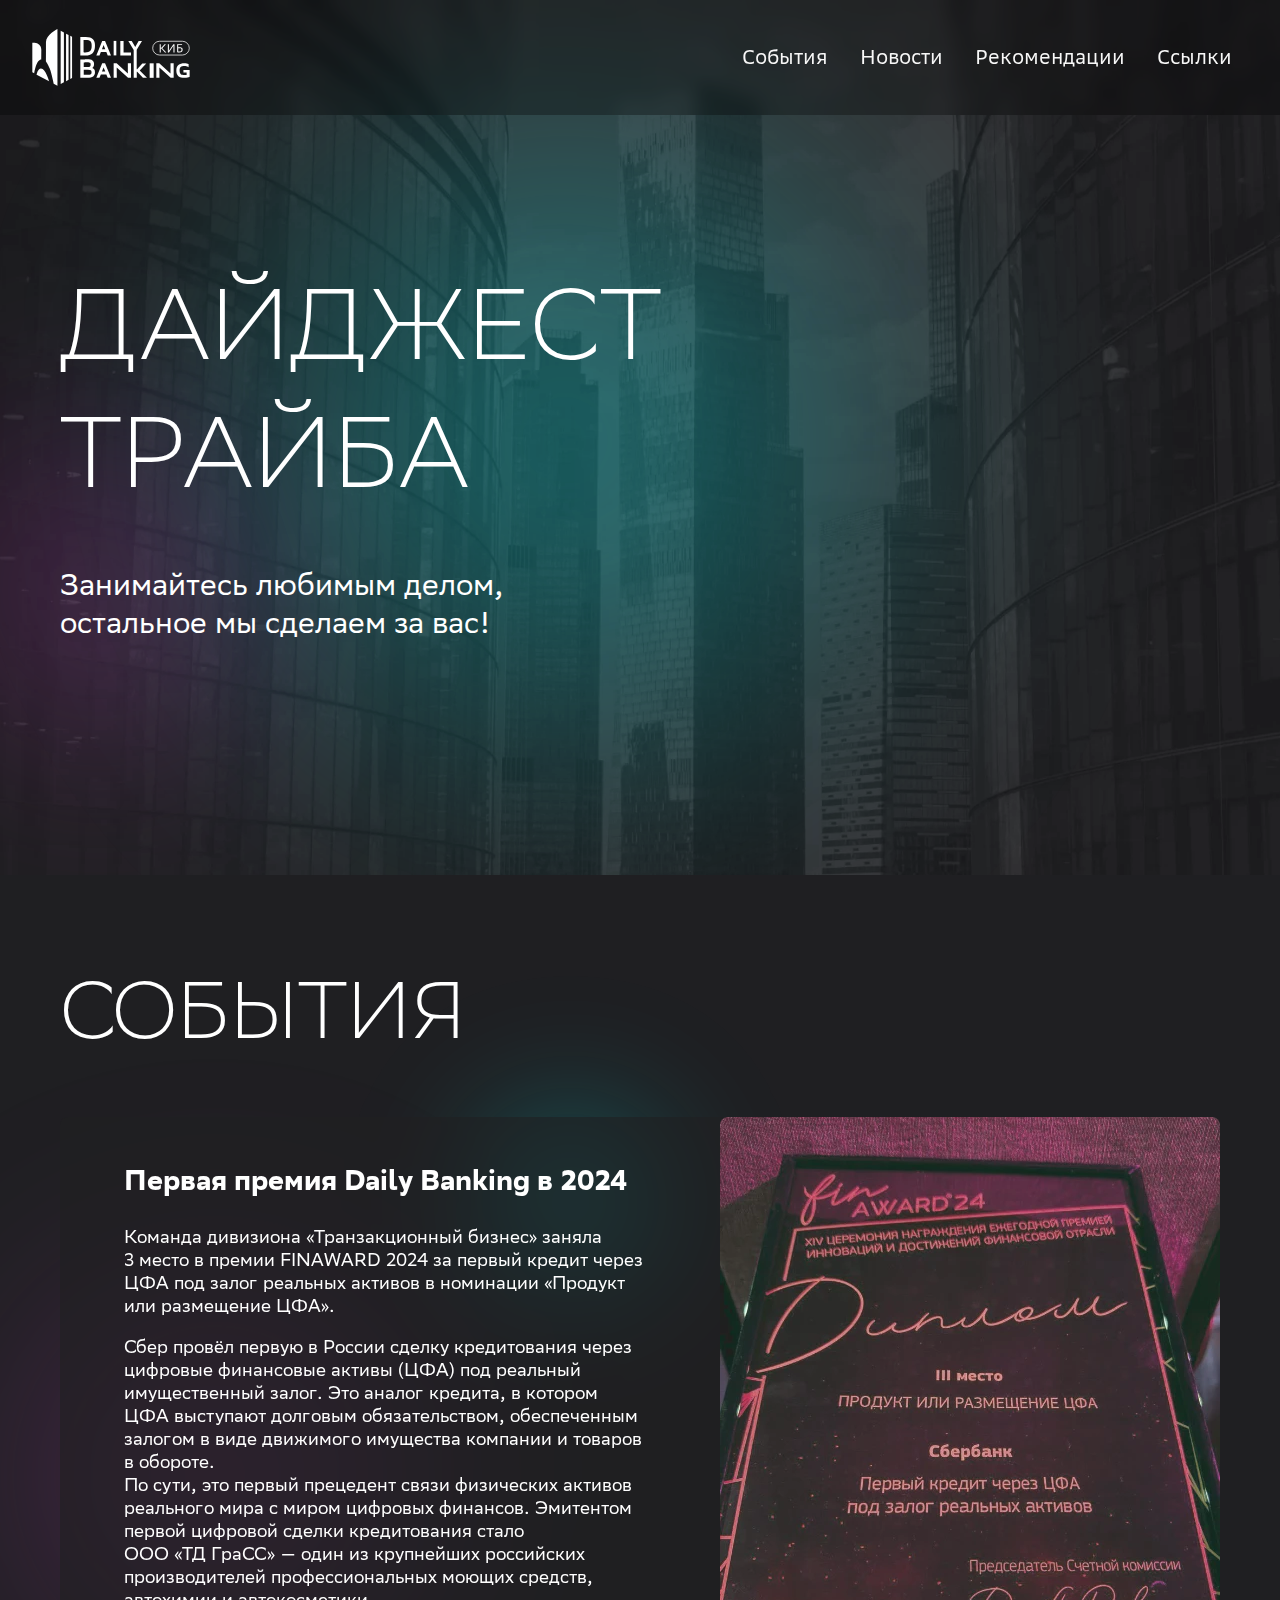
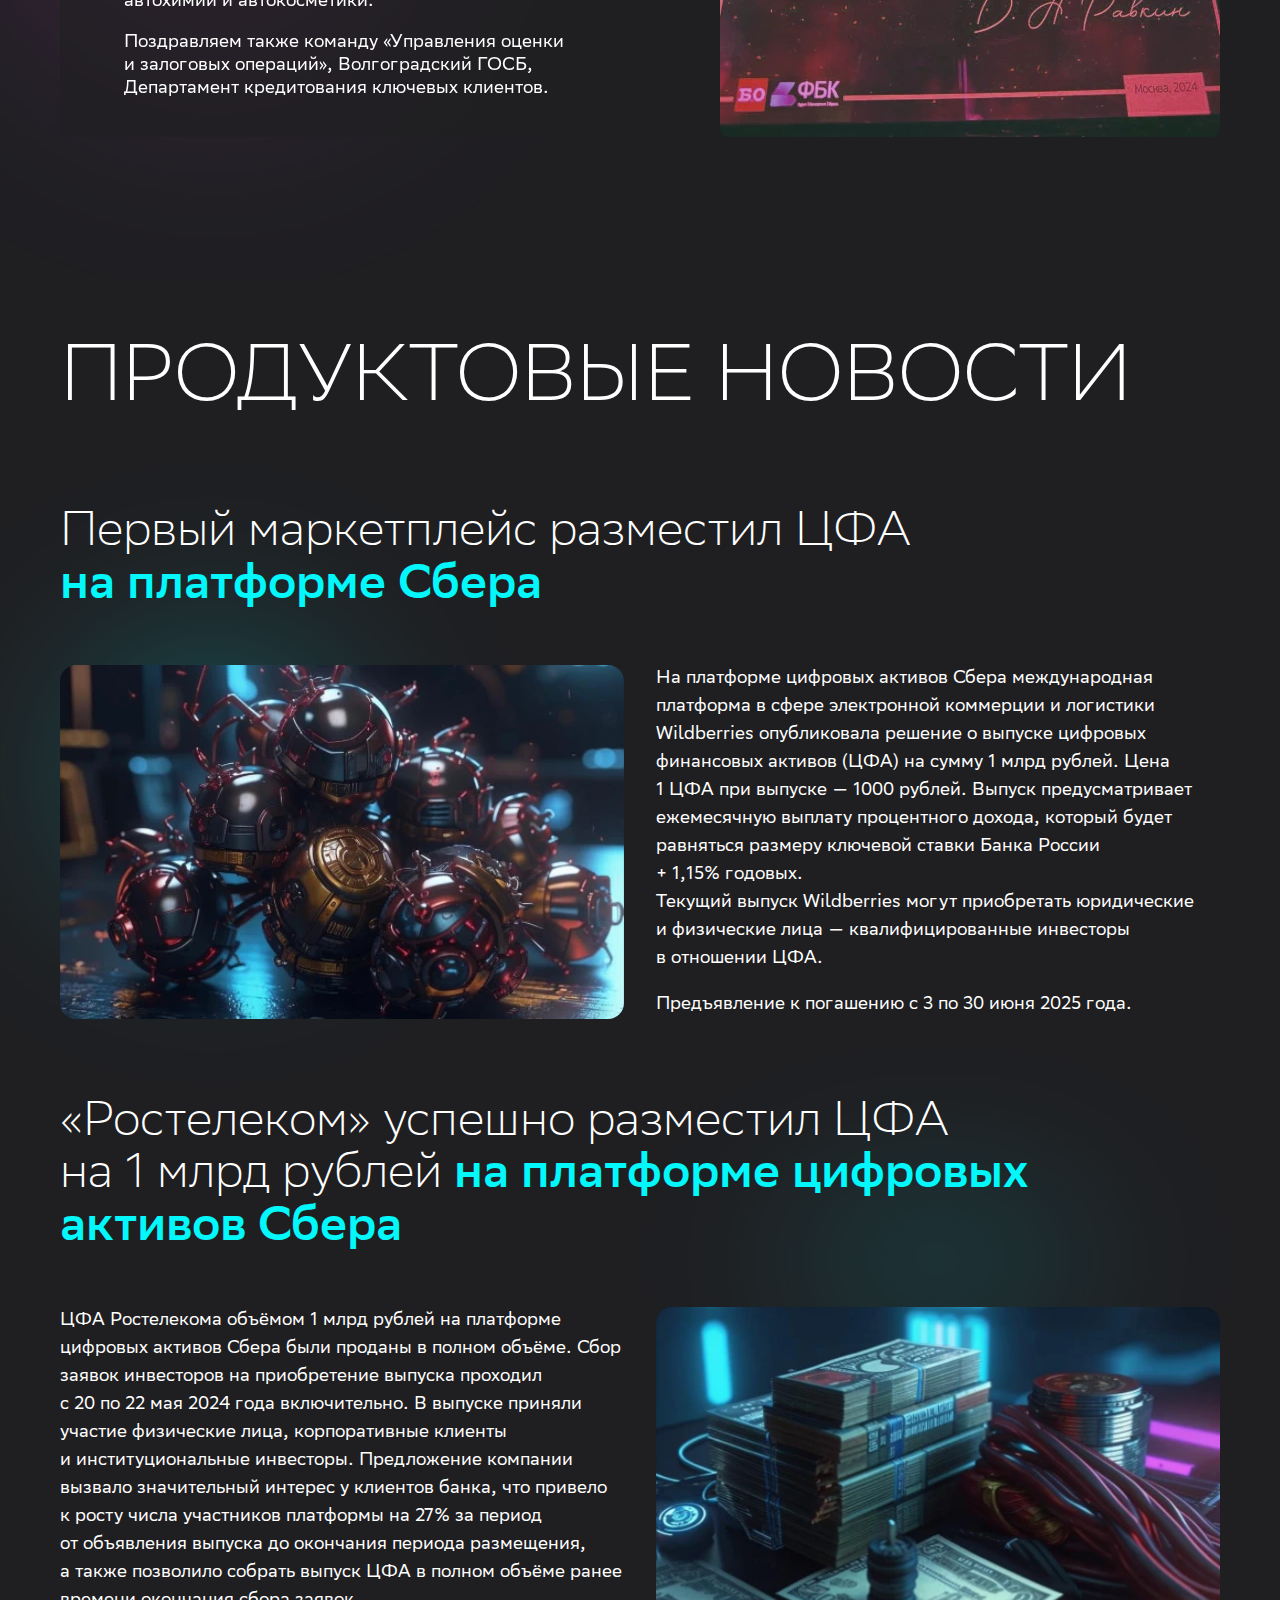
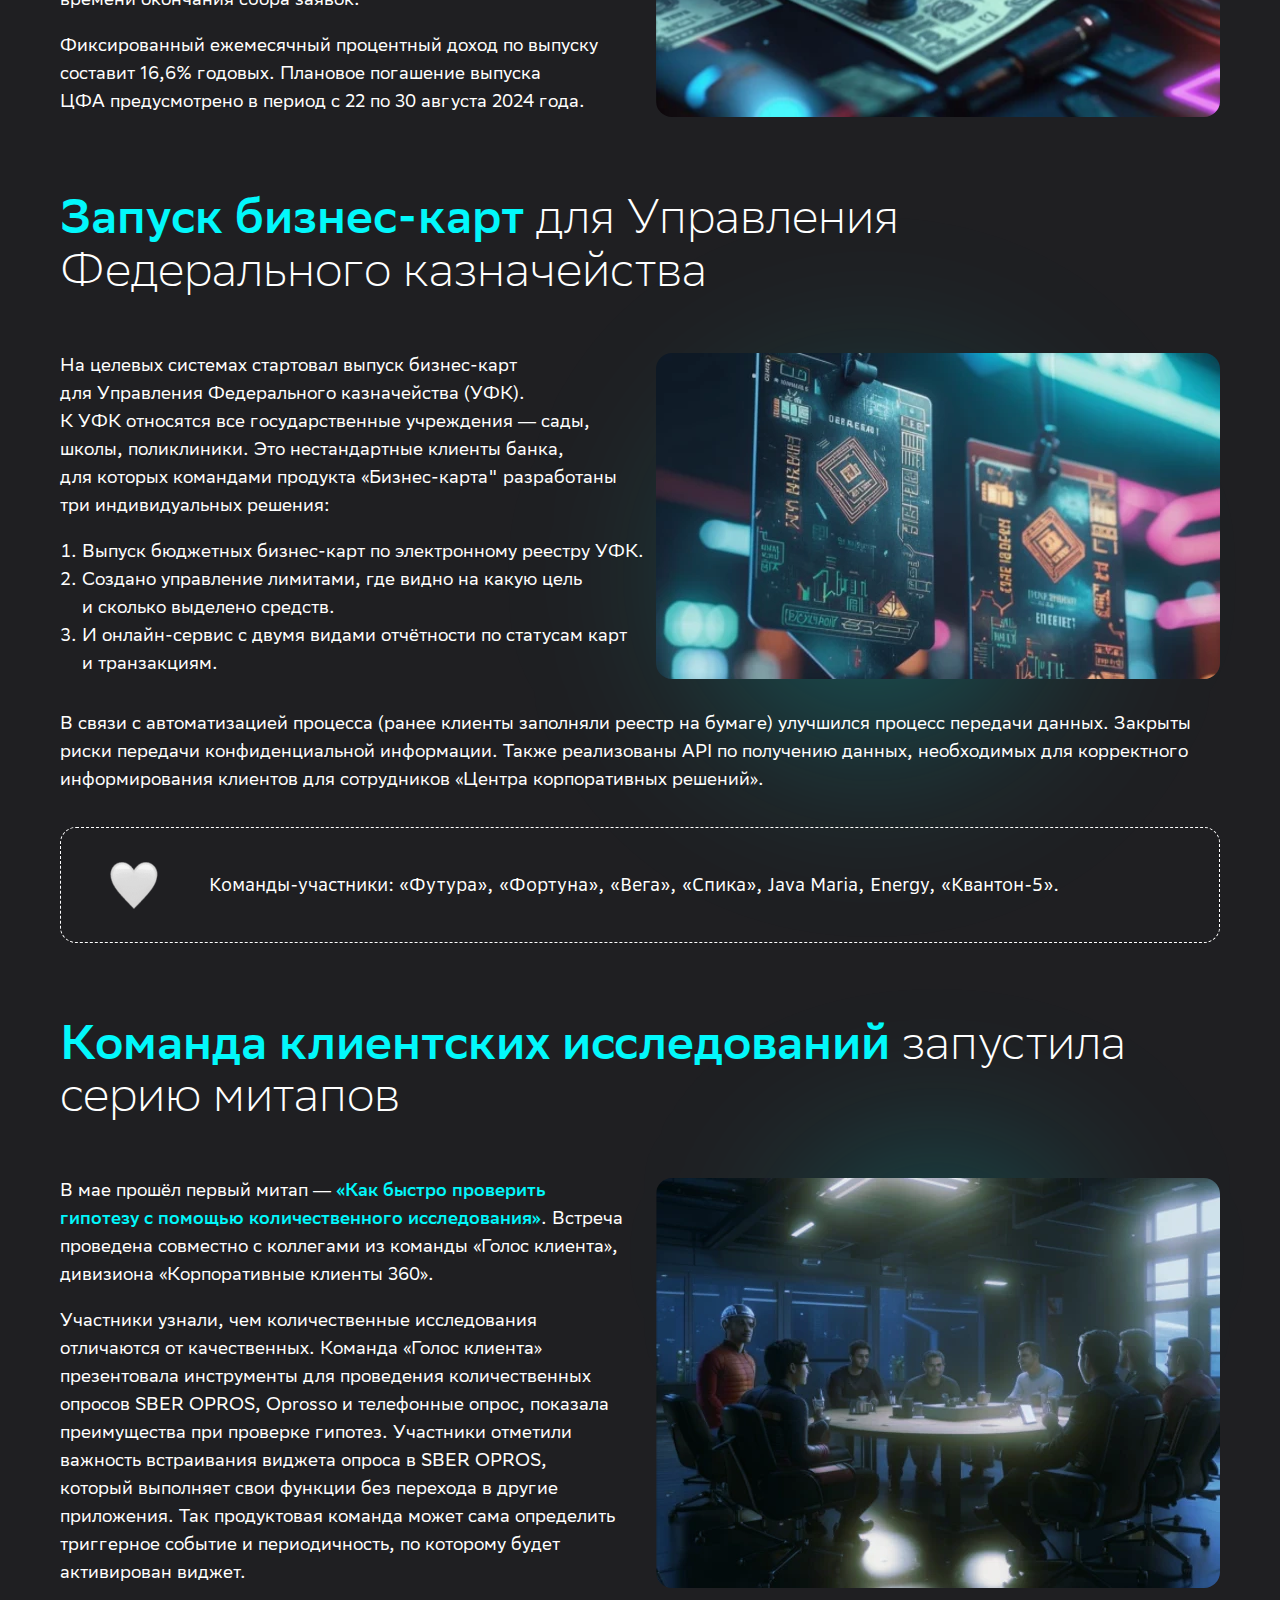
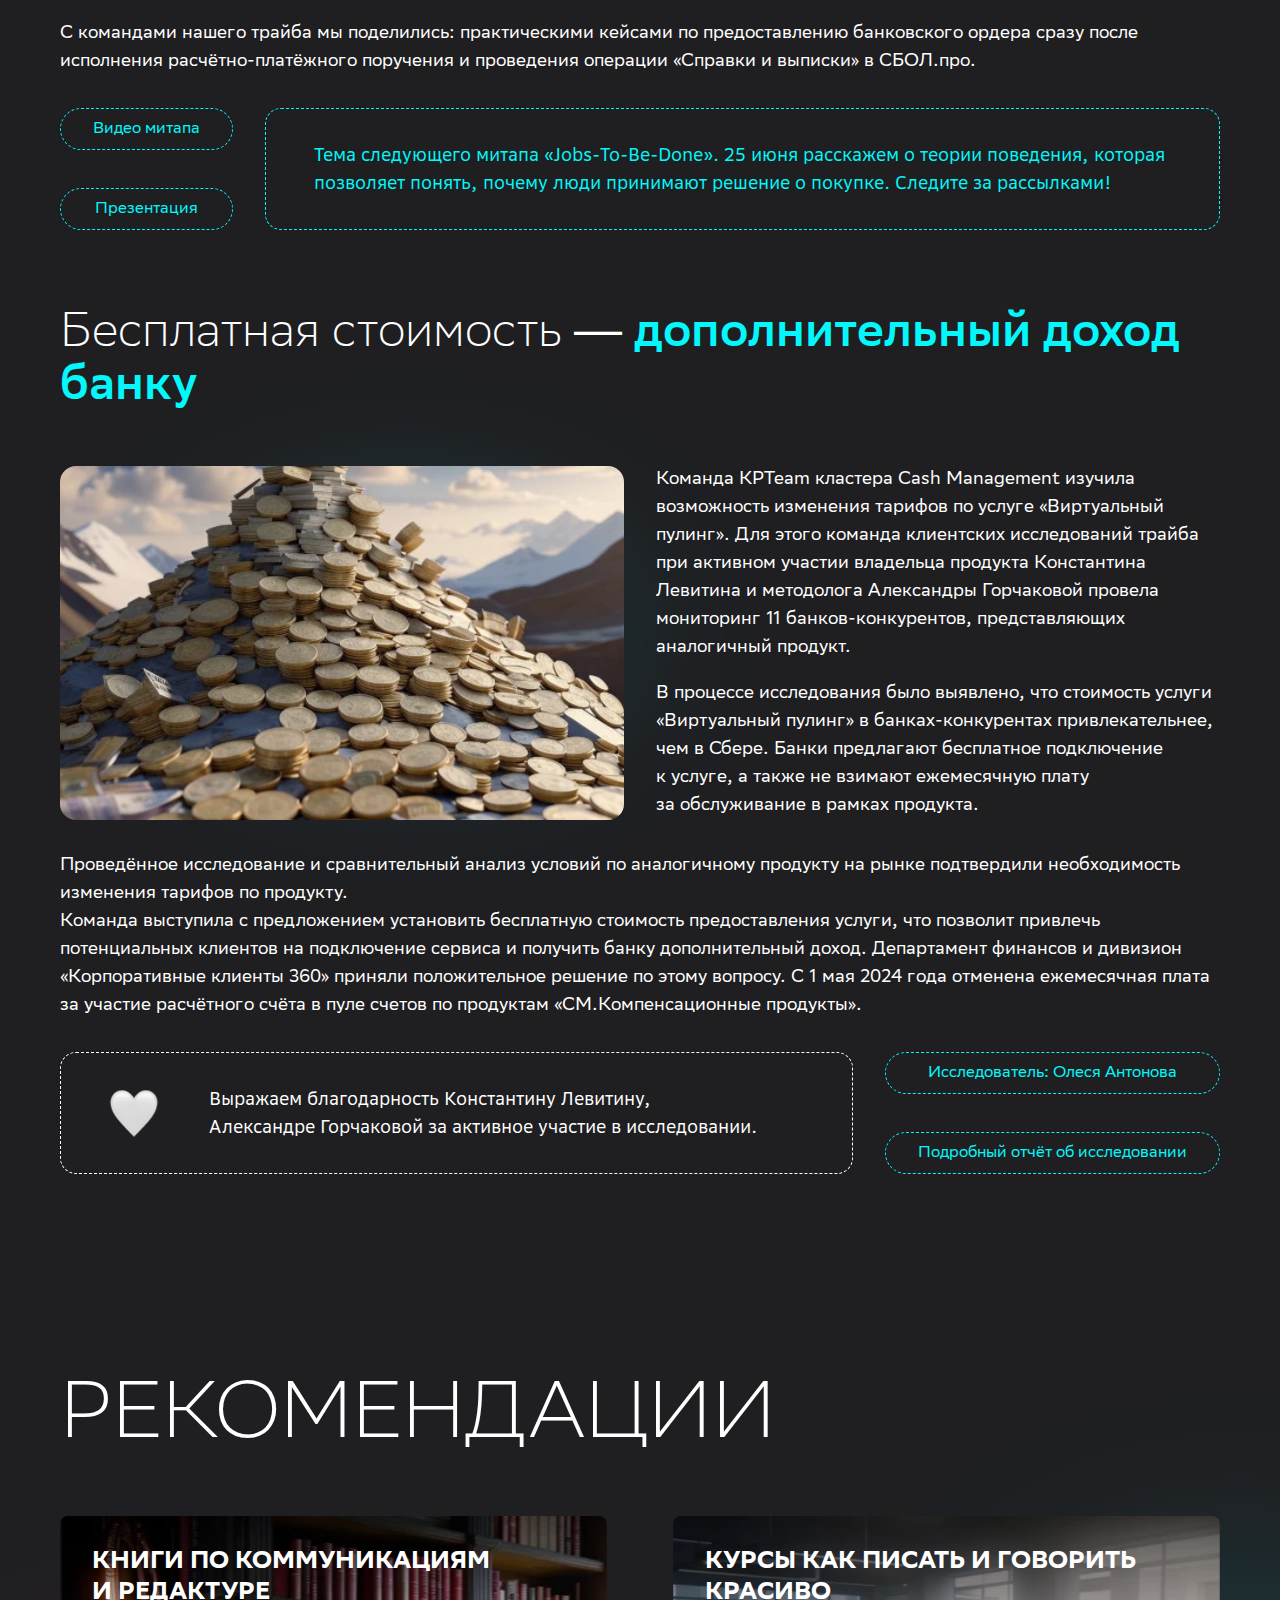
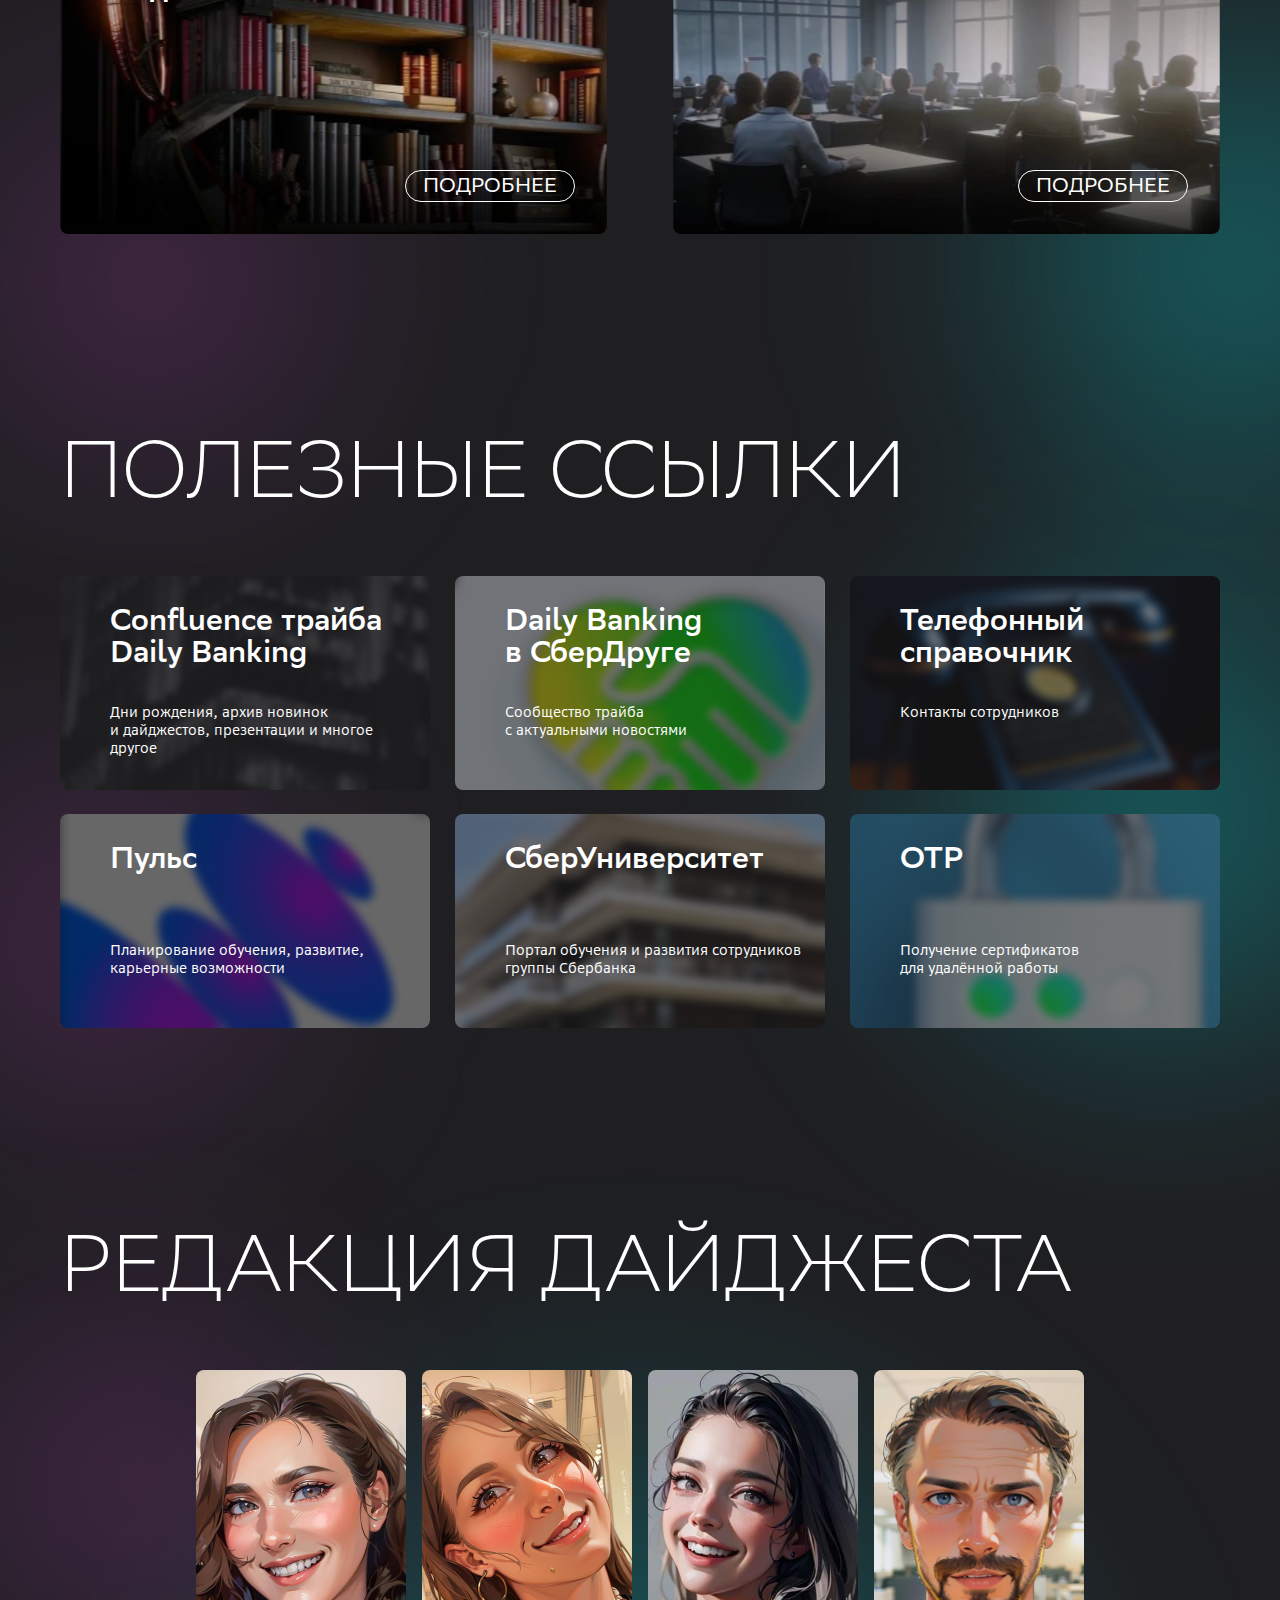
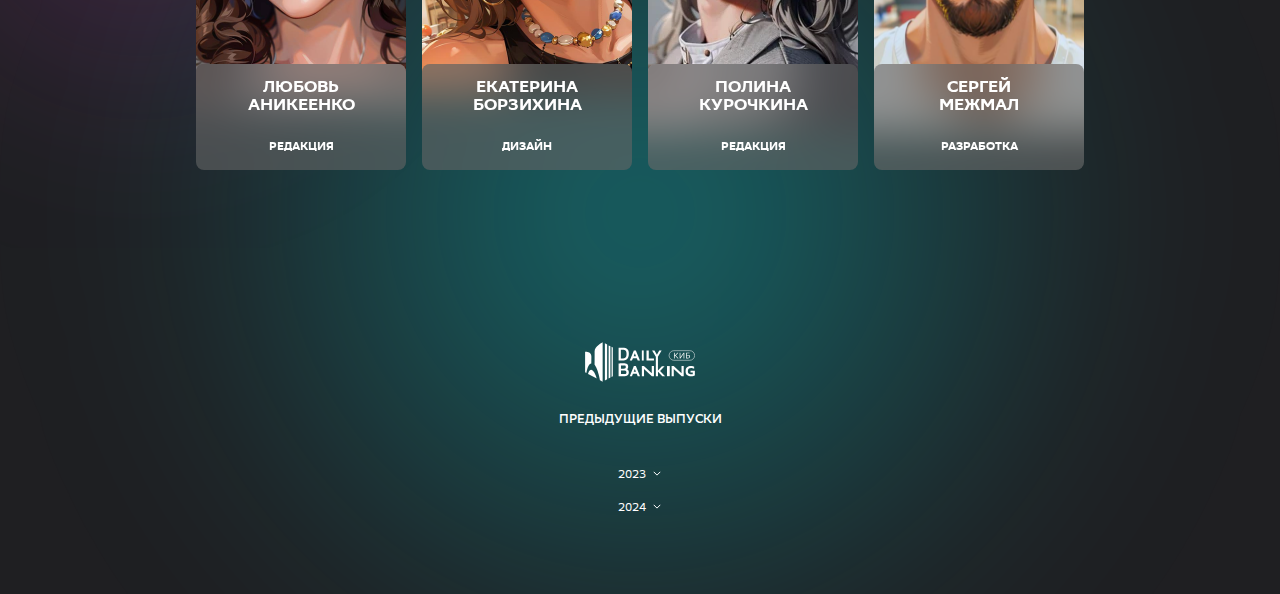
==== index.html @ b67b7245 "2025-05: one more news + fix typos" ====
<!DOCTYPE html><html><head><title>Daily Banking :: Дайджест</title><meta charset="utf-8"><meta name="viewport" content="width=device-width, initial-scale=1.0, user-scalable=no"><link rel="icon" href="favicon.ico"><link rel="icon" sizes="196x196" href="assets/img/196x196.22e7542e.png"><link rel="icon" sizes="192x192" href="assets/img/192x192.0b0f3bcd.png"><link rel="icon" sizes="96x96" href="assets/img/96x96.d7949d68.png"><link rel="icon" sizes="32x32" href="assets/img/32x32.8571c844.png"><link rel="apple-touch-icon-precomposed" sizes="180x180" href="assets/img/180x180.f4f1e489.png"><link rel="apple-touch-icon-precomposed" sizes="152x152" href="assets/img/152x152.50b55aed.png"><link rel="apple-touch-icon-precomposed" sizes="144x144" href="assets/img/144x144.84ea72eb.png"><link rel="apple-touch-icon-precomposed" sizes="120x120" href="assets/img/120x120.dd7b9a3a.png"><link rel="apple-touch-icon-precomposed" sizes="114x114" href="assets/img/114x114.1a9336be.png"><link rel="apple-touch-icon-precomposed" sizes="76x76" href="assets/img/76x76.2b980231.png"><link rel="apple-touch-icon-precomposed" sizes="72x72" href="assets/img/72x72.508f6a93.png"><link rel="apple-touch-icon-precomposed" sizes="57x57" href="assets/img/57x57.1fbd920b.png"><link rel="stylesheet" href="assets/fonts/index.css"><style>/*! normalize.css v8.0.1 | MIT License | github.com/necolas/normalize.css */html{line-height:1.15;-webkit-text-size-adjust:100%}body{margin:0}main{display:block}h1{font-size:2em;margin:.67em 0}hr{box-sizing:content-box;height:0;overflow:visible}pre{font-family:monospace,monospace;font-size:1em}a{background-color:rgba(0,0,0,0)}abbr[title]{border-bottom:none;text-decoration:underline;text-decoration:underline;-webkit-text-decoration:underline dotted;text-decoration:underline dotted}b,strong{font-weight:bolder}code,kbd,samp{font-family:monospace,monospace;font-size:1em}small{font-size:80%}sub,sup{font-size:75%;line-height:0;position:relative;vertical-align:baseline}sub{bottom:-0.25em}sup{top:-0.5em}img{border-style:none}button,input,optgroup,select,textarea{font-family:inherit;font-size:100%;line-height:1.15;margin:0}button,input{overflow:visible}button,select{text-transform:none}button,[type=button],[type=reset],[type=submit]{-webkit-appearance:button}button::-moz-focus-inner,[type=button]::-moz-focus-inner,[type=reset]::-moz-focus-inner,[type=submit]::-moz-focus-inner{border-style:none;padding:0}button:-moz-focusring,[type=button]:-moz-focusring,[type=reset]:-moz-focusring,[type=submit]:-moz-focusring{outline:1px dotted ButtonText}fieldset{padding:.35em .75em .625em}legend{box-sizing:border-box;color:inherit;display:table;max-width:100%;padding:0;white-space:normal}progress{vertical-align:baseline}textarea{overflow:auto}[type=checkbox],[type=radio]{box-sizing:border-box;padding:0}[type=number]::-webkit-inner-spin-button,[type=number]::-webkit-outer-spin-button{height:auto}[type=search]{-webkit-appearance:textfield;outline-offset:-2px}[type=search]::-webkit-search-decoration{-webkit-appearance:none}::-webkit-file-upload-button{-webkit-appearance:button;font:inherit}details{display:block}summary{display:list-item}template{display:none}[hidden]{display:none}*{background-repeat:no-repeat}html{scroll-behavior:smooth}body{color:#fff;background-color:#1f1f22;font-family:"SBSansDisplay",Arial,sans-serif}body main section{position:relative}body main section .highlight-layer{position:absolute;width:100%;display:flex;justify-content:center;pointer-events:none;overflow:hidden}body main section .highlight-layer .highlight-frame{display:flex;justify-content:center;align-items:center;overflow:hidden;border-radius:50%}body main section .highlight-layer .highlight-frame.highlight-frame1 .highlight-image{background-image:radial-gradient(50% 50% at 50% 50%, rgba(234, 70, 228, 0.25) 0%, rgba(234, 70, 228, 0) 100%)}body main section .highlight-layer .highlight-frame.highlight-frame2 .highlight-image{background-image:radial-gradient(50% 50% at 50% 50%, rgba(2, 248, 251, 0.25) 0%, rgba(2, 248, 251, 0) 100%)}body main section .card-image-preloader{position:absolute;width:0;height:0;overflow:hidden}body main section .container{position:relative;max-width:286px;margin:0 auto;padding:60px 0}body main section .container>h1{margin:0 0 32px;font-size:32px;font-weight:300;text-transform:uppercase}body main section .container .hidden{display:none}body main section .container .opacity-0{opacity:0;z-index:-1}body main section .container span.nbr{white-space:nowrap}body main section .container .paragraph:not(:last-child){margin-bottom:1em}body main section .container .paragraph a{color:#fff}body main section .container ul{margin:0;padding-left:20px}body main section .container ul li{margin-left:8px}body main section .container ul li::marker{content:"・ "}@media(min-width: 800px){body main section .container{max-width:1160px;padding:100px 32px}body main section .container>h1{font-size:80px;margin-bottom:50px}}section.title{background-image:url(assets/img/background.e7245123.webp);background-size:cover;background-position:center}section.title .highlight-layer{height:802px}section.title .highlight-layer .highlight-frame.highlight-frame1{width:430px;height:430px;margin-top:225px;margin-left:-180px;filter:blur(90px)}section.title .highlight-layer .highlight-frame.highlight-frame1 .highlight-image{width:223px;height:223px}section.title .highlight-layer .highlight-frame.highlight-frame2{width:700px;height:700px;margin-top:50px;margin-right:-200px;filter:blur(50px)}section.title .highlight-layer .highlight-frame.highlight-frame2 .highlight-image{width:585px;height:585px}section.title .highlight-layer .highlight-frame.highlight-frame2 .highlight-image{background-image:radial-gradient(50% 50% at 50% 50%, rgba(2, 248, 251, 0.35) 0%, rgba(2, 248, 251, 0) 100%)}section.title nav ul{margin:0;padding:0;list-style-type:none}section.title nav ul li::marker{content:none !important}section.title nav ul li a{padding:4px 8px;color:#f8f8f8;-webkit-text-decoration:none;text-decoration:none;font-family:"SBSansText",Arial,sans-serif;font-size:20px}section.title nav.mobile{position:absolute;width:100%;height:0;transition:height .25s;overflow:hidden;background:rgba(0,0,0,.3);-webkit-backdrop-filter:blur(8.5px);backdrop-filter:blur(8.5px);z-index:1}section.title nav.mobile ul{width:286px;margin:80px auto 0}section.title nav.mobile ul li{margin:40px 0}section.title nav.mobile ul li a:before{content:"⏤";margin-right:1rem}section.title nav.desktop{display:none;margin-left:48px}section.title nav.desktop ul{display:flex;flex-wrap:wrap}section.title nav.desktop ul li{margin:4px 8px}section.title header{background:rgba(0,0,0,.3);-webkit-backdrop-filter:blur(8.5px);backdrop-filter:blur(8.5px)}section.title header .container{width:286px;height:72px;margin:0 auto;padding:0;display:flex;align-items:center;justify-content:space-between}section.title header .container .logo{width:103px;min-width:103px;height:37px;min-height:37px;background-image:url(assets/img/logo.a025b941.svg);background-size:contain}section.title header .container button{display:flex;align-items:center;border:none;background-color:inherit;padding:24px 32px;margin-right:-32px;font-size:12px;font-weight:400;cursor:pointer;font-family:"SBSansText",Arial,sans-serif;color:#fff;text-transform:uppercase}section.title header .container button .arrow{width:16px;height:16px;margin-left:8px;background-image:url(assets/img/arrow.2eec2218.svg);background-size:contain;background-position:center;transition:transform .25s}section.title.mobile-nav-visible button .arrow{transform:rotate(90deg)}section.title.mobile-nav-visible nav.mobile{height:730px}section.title>.container{min-height:730px;max-width:286px;display:flex;flex-direction:column;justify-content:center;margin:0 auto;padding:0}section.title>.container .title{text-transform:uppercase;font-size:48px;font-weight:300;margin-top:-70px;margin-bottom:20px}section.title>.container .slogan{font-size:20px;white-space:nowrap}@media(min-width: 800px){section.title .highlight-layer{height:875px}section.title .highlight-layer .highlight-frame.highlight-frame1{width:730px;height:730px;margin-top:225px;margin-left:-1080px}section.title .highlight-layer .highlight-frame.highlight-frame1 .highlight-image{width:500px;height:500px}section.title .highlight-layer .highlight-frame.highlight-frame2{width:1180px;height:1180px;margin-top:-150px;margin-left:-150px;margin-right:inherit;filter:blur(100px)}section.title .highlight-layer .highlight-frame.highlight-frame2 .highlight-image{width:950px;height:950px}section.title header .container{width:auto;height:115px;max-width:1380px;padding:0 32px}section.title header .container .logo{width:158px;min-width:158px;height:57px;min-height:57px}section.title header .container button{display:none}section.title header .container nav.desktop{display:block}section.title nav.mobile{display:none}section.title>.container{position:relative;min-height:760px;max-width:1160px;padding:0 32px}section.title>.container .title{margin-bottom:40px;font-size:100px;line-height:128px}section.title>.container .slogan{font-size:30px;line-height:38.5px}}section.events .highlight-layer .highlight-frame.highlight-frame1{width:730px;height:730px;margin-top:-225px;margin-left:-470px;filter:blur(100px)}section.events .highlight-layer .highlight-frame.highlight-frame1 .highlight-image{width:500px;height:500px}section.events .highlight-layer .highlight-frame.highlight-frame2{width:900px;height:700px;margin-top:50px;margin-right:-250px;filter:blur(100px)}section.events .highlight-layer .highlight-frame.highlight-frame2 .highlight-image{width:670px;height:470px}section.events .highlight-layer .highlight-frame.highlight-frame2 .highlight-image{background-image:radial-gradient(50% 50% at 50% 50%, rgba(2, 248, 251, 0.35) 0%, rgba(2, 248, 251, 0) 100%)}section.events .container .content{position:relative;display:flex;flex-direction:column-reverse;-webkit-backdrop-filter:blur(4px);backdrop-filter:blur(4px);background-color:rgba(31,31,34,.6);border-radius:8px;padding-bottom:88px}section.events .container .content .card-placeholder{transition:height .25s}section.events .container .content .card-placeholder ul.bar{position:absolute;display:none;margin:0;padding:16px 16px;list-style-type:none;z-index:1}section.events .container .content .card-placeholder ul.bar li{height:10px;border-radius:3px;background-color:#fff;width:11px;transition:width .25s}section.events .container .content .card-placeholder ul.bar li::marker{content:none}section.events .container .content .card-placeholder ul.bar li[data-class=active]{width:58px}section.events .container .content .card-placeholder ul.bar li[data-class=near]{width:15px}section.events .container .content .card-placeholder ul.bar li:not(:last-child){margin-right:4px}section.events .container .content .card-placeholder .card{position:absolute;width:254px;padding:64px 16px 32px;border-radius:8px;transition:opacity .25s}section.events .container .content .card-placeholder .card.hidden{display:inherit;opacity:0;pointer-events:none}section.events .container .content .card-placeholder .card .text h1{margin:0 0 1em;font-size:20px;line-height:22.16px;font-weight:700}section.events .container .content .card-placeholder .card .text .paragraph{font-size:12px;line-height:19.2px}section.events .container .content .card-placeholder .card .text .paragraph strong{font-weight:600}section.events .container .content .picture{height:360px;display:flex;justify-content:center;align-items:flex-end;border-radius:8px;background-color:#404040;background-position:center;background-size:cover;background-image:url(assets/img/default-background.f38554b5.webp);transition:background .25s}section.events .container .pagination{position:absolute;display:flex;padding:8px 0;margin:-88px 0 8px;width:286px;justify-content:space-between;align-items:center;font-size:14px;line-height:17.5px;border-radius:8px}section.events .container .pagination button{width:76px;height:72px;border:none;background-color:inherit;cursor:pointer;background-position:center;transition:opacity .25s}section.events .container .pagination button.left{background-image:url(assets/img/left-arrow.756a0b10.svg)}section.events .container .pagination button.right{background-image:url(assets/img/right-arrow.e61e509d.svg)}section.events .container .pagination button.hidden{display:inherit;opacity:0;pointer-events:none}section.events .container .pagination.hidden{display:none}@media(min-width: 800px){section.events .highlight-layer .highlight-frame.highlight-frame1{width:800px;height:800px;margin-top:200px;margin-left:-850px;filter:blur(100px)}section.events .highlight-layer .highlight-frame.highlight-frame1 .highlight-image{width:570px;height:570px}section.events .highlight-layer .highlight-frame.highlight-frame2{width:415px;height:415px;margin-top:120px;margin-left:-140px;margin-right:inherit;filter:blur(60px)}section.events .highlight-layer .highlight-frame.highlight-frame2 .highlight-image{width:277px;height:277px}section.events .container .content{height:620px;flex-direction:row;align-items:stretch;padding:0}section.events .container .content .card-placeholder{flex-basis:580px;flex-shrink:1}section.events .container .content .card-placeholder ul.bar{display:none;padding:44px 64px}section.events .container .content .card-placeholder .cards .card{height:516px;width:452px;padding:16px 64px 88px;display:flex !important;flex-direction:column;justify-content:center}section.events .container .content .card-placeholder .cards .card .text{height:auto;overflow:hidden}section.events .container .content .card-placeholder .cards .card .text h1{margin-top:1rem;font-size:30px;line-height:33.24px}section.events .container .content .card-placeholder .cards .card .text .paragraph{font-size:18px;line-height:23px}section.events .container .content .card-placeholder .cards .card .text .paragraph ul li{margin:20px 0}section.events .container .content .card-placeholder .cards .card .text[data-overflow=auto]{overflow:auto}section.events .container .content .picture{position:relative;height:inherit;flex-basis:580px;flex-shrink:100;display:flex;justify-content:center;align-items:center}section.events .container .pagination{width:580px;margin-top:-104px;padding:16px 0}}section.events .container .content{padding:0}@media(min-width: 800px){section.events .container .content .card-placeholder{flex-basis:660px}section.events .container .content .card-placeholder .cards .card{width:532px;height:588px;padding-bottom:16px}section.events .container .content .card-placeholder .cards .card .text h1{font-size:28px;line-height:30.8px}section.events .container .content .picture{flex-basis:500px}}section.events .container .content .picture{background-image:url(assets/img/event-picture.772774de.webp)}section.news .container .card{position:relative;max-width:286px;margin:64px auto}section.news .container .card h1{margin:0 0 16px;font-size:20px;line-height:22px;font-weight:300}section.news .container .card h1 strong{font-weight:600;color:#02f8fb}section.news .container .card .paragraph{font-size:14px;line-height:22.4px}section.news .container .card .strong{font-weight:600;color:#02f8fb}section.news .container .card .strong a{color:#02f8fb}section.news .container .card .footer{display:none}@media(min-width: 800px){section.news .container .highlight-layer{overflow:visible}section.news .container .highlight-layer .highlight-frame.highlight-frame2 .highlight-image{background-image:radial-gradient(50% 50% at 50% 50%, rgba(2, 248, 251, 0.35) 0%, rgba(2, 248, 251, 0) 100%)}section.news .container .cards{margin-bottom:-80px}section.news .container .cards .card{max-width:1160px;margin:80px auto}section.news .container .cards .card h1{margin-bottom:50px;font-size:48px;line-height:52.8px}section.news .container .cards .card .row:not(:last-child){margin-bottom:32px}section.news .container .cards .card .row .paragraph{font-size:18px;line-height:28px}section.news .container .cards .card .row:has(>.col){display:flex;align-items:stretch;justify-content:space-between}section.news .container .cards .card .row:has(>.col) .col:not(:last-child){margin-right:32px}section.news .container .cards .card .row:has(>.col) .col.picture{position:relative;flex-basis:564px;flex-shrink:100;border-radius:16px;background-position:center;background-size:cover}section.news .container .cards .card .row:has(>.col) .col.text{flex-basis:564px;flex-shrink:1}section.news .container .cards .card .row:has(>.col) .col.primary{flex-grow:1}section.news .container .cards .card .row:has(>.col) .col.secondary{display:flex;flex-direction:column;justify-content:space-between;flex-shrink:1}section.news .container .cards .card .row:has(>.col) .col.secondary a{-webkit-text-decoration:none;text-decoration:none}section.news .container .cards .card .row:has(>.col) .col.secondary .line{height:40px;padding:0 32px;display:flex;justify-content:center;align-items:center;border:dashed 1px #fff;border-radius:50px}section.news .container .cards .card .row:has(>.col) .col.secondary .line.aqua{border-color:#02f8fb}section.news .container .cards .card .row:has(>.col) .col.secondary .line.aqua .text{color:#02f8fb}section.news .container .cards .card .row:has(>.col) .col.secondary .line .text{padding-top:3px;line-height:24.8px;white-space:nowrap}section.news .container .cards .card .footer{padding:32px 48px;display:flex;align-items:center;border:dashed #fff 1px;border-radius:16px}section.news .container .cards .card .footer.aqua{border-color:#02f8fb}section.news .container .cards .card .footer.aqua .text{color:#02f8fb}section.news .container .cards .card .footer .icon{height:50px;flex-basis:50px;flex-shrink:1;margin-right:50px;background-position:center}section.news .container .cards .card .footer .icon.heart{background-image:url(assets/img/heart.b057fd77.webp)}section.news .container .cards .card .footer .icon.shine{background-image:url(assets/img/shine.5abc99b9.webp)}section.news .container .cards .card .footer .text{font-size:18px;font-family:"SBSansText",Arial,sans-serif;line-height:28px;flex-shrink:100}}@media(min-width: 800px){section.news{overflow:hidden}section.news .card-placeholder:nth-child(1) .col.picture{background-image:url(assets/img/news-picture.0cddfe94.webp)}section.news .card-placeholder:nth-child(1) .highlight-layer .highlight-frame.highlight-frame2{width:580px;height:570px;margin-top:-20px;margin-left:-920px;filter:blur(80px)}section.news .card-placeholder:nth-child(1) .highlight-layer .highlight-frame.highlight-frame2 .highlight-image{width:396px;height:386px}section.news .card-placeholder:nth-child(2) .col.picture{background-image:url(assets/img/news-picture.054f9c9e.webp)}section.news .card-placeholder:nth-child(2) .footer .icon.heart.white{background-image:url(assets/img/heart-white.3a3dbd40.webp);background-size:contain}section.news .card-placeholder:nth-child(2) .highlight-layer .highlight-frame.highlight-frame2{width:580px;height:320px;margin-top:0;margin-right:-530px;filter:blur(80px)}section.news .card-placeholder:nth-child(2) .highlight-layer .highlight-frame.highlight-frame2 .highlight-image{width:396px;height:136px}section.news .card-placeholder:nth-child(3) .col.text .paragraph ol{padding-left:22px;margin:0}section.news .card-placeholder:nth-child(3) .col.text .paragraph ol li{margin-right:-20px}section.news .card-placeholder:nth-child(3) .footer .icon.heart.white{background-image:url(assets/img/heart-white.3a3dbd40.webp);background-size:contain}section.news .card-placeholder:nth-child(3) .col.picture{background-image:url(assets/img/news-picture.4c7082af.webp)}section.news .card-placeholder:nth-child(3) .highlight-layer .highlight-frame.highlight-frame2{width:680px;height:680px;margin-top:40px;margin-right:-400px;filter:blur(80px)}section.news .card-placeholder:nth-child(3) .highlight-layer .highlight-frame.highlight-frame2 .highlight-image{width:496px;height:496px}section.news .card-placeholder:nth-child(4) .col.picture{background-image:url(assets/img/news-picture.efff82ce.webp)}section.news .card-placeholder:nth-child(4) .highlight-layer .highlight-frame.highlight-frame2{width:576px;height:465px;margin-top:0;margin-right:-530px;filter:blur(80px)}section.news .card-placeholder:nth-child(4) .highlight-layer .highlight-frame.highlight-frame2 .highlight-image{width:392px;height:281px}section.news .card-placeholder:nth-child(5) .col.picture{background-image:url(assets/img/news-picture.78f4c9db.webp)}section.news .card-placeholder:nth-child(5) .footer .icon.heart.white{background-image:url(assets/img/heart-white.3a3dbd40.webp);background-size:contain}section.news .card-placeholder:nth-child(5) .highlight-layer .highlight-frame.highlight-frame2{width:700px;height:440px;margin-top:100px;margin-left:-530px;filter:blur(80px)}section.news .card-placeholder:nth-child(5) .highlight-layer .highlight-frame.highlight-frame2 .highlight-image{width:516px;height:256px}}section.tips .highlight1{margin-top:-225px;margin-left:-470px;width:730px;height:730px;background:radial-gradient(50% 50% at 50% 50%, rgba(234, 70, 228, 0.25) 0%, rgba(234, 70, 228, 0) 100%)}section.tips .highlight2{margin-top:20px;margin-right:-500px;width:900px;height:900px;background:radial-gradient(50% 50% at 50% 50%, rgba(2, 248, 251, 0.35) 0%, rgba(2, 248, 251, 0) 100%)}section.tips .highlight-layer .highlight-frame.highlight-frame1{width:730px;height:730px;margin-top:-225px;margin-left:-470px;filter:blur(100px)}section.tips .highlight-layer .highlight-frame.highlight-frame1 .highlight-image{width:500px;height:500px}section.tips .highlight-layer .highlight-frame.highlight-frame2{width:900px;height:900px;margin-top:-30px;margin-right:-550px;filter:blur(100px)}section.tips .highlight-layer .highlight-frame.highlight-frame2 .highlight-image{width:670px;height:670px}section.tips .highlight-layer .highlight-frame.highlight-frame2 .highlight-image{background-image:radial-gradient(50% 50% at 50% 50%, rgba(2, 248, 251, 0.35) 0%, rgba(2, 248, 251, 0) 100%)}section.tips .container .cards{display:none}section.tips .container .thumbnail{height:280px;margin:48px 0;padding:32px 24px;display:flex;flex-direction:column;justify-content:space-between;background-position:center center;background-size:cover;border-radius:8px}section.tips .container .thumbnail h1{font-size:18px;line-height:23px;text-transform:uppercase}section.tips .container .thumbnail .place{font-size:16px;font-weight:300;line-height:20.5px}section.tips .container .thumbnail .place a{color:#fff}section.tips .container .thumbnail button{display:none}@media(min-width: 800px){section.tips .highlight1{margin-top:270px;margin-left:-980px;height:810px}section.tips .highlight2{margin-top:140px;margin-right:-1200px;height:940px}section.tips .highlight-layer .highlight-frame.highlight-frame1{margin-top:240px;margin-left:-980px}section.tips .highlight-layer .highlight-frame.highlight-frame2{margin-top:140px;margin-right:-1200px}section.tips .container .cards{display:none;position:absolute;z-index:1}section.tips .container .cards .card{height:700px;position:absolute;border-radius:8px;background-color:rgba(0,0,0,.5);-webkit-backdrop-filter:blur(60px);backdrop-filter:blur(60px)}@supports not (-webkit-hyphens: none){section.tips .container .cards .card{transition:width .25s, height .25s, left .25s, top .25s, margin .25s, opacity .25s}}section.tips .container .cards .card .closeButtonPosition{text-align:right}section.tips .container .cards .card .closeButtonPosition button.close{position:absolute;width:72px;height:72px;margin-left:-72px;border:none;border-radius:50%;background-color:inherit;background-image:url(assets/img/times.77915df0.svg);background-position:center;cursor:pointer;-webkit-user-select:none;-moz-user-select:none;user-select:none}section.tips .container .cards .card .columns{height:100%;display:flex;align-items:stretch}section.tips .container .cards .card .columns .picture{flex-basis:480px;flex-shrink:100;background-color:#708090;border-radius:8px;background-size:cover}section.tips .container .cards .card .columns .text-container{display:flex;flex-basis:675px;flex-shrink:1;align-items:center}section.tips .container .cards .card .columns .text-container .text{margin:50px}section.tips .container .cards .card .columns .text-container .text h1{font-size:30px;line-height:42px;text-transform:uppercase;margin:0 0 50px}section.tips .container .cards .card .columns .text-container .text .paragraph{font-size:18px;font-weight:300;font-family:"SBSansText",Arial,sans-serif}section.tips .container .cards .card .columns .text-container .text .paragraph.place{margin-bottom:24px;font-family:"SBSansDisplay",Arial,sans-serif}section.tips .container .cards .card.hidden{display:none !important}section.tips .container .thumbnails{display:flex;flex-wrap:wrap;justify-content:space-between;margin:-32px}}@media(min-width: 800px)and (max-width: 1224px){section.tips .container .thumbnails{flex-direction:column;align-items:center}}@media(min-width: 800px){section.tips .container .thumbnails .thumbnail{height:318px;width:547px;margin:32px;padding:0}section.tips .container .thumbnails .thumbnail h1{margin:32px;font-size:24px;line-height:30.8px}section.tips .container .thumbnails .thumbnail .footer{display:flex;flex-direction:row;justify-content:space-between;align-items:flex-end;margin:32px}section.tips .container .thumbnails .thumbnail .footer .place{font-size:20px;line-height:25.5px;margin-bottom:-6px}section.tips .container .thumbnails .thumbnail .footer button{width:170px;height:32px;display:flex;justify-content:center;align-items:center;border:solid 1px #fff;border-radius:16px;background-color:inherit;padding:4px 16px;cursor:pointer;color:#fff;-webkit-user-select:none;-moz-user-select:none;user-select:none}section.tips .container .thumbnails .thumbnail .footer button:after{height:18px;content:"Подробнее";font-size:20px;font-weight:400;text-transform:uppercase}}section.tips .container .cards .card{-webkit-backdrop-filter:blur(44px);backdrop-filter:blur(44px)}section.tips .container .cards .card .columns .text-container .text h1{font-size:24px;line-height:28px;color:#02f8fb}section.tips .container .section-bottom-extra-gap{height:0}@supports not (-webkit-hyphens: none){section.tips .container .section-bottom-extra-gap{transition:height .25s}}section.tips .container .section-bottom-extra-gap.visible{height:300px}section.tips .container .card-image-preloader :nth-child(1){background-image:url(assets/img/tip-picture.85da701c.webp)}section.tips .container .thumbnail:nth-child(1){background-image:url(assets/img/tip-thumbnail.c23f315b.webp)}section.tips .container .cards .card:nth-child(1) .picture{background-image:url(assets/img/tip-picture.85da701c.webp)}section.tips .container .cards .card:nth-child(1) .text-container .text .paragraph{margin-right:30px !important}section.tips .container .cards .card:nth-child(1) .text-container .text .paragraph ul li:not(:last-child){margin-bottom:1.5em}section.tips .container .cards .card:nth-child(1) .text-container .text .paragraph ul li strong{font-weight:600}section.tips .container .card-image-preloader :nth-child(2){background-image:url(assets/img/tip-picture.a0d97540.webp)}section.tips .container .thumbnail:nth-child(2){background-image:url(assets/img/tip-thumbnail.6236e802.webp)}section.tips .container .cards .card:nth-child(2) .picture{background-image:url(assets/img/tip-picture.a0d97540.webp)}section.tips .container .cards .card:nth-child(2) .text-container .text h2{margin:30px 0 20px;font-weight:600;color:#02f8fb}section.tips .container .cards .card:nth-child(2) .text-container .text .paragraph{margin-right:50px !important}section.tips .container .cards .card:nth-child(2) .text-container .text .paragraph ul li::marker{content:inherit}section.tips .container .cards .card:nth-child(2) .text-container .text .paragraph ul li strong{font-weight:600}section.links .highlight-layer .highlight-frame.highlight-frame1{width:730px;height:730px;margin-top:-225px;margin-left:-470px;filter:blur(100px)}section.links .highlight-layer .highlight-frame.highlight-frame1 .highlight-image{width:500px;height:500px}section.links .highlight-layer .highlight-frame.highlight-frame2{width:900px;height:900px;margin-top:20px;margin-right:-500px;filter:blur(100px)}section.links .highlight-layer .highlight-frame.highlight-frame2 .highlight-image{width:670px;height:670px}section.links .highlight-layer .highlight-frame.highlight-frame2 .highlight-image{background-image:radial-gradient(50% 50% at 50% 50%, rgba(2, 248, 251, 0.35) 0%, rgba(2, 248, 251, 0) 100%)}section.links .container .card{background-position:center center;border-radius:8px;margin-bottom:32px;--box-shadow-color: transparent;transition:box-shadow .25s}section.links .container .card:hover,section.links .container .card:has(a:focus){box-shadow:0 4px 25px 0 var(--box-shadow-color)}section.links .container .card a{color:#fff;-webkit-text-decoration:none;text-decoration:none;outline:none}section.links .container .card .inner{display:flex;flex-direction:column;justify-content:space-between;height:105px;padding:32px 24px 32px 40px;-webkit-backdrop-filter:blur(16px);backdrop-filter:blur(16px);font-family:"SBSansText",Arial,sans-serif;font-size:14px;border-radius:8px}section.links .container .card .inner h1{margin:0;font-size:18px;line-height:20px;font-weight:600;font-family:"SBSansDisplay",Arial,sans-serif}section.links .container .card:nth-child(1){background-image:url(assets/img/link-background.82c1cc7c.webp);--box-shadow-color: rgba(188, 124, 186, 0.45)}section.links .container .card:nth-child(2){background-image:url(assets/img/link-background.25b81ea8.webp);--box-shadow-color: rgba(120, 249, 117, 0.45)}section.links .container .card:nth-child(3){background-image:url(assets/img/link-background.82c736e7.webp);--box-shadow-color: rgba(66, 232, 224, 0.45)}section.links .container .card:nth-child(4){background-image:url(assets/img/link-background.23049ede.webp);--box-shadow-color: rgba(12, 27, 249, 0.45)}section.links .container .card:nth-child(5){background-image:url(assets/img/link-background.5feaaac2.webp);--box-shadow-color: rgba(110, 232, 255, 0.45)}section.links .container .card:nth-child(6){background-image:url(assets/img/link-background.273c4a34.webp);--box-shadow-color: rgba(156, 236, 251, 0.45)}@media(min-width: 800px){section.links .highlight-layer .highlight-frame.highlight-frame1{margin-top:240px;margin-left:-1070px}section.links .highlight-layer .highlight-frame.highlight-frame2{margin-top:30px;margin-right:-1050px}section.links .container .cards{display:flex;flex-wrap:wrap;justify-content:space-between;margin:-12px}}@media(min-width: 800px)and (max-width: 1220px){section.links .container .cards{align-items:center;justify-content:center}}@media(min-width: 800px){section.links .container .cards .card{width:370px;margin:12px}section.links .container .cards .card .inner{height:150px;padding-left:50px;-webkit-backdrop-filter:inherit;backdrop-filter:inherit;font-size:18px;line-height:22.6px}section.links .container .cards .card .inner h1{font-size:30px;line-height:32.65px}section.links .container .cards .card .inner .text{height:55px;font-size:14px;line-height:18px}}section.staff .highlight-layer .highlight-frame.highlight-frame1{width:730px;height:730px;margin-top:-225px;margin-left:-470px;filter:blur(100px)}section.staff .highlight-layer .highlight-frame.highlight-frame1 .highlight-image{width:500px;height:500px}section.staff .highlight-layer .highlight-frame.highlight-frame2{width:900px;height:900px;margin-top:20px;margin-right:-470px;filter:blur(100px)}section.staff .highlight-layer .highlight-frame.highlight-frame2 .highlight-image{width:670px;height:670px}section.staff .highlight-layer .highlight-frame.highlight-frame2 .highlight-image{background-image:radial-gradient(50% 50% at 50% 50%, rgba(2, 248, 251, 0.35) 0%, rgba(2, 248, 251, 0) 100%)}section.staff .container .cards{display:flex;flex-wrap:wrap;justify-content:center}section.staff .container .cards .card{width:210px;height:400px;display:flex;flex-direction:column;justify-content:flex-end;margin:8px;border-radius:8px;background-size:contain}section.staff .container .cards .card .footer{padding:16px 40px;border-radius:8px;text-transform:uppercase;text-align:center;font-weight:700;background-color:rgba(102,102,102,.6);-webkit-backdrop-filter:blur(22px);backdrop-filter:blur(22px)}section.staff .container .cards .card .footer .name{font-size:16px;margin-bottom:24px}section.staff .container .cards .card .footer .role{font-size:11.3px}@media(min-width: 800px){section.staff .highlight-layer .highlight-frame.highlight-frame1{margin-top:-10px;margin-left:-1000px}section.staff .highlight-layer .highlight-frame.highlight-frame2{width:1250px;height:1250px;margin-top:60px;margin-right:0;filter:blur(100px)}section.staff .highlight-layer .highlight-frame.highlight-frame2 .highlight-image{width:1020px;height:1020px}section.staff .container .cards{margin:-8px}}@media(min-width: 800px)and (max-width: 990px){section.staff .container .cards{width:600px;margin:inherit;align-items:center;justify-content:center}}section.staff .card:nth-child(1){background-image:url(assets/img/staff-avatar.64d2dd20.webp)}section.staff .card:nth-child(2){background-image:url(assets/img/staff-avatar.87d4194e.webp)}section.staff .card:nth-child(3){background-image:url(assets/img/staff-avatar.62bc3673.webp)}section.staff .card:nth-child(4){background-image:url(assets/img/staff-avatar.5bd44d6c.webp)}footer{position:relative;display:flex;flex-direction:column;align-items:center;margin:60px 0}footer .logo{width:110px;height:44px;background-position:center;background-size:contain;background-image:url(assets/img/logo.a025b941.svg)}footer .digests{font-size:12px;line-height:13.3px}footer .digests .title{margin:30px 0;text-align:center;text-transform:uppercase;font-weight:600}footer .digests .row .year-placeholder{display:flex;justify-content:center}footer .digests .row .year-placeholder .year{padding:10px 30px;text-align:center;font-family:"SBSansText",Arial,sans-serif;cursor:pointer}footer .digests .row .year-placeholder .year::after{width:10px;height:10px;content:"";display:inline-block;margin-left:6px;background-image:url(assets/img/arrow.2441be66.svg);background-repeat:no-repeat;background-position:center;transition:transform .25s}footer .digests .row ul{overflow:hidden;padding:0;margin-bottom:30px;display:none;flex-wrap:wrap;justify-content:center;list-style-type:none;font-family:"SBSansText",Arial,sans-serif}footer .digests .row ul li{margin:10px 30px;color:#02f8fb}footer .digests .row ul li::marker{content:none}footer .digests .row ul li a{-webkit-text-decoration:none;text-decoration:none;text-transform:lowercase;color:#fff}footer .digests .row.opened .year::after{transform:rotate(-180deg)}footer .digests .row.opened ul{display:flex}@media(min-width: 800px){footer{margin:70px 0}}</style><script>window.release = {
  year: 2024,
  month: 5
}
</script></head><body><main class="container"><section class="title"><div class="highlight-layer"><div class="highlight-frame highlight-frame1"><div class="highlight-image"></div></div></div><div class="highlight-layer"><div class="highlight-frame highlight-frame2"><div class="highlight-image"></div></div></div><header><div class="container"><a href="./index.html"><div class="logo"></div></a><button id="navToggle">Меню<div class="arrow"></div></button><nav class="desktop"><ul><li><a href="#events">События</a></li><li><a href="#news">Новости</a></li><li><a href="#tips">Рекомендации</a></li><li><a href="#links">Ссылки</a></li></ul></nav></div></header><nav class="mobile"><ul><li><a href="#events">События</a></li><li><a href="#news">Новости</a></li><li><a href="#tips">Рекомендации</a></li><li><a href="#links">Ссылки</a></li></ul></nav><div class="container"><div class="title">Дайджест<br>трайба</div><div class="slogan">Занимайтесь любимым делом,<br>остальное мы сделаем за вас!</div></div></section><!--include sections/02-appeal/index--><a id="events"></a><section class="events"><div class="highlight-layer"><div class="highlight-frame highlight-frame1"><div class="highlight-image"></div></div></div><div class="highlight-layer"><div class="highlight-frame highlight-frame2"><div class="highlight-image"></div></div></div><div class="container"><h1>События</h1><div class="content"><div class="card-placeholder"><ul class="bar"></ul><div class="cards"><div class="card"><div class="text"><h1>Первая премия Daily Banking <span class="nbr">в 2024</span></h1><div class="paragraph">Команда дивизиона «Транзакционный бизнес» заняла <span class="nbr">3 место</span>
<span class="nbr">в премии</span> <span class="nbr">FINAWARD 2024</span> <span class="nbr">за первый</span>
кредит через <span class="nbr">ЦФА под залог</span> реальных активов <span class="nbr">в номинации</span>
«Продукт <span class="nbr">или размещение ЦФА</span>».</div><div class="paragraph">Сбер провёл первую <span class="nbr">в России</span> сделку кредитования через цифровые финансовые
<span class="nbr">активы (ЦФА) под реальный</span> имущественный залог. <span class="nbr">Это аналог</span>
кредита, <span class="nbr">в котором</span> <span class="nbr">ЦФА выступают</span> долговым обязательством,
обеспеченным залогом <span class="nbr">в виде</span> движимого имущества компании
<span class="nbr">и товаров</span> <span class="nbr">в обороте</span>.<br>По сути, <span class="nbr">это первый</span> прецедент связи физических активов реального мира
<span class="nbr">с миром</span> цифровых финансов. Эмитентом первой цифровой сделки кредитования
стало <span class="nbr">ООО «ТД ГраСС» —</span> один <span class="nbr">из крупнейших</span> российских
производителей профессиональных моющих средств, автохимии <span class="nbr">и автокосметики</span>.</div><div class="paragraph">Поздравляем также команду «Управления оценки <span class="nbr">и залоговых</span> операций»,
Волгоградский ГОСБ, <span class="nbr">Департамент кредитования</span> ключевых клиентов.</div></div></div></div></div><div class="picture"></div></div><div class="pagination hidden"><button class="left"></button><div class="page-number">1</div><button class="right"></button></div></div></section><a id="news"></a><section class="news"><div class="container"><h1>Продуктовые новости</h1><div class="cards"><div class="card-placeholder"><div class="highlight-layer"><div class="highlight-frame highlight-frame2"><div class="highlight-image"></div></div></div><div class="card"><h1>Первый маркетплейс <span class="nbr">разместил ЦФА</span>
<strong><span class="nbr">на платформе</span> Сбера</strong></h1><div class="row"><div class="col picture"></div><div class="col text"><div class="paragraph">На платформе цифровых активов Сбера международная платформа <span class="nbr">в сфере</span>
электронной коммерции <span class="nbr">и логистики</span> Wildberries опубликовала решение
<span class="nbr">о выпуске</span> цифровых финансовых <span class="nbr">активов (ЦФА)</span>
<span class="nbr">на сумму</span> <span class="nbr">1 млрд рублей</span>.
Цена <span class="nbr">1 ЦФА при выпуске —</span> <span class="nbr">1000 рублей</span>.
Выпуск предусматривает ежемесячную выплату процентного дохода, который будет равняться
размеру ключевой ставки Банка России <span class="nbr">+ 1,15% годовых</span>.<br>Текущий выпуск Wildberries могут приобретать юридические <span class="nbr">и физические</span>
<span class="nbr">лица —</span> квалифицированные инвесторы <span class="nbr">в отношении ЦФА</span>.</div><div class="paragraph">Предъявление <span class="nbr">к погашению</span> <span class="nbr">с 3 по 30 июня 2025 года</span>.</div></div></div></div></div><div class="card-placeholder"><div class="highlight-layer"><div class="highlight-frame highlight-frame2"><div class="highlight-image"></div></div></div><div class="card"><h1>«Ростелеком» успешно <span class="nbr">разместил ЦФА</span> <span class="nbr">на 1 млрд рублей</span>
<strong><span class="nbr">на платформе</span> цифровых активов Сбера</strong></h1><div class="row"><div class="col text"><div class="paragraph">ЦФА Ростелекома объёмом <span class="nbr">1 млрд рублей</span> <span class="nbr">на платформе</span>
цифровых активов Сбера были проданы <span class="nbr">в полном</span> объёме. Сбор заявок инвесторов
<span class="nbr">на приобретение</span> выпуска проходил <span class="nbr">с 20 по 22 мая 2024 года</span>
включительно. <span class="nbr">В выпуске</span> приняли участие физические лица, корпоративные клиенты
<span class="nbr">и институциональные</span> инвесторы.
Предложение компании вызвало значительный интерес <span class="nbr">у клиентов</span> банка,
<span class="nbr">что привело</span> <span class="nbr">к росту</span> числа участников платформы
<span class="nbr">на 27%</span> <span class="nbr">за период</span> <span class="nbr">от объявления</span>
выпуска <span class="nbr">до окончания</span> периода размещения, <span class="nbr">а также</span>
позволило собрать выпуск <span class="nbr">ЦФА в полном</span> объёме ранее времени окончания сбора заявок.</div><div class="paragraph">Фиксированный ежемесячный процентный доход <span class="nbr">по выпуску</span> составит
<span class="nbr">16,6% годовых</span>. Плановое погашение выпуска
<span class="nbr">ЦФА предусмотрено</span> <span class="nbr">в период</span>
<span class="nbr">с 22 по 30 августа 2024 года</span>.</div></div><div class="col picture"></div></div></div></div><div class="card-placeholder"><div class="highlight-layer"><div class="highlight-frame highlight-frame2"><div class="highlight-image"></div></div></div><div class="card"><h1><strong>Запуск бизнес-карт</strong>
<span class="nbr">для Управления</span> Федерального казначейства</h1><div class="row"><div class="col text"><div class="paragraph">На целевых системах стартовал выпуск бизнес-карт <span class="nbr">для Управления</span>
Федерального казначейства (УФК). <span class="nbr">К УФК относятся</span>
<span class="nbr">все государственные</span> <span class="nbr">учреждения ―</span> сады, школы,
поликлиники. <span class="nbr">Это нестандартные</span> клиенты банка, <span class="nbr">для которых</span>
командами продукта «Бизнес-карта" разработаны <span class="nbr">три индивидуальных</span> решения:</div><div class="paragraph"><ol><li>Выпуск бюджетных бизнес-карт <span class="nbr">по электронному</span>
<span class="nbr">реестру УФК</span>.</li><li>Создано управление лимитами, <span class="nbr">где видно</span> <span class="nbr">на какую</span>
цель <span class="nbr">и сколько</span> выделено средств.</li><li>И онлайн-сервис <span class="nbr">с двумя</span> видами отчётности <span class="nbr">по статусам</span>
карт <span class="nbr">и транзакциям</span>.</li></ol></div></div><div class="col picture"></div></div><div class="row"><div class="paragraph">В связи <span class="nbr">с автоматизацией</span> процесса (ранее клиенты заполняли реестр
<span class="nbr">на бумаге</span>) улучшился процесс передачи данных. Закрыты риски передачи
конфиденциальной информации. Также реализованы <span class="nbr">API по получению</span> данных,
необходимых <span class="nbr">для корректного</span> информирования клиентов
<span class="nbr">для сотрудников</span> «Центра корпоративных решений».</div></div><div class="row"><div class="footer"><div class="icon heart white"></div><div class="text">Команды-участники: «Футура», «Фортуна», «Вега», «Спика», <span class="nbr">Java Maria</span>, Energy,
«<span class="nbr">Квантон-5</span>».</div></div></div></div></div><div class="card-placeholder"><div class="highlight-layer"><div class="highlight-frame highlight-frame2"><div class="highlight-image"></div></div></div><div class="card"><h1><strong>Команда клиентских исследований</strong>
запустила серию митапов</h1><div class="row"><div class="col text"><div class="paragraph">В мае прошёл первый <span class="nbr">митап ―</span>
<span class="strong">«<span class="nbr">Как быстро</span> проверить гипотезу <span class="nbr">с помощью</span>
количественного исследования»</span>. Встреча проведена совместно <span class="nbr">с коллегами</span> <span class="nbr">из команды</span>
«Голос клиента», дивизиона «Корпоративные <span class="nbr">клиенты 360</span>».</div><div class="paragraph">Участники узнали, <span class="nbr">чем количественные</span> исследования отличаются
<span class="nbr">от качественных</span>. Команда «Голос клиента» презентовала инструменты
<span class="nbr">для проведения</span> количественных опросов SBER OPROS, Oprosso
<span class="nbr">и телефонные</span> опрос, показала преимущества <span class="nbr">при проверке</span>
гипотез. Участники отметили важность встраивания виджета опроса <span class="nbr">в SBER</span> OPROS,
который выполняет свои функции <span class="nbr">без перехода</span> <span class="nbr">в другие</span>
приложения. <span class="nbr">Так продуктовая</span> команда может сама определить триггерное событие
<span class="nbr">и периодичность</span>, <span class="nbr">по которому</span> будет активирован виджет.</div></div><div class="col picture"></div></div><div class="row"><div class="paragraph">С командами нашего трайба <span class="nbr">мы поделились</span>: практическими кейсами
<span class="nbr">по предоставлению</span> банковского ордера сразу после исполнения расчётно-платёжного
поручения <span class="nbr">и проведения</span> операции «Справки <span class="nbr">и выписки</span>»
<span class="nbr">в СБОЛ.про</span>.</div></div><div class="row"><div class="col secondary"><a href="https://sbervideo.sberbank.ru/meetups/9qDboTrQGZGOCpuvjnv"><div class="line aqua"><div class="text">Видео митапа</div></div></a><a href="https://confluence.sberbank.ru/pages/viewpage.action?pageId=1879344056&amp;preview=/1879344056/15373156134/Быстрая%20проверка%20гипотез.pdf"><div class="line aqua"><div class="text">Презентация</div></div></a></div><div class="col primary"><div class="footer aqua"><div class="text">Тема следующего митапа «Jobs-To-Be-Done». <span class="nbr">25 июня</span> расскажем
<span class="nbr">о теории</span> поведения, которая позволяет понять, почему люди принимают решение
<span class="nbr">о покупке</span>. <span class="nbr">Следите за</span> рассылками!</div></div></div></div></div></div><div class="card-placeholder"><div class="highlight-layer"><div class="highlight-frame highlight-frame2"><div class="highlight-image"></div></div></div><div class="card"><h1>Бесплатная <span class="nbr">стоимость ―</span>
<strong>дополнительный доход банку</strong></h1><div class="row"><div class="col picture"></div><div class="col text"><div class="paragraph">Команда KPTeam кластера Cash Management изучила возможность изменения тарифов
<span class="nbr">по услуге</span> «Виртуальный пулинг». <span class="nbr">Для этого</span> команда
клиентских исследований трайба <span class="nbr">при активном</span> участии владельца продукта
Константина Левитина <span class="nbr">и методолога</span> Александры Горчаковой провела мониторинг
<span class="nbr">11 банков-конкурентов</span>, представляющих аналогичный продукт.</div><div class="paragraph">В процессе исследования было выявлено, <span class="nbr">что стоимость</span> услуги
«Виртуальный пулинг» <span class="nbr">в банках-конкурентах</span> привлекательнее,
<span class="nbr">чем в Сбере</span>. Банки предлагают бесплатное подключение
<span class="nbr">к услуге</span>, <span class="nbr">а также</span> <span class="nbr">не взимают</span>
ежемесячную плату <span class="nbr">за обслуживание</span> <span class="nbr">в рамках</span> продукта.</div></div></div><div class="row"><div class="paragraph">Проведённое исследование <span class="nbr">и сравнительный</span> анализ условий
<span class="nbr">по аналогичному</span> продукту <span class="nbr">на рынке</span> подтвердили необходимость
изменения тарифов <span class="nbr">по продукту</span>.<br>Команда выступила <span class="nbr">с предложением</span> установить бесплатную стоимость предоставления
услуги, <span class="nbr">что позволит</span> привлечь потенциальных клиентов
<span class="nbr">на подключение</span> сервиса <span class="nbr">и получить</span> банку дополнительный доход.
Департамент финансов <span class="nbr">и дивизион</span> «Корпоративные <span class="nbr">клиенты 360</span>»
приняли положительное решение <span class="nbr">по этому</span> вопросу.
<span class="nbr">С 1 мая 2024 года</span> отменена ежемесячная плата <span class="nbr">за участие</span>
расчётного счёта <span class="nbr">в пуле</span> счетов <span class="nbr">по продуктам</span>
«CM.Компенсационные продукты».</div></div><div class="row"><div class="col primary"><div class="footer"><div class="icon heart white"></div><div class="text">Выражаем благодарность Константину Левитину, <span class="nbr">Александре Горчаковой</span>
<span class="nbr">за активное</span> участие <span class="nbr">в исследовании</span>.</div></div></div><div class="col secondary"><a href="https://hr.sberbank.ru/platform/profile/0f2f0dcd-fce3-4651-9156-11bde6c4ed5b"><div class="line aqua"><div class="text">Исследователь: Олеся Антонова</div></div></a><a href="https://confluence.sberbank.ru/pages/viewpage.action?pageId=13967985296&amp;preview=/13967985296/14820049809/%D0%BA%D0%B0%D0%B1%D0%B8%D0%BD%D0%B5%D1%82%D0%BA%D0%B0_%D0%92%D0%B8%D1%80%D1%82%D1%83%D0%B0%D0%BB%D1%8C%D0%BD%D1%8B%D0%B9%20%D0%BF%D1%83%D0%BB%D0%BB%D0%B8%D0%BD%D0%B3.pdf"><div class="line aqua"><div class="text">Подробный отчёт об исследовании</div></div></a></div></div></div></div></div></div></section><a id="tips"></a><section class="tips"><div class="highlight-layer"><div class="highlight-frame highlight-frame1"><div class="highlight-image"></div></div></div><div class="highlight-layer"><div class="highlight-frame highlight-frame2"><div class="highlight-image"></div></div></div><div class="container"><h1>Рекомендации</h1><div class="card-image-preloader"><div class="card1"></div><div class="card2"></div></div><div class="cards"><div class="card"><div class="closeButtonPosition"><button class="close"></button></div><div class="columns"><div class="picture"></div><div class="text-container"><div class="text"><h1>Книги <span class="nbr">по коммуникациям</span> <span class="nbr">и редактуре</span></h1><div class="paragraph"><ul><li><strong>«Уступите место драме. <span class="nbr">Как писать</span> интересно даже
<span class="nbr">на скучные</span> темы. Копирайтерам, журналистам, редакторам».</strong>
Людмила Сарычева</li><li><strong>«Новый нейрокопирайтинг. <span class="nbr">99 способов</span> влиять
<span class="nbr">на людей</span> <span class="nbr">с помощью</span> текста».</strong>
Майя Богданова</li><li><strong>«Легкий текст. <span class="nbr">Как писать</span> тексты, которые интересно читать
<span class="nbr">и приятно</span> слушать».</strong>
Нина Зверева</li><li><strong>«<span class="nbr">Я спрашиваю –</span> <span class="nbr">мне отвечают</span>.
Инструменты искусного диалога».</strong>
Нина Зверева</li><li><strong>«Копирайтинг: <span class="nbr">как не съесть</span> собаку. Создаем тексты, которые продают».</strong>
Кот Дмитрий</li></ul></div></div></div></div></div><div class="card"><div class="closeButtonPosition"><button class="close"></button></div><div class="columns"><div class="picture"></div><div class="text-container"><div class="text"><h1>Курсы <span class="nbr">как писать</span> <span class="nbr">и говорить</span> красиво</h1><h2>Публичные выступления</h2><div class="paragraph"><ul><li><strong><a href="https://hr.sberbank.ru/platform/catalog/bc18b66d-81d2-4aa1-a046-54c425cf2091">«Как выступать публично»</a></strong>
Пульс</li><li><strong><a href="https://hr.sberbank.ru/platform/catalog/da823b8f-0f5d-4adc-8b12-2e8348561786">«Говори и будешь услышан»</a></strong>
Пульс</li><li><strong><a href="https://hr.sberbank.ru/platform/catalog/5a1e17b1-3d73-44df-905a-dd7af46c4ebe">«Сила звука: как делать подкасты»</a></strong>
Пульс</li><li><strong><a href="https://online.synchronize.ru/effective-communication">«Эффективная коммуникация»</a></strong>
Синхронизация</li><li><strong><a href="https://zvereva-online.ru/#rec284394247">«Встань и скажи»</a></strong>
Курс Нины Зверевой</li></ul></div><h2>Писать и редактировать</h2><div class="paragraph"><ul><li><strong><a href="https://hr.sberbank.ru/platform/catalog/7ffd0ae9-1e6d-4530-8442-14da3fcaed47">«Как писать технические тексты»</a></strong>
Пульс</li><li><strong><a href="https://hr.sberbank.ru/platform/catalog/39c8d825-7481-46ba-99a8-c8191a4a68a3">«Письменная коммуникация»</a></strong>
Пульс</li><li><strong><a href="https://hr.sberbank.ru/platform/catalog/ce45e32b-f3f2-464a-b035-3368685b9ad5">«Хорошие тексты»</a></strong>
Пульс</li><li><strong><a href="https://edutoria.ru/course/f5c4a956-3d44-4498-a6a8-dc9d9cc38cd0">«Сильный текст»</a></strong>
Edutoria</li><li><strong><a href="https://bureau.ru/courses/text20-online/">«Переосмысленный и дополненный курс о сильном тексте в эпоху нейросетей»</a></strong>
Бюро Горбунова</li></ul></div></div></div></div></div></div><div class="thumbnails"><div class="thumbnail"><h1>Книги <span class="nbr">по коммуникациям</span> <span class="nbr">и редактуре</span></h1><div class="footer"><div class="place"></div><button></button></div></div><div class="thumbnail"><h1>Курсы <span class="nbr">как писать</span> <span class="nbr">и говорить</span> красиво</h1><div class="footer"><div class="place"></div><button></button></div></div></div><div class="section-bottom-extra-gap"></div></div></section><!--include sections/06-advices/index--><a id="links"></a><section class="links"><div class="highlight-layer"><div class="highlight-frame highlight-frame1"><div class="highlight-image"></div></div></div><div class="highlight-layer"><div class="highlight-frame highlight-frame2"><div class="highlight-image"></div></div></div><div class="container"><h1>Полезные ссылки</h1><div class="cards"><div class="card"><a href="https://confluence.sberbank.ru/display/DailyB"><div class="inner"><h1>Confluence трайба <span class="nbr">Daily Banking</span></h1><div class="text">Дни рождения, архив новинок <span class="nbr">и дайджестов</span>,
презентации <span class="nbr">и многое</span> другое</div></div></a></div><div class="card"><a href="https://sberfriend.sbrf.ru/sberfriend/#/media/community/13974854"><div class="inner"><h1>Daily Banking <span class="nbr">в СберДруге</span></h1><div class="text">Сообщество трайба<br><span class="nbr">с актуальными</span> новостями</div></div></a></div><div class="card"><a href="https://addressbook.sigma.sbrf.ru/"><div class="inner"><h1>Телефонный<br>справочник</h1><div class="text">Контакты сотрудников</div></div></a></div><div class="card"><a href="https://hr.sberbank.ru/"><div class="inner"><h1>Пульс</h1><div class="text">Планирование обучения, развитие, карьерные возможности</div></div></a></div><div class="card"><a href="https://sberuniversity.online/"><div class="inner"><h1>СберУниверситет</h1><div class="text">Портал обучения <span class="nbr">и развития</span> сотрудников группы Сбербанка</div></div></a></div><div class="card"><a href="https://otp.sberbank.ru/"><div class="inner"><h1>OTP</h1><div class="text">Получение сертификатов<br><span class="nbr">для удалённой</span> работы</div></div></a></div></div></div></section><div style="overflow: hidden"><a id="staff"></a><section class="staff"><div class="highlight-layer"><div class="highlight-frame highlight-frame1"><div class="highlight-image"></div></div></div><div class="highlight-layer"><div class="highlight-frame highlight-frame2"><div class="highlight-image"></div></div></div><div class="container"><h1>Редакция дайджеста</h1><div class="cards"><div class="card"><div class="footer"><div class="name">Любовь Аникеенко</div><div class="role">Редакция</div></div></div><div class="card"><div class="footer"><div class="name">Екатерина Борзихина</div><div class="role">Дизайн</div></div></div><div class="card"><div class="footer"><div class="name">Полина Курочкина</div><div class="role">Редакция</div></div></div><div class="card"><div class="footer"><div class="name">Сергей Межмал</div><div class="role">Разработка</div></div></div></div></div></section><a id="footer"></a><footer><a href="./index.html"><div class="logo"></div></a><div class="digests"><div class="title">Предыдущие выпуски</div></div></footer><script src="assets/js/footer.js"></script></div></main><script>(()=>{"use strict";const e=e=>[...new Array(e).keys()];let t=()=>{};(()=>{const e=window.matchMedia("(min-width: 800px)"),n=document.querySelector("section.events");if(!n)return;const o=n.querySelector("ul.bar"),i=n.querySelector(".container"),s=i.querySelectorAll(".card"),r=i.querySelector(".card-placeholder"),d=i.querySelector(".picture"),c=n.querySelector(".pagination"),a=c.querySelector("button.left"),l=c.querySelector("button.right"),h=c.querySelector(".page-number"),u=[...Array(s.length)].map((e=>document.createElement("li")));let m=0;const w=()=>{u.forEach(((e,t)=>{switch(!0){case t===m:e.dataset.class="active";break;case 1===Math.abs(t-m):e.dataset.class="near";break;default:e.dataset.class="far"}}))},f=()=>{const t=s[m],n=getComputedStyle(t),o=Number.parseInt(n.height,10),i=s[m].querySelector(".text"),c=i.offsetHeight;s.forEach(((e,t)=>{t===m?e.classList.remove("hidden"):e.classList.add("hidden")})),e.matches?(i.dataset.overflow=c>=o?"auto":"hidden",r.style.removeProperty("height")):(i.dataset.overflow="hidden",r.style.setProperty("height",`${c+96}px`)),d.dataset.index=m},g=()=>{h.innerText=`${m+1} из ${s.length}`,m<=0&&a.classList.add("hidden"),m>0&&a.classList.remove("hidden"),m>=s.length-1&&l.classList.add("hidden"),m<s.length-1&&l.classList.remove("hidden")},y=()=>{m<=0||(m-=1,w(),f(),g())},p=()=>{m>=s.length-1||(m+=1,w(),f(),g())};t=()=>{o.replaceChildren(...u),w(),f(),g(),e.addEventListener("change",f),a.addEventListener("click",y),l.addEventListener("click",p),((e,t,n)=>{let o,i;e.addEventListener("wheel",(e=>{if(e.deltaX<-10){if(o)return window.clearTimeout(o),void(o=window.setTimeout((()=>{o=void 0}),50));t(),i=void 0,o=window.setTimeout((()=>{o=void 0}),50)}if(e.deltaX>10){if(i)return window.clearTimeout(i),void(i=window.setTimeout((()=>{i=void 0}),50));n(),o=void 0,i=window.setTimeout((()=>{i=void 0}),50)}}))})(n,y,p),s.length>1&&c.classList.remove("hidden")}})();const n={beforeCardOpening:()=>{},afterCardOpened:()=>{},beforeCardClosing:()=>{},afterCardClosed:()=>{}};let o=()=>{};(()=>{const t=document.querySelector("section.tips");if(!t)return;const i=t.querySelector(".container"),s=t.querySelectorAll(".card"),r=t.querySelectorAll(".thumbnail");let d=0;const c=window.matchMedia("(min-width: 800px)"),a=window.matchMedia("(min-width: 1224px)");let l=0;const h=new ResizeObserver((t=>{window.clearTimeout(l),l=window.setTimeout((()=>{const n=t.find((e=>e.target===i));n&&(t=>{d=t.contentRect.width;for(const t in e(s.length)){const e=s[t];e&&(e.classList.contains("hidden")?m(t):e.style.setProperty("width",`${d}px`))}})(n)}),250)})),u=()=>{c.matches?h.observe(i):h.unobserve(i)},m=e=>{const t=s[e],n=r[e];if(t&&n){const o=n.getBoundingClientRect(),i=n.offsetTop-253,s=a.matches?0:o.left-32,r=e%2==0?0:o.width+64,d=a.matches?r:0;t.style.cssText=`\n      left: ${s}px;\n      top: ${i}px;\n      margin-left: ${d}px;\n      width: ${o.width}px;\n      height: ${o.height}px;\n      opacity: 0;\n    `}},w=e=>{"keydown"===e.type&&"Escape"===e.key&&g()},f=e=>{const t=s[e];t&&(n.beforeCardOpening(),g(),t.classList.remove("hidden"),window.setTimeout((()=>{(e=>{const t=s[e],n=r[e];if(t&&n){const e=a.matches?0:n.offsetTop-253;t.style.cssText=`\n      left: 0;\n      top: ${e}px;\n      margin-left: 0;\n      width: ${d}px;\n      height: 700px;\n      opacity: 1;\n    `}})(e),n.afterCardOpened()}),0),window.addEventListener("keydown",w))},g=()=>{for(const t in e(s.length))y(t)},y=e=>{const t=s[e];t&&!t.classList.contains("hidden")&&(n.beforeCardClosing(),m(e),setTimeout((()=>{t.classList.add("hidden"),n.afterCardClosed()}),250)),window.removeEventListener("keydown",w)};o=()=>{u(),c.addEventListener("change",u);for(const t in e(s.length))m(t),s[t].classList.add("hidden"),s[t].querySelector("button").addEventListener("click",(()=>{y(t)})),r[t].querySelector("button").addEventListener("click",(()=>{f(t)}));const t=i.querySelector(".cards");t&&(t.style.display="block")}})();let i=()=>{console.log("beforeCardOpening")},s=()=>{console.log("beforeCardClosing")};(()=>{const e=document.querySelector("section.tips");if(!e)return;const t=e.querySelector(".section-bottom-extra-gap");t&&(i=()=>{t.classList.add("visible")},s=()=>{t.classList.remove("visible")})})();const r=()=>{i()},d=()=>{s()};document.addEventListener("DOMContentLoaded",(()=>{n.beforeCardOpening=r,n.beforeCardClosing=d,setTimeout((()=>{(()=>{const e=document.getElementById("navToggle");if(!e)return;const t=document.querySelector("section.title");e.addEventListener("click",(()=>{t.classList.toggle("mobile-nav-visible")}))})(),t(),o()}),100)}))})();</script></body></html>
---- assets/fonts/index.css ----
@font-face {
    font-family: "SBSansText";
    src: url(./SBSansText-Thin.eot);
    src: url(./SBSansText-Thin.eot?#iefix) format("embedded-opentype"), url(./SBSansText-Thin.woff2) format("woff2"), url(./SBSansText-Thin.woff) format("woff"), url(./SBSansText-Thin.ttf) format("truetype"), url(./SBSansText-Thin.svg#SBSansText-Thin) format("svg");
    font-weight: 200;
    font-style: normal
}

@font-face {
    font-family: "SBSansText";
    src: url(./SBSansText-Light.eot);
    src: url(./SBSansText-Light.eot?#iefix) format("embedded-opentype"), url(./SBSansText-Light.woff2) format("woff2"), url(./SBSansText-Light.woff) format("woff"), url(./SBSansText-Light.ttf) format("truetype"), url(./SBSansText-Light.svg#SBSansText-Light) format("svg");
    font-weight: 300;
    font-style: normal
}

@font-face {
    font-family: "SBSansText";
    src: url(./SBSansText-Regular.eot);
    src: url(./SBSansText-Regular.eot?#iefix) format("embedded-opentype"), url(./SBSansText-Regular.woff2) format("woff2"), url(./SBSansText-Regular.woff) format("woff"), url(./SBSansText-Regular.ttf) format("truetype"), url(./SBSansText-Regular.svg#SBSansText-Regular) format("svg");
    font-weight: normal;
    font-style: normal
}

@font-face {
    font-family: "SBSansText";
    src: url(./SBSansText-Medium.eot);
    src: url(./SBSansText-Medium.eot?#iefix) format("embedded-opentype"), url(./SBSansText-Medium.woff2) format("woff2"), url(./SBSansText-Medium.woff) format("woff"), url(./SBSansText-Medium.ttf) format("truetype"), url(./SBSansText-Medium.svg#SBSansText-Medium) format("svg");
    font-weight: 500;
    font-style: normal
}

@font-face {
    font-family: "SBSansText";
    src: url(./SBSansText-Semibold.eot);
    src: url(./SBSansText-Semibold.eot?#iefix) format("embedded-opentype"), url(./SBSansText-Semibold.woff2) format("woff2"), url(./SBSansText-Semibold.woff) format("woff"), url(./SBSansText-Semibold.ttf) format("truetype"), url(./SBSansText-Semibold.svg#SBSansText-Semibold) format("svg");
    font-weight: 600;
    font-style: normal
}

@font-face {
    font-family: "SBSansText";
    src: url(./SBSansText-Bold.eot);
    src: url(./SBSansText-Bold.eot?#iefix) format("embedded-opentype"), url(./SBSansText-Bold.woff2) format("woff2"), url(./SBSansText-Bold.woff) format("woff"), url(./SBSansText-Bold.ttf) format("truetype"), url(./SBSansText-Bold.svg#SBSansText-Bold) format("svg");
    font-weight: 700;
    font-style: normal
}

@font-face {
    font-family: "SBSansText";
    src: url(./SBSansText-Heavy.eot);
    src: url(./SBSansText-Heavy.eot?#iefix) format("embedded-opentype"), url(./SBSansText-Heavy.woff2) format("woff2"), url(./SBSansText-Heavy.woff) format("woff"), url(./SBSansText-Heavy.ttf) format("truetype"), url(./SBSansText-Heavy.svg#SBSansText-Heavy) format("svg");
    font-weight: 800;
    font-style: normal
}

@font-face {
    font-family: "SBSansDisplay";
    src: url(./SBSansDisplay-Thin.eot);
    src: url(./SBSansDisplay-Thin.eot?#iefix) format("embedded-opentype"), url(./SBSansDisplay-Thin.woff2) format("woff2"), url(./SBSansDisplay-Thin.woff) format("woff"), url(./SBSansDisplay-Thin.ttf) format("truetype"), url(./SBSansDisplay-Thin.svg#SBSansDisplay-Thin) format("svg");
    font-weight: 200;
    font-style: normal
}

@font-face {
    font-family: "SBSansDisplay";
    src: url(./SBSansDisplay-Light.eot);
    src: url(./SBSansDisplay-Light.eot?#iefix) format("embedded-opentype"), url(./SBSansDisplay-Light.woff2) format("woff2"), url(./SBSansDisplay-Light.woff) format("woff"), url(./SBSansDisplay-Light.ttf) format("truetype"), url(./SBSansDisplay-Light.svg#SBSansDisplay-Light) format("svg");
    font-weight: 300;
    font-style: normal
}

@font-face {
    font-family: "SBSansDisplay";
    src: url(./SBSansDisplay-Regular.eot);
    src: url(./SBSansDisplay-Regular.eot?#iefix) format("embedded-opentype"), url(./SBSansDisplay-Regular.woff2) format("woff2"), url(./SBSansDisplay-Regular.woff) format("woff"), url(./SBSansDisplay-Regular.ttf) format("truetype"), url(./SBSansDisplay-Regular.svg#SBSansDisplay-Regular) format("svg");
    font-weight: normal;
    font-style: normal
}

@font-face {
    font-family: "SBSansDisplay";
    src: url(./SBSansDisplay-SemiBold.eot);
    src: url(./SBSansDisplay-SemiBold.eot?#iefix) format("embedded-opentype"), url(./SBSansDisplay-SemiBold.woff2) format("woff2"), url(./SBSansDisplay-SemiBold.woff) format("woff"), url(./SBSansDisplay-SemiBold.ttf) format("truetype"), url(./SBSansDisplay-SemiBold.svg#SBSansDisplay-Semibold) format("svg");
    font-weight: 600;
    font-style: normal
}

@font-face {
    font-family: "SBSansDisplay";
    src: url(./SBSansDisplay-Bold.eot);
    src: url(./SBSansDisplay-Bold.eot?#iefix) format("embedded-opentype"), url(./SBSansDisplay-Bold.woff2) format("woff2"), url(./SBSansDisplay-Bold.woff) format("woff"), url(./SBSansDisplay-Bold.ttf) format("truetype"), url(./SBSansDisplay-Bold.svg#SBSansDisplay-Bold) format("svg");
    font-weight: 800;
    font-style: normal
}
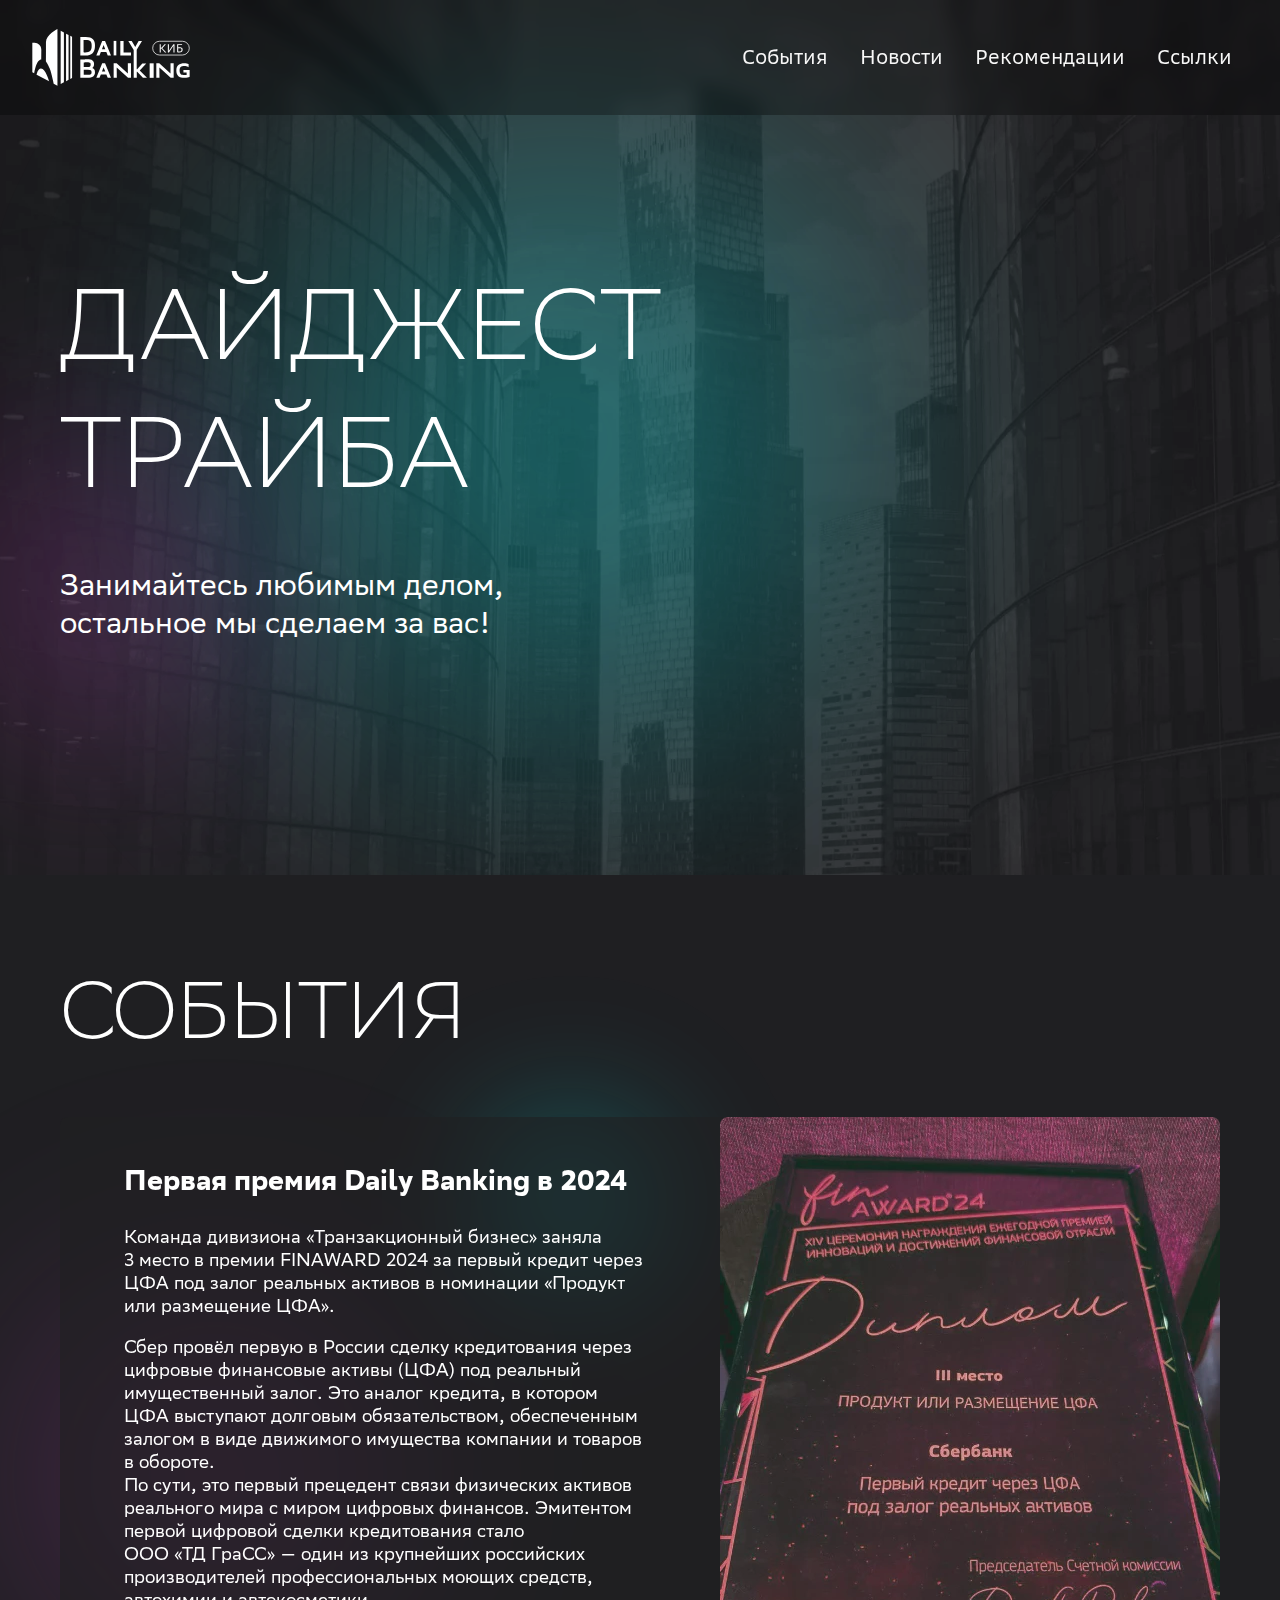
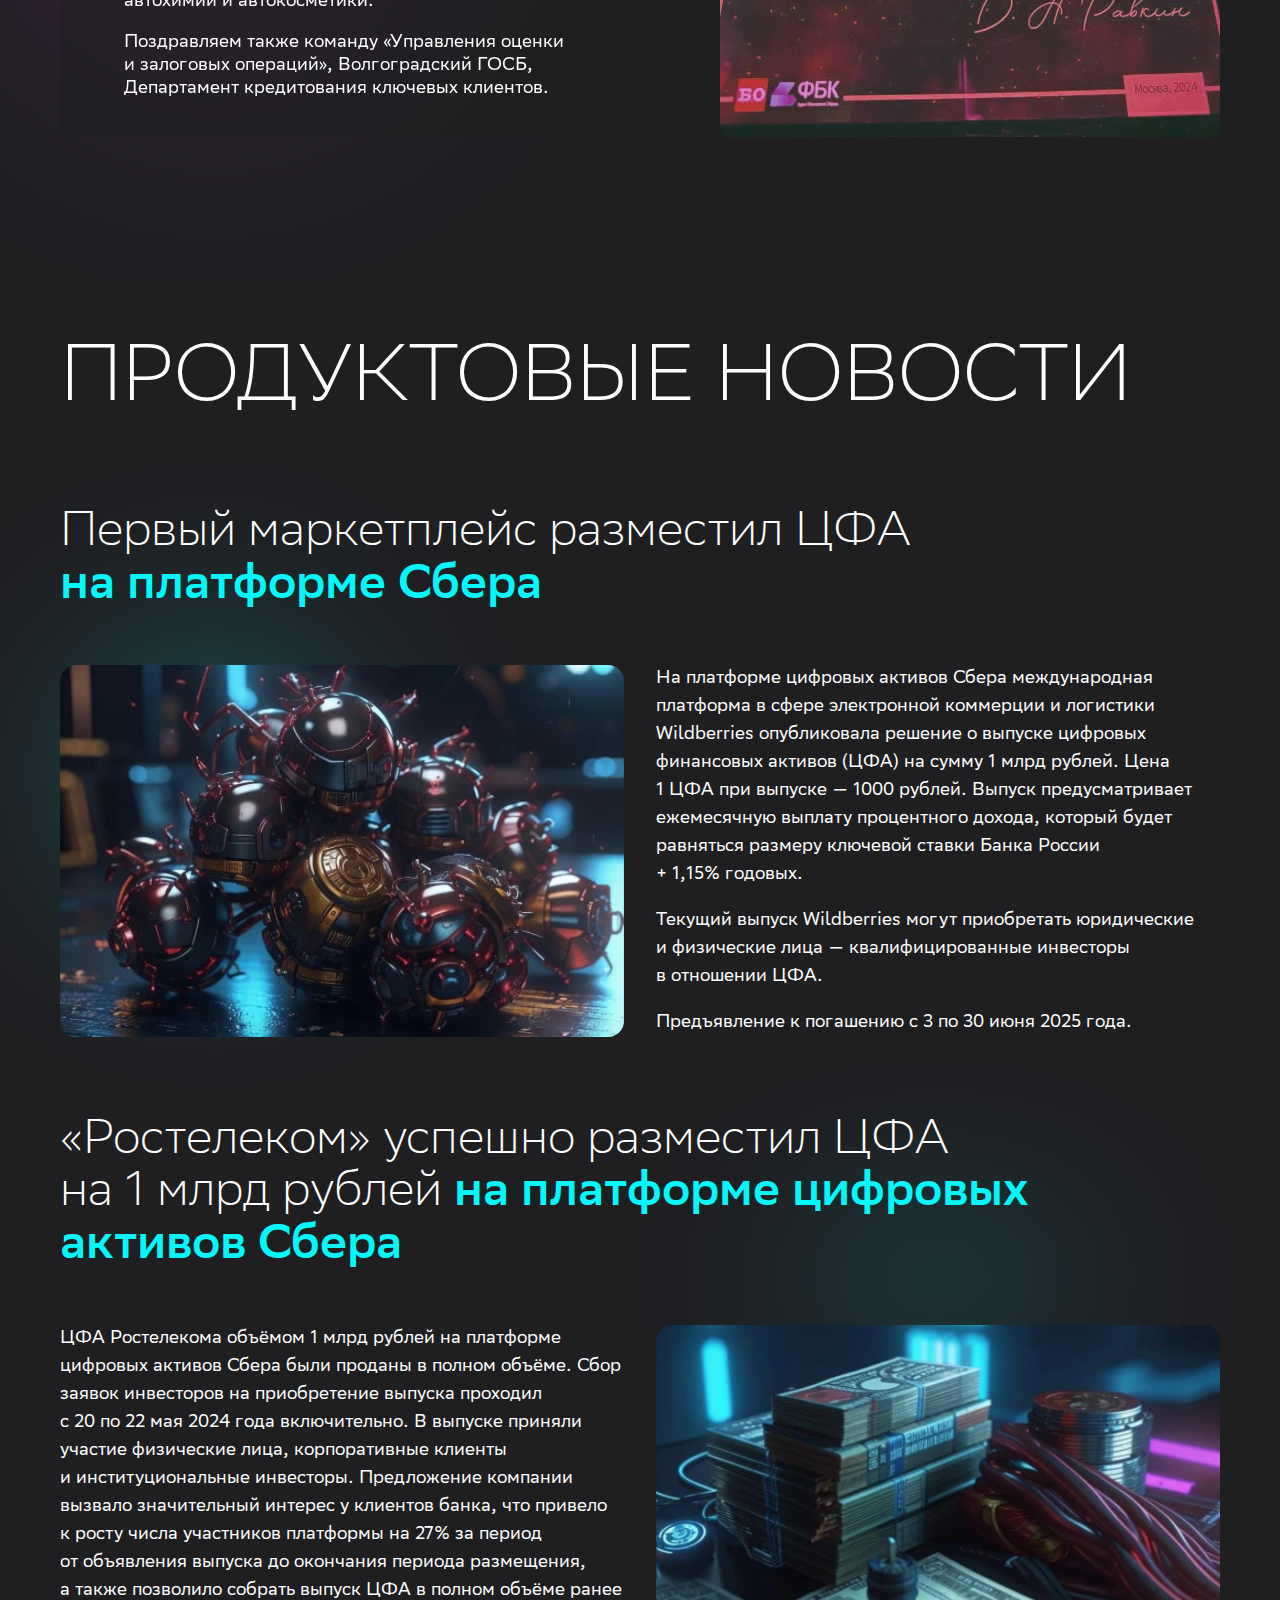
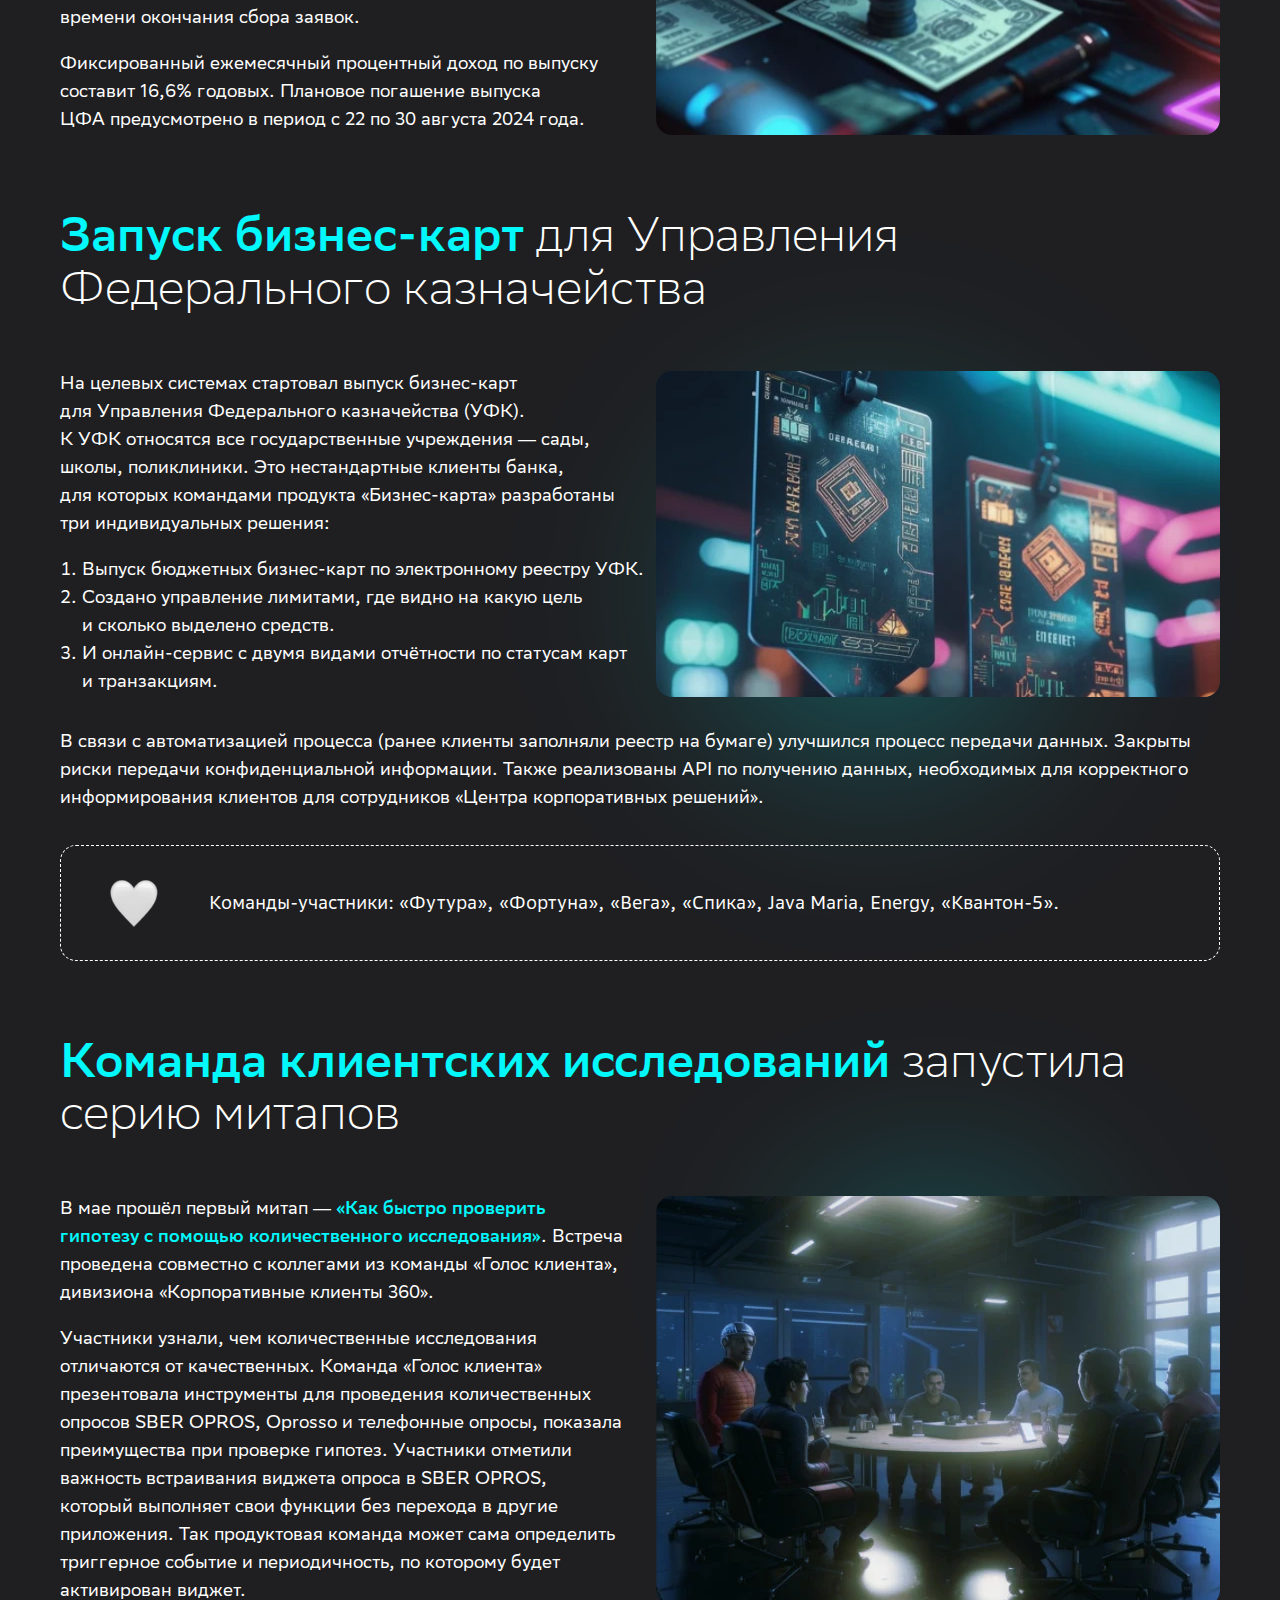
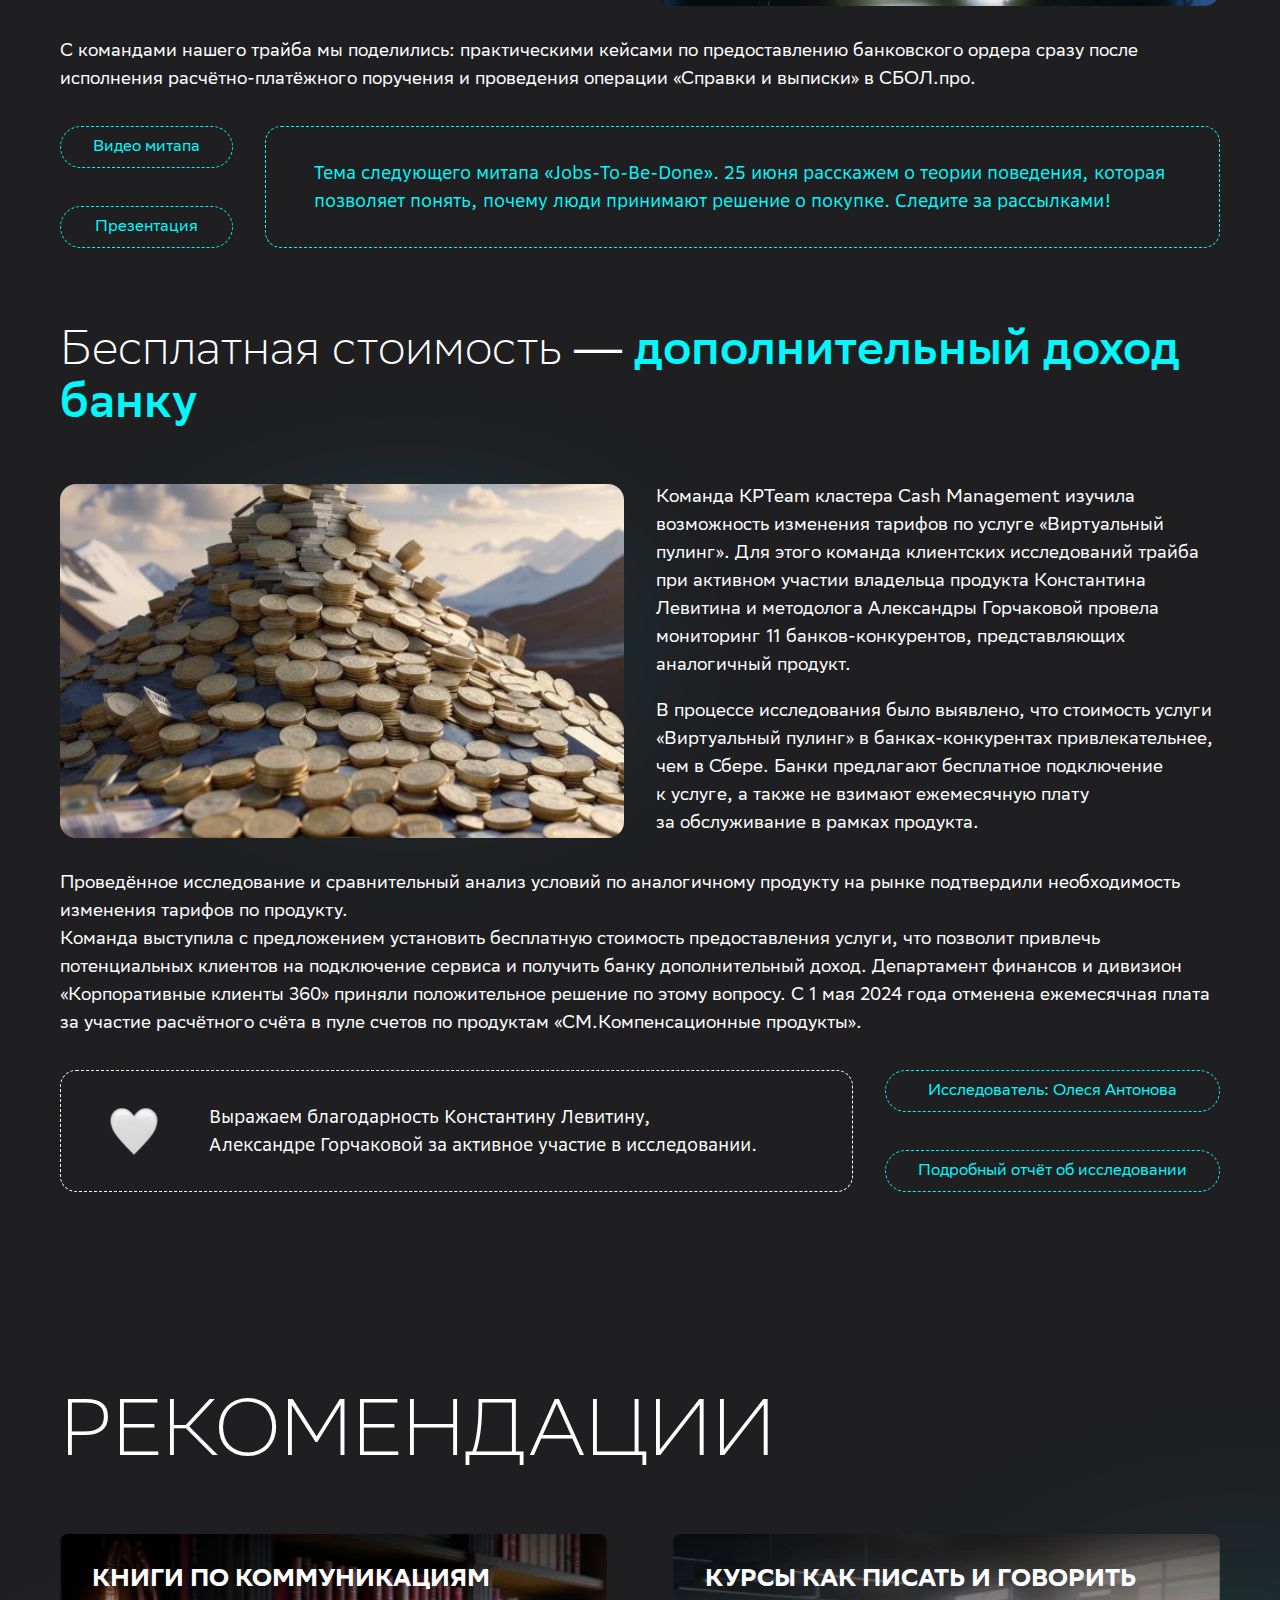
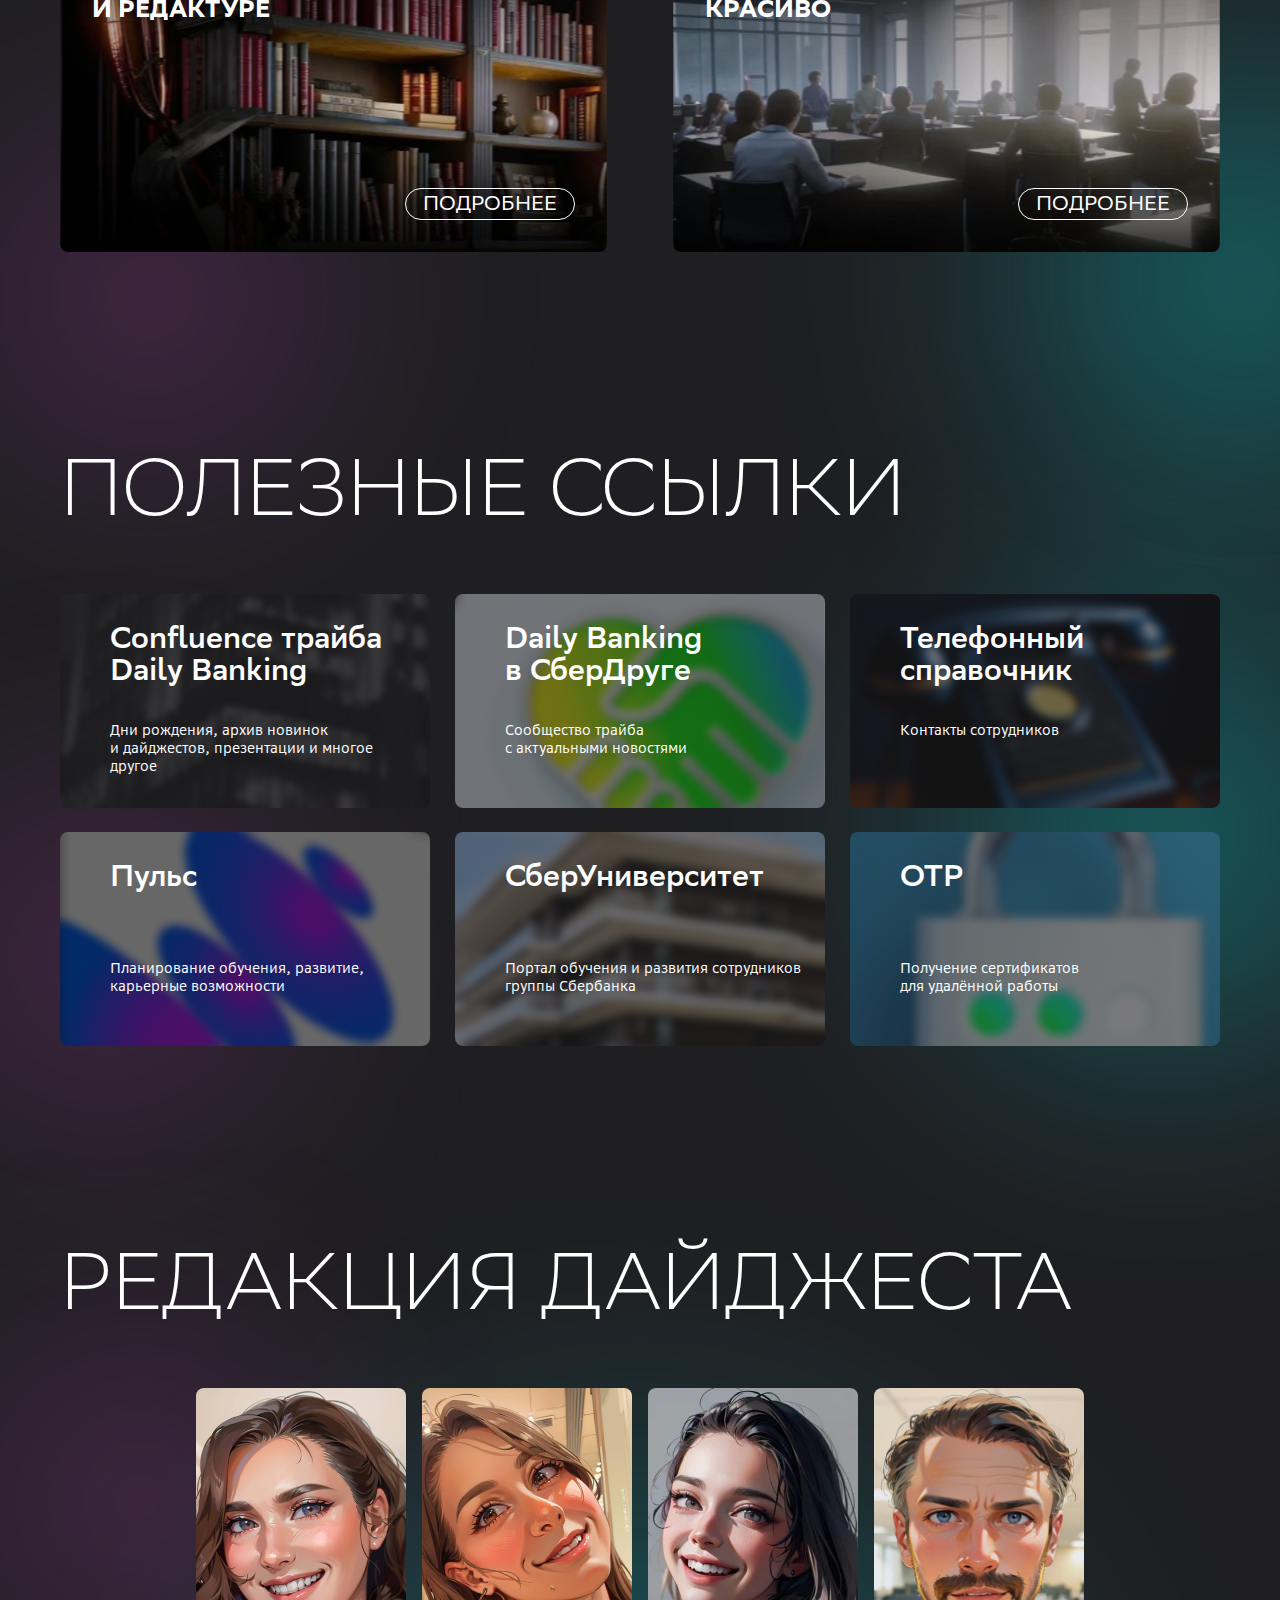
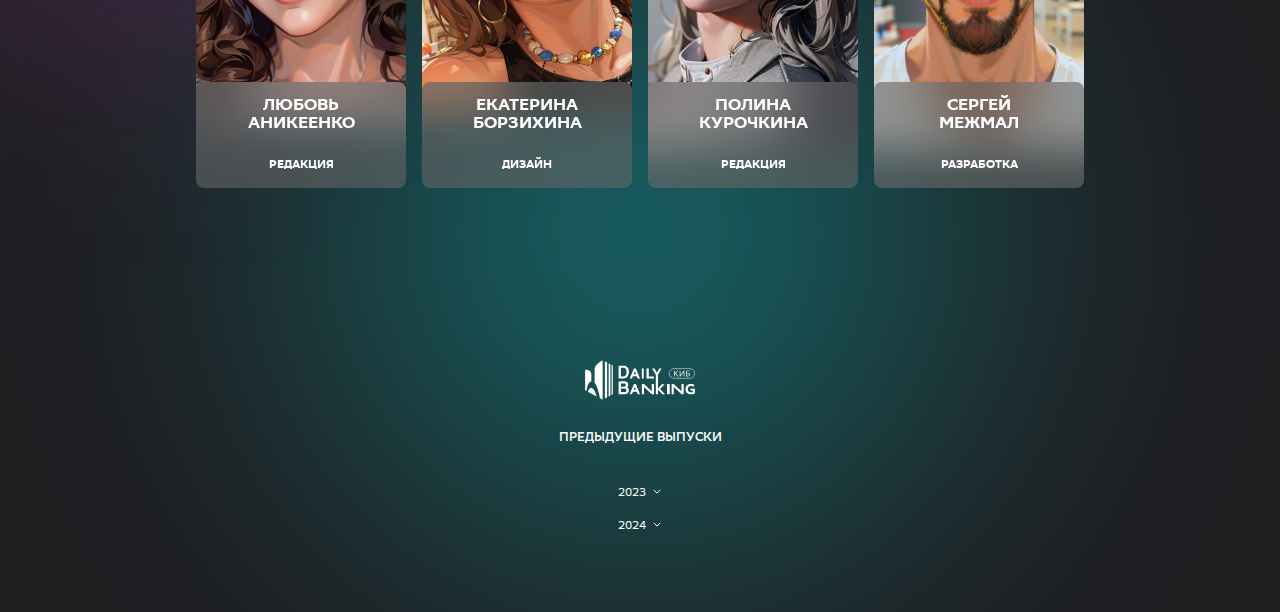
==== commit 363c2264: "2024-05: release candidat 1" ====
--- a/index.html
+++ b/index.html
@@ -20,7 +20,7 @@
 <span class="nbr">на сумму</span> <span class="nbr">1 млрд рублей</span>.
 Цена <span class="nbr">1 ЦФА при выпуске —</span> <span class="nbr">1000 рублей</span>.
 Выпуск предусматривает ежемесячную выплату процентного дохода, который будет равняться
-размеру ключевой ставки Банка России <span class="nbr">+ 1,15% годовых</span>.<br>Текущий выпуск Wildberries могут приобретать юридические <span class="nbr">и физические</span>
+размеру ключевой ставки Банка России <span class="nbr">+ 1,15% годовых</span>.</div><div class="paragraph">Текущий выпуск Wildberries могут приобретать юридические <span class="nbr">и физические</span>
 <span class="nbr">лица —</span> квалифицированные инвесторы <span class="nbr">в отношении ЦФА</span>.</div><div class="paragraph">Предъявление <span class="nbr">к погашению</span> <span class="nbr">с 3 по 30 июня 2025 года</span>.</div></div></div></div></div><div class="card-placeholder"><div class="highlight-layer"><div class="highlight-frame highlight-frame2"><div class="highlight-image"></div></div></div><div class="card"><h1>«Ростелеком» успешно <span class="nbr">разместил ЦФА</span> <span class="nbr">на 1 млрд рублей</span>
 <strong><span class="nbr">на платформе</span> цифровых активов Сбера</strong></h1><div class="row"><div class="col text"><div class="paragraph">ЦФА Ростелекома объёмом <span class="nbr">1 млрд рублей</span> <span class="nbr">на платформе</span>
 цифровых активов Сбера были проданы <span class="nbr">в полном</span> объёме. Сбор заявок инвесторов
@@ -39,7 +39,7 @@
 Федерального казначейства (УФК). <span class="nbr">К УФК относятся</span>
 <span class="nbr">все государственные</span> <span class="nbr">учреждения ―</span> сады, школы,
 поликлиники. <span class="nbr">Это нестандартные</span> клиенты банка, <span class="nbr">для которых</span>
-командами продукта «Бизнес-карта" разработаны <span class="nbr">три индивидуальных</span> решения:</div><div class="paragraph"><ol><li>Выпуск бюджетных бизнес-карт <span class="nbr">по электронному</span>
+командами продукта «Бизнес-карта» разработаны <span class="nbr">три индивидуальных</span> решения:</div><div class="paragraph"><ol><li>Выпуск бюджетных бизнес-карт <span class="nbr">по электронному</span>
 <span class="nbr">реестру УФК</span>.</li><li>Создано управление лимитами, <span class="nbr">где видно</span> <span class="nbr">на какую</span>
 цель <span class="nbr">и сколько</span> выделено средств.</li><li>И онлайн-сервис <span class="nbr">с двумя</span> видами отчётности <span class="nbr">по статусам</span>
 карт <span class="nbr">и транзакциям</span>.</li></ol></div></div><div class="col picture"></div></div><div class="row"><div class="paragraph">В связи <span class="nbr">с автоматизацией</span> процесса (ранее клиенты заполняли реестр
@@ -54,7 +54,7 @@
 «Голос клиента», дивизиона «Корпоративные <span class="nbr">клиенты 360</span>».</div><div class="paragraph">Участники узнали, <span class="nbr">чем количественные</span> исследования отличаются
 <span class="nbr">от качественных</span>. Команда «Голос клиента» презентовала инструменты
 <span class="nbr">для проведения</span> количественных опросов SBER OPROS, Oprosso
-<span class="nbr">и телефонные</span> опрос, показала преимущества <span class="nbr">при проверке</span>
+<span class="nbr">и телефонные</span> опросы, показала преимущества <span class="nbr">при проверке</span>
 гипотез. Участники отметили важность встраивания виджета опроса <span class="nbr">в SBER</span> OPROS,
 который выполняет свои функции <span class="nbr">без перехода</span> <span class="nbr">в другие</span>
 приложения. <span class="nbr">Так продуктовая</span> команда может сама определить триггерное событие
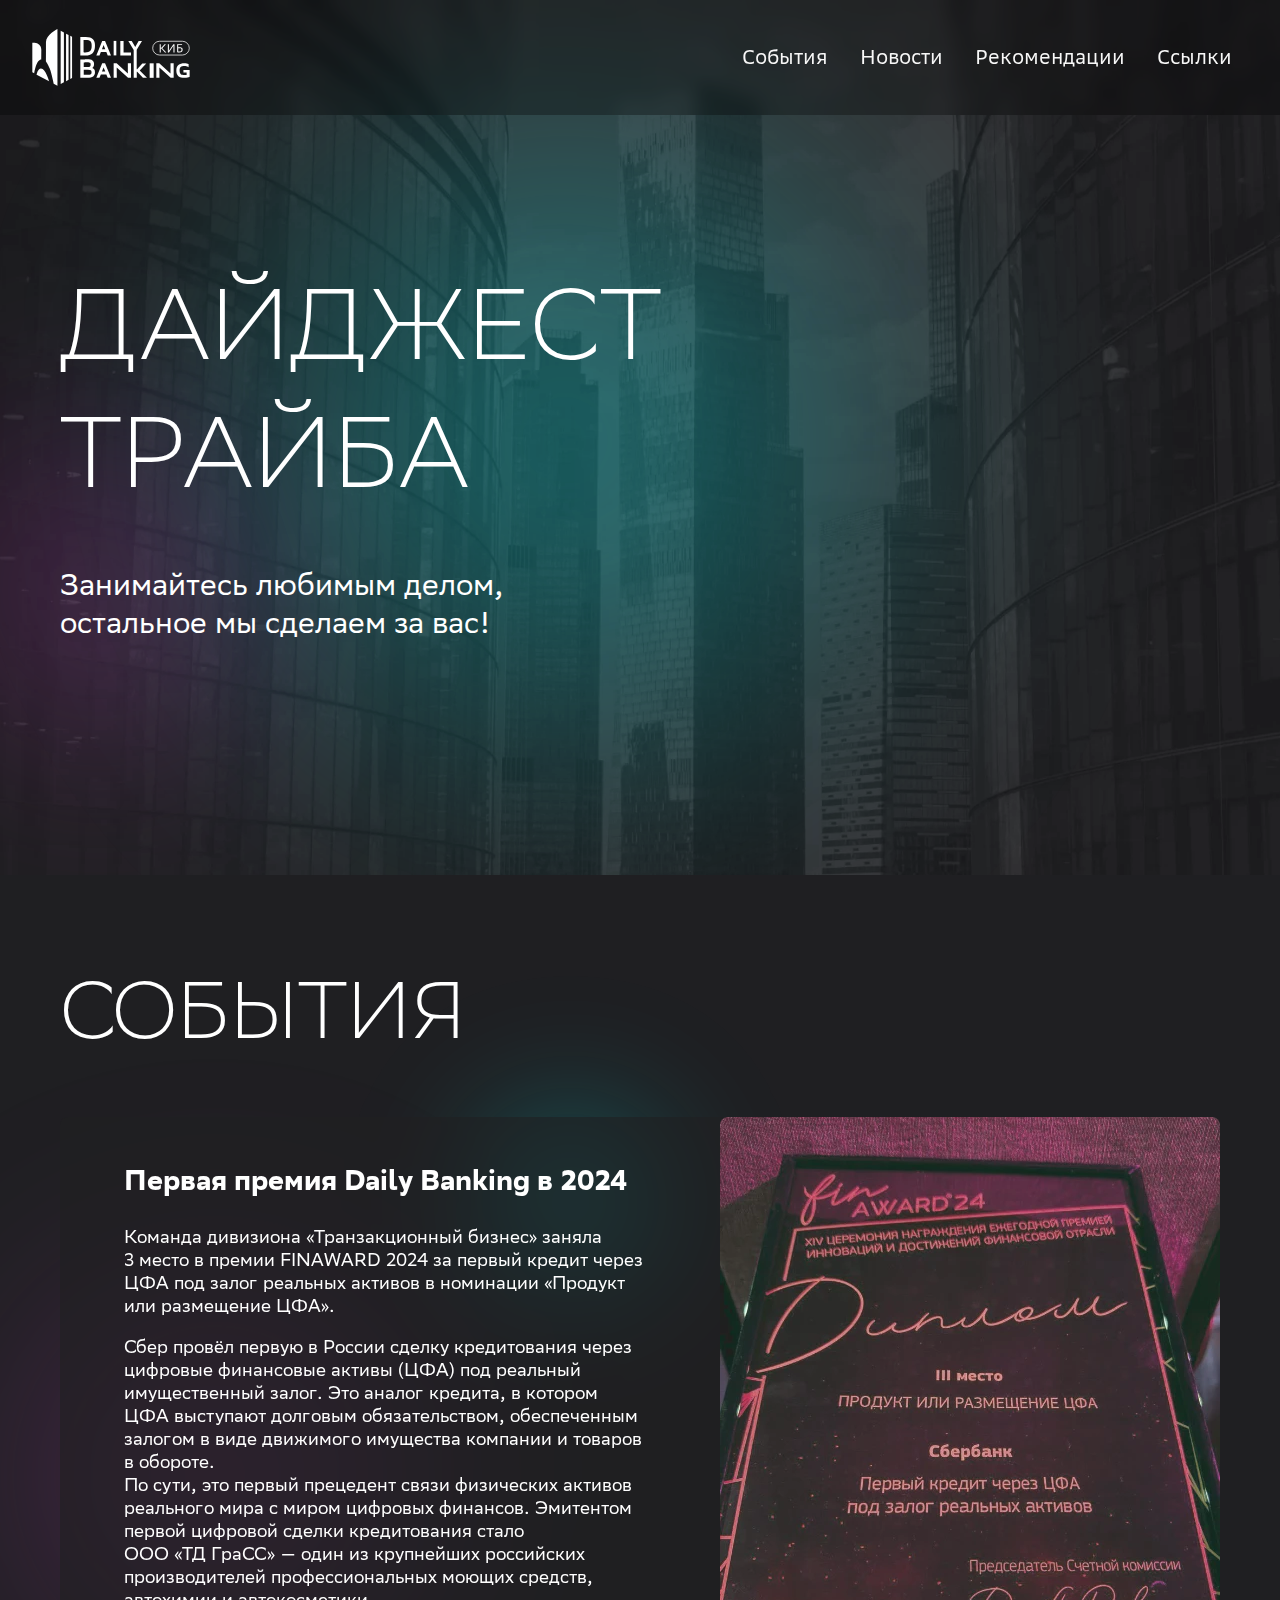
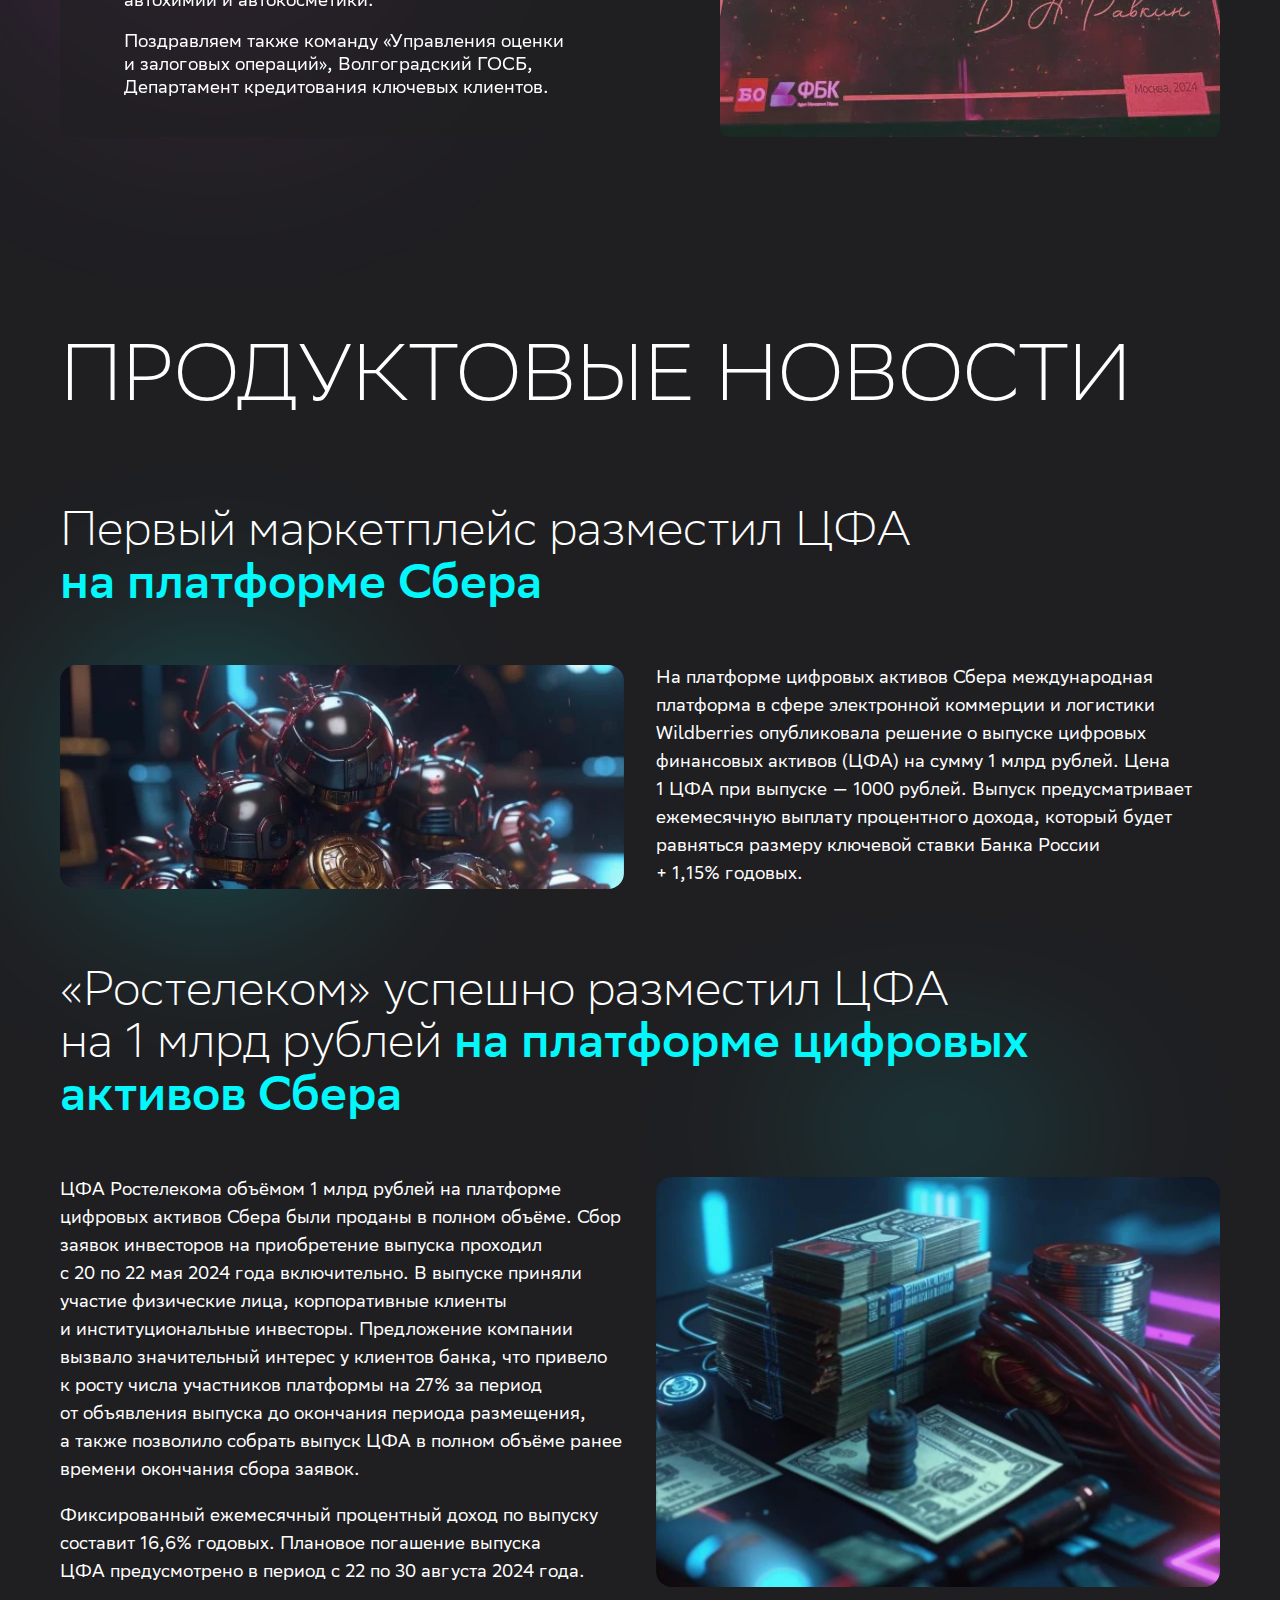
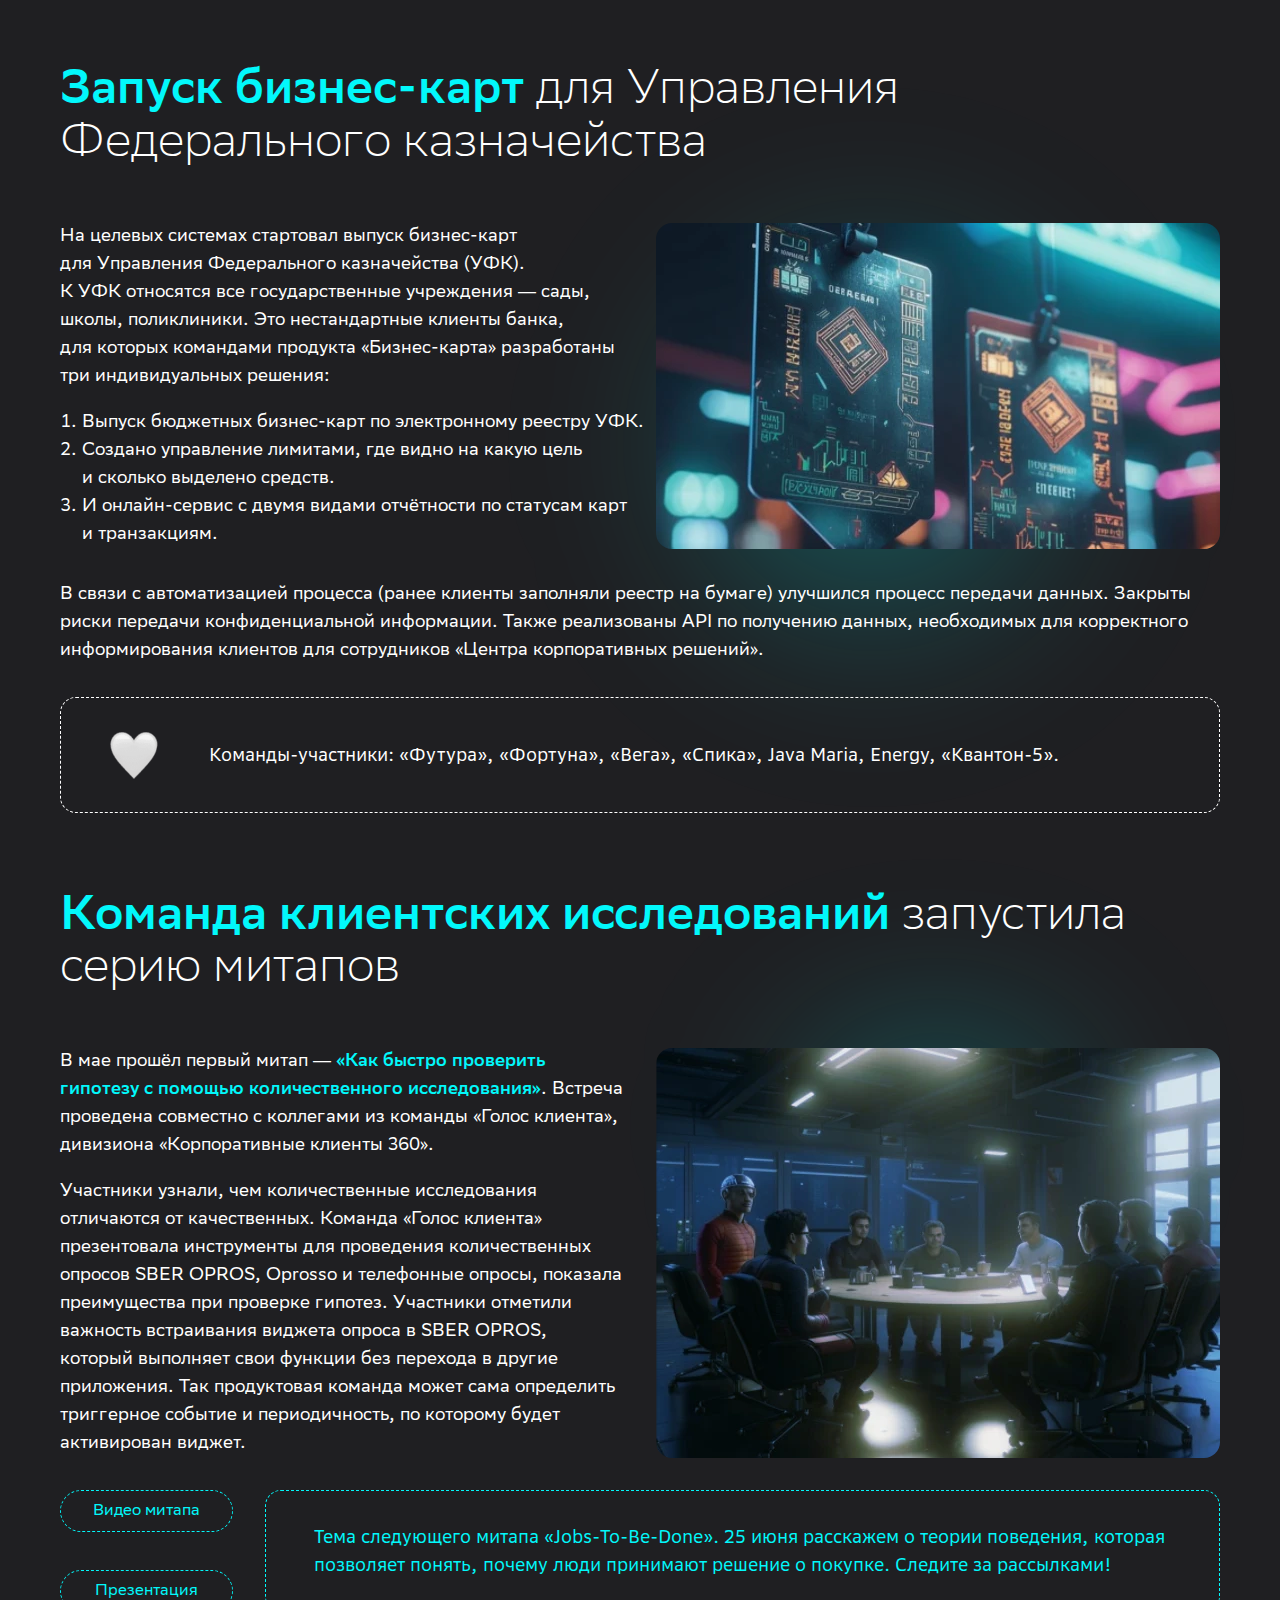
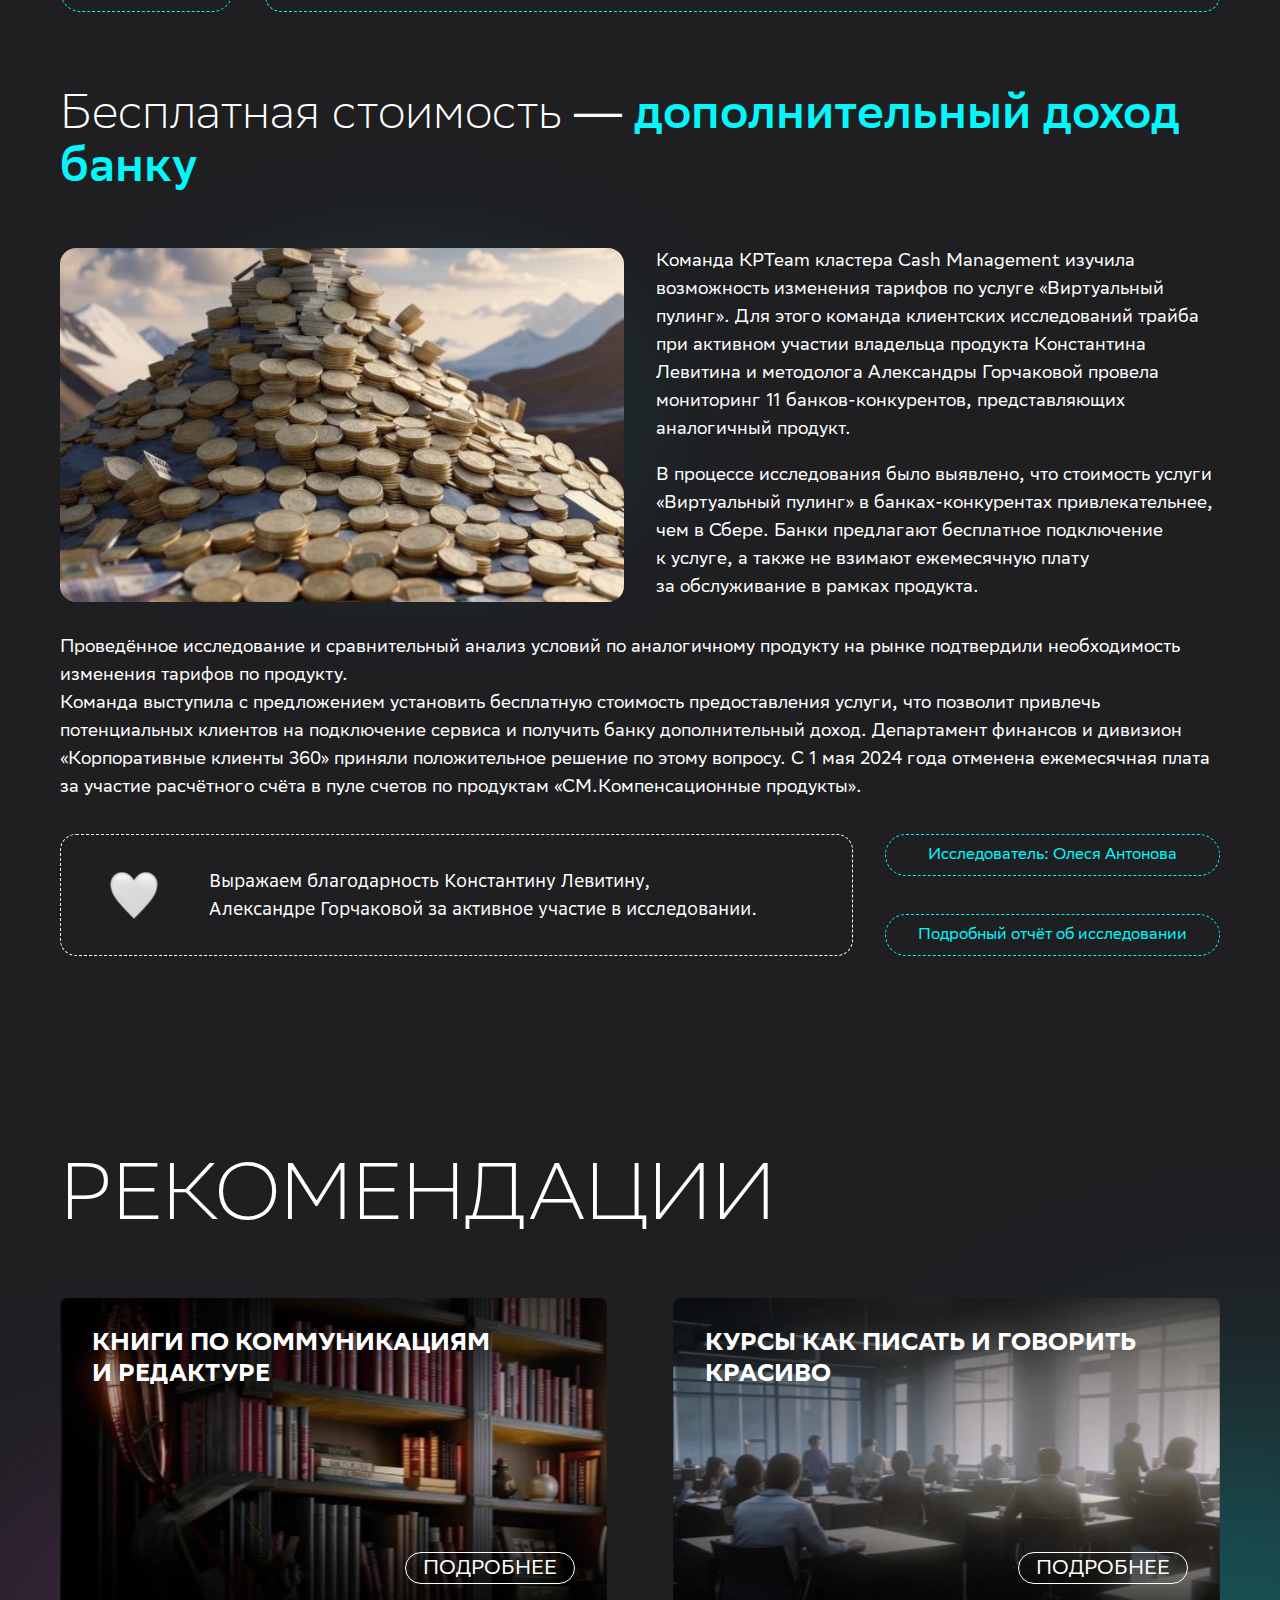
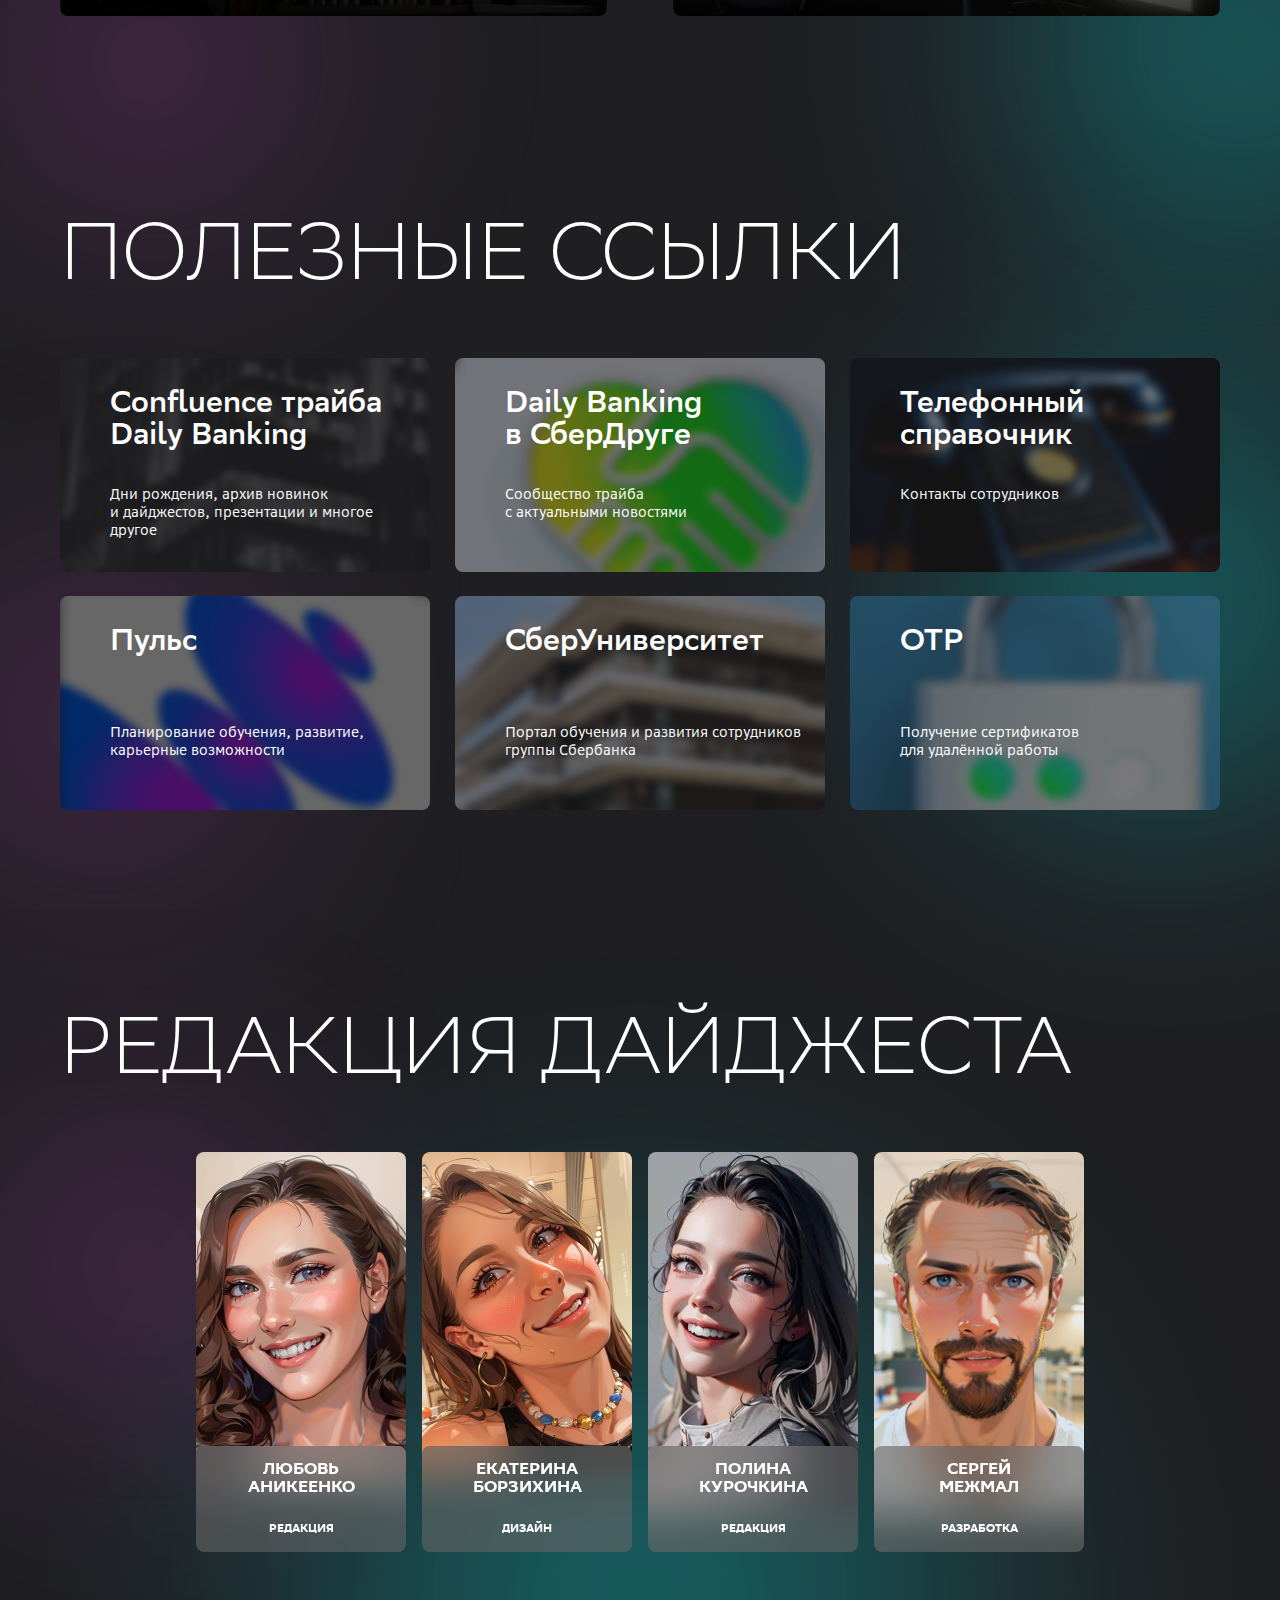
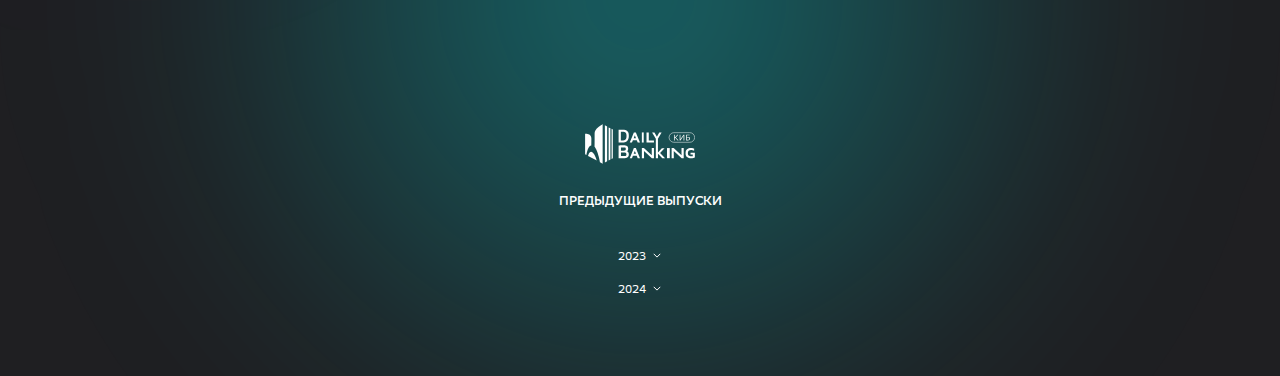
==== commit edd1d65c: "2024-05: release candidat 2" ====
--- a/index.html
+++ b/index.html
@@ -1,4 +1,4 @@
-<!DOCTYPE html><html><head><title>Daily Banking :: Дайджест</title><meta charset="utf-8"><meta name="viewport" content="width=device-width, initial-scale=1.0, user-scalable=no"><link rel="icon" href="favicon.ico"><link rel="icon" sizes="196x196" href="assets/img/196x196.22e7542e.png"><link rel="icon" sizes="192x192" href="assets/img/192x192.0b0f3bcd.png"><link rel="icon" sizes="96x96" href="assets/img/96x96.d7949d68.png"><link rel="icon" sizes="32x32" href="assets/img/32x32.8571c844.png"><link rel="apple-touch-icon-precomposed" sizes="180x180" href="assets/img/180x180.f4f1e489.png"><link rel="apple-touch-icon-precomposed" sizes="152x152" href="assets/img/152x152.50b55aed.png"><link rel="apple-touch-icon-precomposed" sizes="144x144" href="assets/img/144x144.84ea72eb.png"><link rel="apple-touch-icon-precomposed" sizes="120x120" href="assets/img/120x120.dd7b9a3a.png"><link rel="apple-touch-icon-precomposed" sizes="114x114" href="assets/img/114x114.1a9336be.png"><link rel="apple-touch-icon-precomposed" sizes="76x76" href="assets/img/76x76.2b980231.png"><link rel="apple-touch-icon-precomposed" sizes="72x72" href="assets/img/72x72.508f6a93.png"><link rel="apple-touch-icon-precomposed" sizes="57x57" href="assets/img/57x57.1fbd920b.png"><link rel="stylesheet" href="assets/fonts/index.css"><style>/*! normalize.css v8.0.1 | MIT License | github.com/necolas/normalize.css */html{line-height:1.15;-webkit-text-size-adjust:100%}body{margin:0}main{display:block}h1{font-size:2em;margin:.67em 0}hr{box-sizing:content-box;height:0;overflow:visible}pre{font-family:monospace,monospace;font-size:1em}a{background-color:rgba(0,0,0,0)}abbr[title]{border-bottom:none;text-decoration:underline;text-decoration:underline;-webkit-text-decoration:underline dotted;text-decoration:underline dotted}b,strong{font-weight:bolder}code,kbd,samp{font-family:monospace,monospace;font-size:1em}small{font-size:80%}sub,sup{font-size:75%;line-height:0;position:relative;vertical-align:baseline}sub{bottom:-0.25em}sup{top:-0.5em}img{border-style:none}button,input,optgroup,select,textarea{font-family:inherit;font-size:100%;line-height:1.15;margin:0}button,input{overflow:visible}button,select{text-transform:none}button,[type=button],[type=reset],[type=submit]{-webkit-appearance:button}button::-moz-focus-inner,[type=button]::-moz-focus-inner,[type=reset]::-moz-focus-inner,[type=submit]::-moz-focus-inner{border-style:none;padding:0}button:-moz-focusring,[type=button]:-moz-focusring,[type=reset]:-moz-focusring,[type=submit]:-moz-focusring{outline:1px dotted ButtonText}fieldset{padding:.35em .75em .625em}legend{box-sizing:border-box;color:inherit;display:table;max-width:100%;padding:0;white-space:normal}progress{vertical-align:baseline}textarea{overflow:auto}[type=checkbox],[type=radio]{box-sizing:border-box;padding:0}[type=number]::-webkit-inner-spin-button,[type=number]::-webkit-outer-spin-button{height:auto}[type=search]{-webkit-appearance:textfield;outline-offset:-2px}[type=search]::-webkit-search-decoration{-webkit-appearance:none}::-webkit-file-upload-button{-webkit-appearance:button;font:inherit}details{display:block}summary{display:list-item}template{display:none}[hidden]{display:none}*{background-repeat:no-repeat}html{scroll-behavior:smooth}body{color:#fff;background-color:#1f1f22;font-family:"SBSansDisplay",Arial,sans-serif}body main section{position:relative}body main section .highlight-layer{position:absolute;width:100%;display:flex;justify-content:center;pointer-events:none;overflow:hidden}body main section .highlight-layer .highlight-frame{display:flex;justify-content:center;align-items:center;overflow:hidden;border-radius:50%}body main section .highlight-layer .highlight-frame.highlight-frame1 .highlight-image{background-image:radial-gradient(50% 50% at 50% 50%, rgba(234, 70, 228, 0.25) 0%, rgba(234, 70, 228, 0) 100%)}body main section .highlight-layer .highlight-frame.highlight-frame2 .highlight-image{background-image:radial-gradient(50% 50% at 50% 50%, rgba(2, 248, 251, 0.25) 0%, rgba(2, 248, 251, 0) 100%)}body main section .card-image-preloader{position:absolute;width:0;height:0;overflow:hidden}body main section .container{position:relative;max-width:286px;margin:0 auto;padding:60px 0}body main section .container>h1{margin:0 0 32px;font-size:32px;font-weight:300;text-transform:uppercase}body main section .container .hidden{display:none}body main section .container .opacity-0{opacity:0;z-index:-1}body main section .container span.nbr{white-space:nowrap}body main section .container .paragraph:not(:last-child){margin-bottom:1em}body main section .container .paragraph a{color:#fff}body main section .container ul{margin:0;padding-left:20px}body main section .container ul li{margin-left:8px}body main section .container ul li::marker{content:"・ "}@media(min-width: 800px){body main section .container{max-width:1160px;padding:100px 32px}body main section .container>h1{font-size:80px;margin-bottom:50px}}section.title{background-image:url(assets/img/background.e7245123.webp);background-size:cover;background-position:center}section.title .highlight-layer{height:802px}section.title .highlight-layer .highlight-frame.highlight-frame1{width:430px;height:430px;margin-top:225px;margin-left:-180px;filter:blur(90px)}section.title .highlight-layer .highlight-frame.highlight-frame1 .highlight-image{width:223px;height:223px}section.title .highlight-layer .highlight-frame.highlight-frame2{width:700px;height:700px;margin-top:50px;margin-right:-200px;filter:blur(50px)}section.title .highlight-layer .highlight-frame.highlight-frame2 .highlight-image{width:585px;height:585px}section.title .highlight-layer .highlight-frame.highlight-frame2 .highlight-image{background-image:radial-gradient(50% 50% at 50% 50%, rgba(2, 248, 251, 0.35) 0%, rgba(2, 248, 251, 0) 100%)}section.title nav ul{margin:0;padding:0;list-style-type:none}section.title nav ul li::marker{content:none !important}section.title nav ul li a{padding:4px 8px;color:#f8f8f8;-webkit-text-decoration:none;text-decoration:none;font-family:"SBSansText",Arial,sans-serif;font-size:20px}section.title nav.mobile{position:absolute;width:100%;height:0;transition:height .25s;overflow:hidden;background:rgba(0,0,0,.3);-webkit-backdrop-filter:blur(8.5px);backdrop-filter:blur(8.5px);z-index:1}section.title nav.mobile ul{width:286px;margin:80px auto 0}section.title nav.mobile ul li{margin:40px 0}section.title nav.mobile ul li a:before{content:"⏤";margin-right:1rem}section.title nav.desktop{display:none;margin-left:48px}section.title nav.desktop ul{display:flex;flex-wrap:wrap}section.title nav.desktop ul li{margin:4px 8px}section.title header{background:rgba(0,0,0,.3);-webkit-backdrop-filter:blur(8.5px);backdrop-filter:blur(8.5px)}section.title header .container{width:286px;height:72px;margin:0 auto;padding:0;display:flex;align-items:center;justify-content:space-between}section.title header .container .logo{width:103px;min-width:103px;height:37px;min-height:37px;background-image:url(assets/img/logo.a025b941.svg);background-size:contain}section.title header .container button{display:flex;align-items:center;border:none;background-color:inherit;padding:24px 32px;margin-right:-32px;font-size:12px;font-weight:400;cursor:pointer;font-family:"SBSansText",Arial,sans-serif;color:#fff;text-transform:uppercase}section.title header .container button .arrow{width:16px;height:16px;margin-left:8px;background-image:url(assets/img/arrow.2eec2218.svg);background-size:contain;background-position:center;transition:transform .25s}section.title.mobile-nav-visible button .arrow{transform:rotate(90deg)}section.title.mobile-nav-visible nav.mobile{height:730px}section.title>.container{min-height:730px;max-width:286px;display:flex;flex-direction:column;justify-content:center;margin:0 auto;padding:0}section.title>.container .title{text-transform:uppercase;font-size:48px;font-weight:300;margin-top:-70px;margin-bottom:20px}section.title>.container .slogan{font-size:20px;white-space:nowrap}@media(min-width: 800px){section.title .highlight-layer{height:875px}section.title .highlight-layer .highlight-frame.highlight-frame1{width:730px;height:730px;margin-top:225px;margin-left:-1080px}section.title .highlight-layer .highlight-frame.highlight-frame1 .highlight-image{width:500px;height:500px}section.title .highlight-layer .highlight-frame.highlight-frame2{width:1180px;height:1180px;margin-top:-150px;margin-left:-150px;margin-right:inherit;filter:blur(100px)}section.title .highlight-layer .highlight-frame.highlight-frame2 .highlight-image{width:950px;height:950px}section.title header .container{width:auto;height:115px;max-width:1380px;padding:0 32px}section.title header .container .logo{width:158px;min-width:158px;height:57px;min-height:57px}section.title header .container button{display:none}section.title header .container nav.desktop{display:block}section.title nav.mobile{display:none}section.title>.container{position:relative;min-height:760px;max-width:1160px;padding:0 32px}section.title>.container .title{margin-bottom:40px;font-size:100px;line-height:128px}section.title>.container .slogan{font-size:30px;line-height:38.5px}}section.events .highlight-layer .highlight-frame.highlight-frame1{width:730px;height:730px;margin-top:-225px;margin-left:-470px;filter:blur(100px)}section.events .highlight-layer .highlight-frame.highlight-frame1 .highlight-image{width:500px;height:500px}section.events .highlight-layer .highlight-frame.highlight-frame2{width:900px;height:700px;margin-top:50px;margin-right:-250px;filter:blur(100px)}section.events .highlight-layer .highlight-frame.highlight-frame2 .highlight-image{width:670px;height:470px}section.events .highlight-layer .highlight-frame.highlight-frame2 .highlight-image{background-image:radial-gradient(50% 50% at 50% 50%, rgba(2, 248, 251, 0.35) 0%, rgba(2, 248, 251, 0) 100%)}section.events .container .content{position:relative;display:flex;flex-direction:column-reverse;-webkit-backdrop-filter:blur(4px);backdrop-filter:blur(4px);background-color:rgba(31,31,34,.6);border-radius:8px;padding-bottom:88px}section.events .container .content .card-placeholder{transition:height .25s}section.events .container .content .card-placeholder ul.bar{position:absolute;display:none;margin:0;padding:16px 16px;list-style-type:none;z-index:1}section.events .container .content .card-placeholder ul.bar li{height:10px;border-radius:3px;background-color:#fff;width:11px;transition:width .25s}section.events .container .content .card-placeholder ul.bar li::marker{content:none}section.events .container .content .card-placeholder ul.bar li[data-class=active]{width:58px}section.events .container .content .card-placeholder ul.bar li[data-class=near]{width:15px}section.events .container .content .card-placeholder ul.bar li:not(:last-child){margin-right:4px}section.events .container .content .card-placeholder .card{position:absolute;width:254px;padding:64px 16px 32px;border-radius:8px;transition:opacity .25s}section.events .container .content .card-placeholder .card.hidden{display:inherit;opacity:0;pointer-events:none}section.events .container .content .card-placeholder .card .text h1{margin:0 0 1em;font-size:20px;line-height:22.16px;font-weight:700}section.events .container .content .card-placeholder .card .text .paragraph{font-size:12px;line-height:19.2px}section.events .container .content .card-placeholder .card .text .paragraph strong{font-weight:600}section.events .container .content .picture{height:360px;display:flex;justify-content:center;align-items:flex-end;border-radius:8px;background-color:#404040;background-position:center;background-size:cover;background-image:url(assets/img/default-background.f38554b5.webp);transition:background .25s}section.events .container .pagination{position:absolute;display:flex;padding:8px 0;margin:-88px 0 8px;width:286px;justify-content:space-between;align-items:center;font-size:14px;line-height:17.5px;border-radius:8px}section.events .container .pagination button{width:76px;height:72px;border:none;background-color:inherit;cursor:pointer;background-position:center;transition:opacity .25s}section.events .container .pagination button.left{background-image:url(assets/img/left-arrow.756a0b10.svg)}section.events .container .pagination button.right{background-image:url(assets/img/right-arrow.e61e509d.svg)}section.events .container .pagination button.hidden{display:inherit;opacity:0;pointer-events:none}section.events .container .pagination.hidden{display:none}@media(min-width: 800px){section.events .highlight-layer .highlight-frame.highlight-frame1{width:800px;height:800px;margin-top:200px;margin-left:-850px;filter:blur(100px)}section.events .highlight-layer .highlight-frame.highlight-frame1 .highlight-image{width:570px;height:570px}section.events .highlight-layer .highlight-frame.highlight-frame2{width:415px;height:415px;margin-top:120px;margin-left:-140px;margin-right:inherit;filter:blur(60px)}section.events .highlight-layer .highlight-frame.highlight-frame2 .highlight-image{width:277px;height:277px}section.events .container .content{height:620px;flex-direction:row;align-items:stretch;padding:0}section.events .container .content .card-placeholder{flex-basis:580px;flex-shrink:1}section.events .container .content .card-placeholder ul.bar{display:none;padding:44px 64px}section.events .container .content .card-placeholder .cards .card{height:516px;width:452px;padding:16px 64px 88px;display:flex !important;flex-direction:column;justify-content:center}section.events .container .content .card-placeholder .cards .card .text{height:auto;overflow:hidden}section.events .container .content .card-placeholder .cards .card .text h1{margin-top:1rem;font-size:30px;line-height:33.24px}section.events .container .content .card-placeholder .cards .card .text .paragraph{font-size:18px;line-height:23px}section.events .container .content .card-placeholder .cards .card .text .paragraph ul li{margin:20px 0}section.events .container .content .card-placeholder .cards .card .text[data-overflow=auto]{overflow:auto}section.events .container .content .picture{position:relative;height:inherit;flex-basis:580px;flex-shrink:100;display:flex;justify-content:center;align-items:center}section.events .container .pagination{width:580px;margin-top:-104px;padding:16px 0}}section.events .container .content{padding:0}@media(min-width: 800px){section.events .container .content .card-placeholder{flex-basis:660px}section.events .container .content .card-placeholder .cards .card{width:532px;height:588px;padding-bottom:16px}section.events .container .content .card-placeholder .cards .card .text h1{font-size:28px;line-height:30.8px}section.events .container .content .picture{flex-basis:500px}}section.events .container .content .picture{background-image:url(assets/img/event-picture.772774de.webp)}section.news .container .card{position:relative;max-width:286px;margin:64px auto}section.news .container .card h1{margin:0 0 16px;font-size:20px;line-height:22px;font-weight:300}section.news .container .card h1 strong{font-weight:600;color:#02f8fb}section.news .container .card .paragraph{font-size:14px;line-height:22.4px}section.news .container .card .strong{font-weight:600;color:#02f8fb}section.news .container .card .strong a{color:#02f8fb}section.news .container .card .footer{display:none}@media(min-width: 800px){section.news .container .highlight-layer{overflow:visible}section.news .container .highlight-layer .highlight-frame.highlight-frame2 .highlight-image{background-image:radial-gradient(50% 50% at 50% 50%, rgba(2, 248, 251, 0.35) 0%, rgba(2, 248, 251, 0) 100%)}section.news .container .cards{margin-bottom:-80px}section.news .container .cards .card{max-width:1160px;margin:80px auto}section.news .container .cards .card h1{margin-bottom:50px;font-size:48px;line-height:52.8px}section.news .container .cards .card .row:not(:last-child){margin-bottom:32px}section.news .container .cards .card .row .paragraph{font-size:18px;line-height:28px}section.news .container .cards .card .row:has(>.col){display:flex;align-items:stretch;justify-content:space-between}section.news .container .cards .card .row:has(>.col) .col:not(:last-child){margin-right:32px}section.news .container .cards .card .row:has(>.col) .col.picture{position:relative;flex-basis:564px;flex-shrink:100;border-radius:16px;background-position:center;background-size:cover}section.news .container .cards .card .row:has(>.col) .col.text{flex-basis:564px;flex-shrink:1}section.news .container .cards .card .row:has(>.col) .col.primary{flex-grow:1}section.news .container .cards .card .row:has(>.col) .col.secondary{display:flex;flex-direction:column;justify-content:space-between;flex-shrink:1}section.news .container .cards .card .row:has(>.col) .col.secondary a{-webkit-text-decoration:none;text-decoration:none}section.news .container .cards .card .row:has(>.col) .col.secondary .line{height:40px;padding:0 32px;display:flex;justify-content:center;align-items:center;border:dashed 1px #fff;border-radius:50px}section.news .container .cards .card .row:has(>.col) .col.secondary .line.aqua{border-color:#02f8fb}section.news .container .cards .card .row:has(>.col) .col.secondary .line.aqua .text{color:#02f8fb}section.news .container .cards .card .row:has(>.col) .col.secondary .line .text{padding-top:3px;line-height:24.8px;white-space:nowrap}section.news .container .cards .card .footer{padding:32px 48px;display:flex;align-items:center;border:dashed #fff 1px;border-radius:16px}section.news .container .cards .card .footer.aqua{border-color:#02f8fb}section.news .container .cards .card .footer.aqua .text{color:#02f8fb}section.news .container .cards .card .footer .icon{height:50px;flex-basis:50px;flex-shrink:1;margin-right:50px;background-position:center}section.news .container .cards .card .footer .icon.heart{background-image:url(assets/img/heart.b057fd77.webp)}section.news .container .cards .card .footer .icon.shine{background-image:url(assets/img/shine.5abc99b9.webp)}section.news .container .cards .card .footer .text{font-size:18px;font-family:"SBSansText",Arial,sans-serif;line-height:28px;flex-shrink:100}}@media(min-width: 800px){section.news{overflow:hidden}section.news .card-placeholder:nth-child(1) .col.picture{background-image:url(assets/img/news-picture.0cddfe94.webp)}section.news .card-placeholder:nth-child(1) .highlight-layer .highlight-frame.highlight-frame2{width:580px;height:570px;margin-top:-20px;margin-left:-920px;filter:blur(80px)}section.news .card-placeholder:nth-child(1) .highlight-layer .highlight-frame.highlight-frame2 .highlight-image{width:396px;height:386px}section.news .card-placeholder:nth-child(2) .col.picture{background-image:url(assets/img/news-picture.054f9c9e.webp)}section.news .card-placeholder:nth-child(2) .footer .icon.heart.white{background-image:url(assets/img/heart-white.3a3dbd40.webp);background-size:contain}section.news .card-placeholder:nth-child(2) .highlight-layer .highlight-frame.highlight-frame2{width:580px;height:320px;margin-top:0;margin-right:-530px;filter:blur(80px)}section.news .card-placeholder:nth-child(2) .highlight-layer .highlight-frame.highlight-frame2 .highlight-image{width:396px;height:136px}section.news .card-placeholder:nth-child(3) .col.text .paragraph ol{padding-left:22px;margin:0}section.news .card-placeholder:nth-child(3) .col.text .paragraph ol li{margin-right:-20px}section.news .card-placeholder:nth-child(3) .footer .icon.heart.white{background-image:url(assets/img/heart-white.3a3dbd40.webp);background-size:contain}section.news .card-placeholder:nth-child(3) .col.picture{background-image:url(assets/img/news-picture.4c7082af.webp)}section.news .card-placeholder:nth-child(3) .highlight-layer .highlight-frame.highlight-frame2{width:680px;height:680px;margin-top:40px;margin-right:-400px;filter:blur(80px)}section.news .card-placeholder:nth-child(3) .highlight-layer .highlight-frame.highlight-frame2 .highlight-image{width:496px;height:496px}section.news .card-placeholder:nth-child(4) .col.picture{background-image:url(assets/img/news-picture.efff82ce.webp)}section.news .card-placeholder:nth-child(4) .highlight-layer .highlight-frame.highlight-frame2{width:576px;height:465px;margin-top:0;margin-right:-530px;filter:blur(80px)}section.news .card-placeholder:nth-child(4) .highlight-layer .highlight-frame.highlight-frame2 .highlight-image{width:392px;height:281px}section.news .card-placeholder:nth-child(5) .col.picture{background-image:url(assets/img/news-picture.78f4c9db.webp)}section.news .card-placeholder:nth-child(5) .footer .icon.heart.white{background-image:url(assets/img/heart-white.3a3dbd40.webp);background-size:contain}section.news .card-placeholder:nth-child(5) .highlight-layer .highlight-frame.highlight-frame2{width:700px;height:440px;margin-top:100px;margin-left:-530px;filter:blur(80px)}section.news .card-placeholder:nth-child(5) .highlight-layer .highlight-frame.highlight-frame2 .highlight-image{width:516px;height:256px}}section.tips .highlight1{margin-top:-225px;margin-left:-470px;width:730px;height:730px;background:radial-gradient(50% 50% at 50% 50%, rgba(234, 70, 228, 0.25) 0%, rgba(234, 70, 228, 0) 100%)}section.tips .highlight2{margin-top:20px;margin-right:-500px;width:900px;height:900px;background:radial-gradient(50% 50% at 50% 50%, rgba(2, 248, 251, 0.35) 0%, rgba(2, 248, 251, 0) 100%)}section.tips .highlight-layer .highlight-frame.highlight-frame1{width:730px;height:730px;margin-top:-225px;margin-left:-470px;filter:blur(100px)}section.tips .highlight-layer .highlight-frame.highlight-frame1 .highlight-image{width:500px;height:500px}section.tips .highlight-layer .highlight-frame.highlight-frame2{width:900px;height:900px;margin-top:-30px;margin-right:-550px;filter:blur(100px)}section.tips .highlight-layer .highlight-frame.highlight-frame2 .highlight-image{width:670px;height:670px}section.tips .highlight-layer .highlight-frame.highlight-frame2 .highlight-image{background-image:radial-gradient(50% 50% at 50% 50%, rgba(2, 248, 251, 0.35) 0%, rgba(2, 248, 251, 0) 100%)}section.tips .container .cards{display:none}section.tips .container .thumbnail{height:280px;margin:48px 0;padding:32px 24px;display:flex;flex-direction:column;justify-content:space-between;background-position:center center;background-size:cover;border-radius:8px}section.tips .container .thumbnail h1{font-size:18px;line-height:23px;text-transform:uppercase}section.tips .container .thumbnail .place{font-size:16px;font-weight:300;line-height:20.5px}section.tips .container .thumbnail .place a{color:#fff}section.tips .container .thumbnail button{display:none}@media(min-width: 800px){section.tips .highlight1{margin-top:270px;margin-left:-980px;height:810px}section.tips .highlight2{margin-top:140px;margin-right:-1200px;height:940px}section.tips .highlight-layer .highlight-frame.highlight-frame1{margin-top:240px;margin-left:-980px}section.tips .highlight-layer .highlight-frame.highlight-frame2{margin-top:140px;margin-right:-1200px}section.tips .container .cards{display:none;position:absolute;z-index:1}section.tips .container .cards .card{height:700px;position:absolute;border-radius:8px;background-color:rgba(0,0,0,.5);-webkit-backdrop-filter:blur(60px);backdrop-filter:blur(60px)}@supports not (-webkit-hyphens: none){section.tips .container .cards .card{transition:width .25s, height .25s, left .25s, top .25s, margin .25s, opacity .25s}}section.tips .container .cards .card .closeButtonPosition{text-align:right}section.tips .container .cards .card .closeButtonPosition button.close{position:absolute;width:72px;height:72px;margin-left:-72px;border:none;border-radius:50%;background-color:inherit;background-image:url(assets/img/times.77915df0.svg);background-position:center;cursor:pointer;-webkit-user-select:none;-moz-user-select:none;user-select:none}section.tips .container .cards .card .columns{height:100%;display:flex;align-items:stretch}section.tips .container .cards .card .columns .picture{flex-basis:480px;flex-shrink:100;background-color:#708090;border-radius:8px;background-size:cover}section.tips .container .cards .card .columns .text-container{display:flex;flex-basis:675px;flex-shrink:1;align-items:center}section.tips .container .cards .card .columns .text-container .text{margin:50px}section.tips .container .cards .card .columns .text-container .text h1{font-size:30px;line-height:42px;text-transform:uppercase;margin:0 0 50px}section.tips .container .cards .card .columns .text-container .text .paragraph{font-size:18px;font-weight:300;font-family:"SBSansText",Arial,sans-serif}section.tips .container .cards .card .columns .text-container .text .paragraph.place{margin-bottom:24px;font-family:"SBSansDisplay",Arial,sans-serif}section.tips .container .cards .card.hidden{display:none !important}section.tips .container .thumbnails{display:flex;flex-wrap:wrap;justify-content:space-between;margin:-32px}}@media(min-width: 800px)and (max-width: 1224px){section.tips .container .thumbnails{flex-direction:column;align-items:center}}@media(min-width: 800px){section.tips .container .thumbnails .thumbnail{height:318px;width:547px;margin:32px;padding:0}section.tips .container .thumbnails .thumbnail h1{margin:32px;font-size:24px;line-height:30.8px}section.tips .container .thumbnails .thumbnail .footer{display:flex;flex-direction:row;justify-content:space-between;align-items:flex-end;margin:32px}section.tips .container .thumbnails .thumbnail .footer .place{font-size:20px;line-height:25.5px;margin-bottom:-6px}section.tips .container .thumbnails .thumbnail .footer button{width:170px;height:32px;display:flex;justify-content:center;align-items:center;border:solid 1px #fff;border-radius:16px;background-color:inherit;padding:4px 16px;cursor:pointer;color:#fff;-webkit-user-select:none;-moz-user-select:none;user-select:none}section.tips .container .thumbnails .thumbnail .footer button:after{height:18px;content:"Подробнее";font-size:20px;font-weight:400;text-transform:uppercase}}section.tips .container .cards .card{-webkit-backdrop-filter:blur(44px);backdrop-filter:blur(44px)}section.tips .container .cards .card .columns .text-container .text h1{font-size:24px;line-height:28px;color:#02f8fb}section.tips .container .section-bottom-extra-gap{height:0}@supports not (-webkit-hyphens: none){section.tips .container .section-bottom-extra-gap{transition:height .25s}}section.tips .container .section-bottom-extra-gap.visible{height:300px}section.tips .container .card-image-preloader :nth-child(1){background-image:url(assets/img/tip-picture.85da701c.webp)}section.tips .container .thumbnail:nth-child(1){background-image:url(assets/img/tip-thumbnail.c23f315b.webp)}section.tips .container .cards .card:nth-child(1) .picture{background-image:url(assets/img/tip-picture.85da701c.webp)}section.tips .container .cards .card:nth-child(1) .text-container .text .paragraph{margin-right:30px !important}section.tips .container .cards .card:nth-child(1) .text-container .text .paragraph ul li:not(:last-child){margin-bottom:1.5em}section.tips .container .cards .card:nth-child(1) .text-container .text .paragraph ul li strong{font-weight:600}section.tips .container .card-image-preloader :nth-child(2){background-image:url(assets/img/tip-picture.a0d97540.webp)}section.tips .container .thumbnail:nth-child(2){background-image:url(assets/img/tip-thumbnail.6236e802.webp)}section.tips .container .cards .card:nth-child(2) .picture{background-image:url(assets/img/tip-picture.a0d97540.webp)}section.tips .container .cards .card:nth-child(2) .text-container .text h2{margin:30px 0 20px;font-weight:600;color:#02f8fb}section.tips .container .cards .card:nth-child(2) .text-container .text .paragraph{margin-right:50px !important}section.tips .container .cards .card:nth-child(2) .text-container .text .paragraph ul li::marker{content:inherit}section.tips .container .cards .card:nth-child(2) .text-container .text .paragraph ul li strong{font-weight:600}section.links .highlight-layer .highlight-frame.highlight-frame1{width:730px;height:730px;margin-top:-225px;margin-left:-470px;filter:blur(100px)}section.links .highlight-layer .highlight-frame.highlight-frame1 .highlight-image{width:500px;height:500px}section.links .highlight-layer .highlight-frame.highlight-frame2{width:900px;height:900px;margin-top:20px;margin-right:-500px;filter:blur(100px)}section.links .highlight-layer .highlight-frame.highlight-frame2 .highlight-image{width:670px;height:670px}section.links .highlight-layer .highlight-frame.highlight-frame2 .highlight-image{background-image:radial-gradient(50% 50% at 50% 50%, rgba(2, 248, 251, 0.35) 0%, rgba(2, 248, 251, 0) 100%)}section.links .container .card{background-position:center center;border-radius:8px;margin-bottom:32px;--box-shadow-color: transparent;transition:box-shadow .25s}section.links .container .card:hover,section.links .container .card:has(a:focus){box-shadow:0 4px 25px 0 var(--box-shadow-color)}section.links .container .card a{color:#fff;-webkit-text-decoration:none;text-decoration:none;outline:none}section.links .container .card .inner{display:flex;flex-direction:column;justify-content:space-between;height:105px;padding:32px 24px 32px 40px;-webkit-backdrop-filter:blur(16px);backdrop-filter:blur(16px);font-family:"SBSansText",Arial,sans-serif;font-size:14px;border-radius:8px}section.links .container .card .inner h1{margin:0;font-size:18px;line-height:20px;font-weight:600;font-family:"SBSansDisplay",Arial,sans-serif}section.links .container .card:nth-child(1){background-image:url(assets/img/link-background.82c1cc7c.webp);--box-shadow-color: rgba(188, 124, 186, 0.45)}section.links .container .card:nth-child(2){background-image:url(assets/img/link-background.25b81ea8.webp);--box-shadow-color: rgba(120, 249, 117, 0.45)}section.links .container .card:nth-child(3){background-image:url(assets/img/link-background.82c736e7.webp);--box-shadow-color: rgba(66, 232, 224, 0.45)}section.links .container .card:nth-child(4){background-image:url(assets/img/link-background.23049ede.webp);--box-shadow-color: rgba(12, 27, 249, 0.45)}section.links .container .card:nth-child(5){background-image:url(assets/img/link-background.5feaaac2.webp);--box-shadow-color: rgba(110, 232, 255, 0.45)}section.links .container .card:nth-child(6){background-image:url(assets/img/link-background.273c4a34.webp);--box-shadow-color: rgba(156, 236, 251, 0.45)}@media(min-width: 800px){section.links .highlight-layer .highlight-frame.highlight-frame1{margin-top:240px;margin-left:-1070px}section.links .highlight-layer .highlight-frame.highlight-frame2{margin-top:30px;margin-right:-1050px}section.links .container .cards{display:flex;flex-wrap:wrap;justify-content:space-between;margin:-12px}}@media(min-width: 800px)and (max-width: 1220px){section.links .container .cards{align-items:center;justify-content:center}}@media(min-width: 800px){section.links .container .cards .card{width:370px;margin:12px}section.links .container .cards .card .inner{height:150px;padding-left:50px;-webkit-backdrop-filter:inherit;backdrop-filter:inherit;font-size:18px;line-height:22.6px}section.links .container .cards .card .inner h1{font-size:30px;line-height:32.65px}section.links .container .cards .card .inner .text{height:55px;font-size:14px;line-height:18px}}section.staff .highlight-layer .highlight-frame.highlight-frame1{width:730px;height:730px;margin-top:-225px;margin-left:-470px;filter:blur(100px)}section.staff .highlight-layer .highlight-frame.highlight-frame1 .highlight-image{width:500px;height:500px}section.staff .highlight-layer .highlight-frame.highlight-frame2{width:900px;height:900px;margin-top:20px;margin-right:-470px;filter:blur(100px)}section.staff .highlight-layer .highlight-frame.highlight-frame2 .highlight-image{width:670px;height:670px}section.staff .highlight-layer .highlight-frame.highlight-frame2 .highlight-image{background-image:radial-gradient(50% 50% at 50% 50%, rgba(2, 248, 251, 0.35) 0%, rgba(2, 248, 251, 0) 100%)}section.staff .container .cards{display:flex;flex-wrap:wrap;justify-content:center}section.staff .container .cards .card{width:210px;height:400px;display:flex;flex-direction:column;justify-content:flex-end;margin:8px;border-radius:8px;background-size:contain}section.staff .container .cards .card .footer{padding:16px 40px;border-radius:8px;text-transform:uppercase;text-align:center;font-weight:700;background-color:rgba(102,102,102,.6);-webkit-backdrop-filter:blur(22px);backdrop-filter:blur(22px)}section.staff .container .cards .card .footer .name{font-size:16px;margin-bottom:24px}section.staff .container .cards .card .footer .role{font-size:11.3px}@media(min-width: 800px){section.staff .highlight-layer .highlight-frame.highlight-frame1{margin-top:-10px;margin-left:-1000px}section.staff .highlight-layer .highlight-frame.highlight-frame2{width:1250px;height:1250px;margin-top:60px;margin-right:0;filter:blur(100px)}section.staff .highlight-layer .highlight-frame.highlight-frame2 .highlight-image{width:1020px;height:1020px}section.staff .container .cards{margin:-8px}}@media(min-width: 800px)and (max-width: 990px){section.staff .container .cards{width:600px;margin:inherit;align-items:center;justify-content:center}}section.staff .card:nth-child(1){background-image:url(assets/img/staff-avatar.64d2dd20.webp)}section.staff .card:nth-child(2){background-image:url(assets/img/staff-avatar.87d4194e.webp)}section.staff .card:nth-child(3){background-image:url(assets/img/staff-avatar.62bc3673.webp)}section.staff .card:nth-child(4){background-image:url(assets/img/staff-avatar.5bd44d6c.webp)}footer{position:relative;display:flex;flex-direction:column;align-items:center;margin:60px 0}footer .logo{width:110px;height:44px;background-position:center;background-size:contain;background-image:url(assets/img/logo.a025b941.svg)}footer .digests{font-size:12px;line-height:13.3px}footer .digests .title{margin:30px 0;text-align:center;text-transform:uppercase;font-weight:600}footer .digests .row .year-placeholder{display:flex;justify-content:center}footer .digests .row .year-placeholder .year{padding:10px 30px;text-align:center;font-family:"SBSansText",Arial,sans-serif;cursor:pointer}footer .digests .row .year-placeholder .year::after{width:10px;height:10px;content:"";display:inline-block;margin-left:6px;background-image:url(assets/img/arrow.2441be66.svg);background-repeat:no-repeat;background-position:center;transition:transform .25s}footer .digests .row ul{overflow:hidden;padding:0;margin-bottom:30px;display:none;flex-wrap:wrap;justify-content:center;list-style-type:none;font-family:"SBSansText",Arial,sans-serif}footer .digests .row ul li{margin:10px 30px;color:#02f8fb}footer .digests .row ul li::marker{content:none}footer .digests .row ul li a{-webkit-text-decoration:none;text-decoration:none;text-transform:lowercase;color:#fff}footer .digests .row.opened .year::after{transform:rotate(-180deg)}footer .digests .row.opened ul{display:flex}@media(min-width: 800px){footer{margin:70px 0}}</style><script>window.release = {
+<!DOCTYPE html><html><head><title>Daily Banking :: Дайджест</title><meta charset="utf-8"><meta name="viewport" content="width=device-width, initial-scale=1.0, user-scalable=no"><link rel="icon" href="favicon.ico"><link rel="icon" sizes="196x196" href="assets/img/196x196.22e7542e.png"><link rel="icon" sizes="192x192" href="assets/img/192x192.0b0f3bcd.png"><link rel="icon" sizes="96x96" href="assets/img/96x96.d7949d68.png"><link rel="icon" sizes="32x32" href="assets/img/32x32.8571c844.png"><link rel="apple-touch-icon-precomposed" sizes="180x180" href="assets/img/180x180.f4f1e489.png"><link rel="apple-touch-icon-precomposed" sizes="152x152" href="assets/img/152x152.50b55aed.png"><link rel="apple-touch-icon-precomposed" sizes="144x144" href="assets/img/144x144.84ea72eb.png"><link rel="apple-touch-icon-precomposed" sizes="120x120" href="assets/img/120x120.dd7b9a3a.png"><link rel="apple-touch-icon-precomposed" sizes="114x114" href="assets/img/114x114.1a9336be.png"><link rel="apple-touch-icon-precomposed" sizes="76x76" href="assets/img/76x76.2b980231.png"><link rel="apple-touch-icon-precomposed" sizes="72x72" href="assets/img/72x72.508f6a93.png"><link rel="apple-touch-icon-precomposed" sizes="57x57" href="assets/img/57x57.1fbd920b.png"><link rel="stylesheet" href="assets/fonts/index.css"><style>/*! normalize.css v8.0.1 | MIT License | github.com/necolas/normalize.css */html{line-height:1.15;-webkit-text-size-adjust:100%}body{margin:0}main{display:block}h1{font-size:2em;margin:.67em 0}hr{box-sizing:content-box;height:0;overflow:visible}pre{font-family:monospace,monospace;font-size:1em}a{background-color:rgba(0,0,0,0)}abbr[title]{border-bottom:none;text-decoration:underline;text-decoration:underline;-webkit-text-decoration:underline dotted;text-decoration:underline dotted}b,strong{font-weight:bolder}code,kbd,samp{font-family:monospace,monospace;font-size:1em}small{font-size:80%}sub,sup{font-size:75%;line-height:0;position:relative;vertical-align:baseline}sub{bottom:-0.25em}sup{top:-0.5em}img{border-style:none}button,input,optgroup,select,textarea{font-family:inherit;font-size:100%;line-height:1.15;margin:0}button,input{overflow:visible}button,select{text-transform:none}button,[type=button],[type=reset],[type=submit]{-webkit-appearance:button}button::-moz-focus-inner,[type=button]::-moz-focus-inner,[type=reset]::-moz-focus-inner,[type=submit]::-moz-focus-inner{border-style:none;padding:0}button:-moz-focusring,[type=button]:-moz-focusring,[type=reset]:-moz-focusring,[type=submit]:-moz-focusring{outline:1px dotted ButtonText}fieldset{padding:.35em .75em .625em}legend{box-sizing:border-box;color:inherit;display:table;max-width:100%;padding:0;white-space:normal}progress{vertical-align:baseline}textarea{overflow:auto}[type=checkbox],[type=radio]{box-sizing:border-box;padding:0}[type=number]::-webkit-inner-spin-button,[type=number]::-webkit-outer-spin-button{height:auto}[type=search]{-webkit-appearance:textfield;outline-offset:-2px}[type=search]::-webkit-search-decoration{-webkit-appearance:none}::-webkit-file-upload-button{-webkit-appearance:button;font:inherit}details{display:block}summary{display:list-item}template{display:none}[hidden]{display:none}*{background-repeat:no-repeat}html{scroll-behavior:smooth}body{color:#fff;background-color:#1f1f22;font-family:"SBSansDisplay",Arial,sans-serif}body main section{position:relative}body main section .highlight-layer{position:absolute;width:100%;display:flex;justify-content:center;pointer-events:none;overflow:hidden}body main section .highlight-layer .highlight-frame{display:flex;justify-content:center;align-items:center;overflow:hidden;border-radius:50%}body main section .highlight-layer .highlight-frame.highlight-frame1 .highlight-image{background-image:radial-gradient(50% 50% at 50% 50%, rgba(234, 70, 228, 0.25) 0%, rgba(234, 70, 228, 0) 100%)}body main section .highlight-layer .highlight-frame.highlight-frame2 .highlight-image{background-image:radial-gradient(50% 50% at 50% 50%, rgba(2, 248, 251, 0.25) 0%, rgba(2, 248, 251, 0) 100%)}body main section .card-image-preloader{position:absolute;width:0;height:0;overflow:hidden}body main section .container{position:relative;max-width:286px;margin:0 auto;padding:60px 0}body main section .container>h1{margin:0 0 32px;font-size:32px;font-weight:300;text-transform:uppercase}body main section .container .hidden{display:none}body main section .container .opacity-0{opacity:0;z-index:-1}body main section .container span.nbr{white-space:nowrap}body main section .container .paragraph:not(:last-child){margin-bottom:1em}body main section .container .paragraph a{color:#fff}body main section .container ul{margin:0;padding-left:20px}body main section .container ul li{margin-left:8px}body main section .container ul li::marker{content:"・ "}@media(min-width: 800px){body main section .container{max-width:1160px;padding:100px 32px}body main section .container>h1{font-size:80px;margin-bottom:50px}}section.title{background-image:url(assets/img/background.e7245123.webp);background-size:cover;background-position:center}section.title .highlight-layer{height:802px}section.title .highlight-layer .highlight-frame.highlight-frame1{width:430px;height:430px;margin-top:225px;margin-left:-180px;filter:blur(90px)}section.title .highlight-layer .highlight-frame.highlight-frame1 .highlight-image{width:223px;height:223px}section.title .highlight-layer .highlight-frame.highlight-frame2{width:700px;height:700px;margin-top:50px;margin-right:-200px;filter:blur(50px)}section.title .highlight-layer .highlight-frame.highlight-frame2 .highlight-image{width:585px;height:585px}section.title .highlight-layer .highlight-frame.highlight-frame2 .highlight-image{background-image:radial-gradient(50% 50% at 50% 50%, rgba(2, 248, 251, 0.35) 0%, rgba(2, 248, 251, 0) 100%)}section.title nav ul{margin:0;padding:0;list-style-type:none}section.title nav ul li::marker{content:none !important}section.title nav ul li a{padding:4px 8px;color:#f8f8f8;-webkit-text-decoration:none;text-decoration:none;font-family:"SBSansText",Arial,sans-serif;font-size:20px}section.title nav.mobile{position:absolute;width:100%;height:0;transition:height .25s;overflow:hidden;background:rgba(0,0,0,.3);-webkit-backdrop-filter:blur(8.5px);backdrop-filter:blur(8.5px);z-index:1}section.title nav.mobile ul{width:286px;margin:80px auto 0}section.title nav.mobile ul li{margin:40px 0}section.title nav.mobile ul li a:before{content:"⏤";margin-right:1rem}section.title nav.desktop{display:none;margin-left:48px}section.title nav.desktop ul{display:flex;flex-wrap:wrap}section.title nav.desktop ul li{margin:4px 8px}section.title header{background:rgba(0,0,0,.3);-webkit-backdrop-filter:blur(8.5px);backdrop-filter:blur(8.5px)}section.title header .container{width:286px;height:72px;margin:0 auto;padding:0;display:flex;align-items:center;justify-content:space-between}section.title header .container .logo{width:103px;min-width:103px;height:37px;min-height:37px;background-image:url(assets/img/logo.a025b941.svg);background-size:contain}section.title header .container button{display:flex;align-items:center;border:none;background-color:inherit;padding:24px 32px;margin-right:-32px;font-size:12px;font-weight:400;cursor:pointer;font-family:"SBSansText",Arial,sans-serif;color:#fff;text-transform:uppercase}section.title header .container button .arrow{width:16px;height:16px;margin-left:8px;background-image:url(assets/img/arrow.2eec2218.svg);background-size:contain;background-position:center;transition:transform .25s}section.title.mobile-nav-visible button .arrow{transform:rotate(90deg)}section.title.mobile-nav-visible nav.mobile{height:730px}section.title>.container{min-height:730px;max-width:286px;display:flex;flex-direction:column;justify-content:center;margin:0 auto;padding:0}section.title>.container .title{text-transform:uppercase;font-size:48px;font-weight:300;margin-top:-70px;margin-bottom:20px}section.title>.container .slogan{font-size:20px;white-space:nowrap}@media(min-width: 800px){section.title .highlight-layer{height:875px}section.title .highlight-layer .highlight-frame.highlight-frame1{width:730px;height:730px;margin-top:225px;margin-left:-1080px}section.title .highlight-layer .highlight-frame.highlight-frame1 .highlight-image{width:500px;height:500px}section.title .highlight-layer .highlight-frame.highlight-frame2{width:1180px;height:1180px;margin-top:-150px;margin-left:-150px;margin-right:inherit;filter:blur(100px)}section.title .highlight-layer .highlight-frame.highlight-frame2 .highlight-image{width:950px;height:950px}section.title header .container{width:auto;height:115px;max-width:1380px;padding:0 32px}section.title header .container .logo{width:158px;min-width:158px;height:57px;min-height:57px}section.title header .container button{display:none}section.title header .container nav.desktop{display:block}section.title nav.mobile{display:none}section.title>.container{position:relative;min-height:760px;max-width:1160px;padding:0 32px}section.title>.container .title{margin-bottom:40px;font-size:100px;line-height:128px}section.title>.container .slogan{font-size:30px;line-height:38.5px}}section.events .highlight-layer .highlight-frame.highlight-frame1{width:730px;height:730px;margin-top:-225px;margin-left:-470px;filter:blur(100px)}section.events .highlight-layer .highlight-frame.highlight-frame1 .highlight-image{width:500px;height:500px}section.events .highlight-layer .highlight-frame.highlight-frame2{width:900px;height:700px;margin-top:50px;margin-right:-250px;filter:blur(100px)}section.events .highlight-layer .highlight-frame.highlight-frame2 .highlight-image{width:670px;height:470px}section.events .highlight-layer .highlight-frame.highlight-frame2 .highlight-image{background-image:radial-gradient(50% 50% at 50% 50%, rgba(2, 248, 251, 0.35) 0%, rgba(2, 248, 251, 0) 100%)}section.events .container .content{position:relative;display:flex;flex-direction:column-reverse;-webkit-backdrop-filter:blur(4px);backdrop-filter:blur(4px);background-color:rgba(31,31,34,.6);border-radius:8px;padding-bottom:88px}section.events .container .content .card-placeholder{transition:height .25s}section.events .container .content .card-placeholder ul.bar{position:absolute;display:none;margin:0;padding:16px 16px;list-style-type:none;z-index:1}section.events .container .content .card-placeholder ul.bar li{height:10px;border-radius:3px;background-color:#fff;width:11px;transition:width .25s}section.events .container .content .card-placeholder ul.bar li::marker{content:none}section.events .container .content .card-placeholder ul.bar li[data-class=active]{width:58px}section.events .container .content .card-placeholder ul.bar li[data-class=near]{width:15px}section.events .container .content .card-placeholder ul.bar li:not(:last-child){margin-right:4px}section.events .container .content .card-placeholder .card{position:absolute;width:254px;padding:64px 16px 32px;border-radius:8px;transition:opacity .25s}section.events .container .content .card-placeholder .card.hidden{display:inherit;opacity:0;pointer-events:none}section.events .container .content .card-placeholder .card .text h1{margin:0 0 1em;font-size:20px;line-height:22.16px;font-weight:700}section.events .container .content .card-placeholder .card .text .paragraph{font-size:12px;line-height:19.2px}section.events .container .content .card-placeholder .card .text .paragraph strong{font-weight:600}section.events .container .content .picture{height:360px;display:flex;justify-content:center;align-items:flex-end;border-radius:8px;background-color:#404040;background-position:center;background-size:cover;background-image:url(assets/img/default-background.f38554b5.webp);transition:background .25s}section.events .container .pagination{position:absolute;display:flex;padding:8px 0;margin:-88px 0 8px;width:286px;justify-content:space-between;align-items:center;font-size:14px;line-height:17.5px;border-radius:8px}section.events .container .pagination button{width:76px;height:72px;border:none;background-color:inherit;cursor:pointer;background-position:center;transition:opacity .25s}section.events .container .pagination button.left{background-image:url(assets/img/left-arrow.756a0b10.svg)}section.events .container .pagination button.right{background-image:url(assets/img/right-arrow.e61e509d.svg)}section.events .container .pagination button.hidden{display:inherit;opacity:0;pointer-events:none}section.events .container .pagination.hidden{display:none}@media(min-width: 800px){section.events .highlight-layer .highlight-frame.highlight-frame1{width:800px;height:800px;margin-top:200px;margin-left:-850px;filter:blur(100px)}section.events .highlight-layer .highlight-frame.highlight-frame1 .highlight-image{width:570px;height:570px}section.events .highlight-layer .highlight-frame.highlight-frame2{width:415px;height:415px;margin-top:120px;margin-left:-140px;margin-right:inherit;filter:blur(60px)}section.events .highlight-layer .highlight-frame.highlight-frame2 .highlight-image{width:277px;height:277px}section.events .container .content{height:620px;flex-direction:row;align-items:stretch;padding:0}section.events .container .content .card-placeholder{flex-basis:580px;flex-shrink:1}section.events .container .content .card-placeholder ul.bar{display:none;padding:44px 64px}section.events .container .content .card-placeholder .cards .card{height:516px;width:452px;padding:16px 64px 88px;display:flex !important;flex-direction:column;justify-content:center}section.events .container .content .card-placeholder .cards .card .text{height:auto;overflow:hidden}section.events .container .content .card-placeholder .cards .card .text h1{margin-top:1rem;font-size:30px;line-height:33.24px}section.events .container .content .card-placeholder .cards .card .text .paragraph{font-size:18px;line-height:23px}section.events .container .content .card-placeholder .cards .card .text .paragraph ul li{margin:20px 0}section.events .container .content .card-placeholder .cards .card .text[data-overflow=auto]{overflow:auto}section.events .container .content .picture{position:relative;height:inherit;flex-basis:580px;flex-shrink:100;display:flex;justify-content:center;align-items:center}section.events .container .pagination{width:580px;margin-top:-104px;padding:16px 0}}section.events .container .content{padding:0}@media(min-width: 800px){section.events .container .content .card-placeholder{flex-basis:660px}section.events .container .content .card-placeholder .cards .card{width:532px;height:588px;padding-bottom:16px}section.events .container .content .card-placeholder .cards .card .text h1{font-size:28px;line-height:30.8px}section.events .container .content .picture{flex-basis:500px}}section.events .container .content .picture{background-image:url(assets/img/event-picture.772774de.webp)}section.news .container .card{position:relative;max-width:286px;margin:64px auto}section.news .container .card h1{margin:0 0 16px;font-size:20px;line-height:22px;font-weight:300}section.news .container .card h1 strong{font-weight:600;color:#02f8fb}section.news .container .card .paragraph{font-size:14px;line-height:22.4px}section.news .container .card .strong{font-weight:600;color:#02f8fb}section.news .container .card .strong a{color:#02f8fb}section.news .container .card .footer{display:none}@media(min-width: 800px){section.news .container .highlight-layer{overflow:visible}section.news .container .highlight-layer .highlight-frame.highlight-frame2 .highlight-image{background-image:radial-gradient(50% 50% at 50% 50%, rgba(2, 248, 251, 0.35) 0%, rgba(2, 248, 251, 0) 100%)}section.news .container .cards{margin-bottom:-80px}section.news .container .cards .card{max-width:1160px;margin:80px auto}section.news .container .cards .card h1{margin-bottom:50px;font-size:48px;line-height:52.8px}section.news .container .cards .card .row:not(:last-child){margin-bottom:32px}section.news .container .cards .card .row .paragraph{font-size:18px;line-height:28px}section.news .container .cards .card .row:has(>.col){display:flex;align-items:stretch;justify-content:space-between}section.news .container .cards .card .row:has(>.col) .col:not(:last-child){margin-right:32px}section.news .container .cards .card .row:has(>.col) .col.picture{position:relative;flex-basis:564px;flex-shrink:100;border-radius:16px;background-position:center;background-size:cover}section.news .container .cards .card .row:has(>.col) .col.text{flex-basis:564px;flex-shrink:1}section.news .container .cards .card .row:has(>.col) .col.primary{flex-grow:1}section.news .container .cards .card .row:has(>.col) .col.secondary{display:flex;flex-direction:column;justify-content:space-between;flex-shrink:1}section.news .container .cards .card .row:has(>.col) .col.secondary a{-webkit-text-decoration:none;text-decoration:none}section.news .container .cards .card .row:has(>.col) .col.secondary .line{height:40px;padding:0 32px;display:flex;justify-content:center;align-items:center;border:dashed 1px #fff;border-radius:50px}section.news .container .cards .card .row:has(>.col) .col.secondary .line.aqua{border-color:#02f8fb}section.news .container .cards .card .row:has(>.col) .col.secondary .line.aqua .text{color:#02f8fb}section.news .container .cards .card .row:has(>.col) .col.secondary .line .text{padding-top:3px;line-height:24.8px;white-space:nowrap}section.news .container .cards .card .footer{padding:32px 48px;display:flex;align-items:center;border:dashed #fff 1px;border-radius:16px}section.news .container .cards .card .footer.aqua{border-color:#02f8fb}section.news .container .cards .card .footer.aqua .text{color:#02f8fb}section.news .container .cards .card .footer .icon{height:50px;flex-basis:50px;flex-shrink:1;margin-right:50px;background-position:center}section.news .container .cards .card .footer .icon.heart{background-image:url(assets/img/heart.b057fd77.webp)}section.news .container .cards .card .footer .icon.shine{background-image:url(assets/img/shine.5abc99b9.webp)}section.news .container .cards .card .footer .text{font-size:18px;font-family:"SBSansText",Arial,sans-serif;line-height:28px;flex-shrink:100}}@media(min-width: 800px){section.news{overflow:hidden}section.news .card-placeholder:nth-child(1) .col.picture{background-image:url(assets/img/news-picture.5d79eb3c.webp)}section.news .card-placeholder:nth-child(1) .highlight-layer .highlight-frame.highlight-frame2{width:580px;height:570px;margin-top:-20px;margin-left:-920px;filter:blur(80px)}section.news .card-placeholder:nth-child(1) .highlight-layer .highlight-frame.highlight-frame2 .highlight-image{width:396px;height:386px}section.news .card-placeholder:nth-child(2) .col.picture{background-image:url(assets/img/news-picture.054f9c9e.webp)}section.news .card-placeholder:nth-child(2) .footer .icon.heart.white{background-image:url(assets/img/heart-white.3a3dbd40.webp);background-size:contain}section.news .card-placeholder:nth-child(2) .highlight-layer .highlight-frame.highlight-frame2{width:580px;height:320px;margin-top:0;margin-right:-530px;filter:blur(80px)}section.news .card-placeholder:nth-child(2) .highlight-layer .highlight-frame.highlight-frame2 .highlight-image{width:396px;height:136px}section.news .card-placeholder:nth-child(3) .col.text .paragraph ol{padding-left:22px;margin:0}section.news .card-placeholder:nth-child(3) .col.text .paragraph ol li{margin-right:-20px}section.news .card-placeholder:nth-child(3) .footer .icon.heart.white{background-image:url(assets/img/heart-white.3a3dbd40.webp);background-size:contain}section.news .card-placeholder:nth-child(3) .col.picture{background-image:url(assets/img/news-picture.4c7082af.webp)}section.news .card-placeholder:nth-child(3) .highlight-layer .highlight-frame.highlight-frame2{width:680px;height:680px;margin-top:40px;margin-right:-400px;filter:blur(80px)}section.news .card-placeholder:nth-child(3) .highlight-layer .highlight-frame.highlight-frame2 .highlight-image{width:496px;height:496px}section.news .card-placeholder:nth-child(4) .col.picture{background-image:url(assets/img/news-picture.efff82ce.webp)}section.news .card-placeholder:nth-child(4) .highlight-layer .highlight-frame.highlight-frame2{width:576px;height:465px;margin-top:0;margin-right:-530px;filter:blur(80px)}section.news .card-placeholder:nth-child(4) .highlight-layer .highlight-frame.highlight-frame2 .highlight-image{width:392px;height:281px}section.news .card-placeholder:nth-child(5) .col.picture{background-image:url(assets/img/news-picture.78f4c9db.webp)}section.news .card-placeholder:nth-child(5) .footer .icon.heart.white{background-image:url(assets/img/heart-white.3a3dbd40.webp);background-size:contain}section.news .card-placeholder:nth-child(5) .highlight-layer .highlight-frame.highlight-frame2{width:700px;height:440px;margin-top:100px;margin-left:-530px;filter:blur(80px)}section.news .card-placeholder:nth-child(5) .highlight-layer .highlight-frame.highlight-frame2 .highlight-image{width:516px;height:256px}}section.tips .highlight1{margin-top:-225px;margin-left:-470px;width:730px;height:730px;background:radial-gradient(50% 50% at 50% 50%, rgba(234, 70, 228, 0.25) 0%, rgba(234, 70, 228, 0) 100%)}section.tips .highlight2{margin-top:20px;margin-right:-500px;width:900px;height:900px;background:radial-gradient(50% 50% at 50% 50%, rgba(2, 248, 251, 0.35) 0%, rgba(2, 248, 251, 0) 100%)}section.tips .highlight-layer .highlight-frame.highlight-frame1{width:730px;height:730px;margin-top:-225px;margin-left:-470px;filter:blur(100px)}section.tips .highlight-layer .highlight-frame.highlight-frame1 .highlight-image{width:500px;height:500px}section.tips .highlight-layer .highlight-frame.highlight-frame2{width:900px;height:900px;margin-top:-30px;margin-right:-550px;filter:blur(100px)}section.tips .highlight-layer .highlight-frame.highlight-frame2 .highlight-image{width:670px;height:670px}section.tips .highlight-layer .highlight-frame.highlight-frame2 .highlight-image{background-image:radial-gradient(50% 50% at 50% 50%, rgba(2, 248, 251, 0.35) 0%, rgba(2, 248, 251, 0) 100%)}section.tips .container .cards{display:none}section.tips .container .thumbnail{height:280px;margin:48px 0;padding:32px 24px;display:flex;flex-direction:column;justify-content:space-between;background-position:center center;background-size:cover;border-radius:8px}section.tips .container .thumbnail h1{font-size:18px;line-height:23px;text-transform:uppercase}section.tips .container .thumbnail .place{font-size:16px;font-weight:300;line-height:20.5px}section.tips .container .thumbnail .place a{color:#fff}section.tips .container .thumbnail button{display:none}@media(min-width: 800px){section.tips .highlight1{margin-top:270px;margin-left:-980px;height:810px}section.tips .highlight2{margin-top:140px;margin-right:-1200px;height:940px}section.tips .highlight-layer .highlight-frame.highlight-frame1{margin-top:240px;margin-left:-980px}section.tips .highlight-layer .highlight-frame.highlight-frame2{margin-top:140px;margin-right:-1200px}section.tips .container .cards{display:none;position:absolute;z-index:1}section.tips .container .cards .card{height:700px;position:absolute;border-radius:8px;background-color:rgba(0,0,0,.5);-webkit-backdrop-filter:blur(60px);backdrop-filter:blur(60px)}@supports not (-webkit-hyphens: none){section.tips .container .cards .card{transition:width .25s, height .25s, left .25s, top .25s, margin .25s, opacity .25s}}section.tips .container .cards .card .closeButtonPosition{text-align:right}section.tips .container .cards .card .closeButtonPosition button.close{position:absolute;width:72px;height:72px;margin-left:-72px;border:none;border-radius:50%;background-color:inherit;background-image:url(assets/img/times.77915df0.svg);background-position:center;cursor:pointer;-webkit-user-select:none;-moz-user-select:none;user-select:none}section.tips .container .cards .card .columns{height:100%;display:flex;align-items:stretch}section.tips .container .cards .card .columns .picture{flex-basis:480px;flex-shrink:100;background-color:#708090;border-radius:8px;background-size:cover}section.tips .container .cards .card .columns .text-container{display:flex;flex-basis:675px;flex-shrink:1;align-items:center}section.tips .container .cards .card .columns .text-container .text{margin:50px}section.tips .container .cards .card .columns .text-container .text h1{font-size:30px;line-height:42px;text-transform:uppercase;margin:0 0 50px}section.tips .container .cards .card .columns .text-container .text .paragraph{font-size:18px;font-weight:300;font-family:"SBSansText",Arial,sans-serif}section.tips .container .cards .card .columns .text-container .text .paragraph.place{margin-bottom:24px;font-family:"SBSansDisplay",Arial,sans-serif}section.tips .container .cards .card.hidden{display:none !important}section.tips .container .thumbnails{display:flex;flex-wrap:wrap;justify-content:space-between;margin:-32px}}@media(min-width: 800px)and (max-width: 1224px){section.tips .container .thumbnails{flex-direction:column;align-items:center}}@media(min-width: 800px){section.tips .container .thumbnails .thumbnail{height:318px;width:547px;margin:32px;padding:0}section.tips .container .thumbnails .thumbnail h1{margin:32px;font-size:24px;line-height:30.8px}section.tips .container .thumbnails .thumbnail .footer{display:flex;flex-direction:row;justify-content:space-between;align-items:flex-end;margin:32px}section.tips .container .thumbnails .thumbnail .footer .place{font-size:20px;line-height:25.5px;margin-bottom:-6px}section.tips .container .thumbnails .thumbnail .footer button{width:170px;height:32px;display:flex;justify-content:center;align-items:center;border:solid 1px #fff;border-radius:16px;background-color:inherit;padding:4px 16px;cursor:pointer;color:#fff;-webkit-user-select:none;-moz-user-select:none;user-select:none}section.tips .container .thumbnails .thumbnail .footer button:after{height:18px;content:"Подробнее";font-size:20px;font-weight:400;text-transform:uppercase}}section.tips .container .cards .card{-webkit-backdrop-filter:blur(44px);backdrop-filter:blur(44px)}section.tips .container .cards .card .columns .text-container .text h1{font-size:24px;line-height:28px;color:#02f8fb}section.tips .container .section-bottom-extra-gap{height:0}@supports not (-webkit-hyphens: none){section.tips .container .section-bottom-extra-gap{transition:height .25s}}section.tips .container .section-bottom-extra-gap.visible{height:300px}section.tips .container .card-image-preloader :nth-child(1){background-image:url(assets/img/tip-picture.85da701c.webp)}section.tips .container .thumbnail:nth-child(1){background-image:url(assets/img/tip-thumbnail.c23f315b.webp)}section.tips .container .cards .card:nth-child(1) .picture{background-image:url(assets/img/tip-picture.85da701c.webp)}section.tips .container .cards .card:nth-child(1) .text-container .text .paragraph{margin-right:30px !important}section.tips .container .cards .card:nth-child(1) .text-container .text .paragraph ul li:not(:last-child){margin-bottom:1.5em}section.tips .container .cards .card:nth-child(1) .text-container .text .paragraph ul li strong{font-weight:600}section.tips .container .card-image-preloader :nth-child(2){background-image:url(assets/img/tip-picture.a0d97540.webp)}section.tips .container .thumbnail:nth-child(2){background-image:url(assets/img/tip-thumbnail.6236e802.webp)}section.tips .container .cards .card:nth-child(2) .picture{background-image:url(assets/img/tip-picture.a0d97540.webp)}section.tips .container .cards .card:nth-child(2) .text-container .text h2{margin:30px 0 20px;font-weight:600;color:#02f8fb}section.tips .container .cards .card:nth-child(2) .text-container .text .paragraph{margin-right:50px !important}section.tips .container .cards .card:nth-child(2) .text-container .text .paragraph ul li::marker{content:inherit}section.tips .container .cards .card:nth-child(2) .text-container .text .paragraph ul li strong{font-weight:600}section.links .highlight-layer .highlight-frame.highlight-frame1{width:730px;height:730px;margin-top:-225px;margin-left:-470px;filter:blur(100px)}section.links .highlight-layer .highlight-frame.highlight-frame1 .highlight-image{width:500px;height:500px}section.links .highlight-layer .highlight-frame.highlight-frame2{width:900px;height:900px;margin-top:20px;margin-right:-500px;filter:blur(100px)}section.links .highlight-layer .highlight-frame.highlight-frame2 .highlight-image{width:670px;height:670px}section.links .highlight-layer .highlight-frame.highlight-frame2 .highlight-image{background-image:radial-gradient(50% 50% at 50% 50%, rgba(2, 248, 251, 0.35) 0%, rgba(2, 248, 251, 0) 100%)}section.links .container .card{background-position:center center;border-radius:8px;margin-bottom:32px;--box-shadow-color: transparent;transition:box-shadow .25s}section.links .container .card:hover,section.links .container .card:has(a:focus){box-shadow:0 4px 25px 0 var(--box-shadow-color)}section.links .container .card a{color:#fff;-webkit-text-decoration:none;text-decoration:none;outline:none}section.links .container .card .inner{display:flex;flex-direction:column;justify-content:space-between;height:105px;padding:32px 24px 32px 40px;-webkit-backdrop-filter:blur(16px);backdrop-filter:blur(16px);font-family:"SBSansText",Arial,sans-serif;font-size:14px;border-radius:8px}section.links .container .card .inner h1{margin:0;font-size:18px;line-height:20px;font-weight:600;font-family:"SBSansDisplay",Arial,sans-serif}section.links .container .card:nth-child(1){background-image:url(assets/img/link-background.82c1cc7c.webp);--box-shadow-color: rgba(188, 124, 186, 0.45)}section.links .container .card:nth-child(2){background-image:url(assets/img/link-background.25b81ea8.webp);--box-shadow-color: rgba(120, 249, 117, 0.45)}section.links .container .card:nth-child(3){background-image:url(assets/img/link-background.82c736e7.webp);--box-shadow-color: rgba(66, 232, 224, 0.45)}section.links .container .card:nth-child(4){background-image:url(assets/img/link-background.23049ede.webp);--box-shadow-color: rgba(12, 27, 249, 0.45)}section.links .container .card:nth-child(5){background-image:url(assets/img/link-background.5feaaac2.webp);--box-shadow-color: rgba(110, 232, 255, 0.45)}section.links .container .card:nth-child(6){background-image:url(assets/img/link-background.273c4a34.webp);--box-shadow-color: rgba(156, 236, 251, 0.45)}@media(min-width: 800px){section.links .highlight-layer .highlight-frame.highlight-frame1{margin-top:240px;margin-left:-1070px}section.links .highlight-layer .highlight-frame.highlight-frame2{margin-top:30px;margin-right:-1050px}section.links .container .cards{display:flex;flex-wrap:wrap;justify-content:space-between;margin:-12px}}@media(min-width: 800px)and (max-width: 1220px){section.links .container .cards{align-items:center;justify-content:center}}@media(min-width: 800px){section.links .container .cards .card{width:370px;margin:12px}section.links .container .cards .card .inner{height:150px;padding-left:50px;-webkit-backdrop-filter:inherit;backdrop-filter:inherit;font-size:18px;line-height:22.6px}section.links .container .cards .card .inner h1{font-size:30px;line-height:32.65px}section.links .container .cards .card .inner .text{height:55px;font-size:14px;line-height:18px}}section.staff .highlight-layer .highlight-frame.highlight-frame1{width:730px;height:730px;margin-top:-225px;margin-left:-470px;filter:blur(100px)}section.staff .highlight-layer .highlight-frame.highlight-frame1 .highlight-image{width:500px;height:500px}section.staff .highlight-layer .highlight-frame.highlight-frame2{width:900px;height:900px;margin-top:20px;margin-right:-470px;filter:blur(100px)}section.staff .highlight-layer .highlight-frame.highlight-frame2 .highlight-image{width:670px;height:670px}section.staff .highlight-layer .highlight-frame.highlight-frame2 .highlight-image{background-image:radial-gradient(50% 50% at 50% 50%, rgba(2, 248, 251, 0.35) 0%, rgba(2, 248, 251, 0) 100%)}section.staff .container .cards{display:flex;flex-wrap:wrap;justify-content:center}section.staff .container .cards .card{width:210px;height:400px;display:flex;flex-direction:column;justify-content:flex-end;margin:8px;border-radius:8px;background-size:contain}section.staff .container .cards .card .footer{padding:16px 40px;border-radius:8px;text-transform:uppercase;text-align:center;font-weight:700;background-color:rgba(102,102,102,.6);-webkit-backdrop-filter:blur(22px);backdrop-filter:blur(22px)}section.staff .container .cards .card .footer .name{font-size:16px;margin-bottom:24px}section.staff .container .cards .card .footer .role{font-size:11.3px}@media(min-width: 800px){section.staff .highlight-layer .highlight-frame.highlight-frame1{margin-top:-10px;margin-left:-1000px}section.staff .highlight-layer .highlight-frame.highlight-frame2{width:1250px;height:1250px;margin-top:60px;margin-right:0;filter:blur(100px)}section.staff .highlight-layer .highlight-frame.highlight-frame2 .highlight-image{width:1020px;height:1020px}section.staff .container .cards{margin:-8px}}@media(min-width: 800px)and (max-width: 990px){section.staff .container .cards{width:600px;margin:inherit;align-items:center;justify-content:center}}section.staff .card:nth-child(1){background-image:url(assets/img/staff-avatar.64d2dd20.webp)}section.staff .card:nth-child(2){background-image:url(assets/img/staff-avatar.87d4194e.webp)}section.staff .card:nth-child(3){background-image:url(assets/img/staff-avatar.62bc3673.webp)}section.staff .card:nth-child(4){background-image:url(assets/img/staff-avatar.5bd44d6c.webp)}footer{position:relative;display:flex;flex-direction:column;align-items:center;margin:60px 0}footer .logo{width:110px;height:44px;background-position:center;background-size:contain;background-image:url(assets/img/logo.a025b941.svg)}footer .digests{font-size:12px;line-height:13.3px}footer .digests .title{margin:30px 0;text-align:center;text-transform:uppercase;font-weight:600}footer .digests .row .year-placeholder{display:flex;justify-content:center}footer .digests .row .year-placeholder .year{padding:10px 30px;text-align:center;font-family:"SBSansText",Arial,sans-serif;cursor:pointer}footer .digests .row .year-placeholder .year::after{width:10px;height:10px;content:"";display:inline-block;margin-left:6px;background-image:url(assets/img/arrow.2441be66.svg);background-repeat:no-repeat;background-position:center;transition:transform .25s}footer .digests .row ul{overflow:hidden;padding:0;margin-bottom:30px;display:none;flex-wrap:wrap;justify-content:center;list-style-type:none;font-family:"SBSansText",Arial,sans-serif}footer .digests .row ul li{margin:10px 30px;color:#02f8fb}footer .digests .row ul li::marker{content:none}footer .digests .row ul li a{-webkit-text-decoration:none;text-decoration:none;text-transform:lowercase;color:#fff}footer .digests .row.opened .year::after{transform:rotate(-180deg)}footer .digests .row.opened ul{display:flex}@media(min-width: 800px){footer{margin:70px 0}}</style><script>window.release = {
   year: 2024,
   month: 5
 }
@@ -20,8 +20,7 @@
 <span class="nbr">на сумму</span> <span class="nbr">1 млрд рублей</span>.
 Цена <span class="nbr">1 ЦФА при выпуске —</span> <span class="nbr">1000 рублей</span>.
 Выпуск предусматривает ежемесячную выплату процентного дохода, который будет равняться
-размеру ключевой ставки Банка России <span class="nbr">+ 1,15% годовых</span>.</div><div class="paragraph">Текущий выпуск Wildberries могут приобретать юридические <span class="nbr">и физические</span>
-<span class="nbr">лица —</span> квалифицированные инвесторы <span class="nbr">в отношении ЦФА</span>.</div><div class="paragraph">Предъявление <span class="nbr">к погашению</span> <span class="nbr">с 3 по 30 июня 2025 года</span>.</div></div></div></div></div><div class="card-placeholder"><div class="highlight-layer"><div class="highlight-frame highlight-frame2"><div class="highlight-image"></div></div></div><div class="card"><h1>«Ростелеком» успешно <span class="nbr">разместил ЦФА</span> <span class="nbr">на 1 млрд рублей</span>
+размеру ключевой ставки Банка России <span class="nbr">+ 1,15% годовых</span>.</div></div></div></div></div><div class="card-placeholder"><div class="highlight-layer"><div class="highlight-frame highlight-frame2"><div class="highlight-image"></div></div></div><div class="card"><h1>«Ростелеком» успешно <span class="nbr">разместил ЦФА</span> <span class="nbr">на 1 млрд рублей</span>
 <strong><span class="nbr">на платформе</span> цифровых активов Сбера</strong></h1><div class="row"><div class="col text"><div class="paragraph">ЦФА Ростелекома объёмом <span class="nbr">1 млрд рублей</span> <span class="nbr">на платформе</span>
 цифровых активов Сбера были проданы <span class="nbr">в полном</span> объёме. Сбор заявок инвесторов
 <span class="nbr">на приобретение</span> выпуска проходил <span class="nbr">с 20 по 22 мая 2024 года</span>
@@ -58,10 +57,7 @@
 гипотез. Участники отметили важность встраивания виджета опроса <span class="nbr">в SBER</span> OPROS,
 который выполняет свои функции <span class="nbr">без перехода</span> <span class="nbr">в другие</span>
 приложения. <span class="nbr">Так продуктовая</span> команда может сама определить триггерное событие
-<span class="nbr">и периодичность</span>, <span class="nbr">по которому</span> будет активирован виджет.</div></div><div class="col picture"></div></div><div class="row"><div class="paragraph">С командами нашего трайба <span class="nbr">мы поделились</span>: практическими кейсами
-<span class="nbr">по предоставлению</span> банковского ордера сразу после исполнения расчётно-платёжного
-поручения <span class="nbr">и проведения</span> операции «Справки <span class="nbr">и выписки</span>»
-<span class="nbr">в СБОЛ.про</span>.</div></div><div class="row"><div class="col secondary"><a href="https://sbervideo.sberbank.ru/meetups/9qDboTrQGZGOCpuvjnv"><div class="line aqua"><div class="text">Видео митапа</div></div></a><a href="https://confluence.sberbank.ru/pages/viewpage.action?pageId=1879344056&amp;preview=/1879344056/15373156134/Быстрая%20проверка%20гипотез.pdf"><div class="line aqua"><div class="text">Презентация</div></div></a></div><div class="col primary"><div class="footer aqua"><div class="text">Тема следующего митапа «Jobs-To-Be-Done». <span class="nbr">25 июня</span> расскажем
+<span class="nbr">и периодичность</span>, <span class="nbr">по которому</span> будет активирован виджет.</div></div><div class="col picture"></div></div><div class="row"><div class="col secondary"><a href="https://sbervideo.sberbank.ru/meetups/9qDboTrQGZGOCpuvjnv"><div class="line aqua"><div class="text">Видео митапа</div></div></a><a href="https://confluence.sberbank.ru/pages/viewpage.action?pageId=1879344056&amp;preview=/1879344056/15373156134/Быстрая%20проверка%20гипотез.pdf"><div class="line aqua"><div class="text">Презентация</div></div></a></div><div class="col primary"><div class="footer aqua"><div class="text">Тема следующего митапа «Jobs-To-Be-Done». <span class="nbr">25 июня</span> расскажем
 <span class="nbr">о теории</span> поведения, которая позволяет понять, почему люди принимают решение
 <span class="nbr">о покупке</span>. <span class="nbr">Следите за</span> рассылками!</div></div></div></div></div></div><div class="card-placeholder"><div class="highlight-layer"><div class="highlight-frame highlight-frame2"><div class="highlight-image"></div></div></div><div class="card"><h1>Бесплатная <span class="nbr">стоимость ―</span>
 <strong>дополнительный доход банку</strong></h1><div class="row"><div class="col picture"></div><div class="col text"><div class="paragraph">Команда KPTeam кластера Cash Management изучила возможность изменения тарифов
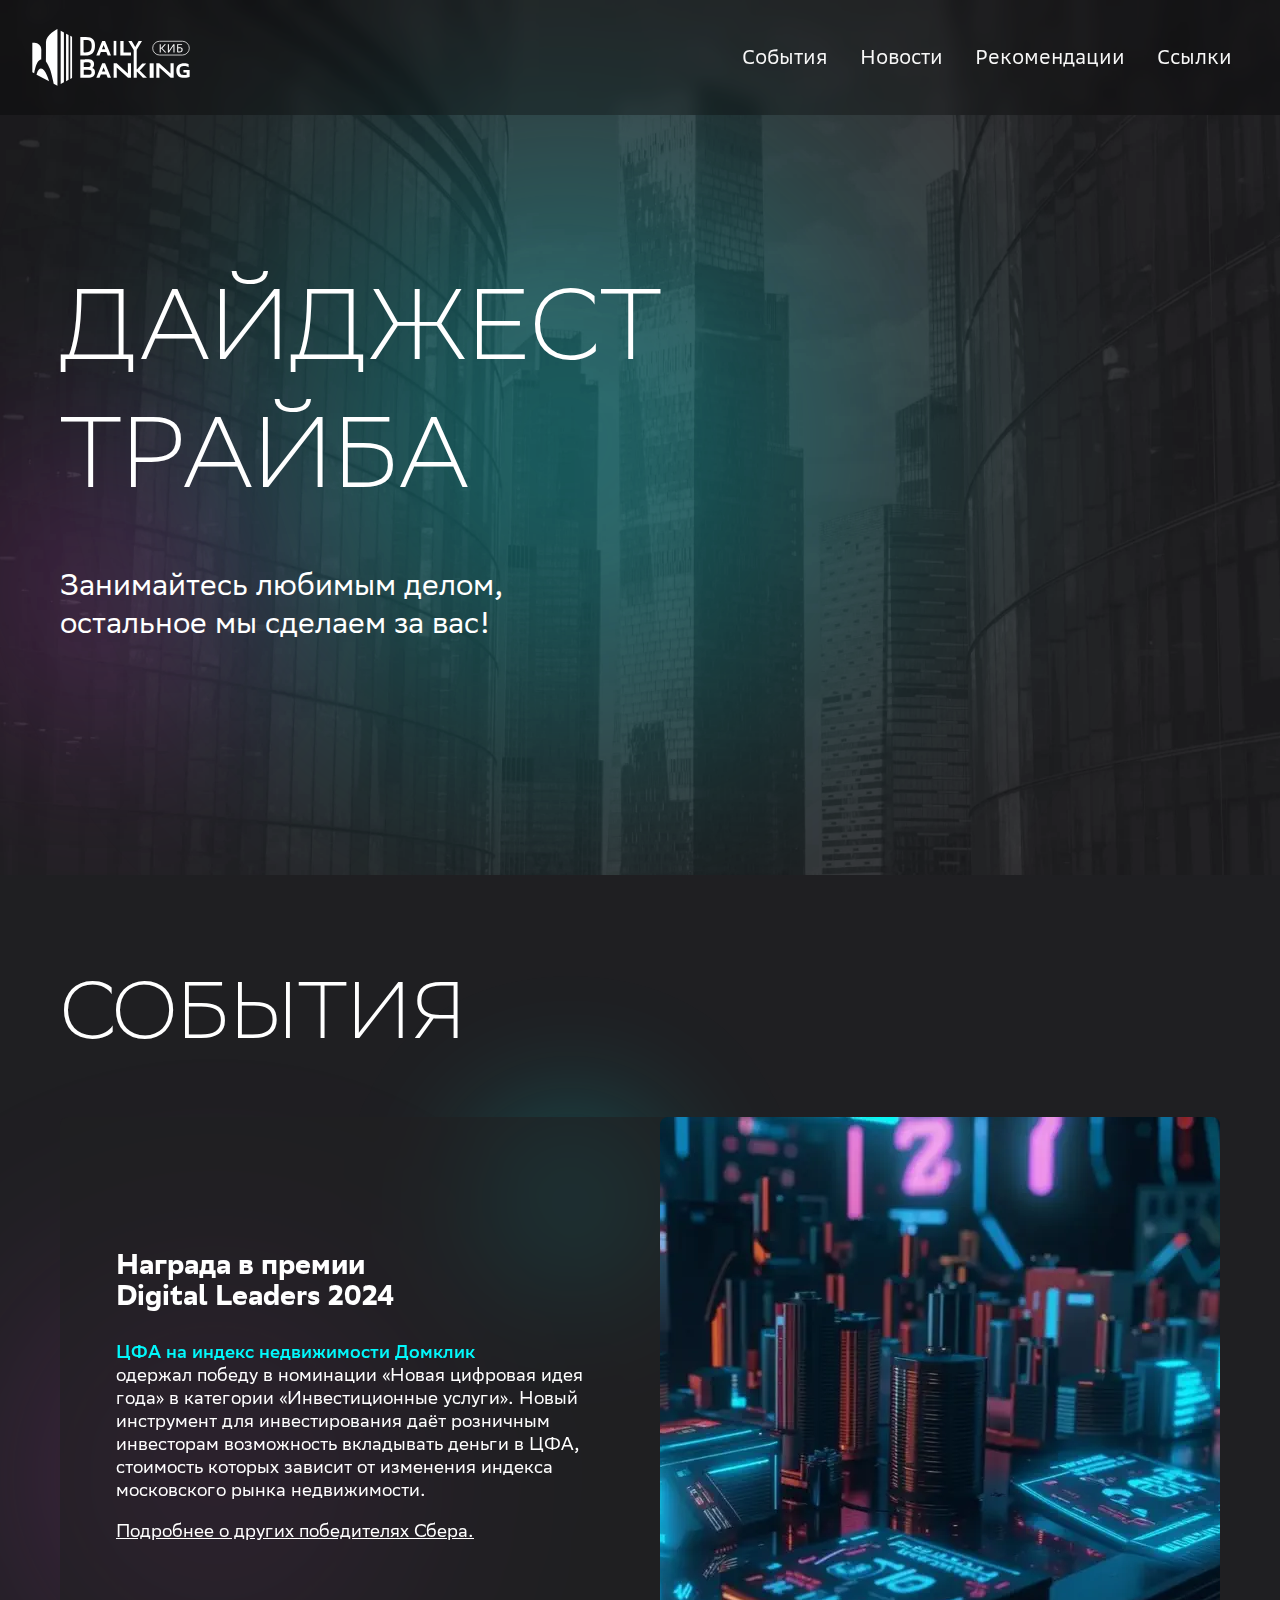
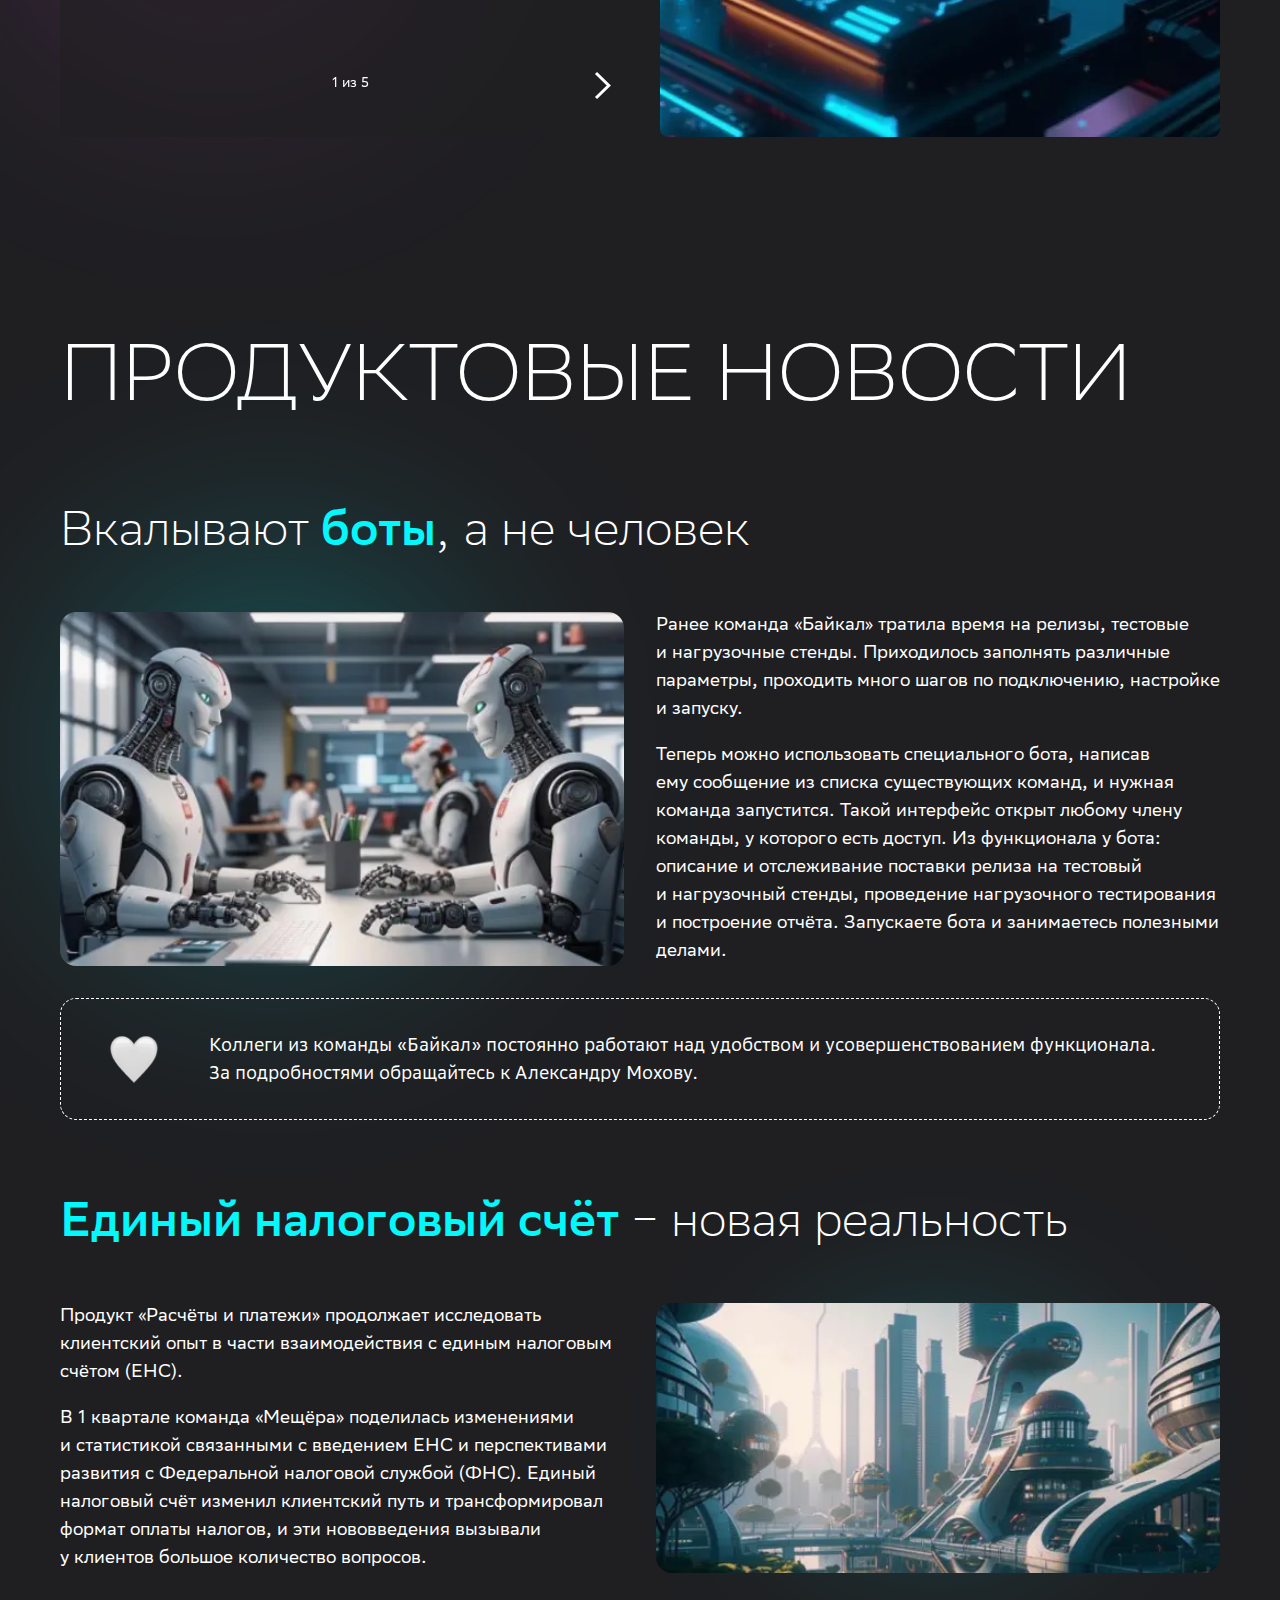
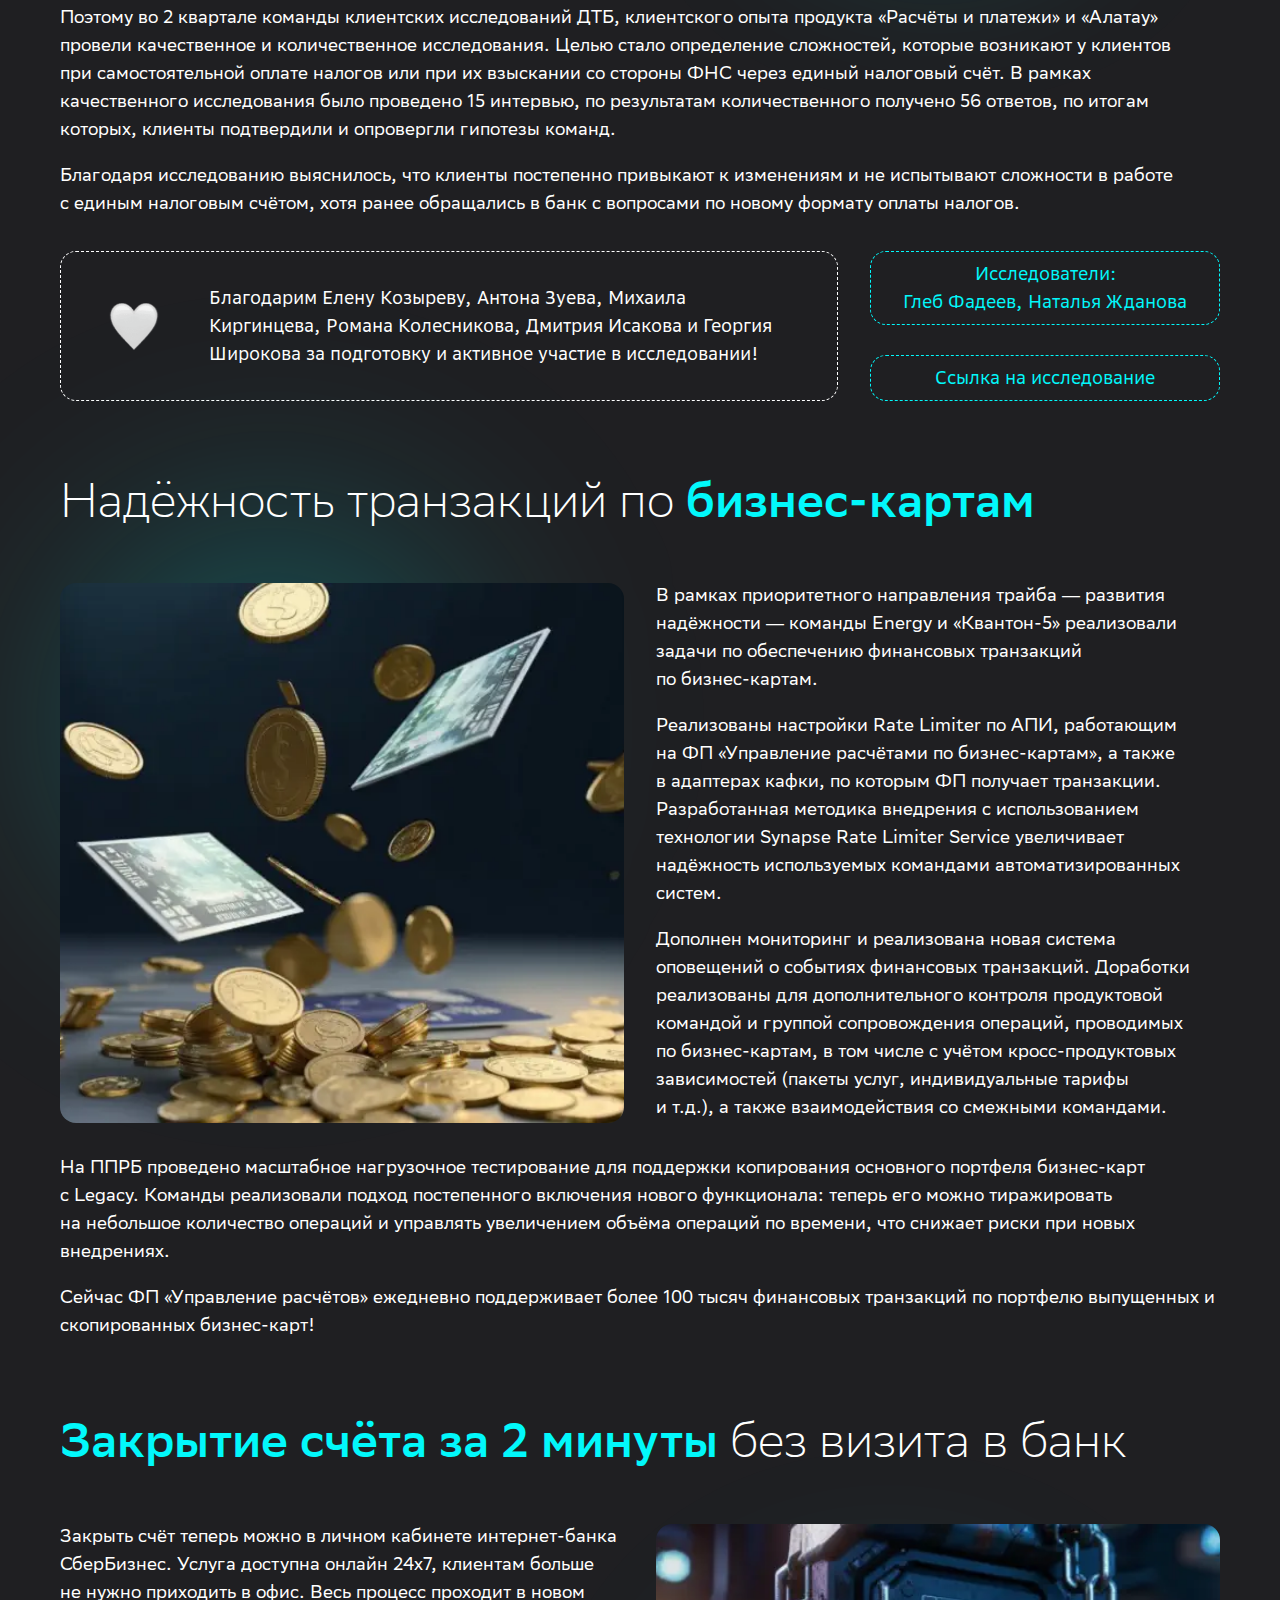
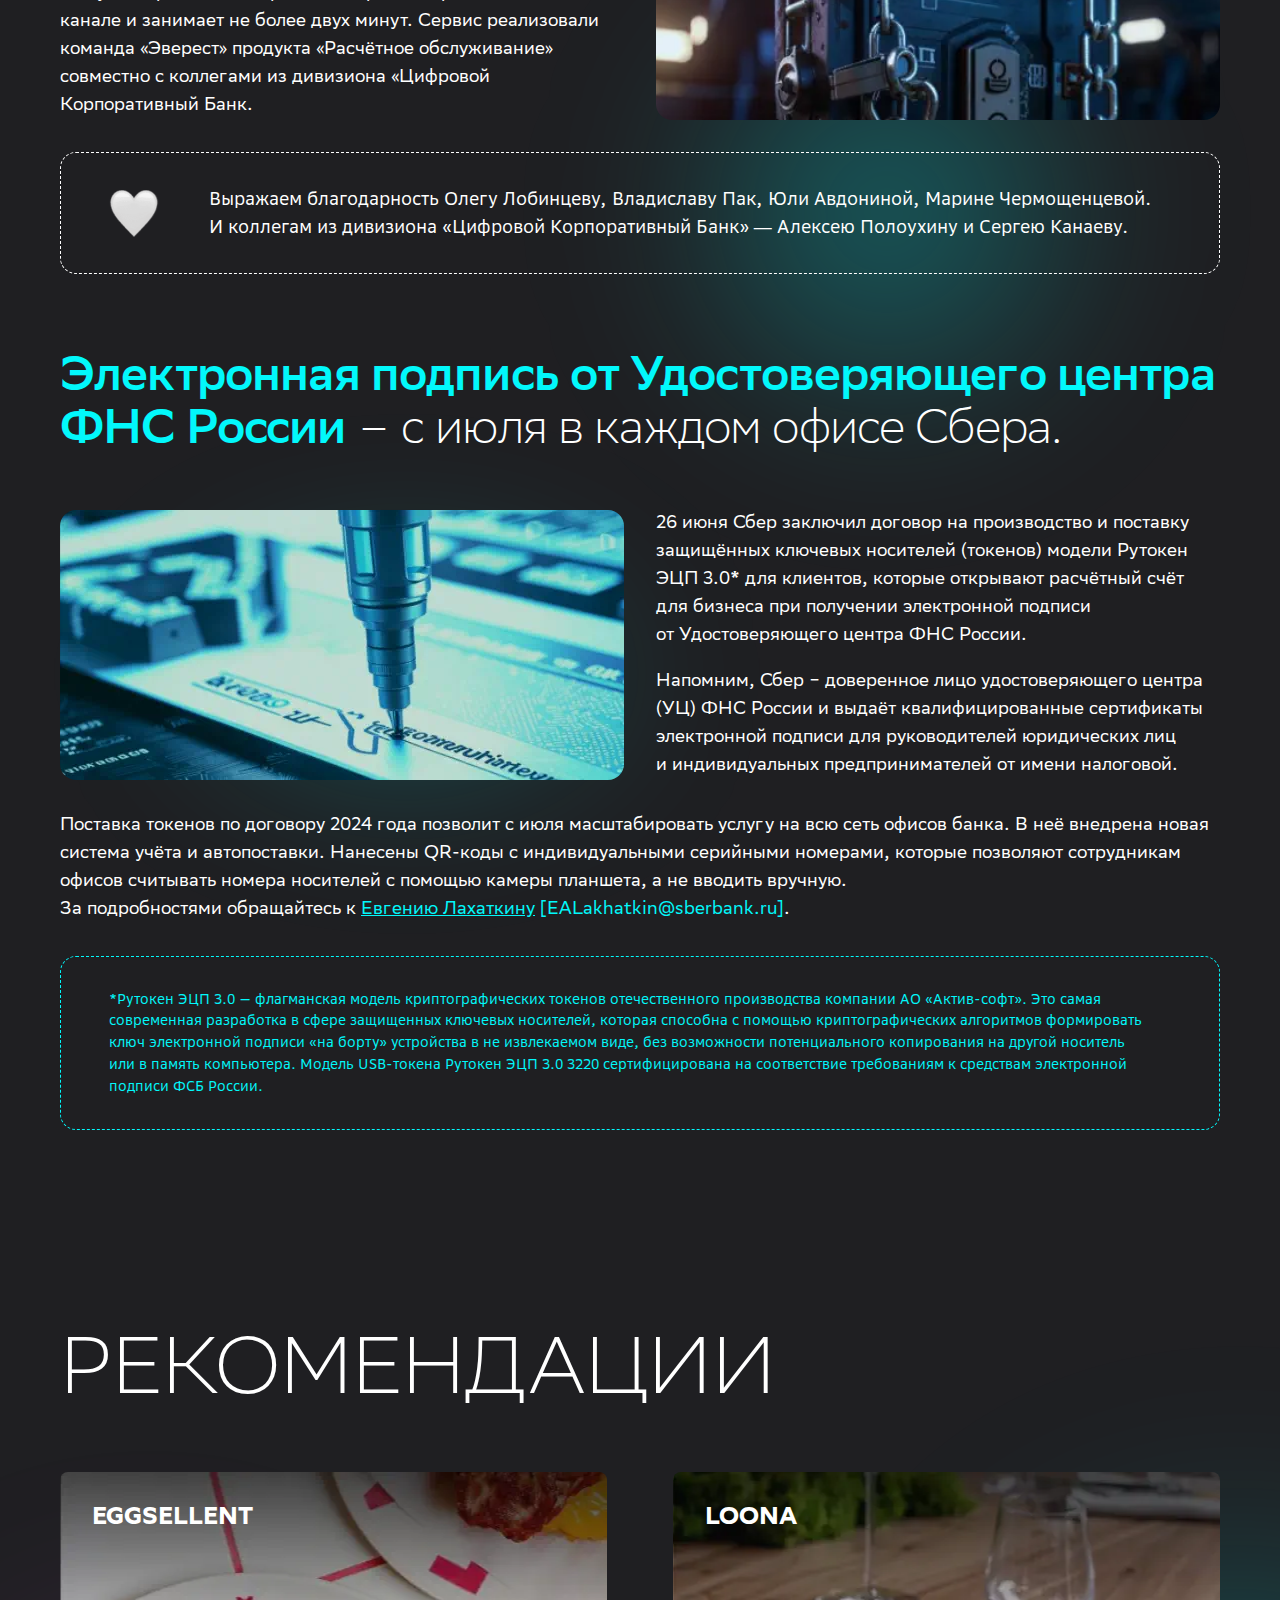
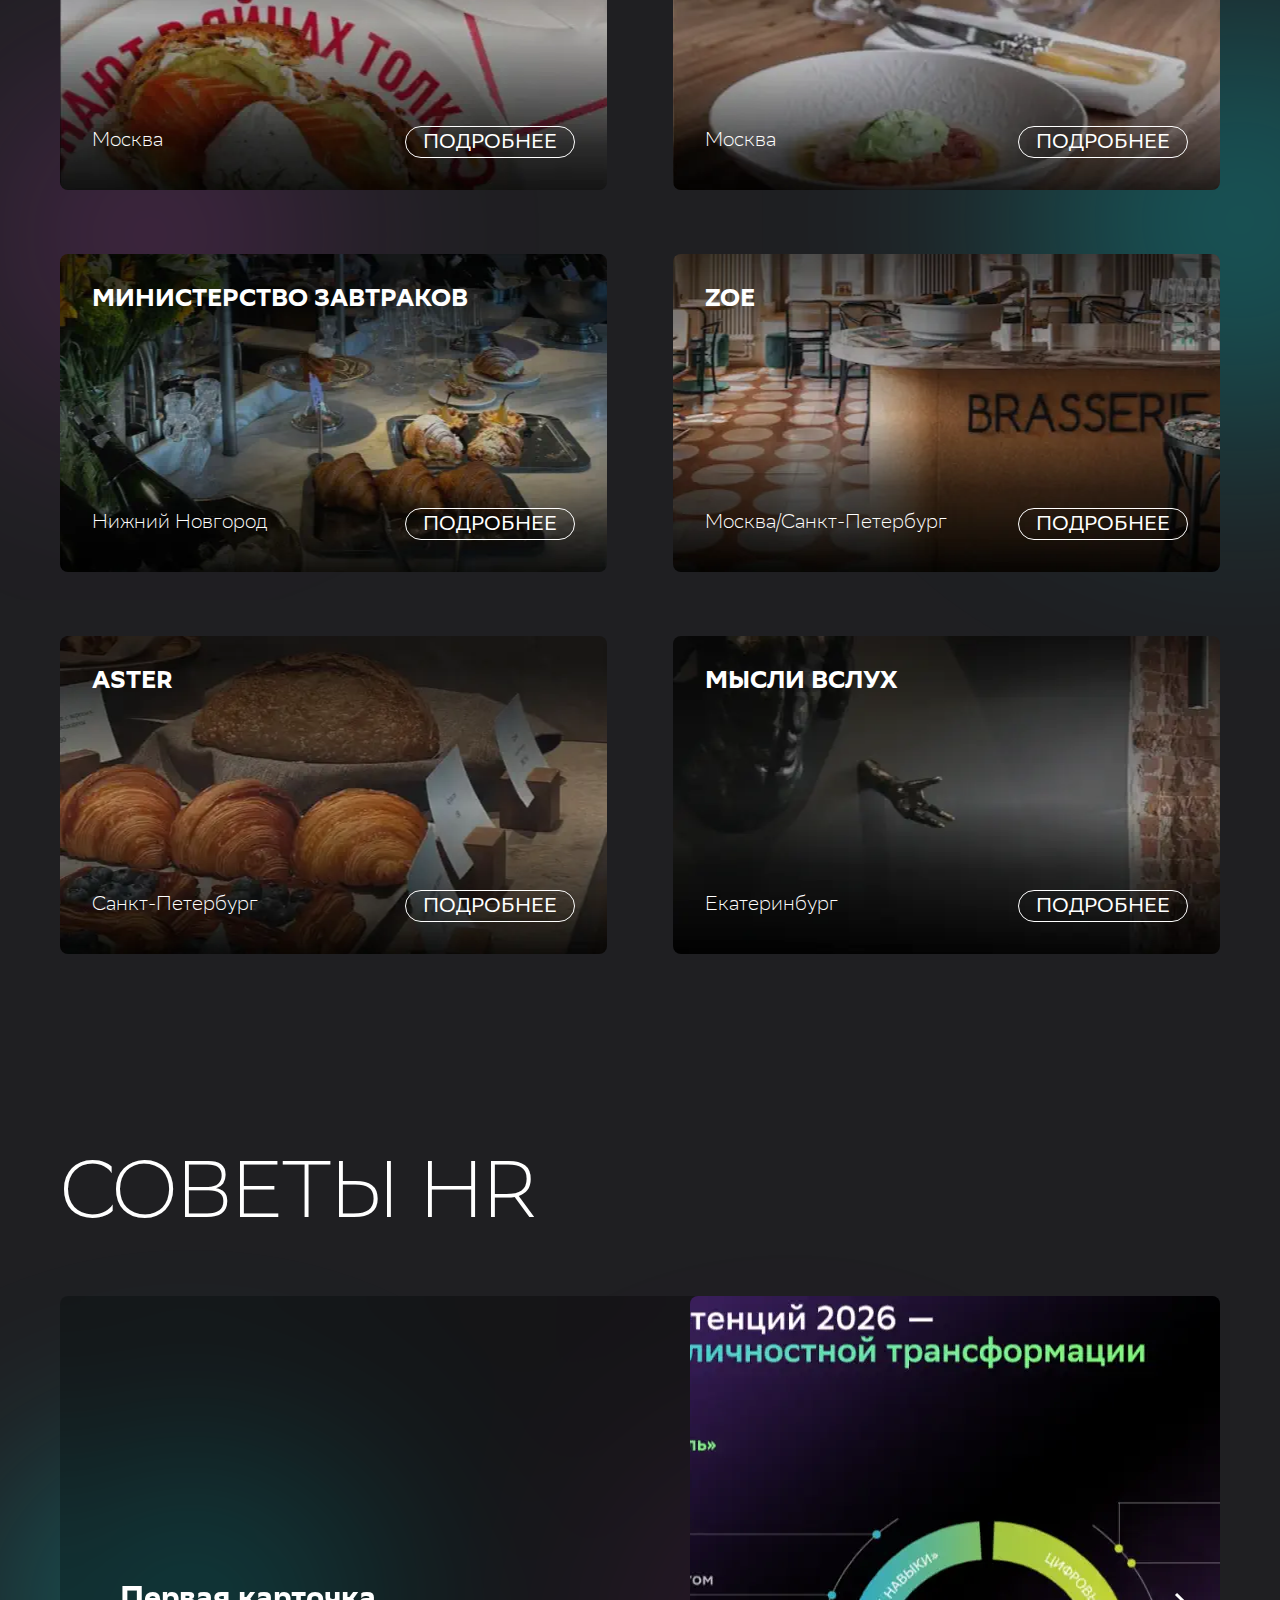
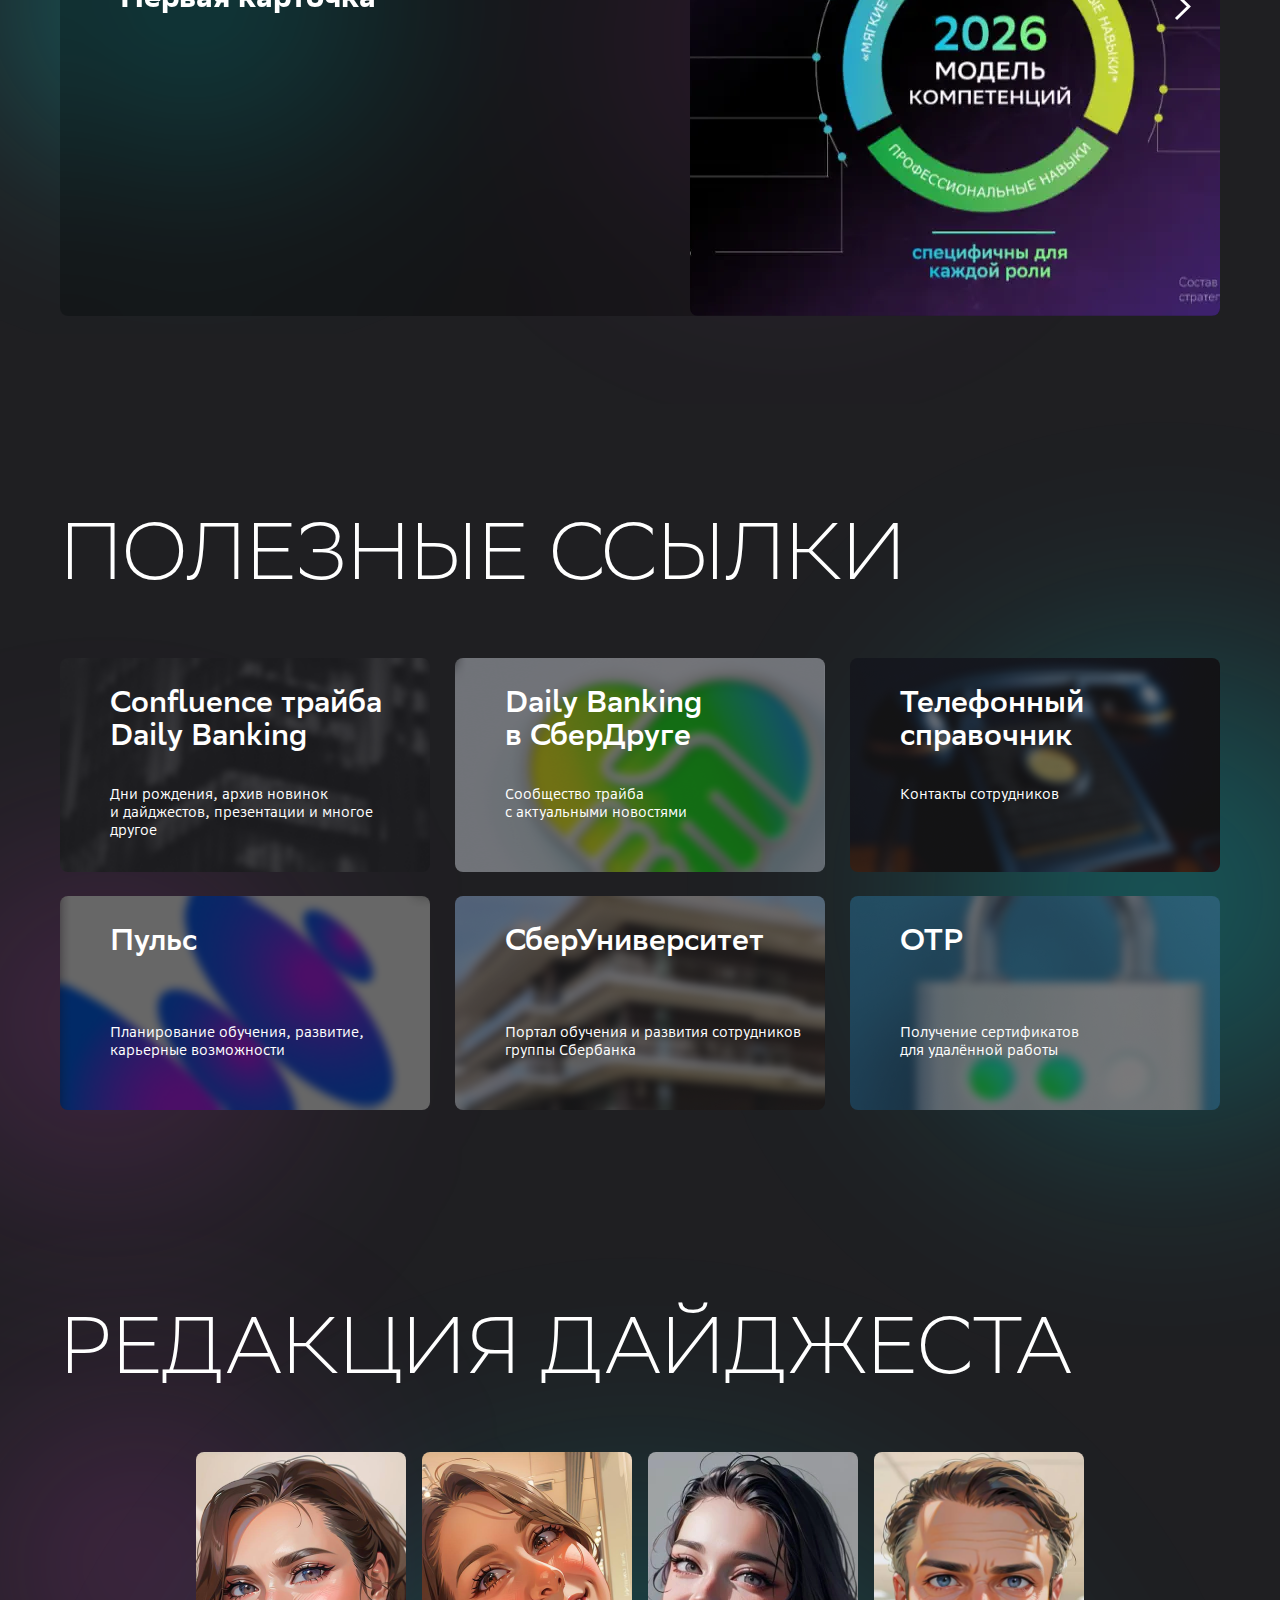
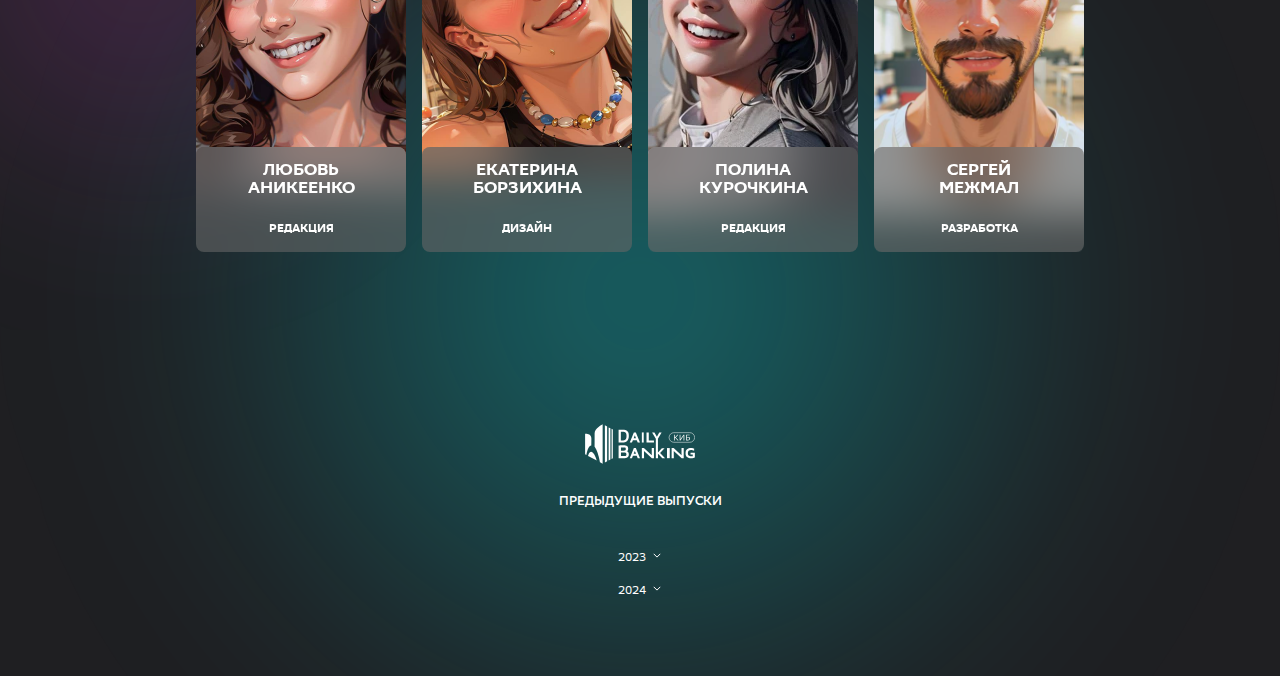
==== commit 245e59f8: "2024-06: prerelease 1" ====
--- a/index.html
+++ b/index.html
@@ -1,101 +1,173 @@
-<!DOCTYPE html><html><head><title>Daily Banking :: Дайджест</title><meta charset="utf-8"><meta name="viewport" content="width=device-width, initial-scale=1.0, user-scalable=no"><link rel="icon" href="favicon.ico"><link rel="icon" sizes="196x196" href="assets/img/196x196.22e7542e.png"><link rel="icon" sizes="192x192" href="assets/img/192x192.0b0f3bcd.png"><link rel="icon" sizes="96x96" href="assets/img/96x96.d7949d68.png"><link rel="icon" sizes="32x32" href="assets/img/32x32.8571c844.png"><link rel="apple-touch-icon-precomposed" sizes="180x180" href="assets/img/180x180.f4f1e489.png"><link rel="apple-touch-icon-precomposed" sizes="152x152" href="assets/img/152x152.50b55aed.png"><link rel="apple-touch-icon-precomposed" sizes="144x144" href="assets/img/144x144.84ea72eb.png"><link rel="apple-touch-icon-precomposed" sizes="120x120" href="assets/img/120x120.dd7b9a3a.png"><link rel="apple-touch-icon-precomposed" sizes="114x114" href="assets/img/114x114.1a9336be.png"><link rel="apple-touch-icon-precomposed" sizes="76x76" href="assets/img/76x76.2b980231.png"><link rel="apple-touch-icon-precomposed" sizes="72x72" href="assets/img/72x72.508f6a93.png"><link rel="apple-touch-icon-precomposed" sizes="57x57" href="assets/img/57x57.1fbd920b.png"><link rel="stylesheet" href="assets/fonts/index.css"><style>/*! normalize.css v8.0.1 | MIT License | github.com/necolas/normalize.css */html{line-height:1.15;-webkit-text-size-adjust:100%}body{margin:0}main{display:block}h1{font-size:2em;margin:.67em 0}hr{box-sizing:content-box;height:0;overflow:visible}pre{font-family:monospace,monospace;font-size:1em}a{background-color:rgba(0,0,0,0)}abbr[title]{border-bottom:none;text-decoration:underline;text-decoration:underline;-webkit-text-decoration:underline dotted;text-decoration:underline dotted}b,strong{font-weight:bolder}code,kbd,samp{font-family:monospace,monospace;font-size:1em}small{font-size:80%}sub,sup{font-size:75%;line-height:0;position:relative;vertical-align:baseline}sub{bottom:-0.25em}sup{top:-0.5em}img{border-style:none}button,input,optgroup,select,textarea{font-family:inherit;font-size:100%;line-height:1.15;margin:0}button,input{overflow:visible}button,select{text-transform:none}button,[type=button],[type=reset],[type=submit]{-webkit-appearance:button}button::-moz-focus-inner,[type=button]::-moz-focus-inner,[type=reset]::-moz-focus-inner,[type=submit]::-moz-focus-inner{border-style:none;padding:0}button:-moz-focusring,[type=button]:-moz-focusring,[type=reset]:-moz-focusring,[type=submit]:-moz-focusring{outline:1px dotted ButtonText}fieldset{padding:.35em .75em .625em}legend{box-sizing:border-box;color:inherit;display:table;max-width:100%;padding:0;white-space:normal}progress{vertical-align:baseline}textarea{overflow:auto}[type=checkbox],[type=radio]{box-sizing:border-box;padding:0}[type=number]::-webkit-inner-spin-button,[type=number]::-webkit-outer-spin-button{height:auto}[type=search]{-webkit-appearance:textfield;outline-offset:-2px}[type=search]::-webkit-search-decoration{-webkit-appearance:none}::-webkit-file-upload-button{-webkit-appearance:button;font:inherit}details{display:block}summary{display:list-item}template{display:none}[hidden]{display:none}*{background-repeat:no-repeat}html{scroll-behavior:smooth}body{color:#fff;background-color:#1f1f22;font-family:"SBSansDisplay",Arial,sans-serif}body main section{position:relative}body main section .highlight-layer{position:absolute;width:100%;display:flex;justify-content:center;pointer-events:none;overflow:hidden}body main section .highlight-layer .highlight-frame{display:flex;justify-content:center;align-items:center;overflow:hidden;border-radius:50%}body main section .highlight-layer .highlight-frame.highlight-frame1 .highlight-image{background-image:radial-gradient(50% 50% at 50% 50%, rgba(234, 70, 228, 0.25) 0%, rgba(234, 70, 228, 0) 100%)}body main section .highlight-layer .highlight-frame.highlight-frame2 .highlight-image{background-image:radial-gradient(50% 50% at 50% 50%, rgba(2, 248, 251, 0.25) 0%, rgba(2, 248, 251, 0) 100%)}body main section .card-image-preloader{position:absolute;width:0;height:0;overflow:hidden}body main section .container{position:relative;max-width:286px;margin:0 auto;padding:60px 0}body main section .container>h1{margin:0 0 32px;font-size:32px;font-weight:300;text-transform:uppercase}body main section .container .hidden{display:none}body main section .container .opacity-0{opacity:0;z-index:-1}body main section .container span.nbr{white-space:nowrap}body main section .container .paragraph:not(:last-child){margin-bottom:1em}body main section .container .paragraph a{color:#fff}body main section .container ul{margin:0;padding-left:20px}body main section .container ul li{margin-left:8px}body main section .container ul li::marker{content:"・ "}@media(min-width: 800px){body main section .container{max-width:1160px;padding:100px 32px}body main section .container>h1{font-size:80px;margin-bottom:50px}}section.title{background-image:url(assets/img/background.e7245123.webp);background-size:cover;background-position:center}section.title .highlight-layer{height:802px}section.title .highlight-layer .highlight-frame.highlight-frame1{width:430px;height:430px;margin-top:225px;margin-left:-180px;filter:blur(90px)}section.title .highlight-layer .highlight-frame.highlight-frame1 .highlight-image{width:223px;height:223px}section.title .highlight-layer .highlight-frame.highlight-frame2{width:700px;height:700px;margin-top:50px;margin-right:-200px;filter:blur(50px)}section.title .highlight-layer .highlight-frame.highlight-frame2 .highlight-image{width:585px;height:585px}section.title .highlight-layer .highlight-frame.highlight-frame2 .highlight-image{background-image:radial-gradient(50% 50% at 50% 50%, rgba(2, 248, 251, 0.35) 0%, rgba(2, 248, 251, 0) 100%)}section.title nav ul{margin:0;padding:0;list-style-type:none}section.title nav ul li::marker{content:none !important}section.title nav ul li a{padding:4px 8px;color:#f8f8f8;-webkit-text-decoration:none;text-decoration:none;font-family:"SBSansText",Arial,sans-serif;font-size:20px}section.title nav.mobile{position:absolute;width:100%;height:0;transition:height .25s;overflow:hidden;background:rgba(0,0,0,.3);-webkit-backdrop-filter:blur(8.5px);backdrop-filter:blur(8.5px);z-index:1}section.title nav.mobile ul{width:286px;margin:80px auto 0}section.title nav.mobile ul li{margin:40px 0}section.title nav.mobile ul li a:before{content:"⏤";margin-right:1rem}section.title nav.desktop{display:none;margin-left:48px}section.title nav.desktop ul{display:flex;flex-wrap:wrap}section.title nav.desktop ul li{margin:4px 8px}section.title header{background:rgba(0,0,0,.3);-webkit-backdrop-filter:blur(8.5px);backdrop-filter:blur(8.5px)}section.title header .container{width:286px;height:72px;margin:0 auto;padding:0;display:flex;align-items:center;justify-content:space-between}section.title header .container .logo{width:103px;min-width:103px;height:37px;min-height:37px;background-image:url(assets/img/logo.a025b941.svg);background-size:contain}section.title header .container button{display:flex;align-items:center;border:none;background-color:inherit;padding:24px 32px;margin-right:-32px;font-size:12px;font-weight:400;cursor:pointer;font-family:"SBSansText",Arial,sans-serif;color:#fff;text-transform:uppercase}section.title header .container button .arrow{width:16px;height:16px;margin-left:8px;background-image:url(assets/img/arrow.2eec2218.svg);background-size:contain;background-position:center;transition:transform .25s}section.title.mobile-nav-visible button .arrow{transform:rotate(90deg)}section.title.mobile-nav-visible nav.mobile{height:730px}section.title>.container{min-height:730px;max-width:286px;display:flex;flex-direction:column;justify-content:center;margin:0 auto;padding:0}section.title>.container .title{text-transform:uppercase;font-size:48px;font-weight:300;margin-top:-70px;margin-bottom:20px}section.title>.container .slogan{font-size:20px;white-space:nowrap}@media(min-width: 800px){section.title .highlight-layer{height:875px}section.title .highlight-layer .highlight-frame.highlight-frame1{width:730px;height:730px;margin-top:225px;margin-left:-1080px}section.title .highlight-layer .highlight-frame.highlight-frame1 .highlight-image{width:500px;height:500px}section.title .highlight-layer .highlight-frame.highlight-frame2{width:1180px;height:1180px;margin-top:-150px;margin-left:-150px;margin-right:inherit;filter:blur(100px)}section.title .highlight-layer .highlight-frame.highlight-frame2 .highlight-image{width:950px;height:950px}section.title header .container{width:auto;height:115px;max-width:1380px;padding:0 32px}section.title header .container .logo{width:158px;min-width:158px;height:57px;min-height:57px}section.title header .container button{display:none}section.title header .container nav.desktop{display:block}section.title nav.mobile{display:none}section.title>.container{position:relative;min-height:760px;max-width:1160px;padding:0 32px}section.title>.container .title{margin-bottom:40px;font-size:100px;line-height:128px}section.title>.container .slogan{font-size:30px;line-height:38.5px}}section.events .highlight-layer .highlight-frame.highlight-frame1{width:730px;height:730px;margin-top:-225px;margin-left:-470px;filter:blur(100px)}section.events .highlight-layer .highlight-frame.highlight-frame1 .highlight-image{width:500px;height:500px}section.events .highlight-layer .highlight-frame.highlight-frame2{width:900px;height:700px;margin-top:50px;margin-right:-250px;filter:blur(100px)}section.events .highlight-layer .highlight-frame.highlight-frame2 .highlight-image{width:670px;height:470px}section.events .highlight-layer .highlight-frame.highlight-frame2 .highlight-image{background-image:radial-gradient(50% 50% at 50% 50%, rgba(2, 248, 251, 0.35) 0%, rgba(2, 248, 251, 0) 100%)}section.events .container .content{position:relative;display:flex;flex-direction:column-reverse;-webkit-backdrop-filter:blur(4px);backdrop-filter:blur(4px);background-color:rgba(31,31,34,.6);border-radius:8px;padding-bottom:88px}section.events .container .content .card-placeholder{transition:height .25s}section.events .container .content .card-placeholder ul.bar{position:absolute;display:none;margin:0;padding:16px 16px;list-style-type:none;z-index:1}section.events .container .content .card-placeholder ul.bar li{height:10px;border-radius:3px;background-color:#fff;width:11px;transition:width .25s}section.events .container .content .card-placeholder ul.bar li::marker{content:none}section.events .container .content .card-placeholder ul.bar li[data-class=active]{width:58px}section.events .container .content .card-placeholder ul.bar li[data-class=near]{width:15px}section.events .container .content .card-placeholder ul.bar li:not(:last-child){margin-right:4px}section.events .container .content .card-placeholder .card{position:absolute;width:254px;padding:64px 16px 32px;border-radius:8px;transition:opacity .25s}section.events .container .content .card-placeholder .card.hidden{display:inherit;opacity:0;pointer-events:none}section.events .container .content .card-placeholder .card .text h1{margin:0 0 1em;font-size:20px;line-height:22.16px;font-weight:700}section.events .container .content .card-placeholder .card .text .paragraph{font-size:12px;line-height:19.2px}section.events .container .content .card-placeholder .card .text .paragraph strong{font-weight:600}section.events .container .content .picture{height:360px;display:flex;justify-content:center;align-items:flex-end;border-radius:8px;background-color:#404040;background-position:center;background-size:cover;background-image:url(assets/img/default-background.f38554b5.webp);transition:background .25s}section.events .container .pagination{position:absolute;display:flex;padding:8px 0;margin:-88px 0 8px;width:286px;justify-content:space-between;align-items:center;font-size:14px;line-height:17.5px;border-radius:8px}section.events .container .pagination button{width:76px;height:72px;border:none;background-color:inherit;cursor:pointer;background-position:center;transition:opacity .25s}section.events .container .pagination button.left{background-image:url(assets/img/left-arrow.756a0b10.svg)}section.events .container .pagination button.right{background-image:url(assets/img/right-arrow.e61e509d.svg)}section.events .container .pagination button.hidden{display:inherit;opacity:0;pointer-events:none}section.events .container .pagination.hidden{display:none}@media(min-width: 800px){section.events .highlight-layer .highlight-frame.highlight-frame1{width:800px;height:800px;margin-top:200px;margin-left:-850px;filter:blur(100px)}section.events .highlight-layer .highlight-frame.highlight-frame1 .highlight-image{width:570px;height:570px}section.events .highlight-layer .highlight-frame.highlight-frame2{width:415px;height:415px;margin-top:120px;margin-left:-140px;margin-right:inherit;filter:blur(60px)}section.events .highlight-layer .highlight-frame.highlight-frame2 .highlight-image{width:277px;height:277px}section.events .container .content{height:620px;flex-direction:row;align-items:stretch;padding:0}section.events .container .content .card-placeholder{flex-basis:580px;flex-shrink:1}section.events .container .content .card-placeholder ul.bar{display:none;padding:44px 64px}section.events .container .content .card-placeholder .cards .card{height:516px;width:452px;padding:16px 64px 88px;display:flex !important;flex-direction:column;justify-content:center}section.events .container .content .card-placeholder .cards .card .text{height:auto;overflow:hidden}section.events .container .content .card-placeholder .cards .card .text h1{margin-top:1rem;font-size:30px;line-height:33.24px}section.events .container .content .card-placeholder .cards .card .text .paragraph{font-size:18px;line-height:23px}section.events .container .content .card-placeholder .cards .card .text .paragraph ul li{margin:20px 0}section.events .container .content .card-placeholder .cards .card .text[data-overflow=auto]{overflow:auto}section.events .container .content .picture{position:relative;height:inherit;flex-basis:580px;flex-shrink:100;display:flex;justify-content:center;align-items:center}section.events .container .pagination{width:580px;margin-top:-104px;padding:16px 0}}section.events .container .content{padding:0}@media(min-width: 800px){section.events .container .content .card-placeholder{flex-basis:660px}section.events .container .content .card-placeholder .cards .card{width:532px;height:588px;padding-bottom:16px}section.events .container .content .card-placeholder .cards .card .text h1{font-size:28px;line-height:30.8px}section.events .container .content .picture{flex-basis:500px}}section.events .container .content .picture{background-image:url(assets/img/event-picture.772774de.webp)}section.news .container .card{position:relative;max-width:286px;margin:64px auto}section.news .container .card h1{margin:0 0 16px;font-size:20px;line-height:22px;font-weight:300}section.news .container .card h1 strong{font-weight:600;color:#02f8fb}section.news .container .card .paragraph{font-size:14px;line-height:22.4px}section.news .container .card .strong{font-weight:600;color:#02f8fb}section.news .container .card .strong a{color:#02f8fb}section.news .container .card .footer{display:none}@media(min-width: 800px){section.news .container .highlight-layer{overflow:visible}section.news .container .highlight-layer .highlight-frame.highlight-frame2 .highlight-image{background-image:radial-gradient(50% 50% at 50% 50%, rgba(2, 248, 251, 0.35) 0%, rgba(2, 248, 251, 0) 100%)}section.news .container .cards{margin-bottom:-80px}section.news .container .cards .card{max-width:1160px;margin:80px auto}section.news .container .cards .card h1{margin-bottom:50px;font-size:48px;line-height:52.8px}section.news .container .cards .card .row:not(:last-child){margin-bottom:32px}section.news .container .cards .card .row .paragraph{font-size:18px;line-height:28px}section.news .container .cards .card .row:has(>.col){display:flex;align-items:stretch;justify-content:space-between}section.news .container .cards .card .row:has(>.col) .col:not(:last-child){margin-right:32px}section.news .container .cards .card .row:has(>.col) .col.picture{position:relative;flex-basis:564px;flex-shrink:100;border-radius:16px;background-position:center;background-size:cover}section.news .container .cards .card .row:has(>.col) .col.text{flex-basis:564px;flex-shrink:1}section.news .container .cards .card .row:has(>.col) .col.primary{flex-grow:1}section.news .container .cards .card .row:has(>.col) .col.secondary{display:flex;flex-direction:column;justify-content:space-between;flex-shrink:1}section.news .container .cards .card .row:has(>.col) .col.secondary a{-webkit-text-decoration:none;text-decoration:none}section.news .container .cards .card .row:has(>.col) .col.secondary .line{height:40px;padding:0 32px;display:flex;justify-content:center;align-items:center;border:dashed 1px #fff;border-radius:50px}section.news .container .cards .card .row:has(>.col) .col.secondary .line.aqua{border-color:#02f8fb}section.news .container .cards .card .row:has(>.col) .col.secondary .line.aqua .text{color:#02f8fb}section.news .container .cards .card .row:has(>.col) .col.secondary .line .text{padding-top:3px;line-height:24.8px;white-space:nowrap}section.news .container .cards .card .footer{padding:32px 48px;display:flex;align-items:center;border:dashed #fff 1px;border-radius:16px}section.news .container .cards .card .footer.aqua{border-color:#02f8fb}section.news .container .cards .card .footer.aqua .text{color:#02f8fb}section.news .container .cards .card .footer .icon{height:50px;flex-basis:50px;flex-shrink:1;margin-right:50px;background-position:center}section.news .container .cards .card .footer .icon.heart{background-image:url(assets/img/heart.b057fd77.webp)}section.news .container .cards .card .footer .icon.shine{background-image:url(assets/img/shine.5abc99b9.webp)}section.news .container .cards .card .footer .text{font-size:18px;font-family:"SBSansText",Arial,sans-serif;line-height:28px;flex-shrink:100}}@media(min-width: 800px){section.news{overflow:hidden}section.news .card-placeholder:nth-child(1) .col.picture{background-image:url(assets/img/news-picture.5d79eb3c.webp)}section.news .card-placeholder:nth-child(1) .highlight-layer .highlight-frame.highlight-frame2{width:580px;height:570px;margin-top:-20px;margin-left:-920px;filter:blur(80px)}section.news .card-placeholder:nth-child(1) .highlight-layer .highlight-frame.highlight-frame2 .highlight-image{width:396px;height:386px}section.news .card-placeholder:nth-child(2) .col.picture{background-image:url(assets/img/news-picture.054f9c9e.webp)}section.news .card-placeholder:nth-child(2) .footer .icon.heart.white{background-image:url(assets/img/heart-white.3a3dbd40.webp);background-size:contain}section.news .card-placeholder:nth-child(2) .highlight-layer .highlight-frame.highlight-frame2{width:580px;height:320px;margin-top:0;margin-right:-530px;filter:blur(80px)}section.news .card-placeholder:nth-child(2) .highlight-layer .highlight-frame.highlight-frame2 .highlight-image{width:396px;height:136px}section.news .card-placeholder:nth-child(3) .col.text .paragraph ol{padding-left:22px;margin:0}section.news .card-placeholder:nth-child(3) .col.text .paragraph ol li{margin-right:-20px}section.news .card-placeholder:nth-child(3) .footer .icon.heart.white{background-image:url(assets/img/heart-white.3a3dbd40.webp);background-size:contain}section.news .card-placeholder:nth-child(3) .col.picture{background-image:url(assets/img/news-picture.4c7082af.webp)}section.news .card-placeholder:nth-child(3) .highlight-layer .highlight-frame.highlight-frame2{width:680px;height:680px;margin-top:40px;margin-right:-400px;filter:blur(80px)}section.news .card-placeholder:nth-child(3) .highlight-layer .highlight-frame.highlight-frame2 .highlight-image{width:496px;height:496px}section.news .card-placeholder:nth-child(4) .col.picture{background-image:url(assets/img/news-picture.efff82ce.webp)}section.news .card-placeholder:nth-child(4) .highlight-layer .highlight-frame.highlight-frame2{width:576px;height:465px;margin-top:0;margin-right:-530px;filter:blur(80px)}section.news .card-placeholder:nth-child(4) .highlight-layer .highlight-frame.highlight-frame2 .highlight-image{width:392px;height:281px}section.news .card-placeholder:nth-child(5) .col.picture{background-image:url(assets/img/news-picture.78f4c9db.webp)}section.news .card-placeholder:nth-child(5) .footer .icon.heart.white{background-image:url(assets/img/heart-white.3a3dbd40.webp);background-size:contain}section.news .card-placeholder:nth-child(5) .highlight-layer .highlight-frame.highlight-frame2{width:700px;height:440px;margin-top:100px;margin-left:-530px;filter:blur(80px)}section.news .card-placeholder:nth-child(5) .highlight-layer .highlight-frame.highlight-frame2 .highlight-image{width:516px;height:256px}}section.tips .highlight1{margin-top:-225px;margin-left:-470px;width:730px;height:730px;background:radial-gradient(50% 50% at 50% 50%, rgba(234, 70, 228, 0.25) 0%, rgba(234, 70, 228, 0) 100%)}section.tips .highlight2{margin-top:20px;margin-right:-500px;width:900px;height:900px;background:radial-gradient(50% 50% at 50% 50%, rgba(2, 248, 251, 0.35) 0%, rgba(2, 248, 251, 0) 100%)}section.tips .highlight-layer .highlight-frame.highlight-frame1{width:730px;height:730px;margin-top:-225px;margin-left:-470px;filter:blur(100px)}section.tips .highlight-layer .highlight-frame.highlight-frame1 .highlight-image{width:500px;height:500px}section.tips .highlight-layer .highlight-frame.highlight-frame2{width:900px;height:900px;margin-top:-30px;margin-right:-550px;filter:blur(100px)}section.tips .highlight-layer .highlight-frame.highlight-frame2 .highlight-image{width:670px;height:670px}section.tips .highlight-layer .highlight-frame.highlight-frame2 .highlight-image{background-image:radial-gradient(50% 50% at 50% 50%, rgba(2, 248, 251, 0.35) 0%, rgba(2, 248, 251, 0) 100%)}section.tips .container .cards{display:none}section.tips .container .thumbnail{height:280px;margin:48px 0;padding:32px 24px;display:flex;flex-direction:column;justify-content:space-between;background-position:center center;background-size:cover;border-radius:8px}section.tips .container .thumbnail h1{font-size:18px;line-height:23px;text-transform:uppercase}section.tips .container .thumbnail .place{font-size:16px;font-weight:300;line-height:20.5px}section.tips .container .thumbnail .place a{color:#fff}section.tips .container .thumbnail button{display:none}@media(min-width: 800px){section.tips .highlight1{margin-top:270px;margin-left:-980px;height:810px}section.tips .highlight2{margin-top:140px;margin-right:-1200px;height:940px}section.tips .highlight-layer .highlight-frame.highlight-frame1{margin-top:240px;margin-left:-980px}section.tips .highlight-layer .highlight-frame.highlight-frame2{margin-top:140px;margin-right:-1200px}section.tips .container .cards{display:none;position:absolute;z-index:1}section.tips .container .cards .card{height:700px;position:absolute;border-radius:8px;background-color:rgba(0,0,0,.5);-webkit-backdrop-filter:blur(60px);backdrop-filter:blur(60px)}@supports not (-webkit-hyphens: none){section.tips .container .cards .card{transition:width .25s, height .25s, left .25s, top .25s, margin .25s, opacity .25s}}section.tips .container .cards .card .closeButtonPosition{text-align:right}section.tips .container .cards .card .closeButtonPosition button.close{position:absolute;width:72px;height:72px;margin-left:-72px;border:none;border-radius:50%;background-color:inherit;background-image:url(assets/img/times.77915df0.svg);background-position:center;cursor:pointer;-webkit-user-select:none;-moz-user-select:none;user-select:none}section.tips .container .cards .card .columns{height:100%;display:flex;align-items:stretch}section.tips .container .cards .card .columns .picture{flex-basis:480px;flex-shrink:100;background-color:#708090;border-radius:8px;background-size:cover}section.tips .container .cards .card .columns .text-container{display:flex;flex-basis:675px;flex-shrink:1;align-items:center}section.tips .container .cards .card .columns .text-container .text{margin:50px}section.tips .container .cards .card .columns .text-container .text h1{font-size:30px;line-height:42px;text-transform:uppercase;margin:0 0 50px}section.tips .container .cards .card .columns .text-container .text .paragraph{font-size:18px;font-weight:300;font-family:"SBSansText",Arial,sans-serif}section.tips .container .cards .card .columns .text-container .text .paragraph.place{margin-bottom:24px;font-family:"SBSansDisplay",Arial,sans-serif}section.tips .container .cards .card.hidden{display:none !important}section.tips .container .thumbnails{display:flex;flex-wrap:wrap;justify-content:space-between;margin:-32px}}@media(min-width: 800px)and (max-width: 1224px){section.tips .container .thumbnails{flex-direction:column;align-items:center}}@media(min-width: 800px){section.tips .container .thumbnails .thumbnail{height:318px;width:547px;margin:32px;padding:0}section.tips .container .thumbnails .thumbnail h1{margin:32px;font-size:24px;line-height:30.8px}section.tips .container .thumbnails .thumbnail .footer{display:flex;flex-direction:row;justify-content:space-between;align-items:flex-end;margin:32px}section.tips .container .thumbnails .thumbnail .footer .place{font-size:20px;line-height:25.5px;margin-bottom:-6px}section.tips .container .thumbnails .thumbnail .footer button{width:170px;height:32px;display:flex;justify-content:center;align-items:center;border:solid 1px #fff;border-radius:16px;background-color:inherit;padding:4px 16px;cursor:pointer;color:#fff;-webkit-user-select:none;-moz-user-select:none;user-select:none}section.tips .container .thumbnails .thumbnail .footer button:after{height:18px;content:"Подробнее";font-size:20px;font-weight:400;text-transform:uppercase}}section.tips .container .cards .card{-webkit-backdrop-filter:blur(44px);backdrop-filter:blur(44px)}section.tips .container .cards .card .columns .text-container .text h1{font-size:24px;line-height:28px;color:#02f8fb}section.tips .container .section-bottom-extra-gap{height:0}@supports not (-webkit-hyphens: none){section.tips .container .section-bottom-extra-gap{transition:height .25s}}section.tips .container .section-bottom-extra-gap.visible{height:300px}section.tips .container .card-image-preloader :nth-child(1){background-image:url(assets/img/tip-picture.85da701c.webp)}section.tips .container .thumbnail:nth-child(1){background-image:url(assets/img/tip-thumbnail.c23f315b.webp)}section.tips .container .cards .card:nth-child(1) .picture{background-image:url(assets/img/tip-picture.85da701c.webp)}section.tips .container .cards .card:nth-child(1) .text-container .text .paragraph{margin-right:30px !important}section.tips .container .cards .card:nth-child(1) .text-container .text .paragraph ul li:not(:last-child){margin-bottom:1.5em}section.tips .container .cards .card:nth-child(1) .text-container .text .paragraph ul li strong{font-weight:600}section.tips .container .card-image-preloader :nth-child(2){background-image:url(assets/img/tip-picture.a0d97540.webp)}section.tips .container .thumbnail:nth-child(2){background-image:url(assets/img/tip-thumbnail.6236e802.webp)}section.tips .container .cards .card:nth-child(2) .picture{background-image:url(assets/img/tip-picture.a0d97540.webp)}section.tips .container .cards .card:nth-child(2) .text-container .text h2{margin:30px 0 20px;font-weight:600;color:#02f8fb}section.tips .container .cards .card:nth-child(2) .text-container .text .paragraph{margin-right:50px !important}section.tips .container .cards .card:nth-child(2) .text-container .text .paragraph ul li::marker{content:inherit}section.tips .container .cards .card:nth-child(2) .text-container .text .paragraph ul li strong{font-weight:600}section.links .highlight-layer .highlight-frame.highlight-frame1{width:730px;height:730px;margin-top:-225px;margin-left:-470px;filter:blur(100px)}section.links .highlight-layer .highlight-frame.highlight-frame1 .highlight-image{width:500px;height:500px}section.links .highlight-layer .highlight-frame.highlight-frame2{width:900px;height:900px;margin-top:20px;margin-right:-500px;filter:blur(100px)}section.links .highlight-layer .highlight-frame.highlight-frame2 .highlight-image{width:670px;height:670px}section.links .highlight-layer .highlight-frame.highlight-frame2 .highlight-image{background-image:radial-gradient(50% 50% at 50% 50%, rgba(2, 248, 251, 0.35) 0%, rgba(2, 248, 251, 0) 100%)}section.links .container .card{background-position:center center;border-radius:8px;margin-bottom:32px;--box-shadow-color: transparent;transition:box-shadow .25s}section.links .container .card:hover,section.links .container .card:has(a:focus){box-shadow:0 4px 25px 0 var(--box-shadow-color)}section.links .container .card a{color:#fff;-webkit-text-decoration:none;text-decoration:none;outline:none}section.links .container .card .inner{display:flex;flex-direction:column;justify-content:space-between;height:105px;padding:32px 24px 32px 40px;-webkit-backdrop-filter:blur(16px);backdrop-filter:blur(16px);font-family:"SBSansText",Arial,sans-serif;font-size:14px;border-radius:8px}section.links .container .card .inner h1{margin:0;font-size:18px;line-height:20px;font-weight:600;font-family:"SBSansDisplay",Arial,sans-serif}section.links .container .card:nth-child(1){background-image:url(assets/img/link-background.82c1cc7c.webp);--box-shadow-color: rgba(188, 124, 186, 0.45)}section.links .container .card:nth-child(2){background-image:url(assets/img/link-background.25b81ea8.webp);--box-shadow-color: rgba(120, 249, 117, 0.45)}section.links .container .card:nth-child(3){background-image:url(assets/img/link-background.82c736e7.webp);--box-shadow-color: rgba(66, 232, 224, 0.45)}section.links .container .card:nth-child(4){background-image:url(assets/img/link-background.23049ede.webp);--box-shadow-color: rgba(12, 27, 249, 0.45)}section.links .container .card:nth-child(5){background-image:url(assets/img/link-background.5feaaac2.webp);--box-shadow-color: rgba(110, 232, 255, 0.45)}section.links .container .card:nth-child(6){background-image:url(assets/img/link-background.273c4a34.webp);--box-shadow-color: rgba(156, 236, 251, 0.45)}@media(min-width: 800px){section.links .highlight-layer .highlight-frame.highlight-frame1{margin-top:240px;margin-left:-1070px}section.links .highlight-layer .highlight-frame.highlight-frame2{margin-top:30px;margin-right:-1050px}section.links .container .cards{display:flex;flex-wrap:wrap;justify-content:space-between;margin:-12px}}@media(min-width: 800px)and (max-width: 1220px){section.links .container .cards{align-items:center;justify-content:center}}@media(min-width: 800px){section.links .container .cards .card{width:370px;margin:12px}section.links .container .cards .card .inner{height:150px;padding-left:50px;-webkit-backdrop-filter:inherit;backdrop-filter:inherit;font-size:18px;line-height:22.6px}section.links .container .cards .card .inner h1{font-size:30px;line-height:32.65px}section.links .container .cards .card .inner .text{height:55px;font-size:14px;line-height:18px}}section.staff .highlight-layer .highlight-frame.highlight-frame1{width:730px;height:730px;margin-top:-225px;margin-left:-470px;filter:blur(100px)}section.staff .highlight-layer .highlight-frame.highlight-frame1 .highlight-image{width:500px;height:500px}section.staff .highlight-layer .highlight-frame.highlight-frame2{width:900px;height:900px;margin-top:20px;margin-right:-470px;filter:blur(100px)}section.staff .highlight-layer .highlight-frame.highlight-frame2 .highlight-image{width:670px;height:670px}section.staff .highlight-layer .highlight-frame.highlight-frame2 .highlight-image{background-image:radial-gradient(50% 50% at 50% 50%, rgba(2, 248, 251, 0.35) 0%, rgba(2, 248, 251, 0) 100%)}section.staff .container .cards{display:flex;flex-wrap:wrap;justify-content:center}section.staff .container .cards .card{width:210px;height:400px;display:flex;flex-direction:column;justify-content:flex-end;margin:8px;border-radius:8px;background-size:contain}section.staff .container .cards .card .footer{padding:16px 40px;border-radius:8px;text-transform:uppercase;text-align:center;font-weight:700;background-color:rgba(102,102,102,.6);-webkit-backdrop-filter:blur(22px);backdrop-filter:blur(22px)}section.staff .container .cards .card .footer .name{font-size:16px;margin-bottom:24px}section.staff .container .cards .card .footer .role{font-size:11.3px}@media(min-width: 800px){section.staff .highlight-layer .highlight-frame.highlight-frame1{margin-top:-10px;margin-left:-1000px}section.staff .highlight-layer .highlight-frame.highlight-frame2{width:1250px;height:1250px;margin-top:60px;margin-right:0;filter:blur(100px)}section.staff .highlight-layer .highlight-frame.highlight-frame2 .highlight-image{width:1020px;height:1020px}section.staff .container .cards{margin:-8px}}@media(min-width: 800px)and (max-width: 990px){section.staff .container .cards{width:600px;margin:inherit;align-items:center;justify-content:center}}section.staff .card:nth-child(1){background-image:url(assets/img/staff-avatar.64d2dd20.webp)}section.staff .card:nth-child(2){background-image:url(assets/img/staff-avatar.87d4194e.webp)}section.staff .card:nth-child(3){background-image:url(assets/img/staff-avatar.62bc3673.webp)}section.staff .card:nth-child(4){background-image:url(assets/img/staff-avatar.5bd44d6c.webp)}footer{position:relative;display:flex;flex-direction:column;align-items:center;margin:60px 0}footer .logo{width:110px;height:44px;background-position:center;background-size:contain;background-image:url(assets/img/logo.a025b941.svg)}footer .digests{font-size:12px;line-height:13.3px}footer .digests .title{margin:30px 0;text-align:center;text-transform:uppercase;font-weight:600}footer .digests .row .year-placeholder{display:flex;justify-content:center}footer .digests .row .year-placeholder .year{padding:10px 30px;text-align:center;font-family:"SBSansText",Arial,sans-serif;cursor:pointer}footer .digests .row .year-placeholder .year::after{width:10px;height:10px;content:"";display:inline-block;margin-left:6px;background-image:url(assets/img/arrow.2441be66.svg);background-repeat:no-repeat;background-position:center;transition:transform .25s}footer .digests .row ul{overflow:hidden;padding:0;margin-bottom:30px;display:none;flex-wrap:wrap;justify-content:center;list-style-type:none;font-family:"SBSansText",Arial,sans-serif}footer .digests .row ul li{margin:10px 30px;color:#02f8fb}footer .digests .row ul li::marker{content:none}footer .digests .row ul li a{-webkit-text-decoration:none;text-decoration:none;text-transform:lowercase;color:#fff}footer .digests .row.opened .year::after{transform:rotate(-180deg)}footer .digests .row.opened ul{display:flex}@media(min-width: 800px){footer{margin:70px 0}}</style><script>window.release = {
+<!DOCTYPE html><html><head><title>Daily Banking :: Дайджест</title><meta charset="utf-8"><meta name="viewport" content="width=device-width, initial-scale=1.0, user-scalable=no"><link rel="icon" href="favicon.ico"><link rel="icon" sizes="196x196" href="assets/img/196x196.22e7542e.png"><link rel="icon" sizes="192x192" href="assets/img/192x192.0b0f3bcd.png"><link rel="icon" sizes="96x96" href="assets/img/96x96.d7949d68.png"><link rel="icon" sizes="32x32" href="assets/img/32x32.8571c844.png"><link rel="apple-touch-icon-precomposed" sizes="180x180" href="assets/img/180x180.f4f1e489.png"><link rel="apple-touch-icon-precomposed" sizes="152x152" href="assets/img/152x152.50b55aed.png"><link rel="apple-touch-icon-precomposed" sizes="144x144" href="assets/img/144x144.84ea72eb.png"><link rel="apple-touch-icon-precomposed" sizes="120x120" href="assets/img/120x120.dd7b9a3a.png"><link rel="apple-touch-icon-precomposed" sizes="114x114" href="assets/img/114x114.1a9336be.png"><link rel="apple-touch-icon-precomposed" sizes="76x76" href="assets/img/76x76.2b980231.png"><link rel="apple-touch-icon-precomposed" sizes="72x72" href="assets/img/72x72.508f6a93.png"><link rel="apple-touch-icon-precomposed" sizes="57x57" href="assets/img/57x57.1fbd920b.png"><link rel="stylesheet" href="assets/fonts/index.css"><style>/*! normalize.css v8.0.1 | MIT License | github.com/necolas/normalize.css */html{line-height:1.15;-webkit-text-size-adjust:100%}body{margin:0}main{display:block}h1{font-size:2em;margin:.67em 0}hr{box-sizing:content-box;height:0;overflow:visible}pre{font-family:monospace,monospace;font-size:1em}a{background-color:rgba(0,0,0,0)}abbr[title]{border-bottom:none;text-decoration:underline;text-decoration:underline;-webkit-text-decoration:underline dotted;text-decoration:underline dotted}b,strong{font-weight:bolder}code,kbd,samp{font-family:monospace,monospace;font-size:1em}small{font-size:80%}sub,sup{font-size:75%;line-height:0;position:relative;vertical-align:baseline}sub{bottom:-0.25em}sup{top:-0.5em}img{border-style:none}button,input,optgroup,select,textarea{font-family:inherit;font-size:100%;line-height:1.15;margin:0}button,input{overflow:visible}button,select{text-transform:none}button,[type=button],[type=reset],[type=submit]{-webkit-appearance:button}button::-moz-focus-inner,[type=button]::-moz-focus-inner,[type=reset]::-moz-focus-inner,[type=submit]::-moz-focus-inner{border-style:none;padding:0}button:-moz-focusring,[type=button]:-moz-focusring,[type=reset]:-moz-focusring,[type=submit]:-moz-focusring{outline:1px dotted ButtonText}fieldset{padding:.35em .75em .625em}legend{box-sizing:border-box;color:inherit;display:table;max-width:100%;padding:0;white-space:normal}progress{vertical-align:baseline}textarea{overflow:auto}[type=checkbox],[type=radio]{box-sizing:border-box;padding:0}[type=number]::-webkit-inner-spin-button,[type=number]::-webkit-outer-spin-button{height:auto}[type=search]{-webkit-appearance:textfield;outline-offset:-2px}[type=search]::-webkit-search-decoration{-webkit-appearance:none}::-webkit-file-upload-button{-webkit-appearance:button;font:inherit}details{display:block}summary{display:list-item}template{display:none}[hidden]{display:none}*{background-repeat:no-repeat}html{scroll-behavior:smooth}body{color:#fff;background-color:#1f1f22;font-family:"SBSansDisplay",Arial,sans-serif}body .text-aqua{color:#02f8fb}body main section{position:relative}body main section .highlight-layer{position:absolute;width:100%;display:flex;justify-content:center;pointer-events:none;overflow:hidden}body main section .highlight-layer .highlight-frame{display:flex;justify-content:center;align-items:center;overflow:hidden;border-radius:50%}body main section .highlight-layer .highlight-frame.highlight-frame1 .highlight-image{background-image:radial-gradient(50% 50% at 50% 50%, rgba(234, 70, 228, 0.25) 0%, rgba(234, 70, 228, 0) 100%)}body main section .highlight-layer .highlight-frame.highlight-frame2 .highlight-image{background-image:radial-gradient(50% 50% at 50% 50%, rgba(2, 248, 251, 0.25) 0%, rgba(2, 248, 251, 0) 100%)}body main section .card-image-preloader{position:absolute;width:0;height:0;overflow:hidden}body main section .container{position:relative;max-width:286px;margin:0 auto;padding:60px 0}body main section .container>h1{margin:0 0 32px;font-size:32px;font-weight:300;text-transform:uppercase}body main section .container .hidden{display:none}body main section .container .opacity-0{opacity:0;z-index:-1}body main section .container span.nbr{white-space:nowrap}body main section .container .paragraph:not(:last-child){margin-bottom:1em}body main section .container .paragraph a{color:#fff}body main section .container ul{margin:0;padding-left:20px}body main section .container ul li{margin-left:8px}body main section .container ul li::marker{content:"・ "}@media(min-width: 800px){body main section .container{max-width:1160px;padding:100px 32px}body main section .container>h1{font-size:80px;margin-bottom:50px}}section.title{background-image:url(assets/img/background.e7245123.webp);background-size:cover;background-position:center}section.title .highlight-layer{height:802px}section.title .highlight-layer .highlight-frame.highlight-frame1{width:430px;height:430px;margin-top:225px;margin-left:-180px;filter:blur(90px)}section.title .highlight-layer .highlight-frame.highlight-frame1 .highlight-image{width:223px;height:223px}section.title .highlight-layer .highlight-frame.highlight-frame2{width:700px;height:700px;margin-top:50px;margin-right:-200px;filter:blur(50px)}section.title .highlight-layer .highlight-frame.highlight-frame2 .highlight-image{width:585px;height:585px}section.title .highlight-layer .highlight-frame.highlight-frame2 .highlight-image{background-image:radial-gradient(50% 50% at 50% 50%, rgba(2, 248, 251, 0.35) 0%, rgba(2, 248, 251, 0) 100%)}section.title nav ul{margin:0;padding:0;list-style-type:none}section.title nav ul li::marker{content:none !important}section.title nav ul li a{padding:4px 8px;color:#f8f8f8;-webkit-text-decoration:none;text-decoration:none;font-family:"SBSansText",Arial,sans-serif;font-size:20px}section.title nav.mobile{position:absolute;width:100%;height:0;transition:height .25s;overflow:hidden;background:rgba(0,0,0,.3);-webkit-backdrop-filter:blur(8.5px);backdrop-filter:blur(8.5px);z-index:1}section.title nav.mobile ul{width:286px;margin:80px auto 0}section.title nav.mobile ul li{margin:40px 0}section.title nav.mobile ul li a:before{content:"⏤";margin-right:1rem}section.title nav.desktop{display:none;margin-left:48px}section.title nav.desktop ul{display:flex;flex-wrap:wrap}section.title nav.desktop ul li{margin:4px 8px}section.title header{background:rgba(0,0,0,.3);-webkit-backdrop-filter:blur(8.5px);backdrop-filter:blur(8.5px)}section.title header .container{width:286px;height:72px;margin:0 auto;padding:0;display:flex;align-items:center;justify-content:space-between}section.title header .container .logo{width:103px;min-width:103px;height:37px;min-height:37px;background-image:url(assets/img/logo.a025b941.svg);background-size:contain}section.title header .container button{display:flex;align-items:center;border:none;background-color:inherit;padding:24px 32px;margin-right:-32px;font-size:12px;font-weight:400;cursor:pointer;font-family:"SBSansText",Arial,sans-serif;color:#fff;text-transform:uppercase}section.title header .container button .arrow{width:16px;height:16px;margin-left:8px;background-image:url(assets/img/arrow.2eec2218.svg);background-size:contain;background-position:center;transition:transform .25s}section.title.mobile-nav-visible button .arrow{transform:rotate(90deg)}section.title.mobile-nav-visible nav.mobile{height:730px}section.title>.container{min-height:730px;max-width:286px;display:flex;flex-direction:column;justify-content:center;margin:0 auto;padding:0}section.title>.container .title{text-transform:uppercase;font-size:48px;font-weight:300;margin-top:-70px;margin-bottom:20px}section.title>.container .slogan{font-size:20px;white-space:nowrap}@media(min-width: 800px){section.title .highlight-layer{height:875px}section.title .highlight-layer .highlight-frame.highlight-frame1{width:730px;height:730px;margin-top:225px;margin-left:-1080px}section.title .highlight-layer .highlight-frame.highlight-frame1 .highlight-image{width:500px;height:500px}section.title .highlight-layer .highlight-frame.highlight-frame2{width:1180px;height:1180px;margin-top:-150px;margin-left:-150px;margin-right:inherit;filter:blur(100px)}section.title .highlight-layer .highlight-frame.highlight-frame2 .highlight-image{width:950px;height:950px}section.title header .container{width:auto;height:115px;max-width:1380px;padding:0 32px}section.title header .container .logo{width:158px;min-width:158px;height:57px;min-height:57px}section.title header .container button{display:none}section.title header .container nav.desktop{display:block}section.title nav.mobile{display:none}section.title>.container{position:relative;min-height:760px;max-width:1160px;padding:0 32px}section.title>.container .title{margin-bottom:40px;font-size:100px;line-height:128px}section.title>.container .slogan{font-size:30px;line-height:38.5px}}section.events .highlight-layer .highlight-frame.highlight-frame1{width:730px;height:730px;margin-top:-225px;margin-left:-470px;filter:blur(100px)}section.events .highlight-layer .highlight-frame.highlight-frame1 .highlight-image{width:500px;height:500px}section.events .highlight-layer .highlight-frame.highlight-frame2{width:900px;height:700px;margin-top:50px;margin-right:-250px;filter:blur(100px)}section.events .highlight-layer .highlight-frame.highlight-frame2 .highlight-image{width:670px;height:470px}section.events .highlight-layer .highlight-frame.highlight-frame2 .highlight-image{background-image:radial-gradient(50% 50% at 50% 50%, rgba(2, 248, 251, 0.35) 0%, rgba(2, 248, 251, 0) 100%)}section.events .container .content{position:relative;display:flex;flex-direction:column-reverse;-webkit-backdrop-filter:blur(4px);backdrop-filter:blur(4px);background-color:rgba(31,31,34,.6);border-radius:8px;padding-bottom:88px}section.events .container .content .card-placeholder{transition:height .25s}section.events .container .content .card-placeholder ul.bar{position:absolute;display:none;margin:0;padding:16px 16px;list-style-type:none;z-index:1}section.events .container .content .card-placeholder ul.bar li{height:10px;border-radius:3px;background-color:#fff;width:11px;transition:width .25s}section.events .container .content .card-placeholder ul.bar li::marker{content:none}section.events .container .content .card-placeholder ul.bar li[data-class=active]{width:58px}section.events .container .content .card-placeholder ul.bar li[data-class=near]{width:15px}section.events .container .content .card-placeholder ul.bar li:not(:last-child){margin-right:4px}section.events .container .content .card-placeholder .card{position:absolute;width:254px;padding:64px 16px 32px;border-radius:8px;transition:opacity .25s}section.events .container .content .card-placeholder .card.hidden{display:inherit;opacity:0;pointer-events:none}section.events .container .content .card-placeholder .card .text h1{margin:0 0 1em;font-size:20px;line-height:22.16px;font-weight:700}section.events .container .content .card-placeholder .card .text .paragraph{font-size:12px;line-height:19.2px}section.events .container .content .card-placeholder .card .text .paragraph strong{font-weight:600}section.events .container .content .picture{height:360px;display:flex;justify-content:center;align-items:flex-end;border-radius:8px;background-color:#404040;background-position:center;background-size:cover;background-image:url(assets/img/default-background.f38554b5.webp);transition:background .25s}section.events .container .pagination{position:absolute;display:flex;padding:8px 0;margin:-88px 0 8px;width:286px;justify-content:space-between;align-items:center;font-size:14px;line-height:17.5px;border-radius:8px}section.events .container .pagination button{width:76px;height:72px;border:none;background-color:inherit;cursor:pointer;background-position:center;transition:opacity .25s}section.events .container .pagination button.left{background-image:url(assets/img/left-arrow.756a0b10.svg)}section.events .container .pagination button.right{background-image:url(assets/img/right-arrow.e61e509d.svg)}section.events .container .pagination button.hidden{display:inherit;opacity:0;pointer-events:none}section.events .container .pagination.hidden{display:none}@media(min-width: 800px){section.events .highlight-layer .highlight-frame.highlight-frame1{width:800px;height:800px;margin-top:200px;margin-left:-850px;filter:blur(100px)}section.events .highlight-layer .highlight-frame.highlight-frame1 .highlight-image{width:570px;height:570px}section.events .highlight-layer .highlight-frame.highlight-frame2{width:415px;height:415px;margin-top:120px;margin-left:-140px;margin-right:inherit;filter:blur(60px)}section.events .highlight-layer .highlight-frame.highlight-frame2 .highlight-image{width:277px;height:277px}section.events .container .content{height:620px;flex-direction:row;align-items:stretch;padding:0}section.events .container .content .card-placeholder{flex-basis:580px;flex-shrink:1}section.events .container .content .card-placeholder ul.bar{display:none;padding:44px 64px}section.events .container .content .card-placeholder .cards .card{height:516px;width:452px;padding:16px 64px 88px;display:flex !important;flex-direction:column;justify-content:center}section.events .container .content .card-placeholder .cards .card .text{height:auto;overflow:hidden}section.events .container .content .card-placeholder .cards .card .text h1{margin-top:1rem;font-size:30px;line-height:33.24px}section.events .container .content .card-placeholder .cards .card .text .paragraph{font-size:18px;line-height:23px}section.events .container .content .card-placeholder .cards .card .text .paragraph ul li{margin:20px 0}section.events .container .content .card-placeholder .cards .card .text[data-overflow=auto]{overflow:auto}section.events .container .content .picture{position:relative;height:inherit;flex-basis:580px;flex-shrink:100;display:flex;justify-content:center;align-items:center}section.events .container .pagination{width:580px;margin-top:-104px;padding:16px 0}}section.events .container .content{padding:0}@media(min-width: 800px){section.events .container .content .card-placeholder{flex-basis:600px}section.events .container .content .card-placeholder .cards .card{width:488px;padding-left:56px;padding-right:56px}section.events .container .content .card-placeholder .cards .card .text h1{font-size:28px;line-height:30.8px}section.events .container .content .picture{flex-basis:560px}}section.events .container .content .picture[data-index="0"]{background-image:url(assets/img/event-picture.ef5dcabe.webp)}section.events .container .content .picture[data-index="1"]{background-image:url(assets/img/event-picture.dac0b4a9.webp)}section.events .container .content .picture[data-index="2"]{background-image:url(assets/img/event-picture.da5ca8e8.webp)}section.events .container .content .picture[data-index="3"]{background-image:url(assets/img/event-picture.d7de1382.webp)}section.events .container .content .picture[data-index="4"]{background-image:url(assets/img/event-picture.22480991.webp)}section.news .container .card{position:relative;max-width:286px;margin:64px auto}section.news .container .card h1{margin:0 0 16px;font-size:20px;line-height:22px;font-weight:300}section.news .container .card h1 strong{font-weight:600;color:#02f8fb}section.news .container .card .paragraph{font-size:14px;line-height:22.4px}section.news .container .card .strong{font-weight:600;color:#02f8fb}section.news .container .card .strong a{color:#02f8fb}section.news .container .card .footer{display:none}@media(min-width: 800px){section.news .container .highlight-layer{overflow:visible}section.news .container .highlight-layer .highlight-frame.highlight-frame2 .highlight-image{background-image:radial-gradient(50% 50% at 50% 50%, rgba(2, 248, 251, 0.35) 0%, rgba(2, 248, 251, 0) 100%)}section.news .container .cards{margin-bottom:-80px}section.news .container .cards .card{max-width:1160px;margin:80px auto}section.news .container .cards .card h1{margin-bottom:50px;font-size:48px;line-height:52.8px}section.news .container .cards .card .row:not(:last-child){margin-bottom:32px}section.news .container .cards .card .row .paragraph{font-size:18px;line-height:28px}section.news .container .cards .card .row:has(>.col){display:flex;align-items:stretch;justify-content:space-between}section.news .container .cards .card .row:has(>.col) .col:not(:last-child){margin-right:32px}section.news .container .cards .card .row:has(>.col) .col.picture{position:relative;flex-basis:564px;flex-shrink:100;border-radius:16px;background-position:center;background-size:cover}section.news .container .cards .card .row:has(>.col) .col.text{flex-basis:564px;flex-shrink:1}section.news .container .cards .card .row:has(>.col) .col.primary{flex-grow:1}section.news .container .cards .card .row:has(>.col) .col.secondary{display:flex;flex-direction:column;justify-content:space-between;flex-shrink:1}section.news .container .cards .card .row:has(>.col) .col.secondary a{-webkit-text-decoration:none;text-decoration:none}section.news .container .cards .card .row:has(>.col) .col.secondary .line{height:40px;padding:0 32px;display:flex;justify-content:center;align-items:center;border:dashed 1px #fff;border-radius:50px}section.news .container .cards .card .row:has(>.col) .col.secondary .line.aqua{border-color:#02f8fb}section.news .container .cards .card .row:has(>.col) .col.secondary .line.aqua .text{color:#02f8fb}section.news .container .cards .card .row:has(>.col) .col.secondary .line .text{padding-top:3px;line-height:24.8px;white-space:nowrap}section.news .container .cards .card .footer{padding:32px 48px;display:flex;align-items:center;border:dashed #fff 1px;border-radius:16px}section.news .container .cards .card .footer.aqua{border-color:#02f8fb}section.news .container .cards .card .footer.aqua .text{color:#02f8fb}section.news .container .cards .card .footer .icon{height:50px;flex-basis:50px;flex-shrink:1;margin-right:50px;background-position:center}section.news .container .cards .card .footer .icon.heart{background-image:url(assets/img/heart.b057fd77.webp)}section.news .container .cards .card .footer .icon.shine{background-image:url(assets/img/shine.5abc99b9.webp)}section.news .container .cards .card .footer .text{font-size:18px;font-family:"SBSansText",Arial,sans-serif;line-height:28px;flex-shrink:100}}@media(min-width: 800px){section.news{overflow:hidden}section.news .card-placeholder:nth-child(1) .col.picture{background-image:url(assets/img/news-picture.36d62c04.webp)}section.news .card-placeholder:nth-child(1) .footer .icon.heart.white{background-image:url(assets/img/heart-white.3a3dbd40.webp);background-size:contain}section.news .card-placeholder:nth-child(1) .highlight-layer .highlight-frame.highlight-frame2{width:800px;height:800px;margin-top:-160px;margin-left:-800px;filter:blur(100px)}section.news .card-placeholder:nth-child(1) .highlight-layer .highlight-frame.highlight-frame2 .highlight-image{width:570px;height:570px}section.news .card-placeholder:nth-child(2) .col.picture{background-image:url(assets/img/news-picture.6932739d.webp)}section.news .card-placeholder:nth-child(2) .footer .icon.heart.white{background-image:url(assets/img/heart-white.3a3dbd40.webp);background-size:contain}section.news .card-placeholder:nth-child(2) .col.secondary .footer{padding:8px 32px}section.news .card-placeholder:nth-child(2) .col.secondary .footer .text{display:flex;flex-direction:column;flex-grow:1;align-items:center}section.news .card-placeholder:nth-child(2) .highlight-layer .highlight-frame.highlight-frame2{width:580px;height:470px;margin-top:0;margin-right:-530px;filter:blur(80px)}section.news .card-placeholder:nth-child(2) .highlight-layer .highlight-frame.highlight-frame2 .highlight-image{width:396px;height:286px}section.news .card-placeholder:nth-child(3) .col.picture{background-image:url(assets/img/news-picture.ae142b6f.webp)}section.news .card-placeholder:nth-child(3) .highlight-layer .highlight-frame.highlight-frame2{width:800px;height:800px;margin-top:-160px;margin-left:-800px;filter:blur(100px)}section.news .card-placeholder:nth-child(3) .highlight-layer .highlight-frame.highlight-frame2 .highlight-image{width:570px;height:570px}section.news .card-placeholder:nth-child(4) .col.picture{background-image:url(assets/img/news-picture.bd5d0e01.webp)}section.news .card-placeholder:nth-child(4) .footer .icon.heart.white{background-image:url(assets/img/heart-white.3a3dbd40.webp);background-size:contain}section.news .card-placeholder:nth-child(4) .highlight-layer .highlight-frame.highlight-frame2{width:680px;height:680px;margin-top:50px;margin-right:-430px;filter:blur(80px)}section.news .card-placeholder:nth-child(4) .highlight-layer .highlight-frame.highlight-frame2 .highlight-image{width:496px;height:496px}section.news .card-placeholder:nth-child(5) .col.picture{background-image:url(assets/img/news-picture.37c7d8d3.webp)}section.news .card-placeholder:nth-child(5) .card h1{letter-spacing:-0.85px}section.news .card-placeholder:nth-child(5) .card .paragraph a{color:#02f8fb}section.news .card-placeholder:nth-child(5) .card .paragraph strong{font-weight:normal;color:#02f8fb}section.news .card-placeholder:nth-child(5) .card .footer .text{font-size:14px !important;line-height:155% !important}section.news .card-placeholder:nth-child(5) .highlight-layer .highlight-frame.highlight-frame2{width:700px;height:440px;margin-top:100px;margin-left:-530px;filter:blur(80px)}section.news .card-placeholder:nth-child(5) .highlight-layer .highlight-frame.highlight-frame2 .highlight-image{width:516px;height:256px}}section.tips .highlight1{margin-top:-225px;margin-left:-470px;width:730px;height:730px;background:radial-gradient(50% 50% at 50% 50%, rgba(234, 70, 228, 0.25) 0%, rgba(234, 70, 228, 0) 100%)}section.tips .highlight2{margin-top:20px;margin-right:-500px;width:900px;height:900px;background:radial-gradient(50% 50% at 50% 50%, rgba(2, 248, 251, 0.35) 0%, rgba(2, 248, 251, 0) 100%)}section.tips .highlight-layer .highlight-frame.highlight-frame1{width:730px;height:730px;margin-top:-225px;margin-left:-470px;filter:blur(100px)}section.tips .highlight-layer .highlight-frame.highlight-frame1 .highlight-image{width:500px;height:500px}section.tips .highlight-layer .highlight-frame.highlight-frame2{width:900px;height:900px;margin-top:-30px;margin-right:-550px;filter:blur(100px)}section.tips .highlight-layer .highlight-frame.highlight-frame2 .highlight-image{width:670px;height:670px}section.tips .highlight-layer .highlight-frame.highlight-frame2 .highlight-image{background-image:radial-gradient(50% 50% at 50% 50%, rgba(2, 248, 251, 0.35) 0%, rgba(2, 248, 251, 0) 100%)}section.tips .container .cards{display:none}section.tips .container .thumbnail{height:280px;margin:48px 0;padding:32px 24px;display:flex;flex-direction:column;justify-content:space-between;background-position:center center;background-size:cover;border-radius:8px}section.tips .container .thumbnail h1{font-size:18px;line-height:23px;text-transform:uppercase}section.tips .container .thumbnail .place{font-size:16px;font-weight:300;line-height:20.5px}section.tips .container .thumbnail .place a{color:#fff}section.tips .container .thumbnail button{display:none}@media(min-width: 800px){section.tips .highlight1{margin-top:270px;margin-left:-980px;height:810px}section.tips .highlight2{margin-top:140px;margin-right:-1200px;height:940px}section.tips .highlight-layer .highlight-frame.highlight-frame1{margin-top:240px;margin-left:-980px}section.tips .highlight-layer .highlight-frame.highlight-frame2{margin-top:140px;margin-right:-1200px}section.tips .container .cards{display:none;position:absolute;z-index:1}section.tips .container .cards .card{height:700px;position:absolute;border-radius:8px;background-color:rgba(0,0,0,.5);-webkit-backdrop-filter:blur(60px);backdrop-filter:blur(60px)}@supports not (-webkit-hyphens: none){section.tips .container .cards .card{transition:width .25s, height .25s, left .25s, top .25s, margin .25s, opacity .25s}}section.tips .container .cards .card .closeButtonPosition{text-align:right}section.tips .container .cards .card .closeButtonPosition button.close{position:absolute;width:72px;height:72px;margin-left:-72px;border:none;border-radius:50%;background-color:inherit;background-image:url(assets/img/times.77915df0.svg);background-position:center;cursor:pointer;-webkit-user-select:none;-moz-user-select:none;user-select:none}section.tips .container .cards .card .columns{height:100%;display:flex;align-items:stretch}section.tips .container .cards .card .columns .picture{flex-basis:480px;flex-shrink:100;background-color:#708090;border-radius:8px;background-size:cover}section.tips .container .cards .card .columns .text-container{display:flex;flex-basis:675px;flex-shrink:1;align-items:center}section.tips .container .cards .card .columns .text-container .text{margin:50px}section.tips .container .cards .card .columns .text-container .text h1{font-size:30px;line-height:42px;text-transform:uppercase;margin:0 0 50px}section.tips .container .cards .card .columns .text-container .text .paragraph{font-size:18px;font-weight:300;font-family:"SBSansText",Arial,sans-serif}section.tips .container .cards .card .columns .text-container .text .paragraph.place{margin-bottom:24px;font-family:"SBSansDisplay",Arial,sans-serif}section.tips .container .cards .card.hidden{display:none !important}section.tips .container .thumbnails{display:flex;flex-wrap:wrap;justify-content:space-between;margin:-32px}}@media(min-width: 800px)and (max-width: 1224px){section.tips .container .thumbnails{flex-direction:column;align-items:center}}@media(min-width: 800px){section.tips .container .thumbnails .thumbnail{height:318px;width:547px;margin:32px;padding:0}section.tips .container .thumbnails .thumbnail h1{margin:32px;font-size:24px;line-height:30.8px}section.tips .container .thumbnails .thumbnail .footer{display:flex;flex-direction:row;justify-content:space-between;align-items:flex-end;margin:32px}section.tips .container .thumbnails .thumbnail .footer .place{font-size:20px;line-height:25.5px;margin-bottom:-6px}section.tips .container .thumbnails .thumbnail .footer button{width:170px;height:32px;display:flex;justify-content:center;align-items:center;border:solid 1px #fff;border-radius:16px;background-color:inherit;padding:4px 16px;cursor:pointer;color:#fff;-webkit-user-select:none;-moz-user-select:none;user-select:none}section.tips .container .thumbnails .thumbnail .footer button:after{height:18px;content:"Подробнее";font-size:20px;font-weight:400;text-transform:uppercase}}section.tips .container .cards .card{-webkit-backdrop-filter:blur(44px);backdrop-filter:blur(44px)}section.tips .container .cards .card .columns .text-container .text h1{font-size:24px;line-height:28px;color:#02f8fb}section.tips .container .cards .card .columns .text-container .text .paragraph{font-weight:normal}section.tips .container .cards .card .columns .text-container .text .paragraph ul{padding-left:10px;font-family:"SBSansDisplay",Arial,sans-serif}section.tips .container .thumbnails .thumbnail .footer{align-items:center}section.tips .container .thumbnails .thumbnail .footer .place{margin:0}section.tips .container .card-image-preloader :nth-child(1){background-image:url(assets/img/tip-picture.cda6090a.webp)}section.tips .container .thumbnail:nth-child(1){background-image:url(assets/img/tip-thumbnail.1d70c39d.webp)}section.tips .container .cards .card:nth-child(1) .picture{background-image:url(assets/img/tip-picture.cda6090a.webp)}section.tips .container .cards .card:nth-child(1) .text-container .text .paragraph{margin-right:70px !important}section.tips .container .card-image-preloader :nth-child(2){background-image:url(assets/img/tip-picture.8e8456f2.webp)}section.tips .container .thumbnail:nth-child(2){background-image:url(assets/img/tip-thumbnail.ed44346e.webp)}section.tips .container .cards .card:nth-child(2) .picture{background-image:url(assets/img/tip-picture.8e8456f2.webp)}section.tips .container .cards .card:nth-child(2) .text-container .text .paragraph{margin-right:80px !important}section.tips .container .card-image-preloader :nth-child(3){background-image:url(assets/img/tip-picture.c0d7e412.webp)}section.tips .container .thumbnail:nth-child(3){background-image:url(assets/img/tip-thumbnail.3a05a0f8.webp)}section.tips .container .cards .card:nth-child(3) .picture{background-image:url(assets/img/tip-picture.c0d7e412.webp)}section.tips .container .cards .card:nth-child(3) .text-container .paragraph{margin-right:50px !important}section.tips .container .card-image-preloader :nth-child(4){background-image:url(assets/img/tip-picture.c2d95041.webp)}section.tips .container .thumbnail:nth-child(4){background-image:url(assets/img/tip-thumbnail.391f5228.webp)}section.tips .container .cards .card:nth-child(4) .picture{background-image:url(assets/img/tip-picture.c2d95041.webp)}section.tips .container .cards .card:nth-child(4) .text-container .text .paragraph{margin-right:25px !important}section.tips .container .card-image-preloader :nth-child(5){background-image:url(assets/img/tip-picture.1a6a796c.webp)}section.tips .container .thumbnail:nth-child(5){background-image:url(assets/img/tip-thumbnail.7b4fcd74.webp)}section.tips .container .cards .card:nth-child(5) .picture{background-image:url(assets/img/tip-picture.1a6a796c.webp)}section.tips .container .cards .card:nth-child(5) .text-container .text .paragraph{margin-right:50px !important}section.tips .container .card-image-preloader :nth-child(6){background-image:url(assets/img/tip-picture.87b784b6.webp)}section.tips .container .thumbnail:nth-child(6){background-image:url(assets/img/tip-thumbnail.7a57a8e6.webp)}section.tips .container .cards .card:nth-child(6) .picture{background-image:url(assets/img/tip-picture.87b784b6.webp)}section.tips .container .cards .card:nth-child(6) .text-container .text .paragraph{margin-right:50px !important}section.advices .highlight-layer .highlight-frame.highlight-frame1{width:730px;height:730px;margin-top:-100px;margin-left:-440px;filter:blur(100px)}section.advices .highlight-layer .highlight-frame.highlight-frame1 .highlight-image{width:500px;height:500px}section.advices .highlight-layer .highlight-frame.highlight-frame2{width:785px;height:660px;margin-top:-30px;margin-right:-550px;filter:blur(80px)}section.advices .highlight-layer .highlight-frame.highlight-frame2 .highlight-image{width:601px;height:476px}section.advices .highlight-layer .highlight-frame.highlight-frame2 .highlight-image{background-image:radial-gradient(50% 50% at 50% 50%, rgba(2, 248, 251, 0.35) 0%, rgba(2, 248, 251, 0) 100%)}section.advices .container .content{position:relative;max-width:286px;margin:60px auto 88px;border-radius:8px;background-color:rgba(102,102,102,.15);-webkit-backdrop-filter:blur(4px);backdrop-filter:blur(4px)}section.advices .container .content .content-layout .picture{height:360px;border-radius:8px;background-color:#1f1f22;background-position:center;background-size:cover;background-image:url(assets/img/default-background.f38554b5.webp);transition:background .25s}section.advices .container .content .content-layout .card-placeholder{border-radius:8px;transition:height .25s}section.advices .container .content .content-layout .card-placeholder .card{position:absolute;padding:24px 16px 24px;border-radius:8px;transition:opacity .25s}section.advices .container .content .content-layout .card-placeholder .card.hidden{display:inherit;opacity:0;pointer-events:none}section.advices .container .content .content-layout .card-placeholder .card .card-body{color:#fff}section.advices .container .content .content-layout .card-placeholder .card .card-body h1{margin:0 0 1em;font-size:18px;line-height:23px}section.advices .container .content .content-layout .card-placeholder .card .card-body .paragraph{font-size:16px;line-height:23px}section.advices .container .content .content-layout .card-placeholder .card .card-body .paragraph.strong{color:#02f8fb}section.advices .container .content .content-layout .card-placeholder .card .card-body ol{padding-left:30px}section.advices .container .content .content-layout .card-placeholder .card .card-body ul{padding-left:10px}section.advices .container .content .pagination{display:flex;justify-content:space-between;align-items:center}section.advices .container .content .pagination button{width:76px;height:72px;border:none;background-color:inherit;cursor:pointer;background-position:center;transition:opacity .25s}section.advices .container .content .pagination button.left{background-image:url(assets/img/left-arrow.756a0b10.svg)}section.advices .container .content .pagination button.right{background-image:url(assets/img/right-arrow.e61e509d.svg)}section.advices .container .content .pagination button.hidden{display:inherit;opacity:0;pointer-events:none}section.advices .container .content .pagination.hidden{display:none}@media(min-width: 800px){section.advices .highlight-layer .highlight-frame.highlight-frame1{margin-top:220px;margin-left:inherit;margin-right:-300px}section.advices .highlight-layer .highlight-frame.highlight-frame2{margin-top:220px;margin-left:-900px;margin-right:inherit}section.advices .container .content{max-width:1160px;margin:0 auto;padding:0;background-color:rgba(0,0,0,.3);-webkit-backdrop-filter:blur(50px);backdrop-filter:blur(50px)}section.advices .container .content .content-layout{height:620px;display:flex;align-items:stretch;flex-direction:row-reverse}section.advices .container .content .content-layout .picture{position:relative;height:inherit;flex-basis:530px;flex-shrink:100}section.advices .container .content .content-layout .card-placeholder{flex-basis:630px;flex-shrink:1}section.advices .container .content .content-layout .card-placeholder .card{height:620px;width:510px;padding:0 60px;display:flex !important;flex-direction:column;justify-content:center}section.advices .container .content .content-layout .card-placeholder .card .card-body{height:auto;overflow:hidden}section.advices .container .content .content-layout .card-placeholder .card .card-body[data-overflow=auto]{overflow:auto}section.advices .container .content .content-layout .card-placeholder .card .card-body h1{margin-top:20px;font-size:30px;line-height:31.8px}section.advices .container .content .content-layout .card-placeholder .card .card-body .paragraph{font-size:18px;line-height:26.6px}section.advices .container .content .content-layout .card-placeholder .card .card-body .paragraph.strong{font-weight:700}section.advices .container .content .pagination .left-position,section.advices .container .content .pagination .right-position{width:76px}section.advices .container .content .pagination .left-position button,section.advices .container .content .pagination .right-position button{position:absolute;margin-top:-346px;filter:none}}@media(min-width: 800px)and (min-width: 1312px){section.advices .container .content .pagination .left-position button.left,section.advices .container .content .pagination .right-position button.left{margin-left:-76px}section.advices .container .content .pagination .left-position button.right,section.advices .container .content .pagination .right-position button.right{margin-left:76px}}section.advices .container .content-layout .picture[data-index="0"]{background-image:url(assets/img/advice-picture.3581f0e7.webp)}section.advices .container .content-layout .picture[data-index="1"]{background-image:url(assets/img/advice-picture.9f34533d.webp)}@media(min-width: 800px){section.advices .container .content-layout .card-placeholder .card:nth-child(2){width:670px;padding-left:40px;padding-right:40px}}section.advices .container .content-layout .picture[data-index="2"]{background-image:url(assets/img/advice-picture.6eb17b22.webp)}section.advices .container .content-layout .paragraph{font-weight:300}section.links .highlight-layer .highlight-frame.highlight-frame1{width:730px;height:730px;margin-top:-225px;margin-left:-470px;filter:blur(100px)}section.links .highlight-layer .highlight-frame.highlight-frame1 .highlight-image{width:500px;height:500px}section.links .highlight-layer .highlight-frame.highlight-frame2{width:900px;height:900px;margin-top:20px;margin-right:-500px;filter:blur(100px)}section.links .highlight-layer .highlight-frame.highlight-frame2 .highlight-image{width:670px;height:670px}section.links .highlight-layer .highlight-frame.highlight-frame2 .highlight-image{background-image:radial-gradient(50% 50% at 50% 50%, rgba(2, 248, 251, 0.35) 0%, rgba(2, 248, 251, 0) 100%)}section.links .container .card{background-position:center center;border-radius:8px;margin-bottom:32px;--box-shadow-color: transparent;transition:box-shadow .25s}section.links .container .card:hover,section.links .container .card:has(a:focus){box-shadow:0 4px 25px 0 var(--box-shadow-color)}section.links .container .card a{color:#fff;-webkit-text-decoration:none;text-decoration:none;outline:none}section.links .container .card .inner{display:flex;flex-direction:column;justify-content:space-between;height:105px;padding:32px 24px 32px 40px;-webkit-backdrop-filter:blur(16px);backdrop-filter:blur(16px);font-family:"SBSansText",Arial,sans-serif;font-size:14px;border-radius:8px}section.links .container .card .inner h1{margin:0;font-size:18px;line-height:20px;font-weight:600;font-family:"SBSansDisplay",Arial,sans-serif}section.links .container .card:nth-child(1){background-image:url(assets/img/link-background.82c1cc7c.webp);--box-shadow-color: rgba(188, 124, 186, 0.45)}section.links .container .card:nth-child(2){background-image:url(assets/img/link-background.25b81ea8.webp);--box-shadow-color: rgba(120, 249, 117, 0.45)}section.links .container .card:nth-child(3){background-image:url(assets/img/link-background.82c736e7.webp);--box-shadow-color: rgba(66, 232, 224, 0.45)}section.links .container .card:nth-child(4){background-image:url(assets/img/link-background.23049ede.webp);--box-shadow-color: rgba(12, 27, 249, 0.45)}section.links .container .card:nth-child(5){background-image:url(assets/img/link-background.5feaaac2.webp);--box-shadow-color: rgba(110, 232, 255, 0.45)}section.links .container .card:nth-child(6){background-image:url(assets/img/link-background.273c4a34.webp);--box-shadow-color: rgba(156, 236, 251, 0.45)}@media(min-width: 800px){section.links .highlight-layer .highlight-frame.highlight-frame1{margin-top:240px;margin-left:-1070px}section.links .highlight-layer .highlight-frame.highlight-frame2{margin-top:30px;margin-right:-1050px}section.links .container .cards{display:flex;flex-wrap:wrap;justify-content:space-between;margin:-12px}}@media(min-width: 800px)and (max-width: 1220px){section.links .container .cards{align-items:center;justify-content:center}}@media(min-width: 800px){section.links .container .cards .card{width:370px;margin:12px}section.links .container .cards .card .inner{height:150px;padding-left:50px;-webkit-backdrop-filter:inherit;backdrop-filter:inherit;font-size:18px;line-height:22.6px}section.links .container .cards .card .inner h1{font-size:30px;line-height:32.65px}section.links .container .cards .card .inner .text{height:55px;font-size:14px;line-height:18px}}section.staff .highlight-layer .highlight-frame.highlight-frame1{width:730px;height:730px;margin-top:-225px;margin-left:-470px;filter:blur(100px)}section.staff .highlight-layer .highlight-frame.highlight-frame1 .highlight-image{width:500px;height:500px}section.staff .highlight-layer .highlight-frame.highlight-frame2{width:900px;height:900px;margin-top:20px;margin-right:-470px;filter:blur(100px)}section.staff .highlight-layer .highlight-frame.highlight-frame2 .highlight-image{width:670px;height:670px}section.staff .highlight-layer .highlight-frame.highlight-frame2 .highlight-image{background-image:radial-gradient(50% 50% at 50% 50%, rgba(2, 248, 251, 0.35) 0%, rgba(2, 248, 251, 0) 100%)}section.staff .container .cards{display:flex;flex-wrap:wrap;justify-content:center}section.staff .container .cards .card{width:210px;height:400px;display:flex;flex-direction:column;justify-content:flex-end;margin:8px;border-radius:8px;background-size:contain}section.staff .container .cards .card .footer{padding:16px 40px;border-radius:8px;text-transform:uppercase;text-align:center;font-weight:700;background-color:rgba(102,102,102,.6);-webkit-backdrop-filter:blur(22px);backdrop-filter:blur(22px)}section.staff .container .cards .card .footer .name{font-size:16px;margin-bottom:24px}section.staff .container .cards .card .footer .role{font-size:11.3px}@media(min-width: 800px){section.staff .highlight-layer .highlight-frame.highlight-frame1{margin-top:-10px;margin-left:-1000px}section.staff .highlight-layer .highlight-frame.highlight-frame2{width:1250px;height:1250px;margin-top:60px;margin-right:0;filter:blur(100px)}section.staff .highlight-layer .highlight-frame.highlight-frame2 .highlight-image{width:1020px;height:1020px}section.staff .container .cards{margin:-8px}}@media(min-width: 800px)and (max-width: 990px){section.staff .container .cards{width:600px;margin:inherit;align-items:center;justify-content:center}}section.staff .card:nth-child(1){background-image:url(assets/img/staff-avatar.64d2dd20.webp)}section.staff .card:nth-child(2){background-image:url(assets/img/staff-avatar.87d4194e.webp)}section.staff .card:nth-child(3){background-image:url(assets/img/staff-avatar.62bc3673.webp)}section.staff .card:nth-child(4){background-image:url(assets/img/staff-avatar.5bd44d6c.webp)}footer{position:relative;display:flex;flex-direction:column;align-items:center;margin:60px 0}footer .logo{width:110px;height:44px;background-position:center;background-size:contain;background-image:url(assets/img/logo.a025b941.svg)}footer .digests{font-size:12px;line-height:13.3px}footer .digests .title{margin:30px 0;text-align:center;text-transform:uppercase;font-weight:600}footer .digests .row .year-placeholder{display:flex;justify-content:center}footer .digests .row .year-placeholder .year{padding:10px 30px;text-align:center;font-family:"SBSansText",Arial,sans-serif;cursor:pointer}footer .digests .row .year-placeholder .year::after{width:10px;height:10px;content:"";display:inline-block;margin-left:6px;background-image:url(assets/img/arrow.2441be66.svg);background-repeat:no-repeat;background-position:center;transition:transform .25s}footer .digests .row ul{overflow:hidden;padding:0;margin-bottom:30px;display:none;flex-wrap:wrap;justify-content:center;list-style-type:none;font-family:"SBSansText",Arial,sans-serif}footer .digests .row ul li{margin:10px 30px;color:#02f8fb}footer .digests .row ul li::marker{content:none}footer .digests .row ul li a{-webkit-text-decoration:none;text-decoration:none;text-transform:lowercase;color:#fff}footer .digests .row.opened .year::after{transform:rotate(-180deg)}footer .digests .row.opened ul{display:flex}@media(min-width: 800px){footer{margin:70px 0}}</style><script>window.release = {
   year: 2024,
-  month: 5
+  month: 6
 }
-</script></head><body><main class="container"><section class="title"><div class="highlight-layer"><div class="highlight-frame highlight-frame1"><div class="highlight-image"></div></div></div><div class="highlight-layer"><div class="highlight-frame highlight-frame2"><div class="highlight-image"></div></div></div><header><div class="container"><a href="./index.html"><div class="logo"></div></a><button id="navToggle">Меню<div class="arrow"></div></button><nav class="desktop"><ul><li><a href="#events">События</a></li><li><a href="#news">Новости</a></li><li><a href="#tips">Рекомендации</a></li><li><a href="#links">Ссылки</a></li></ul></nav></div></header><nav class="mobile"><ul><li><a href="#events">События</a></li><li><a href="#news">Новости</a></li><li><a href="#tips">Рекомендации</a></li><li><a href="#links">Ссылки</a></li></ul></nav><div class="container"><div class="title">Дайджест<br>трайба</div><div class="slogan">Занимайтесь любимым делом,<br>остальное мы сделаем за вас!</div></div></section><!--include sections/02-appeal/index--><a id="events"></a><section class="events"><div class="highlight-layer"><div class="highlight-frame highlight-frame1"><div class="highlight-image"></div></div></div><div class="highlight-layer"><div class="highlight-frame highlight-frame2"><div class="highlight-image"></div></div></div><div class="container"><h1>События</h1><div class="content"><div class="card-placeholder"><ul class="bar"></ul><div class="cards"><div class="card"><div class="text"><h1>Первая премия Daily Banking <span class="nbr">в 2024</span></h1><div class="paragraph">Команда дивизиона «Транзакционный бизнес» заняла <span class="nbr">3 место</span>
-<span class="nbr">в премии</span> <span class="nbr">FINAWARD 2024</span> <span class="nbr">за первый</span>
-кредит через <span class="nbr">ЦФА под залог</span> реальных активов <span class="nbr">в номинации</span>
-«Продукт <span class="nbr">или размещение ЦФА</span>».</div><div class="paragraph">Сбер провёл первую <span class="nbr">в России</span> сделку кредитования через цифровые финансовые
-<span class="nbr">активы (ЦФА) под реальный</span> имущественный залог. <span class="nbr">Это аналог</span>
-кредита, <span class="nbr">в котором</span> <span class="nbr">ЦФА выступают</span> долговым обязательством,
-обеспеченным залогом <span class="nbr">в виде</span> движимого имущества компании
-<span class="nbr">и товаров</span> <span class="nbr">в обороте</span>.<br>По сути, <span class="nbr">это первый</span> прецедент связи физических активов реального мира
-<span class="nbr">с миром</span> цифровых финансов. Эмитентом первой цифровой сделки кредитования
-стало <span class="nbr">ООО «ТД ГраСС» —</span> один <span class="nbr">из крупнейших</span> российских
-производителей профессиональных моющих средств, автохимии <span class="nbr">и автокосметики</span>.</div><div class="paragraph">Поздравляем также команду «Управления оценки <span class="nbr">и залоговых</span> операций»,
-Волгоградский ГОСБ, <span class="nbr">Департамент кредитования</span> ключевых клиентов.</div></div></div></div></div><div class="picture"></div></div><div class="pagination hidden"><button class="left"></button><div class="page-number">1</div><button class="right"></button></div></div></section><a id="news"></a><section class="news"><div class="container"><h1>Продуктовые новости</h1><div class="cards"><div class="card-placeholder"><div class="highlight-layer"><div class="highlight-frame highlight-frame2"><div class="highlight-image"></div></div></div><div class="card"><h1>Первый маркетплейс <span class="nbr">разместил ЦФА</span>
-<strong><span class="nbr">на платформе</span> Сбера</strong></h1><div class="row"><div class="col picture"></div><div class="col text"><div class="paragraph">На платформе цифровых активов Сбера международная платформа <span class="nbr">в сфере</span>
-электронной коммерции <span class="nbr">и логистики</span> Wildberries опубликовала решение
-<span class="nbr">о выпуске</span> цифровых финансовых <span class="nbr">активов (ЦФА)</span>
-<span class="nbr">на сумму</span> <span class="nbr">1 млрд рублей</span>.
-Цена <span class="nbr">1 ЦФА при выпуске —</span> <span class="nbr">1000 рублей</span>.
-Выпуск предусматривает ежемесячную выплату процентного дохода, который будет равняться
-размеру ключевой ставки Банка России <span class="nbr">+ 1,15% годовых</span>.</div></div></div></div></div><div class="card-placeholder"><div class="highlight-layer"><div class="highlight-frame highlight-frame2"><div class="highlight-image"></div></div></div><div class="card"><h1>«Ростелеком» успешно <span class="nbr">разместил ЦФА</span> <span class="nbr">на 1 млрд рублей</span>
-<strong><span class="nbr">на платформе</span> цифровых активов Сбера</strong></h1><div class="row"><div class="col text"><div class="paragraph">ЦФА Ростелекома объёмом <span class="nbr">1 млрд рублей</span> <span class="nbr">на платформе</span>
-цифровых активов Сбера были проданы <span class="nbr">в полном</span> объёме. Сбор заявок инвесторов
-<span class="nbr">на приобретение</span> выпуска проходил <span class="nbr">с 20 по 22 мая 2024 года</span>
-включительно. <span class="nbr">В выпуске</span> приняли участие физические лица, корпоративные клиенты
-<span class="nbr">и институциональные</span> инвесторы.
-Предложение компании вызвало значительный интерес <span class="nbr">у клиентов</span> банка,
-<span class="nbr">что привело</span> <span class="nbr">к росту</span> числа участников платформы
-<span class="nbr">на 27%</span> <span class="nbr">за период</span> <span class="nbr">от объявления</span>
-выпуска <span class="nbr">до окончания</span> периода размещения, <span class="nbr">а также</span>
-позволило собрать выпуск <span class="nbr">ЦФА в полном</span> объёме ранее времени окончания сбора заявок.</div><div class="paragraph">Фиксированный ежемесячный процентный доход <span class="nbr">по выпуску</span> составит
-<span class="nbr">16,6% годовых</span>. Плановое погашение выпуска
-<span class="nbr">ЦФА предусмотрено</span> <span class="nbr">в период</span>
-<span class="nbr">с 22 по 30 августа 2024 года</span>.</div></div><div class="col picture"></div></div></div></div><div class="card-placeholder"><div class="highlight-layer"><div class="highlight-frame highlight-frame2"><div class="highlight-image"></div></div></div><div class="card"><h1><strong>Запуск бизнес-карт</strong>
-<span class="nbr">для Управления</span> Федерального казначейства</h1><div class="row"><div class="col text"><div class="paragraph">На целевых системах стартовал выпуск бизнес-карт <span class="nbr">для Управления</span>
-Федерального казначейства (УФК). <span class="nbr">К УФК относятся</span>
-<span class="nbr">все государственные</span> <span class="nbr">учреждения ―</span> сады, школы,
-поликлиники. <span class="nbr">Это нестандартные</span> клиенты банка, <span class="nbr">для которых</span>
-командами продукта «Бизнес-карта» разработаны <span class="nbr">три индивидуальных</span> решения:</div><div class="paragraph"><ol><li>Выпуск бюджетных бизнес-карт <span class="nbr">по электронному</span>
-<span class="nbr">реестру УФК</span>.</li><li>Создано управление лимитами, <span class="nbr">где видно</span> <span class="nbr">на какую</span>
-цель <span class="nbr">и сколько</span> выделено средств.</li><li>И онлайн-сервис <span class="nbr">с двумя</span> видами отчётности <span class="nbr">по статусам</span>
-карт <span class="nbr">и транзакциям</span>.</li></ol></div></div><div class="col picture"></div></div><div class="row"><div class="paragraph">В связи <span class="nbr">с автоматизацией</span> процесса (ранее клиенты заполняли реестр
-<span class="nbr">на бумаге</span>) улучшился процесс передачи данных. Закрыты риски передачи
-конфиденциальной информации. Также реализованы <span class="nbr">API по получению</span> данных,
-необходимых <span class="nbr">для корректного</span> информирования клиентов
-<span class="nbr">для сотрудников</span> «Центра корпоративных решений».</div></div><div class="row"><div class="footer"><div class="icon heart white"></div><div class="text">Команды-участники: «Футура», «Фортуна», «Вега», «Спика», <span class="nbr">Java Maria</span>, Energy,
-«<span class="nbr">Квантон-5</span>».</div></div></div></div></div><div class="card-placeholder"><div class="highlight-layer"><div class="highlight-frame highlight-frame2"><div class="highlight-image"></div></div></div><div class="card"><h1><strong>Команда клиентских исследований</strong>
-запустила серию митапов</h1><div class="row"><div class="col text"><div class="paragraph">В мае прошёл первый <span class="nbr">митап ―</span>
-<span class="strong">«<span class="nbr">Как быстро</span> проверить гипотезу <span class="nbr">с помощью</span>
-количественного исследования»</span>. Встреча проведена совместно <span class="nbr">с коллегами</span> <span class="nbr">из команды</span>
-«Голос клиента», дивизиона «Корпоративные <span class="nbr">клиенты 360</span>».</div><div class="paragraph">Участники узнали, <span class="nbr">чем количественные</span> исследования отличаются
-<span class="nbr">от качественных</span>. Команда «Голос клиента» презентовала инструменты
-<span class="nbr">для проведения</span> количественных опросов SBER OPROS, Oprosso
-<span class="nbr">и телефонные</span> опросы, показала преимущества <span class="nbr">при проверке</span>
-гипотез. Участники отметили важность встраивания виджета опроса <span class="nbr">в SBER</span> OPROS,
-который выполняет свои функции <span class="nbr">без перехода</span> <span class="nbr">в другие</span>
-приложения. <span class="nbr">Так продуктовая</span> команда может сама определить триггерное событие
-<span class="nbr">и периодичность</span>, <span class="nbr">по которому</span> будет активирован виджет.</div></div><div class="col picture"></div></div><div class="row"><div class="col secondary"><a href="https://sbervideo.sberbank.ru/meetups/9qDboTrQGZGOCpuvjnv"><div class="line aqua"><div class="text">Видео митапа</div></div></a><a href="https://confluence.sberbank.ru/pages/viewpage.action?pageId=1879344056&amp;preview=/1879344056/15373156134/Быстрая%20проверка%20гипотез.pdf"><div class="line aqua"><div class="text">Презентация</div></div></a></div><div class="col primary"><div class="footer aqua"><div class="text">Тема следующего митапа «Jobs-To-Be-Done». <span class="nbr">25 июня</span> расскажем
-<span class="nbr">о теории</span> поведения, которая позволяет понять, почему люди принимают решение
-<span class="nbr">о покупке</span>. <span class="nbr">Следите за</span> рассылками!</div></div></div></div></div></div><div class="card-placeholder"><div class="highlight-layer"><div class="highlight-frame highlight-frame2"><div class="highlight-image"></div></div></div><div class="card"><h1>Бесплатная <span class="nbr">стоимость ―</span>
-<strong>дополнительный доход банку</strong></h1><div class="row"><div class="col picture"></div><div class="col text"><div class="paragraph">Команда KPTeam кластера Cash Management изучила возможность изменения тарифов
-<span class="nbr">по услуге</span> «Виртуальный пулинг». <span class="nbr">Для этого</span> команда
-клиентских исследований трайба <span class="nbr">при активном</span> участии владельца продукта
-Константина Левитина <span class="nbr">и методолога</span> Александры Горчаковой провела мониторинг
-<span class="nbr">11 банков-конкурентов</span>, представляющих аналогичный продукт.</div><div class="paragraph">В процессе исследования было выявлено, <span class="nbr">что стоимость</span> услуги
-«Виртуальный пулинг» <span class="nbr">в банках-конкурентах</span> привлекательнее,
-<span class="nbr">чем в Сбере</span>. Банки предлагают бесплатное подключение
-<span class="nbr">к услуге</span>, <span class="nbr">а также</span> <span class="nbr">не взимают</span>
-ежемесячную плату <span class="nbr">за обслуживание</span> <span class="nbr">в рамках</span> продукта.</div></div></div><div class="row"><div class="paragraph">Проведённое исследование <span class="nbr">и сравнительный</span> анализ условий
-<span class="nbr">по аналогичному</span> продукту <span class="nbr">на рынке</span> подтвердили необходимость
-изменения тарифов <span class="nbr">по продукту</span>.<br>Команда выступила <span class="nbr">с предложением</span> установить бесплатную стоимость предоставления
-услуги, <span class="nbr">что позволит</span> привлечь потенциальных клиентов
-<span class="nbr">на подключение</span> сервиса <span class="nbr">и получить</span> банку дополнительный доход.
-Департамент финансов <span class="nbr">и дивизион</span> «Корпоративные <span class="nbr">клиенты 360</span>»
-приняли положительное решение <span class="nbr">по этому</span> вопросу.
-<span class="nbr">С 1 мая 2024 года</span> отменена ежемесячная плата <span class="nbr">за участие</span>
-расчётного счёта <span class="nbr">в пуле</span> счетов <span class="nbr">по продуктам</span>
-«CM.Компенсационные продукты».</div></div><div class="row"><div class="col primary"><div class="footer"><div class="icon heart white"></div><div class="text">Выражаем благодарность Константину Левитину, <span class="nbr">Александре Горчаковой</span>
-<span class="nbr">за активное</span> участие <span class="nbr">в исследовании</span>.</div></div></div><div class="col secondary"><a href="https://hr.sberbank.ru/platform/profile/0f2f0dcd-fce3-4651-9156-11bde6c4ed5b"><div class="line aqua"><div class="text">Исследователь: Олеся Антонова</div></div></a><a href="https://confluence.sberbank.ru/pages/viewpage.action?pageId=13967985296&amp;preview=/13967985296/14820049809/%D0%BA%D0%B0%D0%B1%D0%B8%D0%BD%D0%B5%D1%82%D0%BA%D0%B0_%D0%92%D0%B8%D1%80%D1%82%D1%83%D0%B0%D0%BB%D1%8C%D0%BD%D1%8B%D0%B9%20%D0%BF%D1%83%D0%BB%D0%BB%D0%B8%D0%BD%D0%B3.pdf"><div class="line aqua"><div class="text">Подробный отчёт об исследовании</div></div></a></div></div></div></div></div></div></section><a id="tips"></a><section class="tips"><div class="highlight-layer"><div class="highlight-frame highlight-frame1"><div class="highlight-image"></div></div></div><div class="highlight-layer"><div class="highlight-frame highlight-frame2"><div class="highlight-image"></div></div></div><div class="container"><h1>Рекомендации</h1><div class="card-image-preloader"><div class="card1"></div><div class="card2"></div></div><div class="cards"><div class="card"><div class="closeButtonPosition"><button class="close"></button></div><div class="columns"><div class="picture"></div><div class="text-container"><div class="text"><h1>Книги <span class="nbr">по коммуникациям</span> <span class="nbr">и редактуре</span></h1><div class="paragraph"><ul><li><strong>«Уступите место драме. <span class="nbr">Как писать</span> интересно даже
-<span class="nbr">на скучные</span> темы. Копирайтерам, журналистам, редакторам».</strong>
-Людмила Сарычева</li><li><strong>«Новый нейрокопирайтинг. <span class="nbr">99 способов</span> влиять
-<span class="nbr">на людей</span> <span class="nbr">с помощью</span> текста».</strong>
-Майя Богданова</li><li><strong>«Легкий текст. <span class="nbr">Как писать</span> тексты, которые интересно читать
-<span class="nbr">и приятно</span> слушать».</strong>
-Нина Зверева</li><li><strong>«<span class="nbr">Я спрашиваю –</span> <span class="nbr">мне отвечают</span>.
-Инструменты искусного диалога».</strong>
-Нина Зверева</li><li><strong>«Копирайтинг: <span class="nbr">как не съесть</span> собаку. Создаем тексты, которые продают».</strong>
-Кот Дмитрий</li></ul></div></div></div></div></div><div class="card"><div class="closeButtonPosition"><button class="close"></button></div><div class="columns"><div class="picture"></div><div class="text-container"><div class="text"><h1>Курсы <span class="nbr">как писать</span> <span class="nbr">и говорить</span> красиво</h1><h2>Публичные выступления</h2><div class="paragraph"><ul><li><strong><a href="https://hr.sberbank.ru/platform/catalog/bc18b66d-81d2-4aa1-a046-54c425cf2091">«Как выступать публично»</a></strong>
-Пульс</li><li><strong><a href="https://hr.sberbank.ru/platform/catalog/da823b8f-0f5d-4adc-8b12-2e8348561786">«Говори и будешь услышан»</a></strong>
-Пульс</li><li><strong><a href="https://hr.sberbank.ru/platform/catalog/5a1e17b1-3d73-44df-905a-dd7af46c4ebe">«Сила звука: как делать подкасты»</a></strong>
-Пульс</li><li><strong><a href="https://online.synchronize.ru/effective-communication">«Эффективная коммуникация»</a></strong>
-Синхронизация</li><li><strong><a href="https://zvereva-online.ru/#rec284394247">«Встань и скажи»</a></strong>
-Курс Нины Зверевой</li></ul></div><h2>Писать и редактировать</h2><div class="paragraph"><ul><li><strong><a href="https://hr.sberbank.ru/platform/catalog/7ffd0ae9-1e6d-4530-8442-14da3fcaed47">«Как писать технические тексты»</a></strong>
-Пульс</li><li><strong><a href="https://hr.sberbank.ru/platform/catalog/39c8d825-7481-46ba-99a8-c8191a4a68a3">«Письменная коммуникация»</a></strong>
-Пульс</li><li><strong><a href="https://hr.sberbank.ru/platform/catalog/ce45e32b-f3f2-464a-b035-3368685b9ad5">«Хорошие тексты»</a></strong>
-Пульс</li><li><strong><a href="https://edutoria.ru/course/f5c4a956-3d44-4498-a6a8-dc9d9cc38cd0">«Сильный текст»</a></strong>
-Edutoria</li><li><strong><a href="https://bureau.ru/courses/text20-online/">«Переосмысленный и дополненный курс о сильном тексте в эпоху нейросетей»</a></strong>
-Бюро Горбунова</li></ul></div></div></div></div></div></div><div class="thumbnails"><div class="thumbnail"><h1>Книги <span class="nbr">по коммуникациям</span> <span class="nbr">и редактуре</span></h1><div class="footer"><div class="place"></div><button></button></div></div><div class="thumbnail"><h1>Курсы <span class="nbr">как писать</span> <span class="nbr">и говорить</span> красиво</h1><div class="footer"><div class="place"></div><button></button></div></div></div><div class="section-bottom-extra-gap"></div></div></section><!--include sections/06-advices/index--><a id="links"></a><section class="links"><div class="highlight-layer"><div class="highlight-frame highlight-frame1"><div class="highlight-image"></div></div></div><div class="highlight-layer"><div class="highlight-frame highlight-frame2"><div class="highlight-image"></div></div></div><div class="container"><h1>Полезные ссылки</h1><div class="cards"><div class="card"><a href="https://confluence.sberbank.ru/display/DailyB"><div class="inner"><h1>Confluence трайба <span class="nbr">Daily Banking</span></h1><div class="text">Дни рождения, архив новинок <span class="nbr">и дайджестов</span>,
-презентации <span class="nbr">и многое</span> другое</div></div></a></div><div class="card"><a href="https://sberfriend.sbrf.ru/sberfriend/#/media/community/13974854"><div class="inner"><h1>Daily Banking <span class="nbr">в СберДруге</span></h1><div class="text">Сообщество трайба<br><span class="nbr">с актуальными</span> новостями</div></div></a></div><div class="card"><a href="https://addressbook.sigma.sbrf.ru/"><div class="inner"><h1>Телефонный<br>справочник</h1><div class="text">Контакты сотрудников</div></div></a></div><div class="card"><a href="https://hr.sberbank.ru/"><div class="inner"><h1>Пульс</h1><div class="text">Планирование обучения, развитие, карьерные возможности</div></div></a></div><div class="card"><a href="https://sberuniversity.online/"><div class="inner"><h1>СберУниверситет</h1><div class="text">Портал обучения <span class="nbr">и развития</span> сотрудников группы Сбербанка</div></div></a></div><div class="card"><a href="https://otp.sberbank.ru/"><div class="inner"><h1>OTP</h1><div class="text">Получение сертификатов<br><span class="nbr">для удалённой</span> работы</div></div></a></div></div></div></section><div style="overflow: hidden"><a id="staff"></a><section class="staff"><div class="highlight-layer"><div class="highlight-frame highlight-frame1"><div class="highlight-image"></div></div></div><div class="highlight-layer"><div class="highlight-frame highlight-frame2"><div class="highlight-image"></div></div></div><div class="container"><h1>Редакция дайджеста</h1><div class="cards"><div class="card"><div class="footer"><div class="name">Любовь Аникеенко</div><div class="role">Редакция</div></div></div><div class="card"><div class="footer"><div class="name">Екатерина Борзихина</div><div class="role">Дизайн</div></div></div><div class="card"><div class="footer"><div class="name">Полина Курочкина</div><div class="role">Редакция</div></div></div><div class="card"><div class="footer"><div class="name">Сергей Межмал</div><div class="role">Разработка</div></div></div></div></div></section><a id="footer"></a><footer><a href="./index.html"><div class="logo"></div></a><div class="digests"><div class="title">Предыдущие выпуски</div></div></footer><script src="assets/js/footer.js"></script></div></main><script>(()=>{"use strict";const e=e=>[...new Array(e).keys()];let t=()=>{};(()=>{const e=window.matchMedia("(min-width: 800px)"),n=document.querySelector("section.events");if(!n)return;const o=n.querySelector("ul.bar"),i=n.querySelector(".container"),s=i.querySelectorAll(".card"),r=i.querySelector(".card-placeholder"),d=i.querySelector(".picture"),c=n.querySelector(".pagination"),a=c.querySelector("button.left"),l=c.querySelector("button.right"),h=c.querySelector(".page-number"),u=[...Array(s.length)].map((e=>document.createElement("li")));let m=0;const w=()=>{u.forEach(((e,t)=>{switch(!0){case t===m:e.dataset.class="active";break;case 1===Math.abs(t-m):e.dataset.class="near";break;default:e.dataset.class="far"}}))},f=()=>{const t=s[m],n=getComputedStyle(t),o=Number.parseInt(n.height,10),i=s[m].querySelector(".text"),c=i.offsetHeight;s.forEach(((e,t)=>{t===m?e.classList.remove("hidden"):e.classList.add("hidden")})),e.matches?(i.dataset.overflow=c>=o?"auto":"hidden",r.style.removeProperty("height")):(i.dataset.overflow="hidden",r.style.setProperty("height",`${c+96}px`)),d.dataset.index=m},g=()=>{h.innerText=`${m+1} из ${s.length}`,m<=0&&a.classList.add("hidden"),m>0&&a.classList.remove("hidden"),m>=s.length-1&&l.classList.add("hidden"),m<s.length-1&&l.classList.remove("hidden")},y=()=>{m<=0||(m-=1,w(),f(),g())},p=()=>{m>=s.length-1||(m+=1,w(),f(),g())};t=()=>{o.replaceChildren(...u),w(),f(),g(),e.addEventListener("change",f),a.addEventListener("click",y),l.addEventListener("click",p),((e,t,n)=>{let o,i;e.addEventListener("wheel",(e=>{if(e.deltaX<-10){if(o)return window.clearTimeout(o),void(o=window.setTimeout((()=>{o=void 0}),50));t(),i=void 0,o=window.setTimeout((()=>{o=void 0}),50)}if(e.deltaX>10){if(i)return window.clearTimeout(i),void(i=window.setTimeout((()=>{i=void 0}),50));n(),o=void 0,i=window.setTimeout((()=>{i=void 0}),50)}}))})(n,y,p),s.length>1&&c.classList.remove("hidden")}})();const n={beforeCardOpening:()=>{},afterCardOpened:()=>{},beforeCardClosing:()=>{},afterCardClosed:()=>{}};let o=()=>{};(()=>{const t=document.querySelector("section.tips");if(!t)return;const i=t.querySelector(".container"),s=t.querySelectorAll(".card"),r=t.querySelectorAll(".thumbnail");let d=0;const c=window.matchMedia("(min-width: 800px)"),a=window.matchMedia("(min-width: 1224px)");let l=0;const h=new ResizeObserver((t=>{window.clearTimeout(l),l=window.setTimeout((()=>{const n=t.find((e=>e.target===i));n&&(t=>{d=t.contentRect.width;for(const t in e(s.length)){const e=s[t];e&&(e.classList.contains("hidden")?m(t):e.style.setProperty("width",`${d}px`))}})(n)}),250)})),u=()=>{c.matches?h.observe(i):h.unobserve(i)},m=e=>{const t=s[e],n=r[e];if(t&&n){const o=n.getBoundingClientRect(),i=n.offsetTop-253,s=a.matches?0:o.left-32,r=e%2==0?0:o.width+64,d=a.matches?r:0;t.style.cssText=`\n      left: ${s}px;\n      top: ${i}px;\n      margin-left: ${d}px;\n      width: ${o.width}px;\n      height: ${o.height}px;\n      opacity: 0;\n    `}},w=e=>{"keydown"===e.type&&"Escape"===e.key&&g()},f=e=>{const t=s[e];t&&(n.beforeCardOpening(),g(),t.classList.remove("hidden"),window.setTimeout((()=>{(e=>{const t=s[e],n=r[e];if(t&&n){const e=a.matches?0:n.offsetTop-253;t.style.cssText=`\n      left: 0;\n      top: ${e}px;\n      margin-left: 0;\n      width: ${d}px;\n      height: 700px;\n      opacity: 1;\n    `}})(e),n.afterCardOpened()}),0),window.addEventListener("keydown",w))},g=()=>{for(const t in e(s.length))y(t)},y=e=>{const t=s[e];t&&!t.classList.contains("hidden")&&(n.beforeCardClosing(),m(e),setTimeout((()=>{t.classList.add("hidden"),n.afterCardClosed()}),250)),window.removeEventListener("keydown",w)};o=()=>{u(),c.addEventListener("change",u);for(const t in e(s.length))m(t),s[t].classList.add("hidden"),s[t].querySelector("button").addEventListener("click",(()=>{y(t)})),r[t].querySelector("button").addEventListener("click",(()=>{f(t)}));const t=i.querySelector(".cards");t&&(t.style.display="block")}})();let i=()=>{console.log("beforeCardOpening")},s=()=>{console.log("beforeCardClosing")};(()=>{const e=document.querySelector("section.tips");if(!e)return;const t=e.querySelector(".section-bottom-extra-gap");t&&(i=()=>{t.classList.add("visible")},s=()=>{t.classList.remove("visible")})})();const r=()=>{i()},d=()=>{s()};document.addEventListener("DOMContentLoaded",(()=>{n.beforeCardOpening=r,n.beforeCardClosing=d,setTimeout((()=>{(()=>{const e=document.getElementById("navToggle");if(!e)return;const t=document.querySelector("section.title");e.addEventListener("click",(()=>{t.classList.toggle("mobile-nav-visible")}))})(),t(),o()}),100)}))})();</script></body></html>+</script></head><body><main class="container"><section class="title"><div class="highlight-layer"><div class="highlight-frame highlight-frame1"><div class="highlight-image"></div></div></div><div class="highlight-layer"><div class="highlight-frame highlight-frame2"><div class="highlight-image"></div></div></div><header><div class="container"><a href="./index.html"><div class="logo"></div></a><button id="navToggle">Меню<div class="arrow"></div></button><nav class="desktop"><ul><li><a href="#events">События</a></li><li><a href="#news">Новости</a></li><li><a href="#tips">Рекомендации</a></li><li><a href="#links">Ссылки</a></li></ul></nav></div></header><nav class="mobile"><ul><li><a href="#events">События</a></li><li><a href="#news">Новости</a></li><li><a href="#tips">Рекомендации</a></li><li><a href="#links">Ссылки</a></li></ul></nav><div class="container"><div class="title">Дайджест<br>трайба</div><div class="slogan">Занимайтесь любимым делом,<br>остальное мы сделаем за вас!</div></div></section><!--include sections/02-appeal/index--><a id="events"></a><section class="events"><div class="highlight-layer"><div class="highlight-frame highlight-frame1"><div class="highlight-image"></div></div></div><div class="highlight-layer"><div class="highlight-frame highlight-frame2"><div class="highlight-image"></div></div></div><div class="container"><h1>События</h1><div class="content"><div class="card-placeholder"><ul class="bar"></ul><div class="cards"><div class="card"><div class="text"><h1>Награда <span class="nbr">в премии</span> <span class="nbr">Digital Leaders 2024</span></h1><div class="paragraph"><strong class="text-aqua">ЦФА на индекс недвижимости Домклик</strong><br>одержал победу <span class="nbr">в номинации</span> «Новая цифровая идея года»
+<span class="nbr">в категории</span> «Инвестиционные услуги». Новый инструмент
+<span class="nbr">для инвестирования</span> даёт розничным инвесторам возможность
+вкладывать деньги <span class="nbr">в ЦФА</span>, стоимость которых зависит
+<span class="nbr">от изменения</span> индекса московского рынка недвижимости.</div><div class="paragraph"><a href="https://www.sberbank.ru/ru/sberpress/all/article?newsID=36ee2ad5-55ee-4e38-9a4a-a7cd0fb0b3c5&amp;blockID=1303&amp;regionID=78&amp;lang=ru&amp;type=NEWS">Подробнее о других победителях Сбера.</a></div></div></div><div class="card"><div class="text"><h1>Победа <span class="nbr">в FinTech</span> Awards <span class="nbr">Russia 2024</span></h1><div class="paragraph">Проект «Канал СберКазначейство» стал победителем
+<span class="nbr">в номинации</span>
+<strong class="text-aqua">Best Corporate Payments Solution.</strong>
+Сервис «СберКазначейство» помогает компаниям
+<span class="nbr">и организациям</span>, входящим <span class="nbr">в состав</span> холдингов,
+быстро <span class="nbr">и эффективно</span> управлять своими финансами
+<span class="nbr">и финансами</span> дочерних компаний.</div><div class="paragraph">Ещё одну награду <span class="nbr">в номинации</span>
+<strong class="text-aqua"><span class="nbr">Best Use</span> <span class="nbr">of Blockchain</span> <span class="nbr">in FinTech</span></strong>
+ вручили <span class="nbr">за развитие</span> продуктов
+<span class="nbr">на блокчейн-платформе</span> ComUnity.</div><div class="paragraph">Собственная блокчейн-платформа Сбера позволяет создавать новую инфраструктуру
+<span class="nbr">для выпуска</span> <span class="nbr">и обращения</span> цифровых активов.
+ComUnity интегрирована <span class="nbr">в сервисы</span> банка,
+<span class="nbr">что позволяет</span> связать исполнение операций <span class="nbr">на платформе</span>
+<span class="nbr">с платежами</span> <span class="nbr">в рублях</span>.
+Технология обеспечивает безопасность данных <span class="nbr">и невозможность</span>
+подмены информации.</div></div></div><div class="card"><div class="text"><h1>Победителей надо знать <span class="nbr">в лицо</span></h1><div class="paragraph">Публикуем фото победителей конкурса «Лучше всех <span class="nbr">в Daily</span> Banking».</div><div class="paragraph">На первом <span class="nbr">фото —</span> Иван Лаврентьев, сын Марии Лаврентьевой,
+занявший первое место.
+<span class="nbr">На втором</span> фото Анастасия <span class="nbr">и Ангелина</span> Макаровы,
+дочки Екатерины Суворовой, занявшие второе место.</div><div class="paragraph">Призами <span class="nbr">для наших</span> победителей стали волк
+<span class="nbr">из мультфильма</span> «<span class="nbr">Ну, погоди</span>»
+<span class="nbr">и Чебурашка</span>. Остальные участники получили грамоты
+<span class="nbr">за участие</span>.</div><div class="paragraph">Ещё раз благодарим всех-всех,
+<span class="nbr">кто поучаствовал</span> <span class="nbr">в нашем</span> конкурсе!</div></div></div><div class="card"><div class="text"><h1>Победителей надо знать <span class="nbr">в лицо</span></h1><div class="paragraph">Публикуем фото победителей конкурса «Лучше всех <span class="nbr">в Daily</span> Banking».</div><div class="paragraph">На первом <span class="nbr">фото —</span> Иван Лаврентьев, сын Марии Лаврентьевой,
+занявший первое место.
+<span class="nbr">На втором</span> фото Анастасия <span class="nbr">и Ангелина</span> Макаровы,
+дочки Екатерины Суворовой, занявшие второе место.</div><div class="paragraph">Призами <span class="nbr">для наших</span> победителей стали волк
+<span class="nbr">из мультфильма</span> «<span class="nbr">Ну, погоди</span>»
+<span class="nbr">и Чебурашка</span>. Остальные участники получили грамоты
+<span class="nbr">за участие</span>.</div><div class="paragraph">Ещё раз благодарим всех-всех,
+<span class="nbr">кто поучаствовал</span> <span class="nbr">в нашем</span> конкурсе!</div></div></div><div class="card"><div class="text"><h1>Дизайн хакатон SberOS</h1><div class="paragraph">Наша коллега, дизайнер продукта «Кассовое обслуживание», Анастасия Чаусова поучаствовала
+<span class="nbr">в дизайн-хакатоне</span> SberOS, который проходил <span class="nbr">10 июня</span>.</div><div class="paragraph">В хакатоне принимали участие <span class="nbr">50 дизайнеров</span> Сбера.
+Основным заданием стала разработка концепции банковской операционной системы
+<span class="nbr">со стороны</span> дизайнеров. Настя <span class="nbr">в составе</span> команды
+<span class="nbr">под названием</span> CatOS представила проект
+<span class="nbr">с ИИ, который</span> помогает отслеживать настроение
+<span class="nbr">и работоспособность</span> пользователей.</div><div class="paragraph">Проект занял второе место <span class="nbr">на хакатоне</span>
+<span class="nbr">и получил</span> высокую оценку дизайн-лида будущей системы.</div></div></div></div></div><div class="picture"></div></div><div class="pagination hidden"><button class="left"></button><div class="page-number">1</div><button class="right"></button></div></div></section><a id="news"></a><section class="news"><div class="container"><h1>Продуктовые новости</h1><div class="cards"><div class="card-placeholder"><div class="highlight-layer"><div class="highlight-frame highlight-frame2"><div class="highlight-image"></div></div></div><div class="card"><h1>Вкалывают
+<strong>боты</strong>, <span class="nbr">а не человек</span></h1><div class="row"><div class="col picture"></div><div class="col text"><div class="paragraph">Ранее команда «Байкал» тратила время <span class="nbr">на релизы</span>, тестовые
+<span class="nbr">и нагрузочные</span> стенды. Приходилось заполнять различные
+параметры, проходить много шагов <span class="nbr">по подключению</span>, настройке
+<span class="nbr">и запуску</span>.</div><div class="paragraph">Теперь можно использовать специального бота, написав <span class="nbr">ему сообщение</span>
+<span class="nbr">из списка</span> существующих команд, <span class="nbr">и нужная</span>
+команда запустится. Такой интерфейс открыт любому члену команды,
+<span class="nbr">у которого</span> есть доступ. <span class="nbr">Из функционала</span>
+<span class="nbr">у бота</span>: описание <span class="nbr">и отслеживание</span> поставки
+релиза <span class="nbr">на тестовый</span> <span class="nbr">и нагрузочный</span> стенды,
+проведение нагрузочного тестирования <span class="nbr">и построение</span> отчёта.
+Запускаете бота <span class="nbr">и занимаетесь</span> полезными делами.</div></div></div><div class="row"><div class="footer"><div class="icon heart white"></div><div class="text">Коллеги <span class="nbr">из команды</span> «Байкал» постоянно работают
+<span class="nbr">над удобством</span> <span class="nbr">и усовершенствованием</span>
+функционала. <span class="nbr">За подробностями</span> обращайтесь <span class="nbr">к Александру</span> Мохову.</div></div></div></div></div><div class="card-placeholder"><div class="highlight-layer"><div class="highlight-frame highlight-frame2"><div class="highlight-image"></div></div></div><div class="card"><h1><strong>Единый налоговый</strong>
+<span class="nbr"><strong>счёт</strong>
+−</span>
+новая реальность</h1><div class="row"><div class="col text"><div class="paragraph">Продукт «Расчёты <span class="nbr">и платежи</span>» продолжает исследовать клиентский опыт
+<span class="nbr">в части</span> взаимодействия <span class="nbr">с единым</span> налоговым
+<span class="nbr">счётом (ЕНС)</span>.</div><div class="paragraph">В 1 квартале команда «Мещёра» поделилась изменениями <span class="nbr">и статистикой</span>
+связанными <span class="nbr">с введением</span> <span class="nbr">ЕНС и перспективами</span>
+развития <span class="nbr">с Федеральной</span> налоговой <span class="nbr">службой (ФНС)</span>.
+Единый налоговый счёт изменил клиентский путь <span class="nbr">и трансформировал</span> формат
+оплаты налогов, <span class="nbr">и эти нововведения</span> вызывали <span class="nbr">у клиентов</span>
+большое количество вопросов.</div></div><div class="col picture"></div></div><div class="row"><div class="paragraph">Поэтому <span class="nbr">во 2 квартале</span> команды клиентских исследований
+<span class="nbr">ДТБ, клиентского</span> опыта продукта «Расчёты <span class="nbr">и платежи</span>»
+<span class="nbr">и «Алатау»</span> провели качественное <span class="nbr">и количественное</span>
+исследования. Целью стало определение сложностей, которые возникают <span class="nbr">у клиентов</span>
+<span class="nbr">при самостоятельной</span> оплате налогов <span class="nbr">или при их взыскании</span>
+<span class="nbr">со стороны</span> <span class="nbr">ФНС через</span> единый налоговый счёт.
+<span class="nbr">В рамках</span> качественного исследования было проведено <span class="nbr">15 интервью</span>,
+<span class="nbr">по результатам</span> количественного получено <span class="nbr">56 ответов</span>,
+<span class="nbr">по итогам</span> которых, клиенты подтвердили <span class="nbr">и опровергли</span> гипотезы команд.</div><div class="paragraph">Благодаря исследованию выяснилось, <span class="nbr">что клиенты</span> постепенно привыкают
+<span class="nbr">к изменениям</span> <span class="nbr">и не испытывают</span> сложности
+<span class="nbr">в работе</span> <span class="nbr">с единым</span> налоговым счётом, хотя ранее
+обращались <span class="nbr">в банк</span> <span class="nbr">с вопросами</span>
+<span class="nbr">по новому</span> формату оплаты налогов.</div></div><div class="row"><div class="col primary"><div class="footer"><div class="icon heart white"></div><div class="text">Благодарим Елену Козыреву, Антона Зуева, Михаила Киргинцева, Романа Колесникова, Дмитрия Исакова
+<span class="nbr">и Георгия</span> Широкова <span class="nbr">за подготовку</span> <span class="nbr">и активное</span>
+участие <span class="nbr">в исследовании</span>!</div></div></div><div class="col secondary"><div class="footer aqua"><div class="text">Исследователи:<span class="nbr">Глеб Фадеев, Наталья Жданова</span></div></div><a href="https://confluence.sberbank.ru/pages/viewpage.action?pageId=13967985296&amp;preview=/13967985296/15254033043/Исследование%20клиентского%20опыта%20в%20части%20оплаты%20ЕНС.pdf"><div class="footer aqua"><div class="text">Ссылка на исследование</div></div></a></div></div></div></div><div class="card-placeholder"><div class="highlight-layer"><div class="highlight-frame highlight-frame2"><div class="highlight-image"></div></div></div><div class="card"><h1>Надёжность транзакций
+<span class="nbr">по
+<strong>бизнес-картам</strong></span></h1><div class="row"><div class="col picture"></div><div class="col text"><div class="paragraph">В рамках приоритетного направления <span class="nbr">трайба ―</span> развития
+<span class="nbr">надёжности ―</span> команды Energу <span class="nbr">и «Квантон-5»</span>
+реализовали задачи <span class="nbr">по обеспечению</span> финансовых транзакций
+<span class="nbr">по бизнес-картам</span>.</div><div class="paragraph">Реализованы настройки Rate Limiter <span class="nbr">по АПИ, работающим</span>
+<span class="nbr">на ФП «Управление</span> расчётами по бизнес-картам»,
+<span class="nbr">а также</span> <span class="nbr">в адаптерах</span> кафки,
+<span class="nbr">по которым</span> <span class="nbr">ФП получает</span> транзакции.
+Разработанная методика внедрения <span class="nbr">с использованием</span> технологии
+Synapse Rate Limiter Service увеличивает надёжность используемых командами
+автоматизированных систем.</div><div class="paragraph">Дополнен мониторинг <span class="nbr">и реализована</span> новая система оповещений
+<span class="nbr">о событиях</span> финансовых транзакций. Доработки реализованы
+<span class="nbr">для дополнительного</span> контроля продуктовой командой
+<span class="nbr">и группой</span> сопровождения операций, проводимых
+<span class="nbr">по бизнес-картам</span>, <span class="nbr">в том</span> числе
+<span class="nbr">с учётом</span> кросс-продуктовых зависимостей (пакеты услуг,
+индивидуальные тарифы <span class="nbr">и т.д.), а также</span> взаимодействия
+<span class="nbr">со смежными</span> командами.</div></div></div><div class="row"><div class="text"><div class="paragraph">На ППРБ проведено масштабное нагрузочное тестирование <span class="nbr">для поддержки</span>
+копирования основного портфеля бизнес-карт <span class="nbr">с Legacy</span>.
+Команды реализовали подход постепенного включения нового функционала: теперь
+<span class="nbr">его можно</span> тиражировать <span class="nbr">на небольшое</span>
+количество операций <span class="nbr">и управлять</span> увеличением объёма операций
+<span class="nbr">по времени</span>, <span class="nbr">что снижает</span> риски
+<span class="nbr">при новых</span> внедрениях.</div><div class="paragraph">Сейчас ФП «Управление расчётов» ежедневно поддерживает более <span class="nbr">100 тысяч</span>
+финансовых транзакций <span class="nbr">по портфелю</span> выпущенных
+и скопированных бизнес-карт!</div></div></div></div></div><div class="card-placeholder"><div class="highlight-layer"><div class="highlight-frame highlight-frame2"><div class="highlight-image"></div></div></div><div class="card"><h1><strong>Закрытие счёта <span class="nbr">за 2 минуты</span></strong>
+<span class="nbr">без визита</span> <span class="nbr">в банк</span></h1><div class="row"><div class="col text"><div class="paragraph">Закрыть счёт теперь можно <span class="nbr">в личном</span> кабинете интернет-банка СберБизнес.
+Услуга доступна онлайн <span class="nbr">24х7, клиентам</span> больше <span class="nbr">не нужно</span>
+приходить <span class="nbr">в офис</span>. Весь процесс проходит <span class="nbr">в новом</span>
+канале <span class="nbr">и занимает</span> <span class="nbr">не более</span> двух минут.
+Сервис реализовали команда «Эверест» продукта «Расчётное обслуживание» совместно
+<span class="nbr">с коллегами</span> из дивизиона
+«Цифровой Корпоративный Банк.</div></div><div class="col picture"></div></div><div class="row"><div class="footer"><div class="icon heart white"></div><div class="text">Выражаем благодарность Олегу Лобинцеву, Владиславу Пак, Юли Авдониной, Марине Чермощенцевой.
+<span class="nbr">И коллегам</span> <span class="nbr">из дивизиона</span> «Цифровой Корпоративный
+<span class="nbr">Банк» ―</span> Алексею Полоухину <span class="nbr">и Сергею</span> Канаеву.</div></div></div></div></div><div class="card-placeholder"><div class="highlight-layer"><div class="highlight-frame highlight-frame2"><div class="highlight-image"></div></div></div><div class="card"><h1><strong>Электронная подпись <span class="nbr">от Удостоверяющего</span> центра
+</strong><span class="nbr"><strong>ФНС России</strong>
+–</span>
+<span class="nbr">с июля</span> <span class="nbr">в каждом</span> офисе Сбера.</h1><div class="row"><div class="col picture"></div><div class="col text"><div class="paragraph">26 июня Сбер заключил договор <span class="nbr">на производство</span> <span class="nbr">и поставку</span>
+защищённых ключевых носителей (токенов) модели Рутокен <span class="nbr">ЭЦП 3.0* для клиентов</span>,
+которые открывают расчётный счёт <span class="nbr">для бизнеса</span> <span class="nbr">при получении</span>
+электронной подписи <span class="nbr">от Удостоверяющего</span> центра <span class="nbr">ФНС России</span>.</div><div class="paragraph">Напомним, <span class="nbr">Сбер −</span> доверенное лицо удостоверяющего центра
+<span class="nbr">(УЦ) ФНС России</span> <span class="nbr">и выдаёт</span> квалифицированные сертификаты
+электронной подписи <span class="nbr">для руководителей</span> юридических лиц
+<span class="nbr">и индивидуальных</span> предпринимателей <span class="nbr">от имени</span> налоговой.</div></div></div><div class="row"><div class="paragraph">Поставка токенов <span class="nbr">по договору</span> <span class="nbr">2024 года</span>
+позволит <span class="nbr">с июля</span> масштабировать услугу <span class="nbr">на всю сеть</span>
+офисов банка. <span class="nbr">В неё внедрена</span> новая система учёта <span class="nbr">и автопоставки</span>.
+Нанесены QR-коды <span class="nbr">с индивидуальными</span> серийными номерами, которые позволяют сотрудникам офисов
+считывать номера носителей <span class="nbr">с помощью</span> камеры планшета,
+<span class="nbr">а не вводить</span> вручную.<br>За подробностями обращайтесь
+<span class="nbr">к
+<strong><a href="mailto:EALakhatkin@sberbank.ru">Евгению Лахаткину</a></strong></span>
+<strong>[EALakhatkin@sberbank.ru]</strong>.</div></div><div class="row"><div class="footer aqua"><div class="text">*Рутокен <span class="nbr">ЭЦП 3.0 — флагманская</span> модель криптографических токенов
+отечественного производства компании <span class="nbr">АО «Актив-софт»</span>.
+<span class="nbr">Это самая</span> современная разработка <span class="nbr">в сфере</span>
+защищенных ключевых носителей, которая способна <span class="nbr">с помощью</span>
+ криптографических алгоритмов формировать ключ электронной подписи «<span class="nbr">на борту</span>»
+устройства <span class="nbr">в не извлекаемом</span> виде, <span class="nbr">без возможности</span>
+потенциального копирования <span class="nbr">на другой</span> носитель
+<span class="nbr">или в память</span> компьютера. Модель USB-токена Рутокен
+<span class="nbr">ЭЦП 3.0 3220 сертифицирована</span> <span class="nbr">на соответствие</span>
+ требованиям <span class="nbr">к средствам</span> электронной подписи <span class="nbr">ФСБ России</span>.</div></div></div></div></div></div></div></section><a id="tips"></a><section class="tips"><div class="highlight-layer"><div class="highlight-frame highlight-frame1"><div class="highlight-image"></div></div></div><div class="highlight-layer"><div class="highlight-frame highlight-frame2"><div class="highlight-image"></div></div></div><div class="container"><h1>Рекомендации</h1><div class="card-image-preloader"><div class="card1"></div><div class="card2"></div></div><div class="cards"><div class="card"><div class="closeButtonPosition"><button class="close"></button></div><div class="columns"><div class="picture"></div><div class="text-container"><div class="text"><h1>Eggsellent</h1><div class="paragraph"><ul><li>Большая Садовая, <span class="nbr">дом 5</span>, корпус <span class="nbr">1 (метро</span> Маяковская)</li><li>Летняя веранда на Тверском бульваре, между домами <span class="nbr">26 и 24 (метро</span> Тверская)</li><li>Солянка, 1/2 (метро Китай-город)</li></ul></div><div class="paragraph">Яичные домики <span class="nbr">Eggsellent —</span> <span class="nbr">это проект</span>,
+полностью посвященный завтракам, другого меню <span class="nbr">в заведении</span> просто нет.
+«Утренние» опции подают <span class="nbr">с утра</span> <span class="nbr">и до самого</span> закрытия,
+<span class="nbr">а в меню</span> преобладают яичные блюда, сэндвичи <span class="nbr">и панкейки</span>.</div></div></div></div></div><div class="card"><div class="closeButtonPosition"><button class="close"></button></div><div class="columns"><div class="picture"></div><div class="text-container"><div class="text"><h1>Loona</h1><div class="paragraph"><ul><li>Москва. <span class="nbr">Тверской бул., 24, стр. 1</span></li></ul></div><div class="paragraph">Итальянская классика <span class="nbr">в современном</span> прочтении.
+Когда <span class="nbr">все мысли</span> неизбежно <span class="nbr">о лете</span>, Loona предлагает перенестись
+<span class="nbr">в итальянский</span> полдень: здесь время берет размеренный темп,
+<span class="nbr">а легкий</span> бриз приносит дыхание южного моря.</div></div></div></div></div><div class="card"><div class="closeButtonPosition"><button class="close"></button></div><div class="columns"><div class="picture"></div><div class="text-container"><div class="text"><h1>Министерство завтраков</h1><div class="paragraph"><ul><li>Большая Покровская ул., 21/5, Нижний Новгород</li></ul></div><div class="paragraph">Атмосферное заведение <span class="nbr">с неожиданной</span> концепцией,
+<span class="nbr">в которой</span> сочетается несочетаемое, <span class="nbr">и царит</span> игра
+<span class="nbr">на контрастах</span>.</div></div></div></div></div><div class="card"><div class="closeButtonPosition"><button class="close"></button></div><div class="columns"><div class="picture"></div><div class="text-container"><div class="text"><h1>Zoe</h1><div class="paragraph"><ul><li>ул. Радищева, 29, Санкт-Петербург</li><li>Мясницкая ул., 13, стр. 20, Москва</li></ul></div><div class="paragraph">В Москве открылась булочная <span class="nbr">из Петербурга —</span> Zoe.
+<span class="nbr">С первого</span> <span class="nbr">дня туда</span> выстроились огромные очереди.
+Московская точка расположилась <span class="nbr">во дворах</span> Чистых прудов. Место довольно непроходное,
+сюда вряд <span class="nbr">ли забредешь</span> случайно. Пекарня работает <span class="nbr">с 08:00 до 17:00</span>,
+поэтому <span class="nbr">на вечерний</span> кофе сюда зайти <span class="nbr">не получится</span>.</div></div></div></div></div><div class="card"><div class="closeButtonPosition"><button class="close"></button></div><div class="columns"><div class="picture"></div><div class="text-container"><div class="text"><h1>Aster</h1><div class="paragraph"><ul><li>ул. Маяковского, 23/6, Санкт-Петербург</li></ul></div><div class="paragraph">Свежие цветы, кофе <span class="nbr">и завтраки</span> целый <span class="nbr">день —</span>
+<span class="nbr">три главных</span> составляющих кафе Aster.</div></div></div></div></div><div class="card"><div class="closeButtonPosition"><button class="close"></button></div><div class="columns"><div class="picture"></div><div class="text-container"><div class="text"><h1>Мысли вслух</h1><div class="paragraph"><ul><li>Екатеринбург; улица <span class="nbr">Пушкина, 8</span></li></ul></div><div class="paragraph">На <span class="nbr">Пушкина, 8</span> появился итальянский ресторан
+<span class="nbr">с пинтерестовским</span> интерьером <span class="nbr">и завтраками</span>
+<span class="nbr">до обеда</span>. <span class="nbr">В «Мыслях»</span> можно попробовать
+грибную поленту, кальцоне <span class="nbr">с кальмарами</span> <span class="nbr">и рыбный</span>
+бульон <span class="nbr">с водорослями</span> <span class="nbr">и цукини</span>.
+<span class="nbr">Из напитков</span> есть смузи, лимонады <span class="nbr">и детоксы</span>.</div></div></div></div></div></div><div class="thumbnails"><div class="thumbnail"><h1>EGGSELLENT</h1><div class="footer"><div class="place">Москва</div><button></button></div></div><div class="thumbnail"><h1>Loona</h1><div class="footer"><div class="place">Москва</div><button></button></div></div><div class="thumbnail"><h1>Министерство завтраков</h1><div class="footer"><div class="place">Нижний Новгород</div><button></button></div></div><div class="thumbnail"><h1>Zoe</h1><div class="footer"><div class="place">Москва/Санкт-Петербург</div><button></button></div></div><div class="thumbnail"><h1>Aster</h1><div class="footer"><div class="place">Санкт-Петербург</div><button></button></div></div><div class="thumbnail"><h1>Мысли вслух</h1><div class="footer"><div class="place">Екатеринбург</div><button></button></div></div></div></div></section><a id="advices"></a><section class="advices"><div class="highlight-layer"><div class="highlight-frame highlight-frame1"><div class="highlight-image"></div></div></div><div class="highlight-layer"><div class="highlight-frame highlight-frame2"><div class="highlight-image"></div></div></div><div class="container"><h1>Советы HR</h1><div class="content"><div class="content-layout"><div class="picture"></div><div class="card-placeholder"><div class="card"><div class="card-body"><h1>Первая карточка</h1></div></div><div class="card"><div class="card-body"><h1>Рекомендованные курсы <span class="nbr">для старта</span> «Развиваем <span class="nbr">навыки AI</span>»</h1><div class="paragraph"><ul><li><a href="https://hr.sberbank.ru/platform/catalog/10c5f2ac-fa90-4c0a-b3c6-ef8af711427c">Введение в искусственный интеллект</a></li><li><a href="https://hr.sberbank.ru/platform/catalog/9499112e-5520-42e5-bfa5-d46aeb203900">Погружение в AI</a></li><li><a href="https://hr.sberbank.ru/platform/catalog/decbaa41-cfcb-4086-a33a-f49bd71b1b40">Генеративное искусство</a></li><li><a href="https://hr.sberbank.ru/platform/catalog/fe4a3335-0381-459a-bb8b-04a01e1108a3">Работа с LLM GigaChat</a></li></ul></div></div></div><div class="card"><div class="card-body"><h1>Как сказать «Спасибо» коллеге</h1><div class="paragraph">Умение говорить <span class="nbr">«спасибо» –</span> навык, <span class="nbr">о котором</span>
+<span class="nbr">не стоит</span> забывать. <span class="nbr">Как же это сделать</span> дистанционно?
+<span class="nbr">Всё просто</span> <span class="nbr">и быстро</span>.
+<span class="nbr">В Сбере</span> <span class="nbr">есть два способа</span>.</div><div class="paragraph"><ol><li>Перейдите в Пульс <span class="nbr">в приложение</span> «Обратная связь», кликните «Поделиться мнением»
+<span class="nbr">и найдите</span> <span class="nbr">в поиске</span> коллег, которым хотите сказать «спасибо».
+<span class="nbr">Вы можете</span> оставить комментарий <span class="nbr">о работе</span> коллеги,
+<span class="nbr">по желанию</span> дополнить лайком <span class="nbr">и тегами</span>
+<span class="nbr">с ценностями</span> Сбера. Коллега, которому <span class="nbr">вы написали</span>,
+моментально получит уведомление <span class="nbr">и прочтёт</span> приятные слова, <span class="nbr">а его руководитель</span>
+сможет увидеть <span class="nbr">и учесть</span> вашу благодарность <span class="nbr">в Оценке 5+</span></li><li>Благодарность также можно оставить <span class="nbr">в Друге</span>. Введите <span class="nbr">в строке</span> поиска
+слово «благодарность» <span class="nbr">и заполните</span> необходимые поля. Принцип
+<span class="nbr">тот же, информация</span> придет <span class="nbr">и сотруднику</span> <span class="nbr">и руководителю</span>.</li></ol></div></div></div></div></div><div class="pagination hidden"><div class="left-position"><button class="left"></button></div><div class="right-position"><button class="right"></button></div></div></div></div></section><a id="links"></a><section class="links"><div class="highlight-layer"><div class="highlight-frame highlight-frame1"><div class="highlight-image"></div></div></div><div class="highlight-layer"><div class="highlight-frame highlight-frame2"><div class="highlight-image"></div></div></div><div class="container"><h1>Полезные ссылки</h1><div class="cards"><div class="card"><a href="https://confluence.sberbank.ru/display/DailyB"><div class="inner"><h1>Confluence трайба <span class="nbr">Daily Banking</span></h1><div class="text">Дни рождения, архив новинок <span class="nbr">и дайджестов</span>,
+презентации <span class="nbr">и многое</span> другое</div></div></a></div><div class="card"><a href="https://sberfriend.sbrf.ru/sberfriend/#/media/community/13974854"><div class="inner"><h1>Daily Banking <span class="nbr">в СберДруге</span></h1><div class="text">Сообщество трайба<br><span class="nbr">с актуальными</span> новостями</div></div></a></div><div class="card"><a href="https://addressbook.sigma.sbrf.ru/"><div class="inner"><h1>Телефонный<br>справочник</h1><div class="text">Контакты сотрудников</div></div></a></div><div class="card"><a href="https://hr.sberbank.ru/"><div class="inner"><h1>Пульс</h1><div class="text">Планирование обучения, развитие, карьерные возможности</div></div></a></div><div class="card"><a href="https://sberuniversity.online/"><div class="inner"><h1>СберУниверситет</h1><div class="text">Портал обучения <span class="nbr">и развития</span> сотрудников группы Сбербанка</div></div></a></div><div class="card"><a href="https://otp.sberbank.ru/"><div class="inner"><h1>OTP</h1><div class="text">Получение сертификатов<br><span class="nbr">для удалённой</span> работы</div></div></a></div></div></div></section><div style="overflow: hidden"><a id="staff"></a><section class="staff"><div class="highlight-layer"><div class="highlight-frame highlight-frame1"><div class="highlight-image"></div></div></div><div class="highlight-layer"><div class="highlight-frame highlight-frame2"><div class="highlight-image"></div></div></div><div class="container"><h1>Редакция дайджеста</h1><div class="cards"><div class="card"><div class="footer"><div class="name">Любовь Аникеенко</div><div class="role">Редакция</div></div></div><div class="card"><div class="footer"><div class="name">Екатерина Борзихина</div><div class="role">Дизайн</div></div></div><div class="card"><div class="footer"><div class="name">Полина Курочкина</div><div class="role">Редакция</div></div></div><div class="card"><div class="footer"><div class="name">Сергей Межмал</div><div class="role">Разработка</div></div></div></div></div></section><a id="footer"></a><footer><a href="./index.html"><div class="logo"></div></a><div class="digests"><div class="title">Предыдущие выпуски</div></div></footer><script src="assets/js/footer.js"></script></div></main><script>(()=>{"use strict";const e=(e,t,n)=>{let o,i;e.addEventListener("wheel",(e=>{if(e.deltaX<-10){if(o)return window.clearTimeout(o),void(o=window.setTimeout((()=>{o=void 0}),50));t(),i=void 0,o=window.setTimeout((()=>{o=void 0}),50)}if(e.deltaX>10){if(i)return window.clearTimeout(i),void(i=window.setTimeout((()=>{i=void 0}),50));n(),o=void 0,i=window.setTimeout((()=>{i=void 0}),50)}}))},t=e=>[...new Array(e).keys()];let n=()=>{};(()=>{const t=window.matchMedia("(min-width: 800px)"),o=document.querySelector("section.events");if(!o)return;const i=o.querySelector("ul.bar"),s=o.querySelector(".container"),r=s.querySelectorAll(".card"),d=s.querySelector(".card-placeholder"),c=s.querySelector(".picture"),a=o.querySelector(".pagination"),l=a.querySelector("button.left"),h=a.querySelector("button.right"),u=a.querySelector(".page-number"),g=[...Array(r.length)].map((e=>document.createElement("li")));let m=0;const y=()=>{g.forEach(((e,t)=>{switch(!0){case t===m:e.dataset.class="active";break;case 1===Math.abs(t-m):e.dataset.class="near";break;default:e.dataset.class="far"}}))},f=()=>{const e=r[m],n=getComputedStyle(e),o=Number.parseInt(n.height,10),i=r[m].querySelector(".text"),s=i.offsetHeight;r.forEach(((e,t)=>{t===m?e.classList.remove("hidden"):e.classList.add("hidden")})),t.matches?(i.dataset.overflow=s>=o?"auto":"hidden",d.style.removeProperty("height")):(i.dataset.overflow="hidden",d.style.setProperty("height",`${s+96}px`)),c.dataset.index=m},p=()=>{u.innerText=`${m+1} из ${r.length}`,m<=0&&l.classList.add("hidden"),m>0&&l.classList.remove("hidden"),m>=r.length-1&&h.classList.add("hidden"),m<r.length-1&&h.classList.remove("hidden")},w=()=>{m<=0||(m-=1,y(),f(),p())},v=()=>{m>=r.length-1||(m+=1,y(),f(),p())};n=()=>{i.replaceChildren(...g),y(),f(),p(),t.addEventListener("change",f),l.addEventListener("click",w),h.addEventListener("click",v),e(o,w,v),r.length>1&&a.classList.remove("hidden")}})();const o={beforeCardOpening:()=>{},afterCardOpened:()=>{},beforeCardClosing:()=>{},afterCardClosed:()=>{}};let i=()=>{};(()=>{const e=document.querySelector("section.tips");if(!e)return;const n=e.querySelector(".container"),s=e.querySelectorAll(".card"),r=e.querySelectorAll(".thumbnail");let d=0;const c=window.matchMedia("(min-width: 800px)"),a=window.matchMedia("(min-width: 1224px)");let l=0;const h=new ResizeObserver((e=>{window.clearTimeout(l),l=window.setTimeout((()=>{const o=e.find((e=>e.target===n));o&&(e=>{d=e.contentRect.width;for(const e in t(s.length)){const t=s[e];t&&(t.classList.contains("hidden")?g(e):t.style.setProperty("width",`${d}px`))}})(o)}),250)})),u=()=>{c.matches?h.observe(n):h.unobserve(n)},g=e=>{const t=s[e],n=r[e];if(t&&n){const o=n.getBoundingClientRect(),i=n.offsetTop-253,s=a.matches?0:o.left-32,r=e%2==0?0:o.width+64,d=a.matches?r:0;t.style.cssText=`\n      left: ${s}px;\n      top: ${i}px;\n      margin-left: ${d}px;\n      width: ${o.width}px;\n      height: ${o.height}px;\n      opacity: 0;\n    `}},m=e=>{"keydown"===e.type&&"Escape"===e.key&&f()},y=e=>{const t=s[e];t&&(o.beforeCardOpening(),f(),t.classList.remove("hidden"),window.setTimeout((()=>{(e=>{const t=s[e],n=r[e];if(t&&n){let o=0;if(a.matches){if(o=0,6===s.length&&(4===e||5===e)){const e=n.getBoundingClientRect();console.log(e),o=n.offsetTop-253-e.height-64+11}}else o=n.offsetTop-253;t.style.cssText=`\n      left: 0;\n      top: ${o}px;\n      margin-left: 0;\n      width: ${d}px;\n      height: 700px;\n      opacity: 1;\n    `}})(e),o.afterCardOpened()}),0),window.addEventListener("keydown",m))},f=()=>{for(const e in t(s.length))p(e)},p=e=>{const t=s[e];t&&!t.classList.contains("hidden")&&(o.beforeCardClosing(),g(e),setTimeout((()=>{t.classList.add("hidden"),o.afterCardClosed()}),250)),window.removeEventListener("keydown",m)};i=()=>{u(),c.addEventListener("change",u);for(const e of t(s.length))g(e),s[e].classList.add("hidden"),s[e].querySelector("button").addEventListener("click",(()=>{p(e)})),r[e].querySelector("button").addEventListener("click",(()=>{y(e)}));const e=n.querySelector(".cards");e&&(e.style.display="block")}})();let s=()=>{};(()=>{const t=window.matchMedia("(min-width: 800px)"),n=document.querySelector("section.advices");if(!n)return;const o=n.querySelector(".container"),i=o.querySelectorAll(".card"),r=o.querySelector(".card-placeholder"),d=o.querySelector(".picture"),c=n.querySelector(".pagination"),a=c.querySelector("button.left"),l=c.querySelector("button.right");let h=0;const u=()=>{const e=i[h],n=getComputedStyle(e),o=Number.parseInt(n.height,10),s=i[h].querySelector(".card-body"),c=s.offsetHeight;i.forEach(((e,t)=>{t===h?e.classList.remove("hidden"):e.classList.add("hidden")})),t.matches?(s.dataset.overflow=c>=o?"auto":"hidden",r.style.removeProperty("height")):(s.dataset.overflow="hidden",r.style.setProperty("height",`${c+48}px`)),d.dataset.index=h},g=()=>{h<=0&&a.classList.add("hidden"),h>0&&a.classList.remove("hidden"),h>=i.length-1&&l.classList.add("hidden"),h<i.length-1&&l.classList.remove("hidden")},m=()=>{h<=0||(h-=1,u(),g())},y=()=>{h>=i.length-1||(h+=1,u(),g())};s=()=>{u(),g(),t.addEventListener("change",u),a.addEventListener("click",m),l.addEventListener("click",y),e(n,m,y),c.classList.remove("hidden")}})();let r=()=>{console.log("beforeCardOpening")},d=()=>{console.log("beforeCardClosing")};(()=>{const e=document.querySelector("section.tips");if(!e)return;const t=e.querySelector(".section-bottom-extra-gap");t&&(r=()=>{t.classList.add("visible")},d=()=>{t.classList.remove("visible")})})();const c=()=>{r()},a=()=>{d()};document.addEventListener("DOMContentLoaded",(()=>{o.beforeCardOpening=c,o.beforeCardClosing=a,setTimeout((()=>{(()=>{const e=document.getElementById("navToggle");if(!e)return;const t=document.querySelector("section.title");e.addEventListener("click",(()=>{t.classList.toggle("mobile-nav-visible")}))})(),n(),i(),s()}),100)}))})();</script></body></html>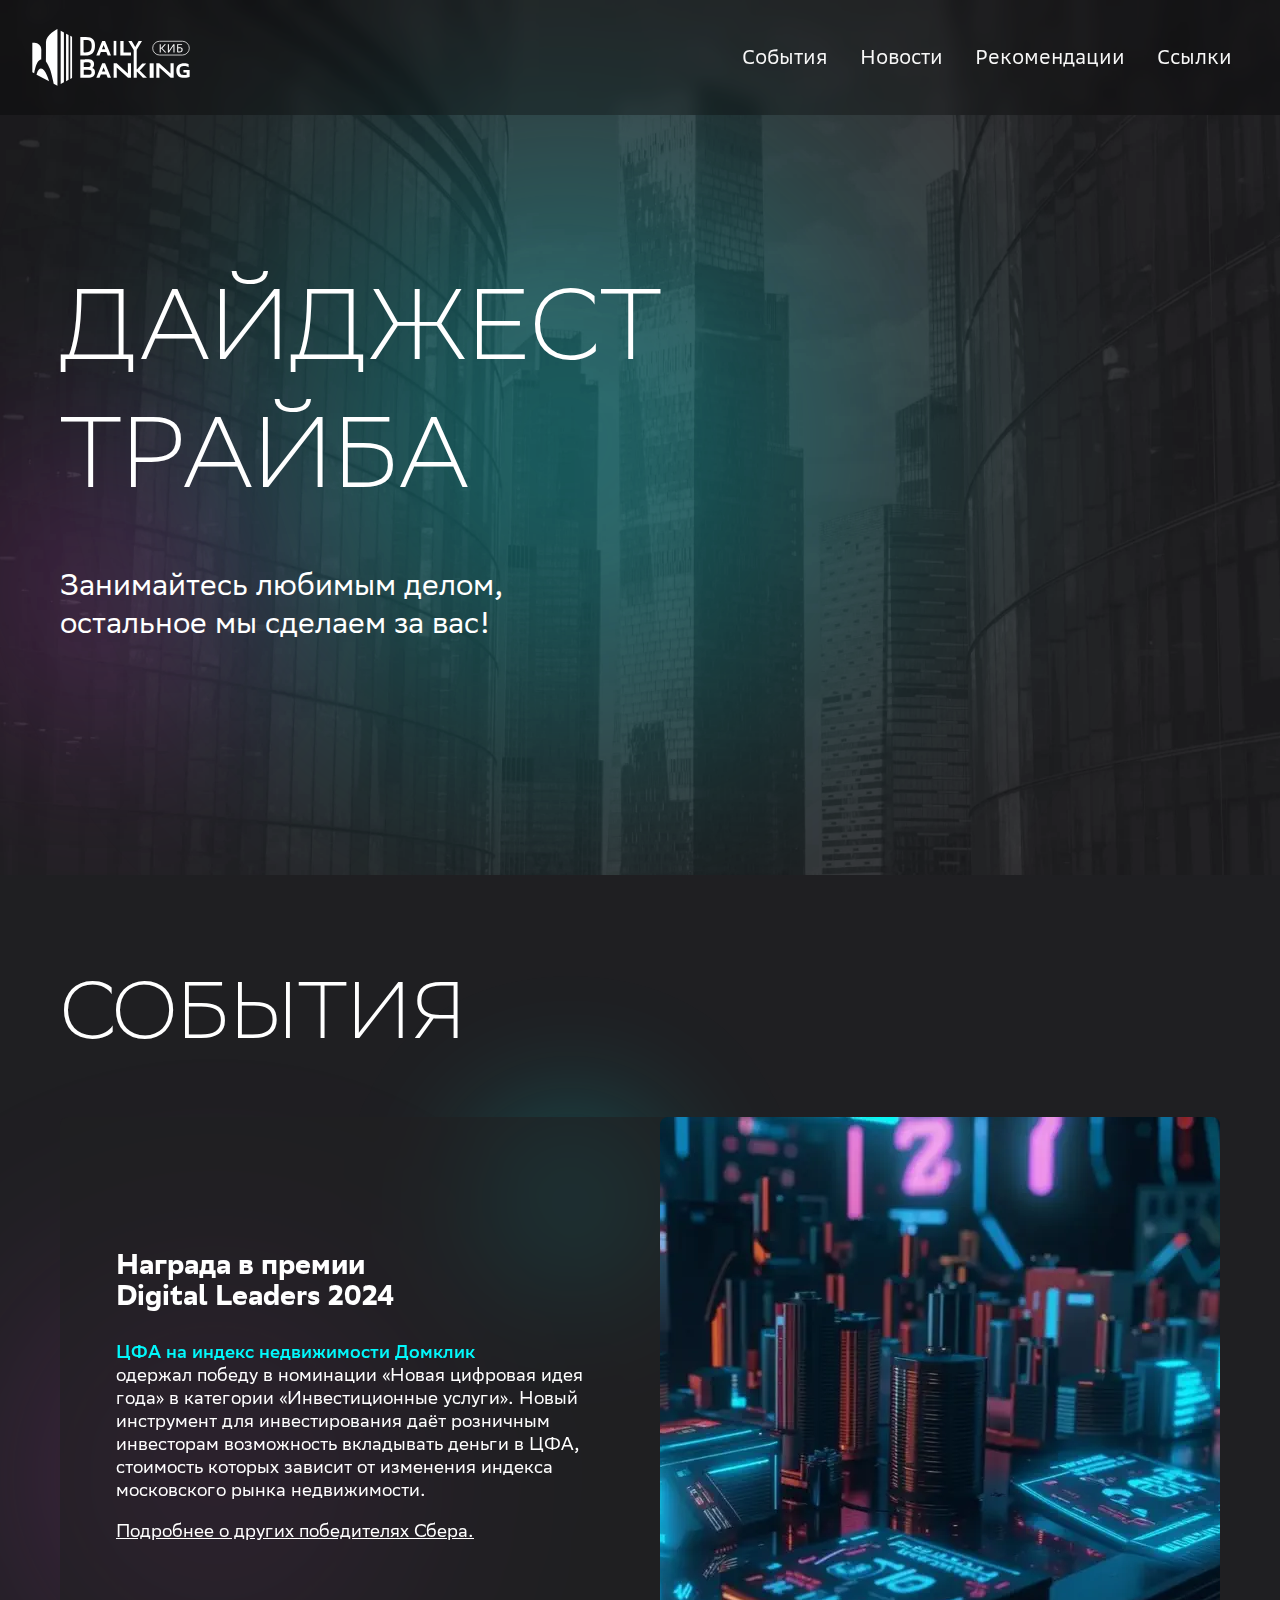
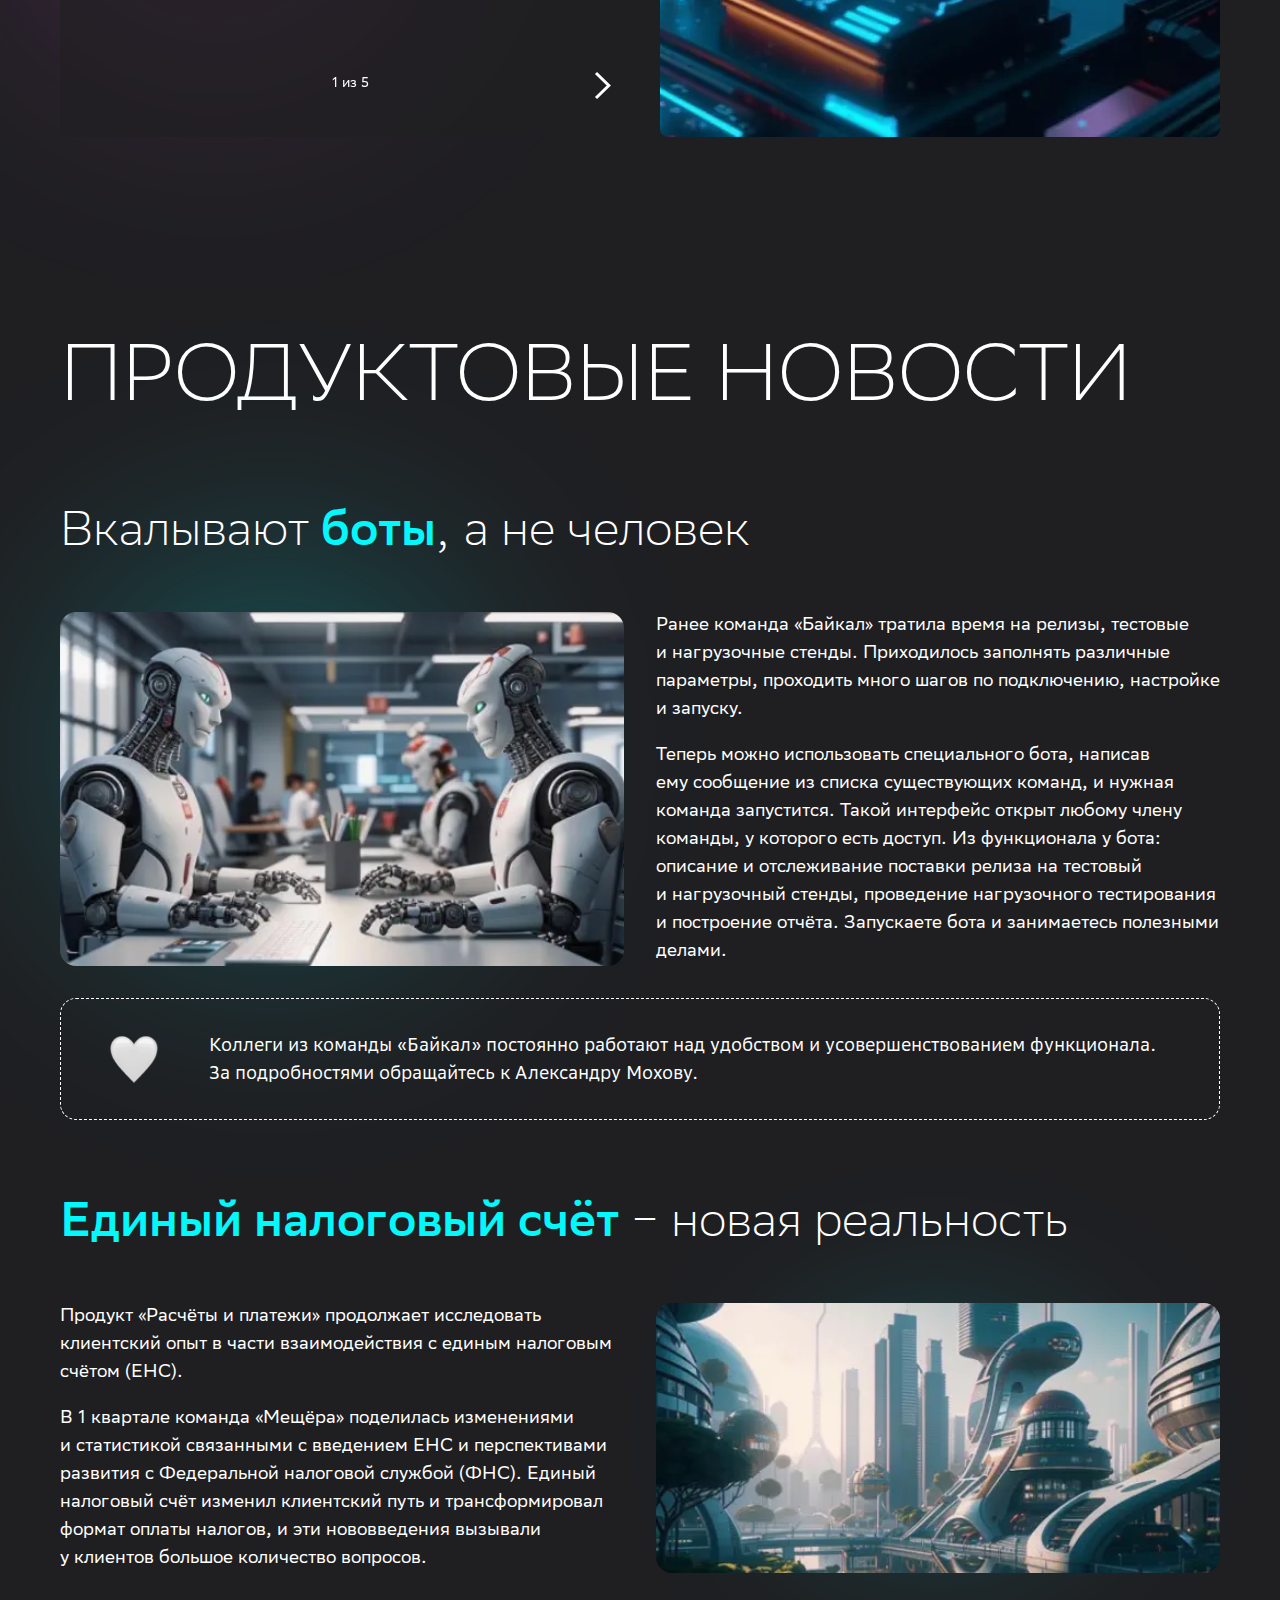
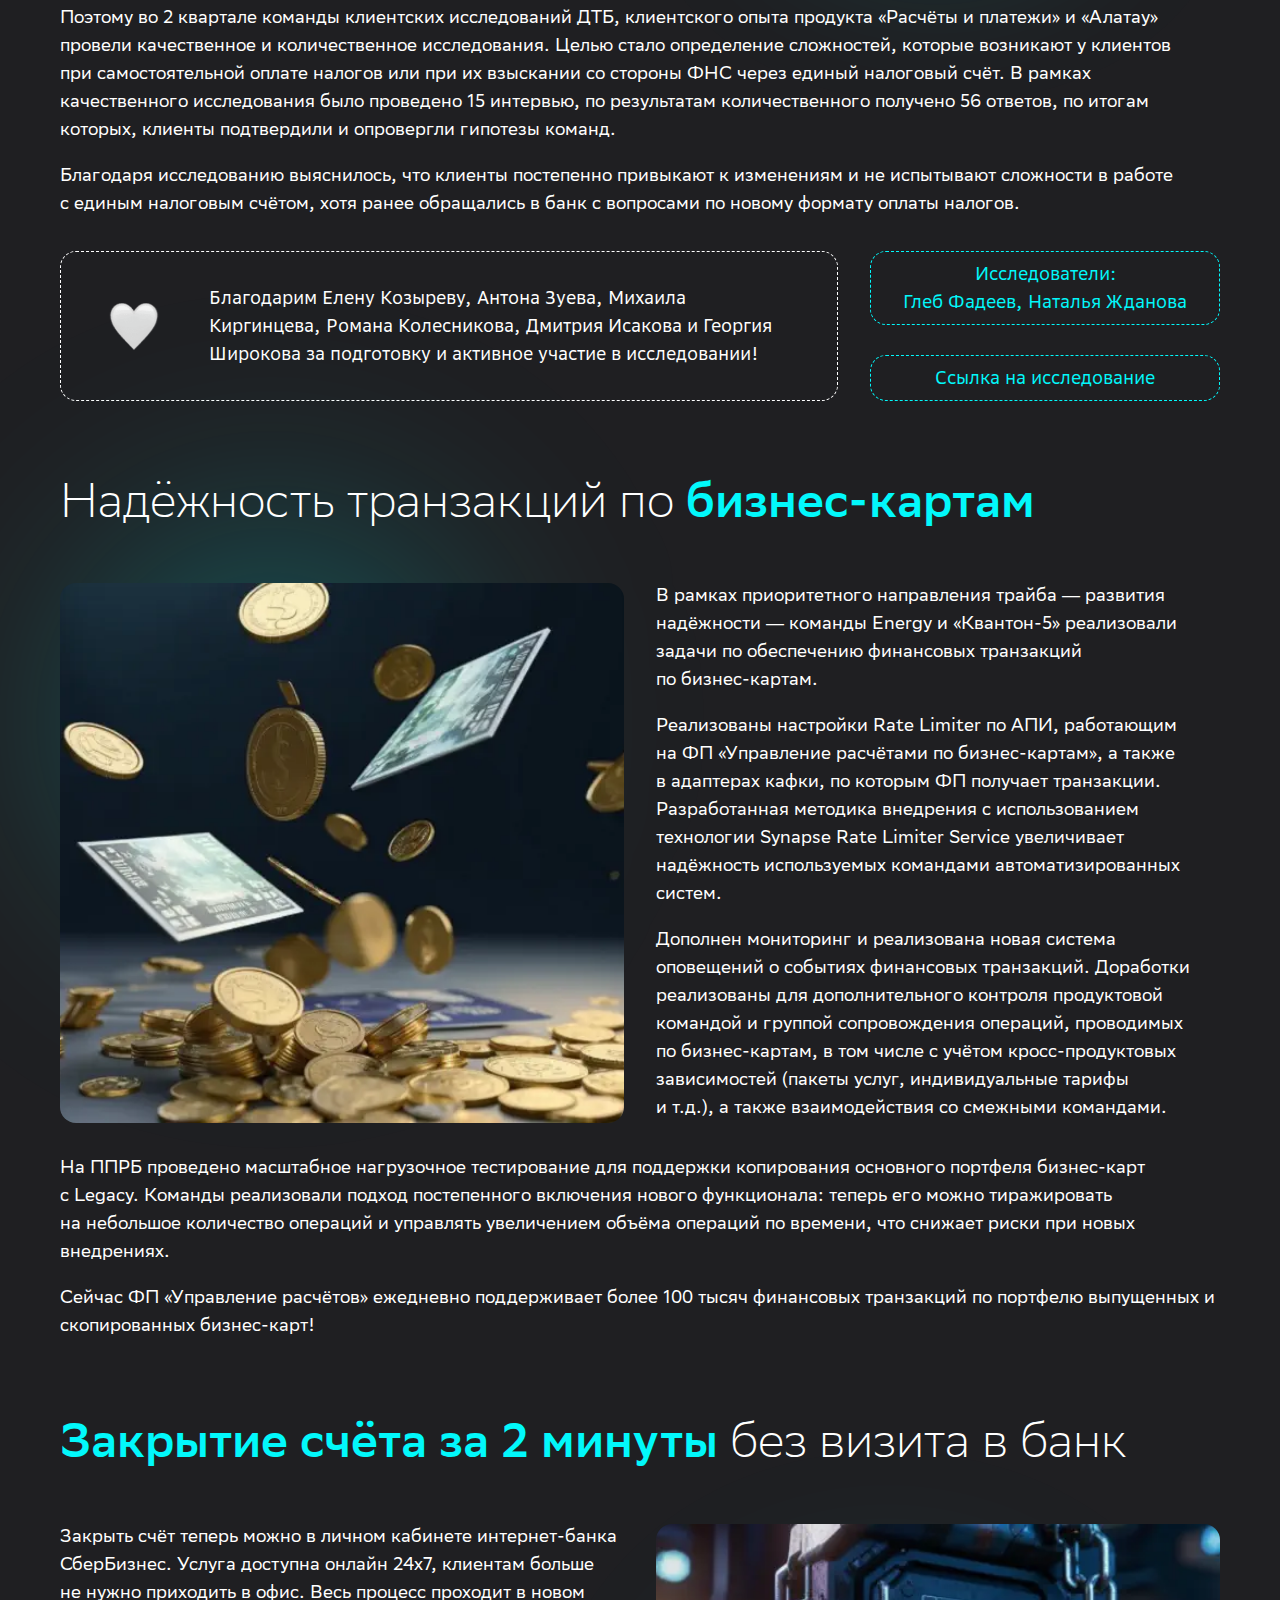
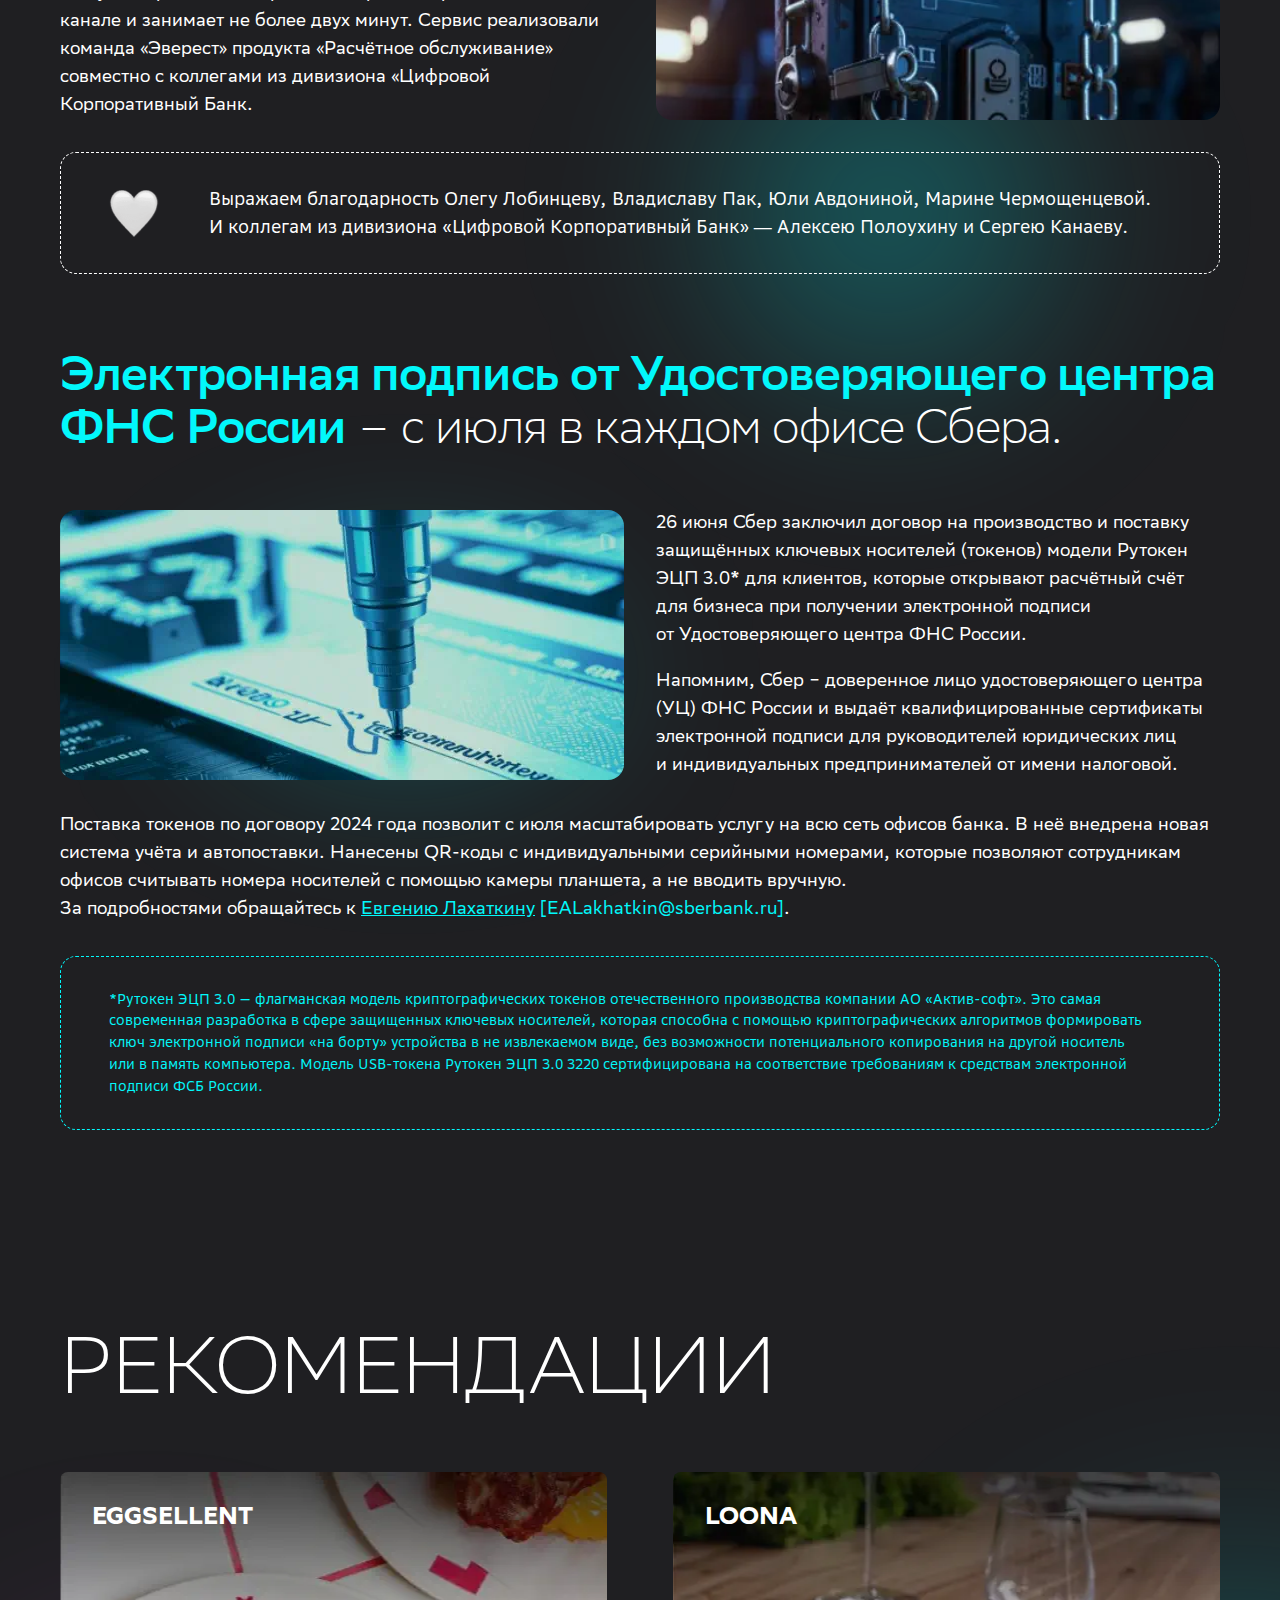
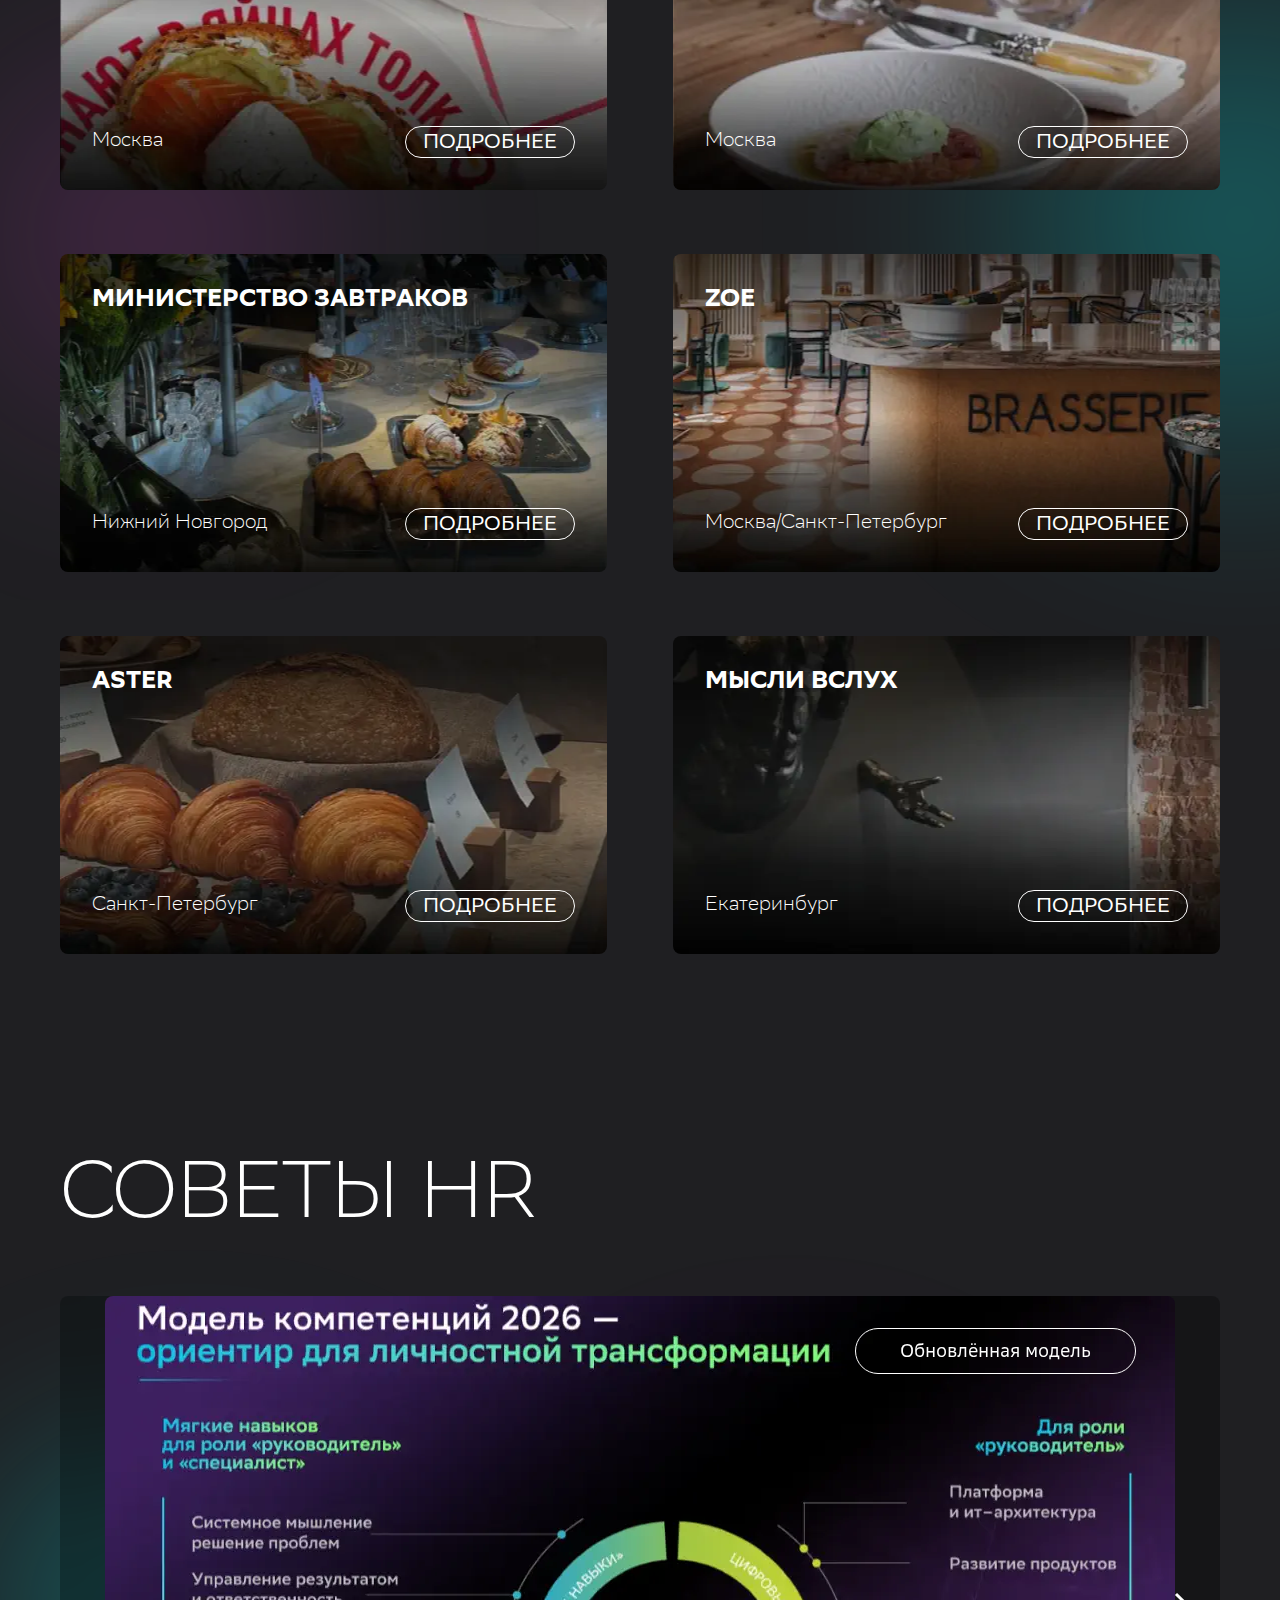
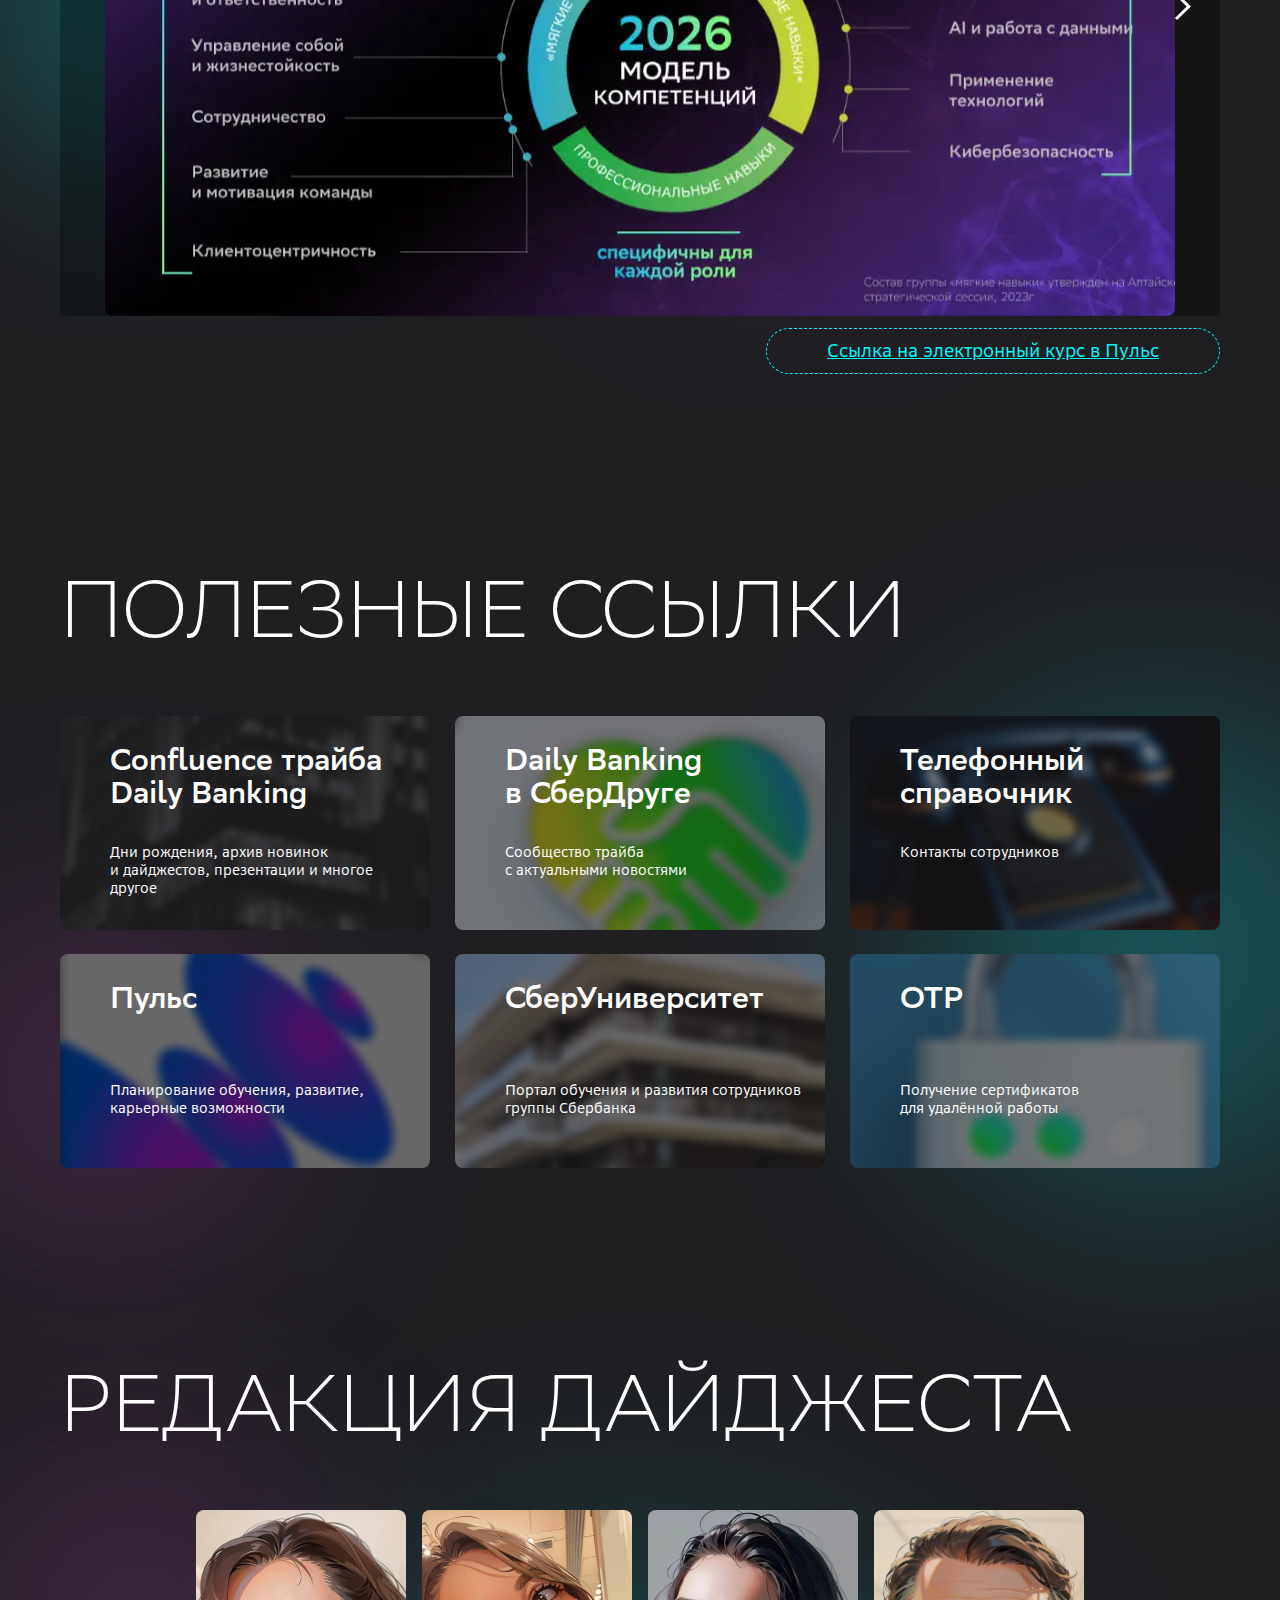
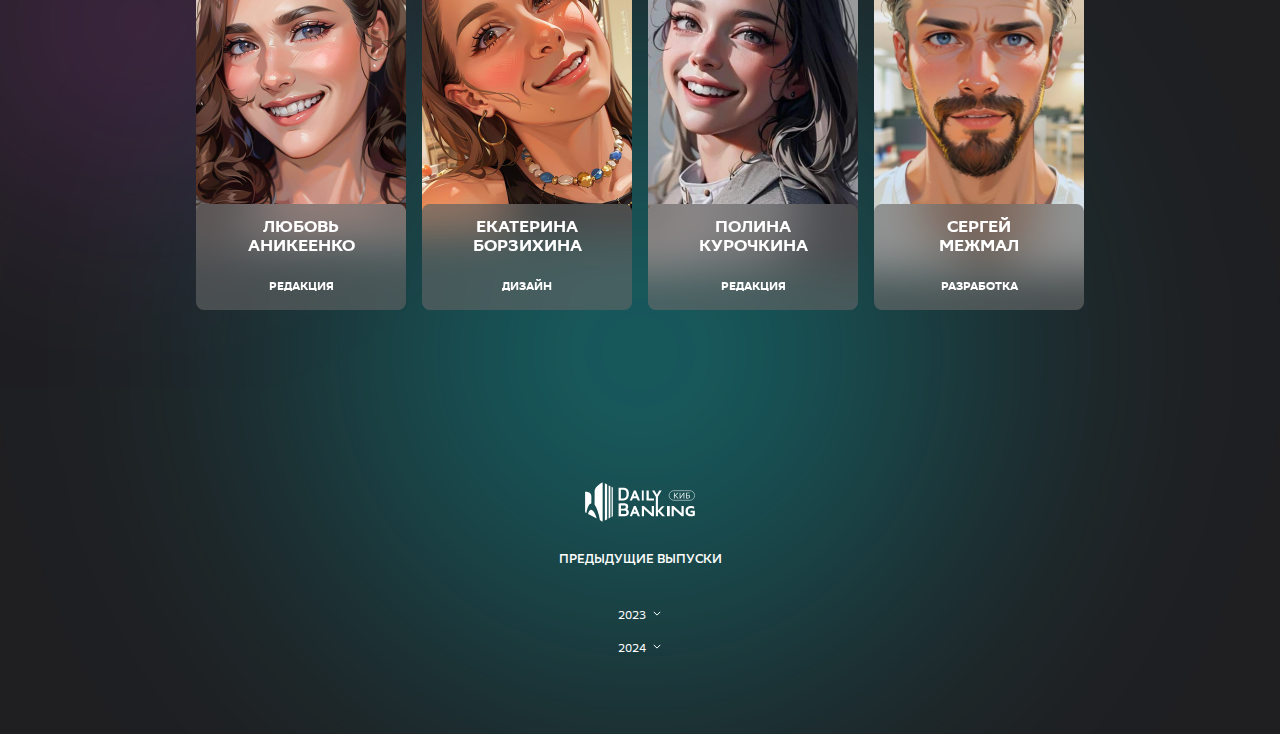
==== commit f10e18a8: "2024-06: prerelease 2" ====
--- a/index.html
+++ b/index.html
@@ -1,4 +1,4 @@
-<!DOCTYPE html><html><head><title>Daily Banking :: Дайджест</title><meta charset="utf-8"><meta name="viewport" content="width=device-width, initial-scale=1.0, user-scalable=no"><link rel="icon" href="favicon.ico"><link rel="icon" sizes="196x196" href="assets/img/196x196.22e7542e.png"><link rel="icon" sizes="192x192" href="assets/img/192x192.0b0f3bcd.png"><link rel="icon" sizes="96x96" href="assets/img/96x96.d7949d68.png"><link rel="icon" sizes="32x32" href="assets/img/32x32.8571c844.png"><link rel="apple-touch-icon-precomposed" sizes="180x180" href="assets/img/180x180.f4f1e489.png"><link rel="apple-touch-icon-precomposed" sizes="152x152" href="assets/img/152x152.50b55aed.png"><link rel="apple-touch-icon-precomposed" sizes="144x144" href="assets/img/144x144.84ea72eb.png"><link rel="apple-touch-icon-precomposed" sizes="120x120" href="assets/img/120x120.dd7b9a3a.png"><link rel="apple-touch-icon-precomposed" sizes="114x114" href="assets/img/114x114.1a9336be.png"><link rel="apple-touch-icon-precomposed" sizes="76x76" href="assets/img/76x76.2b980231.png"><link rel="apple-touch-icon-precomposed" sizes="72x72" href="assets/img/72x72.508f6a93.png"><link rel="apple-touch-icon-precomposed" sizes="57x57" href="assets/img/57x57.1fbd920b.png"><link rel="stylesheet" href="assets/fonts/index.css"><style>/*! normalize.css v8.0.1 | MIT License | github.com/necolas/normalize.css */html{line-height:1.15;-webkit-text-size-adjust:100%}body{margin:0}main{display:block}h1{font-size:2em;margin:.67em 0}hr{box-sizing:content-box;height:0;overflow:visible}pre{font-family:monospace,monospace;font-size:1em}a{background-color:rgba(0,0,0,0)}abbr[title]{border-bottom:none;text-decoration:underline;text-decoration:underline;-webkit-text-decoration:underline dotted;text-decoration:underline dotted}b,strong{font-weight:bolder}code,kbd,samp{font-family:monospace,monospace;font-size:1em}small{font-size:80%}sub,sup{font-size:75%;line-height:0;position:relative;vertical-align:baseline}sub{bottom:-0.25em}sup{top:-0.5em}img{border-style:none}button,input,optgroup,select,textarea{font-family:inherit;font-size:100%;line-height:1.15;margin:0}button,input{overflow:visible}button,select{text-transform:none}button,[type=button],[type=reset],[type=submit]{-webkit-appearance:button}button::-moz-focus-inner,[type=button]::-moz-focus-inner,[type=reset]::-moz-focus-inner,[type=submit]::-moz-focus-inner{border-style:none;padding:0}button:-moz-focusring,[type=button]:-moz-focusring,[type=reset]:-moz-focusring,[type=submit]:-moz-focusring{outline:1px dotted ButtonText}fieldset{padding:.35em .75em .625em}legend{box-sizing:border-box;color:inherit;display:table;max-width:100%;padding:0;white-space:normal}progress{vertical-align:baseline}textarea{overflow:auto}[type=checkbox],[type=radio]{box-sizing:border-box;padding:0}[type=number]::-webkit-inner-spin-button,[type=number]::-webkit-outer-spin-button{height:auto}[type=search]{-webkit-appearance:textfield;outline-offset:-2px}[type=search]::-webkit-search-decoration{-webkit-appearance:none}::-webkit-file-upload-button{-webkit-appearance:button;font:inherit}details{display:block}summary{display:list-item}template{display:none}[hidden]{display:none}*{background-repeat:no-repeat}html{scroll-behavior:smooth}body{color:#fff;background-color:#1f1f22;font-family:"SBSansDisplay",Arial,sans-serif}body .text-aqua{color:#02f8fb}body main section{position:relative}body main section .highlight-layer{position:absolute;width:100%;display:flex;justify-content:center;pointer-events:none;overflow:hidden}body main section .highlight-layer .highlight-frame{display:flex;justify-content:center;align-items:center;overflow:hidden;border-radius:50%}body main section .highlight-layer .highlight-frame.highlight-frame1 .highlight-image{background-image:radial-gradient(50% 50% at 50% 50%, rgba(234, 70, 228, 0.25) 0%, rgba(234, 70, 228, 0) 100%)}body main section .highlight-layer .highlight-frame.highlight-frame2 .highlight-image{background-image:radial-gradient(50% 50% at 50% 50%, rgba(2, 248, 251, 0.25) 0%, rgba(2, 248, 251, 0) 100%)}body main section .card-image-preloader{position:absolute;width:0;height:0;overflow:hidden}body main section .container{position:relative;max-width:286px;margin:0 auto;padding:60px 0}body main section .container>h1{margin:0 0 32px;font-size:32px;font-weight:300;text-transform:uppercase}body main section .container .hidden{display:none}body main section .container .opacity-0{opacity:0;z-index:-1}body main section .container span.nbr{white-space:nowrap}body main section .container .paragraph:not(:last-child){margin-bottom:1em}body main section .container .paragraph a{color:#fff}body main section .container ul{margin:0;padding-left:20px}body main section .container ul li{margin-left:8px}body main section .container ul li::marker{content:"・ "}@media(min-width: 800px){body main section .container{max-width:1160px;padding:100px 32px}body main section .container>h1{font-size:80px;margin-bottom:50px}}section.title{background-image:url(assets/img/background.e7245123.webp);background-size:cover;background-position:center}section.title .highlight-layer{height:802px}section.title .highlight-layer .highlight-frame.highlight-frame1{width:430px;height:430px;margin-top:225px;margin-left:-180px;filter:blur(90px)}section.title .highlight-layer .highlight-frame.highlight-frame1 .highlight-image{width:223px;height:223px}section.title .highlight-layer .highlight-frame.highlight-frame2{width:700px;height:700px;margin-top:50px;margin-right:-200px;filter:blur(50px)}section.title .highlight-layer .highlight-frame.highlight-frame2 .highlight-image{width:585px;height:585px}section.title .highlight-layer .highlight-frame.highlight-frame2 .highlight-image{background-image:radial-gradient(50% 50% at 50% 50%, rgba(2, 248, 251, 0.35) 0%, rgba(2, 248, 251, 0) 100%)}section.title nav ul{margin:0;padding:0;list-style-type:none}section.title nav ul li::marker{content:none !important}section.title nav ul li a{padding:4px 8px;color:#f8f8f8;-webkit-text-decoration:none;text-decoration:none;font-family:"SBSansText",Arial,sans-serif;font-size:20px}section.title nav.mobile{position:absolute;width:100%;height:0;transition:height .25s;overflow:hidden;background:rgba(0,0,0,.3);-webkit-backdrop-filter:blur(8.5px);backdrop-filter:blur(8.5px);z-index:1}section.title nav.mobile ul{width:286px;margin:80px auto 0}section.title nav.mobile ul li{margin:40px 0}section.title nav.mobile ul li a:before{content:"⏤";margin-right:1rem}section.title nav.desktop{display:none;margin-left:48px}section.title nav.desktop ul{display:flex;flex-wrap:wrap}section.title nav.desktop ul li{margin:4px 8px}section.title header{background:rgba(0,0,0,.3);-webkit-backdrop-filter:blur(8.5px);backdrop-filter:blur(8.5px)}section.title header .container{width:286px;height:72px;margin:0 auto;padding:0;display:flex;align-items:center;justify-content:space-between}section.title header .container .logo{width:103px;min-width:103px;height:37px;min-height:37px;background-image:url(assets/img/logo.a025b941.svg);background-size:contain}section.title header .container button{display:flex;align-items:center;border:none;background-color:inherit;padding:24px 32px;margin-right:-32px;font-size:12px;font-weight:400;cursor:pointer;font-family:"SBSansText",Arial,sans-serif;color:#fff;text-transform:uppercase}section.title header .container button .arrow{width:16px;height:16px;margin-left:8px;background-image:url(assets/img/arrow.2eec2218.svg);background-size:contain;background-position:center;transition:transform .25s}section.title.mobile-nav-visible button .arrow{transform:rotate(90deg)}section.title.mobile-nav-visible nav.mobile{height:730px}section.title>.container{min-height:730px;max-width:286px;display:flex;flex-direction:column;justify-content:center;margin:0 auto;padding:0}section.title>.container .title{text-transform:uppercase;font-size:48px;font-weight:300;margin-top:-70px;margin-bottom:20px}section.title>.container .slogan{font-size:20px;white-space:nowrap}@media(min-width: 800px){section.title .highlight-layer{height:875px}section.title .highlight-layer .highlight-frame.highlight-frame1{width:730px;height:730px;margin-top:225px;margin-left:-1080px}section.title .highlight-layer .highlight-frame.highlight-frame1 .highlight-image{width:500px;height:500px}section.title .highlight-layer .highlight-frame.highlight-frame2{width:1180px;height:1180px;margin-top:-150px;margin-left:-150px;margin-right:inherit;filter:blur(100px)}section.title .highlight-layer .highlight-frame.highlight-frame2 .highlight-image{width:950px;height:950px}section.title header .container{width:auto;height:115px;max-width:1380px;padding:0 32px}section.title header .container .logo{width:158px;min-width:158px;height:57px;min-height:57px}section.title header .container button{display:none}section.title header .container nav.desktop{display:block}section.title nav.mobile{display:none}section.title>.container{position:relative;min-height:760px;max-width:1160px;padding:0 32px}section.title>.container .title{margin-bottom:40px;font-size:100px;line-height:128px}section.title>.container .slogan{font-size:30px;line-height:38.5px}}section.events .highlight-layer .highlight-frame.highlight-frame1{width:730px;height:730px;margin-top:-225px;margin-left:-470px;filter:blur(100px)}section.events .highlight-layer .highlight-frame.highlight-frame1 .highlight-image{width:500px;height:500px}section.events .highlight-layer .highlight-frame.highlight-frame2{width:900px;height:700px;margin-top:50px;margin-right:-250px;filter:blur(100px)}section.events .highlight-layer .highlight-frame.highlight-frame2 .highlight-image{width:670px;height:470px}section.events .highlight-layer .highlight-frame.highlight-frame2 .highlight-image{background-image:radial-gradient(50% 50% at 50% 50%, rgba(2, 248, 251, 0.35) 0%, rgba(2, 248, 251, 0) 100%)}section.events .container .content{position:relative;display:flex;flex-direction:column-reverse;-webkit-backdrop-filter:blur(4px);backdrop-filter:blur(4px);background-color:rgba(31,31,34,.6);border-radius:8px;padding-bottom:88px}section.events .container .content .card-placeholder{transition:height .25s}section.events .container .content .card-placeholder ul.bar{position:absolute;display:none;margin:0;padding:16px 16px;list-style-type:none;z-index:1}section.events .container .content .card-placeholder ul.bar li{height:10px;border-radius:3px;background-color:#fff;width:11px;transition:width .25s}section.events .container .content .card-placeholder ul.bar li::marker{content:none}section.events .container .content .card-placeholder ul.bar li[data-class=active]{width:58px}section.events .container .content .card-placeholder ul.bar li[data-class=near]{width:15px}section.events .container .content .card-placeholder ul.bar li:not(:last-child){margin-right:4px}section.events .container .content .card-placeholder .card{position:absolute;width:254px;padding:64px 16px 32px;border-radius:8px;transition:opacity .25s}section.events .container .content .card-placeholder .card.hidden{display:inherit;opacity:0;pointer-events:none}section.events .container .content .card-placeholder .card .text h1{margin:0 0 1em;font-size:20px;line-height:22.16px;font-weight:700}section.events .container .content .card-placeholder .card .text .paragraph{font-size:12px;line-height:19.2px}section.events .container .content .card-placeholder .card .text .paragraph strong{font-weight:600}section.events .container .content .picture{height:360px;display:flex;justify-content:center;align-items:flex-end;border-radius:8px;background-color:#404040;background-position:center;background-size:cover;background-image:url(assets/img/default-background.f38554b5.webp);transition:background .25s}section.events .container .pagination{position:absolute;display:flex;padding:8px 0;margin:-88px 0 8px;width:286px;justify-content:space-between;align-items:center;font-size:14px;line-height:17.5px;border-radius:8px}section.events .container .pagination button{width:76px;height:72px;border:none;background-color:inherit;cursor:pointer;background-position:center;transition:opacity .25s}section.events .container .pagination button.left{background-image:url(assets/img/left-arrow.756a0b10.svg)}section.events .container .pagination button.right{background-image:url(assets/img/right-arrow.e61e509d.svg)}section.events .container .pagination button.hidden{display:inherit;opacity:0;pointer-events:none}section.events .container .pagination.hidden{display:none}@media(min-width: 800px){section.events .highlight-layer .highlight-frame.highlight-frame1{width:800px;height:800px;margin-top:200px;margin-left:-850px;filter:blur(100px)}section.events .highlight-layer .highlight-frame.highlight-frame1 .highlight-image{width:570px;height:570px}section.events .highlight-layer .highlight-frame.highlight-frame2{width:415px;height:415px;margin-top:120px;margin-left:-140px;margin-right:inherit;filter:blur(60px)}section.events .highlight-layer .highlight-frame.highlight-frame2 .highlight-image{width:277px;height:277px}section.events .container .content{height:620px;flex-direction:row;align-items:stretch;padding:0}section.events .container .content .card-placeholder{flex-basis:580px;flex-shrink:1}section.events .container .content .card-placeholder ul.bar{display:none;padding:44px 64px}section.events .container .content .card-placeholder .cards .card{height:516px;width:452px;padding:16px 64px 88px;display:flex !important;flex-direction:column;justify-content:center}section.events .container .content .card-placeholder .cards .card .text{height:auto;overflow:hidden}section.events .container .content .card-placeholder .cards .card .text h1{margin-top:1rem;font-size:30px;line-height:33.24px}section.events .container .content .card-placeholder .cards .card .text .paragraph{font-size:18px;line-height:23px}section.events .container .content .card-placeholder .cards .card .text .paragraph ul li{margin:20px 0}section.events .container .content .card-placeholder .cards .card .text[data-overflow=auto]{overflow:auto}section.events .container .content .picture{position:relative;height:inherit;flex-basis:580px;flex-shrink:100;display:flex;justify-content:center;align-items:center}section.events .container .pagination{width:580px;margin-top:-104px;padding:16px 0}}section.events .container .content{padding:0}@media(min-width: 800px){section.events .container .content .card-placeholder{flex-basis:600px}section.events .container .content .card-placeholder .cards .card{width:488px;padding-left:56px;padding-right:56px}section.events .container .content .card-placeholder .cards .card .text h1{font-size:28px;line-height:30.8px}section.events .container .content .picture{flex-basis:560px}}section.events .container .content .picture[data-index="0"]{background-image:url(assets/img/event-picture.ef5dcabe.webp)}section.events .container .content .picture[data-index="1"]{background-image:url(assets/img/event-picture.dac0b4a9.webp)}section.events .container .content .picture[data-index="2"]{background-image:url(assets/img/event-picture.da5ca8e8.webp)}section.events .container .content .picture[data-index="3"]{background-image:url(assets/img/event-picture.d7de1382.webp)}section.events .container .content .picture[data-index="4"]{background-image:url(assets/img/event-picture.22480991.webp)}section.news .container .card{position:relative;max-width:286px;margin:64px auto}section.news .container .card h1{margin:0 0 16px;font-size:20px;line-height:22px;font-weight:300}section.news .container .card h1 strong{font-weight:600;color:#02f8fb}section.news .container .card .paragraph{font-size:14px;line-height:22.4px}section.news .container .card .strong{font-weight:600;color:#02f8fb}section.news .container .card .strong a{color:#02f8fb}section.news .container .card .footer{display:none}@media(min-width: 800px){section.news .container .highlight-layer{overflow:visible}section.news .container .highlight-layer .highlight-frame.highlight-frame2 .highlight-image{background-image:radial-gradient(50% 50% at 50% 50%, rgba(2, 248, 251, 0.35) 0%, rgba(2, 248, 251, 0) 100%)}section.news .container .cards{margin-bottom:-80px}section.news .container .cards .card{max-width:1160px;margin:80px auto}section.news .container .cards .card h1{margin-bottom:50px;font-size:48px;line-height:52.8px}section.news .container .cards .card .row:not(:last-child){margin-bottom:32px}section.news .container .cards .card .row .paragraph{font-size:18px;line-height:28px}section.news .container .cards .card .row:has(>.col){display:flex;align-items:stretch;justify-content:space-between}section.news .container .cards .card .row:has(>.col) .col:not(:last-child){margin-right:32px}section.news .container .cards .card .row:has(>.col) .col.picture{position:relative;flex-basis:564px;flex-shrink:100;border-radius:16px;background-position:center;background-size:cover}section.news .container .cards .card .row:has(>.col) .col.text{flex-basis:564px;flex-shrink:1}section.news .container .cards .card .row:has(>.col) .col.primary{flex-grow:1}section.news .container .cards .card .row:has(>.col) .col.secondary{display:flex;flex-direction:column;justify-content:space-between;flex-shrink:1}section.news .container .cards .card .row:has(>.col) .col.secondary a{-webkit-text-decoration:none;text-decoration:none}section.news .container .cards .card .row:has(>.col) .col.secondary .line{height:40px;padding:0 32px;display:flex;justify-content:center;align-items:center;border:dashed 1px #fff;border-radius:50px}section.news .container .cards .card .row:has(>.col) .col.secondary .line.aqua{border-color:#02f8fb}section.news .container .cards .card .row:has(>.col) .col.secondary .line.aqua .text{color:#02f8fb}section.news .container .cards .card .row:has(>.col) .col.secondary .line .text{padding-top:3px;line-height:24.8px;white-space:nowrap}section.news .container .cards .card .footer{padding:32px 48px;display:flex;align-items:center;border:dashed #fff 1px;border-radius:16px}section.news .container .cards .card .footer.aqua{border-color:#02f8fb}section.news .container .cards .card .footer.aqua .text{color:#02f8fb}section.news .container .cards .card .footer .icon{height:50px;flex-basis:50px;flex-shrink:1;margin-right:50px;background-position:center}section.news .container .cards .card .footer .icon.heart{background-image:url(assets/img/heart.b057fd77.webp)}section.news .container .cards .card .footer .icon.shine{background-image:url(assets/img/shine.5abc99b9.webp)}section.news .container .cards .card .footer .text{font-size:18px;font-family:"SBSansText",Arial,sans-serif;line-height:28px;flex-shrink:100}}@media(min-width: 800px){section.news{overflow:hidden}section.news .card-placeholder:nth-child(1) .col.picture{background-image:url(assets/img/news-picture.36d62c04.webp)}section.news .card-placeholder:nth-child(1) .footer .icon.heart.white{background-image:url(assets/img/heart-white.3a3dbd40.webp);background-size:contain}section.news .card-placeholder:nth-child(1) .highlight-layer .highlight-frame.highlight-frame2{width:800px;height:800px;margin-top:-160px;margin-left:-800px;filter:blur(100px)}section.news .card-placeholder:nth-child(1) .highlight-layer .highlight-frame.highlight-frame2 .highlight-image{width:570px;height:570px}section.news .card-placeholder:nth-child(2) .col.picture{background-image:url(assets/img/news-picture.6932739d.webp)}section.news .card-placeholder:nth-child(2) .footer .icon.heart.white{background-image:url(assets/img/heart-white.3a3dbd40.webp);background-size:contain}section.news .card-placeholder:nth-child(2) .col.secondary .footer{padding:8px 32px}section.news .card-placeholder:nth-child(2) .col.secondary .footer .text{display:flex;flex-direction:column;flex-grow:1;align-items:center}section.news .card-placeholder:nth-child(2) .highlight-layer .highlight-frame.highlight-frame2{width:580px;height:470px;margin-top:0;margin-right:-530px;filter:blur(80px)}section.news .card-placeholder:nth-child(2) .highlight-layer .highlight-frame.highlight-frame2 .highlight-image{width:396px;height:286px}section.news .card-placeholder:nth-child(3) .col.picture{background-image:url(assets/img/news-picture.ae142b6f.webp)}section.news .card-placeholder:nth-child(3) .highlight-layer .highlight-frame.highlight-frame2{width:800px;height:800px;margin-top:-160px;margin-left:-800px;filter:blur(100px)}section.news .card-placeholder:nth-child(3) .highlight-layer .highlight-frame.highlight-frame2 .highlight-image{width:570px;height:570px}section.news .card-placeholder:nth-child(4) .col.picture{background-image:url(assets/img/news-picture.bd5d0e01.webp)}section.news .card-placeholder:nth-child(4) .footer .icon.heart.white{background-image:url(assets/img/heart-white.3a3dbd40.webp);background-size:contain}section.news .card-placeholder:nth-child(4) .highlight-layer .highlight-frame.highlight-frame2{width:680px;height:680px;margin-top:50px;margin-right:-430px;filter:blur(80px)}section.news .card-placeholder:nth-child(4) .highlight-layer .highlight-frame.highlight-frame2 .highlight-image{width:496px;height:496px}section.news .card-placeholder:nth-child(5) .col.picture{background-image:url(assets/img/news-picture.37c7d8d3.webp)}section.news .card-placeholder:nth-child(5) .card h1{letter-spacing:-0.85px}section.news .card-placeholder:nth-child(5) .card .paragraph a{color:#02f8fb}section.news .card-placeholder:nth-child(5) .card .paragraph strong{font-weight:normal;color:#02f8fb}section.news .card-placeholder:nth-child(5) .card .footer .text{font-size:14px !important;line-height:155% !important}section.news .card-placeholder:nth-child(5) .highlight-layer .highlight-frame.highlight-frame2{width:700px;height:440px;margin-top:100px;margin-left:-530px;filter:blur(80px)}section.news .card-placeholder:nth-child(5) .highlight-layer .highlight-frame.highlight-frame2 .highlight-image{width:516px;height:256px}}section.tips .highlight1{margin-top:-225px;margin-left:-470px;width:730px;height:730px;background:radial-gradient(50% 50% at 50% 50%, rgba(234, 70, 228, 0.25) 0%, rgba(234, 70, 228, 0) 100%)}section.tips .highlight2{margin-top:20px;margin-right:-500px;width:900px;height:900px;background:radial-gradient(50% 50% at 50% 50%, rgba(2, 248, 251, 0.35) 0%, rgba(2, 248, 251, 0) 100%)}section.tips .highlight-layer .highlight-frame.highlight-frame1{width:730px;height:730px;margin-top:-225px;margin-left:-470px;filter:blur(100px)}section.tips .highlight-layer .highlight-frame.highlight-frame1 .highlight-image{width:500px;height:500px}section.tips .highlight-layer .highlight-frame.highlight-frame2{width:900px;height:900px;margin-top:-30px;margin-right:-550px;filter:blur(100px)}section.tips .highlight-layer .highlight-frame.highlight-frame2 .highlight-image{width:670px;height:670px}section.tips .highlight-layer .highlight-frame.highlight-frame2 .highlight-image{background-image:radial-gradient(50% 50% at 50% 50%, rgba(2, 248, 251, 0.35) 0%, rgba(2, 248, 251, 0) 100%)}section.tips .container .cards{display:none}section.tips .container .thumbnail{height:280px;margin:48px 0;padding:32px 24px;display:flex;flex-direction:column;justify-content:space-between;background-position:center center;background-size:cover;border-radius:8px}section.tips .container .thumbnail h1{font-size:18px;line-height:23px;text-transform:uppercase}section.tips .container .thumbnail .place{font-size:16px;font-weight:300;line-height:20.5px}section.tips .container .thumbnail .place a{color:#fff}section.tips .container .thumbnail button{display:none}@media(min-width: 800px){section.tips .highlight1{margin-top:270px;margin-left:-980px;height:810px}section.tips .highlight2{margin-top:140px;margin-right:-1200px;height:940px}section.tips .highlight-layer .highlight-frame.highlight-frame1{margin-top:240px;margin-left:-980px}section.tips .highlight-layer .highlight-frame.highlight-frame2{margin-top:140px;margin-right:-1200px}section.tips .container .cards{display:none;position:absolute;z-index:1}section.tips .container .cards .card{height:700px;position:absolute;border-radius:8px;background-color:rgba(0,0,0,.5);-webkit-backdrop-filter:blur(60px);backdrop-filter:blur(60px)}@supports not (-webkit-hyphens: none){section.tips .container .cards .card{transition:width .25s, height .25s, left .25s, top .25s, margin .25s, opacity .25s}}section.tips .container .cards .card .closeButtonPosition{text-align:right}section.tips .container .cards .card .closeButtonPosition button.close{position:absolute;width:72px;height:72px;margin-left:-72px;border:none;border-radius:50%;background-color:inherit;background-image:url(assets/img/times.77915df0.svg);background-position:center;cursor:pointer;-webkit-user-select:none;-moz-user-select:none;user-select:none}section.tips .container .cards .card .columns{height:100%;display:flex;align-items:stretch}section.tips .container .cards .card .columns .picture{flex-basis:480px;flex-shrink:100;background-color:#708090;border-radius:8px;background-size:cover}section.tips .container .cards .card .columns .text-container{display:flex;flex-basis:675px;flex-shrink:1;align-items:center}section.tips .container .cards .card .columns .text-container .text{margin:50px}section.tips .container .cards .card .columns .text-container .text h1{font-size:30px;line-height:42px;text-transform:uppercase;margin:0 0 50px}section.tips .container .cards .card .columns .text-container .text .paragraph{font-size:18px;font-weight:300;font-family:"SBSansText",Arial,sans-serif}section.tips .container .cards .card .columns .text-container .text .paragraph.place{margin-bottom:24px;font-family:"SBSansDisplay",Arial,sans-serif}section.tips .container .cards .card.hidden{display:none !important}section.tips .container .thumbnails{display:flex;flex-wrap:wrap;justify-content:space-between;margin:-32px}}@media(min-width: 800px)and (max-width: 1224px){section.tips .container .thumbnails{flex-direction:column;align-items:center}}@media(min-width: 800px){section.tips .container .thumbnails .thumbnail{height:318px;width:547px;margin:32px;padding:0}section.tips .container .thumbnails .thumbnail h1{margin:32px;font-size:24px;line-height:30.8px}section.tips .container .thumbnails .thumbnail .footer{display:flex;flex-direction:row;justify-content:space-between;align-items:flex-end;margin:32px}section.tips .container .thumbnails .thumbnail .footer .place{font-size:20px;line-height:25.5px;margin-bottom:-6px}section.tips .container .thumbnails .thumbnail .footer button{width:170px;height:32px;display:flex;justify-content:center;align-items:center;border:solid 1px #fff;border-radius:16px;background-color:inherit;padding:4px 16px;cursor:pointer;color:#fff;-webkit-user-select:none;-moz-user-select:none;user-select:none}section.tips .container .thumbnails .thumbnail .footer button:after{height:18px;content:"Подробнее";font-size:20px;font-weight:400;text-transform:uppercase}}section.tips .container .cards .card{-webkit-backdrop-filter:blur(44px);backdrop-filter:blur(44px)}section.tips .container .cards .card .columns .text-container .text h1{font-size:24px;line-height:28px;color:#02f8fb}section.tips .container .cards .card .columns .text-container .text .paragraph{font-weight:normal}section.tips .container .cards .card .columns .text-container .text .paragraph ul{padding-left:10px;font-family:"SBSansDisplay",Arial,sans-serif}section.tips .container .thumbnails .thumbnail .footer{align-items:center}section.tips .container .thumbnails .thumbnail .footer .place{margin:0}section.tips .container .card-image-preloader :nth-child(1){background-image:url(assets/img/tip-picture.cda6090a.webp)}section.tips .container .thumbnail:nth-child(1){background-image:url(assets/img/tip-thumbnail.1d70c39d.webp)}section.tips .container .cards .card:nth-child(1) .picture{background-image:url(assets/img/tip-picture.cda6090a.webp)}section.tips .container .cards .card:nth-child(1) .text-container .text .paragraph{margin-right:70px !important}section.tips .container .card-image-preloader :nth-child(2){background-image:url(assets/img/tip-picture.8e8456f2.webp)}section.tips .container .thumbnail:nth-child(2){background-image:url(assets/img/tip-thumbnail.ed44346e.webp)}section.tips .container .cards .card:nth-child(2) .picture{background-image:url(assets/img/tip-picture.8e8456f2.webp)}section.tips .container .cards .card:nth-child(2) .text-container .text .paragraph{margin-right:80px !important}section.tips .container .card-image-preloader :nth-child(3){background-image:url(assets/img/tip-picture.c0d7e412.webp)}section.tips .container .thumbnail:nth-child(3){background-image:url(assets/img/tip-thumbnail.3a05a0f8.webp)}section.tips .container .cards .card:nth-child(3) .picture{background-image:url(assets/img/tip-picture.c0d7e412.webp)}section.tips .container .cards .card:nth-child(3) .text-container .paragraph{margin-right:50px !important}section.tips .container .card-image-preloader :nth-child(4){background-image:url(assets/img/tip-picture.c2d95041.webp)}section.tips .container .thumbnail:nth-child(4){background-image:url(assets/img/tip-thumbnail.391f5228.webp)}section.tips .container .cards .card:nth-child(4) .picture{background-image:url(assets/img/tip-picture.c2d95041.webp)}section.tips .container .cards .card:nth-child(4) .text-container .text .paragraph{margin-right:25px !important}section.tips .container .card-image-preloader :nth-child(5){background-image:url(assets/img/tip-picture.1a6a796c.webp)}section.tips .container .thumbnail:nth-child(5){background-image:url(assets/img/tip-thumbnail.7b4fcd74.webp)}section.tips .container .cards .card:nth-child(5) .picture{background-image:url(assets/img/tip-picture.1a6a796c.webp)}section.tips .container .cards .card:nth-child(5) .text-container .text .paragraph{margin-right:50px !important}section.tips .container .card-image-preloader :nth-child(6){background-image:url(assets/img/tip-picture.87b784b6.webp)}section.tips .container .thumbnail:nth-child(6){background-image:url(assets/img/tip-thumbnail.7a57a8e6.webp)}section.tips .container .cards .card:nth-child(6) .picture{background-image:url(assets/img/tip-picture.87b784b6.webp)}section.tips .container .cards .card:nth-child(6) .text-container .text .paragraph{margin-right:50px !important}section.advices .highlight-layer .highlight-frame.highlight-frame1{width:730px;height:730px;margin-top:-100px;margin-left:-440px;filter:blur(100px)}section.advices .highlight-layer .highlight-frame.highlight-frame1 .highlight-image{width:500px;height:500px}section.advices .highlight-layer .highlight-frame.highlight-frame2{width:785px;height:660px;margin-top:-30px;margin-right:-550px;filter:blur(80px)}section.advices .highlight-layer .highlight-frame.highlight-frame2 .highlight-image{width:601px;height:476px}section.advices .highlight-layer .highlight-frame.highlight-frame2 .highlight-image{background-image:radial-gradient(50% 50% at 50% 50%, rgba(2, 248, 251, 0.35) 0%, rgba(2, 248, 251, 0) 100%)}section.advices .container .content{position:relative;max-width:286px;margin:60px auto 88px;border-radius:8px;background-color:rgba(102,102,102,.15);-webkit-backdrop-filter:blur(4px);backdrop-filter:blur(4px)}section.advices .container .content .content-layout .picture{height:360px;border-radius:8px;background-color:#1f1f22;background-position:center;background-size:cover;background-image:url(assets/img/default-background.f38554b5.webp);transition:background .25s}section.advices .container .content .content-layout .card-placeholder{border-radius:8px;transition:height .25s}section.advices .container .content .content-layout .card-placeholder .card{position:absolute;padding:24px 16px 24px;border-radius:8px;transition:opacity .25s}section.advices .container .content .content-layout .card-placeholder .card.hidden{display:inherit;opacity:0;pointer-events:none}section.advices .container .content .content-layout .card-placeholder .card .card-body{color:#fff}section.advices .container .content .content-layout .card-placeholder .card .card-body h1{margin:0 0 1em;font-size:18px;line-height:23px}section.advices .container .content .content-layout .card-placeholder .card .card-body .paragraph{font-size:16px;line-height:23px}section.advices .container .content .content-layout .card-placeholder .card .card-body .paragraph.strong{color:#02f8fb}section.advices .container .content .content-layout .card-placeholder .card .card-body ol{padding-left:30px}section.advices .container .content .content-layout .card-placeholder .card .card-body ul{padding-left:10px}section.advices .container .content .pagination{display:flex;justify-content:space-between;align-items:center}section.advices .container .content .pagination button{width:76px;height:72px;border:none;background-color:inherit;cursor:pointer;background-position:center;transition:opacity .25s}section.advices .container .content .pagination button.left{background-image:url(assets/img/left-arrow.756a0b10.svg)}section.advices .container .content .pagination button.right{background-image:url(assets/img/right-arrow.e61e509d.svg)}section.advices .container .content .pagination button.hidden{display:inherit;opacity:0;pointer-events:none}section.advices .container .content .pagination.hidden{display:none}@media(min-width: 800px){section.advices .highlight-layer .highlight-frame.highlight-frame1{margin-top:220px;margin-left:inherit;margin-right:-300px}section.advices .highlight-layer .highlight-frame.highlight-frame2{margin-top:220px;margin-left:-900px;margin-right:inherit}section.advices .container .content{max-width:1160px;margin:0 auto;padding:0;background-color:rgba(0,0,0,.3);-webkit-backdrop-filter:blur(50px);backdrop-filter:blur(50px)}section.advices .container .content .content-layout{height:620px;display:flex;align-items:stretch;flex-direction:row-reverse}section.advices .container .content .content-layout .picture{position:relative;height:inherit;flex-basis:530px;flex-shrink:100}section.advices .container .content .content-layout .card-placeholder{flex-basis:630px;flex-shrink:1}section.advices .container .content .content-layout .card-placeholder .card{height:620px;width:510px;padding:0 60px;display:flex !important;flex-direction:column;justify-content:center}section.advices .container .content .content-layout .card-placeholder .card .card-body{height:auto;overflow:hidden}section.advices .container .content .content-layout .card-placeholder .card .card-body[data-overflow=auto]{overflow:auto}section.advices .container .content .content-layout .card-placeholder .card .card-body h1{margin-top:20px;font-size:30px;line-height:31.8px}section.advices .container .content .content-layout .card-placeholder .card .card-body .paragraph{font-size:18px;line-height:26.6px}section.advices .container .content .content-layout .card-placeholder .card .card-body .paragraph.strong{font-weight:700}section.advices .container .content .pagination .left-position,section.advices .container .content .pagination .right-position{width:76px}section.advices .container .content .pagination .left-position button,section.advices .container .content .pagination .right-position button{position:absolute;margin-top:-346px;filter:none}}@media(min-width: 800px)and (min-width: 1312px){section.advices .container .content .pagination .left-position button.left,section.advices .container .content .pagination .right-position button.left{margin-left:-76px}section.advices .container .content .pagination .left-position button.right,section.advices .container .content .pagination .right-position button.right{margin-left:76px}}section.advices .container .content-layout .picture[data-index="0"]{background-image:url(assets/img/advice-picture.3581f0e7.webp)}section.advices .container .content-layout .picture[data-index="1"]{background-image:url(assets/img/advice-picture.9f34533d.webp)}@media(min-width: 800px){section.advices .container .content-layout .card-placeholder .card:nth-child(2){width:670px;padding-left:40px;padding-right:40px}}section.advices .container .content-layout .picture[data-index="2"]{background-image:url(assets/img/advice-picture.6eb17b22.webp)}section.advices .container .content-layout .paragraph{font-weight:300}section.links .highlight-layer .highlight-frame.highlight-frame1{width:730px;height:730px;margin-top:-225px;margin-left:-470px;filter:blur(100px)}section.links .highlight-layer .highlight-frame.highlight-frame1 .highlight-image{width:500px;height:500px}section.links .highlight-layer .highlight-frame.highlight-frame2{width:900px;height:900px;margin-top:20px;margin-right:-500px;filter:blur(100px)}section.links .highlight-layer .highlight-frame.highlight-frame2 .highlight-image{width:670px;height:670px}section.links .highlight-layer .highlight-frame.highlight-frame2 .highlight-image{background-image:radial-gradient(50% 50% at 50% 50%, rgba(2, 248, 251, 0.35) 0%, rgba(2, 248, 251, 0) 100%)}section.links .container .card{background-position:center center;border-radius:8px;margin-bottom:32px;--box-shadow-color: transparent;transition:box-shadow .25s}section.links .container .card:hover,section.links .container .card:has(a:focus){box-shadow:0 4px 25px 0 var(--box-shadow-color)}section.links .container .card a{color:#fff;-webkit-text-decoration:none;text-decoration:none;outline:none}section.links .container .card .inner{display:flex;flex-direction:column;justify-content:space-between;height:105px;padding:32px 24px 32px 40px;-webkit-backdrop-filter:blur(16px);backdrop-filter:blur(16px);font-family:"SBSansText",Arial,sans-serif;font-size:14px;border-radius:8px}section.links .container .card .inner h1{margin:0;font-size:18px;line-height:20px;font-weight:600;font-family:"SBSansDisplay",Arial,sans-serif}section.links .container .card:nth-child(1){background-image:url(assets/img/link-background.82c1cc7c.webp);--box-shadow-color: rgba(188, 124, 186, 0.45)}section.links .container .card:nth-child(2){background-image:url(assets/img/link-background.25b81ea8.webp);--box-shadow-color: rgba(120, 249, 117, 0.45)}section.links .container .card:nth-child(3){background-image:url(assets/img/link-background.82c736e7.webp);--box-shadow-color: rgba(66, 232, 224, 0.45)}section.links .container .card:nth-child(4){background-image:url(assets/img/link-background.23049ede.webp);--box-shadow-color: rgba(12, 27, 249, 0.45)}section.links .container .card:nth-child(5){background-image:url(assets/img/link-background.5feaaac2.webp);--box-shadow-color: rgba(110, 232, 255, 0.45)}section.links .container .card:nth-child(6){background-image:url(assets/img/link-background.273c4a34.webp);--box-shadow-color: rgba(156, 236, 251, 0.45)}@media(min-width: 800px){section.links .highlight-layer .highlight-frame.highlight-frame1{margin-top:240px;margin-left:-1070px}section.links .highlight-layer .highlight-frame.highlight-frame2{margin-top:30px;margin-right:-1050px}section.links .container .cards{display:flex;flex-wrap:wrap;justify-content:space-between;margin:-12px}}@media(min-width: 800px)and (max-width: 1220px){section.links .container .cards{align-items:center;justify-content:center}}@media(min-width: 800px){section.links .container .cards .card{width:370px;margin:12px}section.links .container .cards .card .inner{height:150px;padding-left:50px;-webkit-backdrop-filter:inherit;backdrop-filter:inherit;font-size:18px;line-height:22.6px}section.links .container .cards .card .inner h1{font-size:30px;line-height:32.65px}section.links .container .cards .card .inner .text{height:55px;font-size:14px;line-height:18px}}section.staff .highlight-layer .highlight-frame.highlight-frame1{width:730px;height:730px;margin-top:-225px;margin-left:-470px;filter:blur(100px)}section.staff .highlight-layer .highlight-frame.highlight-frame1 .highlight-image{width:500px;height:500px}section.staff .highlight-layer .highlight-frame.highlight-frame2{width:900px;height:900px;margin-top:20px;margin-right:-470px;filter:blur(100px)}section.staff .highlight-layer .highlight-frame.highlight-frame2 .highlight-image{width:670px;height:670px}section.staff .highlight-layer .highlight-frame.highlight-frame2 .highlight-image{background-image:radial-gradient(50% 50% at 50% 50%, rgba(2, 248, 251, 0.35) 0%, rgba(2, 248, 251, 0) 100%)}section.staff .container .cards{display:flex;flex-wrap:wrap;justify-content:center}section.staff .container .cards .card{width:210px;height:400px;display:flex;flex-direction:column;justify-content:flex-end;margin:8px;border-radius:8px;background-size:contain}section.staff .container .cards .card .footer{padding:16px 40px;border-radius:8px;text-transform:uppercase;text-align:center;font-weight:700;background-color:rgba(102,102,102,.6);-webkit-backdrop-filter:blur(22px);backdrop-filter:blur(22px)}section.staff .container .cards .card .footer .name{font-size:16px;margin-bottom:24px}section.staff .container .cards .card .footer .role{font-size:11.3px}@media(min-width: 800px){section.staff .highlight-layer .highlight-frame.highlight-frame1{margin-top:-10px;margin-left:-1000px}section.staff .highlight-layer .highlight-frame.highlight-frame2{width:1250px;height:1250px;margin-top:60px;margin-right:0;filter:blur(100px)}section.staff .highlight-layer .highlight-frame.highlight-frame2 .highlight-image{width:1020px;height:1020px}section.staff .container .cards{margin:-8px}}@media(min-width: 800px)and (max-width: 990px){section.staff .container .cards{width:600px;margin:inherit;align-items:center;justify-content:center}}section.staff .card:nth-child(1){background-image:url(assets/img/staff-avatar.64d2dd20.webp)}section.staff .card:nth-child(2){background-image:url(assets/img/staff-avatar.87d4194e.webp)}section.staff .card:nth-child(3){background-image:url(assets/img/staff-avatar.62bc3673.webp)}section.staff .card:nth-child(4){background-image:url(assets/img/staff-avatar.5bd44d6c.webp)}footer{position:relative;display:flex;flex-direction:column;align-items:center;margin:60px 0}footer .logo{width:110px;height:44px;background-position:center;background-size:contain;background-image:url(assets/img/logo.a025b941.svg)}footer .digests{font-size:12px;line-height:13.3px}footer .digests .title{margin:30px 0;text-align:center;text-transform:uppercase;font-weight:600}footer .digests .row .year-placeholder{display:flex;justify-content:center}footer .digests .row .year-placeholder .year{padding:10px 30px;text-align:center;font-family:"SBSansText",Arial,sans-serif;cursor:pointer}footer .digests .row .year-placeholder .year::after{width:10px;height:10px;content:"";display:inline-block;margin-left:6px;background-image:url(assets/img/arrow.2441be66.svg);background-repeat:no-repeat;background-position:center;transition:transform .25s}footer .digests .row ul{overflow:hidden;padding:0;margin-bottom:30px;display:none;flex-wrap:wrap;justify-content:center;list-style-type:none;font-family:"SBSansText",Arial,sans-serif}footer .digests .row ul li{margin:10px 30px;color:#02f8fb}footer .digests .row ul li::marker{content:none}footer .digests .row ul li a{-webkit-text-decoration:none;text-decoration:none;text-transform:lowercase;color:#fff}footer .digests .row.opened .year::after{transform:rotate(-180deg)}footer .digests .row.opened ul{display:flex}@media(min-width: 800px){footer{margin:70px 0}}</style><script>window.release = {
+<!DOCTYPE html><html><head><title>Daily Banking :: Дайджест</title><meta charset="utf-8"><meta name="viewport" content="width=device-width, initial-scale=1.0, user-scalable=no"><link rel="icon" href="favicon.ico"><link rel="icon" sizes="196x196" href="assets/img/196x196.22e7542e.png"><link rel="icon" sizes="192x192" href="assets/img/192x192.0b0f3bcd.png"><link rel="icon" sizes="96x96" href="assets/img/96x96.d7949d68.png"><link rel="icon" sizes="32x32" href="assets/img/32x32.8571c844.png"><link rel="apple-touch-icon-precomposed" sizes="180x180" href="assets/img/180x180.f4f1e489.png"><link rel="apple-touch-icon-precomposed" sizes="152x152" href="assets/img/152x152.50b55aed.png"><link rel="apple-touch-icon-precomposed" sizes="144x144" href="assets/img/144x144.84ea72eb.png"><link rel="apple-touch-icon-precomposed" sizes="120x120" href="assets/img/120x120.dd7b9a3a.png"><link rel="apple-touch-icon-precomposed" sizes="114x114" href="assets/img/114x114.1a9336be.png"><link rel="apple-touch-icon-precomposed" sizes="76x76" href="assets/img/76x76.2b980231.png"><link rel="apple-touch-icon-precomposed" sizes="72x72" href="assets/img/72x72.508f6a93.png"><link rel="apple-touch-icon-precomposed" sizes="57x57" href="assets/img/57x57.1fbd920b.png"><link rel="stylesheet" href="assets/fonts/index.css"><style>/*! normalize.css v8.0.1 | MIT License | github.com/necolas/normalize.css */html{line-height:1.15;-webkit-text-size-adjust:100%}body{margin:0}main{display:block}h1{font-size:2em;margin:.67em 0}hr{box-sizing:content-box;height:0;overflow:visible}pre{font-family:monospace,monospace;font-size:1em}a{background-color:rgba(0,0,0,0)}abbr[title]{border-bottom:none;text-decoration:underline;text-decoration:underline;-webkit-text-decoration:underline dotted;text-decoration:underline dotted}b,strong{font-weight:bolder}code,kbd,samp{font-family:monospace,monospace;font-size:1em}small{font-size:80%}sub,sup{font-size:75%;line-height:0;position:relative;vertical-align:baseline}sub{bottom:-0.25em}sup{top:-0.5em}img{border-style:none}button,input,optgroup,select,textarea{font-family:inherit;font-size:100%;line-height:1.15;margin:0}button,input{overflow:visible}button,select{text-transform:none}button,[type=button],[type=reset],[type=submit]{-webkit-appearance:button}button::-moz-focus-inner,[type=button]::-moz-focus-inner,[type=reset]::-moz-focus-inner,[type=submit]::-moz-focus-inner{border-style:none;padding:0}button:-moz-focusring,[type=button]:-moz-focusring,[type=reset]:-moz-focusring,[type=submit]:-moz-focusring{outline:1px dotted ButtonText}fieldset{padding:.35em .75em .625em}legend{box-sizing:border-box;color:inherit;display:table;max-width:100%;padding:0;white-space:normal}progress{vertical-align:baseline}textarea{overflow:auto}[type=checkbox],[type=radio]{box-sizing:border-box;padding:0}[type=number]::-webkit-inner-spin-button,[type=number]::-webkit-outer-spin-button{height:auto}[type=search]{-webkit-appearance:textfield;outline-offset:-2px}[type=search]::-webkit-search-decoration{-webkit-appearance:none}::-webkit-file-upload-button{-webkit-appearance:button;font:inherit}details{display:block}summary{display:list-item}template{display:none}[hidden]{display:none}*{background-repeat:no-repeat}html{scroll-behavior:smooth}body{color:#fff;background-color:#1f1f22;font-family:"SBSansDisplay",Arial,sans-serif}body .text-aqua{color:#02f8fb}body main section{position:relative}body main section .highlight-layer{position:absolute;width:100%;display:flex;justify-content:center;pointer-events:none;overflow:hidden}body main section .highlight-layer .highlight-frame{display:flex;justify-content:center;align-items:center;overflow:hidden;border-radius:50%}body main section .highlight-layer .highlight-frame.highlight-frame1 .highlight-image{background-image:radial-gradient(50% 50% at 50% 50%, rgba(234, 70, 228, 0.25) 0%, rgba(234, 70, 228, 0) 100%)}body main section .highlight-layer .highlight-frame.highlight-frame2 .highlight-image{background-image:radial-gradient(50% 50% at 50% 50%, rgba(2, 248, 251, 0.25) 0%, rgba(2, 248, 251, 0) 100%)}body main section .card-image-preloader{position:absolute;width:0;height:0;overflow:hidden}body main section .container{position:relative;max-width:286px;margin:0 auto;padding:60px 0}body main section .container>h1{margin:0 0 32px;font-size:32px;font-weight:300;text-transform:uppercase}body main section .container .hidden{display:none}body main section .container .opacity-0{opacity:0;z-index:-1}body main section .container span.nbr{white-space:nowrap}body main section .container .paragraph:not(:last-child){margin-bottom:1em}body main section .container .paragraph a{color:#fff}body main section .container ul{margin:0;padding-left:20px}body main section .container ul li{margin-left:8px}body main section .container ul li::marker{content:"・ "}@media(min-width: 800px){body main section .container{max-width:1160px;padding:100px 32px}body main section .container>h1{font-size:80px;margin-bottom:50px}}section.title{background-image:url(assets/img/background.e7245123.webp);background-size:cover;background-position:center}section.title .highlight-layer{height:802px}section.title .highlight-layer .highlight-frame.highlight-frame1{width:430px;height:430px;margin-top:225px;margin-left:-180px;filter:blur(90px)}section.title .highlight-layer .highlight-frame.highlight-frame1 .highlight-image{width:223px;height:223px}section.title .highlight-layer .highlight-frame.highlight-frame2{width:700px;height:700px;margin-top:50px;margin-right:-200px;filter:blur(50px)}section.title .highlight-layer .highlight-frame.highlight-frame2 .highlight-image{width:585px;height:585px}section.title .highlight-layer .highlight-frame.highlight-frame2 .highlight-image{background-image:radial-gradient(50% 50% at 50% 50%, rgba(2, 248, 251, 0.35) 0%, rgba(2, 248, 251, 0) 100%)}section.title nav ul{margin:0;padding:0;list-style-type:none}section.title nav ul li::marker{content:none !important}section.title nav ul li a{padding:4px 8px;color:#f8f8f8;-webkit-text-decoration:none;text-decoration:none;font-family:"SBSansText",Arial,sans-serif;font-size:20px}section.title nav.mobile{position:absolute;width:100%;height:0;transition:height .25s;overflow:hidden;background:rgba(0,0,0,.3);-webkit-backdrop-filter:blur(8.5px);backdrop-filter:blur(8.5px);z-index:1}section.title nav.mobile ul{width:286px;margin:80px auto 0}section.title nav.mobile ul li{margin:40px 0}section.title nav.mobile ul li a:before{content:"⏤";margin-right:1rem}section.title nav.desktop{display:none;margin-left:48px}section.title nav.desktop ul{display:flex;flex-wrap:wrap}section.title nav.desktop ul li{margin:4px 8px}section.title header{background:rgba(0,0,0,.3);-webkit-backdrop-filter:blur(8.5px);backdrop-filter:blur(8.5px)}section.title header .container{width:286px;height:72px;margin:0 auto;padding:0;display:flex;align-items:center;justify-content:space-between}section.title header .container .logo{width:103px;min-width:103px;height:37px;min-height:37px;background-image:url(assets/img/logo.a025b941.svg);background-size:contain}section.title header .container button{display:flex;align-items:center;border:none;background-color:inherit;padding:24px 32px;margin-right:-32px;font-size:12px;font-weight:400;cursor:pointer;font-family:"SBSansText",Arial,sans-serif;color:#fff;text-transform:uppercase}section.title header .container button .arrow{width:16px;height:16px;margin-left:8px;background-image:url(assets/img/arrow.2eec2218.svg);background-size:contain;background-position:center;transition:transform .25s}section.title.mobile-nav-visible button .arrow{transform:rotate(90deg)}section.title.mobile-nav-visible nav.mobile{height:730px}section.title>.container{min-height:730px;max-width:286px;display:flex;flex-direction:column;justify-content:center;margin:0 auto;padding:0}section.title>.container .title{text-transform:uppercase;font-size:48px;font-weight:300;margin-top:-70px;margin-bottom:20px}section.title>.container .slogan{font-size:20px;white-space:nowrap}@media(min-width: 800px){section.title .highlight-layer{height:875px}section.title .highlight-layer .highlight-frame.highlight-frame1{width:730px;height:730px;margin-top:225px;margin-left:-1080px}section.title .highlight-layer .highlight-frame.highlight-frame1 .highlight-image{width:500px;height:500px}section.title .highlight-layer .highlight-frame.highlight-frame2{width:1180px;height:1180px;margin-top:-150px;margin-left:-150px;margin-right:inherit;filter:blur(100px)}section.title .highlight-layer .highlight-frame.highlight-frame2 .highlight-image{width:950px;height:950px}section.title header .container{width:auto;height:115px;max-width:1380px;padding:0 32px}section.title header .container .logo{width:158px;min-width:158px;height:57px;min-height:57px}section.title header .container button{display:none}section.title header .container nav.desktop{display:block}section.title nav.mobile{display:none}section.title>.container{position:relative;min-height:760px;max-width:1160px;padding:0 32px}section.title>.container .title{margin-bottom:40px;font-size:100px;line-height:128px}section.title>.container .slogan{font-size:30px;line-height:38.5px}}section.events .highlight-layer .highlight-frame.highlight-frame1{width:730px;height:730px;margin-top:-225px;margin-left:-470px;filter:blur(100px)}section.events .highlight-layer .highlight-frame.highlight-frame1 .highlight-image{width:500px;height:500px}section.events .highlight-layer .highlight-frame.highlight-frame2{width:900px;height:700px;margin-top:50px;margin-right:-250px;filter:blur(100px)}section.events .highlight-layer .highlight-frame.highlight-frame2 .highlight-image{width:670px;height:470px}section.events .highlight-layer .highlight-frame.highlight-frame2 .highlight-image{background-image:radial-gradient(50% 50% at 50% 50%, rgba(2, 248, 251, 0.35) 0%, rgba(2, 248, 251, 0) 100%)}section.events .container .content{position:relative;display:flex;flex-direction:column-reverse;-webkit-backdrop-filter:blur(4px);backdrop-filter:blur(4px);background-color:rgba(31,31,34,.6);border-radius:8px;padding-bottom:88px}section.events .container .content .card-placeholder{transition:height .25s}section.events .container .content .card-placeholder ul.bar{position:absolute;display:none;margin:0;padding:16px 16px;list-style-type:none;z-index:1}section.events .container .content .card-placeholder ul.bar li{height:10px;border-radius:3px;background-color:#fff;width:11px;transition:width .25s}section.events .container .content .card-placeholder ul.bar li::marker{content:none}section.events .container .content .card-placeholder ul.bar li[data-class=active]{width:58px}section.events .container .content .card-placeholder ul.bar li[data-class=near]{width:15px}section.events .container .content .card-placeholder ul.bar li:not(:last-child){margin-right:4px}section.events .container .content .card-placeholder .card{position:absolute;width:254px;padding:64px 16px 32px;border-radius:8px;transition:opacity .25s}section.events .container .content .card-placeholder .card.hidden{display:inherit;opacity:0;pointer-events:none}section.events .container .content .card-placeholder .card .text h1{margin:0 0 1em;font-size:20px;line-height:22.16px;font-weight:700}section.events .container .content .card-placeholder .card .text .paragraph{font-size:12px;line-height:19.2px}section.events .container .content .card-placeholder .card .text .paragraph strong{font-weight:600}section.events .container .content .picture{height:360px;display:flex;justify-content:center;align-items:flex-end;border-radius:8px;background-color:#404040;background-position:center;background-size:cover;background-image:url(assets/img/default-background.f38554b5.webp);transition:background .25s}section.events .container .pagination{position:absolute;display:flex;padding:8px 0;margin:-88px 0 8px;width:286px;justify-content:space-between;align-items:center;font-size:14px;line-height:17.5px;border-radius:8px}section.events .container .pagination button{width:76px;height:72px;border:none;background-color:inherit;cursor:pointer;background-position:center;transition:opacity .25s}section.events .container .pagination button.left{background-image:url(assets/img/left-arrow.756a0b10.svg)}section.events .container .pagination button.right{background-image:url(assets/img/right-arrow.e61e509d.svg)}section.events .container .pagination button.hidden{display:inherit;opacity:0;pointer-events:none}section.events .container .pagination.hidden{display:none}@media(min-width: 800px){section.events .highlight-layer .highlight-frame.highlight-frame1{width:800px;height:800px;margin-top:200px;margin-left:-850px;filter:blur(100px)}section.events .highlight-layer .highlight-frame.highlight-frame1 .highlight-image{width:570px;height:570px}section.events .highlight-layer .highlight-frame.highlight-frame2{width:415px;height:415px;margin-top:120px;margin-left:-140px;margin-right:inherit;filter:blur(60px)}section.events .highlight-layer .highlight-frame.highlight-frame2 .highlight-image{width:277px;height:277px}section.events .container .content{height:620px;flex-direction:row;align-items:stretch;padding:0}section.events .container .content .card-placeholder{flex-basis:580px;flex-shrink:1}section.events .container .content .card-placeholder ul.bar{display:none;padding:44px 64px}section.events .container .content .card-placeholder .cards .card{height:516px;width:452px;padding:16px 64px 88px;display:flex !important;flex-direction:column;justify-content:center}section.events .container .content .card-placeholder .cards .card .text{height:auto;overflow:hidden}section.events .container .content .card-placeholder .cards .card .text h1{margin-top:1rem;font-size:30px;line-height:33.24px}section.events .container .content .card-placeholder .cards .card .text .paragraph{font-size:18px;line-height:23px}section.events .container .content .card-placeholder .cards .card .text .paragraph ul li{margin:20px 0}section.events .container .content .card-placeholder .cards .card .text[data-overflow=auto]{overflow:auto}section.events .container .content .picture{position:relative;height:inherit;flex-basis:580px;flex-shrink:100;display:flex;justify-content:center;align-items:center}section.events .container .pagination{width:580px;margin-top:-104px;padding:16px 0}}section.events .container .content{padding:0}@media(min-width: 800px){section.events .container .content .card-placeholder{flex-basis:600px}section.events .container .content .card-placeholder .cards .card{width:488px;padding-left:56px;padding-right:56px}section.events .container .content .card-placeholder .cards .card .text h1{font-size:28px;line-height:30.8px}section.events .container .content .picture{flex-basis:560px}}section.events .container .content .picture[data-index="0"]{background-image:url(assets/img/event-picture.ef5dcabe.webp)}section.events .container .content .picture[data-index="1"]{background-image:url(assets/img/event-picture.dac0b4a9.webp)}section.events .container .content .picture[data-index="2"]{background-image:url(assets/img/event-picture.da5ca8e8.webp)}section.events .container .content .picture[data-index="3"]{background-image:url(assets/img/event-picture.d7de1382.webp)}section.events .container .content .picture[data-index="4"]{background-image:url(assets/img/event-picture.22480991.webp)}section.news .container .card{position:relative;max-width:286px;margin:64px auto}section.news .container .card h1{margin:0 0 16px;font-size:20px;line-height:22px;font-weight:300}section.news .container .card h1 strong{font-weight:600;color:#02f8fb}section.news .container .card .paragraph{font-size:14px;line-height:22.4px}section.news .container .card .strong{font-weight:600;color:#02f8fb}section.news .container .card .strong a{color:#02f8fb}section.news .container .card .footer{display:none}@media(min-width: 800px){section.news .container .highlight-layer{overflow:visible}section.news .container .highlight-layer .highlight-frame.highlight-frame2 .highlight-image{background-image:radial-gradient(50% 50% at 50% 50%, rgba(2, 248, 251, 0.35) 0%, rgba(2, 248, 251, 0) 100%)}section.news .container .cards{margin-bottom:-80px}section.news .container .cards .card{max-width:1160px;margin:80px auto}section.news .container .cards .card h1{margin-bottom:50px;font-size:48px;line-height:52.8px}section.news .container .cards .card .row:not(:last-child){margin-bottom:32px}section.news .container .cards .card .row .paragraph{font-size:18px;line-height:28px}section.news .container .cards .card .row:has(>.col){display:flex;align-items:stretch;justify-content:space-between}section.news .container .cards .card .row:has(>.col) .col:not(:last-child){margin-right:32px}section.news .container .cards .card .row:has(>.col) .col.picture{position:relative;flex-basis:564px;flex-shrink:100;border-radius:16px;background-position:center;background-size:cover}section.news .container .cards .card .row:has(>.col) .col.text{flex-basis:564px;flex-shrink:1}section.news .container .cards .card .row:has(>.col) .col.primary{flex-grow:1}section.news .container .cards .card .row:has(>.col) .col.secondary{display:flex;flex-direction:column;justify-content:space-between;flex-shrink:1}section.news .container .cards .card .row:has(>.col) .col.secondary a{-webkit-text-decoration:none;text-decoration:none}section.news .container .cards .card .row:has(>.col) .col.secondary .line{height:40px;padding:0 32px;display:flex;justify-content:center;align-items:center;border:dashed 1px #fff;border-radius:50px}section.news .container .cards .card .row:has(>.col) .col.secondary .line.aqua{border-color:#02f8fb}section.news .container .cards .card .row:has(>.col) .col.secondary .line.aqua .text{color:#02f8fb}section.news .container .cards .card .row:has(>.col) .col.secondary .line .text{padding-top:3px;line-height:24.8px;white-space:nowrap}section.news .container .cards .card .footer{padding:32px 48px;display:flex;align-items:center;border:dashed #fff 1px;border-radius:16px}section.news .container .cards .card .footer.aqua{border-color:#02f8fb}section.news .container .cards .card .footer.aqua .text{color:#02f8fb}section.news .container .cards .card .footer .icon{height:50px;flex-basis:50px;flex-shrink:1;margin-right:50px;background-position:center}section.news .container .cards .card .footer .icon.heart{background-image:url(assets/img/heart.b057fd77.webp)}section.news .container .cards .card .footer .icon.shine{background-image:url(assets/img/shine.5abc99b9.webp)}section.news .container .cards .card .footer .text{font-size:18px;font-family:"SBSansText",Arial,sans-serif;line-height:28px;flex-shrink:100}}@media(min-width: 800px){section.news{overflow:hidden}section.news .card-placeholder:nth-child(1) .col.picture{background-image:url(assets/img/news-picture.36d62c04.webp)}section.news .card-placeholder:nth-child(1) .footer .icon.heart.white{background-image:url(assets/img/heart-white.3a3dbd40.webp);background-size:contain}section.news .card-placeholder:nth-child(1) .highlight-layer .highlight-frame.highlight-frame2{width:800px;height:800px;margin-top:-160px;margin-left:-800px;filter:blur(100px)}section.news .card-placeholder:nth-child(1) .highlight-layer .highlight-frame.highlight-frame2 .highlight-image{width:570px;height:570px}section.news .card-placeholder:nth-child(2) .col.picture{background-image:url(assets/img/news-picture.6932739d.webp)}section.news .card-placeholder:nth-child(2) .footer .icon.heart.white{background-image:url(assets/img/heart-white.3a3dbd40.webp);background-size:contain}section.news .card-placeholder:nth-child(2) .col.secondary .footer{padding:8px 32px}section.news .card-placeholder:nth-child(2) .col.secondary .footer .text{display:flex;flex-direction:column;flex-grow:1;align-items:center}section.news .card-placeholder:nth-child(2) .highlight-layer .highlight-frame.highlight-frame2{width:580px;height:470px;margin-top:0;margin-right:-530px;filter:blur(80px)}section.news .card-placeholder:nth-child(2) .highlight-layer .highlight-frame.highlight-frame2 .highlight-image{width:396px;height:286px}section.news .card-placeholder:nth-child(3) .col.picture{background-image:url(assets/img/news-picture.ae142b6f.webp)}section.news .card-placeholder:nth-child(3) .highlight-layer .highlight-frame.highlight-frame2{width:800px;height:800px;margin-top:-160px;margin-left:-800px;filter:blur(100px)}section.news .card-placeholder:nth-child(3) .highlight-layer .highlight-frame.highlight-frame2 .highlight-image{width:570px;height:570px}section.news .card-placeholder:nth-child(4) .col.picture{background-image:url(assets/img/news-picture.bd5d0e01.webp)}section.news .card-placeholder:nth-child(4) .footer .icon.heart.white{background-image:url(assets/img/heart-white.3a3dbd40.webp);background-size:contain}section.news .card-placeholder:nth-child(4) .highlight-layer .highlight-frame.highlight-frame2{width:680px;height:680px;margin-top:50px;margin-right:-430px;filter:blur(80px)}section.news .card-placeholder:nth-child(4) .highlight-layer .highlight-frame.highlight-frame2 .highlight-image{width:496px;height:496px}section.news .card-placeholder:nth-child(5) .col.picture{background-image:url(assets/img/news-picture.37c7d8d3.webp)}section.news .card-placeholder:nth-child(5) .card h1{letter-spacing:-0.85px}section.news .card-placeholder:nth-child(5) .card .paragraph a{color:#02f8fb}section.news .card-placeholder:nth-child(5) .card .paragraph strong{font-weight:normal;color:#02f8fb}section.news .card-placeholder:nth-child(5) .card .footer .text{font-size:14px !important;line-height:155% !important}section.news .card-placeholder:nth-child(5) .highlight-layer .highlight-frame.highlight-frame2{width:700px;height:440px;margin-top:100px;margin-left:-530px;filter:blur(80px)}section.news .card-placeholder:nth-child(5) .highlight-layer .highlight-frame.highlight-frame2 .highlight-image{width:516px;height:256px}}section.tips .highlight1{margin-top:-225px;margin-left:-470px;width:730px;height:730px;background:radial-gradient(50% 50% at 50% 50%, rgba(234, 70, 228, 0.25) 0%, rgba(234, 70, 228, 0) 100%)}section.tips .highlight2{margin-top:20px;margin-right:-500px;width:900px;height:900px;background:radial-gradient(50% 50% at 50% 50%, rgba(2, 248, 251, 0.35) 0%, rgba(2, 248, 251, 0) 100%)}section.tips .highlight-layer .highlight-frame.highlight-frame1{width:730px;height:730px;margin-top:-225px;margin-left:-470px;filter:blur(100px)}section.tips .highlight-layer .highlight-frame.highlight-frame1 .highlight-image{width:500px;height:500px}section.tips .highlight-layer .highlight-frame.highlight-frame2{width:900px;height:900px;margin-top:-30px;margin-right:-550px;filter:blur(100px)}section.tips .highlight-layer .highlight-frame.highlight-frame2 .highlight-image{width:670px;height:670px}section.tips .highlight-layer .highlight-frame.highlight-frame2 .highlight-image{background-image:radial-gradient(50% 50% at 50% 50%, rgba(2, 248, 251, 0.35) 0%, rgba(2, 248, 251, 0) 100%)}section.tips .container .cards{display:none}section.tips .container .thumbnail{height:280px;margin:48px 0;padding:32px 24px;display:flex;flex-direction:column;justify-content:space-between;background-position:center center;background-size:cover;border-radius:8px}section.tips .container .thumbnail h1{font-size:18px;line-height:23px;text-transform:uppercase}section.tips .container .thumbnail .place{font-size:16px;font-weight:300;line-height:20.5px}section.tips .container .thumbnail .place a{color:#fff}section.tips .container .thumbnail button{display:none}@media(min-width: 800px){section.tips .highlight1{margin-top:270px;margin-left:-980px;height:810px}section.tips .highlight2{margin-top:140px;margin-right:-1200px;height:940px}section.tips .highlight-layer .highlight-frame.highlight-frame1{margin-top:240px;margin-left:-980px}section.tips .highlight-layer .highlight-frame.highlight-frame2{margin-top:140px;margin-right:-1200px}section.tips .container .cards{display:none;position:absolute;z-index:1}section.tips .container .cards .card{height:700px;position:absolute;border-radius:8px;background-color:rgba(0,0,0,.5);-webkit-backdrop-filter:blur(60px);backdrop-filter:blur(60px)}@supports not (-webkit-hyphens: none){section.tips .container .cards .card{transition:width .25s, height .25s, left .25s, top .25s, margin .25s, opacity .25s}}section.tips .container .cards .card .closeButtonPosition{text-align:right}section.tips .container .cards .card .closeButtonPosition button.close{position:absolute;width:72px;height:72px;margin-left:-72px;border:none;border-radius:50%;background-color:inherit;background-image:url(assets/img/times.77915df0.svg);background-position:center;cursor:pointer;-webkit-user-select:none;-moz-user-select:none;user-select:none}section.tips .container .cards .card .columns{height:100%;display:flex;align-items:stretch}section.tips .container .cards .card .columns .picture{flex-basis:480px;flex-shrink:100;background-color:#708090;border-radius:8px;background-size:cover}section.tips .container .cards .card .columns .text-container{display:flex;flex-basis:675px;flex-shrink:1;align-items:center}section.tips .container .cards .card .columns .text-container .text{margin:50px}section.tips .container .cards .card .columns .text-container .text h1{font-size:30px;line-height:42px;text-transform:uppercase;margin:0 0 50px}section.tips .container .cards .card .columns .text-container .text .paragraph{font-size:18px;font-weight:300;font-family:"SBSansText",Arial,sans-serif}section.tips .container .cards .card .columns .text-container .text .paragraph.place{margin-bottom:24px;font-family:"SBSansDisplay",Arial,sans-serif}section.tips .container .cards .card.hidden{display:none !important}section.tips .container .thumbnails{display:flex;flex-wrap:wrap;justify-content:space-between;margin:-32px}}@media(min-width: 800px)and (max-width: 1224px){section.tips .container .thumbnails{flex-direction:column;align-items:center}}@media(min-width: 800px){section.tips .container .thumbnails .thumbnail{height:318px;width:547px;margin:32px;padding:0}section.tips .container .thumbnails .thumbnail h1{margin:32px;font-size:24px;line-height:30.8px}section.tips .container .thumbnails .thumbnail .footer{display:flex;flex-direction:row;justify-content:space-between;align-items:flex-end;margin:32px}section.tips .container .thumbnails .thumbnail .footer .place{font-size:20px;line-height:25.5px;margin-bottom:-6px}section.tips .container .thumbnails .thumbnail .footer button{width:170px;height:32px;display:flex;justify-content:center;align-items:center;border:solid 1px #fff;border-radius:16px;background-color:inherit;padding:4px 16px;cursor:pointer;color:#fff;-webkit-user-select:none;-moz-user-select:none;user-select:none}section.tips .container .thumbnails .thumbnail .footer button:after{height:18px;content:"Подробнее";font-size:20px;font-weight:400;text-transform:uppercase}}section.tips .container .cards .card{-webkit-backdrop-filter:blur(44px);backdrop-filter:blur(44px)}section.tips .container .cards .card .columns .text-container .text h1{font-size:24px;line-height:28px;color:#02f8fb}section.tips .container .cards .card .columns .text-container .text .paragraph{font-weight:normal}section.tips .container .cards .card .columns .text-container .text .paragraph ul{padding-left:10px;font-family:"SBSansDisplay",Arial,sans-serif}section.tips .container .thumbnails .thumbnail .footer{align-items:center}section.tips .container .thumbnails .thumbnail .footer .place{margin:0}section.tips .container .card-image-preloader :nth-child(1){background-image:url(assets/img/tip-picture.cda6090a.webp)}section.tips .container .thumbnail:nth-child(1){background-image:url(assets/img/tip-thumbnail.1d70c39d.webp)}section.tips .container .cards .card:nth-child(1) .picture{background-image:url(assets/img/tip-picture.cda6090a.webp)}section.tips .container .cards .card:nth-child(1) .text-container .text .paragraph{margin-right:70px !important}section.tips .container .card-image-preloader :nth-child(2){background-image:url(assets/img/tip-picture.8e8456f2.webp)}section.tips .container .thumbnail:nth-child(2){background-image:url(assets/img/tip-thumbnail.ed44346e.webp)}section.tips .container .cards .card:nth-child(2) .picture{background-image:url(assets/img/tip-picture.8e8456f2.webp)}section.tips .container .cards .card:nth-child(2) .text-container .text .paragraph{margin-right:80px !important}section.tips .container .card-image-preloader :nth-child(3){background-image:url(assets/img/tip-picture.c0d7e412.webp)}section.tips .container .thumbnail:nth-child(3){background-image:url(assets/img/tip-thumbnail.3a05a0f8.webp)}section.tips .container .cards .card:nth-child(3) .picture{background-image:url(assets/img/tip-picture.c0d7e412.webp)}section.tips .container .cards .card:nth-child(3) .text-container .paragraph{margin-right:50px !important}section.tips .container .card-image-preloader :nth-child(4){background-image:url(assets/img/tip-picture.c2d95041.webp)}section.tips .container .thumbnail:nth-child(4){background-image:url(assets/img/tip-thumbnail.391f5228.webp)}section.tips .container .cards .card:nth-child(4) .picture{background-image:url(assets/img/tip-picture.c2d95041.webp)}section.tips .container .cards .card:nth-child(4) .text-container .text .paragraph{margin-right:25px !important}section.tips .container .card-image-preloader :nth-child(5){background-image:url(assets/img/tip-picture.1a6a796c.webp)}section.tips .container .thumbnail:nth-child(5){background-image:url(assets/img/tip-thumbnail.7b4fcd74.webp)}section.tips .container .cards .card:nth-child(5) .picture{background-image:url(assets/img/tip-picture.1a6a796c.webp)}section.tips .container .cards .card:nth-child(5) .text-container .text .paragraph{margin-right:50px !important}section.tips .container .card-image-preloader :nth-child(6){background-image:url(assets/img/tip-picture.87b784b6.webp)}section.tips .container .thumbnail:nth-child(6){background-image:url(assets/img/tip-thumbnail.7a57a8e6.webp)}section.tips .container .cards .card:nth-child(6) .picture{background-image:url(assets/img/tip-picture.87b784b6.webp)}section.tips .container .cards .card:nth-child(6) .text-container .text .paragraph{margin-right:50px !important}section.advices .highlight-layer .highlight-frame.highlight-frame1{width:730px;height:730px;margin-top:-100px;margin-left:-440px;filter:blur(100px)}section.advices .highlight-layer .highlight-frame.highlight-frame1 .highlight-image{width:500px;height:500px}section.advices .highlight-layer .highlight-frame.highlight-frame2{width:785px;height:660px;margin-top:-30px;margin-right:-550px;filter:blur(80px)}section.advices .highlight-layer .highlight-frame.highlight-frame2 .highlight-image{width:601px;height:476px}section.advices .highlight-layer .highlight-frame.highlight-frame2 .highlight-image{background-image:radial-gradient(50% 50% at 50% 50%, rgba(2, 248, 251, 0.35) 0%, rgba(2, 248, 251, 0) 100%)}section.advices .container .content{position:relative;max-width:286px;margin:60px auto 88px;border-radius:8px;background-color:rgba(102,102,102,.15);-webkit-backdrop-filter:blur(4px);backdrop-filter:blur(4px)}section.advices .container .content .content-layout .picture{height:360px;border-radius:8px;background-color:#1f1f22;background-position:center;background-size:cover;background-image:url(assets/img/default-background.f38554b5.webp);transition:background .25s}section.advices .container .content .content-layout .card-placeholder{border-radius:8px;transition:height .25s}section.advices .container .content .content-layout .card-placeholder .card{position:absolute;padding:24px 16px 24px;border-radius:8px;transition:opacity .25s}section.advices .container .content .content-layout .card-placeholder .card.hidden{display:inherit;opacity:0;pointer-events:none}section.advices .container .content .content-layout .card-placeholder .card .card-body{color:#fff}section.advices .container .content .content-layout .card-placeholder .card .card-body h1{margin:0 0 1em;font-size:18px;line-height:23px}section.advices .container .content .content-layout .card-placeholder .card .card-body .paragraph{font-size:16px;line-height:23px}section.advices .container .content .content-layout .card-placeholder .card .card-body .paragraph.strong{color:#02f8fb}section.advices .container .content .content-layout .card-placeholder .card .card-body ol{padding-left:30px}section.advices .container .content .content-layout .card-placeholder .card .card-body ul{padding-left:10px}section.advices .container .content .pagination{display:flex;justify-content:space-between;align-items:center}section.advices .container .content .pagination button{width:76px;height:72px;border:none;background-color:inherit;cursor:pointer;background-position:center;transition:opacity .25s}section.advices .container .content .pagination button.left{background-image:url(assets/img/left-arrow.756a0b10.svg)}section.advices .container .content .pagination button.right{background-image:url(assets/img/right-arrow.e61e509d.svg)}section.advices .container .content .pagination button.hidden{display:inherit;opacity:0;pointer-events:none}section.advices .container .content .pagination.hidden{display:none}@media(min-width: 800px){section.advices .highlight-layer .highlight-frame.highlight-frame1{margin-top:220px;margin-left:inherit;margin-right:-300px}section.advices .highlight-layer .highlight-frame.highlight-frame2{margin-top:220px;margin-left:-900px;margin-right:inherit}section.advices .container .content{max-width:1160px;margin:0 auto;padding:0;background-color:rgba(0,0,0,.3);-webkit-backdrop-filter:blur(50px);backdrop-filter:blur(50px)}section.advices .container .content .content-layout{height:620px;display:flex;align-items:stretch;flex-direction:row-reverse}section.advices .container .content .content-layout .picture{position:relative;height:inherit;flex-basis:530px;flex-shrink:100}section.advices .container .content .content-layout .card-placeholder{flex-basis:630px;flex-shrink:1}section.advices .container .content .content-layout .card-placeholder .card{height:620px;width:510px;padding:0 60px;display:flex !important;flex-direction:column;justify-content:center}section.advices .container .content .content-layout .card-placeholder .card .card-body{height:auto;overflow:hidden}section.advices .container .content .content-layout .card-placeholder .card .card-body[data-overflow=auto]{overflow:auto}section.advices .container .content .content-layout .card-placeholder .card .card-body h1{margin-top:20px;font-size:30px;line-height:31.8px}section.advices .container .content .content-layout .card-placeholder .card .card-body .paragraph{font-size:18px;line-height:26.6px}section.advices .container .content .content-layout .card-placeholder .card .card-body .paragraph.strong{font-weight:700}section.advices .container .content .pagination .left-position,section.advices .container .content .pagination .right-position{width:76px}section.advices .container .content .pagination .left-position button,section.advices .container .content .pagination .right-position button{position:absolute;margin-top:-346px;filter:none}}@media(min-width: 800px)and (min-width: 1312px){section.advices .container .content .pagination .left-position button.left,section.advices .container .content .pagination .right-position button.left{margin-left:-76px}section.advices .container .content .pagination .left-position button.right,section.advices .container .content .pagination .right-position button.right{margin-left:76px}}section.advices .container:has(.picture[data-index="0"]) .content .content-layout .picture[data-index="0"]{background-image:url(assets/img/advice-picture.3581f0e7.webp);flex-basis:1070px;margin:0 45px}section.advices .container:has(.picture[data-index="0"]) .content .content-layout .card-placeholder{background-color:#ff0;flex-basis:0}section.advices .container:has(.picture[data-index="0"]) .content .content-layout .card-placeholder .card{width:1040px;justify-content:flex-start;align-items:flex-end}section.advices .container:has(.picture[data-index="0"]) .content .content-layout .card-placeholder .card .pseudo-button{margin-top:32px;margin-right:24px;padding:8px 44px;border:solid #fff 1px;border-radius:50px;font-family:"SBSansText",Arial,sans-serif;font-size:18px;line-height:155%}section.advices .container:has(.picture[data-index="0"]) .footer{display:flex}section.advices .container .content .content-layout .picture[data-index="1"]{background-image:url(assets/img/advice-picture.9f34533d.webp)}@media(min-width: 800px){section.advices .container .content .content-layout .card-placeholder .card:nth-child(2){width:670px;padding-left:40px;padding-right:40px}}section.advices .container .content .content-layout .picture[data-index="2"]{background-image:url(assets/img/advice-picture.6eb17b22.webp)}section.advices .container .content .content-layout .paragraph{font-weight:300}section.advices .container .content .picture,section.advices .container .content .content-layout{transition:flex-basis .25s}section.advices .container .footer{display:none;justify-content:flex-end}section.advices .container .footer a{margin-top:12px;padding:8px 60px;border:dashed #02f8fb 1px;border-radius:50px;color:#02f8fb;font-family:"SBSansText",Arial,sans-serif;font-size:18px;line-height:155%}section.links .highlight-layer .highlight-frame.highlight-frame1{width:730px;height:730px;margin-top:-225px;margin-left:-470px;filter:blur(100px)}section.links .highlight-layer .highlight-frame.highlight-frame1 .highlight-image{width:500px;height:500px}section.links .highlight-layer .highlight-frame.highlight-frame2{width:900px;height:900px;margin-top:20px;margin-right:-500px;filter:blur(100px)}section.links .highlight-layer .highlight-frame.highlight-frame2 .highlight-image{width:670px;height:670px}section.links .highlight-layer .highlight-frame.highlight-frame2 .highlight-image{background-image:radial-gradient(50% 50% at 50% 50%, rgba(2, 248, 251, 0.35) 0%, rgba(2, 248, 251, 0) 100%)}section.links .container .card{background-position:center center;border-radius:8px;margin-bottom:32px;--box-shadow-color: transparent;transition:box-shadow .25s}section.links .container .card:hover,section.links .container .card:has(a:focus){box-shadow:0 4px 25px 0 var(--box-shadow-color)}section.links .container .card a{color:#fff;-webkit-text-decoration:none;text-decoration:none;outline:none}section.links .container .card .inner{display:flex;flex-direction:column;justify-content:space-between;height:105px;padding:32px 24px 32px 40px;-webkit-backdrop-filter:blur(16px);backdrop-filter:blur(16px);font-family:"SBSansText",Arial,sans-serif;font-size:14px;border-radius:8px}section.links .container .card .inner h1{margin:0;font-size:18px;line-height:20px;font-weight:600;font-family:"SBSansDisplay",Arial,sans-serif}section.links .container .card:nth-child(1){background-image:url(assets/img/link-background.82c1cc7c.webp);--box-shadow-color: rgba(188, 124, 186, 0.45)}section.links .container .card:nth-child(2){background-image:url(assets/img/link-background.25b81ea8.webp);--box-shadow-color: rgba(120, 249, 117, 0.45)}section.links .container .card:nth-child(3){background-image:url(assets/img/link-background.82c736e7.webp);--box-shadow-color: rgba(66, 232, 224, 0.45)}section.links .container .card:nth-child(4){background-image:url(assets/img/link-background.23049ede.webp);--box-shadow-color: rgba(12, 27, 249, 0.45)}section.links .container .card:nth-child(5){background-image:url(assets/img/link-background.5feaaac2.webp);--box-shadow-color: rgba(110, 232, 255, 0.45)}section.links .container .card:nth-child(6){background-image:url(assets/img/link-background.273c4a34.webp);--box-shadow-color: rgba(156, 236, 251, 0.45)}@media(min-width: 800px){section.links .highlight-layer .highlight-frame.highlight-frame1{margin-top:240px;margin-left:-1070px}section.links .highlight-layer .highlight-frame.highlight-frame2{margin-top:30px;margin-right:-1050px}section.links .container .cards{display:flex;flex-wrap:wrap;justify-content:space-between;margin:-12px}}@media(min-width: 800px)and (max-width: 1220px){section.links .container .cards{align-items:center;justify-content:center}}@media(min-width: 800px){section.links .container .cards .card{width:370px;margin:12px}section.links .container .cards .card .inner{height:150px;padding-left:50px;-webkit-backdrop-filter:inherit;backdrop-filter:inherit;font-size:18px;line-height:22.6px}section.links .container .cards .card .inner h1{font-size:30px;line-height:32.65px}section.links .container .cards .card .inner .text{height:55px;font-size:14px;line-height:18px}}section.staff .highlight-layer .highlight-frame.highlight-frame1{width:730px;height:730px;margin-top:-225px;margin-left:-470px;filter:blur(100px)}section.staff .highlight-layer .highlight-frame.highlight-frame1 .highlight-image{width:500px;height:500px}section.staff .highlight-layer .highlight-frame.highlight-frame2{width:900px;height:900px;margin-top:20px;margin-right:-470px;filter:blur(100px)}section.staff .highlight-layer .highlight-frame.highlight-frame2 .highlight-image{width:670px;height:670px}section.staff .highlight-layer .highlight-frame.highlight-frame2 .highlight-image{background-image:radial-gradient(50% 50% at 50% 50%, rgba(2, 248, 251, 0.35) 0%, rgba(2, 248, 251, 0) 100%)}section.staff .container .cards{display:flex;flex-wrap:wrap;justify-content:center}section.staff .container .cards .card{width:210px;height:400px;display:flex;flex-direction:column;justify-content:flex-end;margin:8px;border-radius:8px;background-size:contain}section.staff .container .cards .card .footer{padding:16px 40px;border-radius:8px;text-transform:uppercase;text-align:center;font-weight:700;background-color:rgba(102,102,102,.6);-webkit-backdrop-filter:blur(22px);backdrop-filter:blur(22px)}section.staff .container .cards .card .footer .name{font-size:16px;margin-bottom:24px}section.staff .container .cards .card .footer .role{font-size:11.3px}@media(min-width: 800px){section.staff .highlight-layer .highlight-frame.highlight-frame1{margin-top:-10px;margin-left:-1000px}section.staff .highlight-layer .highlight-frame.highlight-frame2{width:1250px;height:1250px;margin-top:60px;margin-right:0;filter:blur(100px)}section.staff .highlight-layer .highlight-frame.highlight-frame2 .highlight-image{width:1020px;height:1020px}section.staff .container .cards{margin:-8px}}@media(min-width: 800px)and (max-width: 990px){section.staff .container .cards{width:600px;margin:inherit;align-items:center;justify-content:center}}section.staff .card:nth-child(1){background-image:url(assets/img/staff-avatar.64d2dd20.webp)}section.staff .card:nth-child(2){background-image:url(assets/img/staff-avatar.87d4194e.webp)}section.staff .card:nth-child(3){background-image:url(assets/img/staff-avatar.62bc3673.webp)}section.staff .card:nth-child(4){background-image:url(assets/img/staff-avatar.5bd44d6c.webp)}footer{position:relative;display:flex;flex-direction:column;align-items:center;margin:60px 0}footer .logo{width:110px;height:44px;background-position:center;background-size:contain;background-image:url(assets/img/logo.a025b941.svg)}footer .digests{font-size:12px;line-height:13.3px}footer .digests .title{margin:30px 0;text-align:center;text-transform:uppercase;font-weight:600}footer .digests .row .year-placeholder{display:flex;justify-content:center}footer .digests .row .year-placeholder .year{padding:10px 30px;text-align:center;font-family:"SBSansText",Arial,sans-serif;cursor:pointer}footer .digests .row .year-placeholder .year::after{width:10px;height:10px;content:"";display:inline-block;margin-left:6px;background-image:url(assets/img/arrow.2441be66.svg);background-repeat:no-repeat;background-position:center;transition:transform .25s}footer .digests .row ul{overflow:hidden;padding:0;margin-bottom:30px;display:none;flex-wrap:wrap;justify-content:center;list-style-type:none;font-family:"SBSansText",Arial,sans-serif}footer .digests .row ul li{margin:10px 30px;color:#02f8fb}footer .digests .row ul li::marker{content:none}footer .digests .row ul li a{-webkit-text-decoration:none;text-decoration:none;text-transform:lowercase;color:#fff}footer .digests .row.opened .year::after{transform:rotate(-180deg)}footer .digests .row.opened ul{display:flex}@media(min-width: 800px){footer{margin:70px 0}}</style><script>window.release = {
   year: 2024,
   month: 6
 }
@@ -140,25 +140,25 @@
 потенциального копирования <span class="nbr">на другой</span> носитель
 <span class="nbr">или в память</span> компьютера. Модель USB-токена Рутокен
 <span class="nbr">ЭЦП 3.0 3220 сертифицирована</span> <span class="nbr">на соответствие</span>
- требованиям <span class="nbr">к средствам</span> электронной подписи <span class="nbr">ФСБ России</span>.</div></div></div></div></div></div></div></section><a id="tips"></a><section class="tips"><div class="highlight-layer"><div class="highlight-frame highlight-frame1"><div class="highlight-image"></div></div></div><div class="highlight-layer"><div class="highlight-frame highlight-frame2"><div class="highlight-image"></div></div></div><div class="container"><h1>Рекомендации</h1><div class="card-image-preloader"><div class="card1"></div><div class="card2"></div></div><div class="cards"><div class="card"><div class="closeButtonPosition"><button class="close"></button></div><div class="columns"><div class="picture"></div><div class="text-container"><div class="text"><h1>Eggsellent</h1><div class="paragraph"><ul><li>Большая Садовая, <span class="nbr">дом 5</span>, корпус <span class="nbr">1 (метро</span> Маяковская)</li><li>Летняя веранда на Тверском бульваре, между домами <span class="nbr">26 и 24 (метро</span> Тверская)</li><li>Солянка, 1/2 (метро Китай-город)</li></ul></div><div class="paragraph">Яичные домики <span class="nbr">Eggsellent —</span> <span class="nbr">это проект</span>,
+ требованиям <span class="nbr">к средствам</span> электронной подписи <span class="nbr">ФСБ России</span>.</div></div></div></div></div></div></div></section><a id="tips"></a><section class="tips"><div class="highlight-layer"><div class="highlight-frame highlight-frame1"><div class="highlight-image"></div></div></div><div class="highlight-layer"><div class="highlight-frame highlight-frame2"><div class="highlight-image"></div></div></div><div class="container"><h1>Рекомендации</h1><div class="card-image-preloader"><div class="card1"></div><div class="card2"></div></div><div class="cards"><div class="card"><div class="closeButtonPosition"><button class="close"></button></div><div class="columns"><div class="picture"></div><div class="text-container"><div class="text"><h1>Eggsellent</h1><div class="paragraph"><ul><li>ул. Большая Садовая, дом 5, к. 1 (м. Маяковская) г. Москва</li><li>Несвижский переулок, 2 (м. Парк культуры) г. Москва</li><li>Солянка, 1/2 (метро Китай-город)</li></ul></div><div class="paragraph">Яичные домики <span class="nbr">Eggsellent —</span> <span class="nbr">это проект</span>,
 полностью посвященный завтракам, другого меню <span class="nbr">в заведении</span> просто нет.
 «Утренние» опции подают <span class="nbr">с утра</span> <span class="nbr">и до самого</span> закрытия,
-<span class="nbr">а в меню</span> преобладают яичные блюда, сэндвичи <span class="nbr">и панкейки</span>.</div></div></div></div></div><div class="card"><div class="closeButtonPosition"><button class="close"></button></div><div class="columns"><div class="picture"></div><div class="text-container"><div class="text"><h1>Loona</h1><div class="paragraph"><ul><li>Москва. <span class="nbr">Тверской бул., 24, стр. 1</span></li></ul></div><div class="paragraph">Итальянская классика <span class="nbr">в современном</span> прочтении.
+<span class="nbr">а в меню</span> преобладают яичные блюда, сэндвичи <span class="nbr">и панкейки</span>.</div></div></div></div></div><div class="card"><div class="closeButtonPosition"><button class="close"></button></div><div class="columns"><div class="picture"></div><div class="text-container"><div class="text"><h1>Loona</h1><div class="paragraph"><ul><li>Тверской бульвар, 24, стр. 1  (м.Чеховская) г. Москва</li></ul></div><div class="paragraph">Итальянская классика <span class="nbr">в современном</span> прочтении.
 Когда <span class="nbr">все мысли</span> неизбежно <span class="nbr">о лете</span>, Loona предлагает перенестись
 <span class="nbr">в итальянский</span> полдень: здесь время берет размеренный темп,
-<span class="nbr">а легкий</span> бриз приносит дыхание южного моря.</div></div></div></div></div><div class="card"><div class="closeButtonPosition"><button class="close"></button></div><div class="columns"><div class="picture"></div><div class="text-container"><div class="text"><h1>Министерство завтраков</h1><div class="paragraph"><ul><li>Большая Покровская ул., 21/5, Нижний Новгород</li></ul></div><div class="paragraph">Атмосферное заведение <span class="nbr">с неожиданной</span> концепцией,
+<span class="nbr">а легкий</span> бриз приносит дыхание южного моря.</div></div></div></div></div><div class="card"><div class="closeButtonPosition"><button class="close"></button></div><div class="columns"><div class="picture"></div><div class="text-container"><div class="text"><h1>Министерство завтраков</h1><div class="paragraph"><ul><li>ул. Большая Покровская, 21/5, г. Нижний Новгород</li></ul></div><div class="paragraph">Атмосферное заведение <span class="nbr">с неожиданной</span> концепцией,
 <span class="nbr">в которой</span> сочетается несочетаемое, <span class="nbr">и царит</span> игра
-<span class="nbr">на контрастах</span>.</div></div></div></div></div><div class="card"><div class="closeButtonPosition"><button class="close"></button></div><div class="columns"><div class="picture"></div><div class="text-container"><div class="text"><h1>Zoe</h1><div class="paragraph"><ul><li>ул. Радищева, 29, Санкт-Петербург</li><li>Мясницкая ул., 13, стр. 20, Москва</li></ul></div><div class="paragraph">В Москве открылась булочная <span class="nbr">из Петербурга —</span> Zoe.
+<span class="nbr">на контрастах</span>.</div></div></div></div></div><div class="card"><div class="closeButtonPosition"><button class="close"></button></div><div class="columns"><div class="picture"></div><div class="text-container"><div class="text"><h1>Zoe</h1><div class="paragraph"><ul><li>ул. Радищева, 29, г. Санкт-Петербург</li><li>ул. Мясницкая, 13, стр. 20  (м. Тургеневская) г. Москва</li></ul></div><div class="paragraph">В Москве открылась булочная <span class="nbr">из Петербурга —</span> Zoe.
 <span class="nbr">С первого</span> <span class="nbr">дня туда</span> выстроились огромные очереди.
 Московская точка расположилась <span class="nbr">во дворах</span> Чистых прудов. Место довольно непроходное,
 сюда вряд <span class="nbr">ли забредешь</span> случайно. Пекарня работает <span class="nbr">с 08:00 до 17:00</span>,
 поэтому <span class="nbr">на вечерний</span> кофе сюда зайти <span class="nbr">не получится</span>.</div></div></div></div></div><div class="card"><div class="closeButtonPosition"><button class="close"></button></div><div class="columns"><div class="picture"></div><div class="text-container"><div class="text"><h1>Aster</h1><div class="paragraph"><ul><li>ул. Маяковского, 23/6, Санкт-Петербург</li></ul></div><div class="paragraph">Свежие цветы, кофе <span class="nbr">и завтраки</span> целый <span class="nbr">день —</span>
-<span class="nbr">три главных</span> составляющих кафе Aster.</div></div></div></div></div><div class="card"><div class="closeButtonPosition"><button class="close"></button></div><div class="columns"><div class="picture"></div><div class="text-container"><div class="text"><h1>Мысли вслух</h1><div class="paragraph"><ul><li>Екатеринбург; улица <span class="nbr">Пушкина, 8</span></li></ul></div><div class="paragraph">На <span class="nbr">Пушкина, 8</span> появился итальянский ресторан
+<span class="nbr">три главных</span> составляющих кафе Aster.</div></div></div></div></div><div class="card"><div class="closeButtonPosition"><button class="close"></button></div><div class="columns"><div class="picture"></div><div class="text-container"><div class="text"><h1>Мысли вслух</h1><div class="paragraph"><ul><li>ул. Пушкина, 8 г. Екатеринбург</li></ul></div><div class="paragraph">На <span class="nbr">Пушкина, 8</span> появился итальянский ресторан
 <span class="nbr">с пинтерестовским</span> интерьером <span class="nbr">и завтраками</span>
 <span class="nbr">до обеда</span>. <span class="nbr">В «Мыслях»</span> можно попробовать
 грибную поленту, кальцоне <span class="nbr">с кальмарами</span> <span class="nbr">и рыбный</span>
 бульон <span class="nbr">с водорослями</span> <span class="nbr">и цукини</span>.
-<span class="nbr">Из напитков</span> есть смузи, лимонады <span class="nbr">и детоксы</span>.</div></div></div></div></div></div><div class="thumbnails"><div class="thumbnail"><h1>EGGSELLENT</h1><div class="footer"><div class="place">Москва</div><button></button></div></div><div class="thumbnail"><h1>Loona</h1><div class="footer"><div class="place">Москва</div><button></button></div></div><div class="thumbnail"><h1>Министерство завтраков</h1><div class="footer"><div class="place">Нижний Новгород</div><button></button></div></div><div class="thumbnail"><h1>Zoe</h1><div class="footer"><div class="place">Москва/Санкт-Петербург</div><button></button></div></div><div class="thumbnail"><h1>Aster</h1><div class="footer"><div class="place">Санкт-Петербург</div><button></button></div></div><div class="thumbnail"><h1>Мысли вслух</h1><div class="footer"><div class="place">Екатеринбург</div><button></button></div></div></div></div></section><a id="advices"></a><section class="advices"><div class="highlight-layer"><div class="highlight-frame highlight-frame1"><div class="highlight-image"></div></div></div><div class="highlight-layer"><div class="highlight-frame highlight-frame2"><div class="highlight-image"></div></div></div><div class="container"><h1>Советы HR</h1><div class="content"><div class="content-layout"><div class="picture"></div><div class="card-placeholder"><div class="card"><div class="card-body"><h1>Первая карточка</h1></div></div><div class="card"><div class="card-body"><h1>Рекомендованные курсы <span class="nbr">для старта</span> «Развиваем <span class="nbr">навыки AI</span>»</h1><div class="paragraph"><ul><li><a href="https://hr.sberbank.ru/platform/catalog/10c5f2ac-fa90-4c0a-b3c6-ef8af711427c">Введение в искусственный интеллект</a></li><li><a href="https://hr.sberbank.ru/platform/catalog/9499112e-5520-42e5-bfa5-d46aeb203900">Погружение в AI</a></li><li><a href="https://hr.sberbank.ru/platform/catalog/decbaa41-cfcb-4086-a33a-f49bd71b1b40">Генеративное искусство</a></li><li><a href="https://hr.sberbank.ru/platform/catalog/fe4a3335-0381-459a-bb8b-04a01e1108a3">Работа с LLM GigaChat</a></li></ul></div></div></div><div class="card"><div class="card-body"><h1>Как сказать «Спасибо» коллеге</h1><div class="paragraph">Умение говорить <span class="nbr">«спасибо» –</span> навык, <span class="nbr">о котором</span>
+<span class="nbr">Из напитков</span> есть смузи, лимонады <span class="nbr">и детоксы</span>.</div></div></div></div></div></div><div class="thumbnails"><div class="thumbnail"><h1>EGGSELLENT</h1><div class="footer"><div class="place">Москва</div><button></button></div></div><div class="thumbnail"><h1>Loona</h1><div class="footer"><div class="place">Москва</div><button></button></div></div><div class="thumbnail"><h1>Министерство завтраков</h1><div class="footer"><div class="place">Нижний Новгород</div><button></button></div></div><div class="thumbnail"><h1>Zoe</h1><div class="footer"><div class="place">Москва/Санкт-Петербург</div><button></button></div></div><div class="thumbnail"><h1>Aster</h1><div class="footer"><div class="place">Санкт-Петербург</div><button></button></div></div><div class="thumbnail"><h1>Мысли вслух</h1><div class="footer"><div class="place">Екатеринбург</div><button></button></div></div></div></div></section><a id="advices"></a><section class="advices"><div class="highlight-layer"><div class="highlight-frame highlight-frame1"><div class="highlight-image"></div></div></div><div class="highlight-layer"><div class="highlight-frame highlight-frame2"><div class="highlight-image"></div></div></div><div class="container"><h1>Советы HR</h1><div class="content"><div class="content-layout"><div class="picture"></div><div class="card-placeholder"><div class="card"><div class="card-body"><div class="pseudo-button">Обновлённая модель</div></div></div><div class="card"><div class="card-body"><h1>Рекомендованные курсы <span class="nbr">для старта</span> «Развиваем <span class="nbr">навыки AI</span>»</h1><div class="paragraph"><ul><li><a href="https://hr.sberbank.ru/platform/catalog/10c5f2ac-fa90-4c0a-b3c6-ef8af711427c">Введение в искусственный интеллект</a></li><li><a href="https://hr.sberbank.ru/platform/catalog/9499112e-5520-42e5-bfa5-d46aeb203900">Погружение в AI</a></li><li><a href="https://hr.sberbank.ru/platform/catalog/decbaa41-cfcb-4086-a33a-f49bd71b1b40">Генеративное искусство</a></li><li><a href="https://hr.sberbank.ru/platform/catalog/fe4a3335-0381-459a-bb8b-04a01e1108a3">Работа с LLM GigaChat</a></li></ul></div></div></div><div class="card"><div class="card-body"><h1>Как сказать «Спасибо» коллеге</h1><div class="paragraph">Умение говорить <span class="nbr">«спасибо» –</span> навык, <span class="nbr">о котором</span>
 <span class="nbr">не стоит</span> забывать. <span class="nbr">Как же это сделать</span> дистанционно?
 <span class="nbr">Всё просто</span> <span class="nbr">и быстро</span>.
 <span class="nbr">В Сбере</span> <span class="nbr">есть два способа</span>.</div><div class="paragraph"><ol><li>Перейдите в Пульс <span class="nbr">в приложение</span> «Обратная связь», кликните «Поделиться мнением»
@@ -169,5 +169,5 @@
 моментально получит уведомление <span class="nbr">и прочтёт</span> приятные слова, <span class="nbr">а его руководитель</span>
 сможет увидеть <span class="nbr">и учесть</span> вашу благодарность <span class="nbr">в Оценке 5+</span></li><li>Благодарность также можно оставить <span class="nbr">в Друге</span>. Введите <span class="nbr">в строке</span> поиска
 слово «благодарность» <span class="nbr">и заполните</span> необходимые поля. Принцип
-<span class="nbr">тот же, информация</span> придет <span class="nbr">и сотруднику</span> <span class="nbr">и руководителю</span>.</li></ol></div></div></div></div></div><div class="pagination hidden"><div class="left-position"><button class="left"></button></div><div class="right-position"><button class="right"></button></div></div></div></div></section><a id="links"></a><section class="links"><div class="highlight-layer"><div class="highlight-frame highlight-frame1"><div class="highlight-image"></div></div></div><div class="highlight-layer"><div class="highlight-frame highlight-frame2"><div class="highlight-image"></div></div></div><div class="container"><h1>Полезные ссылки</h1><div class="cards"><div class="card"><a href="https://confluence.sberbank.ru/display/DailyB"><div class="inner"><h1>Confluence трайба <span class="nbr">Daily Banking</span></h1><div class="text">Дни рождения, архив новинок <span class="nbr">и дайджестов</span>,
+<span class="nbr">тот же, информация</span> придет <span class="nbr">и сотруднику</span> <span class="nbr">и руководителю</span>.</li></ol></div></div></div></div></div><div class="pagination hidden"><div class="left-position"><button class="left"></button></div><div class="right-position"><button class="right"></button></div></div></div><div class="footer"><a href="https://hr.sberbank.ru/platform/catalog/7c701593-a36f-45a2-a866-9dd7f5efd98d">Ссылка на электронный курс в Пульс</a></div></div></section><a id="links"></a><section class="links"><div class="highlight-layer"><div class="highlight-frame highlight-frame1"><div class="highlight-image"></div></div></div><div class="highlight-layer"><div class="highlight-frame highlight-frame2"><div class="highlight-image"></div></div></div><div class="container"><h1>Полезные ссылки</h1><div class="cards"><div class="card"><a href="https://confluence.sberbank.ru/display/DailyB"><div class="inner"><h1>Confluence трайба <span class="nbr">Daily Banking</span></h1><div class="text">Дни рождения, архив новинок <span class="nbr">и дайджестов</span>,
 презентации <span class="nbr">и многое</span> другое</div></div></a></div><div class="card"><a href="https://sberfriend.sbrf.ru/sberfriend/#/media/community/13974854"><div class="inner"><h1>Daily Banking <span class="nbr">в СберДруге</span></h1><div class="text">Сообщество трайба<br><span class="nbr">с актуальными</span> новостями</div></div></a></div><div class="card"><a href="https://addressbook.sigma.sbrf.ru/"><div class="inner"><h1>Телефонный<br>справочник</h1><div class="text">Контакты сотрудников</div></div></a></div><div class="card"><a href="https://hr.sberbank.ru/"><div class="inner"><h1>Пульс</h1><div class="text">Планирование обучения, развитие, карьерные возможности</div></div></a></div><div class="card"><a href="https://sberuniversity.online/"><div class="inner"><h1>СберУниверситет</h1><div class="text">Портал обучения <span class="nbr">и развития</span> сотрудников группы Сбербанка</div></div></a></div><div class="card"><a href="https://otp.sberbank.ru/"><div class="inner"><h1>OTP</h1><div class="text">Получение сертификатов<br><span class="nbr">для удалённой</span> работы</div></div></a></div></div></div></section><div style="overflow: hidden"><a id="staff"></a><section class="staff"><div class="highlight-layer"><div class="highlight-frame highlight-frame1"><div class="highlight-image"></div></div></div><div class="highlight-layer"><div class="highlight-frame highlight-frame2"><div class="highlight-image"></div></div></div><div class="container"><h1>Редакция дайджеста</h1><div class="cards"><div class="card"><div class="footer"><div class="name">Любовь Аникеенко</div><div class="role">Редакция</div></div></div><div class="card"><div class="footer"><div class="name">Екатерина Борзихина</div><div class="role">Дизайн</div></div></div><div class="card"><div class="footer"><div class="name">Полина Курочкина</div><div class="role">Редакция</div></div></div><div class="card"><div class="footer"><div class="name">Сергей Межмал</div><div class="role">Разработка</div></div></div></div></div></section><a id="footer"></a><footer><a href="./index.html"><div class="logo"></div></a><div class="digests"><div class="title">Предыдущие выпуски</div></div></footer><script src="assets/js/footer.js"></script></div></main><script>(()=>{"use strict";const e=(e,t,n)=>{let o,i;e.addEventListener("wheel",(e=>{if(e.deltaX<-10){if(o)return window.clearTimeout(o),void(o=window.setTimeout((()=>{o=void 0}),50));t(),i=void 0,o=window.setTimeout((()=>{o=void 0}),50)}if(e.deltaX>10){if(i)return window.clearTimeout(i),void(i=window.setTimeout((()=>{i=void 0}),50));n(),o=void 0,i=window.setTimeout((()=>{i=void 0}),50)}}))},t=e=>[...new Array(e).keys()];let n=()=>{};(()=>{const t=window.matchMedia("(min-width: 800px)"),o=document.querySelector("section.events");if(!o)return;const i=o.querySelector("ul.bar"),s=o.querySelector(".container"),r=s.querySelectorAll(".card"),d=s.querySelector(".card-placeholder"),c=s.querySelector(".picture"),a=o.querySelector(".pagination"),l=a.querySelector("button.left"),h=a.querySelector("button.right"),u=a.querySelector(".page-number"),g=[...Array(r.length)].map((e=>document.createElement("li")));let m=0;const y=()=>{g.forEach(((e,t)=>{switch(!0){case t===m:e.dataset.class="active";break;case 1===Math.abs(t-m):e.dataset.class="near";break;default:e.dataset.class="far"}}))},f=()=>{const e=r[m],n=getComputedStyle(e),o=Number.parseInt(n.height,10),i=r[m].querySelector(".text"),s=i.offsetHeight;r.forEach(((e,t)=>{t===m?e.classList.remove("hidden"):e.classList.add("hidden")})),t.matches?(i.dataset.overflow=s>=o?"auto":"hidden",d.style.removeProperty("height")):(i.dataset.overflow="hidden",d.style.setProperty("height",`${s+96}px`)),c.dataset.index=m},p=()=>{u.innerText=`${m+1} из ${r.length}`,m<=0&&l.classList.add("hidden"),m>0&&l.classList.remove("hidden"),m>=r.length-1&&h.classList.add("hidden"),m<r.length-1&&h.classList.remove("hidden")},w=()=>{m<=0||(m-=1,y(),f(),p())},v=()=>{m>=r.length-1||(m+=1,y(),f(),p())};n=()=>{i.replaceChildren(...g),y(),f(),p(),t.addEventListener("change",f),l.addEventListener("click",w),h.addEventListener("click",v),e(o,w,v),r.length>1&&a.classList.remove("hidden")}})();const o={beforeCardOpening:()=>{},afterCardOpened:()=>{},beforeCardClosing:()=>{},afterCardClosed:()=>{}};let i=()=>{};(()=>{const e=document.querySelector("section.tips");if(!e)return;const n=e.querySelector(".container"),s=e.querySelectorAll(".card"),r=e.querySelectorAll(".thumbnail");let d=0;const c=window.matchMedia("(min-width: 800px)"),a=window.matchMedia("(min-width: 1224px)");let l=0;const h=new ResizeObserver((e=>{window.clearTimeout(l),l=window.setTimeout((()=>{const o=e.find((e=>e.target===n));o&&(e=>{d=e.contentRect.width;for(const e in t(s.length)){const t=s[e];t&&(t.classList.contains("hidden")?g(e):t.style.setProperty("width",`${d}px`))}})(o)}),250)})),u=()=>{c.matches?h.observe(n):h.unobserve(n)},g=e=>{const t=s[e],n=r[e];if(t&&n){const o=n.getBoundingClientRect(),i=n.offsetTop-253,s=a.matches?0:o.left-32,r=e%2==0?0:o.width+64,d=a.matches?r:0;t.style.cssText=`\n      left: ${s}px;\n      top: ${i}px;\n      margin-left: ${d}px;\n      width: ${o.width}px;\n      height: ${o.height}px;\n      opacity: 0;\n    `}},m=e=>{"keydown"===e.type&&"Escape"===e.key&&f()},y=e=>{const t=s[e];t&&(o.beforeCardOpening(),f(),t.classList.remove("hidden"),window.setTimeout((()=>{(e=>{const t=s[e],n=r[e];if(t&&n){let o=0;if(a.matches){if(o=0,6===s.length&&(4===e||5===e)){const e=n.getBoundingClientRect();console.log(e),o=n.offsetTop-253-e.height-64+11}}else o=n.offsetTop-253;t.style.cssText=`\n      left: 0;\n      top: ${o}px;\n      margin-left: 0;\n      width: ${d}px;\n      height: 700px;\n      opacity: 1;\n    `}})(e),o.afterCardOpened()}),0),window.addEventListener("keydown",m))},f=()=>{for(const e in t(s.length))p(e)},p=e=>{const t=s[e];t&&!t.classList.contains("hidden")&&(o.beforeCardClosing(),g(e),setTimeout((()=>{t.classList.add("hidden"),o.afterCardClosed()}),250)),window.removeEventListener("keydown",m)};i=()=>{u(),c.addEventListener("change",u);for(const e of t(s.length))g(e),s[e].classList.add("hidden"),s[e].querySelector("button").addEventListener("click",(()=>{p(e)})),r[e].querySelector("button").addEventListener("click",(()=>{y(e)}));const e=n.querySelector(".cards");e&&(e.style.display="block")}})();let s=()=>{};(()=>{const t=window.matchMedia("(min-width: 800px)"),n=document.querySelector("section.advices");if(!n)return;const o=n.querySelector(".container"),i=o.querySelectorAll(".card"),r=o.querySelector(".card-placeholder"),d=o.querySelector(".picture"),c=n.querySelector(".pagination"),a=c.querySelector("button.left"),l=c.querySelector("button.right");let h=0;const u=()=>{const e=i[h],n=getComputedStyle(e),o=Number.parseInt(n.height,10),s=i[h].querySelector(".card-body"),c=s.offsetHeight;i.forEach(((e,t)=>{t===h?e.classList.remove("hidden"):e.classList.add("hidden")})),t.matches?(s.dataset.overflow=c>=o?"auto":"hidden",r.style.removeProperty("height")):(s.dataset.overflow="hidden",r.style.setProperty("height",`${c+48}px`)),d.dataset.index=h},g=()=>{h<=0&&a.classList.add("hidden"),h>0&&a.classList.remove("hidden"),h>=i.length-1&&l.classList.add("hidden"),h<i.length-1&&l.classList.remove("hidden")},m=()=>{h<=0||(h-=1,u(),g())},y=()=>{h>=i.length-1||(h+=1,u(),g())};s=()=>{u(),g(),t.addEventListener("change",u),a.addEventListener("click",m),l.addEventListener("click",y),e(n,m,y),c.classList.remove("hidden")}})();let r=()=>{console.log("beforeCardOpening")},d=()=>{console.log("beforeCardClosing")};(()=>{const e=document.querySelector("section.tips");if(!e)return;const t=e.querySelector(".section-bottom-extra-gap");t&&(r=()=>{t.classList.add("visible")},d=()=>{t.classList.remove("visible")})})();const c=()=>{r()},a=()=>{d()};document.addEventListener("DOMContentLoaded",(()=>{o.beforeCardOpening=c,o.beforeCardClosing=a,setTimeout((()=>{(()=>{const e=document.getElementById("navToggle");if(!e)return;const t=document.querySelector("section.title");e.addEventListener("click",(()=>{t.classList.toggle("mobile-nav-visible")}))})(),n(),i(),s()}),100)}))})();</script></body></html>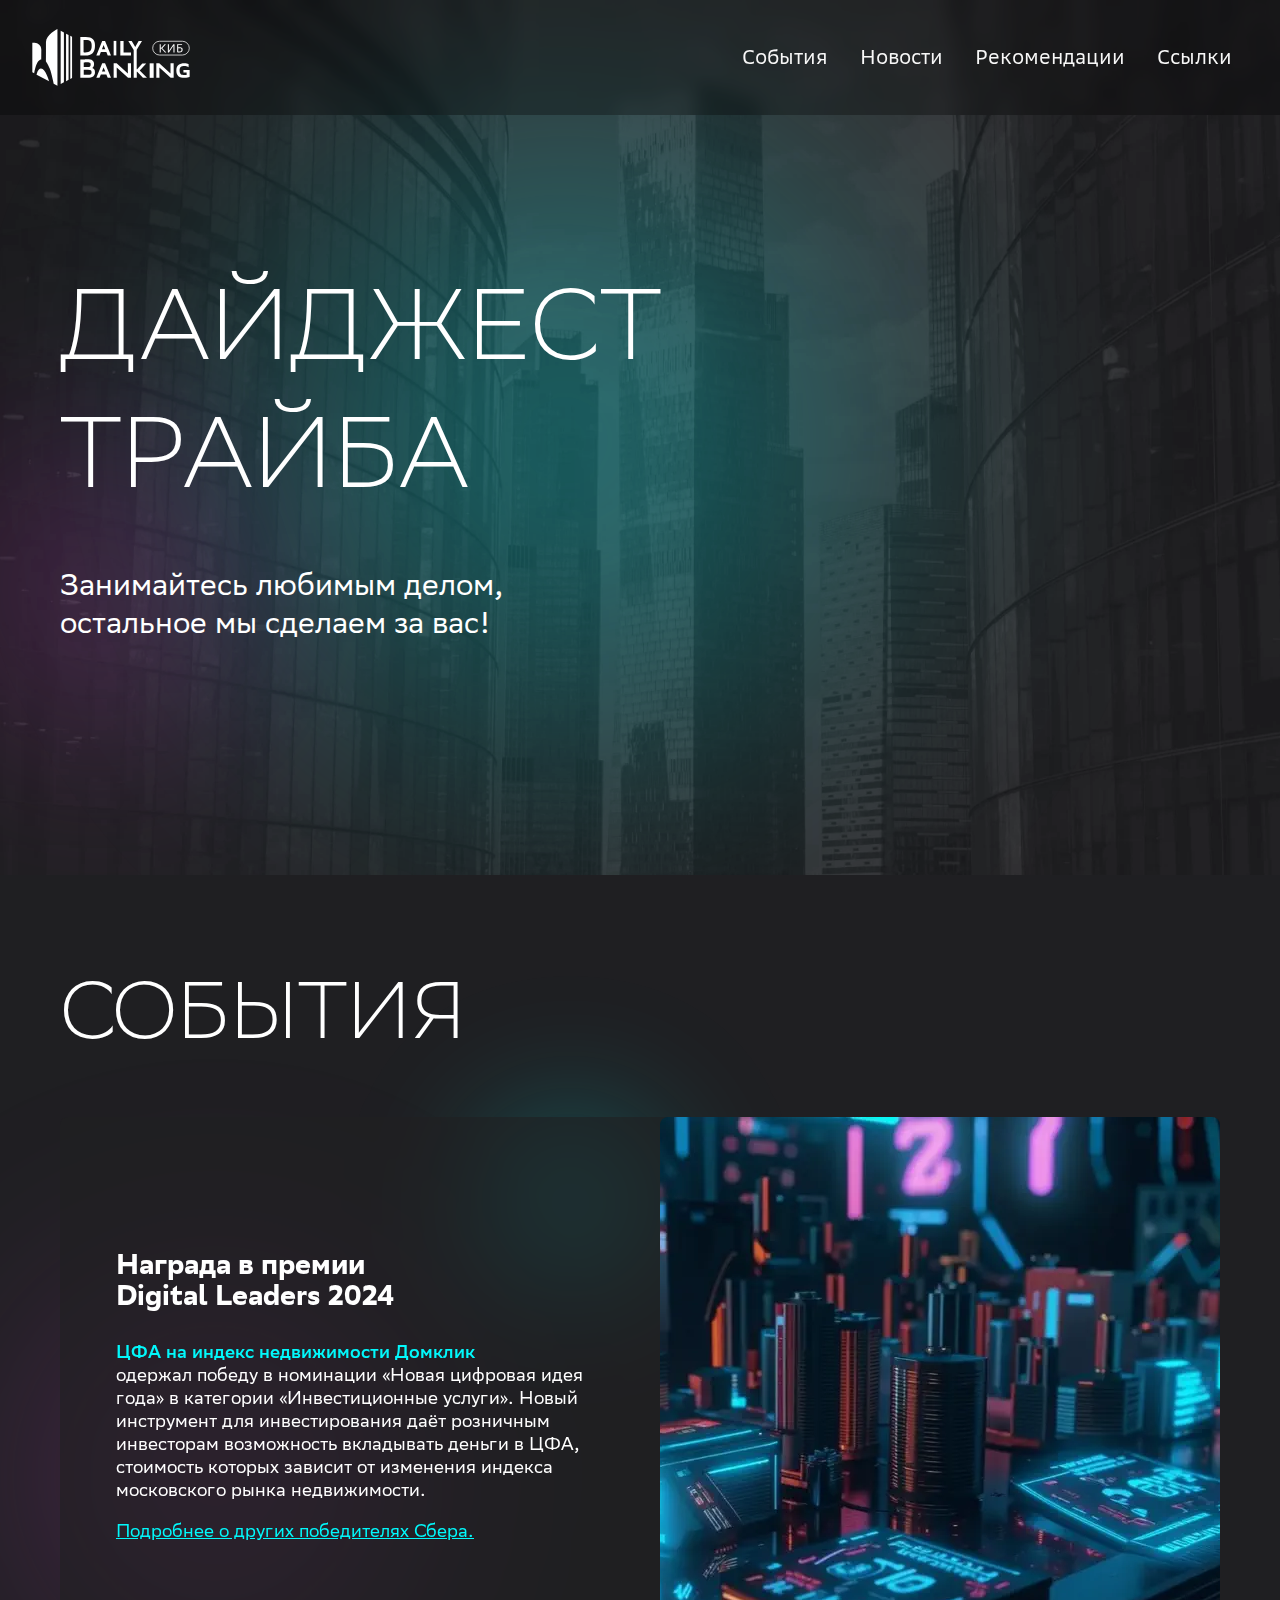
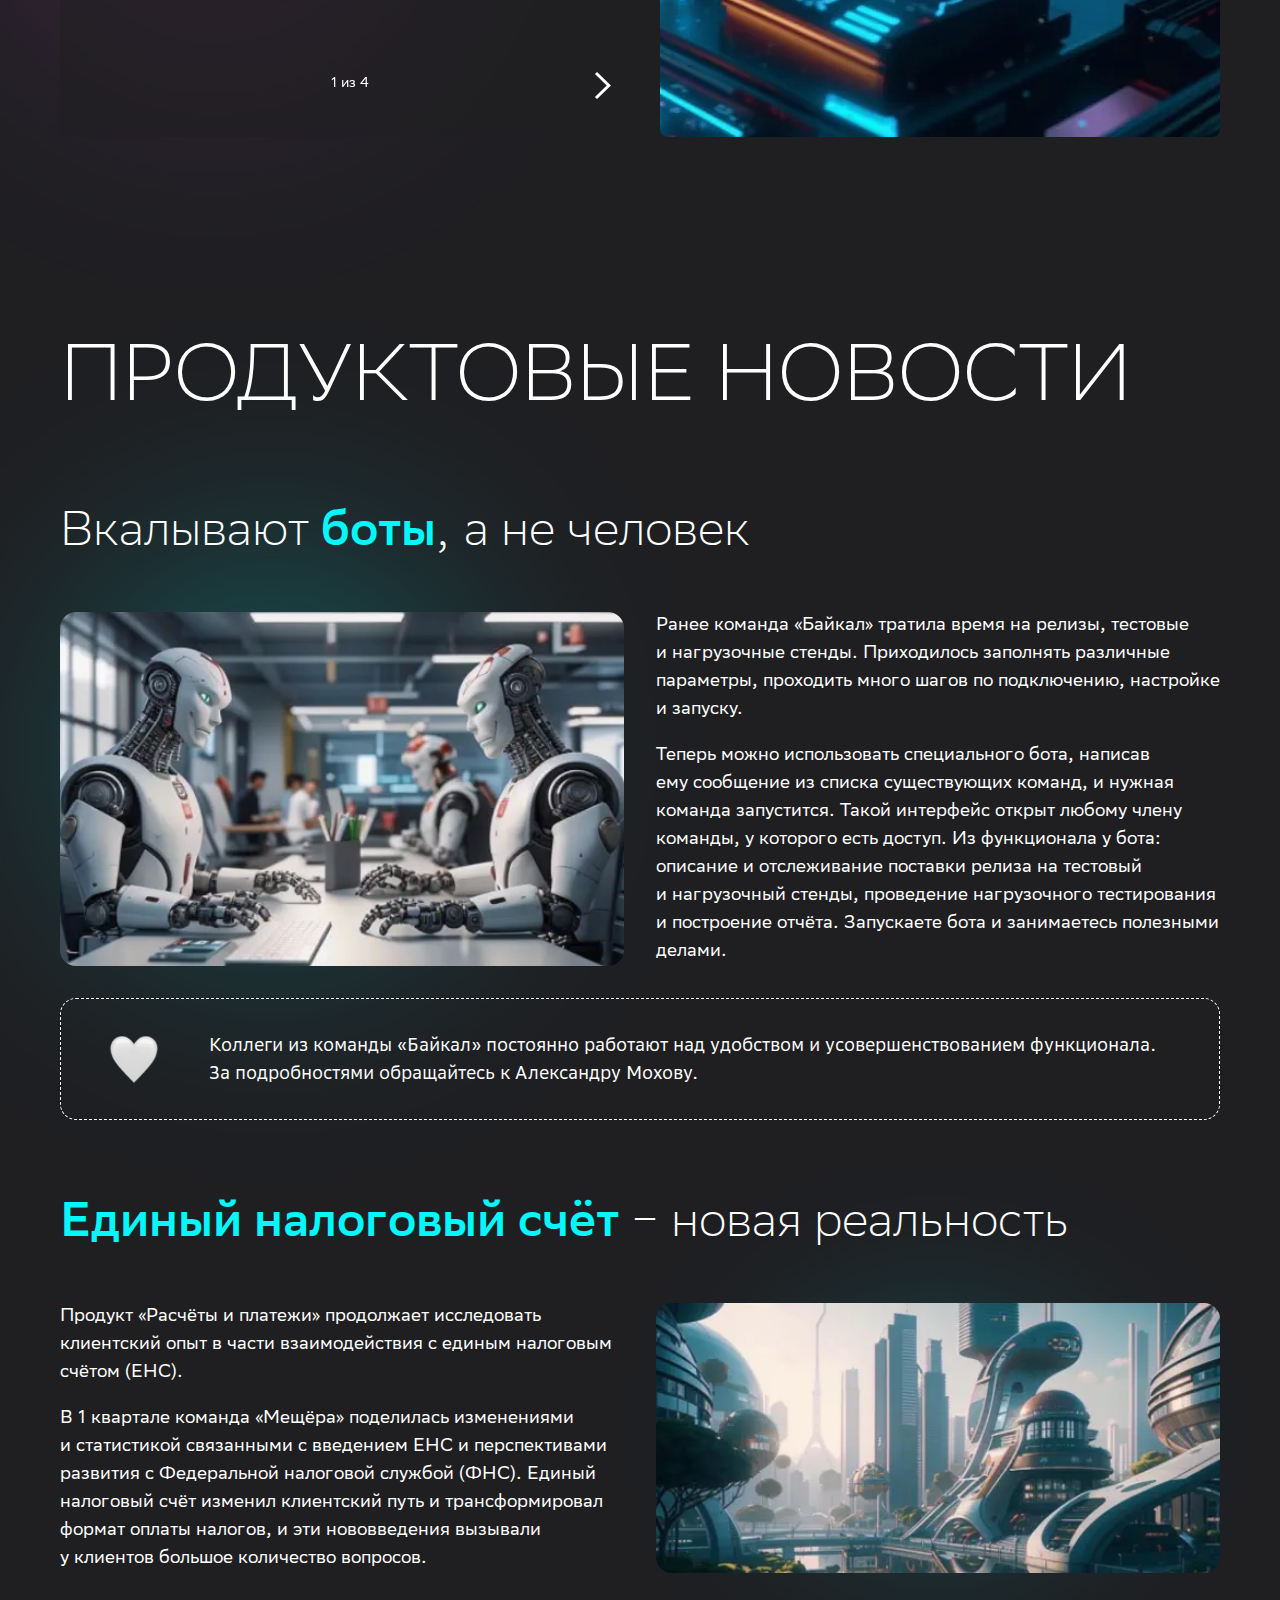
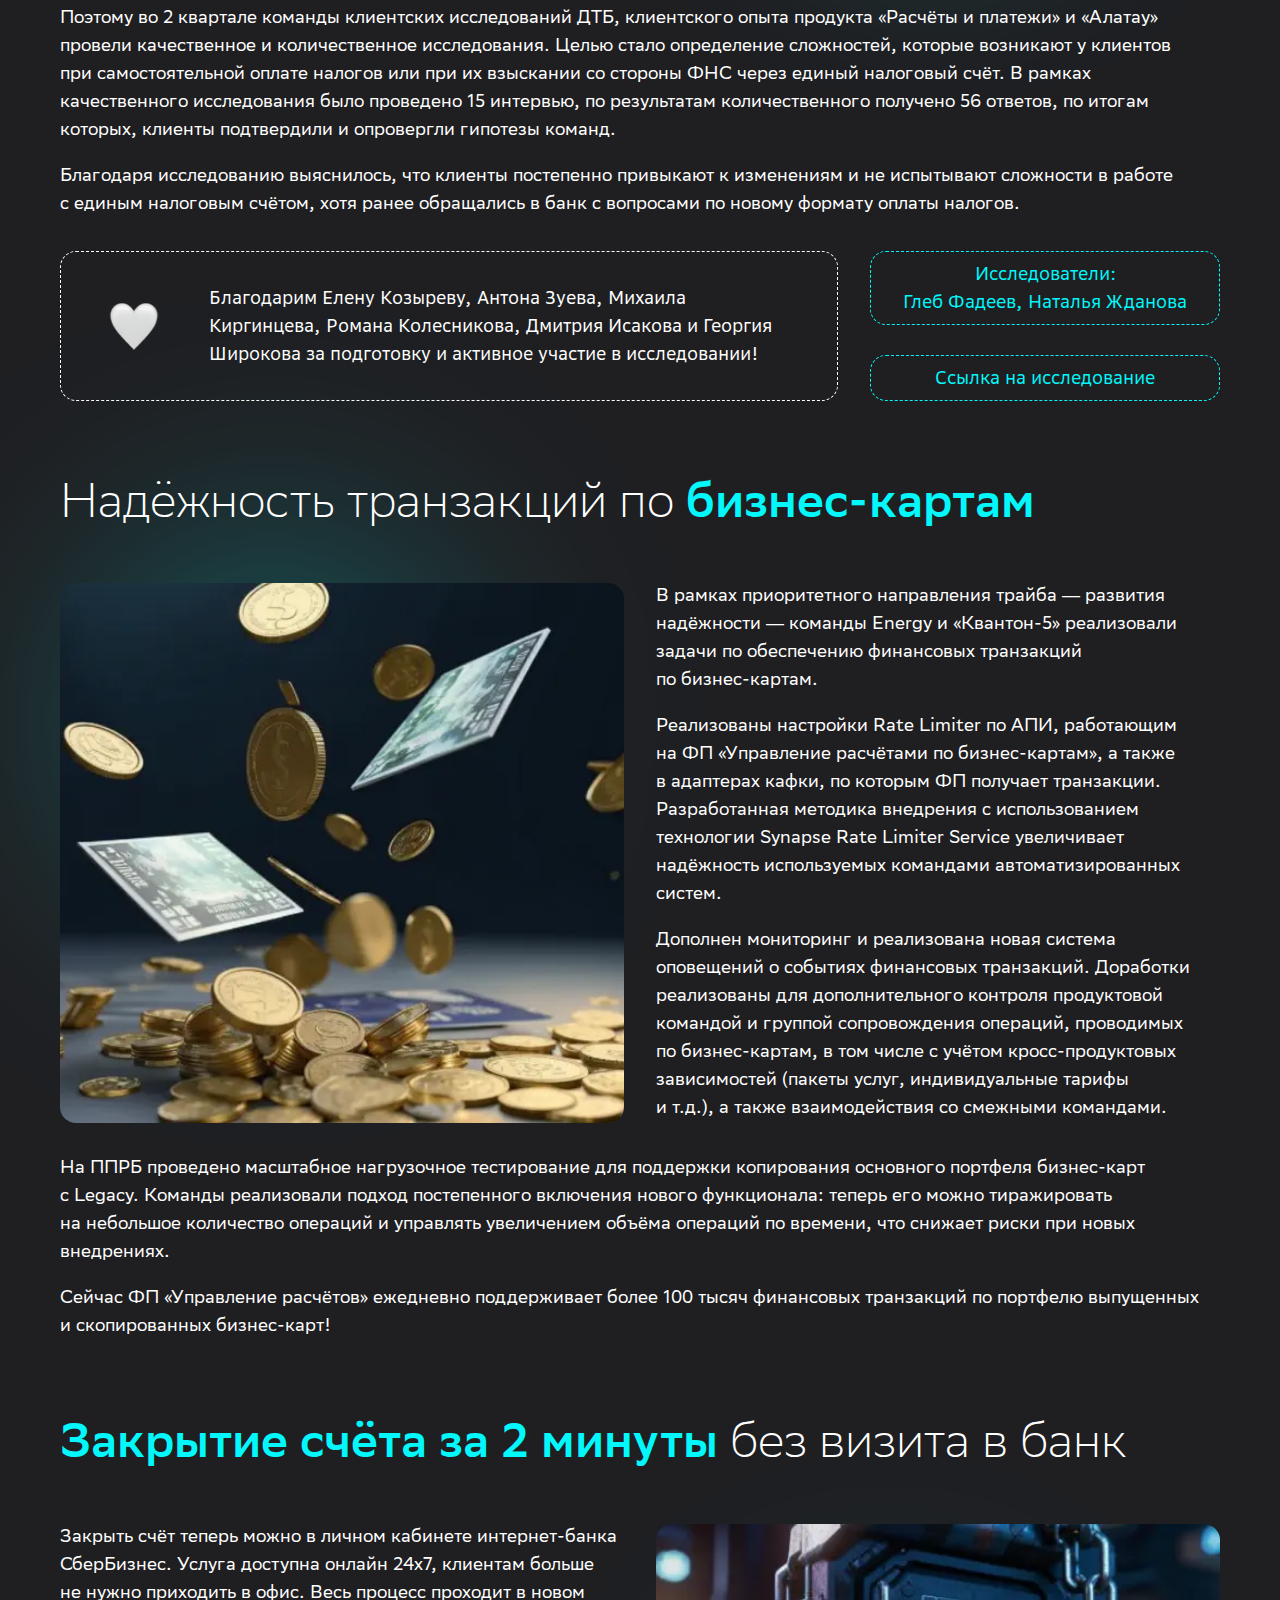
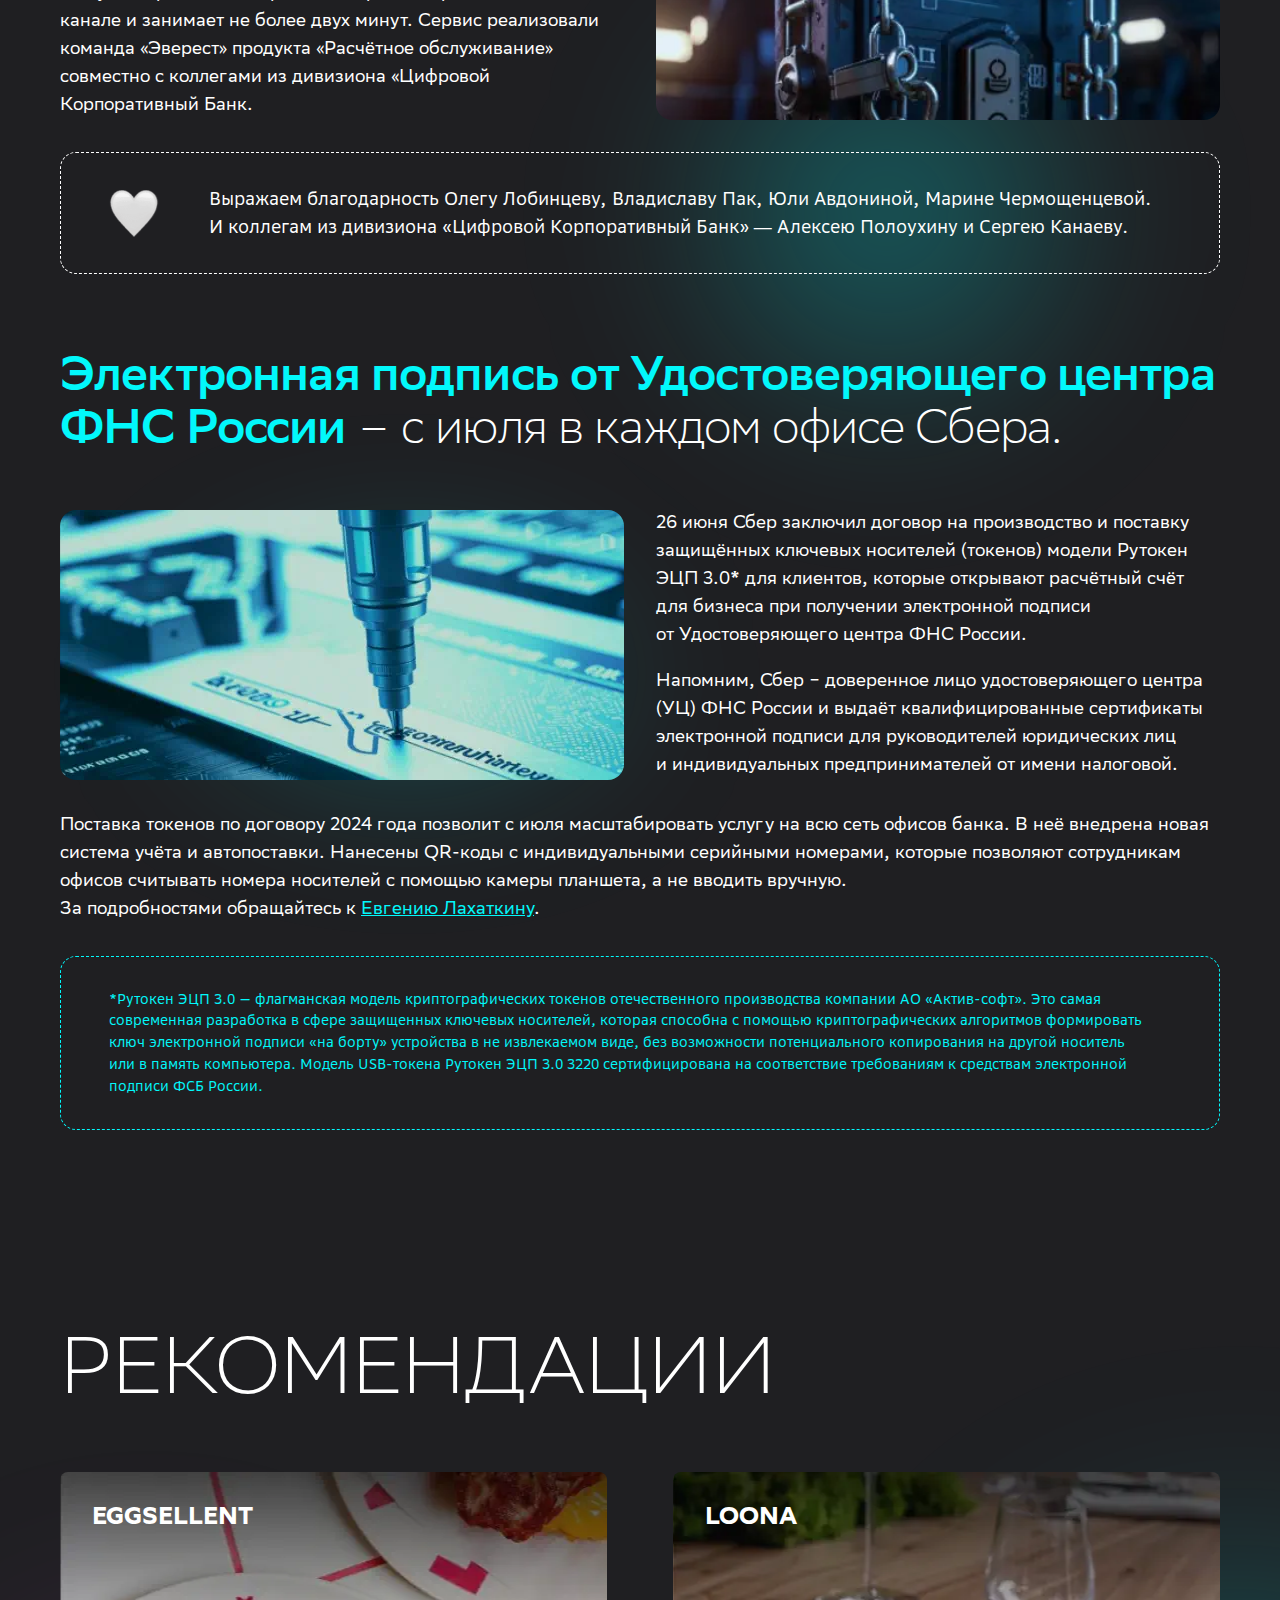
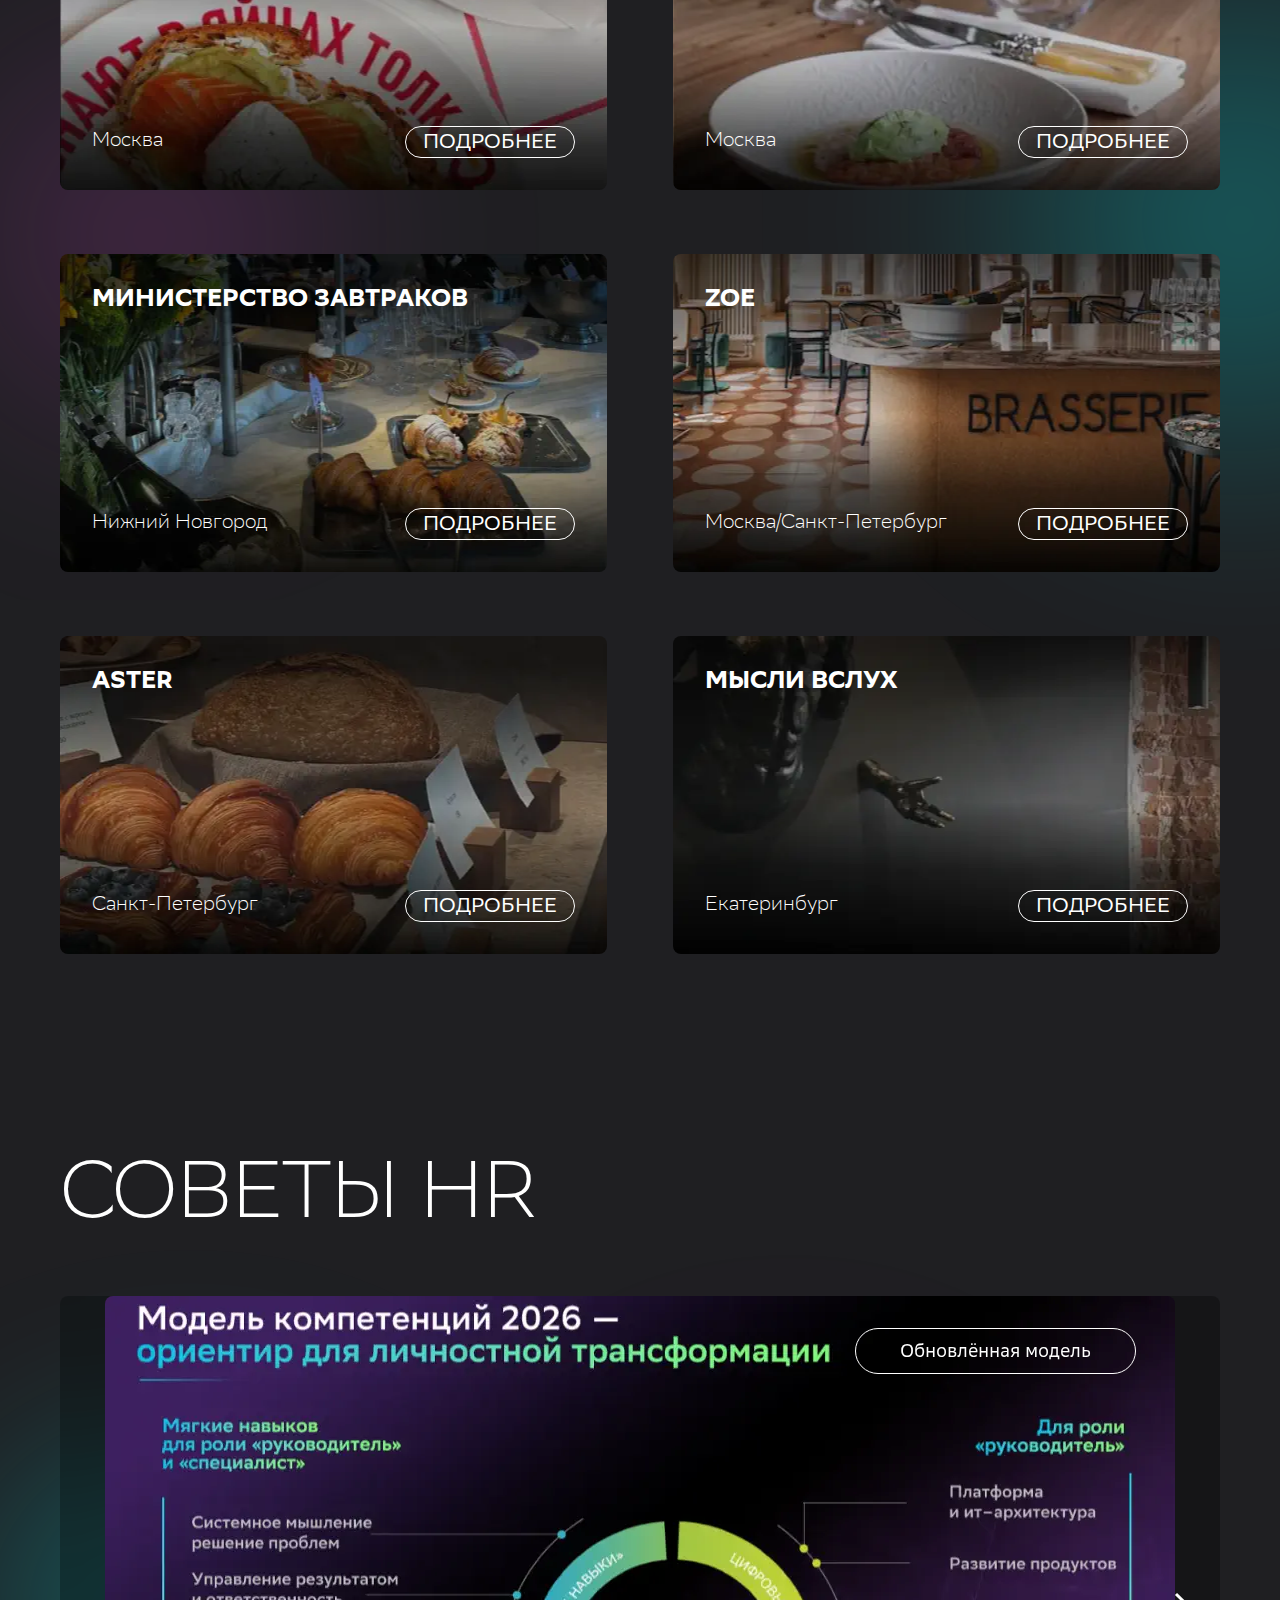
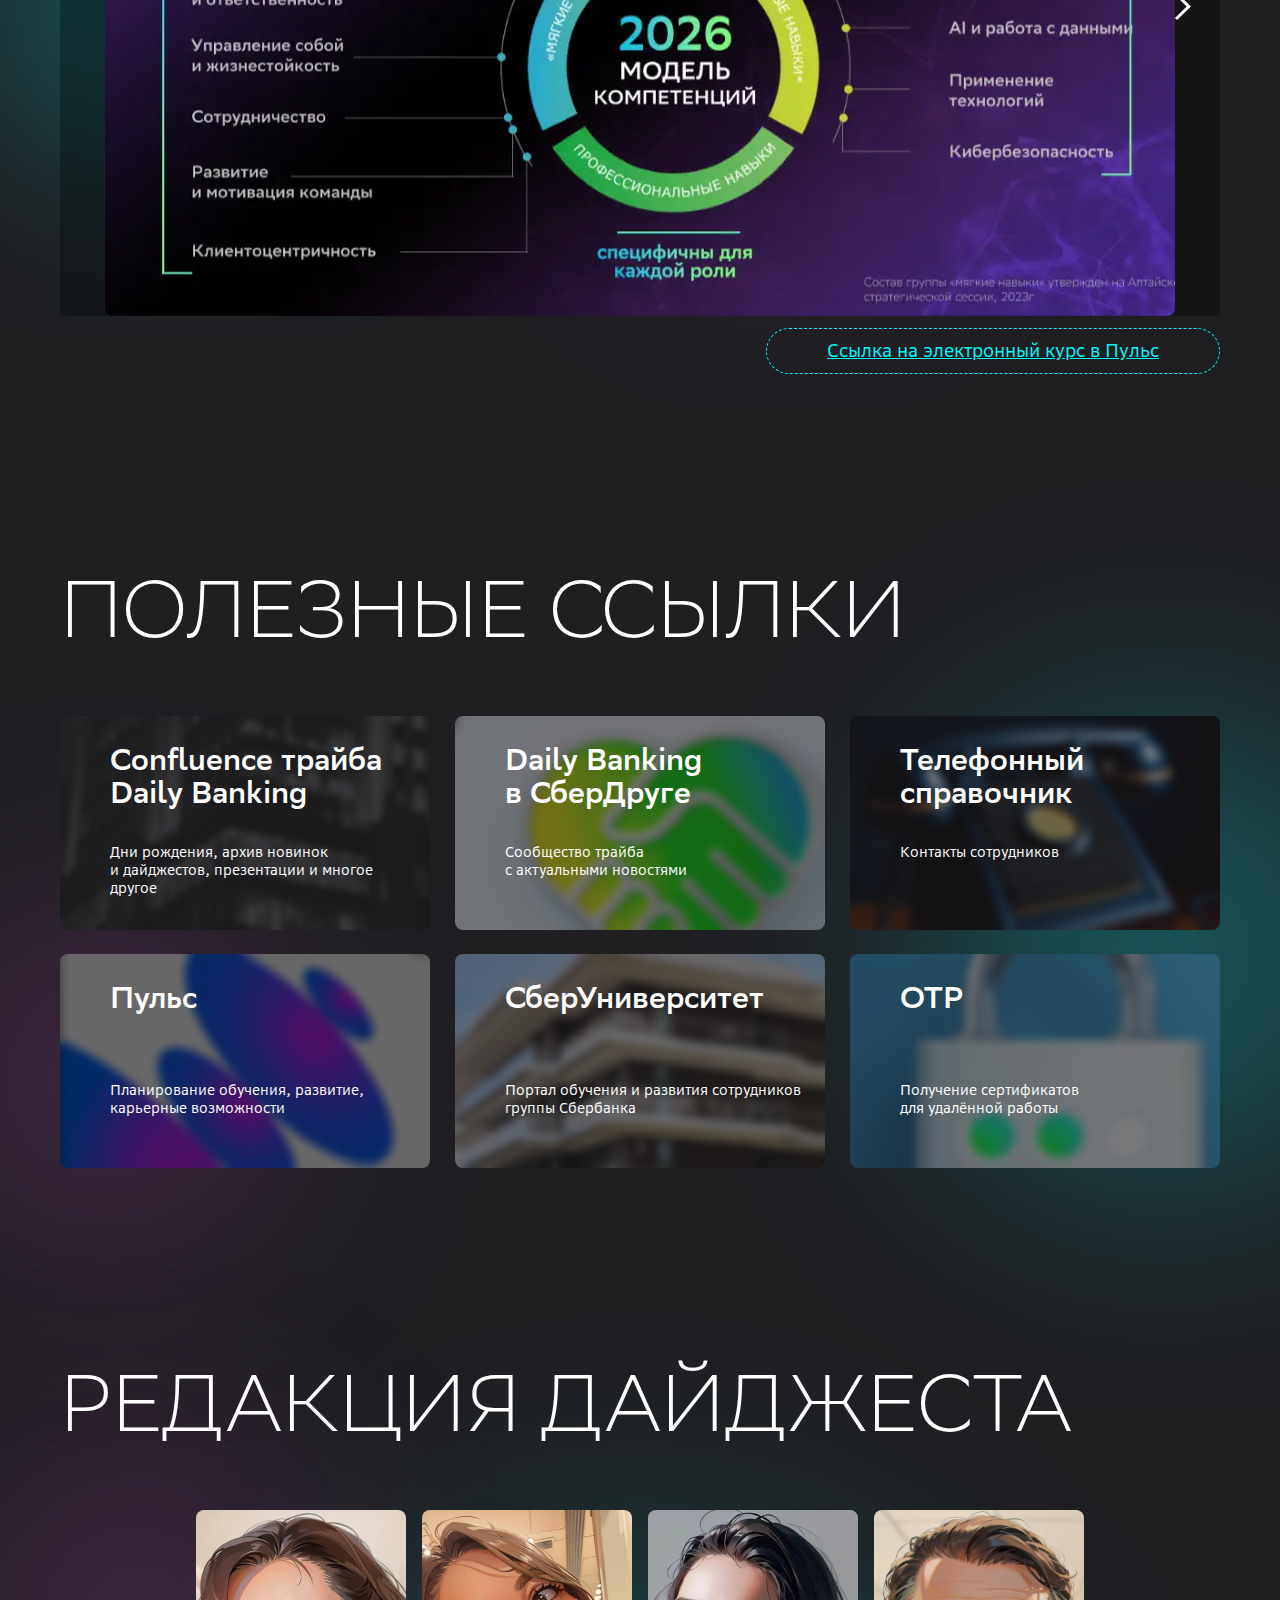
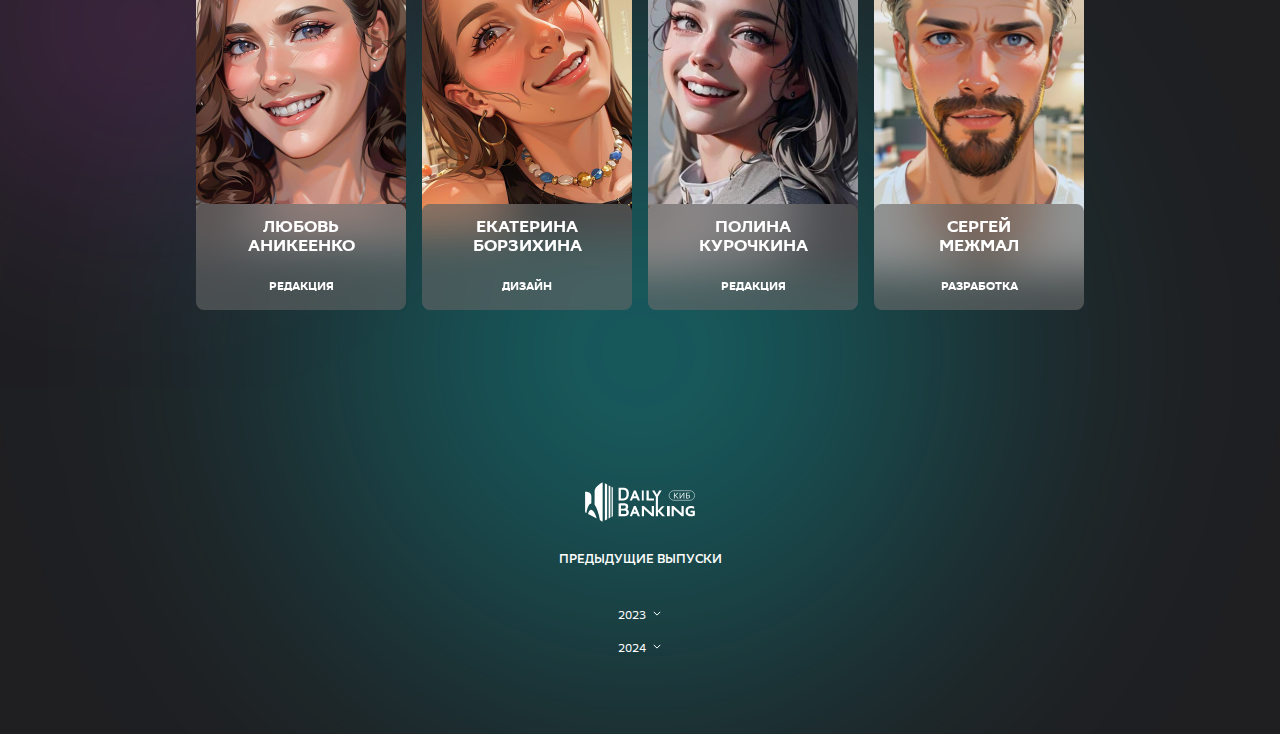
==== commit ac7dbb90: "2024-06: rc1" ====
--- a/index.html
+++ b/index.html
@@ -1,4 +1,4 @@
-<!DOCTYPE html><html><head><title>Daily Banking :: Дайджест</title><meta charset="utf-8"><meta name="viewport" content="width=device-width, initial-scale=1.0, user-scalable=no"><link rel="icon" href="favicon.ico"><link rel="icon" sizes="196x196" href="assets/img/196x196.22e7542e.png"><link rel="icon" sizes="192x192" href="assets/img/192x192.0b0f3bcd.png"><link rel="icon" sizes="96x96" href="assets/img/96x96.d7949d68.png"><link rel="icon" sizes="32x32" href="assets/img/32x32.8571c844.png"><link rel="apple-touch-icon-precomposed" sizes="180x180" href="assets/img/180x180.f4f1e489.png"><link rel="apple-touch-icon-precomposed" sizes="152x152" href="assets/img/152x152.50b55aed.png"><link rel="apple-touch-icon-precomposed" sizes="144x144" href="assets/img/144x144.84ea72eb.png"><link rel="apple-touch-icon-precomposed" sizes="120x120" href="assets/img/120x120.dd7b9a3a.png"><link rel="apple-touch-icon-precomposed" sizes="114x114" href="assets/img/114x114.1a9336be.png"><link rel="apple-touch-icon-precomposed" sizes="76x76" href="assets/img/76x76.2b980231.png"><link rel="apple-touch-icon-precomposed" sizes="72x72" href="assets/img/72x72.508f6a93.png"><link rel="apple-touch-icon-precomposed" sizes="57x57" href="assets/img/57x57.1fbd920b.png"><link rel="stylesheet" href="assets/fonts/index.css"><style>/*! normalize.css v8.0.1 | MIT License | github.com/necolas/normalize.css */html{line-height:1.15;-webkit-text-size-adjust:100%}body{margin:0}main{display:block}h1{font-size:2em;margin:.67em 0}hr{box-sizing:content-box;height:0;overflow:visible}pre{font-family:monospace,monospace;font-size:1em}a{background-color:rgba(0,0,0,0)}abbr[title]{border-bottom:none;text-decoration:underline;text-decoration:underline;-webkit-text-decoration:underline dotted;text-decoration:underline dotted}b,strong{font-weight:bolder}code,kbd,samp{font-family:monospace,monospace;font-size:1em}small{font-size:80%}sub,sup{font-size:75%;line-height:0;position:relative;vertical-align:baseline}sub{bottom:-0.25em}sup{top:-0.5em}img{border-style:none}button,input,optgroup,select,textarea{font-family:inherit;font-size:100%;line-height:1.15;margin:0}button,input{overflow:visible}button,select{text-transform:none}button,[type=button],[type=reset],[type=submit]{-webkit-appearance:button}button::-moz-focus-inner,[type=button]::-moz-focus-inner,[type=reset]::-moz-focus-inner,[type=submit]::-moz-focus-inner{border-style:none;padding:0}button:-moz-focusring,[type=button]:-moz-focusring,[type=reset]:-moz-focusring,[type=submit]:-moz-focusring{outline:1px dotted ButtonText}fieldset{padding:.35em .75em .625em}legend{box-sizing:border-box;color:inherit;display:table;max-width:100%;padding:0;white-space:normal}progress{vertical-align:baseline}textarea{overflow:auto}[type=checkbox],[type=radio]{box-sizing:border-box;padding:0}[type=number]::-webkit-inner-spin-button,[type=number]::-webkit-outer-spin-button{height:auto}[type=search]{-webkit-appearance:textfield;outline-offset:-2px}[type=search]::-webkit-search-decoration{-webkit-appearance:none}::-webkit-file-upload-button{-webkit-appearance:button;font:inherit}details{display:block}summary{display:list-item}template{display:none}[hidden]{display:none}*{background-repeat:no-repeat}html{scroll-behavior:smooth}body{color:#fff;background-color:#1f1f22;font-family:"SBSansDisplay",Arial,sans-serif}body .text-aqua{color:#02f8fb}body main section{position:relative}body main section .highlight-layer{position:absolute;width:100%;display:flex;justify-content:center;pointer-events:none;overflow:hidden}body main section .highlight-layer .highlight-frame{display:flex;justify-content:center;align-items:center;overflow:hidden;border-radius:50%}body main section .highlight-layer .highlight-frame.highlight-frame1 .highlight-image{background-image:radial-gradient(50% 50% at 50% 50%, rgba(234, 70, 228, 0.25) 0%, rgba(234, 70, 228, 0) 100%)}body main section .highlight-layer .highlight-frame.highlight-frame2 .highlight-image{background-image:radial-gradient(50% 50% at 50% 50%, rgba(2, 248, 251, 0.25) 0%, rgba(2, 248, 251, 0) 100%)}body main section .card-image-preloader{position:absolute;width:0;height:0;overflow:hidden}body main section .container{position:relative;max-width:286px;margin:0 auto;padding:60px 0}body main section .container>h1{margin:0 0 32px;font-size:32px;font-weight:300;text-transform:uppercase}body main section .container .hidden{display:none}body main section .container .opacity-0{opacity:0;z-index:-1}body main section .container span.nbr{white-space:nowrap}body main section .container .paragraph:not(:last-child){margin-bottom:1em}body main section .container .paragraph a{color:#fff}body main section .container ul{margin:0;padding-left:20px}body main section .container ul li{margin-left:8px}body main section .container ul li::marker{content:"・ "}@media(min-width: 800px){body main section .container{max-width:1160px;padding:100px 32px}body main section .container>h1{font-size:80px;margin-bottom:50px}}section.title{background-image:url(assets/img/background.e7245123.webp);background-size:cover;background-position:center}section.title .highlight-layer{height:802px}section.title .highlight-layer .highlight-frame.highlight-frame1{width:430px;height:430px;margin-top:225px;margin-left:-180px;filter:blur(90px)}section.title .highlight-layer .highlight-frame.highlight-frame1 .highlight-image{width:223px;height:223px}section.title .highlight-layer .highlight-frame.highlight-frame2{width:700px;height:700px;margin-top:50px;margin-right:-200px;filter:blur(50px)}section.title .highlight-layer .highlight-frame.highlight-frame2 .highlight-image{width:585px;height:585px}section.title .highlight-layer .highlight-frame.highlight-frame2 .highlight-image{background-image:radial-gradient(50% 50% at 50% 50%, rgba(2, 248, 251, 0.35) 0%, rgba(2, 248, 251, 0) 100%)}section.title nav ul{margin:0;padding:0;list-style-type:none}section.title nav ul li::marker{content:none !important}section.title nav ul li a{padding:4px 8px;color:#f8f8f8;-webkit-text-decoration:none;text-decoration:none;font-family:"SBSansText",Arial,sans-serif;font-size:20px}section.title nav.mobile{position:absolute;width:100%;height:0;transition:height .25s;overflow:hidden;background:rgba(0,0,0,.3);-webkit-backdrop-filter:blur(8.5px);backdrop-filter:blur(8.5px);z-index:1}section.title nav.mobile ul{width:286px;margin:80px auto 0}section.title nav.mobile ul li{margin:40px 0}section.title nav.mobile ul li a:before{content:"⏤";margin-right:1rem}section.title nav.desktop{display:none;margin-left:48px}section.title nav.desktop ul{display:flex;flex-wrap:wrap}section.title nav.desktop ul li{margin:4px 8px}section.title header{background:rgba(0,0,0,.3);-webkit-backdrop-filter:blur(8.5px);backdrop-filter:blur(8.5px)}section.title header .container{width:286px;height:72px;margin:0 auto;padding:0;display:flex;align-items:center;justify-content:space-between}section.title header .container .logo{width:103px;min-width:103px;height:37px;min-height:37px;background-image:url(assets/img/logo.a025b941.svg);background-size:contain}section.title header .container button{display:flex;align-items:center;border:none;background-color:inherit;padding:24px 32px;margin-right:-32px;font-size:12px;font-weight:400;cursor:pointer;font-family:"SBSansText",Arial,sans-serif;color:#fff;text-transform:uppercase}section.title header .container button .arrow{width:16px;height:16px;margin-left:8px;background-image:url(assets/img/arrow.2eec2218.svg);background-size:contain;background-position:center;transition:transform .25s}section.title.mobile-nav-visible button .arrow{transform:rotate(90deg)}section.title.mobile-nav-visible nav.mobile{height:730px}section.title>.container{min-height:730px;max-width:286px;display:flex;flex-direction:column;justify-content:center;margin:0 auto;padding:0}section.title>.container .title{text-transform:uppercase;font-size:48px;font-weight:300;margin-top:-70px;margin-bottom:20px}section.title>.container .slogan{font-size:20px;white-space:nowrap}@media(min-width: 800px){section.title .highlight-layer{height:875px}section.title .highlight-layer .highlight-frame.highlight-frame1{width:730px;height:730px;margin-top:225px;margin-left:-1080px}section.title .highlight-layer .highlight-frame.highlight-frame1 .highlight-image{width:500px;height:500px}section.title .highlight-layer .highlight-frame.highlight-frame2{width:1180px;height:1180px;margin-top:-150px;margin-left:-150px;margin-right:inherit;filter:blur(100px)}section.title .highlight-layer .highlight-frame.highlight-frame2 .highlight-image{width:950px;height:950px}section.title header .container{width:auto;height:115px;max-width:1380px;padding:0 32px}section.title header .container .logo{width:158px;min-width:158px;height:57px;min-height:57px}section.title header .container button{display:none}section.title header .container nav.desktop{display:block}section.title nav.mobile{display:none}section.title>.container{position:relative;min-height:760px;max-width:1160px;padding:0 32px}section.title>.container .title{margin-bottom:40px;font-size:100px;line-height:128px}section.title>.container .slogan{font-size:30px;line-height:38.5px}}section.events .highlight-layer .highlight-frame.highlight-frame1{width:730px;height:730px;margin-top:-225px;margin-left:-470px;filter:blur(100px)}section.events .highlight-layer .highlight-frame.highlight-frame1 .highlight-image{width:500px;height:500px}section.events .highlight-layer .highlight-frame.highlight-frame2{width:900px;height:700px;margin-top:50px;margin-right:-250px;filter:blur(100px)}section.events .highlight-layer .highlight-frame.highlight-frame2 .highlight-image{width:670px;height:470px}section.events .highlight-layer .highlight-frame.highlight-frame2 .highlight-image{background-image:radial-gradient(50% 50% at 50% 50%, rgba(2, 248, 251, 0.35) 0%, rgba(2, 248, 251, 0) 100%)}section.events .container .content{position:relative;display:flex;flex-direction:column-reverse;-webkit-backdrop-filter:blur(4px);backdrop-filter:blur(4px);background-color:rgba(31,31,34,.6);border-radius:8px;padding-bottom:88px}section.events .container .content .card-placeholder{transition:height .25s}section.events .container .content .card-placeholder ul.bar{position:absolute;display:none;margin:0;padding:16px 16px;list-style-type:none;z-index:1}section.events .container .content .card-placeholder ul.bar li{height:10px;border-radius:3px;background-color:#fff;width:11px;transition:width .25s}section.events .container .content .card-placeholder ul.bar li::marker{content:none}section.events .container .content .card-placeholder ul.bar li[data-class=active]{width:58px}section.events .container .content .card-placeholder ul.bar li[data-class=near]{width:15px}section.events .container .content .card-placeholder ul.bar li:not(:last-child){margin-right:4px}section.events .container .content .card-placeholder .card{position:absolute;width:254px;padding:64px 16px 32px;border-radius:8px;transition:opacity .25s}section.events .container .content .card-placeholder .card.hidden{display:inherit;opacity:0;pointer-events:none}section.events .container .content .card-placeholder .card .text h1{margin:0 0 1em;font-size:20px;line-height:22.16px;font-weight:700}section.events .container .content .card-placeholder .card .text .paragraph{font-size:12px;line-height:19.2px}section.events .container .content .card-placeholder .card .text .paragraph strong{font-weight:600}section.events .container .content .picture{height:360px;display:flex;justify-content:center;align-items:flex-end;border-radius:8px;background-color:#404040;background-position:center;background-size:cover;background-image:url(assets/img/default-background.f38554b5.webp);transition:background .25s}section.events .container .pagination{position:absolute;display:flex;padding:8px 0;margin:-88px 0 8px;width:286px;justify-content:space-between;align-items:center;font-size:14px;line-height:17.5px;border-radius:8px}section.events .container .pagination button{width:76px;height:72px;border:none;background-color:inherit;cursor:pointer;background-position:center;transition:opacity .25s}section.events .container .pagination button.left{background-image:url(assets/img/left-arrow.756a0b10.svg)}section.events .container .pagination button.right{background-image:url(assets/img/right-arrow.e61e509d.svg)}section.events .container .pagination button.hidden{display:inherit;opacity:0;pointer-events:none}section.events .container .pagination.hidden{display:none}@media(min-width: 800px){section.events .highlight-layer .highlight-frame.highlight-frame1{width:800px;height:800px;margin-top:200px;margin-left:-850px;filter:blur(100px)}section.events .highlight-layer .highlight-frame.highlight-frame1 .highlight-image{width:570px;height:570px}section.events .highlight-layer .highlight-frame.highlight-frame2{width:415px;height:415px;margin-top:120px;margin-left:-140px;margin-right:inherit;filter:blur(60px)}section.events .highlight-layer .highlight-frame.highlight-frame2 .highlight-image{width:277px;height:277px}section.events .container .content{height:620px;flex-direction:row;align-items:stretch;padding:0}section.events .container .content .card-placeholder{flex-basis:580px;flex-shrink:1}section.events .container .content .card-placeholder ul.bar{display:none;padding:44px 64px}section.events .container .content .card-placeholder .cards .card{height:516px;width:452px;padding:16px 64px 88px;display:flex !important;flex-direction:column;justify-content:center}section.events .container .content .card-placeholder .cards .card .text{height:auto;overflow:hidden}section.events .container .content .card-placeholder .cards .card .text h1{margin-top:1rem;font-size:30px;line-height:33.24px}section.events .container .content .card-placeholder .cards .card .text .paragraph{font-size:18px;line-height:23px}section.events .container .content .card-placeholder .cards .card .text .paragraph ul li{margin:20px 0}section.events .container .content .card-placeholder .cards .card .text[data-overflow=auto]{overflow:auto}section.events .container .content .picture{position:relative;height:inherit;flex-basis:580px;flex-shrink:100;display:flex;justify-content:center;align-items:center}section.events .container .pagination{width:580px;margin-top:-104px;padding:16px 0}}section.events .container .content{padding:0}@media(min-width: 800px){section.events .container .content .card-placeholder{flex-basis:600px}section.events .container .content .card-placeholder .cards .card{width:488px;padding-left:56px;padding-right:56px}section.events .container .content .card-placeholder .cards .card .text h1{font-size:28px;line-height:30.8px}section.events .container .content .picture{flex-basis:560px}}section.events .container .content .picture[data-index="0"]{background-image:url(assets/img/event-picture.ef5dcabe.webp)}section.events .container .content .picture[data-index="1"]{background-image:url(assets/img/event-picture.dac0b4a9.webp)}section.events .container .content .picture[data-index="2"]{background-image:url(assets/img/event-picture.da5ca8e8.webp)}section.events .container .content .picture[data-index="3"]{background-image:url(assets/img/event-picture.d7de1382.webp)}section.events .container .content .picture[data-index="4"]{background-image:url(assets/img/event-picture.22480991.webp)}section.news .container .card{position:relative;max-width:286px;margin:64px auto}section.news .container .card h1{margin:0 0 16px;font-size:20px;line-height:22px;font-weight:300}section.news .container .card h1 strong{font-weight:600;color:#02f8fb}section.news .container .card .paragraph{font-size:14px;line-height:22.4px}section.news .container .card .strong{font-weight:600;color:#02f8fb}section.news .container .card .strong a{color:#02f8fb}section.news .container .card .footer{display:none}@media(min-width: 800px){section.news .container .highlight-layer{overflow:visible}section.news .container .highlight-layer .highlight-frame.highlight-frame2 .highlight-image{background-image:radial-gradient(50% 50% at 50% 50%, rgba(2, 248, 251, 0.35) 0%, rgba(2, 248, 251, 0) 100%)}section.news .container .cards{margin-bottom:-80px}section.news .container .cards .card{max-width:1160px;margin:80px auto}section.news .container .cards .card h1{margin-bottom:50px;font-size:48px;line-height:52.8px}section.news .container .cards .card .row:not(:last-child){margin-bottom:32px}section.news .container .cards .card .row .paragraph{font-size:18px;line-height:28px}section.news .container .cards .card .row:has(>.col){display:flex;align-items:stretch;justify-content:space-between}section.news .container .cards .card .row:has(>.col) .col:not(:last-child){margin-right:32px}section.news .container .cards .card .row:has(>.col) .col.picture{position:relative;flex-basis:564px;flex-shrink:100;border-radius:16px;background-position:center;background-size:cover}section.news .container .cards .card .row:has(>.col) .col.text{flex-basis:564px;flex-shrink:1}section.news .container .cards .card .row:has(>.col) .col.primary{flex-grow:1}section.news .container .cards .card .row:has(>.col) .col.secondary{display:flex;flex-direction:column;justify-content:space-between;flex-shrink:1}section.news .container .cards .card .row:has(>.col) .col.secondary a{-webkit-text-decoration:none;text-decoration:none}section.news .container .cards .card .row:has(>.col) .col.secondary .line{height:40px;padding:0 32px;display:flex;justify-content:center;align-items:center;border:dashed 1px #fff;border-radius:50px}section.news .container .cards .card .row:has(>.col) .col.secondary .line.aqua{border-color:#02f8fb}section.news .container .cards .card .row:has(>.col) .col.secondary .line.aqua .text{color:#02f8fb}section.news .container .cards .card .row:has(>.col) .col.secondary .line .text{padding-top:3px;line-height:24.8px;white-space:nowrap}section.news .container .cards .card .footer{padding:32px 48px;display:flex;align-items:center;border:dashed #fff 1px;border-radius:16px}section.news .container .cards .card .footer.aqua{border-color:#02f8fb}section.news .container .cards .card .footer.aqua .text{color:#02f8fb}section.news .container .cards .card .footer .icon{height:50px;flex-basis:50px;flex-shrink:1;margin-right:50px;background-position:center}section.news .container .cards .card .footer .icon.heart{background-image:url(assets/img/heart.b057fd77.webp)}section.news .container .cards .card .footer .icon.shine{background-image:url(assets/img/shine.5abc99b9.webp)}section.news .container .cards .card .footer .text{font-size:18px;font-family:"SBSansText",Arial,sans-serif;line-height:28px;flex-shrink:100}}@media(min-width: 800px){section.news{overflow:hidden}section.news .card-placeholder:nth-child(1) .col.picture{background-image:url(assets/img/news-picture.36d62c04.webp)}section.news .card-placeholder:nth-child(1) .footer .icon.heart.white{background-image:url(assets/img/heart-white.3a3dbd40.webp);background-size:contain}section.news .card-placeholder:nth-child(1) .highlight-layer .highlight-frame.highlight-frame2{width:800px;height:800px;margin-top:-160px;margin-left:-800px;filter:blur(100px)}section.news .card-placeholder:nth-child(1) .highlight-layer .highlight-frame.highlight-frame2 .highlight-image{width:570px;height:570px}section.news .card-placeholder:nth-child(2) .col.picture{background-image:url(assets/img/news-picture.6932739d.webp)}section.news .card-placeholder:nth-child(2) .footer .icon.heart.white{background-image:url(assets/img/heart-white.3a3dbd40.webp);background-size:contain}section.news .card-placeholder:nth-child(2) .col.secondary .footer{padding:8px 32px}section.news .card-placeholder:nth-child(2) .col.secondary .footer .text{display:flex;flex-direction:column;flex-grow:1;align-items:center}section.news .card-placeholder:nth-child(2) .highlight-layer .highlight-frame.highlight-frame2{width:580px;height:470px;margin-top:0;margin-right:-530px;filter:blur(80px)}section.news .card-placeholder:nth-child(2) .highlight-layer .highlight-frame.highlight-frame2 .highlight-image{width:396px;height:286px}section.news .card-placeholder:nth-child(3) .col.picture{background-image:url(assets/img/news-picture.ae142b6f.webp)}section.news .card-placeholder:nth-child(3) .highlight-layer .highlight-frame.highlight-frame2{width:800px;height:800px;margin-top:-160px;margin-left:-800px;filter:blur(100px)}section.news .card-placeholder:nth-child(3) .highlight-layer .highlight-frame.highlight-frame2 .highlight-image{width:570px;height:570px}section.news .card-placeholder:nth-child(4) .col.picture{background-image:url(assets/img/news-picture.bd5d0e01.webp)}section.news .card-placeholder:nth-child(4) .footer .icon.heart.white{background-image:url(assets/img/heart-white.3a3dbd40.webp);background-size:contain}section.news .card-placeholder:nth-child(4) .highlight-layer .highlight-frame.highlight-frame2{width:680px;height:680px;margin-top:50px;margin-right:-430px;filter:blur(80px)}section.news .card-placeholder:nth-child(4) .highlight-layer .highlight-frame.highlight-frame2 .highlight-image{width:496px;height:496px}section.news .card-placeholder:nth-child(5) .col.picture{background-image:url(assets/img/news-picture.37c7d8d3.webp)}section.news .card-placeholder:nth-child(5) .card h1{letter-spacing:-0.85px}section.news .card-placeholder:nth-child(5) .card .paragraph a{color:#02f8fb}section.news .card-placeholder:nth-child(5) .card .paragraph strong{font-weight:normal;color:#02f8fb}section.news .card-placeholder:nth-child(5) .card .footer .text{font-size:14px !important;line-height:155% !important}section.news .card-placeholder:nth-child(5) .highlight-layer .highlight-frame.highlight-frame2{width:700px;height:440px;margin-top:100px;margin-left:-530px;filter:blur(80px)}section.news .card-placeholder:nth-child(5) .highlight-layer .highlight-frame.highlight-frame2 .highlight-image{width:516px;height:256px}}section.tips .highlight1{margin-top:-225px;margin-left:-470px;width:730px;height:730px;background:radial-gradient(50% 50% at 50% 50%, rgba(234, 70, 228, 0.25) 0%, rgba(234, 70, 228, 0) 100%)}section.tips .highlight2{margin-top:20px;margin-right:-500px;width:900px;height:900px;background:radial-gradient(50% 50% at 50% 50%, rgba(2, 248, 251, 0.35) 0%, rgba(2, 248, 251, 0) 100%)}section.tips .highlight-layer .highlight-frame.highlight-frame1{width:730px;height:730px;margin-top:-225px;margin-left:-470px;filter:blur(100px)}section.tips .highlight-layer .highlight-frame.highlight-frame1 .highlight-image{width:500px;height:500px}section.tips .highlight-layer .highlight-frame.highlight-frame2{width:900px;height:900px;margin-top:-30px;margin-right:-550px;filter:blur(100px)}section.tips .highlight-layer .highlight-frame.highlight-frame2 .highlight-image{width:670px;height:670px}section.tips .highlight-layer .highlight-frame.highlight-frame2 .highlight-image{background-image:radial-gradient(50% 50% at 50% 50%, rgba(2, 248, 251, 0.35) 0%, rgba(2, 248, 251, 0) 100%)}section.tips .container .cards{display:none}section.tips .container .thumbnail{height:280px;margin:48px 0;padding:32px 24px;display:flex;flex-direction:column;justify-content:space-between;background-position:center center;background-size:cover;border-radius:8px}section.tips .container .thumbnail h1{font-size:18px;line-height:23px;text-transform:uppercase}section.tips .container .thumbnail .place{font-size:16px;font-weight:300;line-height:20.5px}section.tips .container .thumbnail .place a{color:#fff}section.tips .container .thumbnail button{display:none}@media(min-width: 800px){section.tips .highlight1{margin-top:270px;margin-left:-980px;height:810px}section.tips .highlight2{margin-top:140px;margin-right:-1200px;height:940px}section.tips .highlight-layer .highlight-frame.highlight-frame1{margin-top:240px;margin-left:-980px}section.tips .highlight-layer .highlight-frame.highlight-frame2{margin-top:140px;margin-right:-1200px}section.tips .container .cards{display:none;position:absolute;z-index:1}section.tips .container .cards .card{height:700px;position:absolute;border-radius:8px;background-color:rgba(0,0,0,.5);-webkit-backdrop-filter:blur(60px);backdrop-filter:blur(60px)}@supports not (-webkit-hyphens: none){section.tips .container .cards .card{transition:width .25s, height .25s, left .25s, top .25s, margin .25s, opacity .25s}}section.tips .container .cards .card .closeButtonPosition{text-align:right}section.tips .container .cards .card .closeButtonPosition button.close{position:absolute;width:72px;height:72px;margin-left:-72px;border:none;border-radius:50%;background-color:inherit;background-image:url(assets/img/times.77915df0.svg);background-position:center;cursor:pointer;-webkit-user-select:none;-moz-user-select:none;user-select:none}section.tips .container .cards .card .columns{height:100%;display:flex;align-items:stretch}section.tips .container .cards .card .columns .picture{flex-basis:480px;flex-shrink:100;background-color:#708090;border-radius:8px;background-size:cover}section.tips .container .cards .card .columns .text-container{display:flex;flex-basis:675px;flex-shrink:1;align-items:center}section.tips .container .cards .card .columns .text-container .text{margin:50px}section.tips .container .cards .card .columns .text-container .text h1{font-size:30px;line-height:42px;text-transform:uppercase;margin:0 0 50px}section.tips .container .cards .card .columns .text-container .text .paragraph{font-size:18px;font-weight:300;font-family:"SBSansText",Arial,sans-serif}section.tips .container .cards .card .columns .text-container .text .paragraph.place{margin-bottom:24px;font-family:"SBSansDisplay",Arial,sans-serif}section.tips .container .cards .card.hidden{display:none !important}section.tips .container .thumbnails{display:flex;flex-wrap:wrap;justify-content:space-between;margin:-32px}}@media(min-width: 800px)and (max-width: 1224px){section.tips .container .thumbnails{flex-direction:column;align-items:center}}@media(min-width: 800px){section.tips .container .thumbnails .thumbnail{height:318px;width:547px;margin:32px;padding:0}section.tips .container .thumbnails .thumbnail h1{margin:32px;font-size:24px;line-height:30.8px}section.tips .container .thumbnails .thumbnail .footer{display:flex;flex-direction:row;justify-content:space-between;align-items:flex-end;margin:32px}section.tips .container .thumbnails .thumbnail .footer .place{font-size:20px;line-height:25.5px;margin-bottom:-6px}section.tips .container .thumbnails .thumbnail .footer button{width:170px;height:32px;display:flex;justify-content:center;align-items:center;border:solid 1px #fff;border-radius:16px;background-color:inherit;padding:4px 16px;cursor:pointer;color:#fff;-webkit-user-select:none;-moz-user-select:none;user-select:none}section.tips .container .thumbnails .thumbnail .footer button:after{height:18px;content:"Подробнее";font-size:20px;font-weight:400;text-transform:uppercase}}section.tips .container .cards .card{-webkit-backdrop-filter:blur(44px);backdrop-filter:blur(44px)}section.tips .container .cards .card .columns .text-container .text h1{font-size:24px;line-height:28px;color:#02f8fb}section.tips .container .cards .card .columns .text-container .text .paragraph{font-weight:normal}section.tips .container .cards .card .columns .text-container .text .paragraph ul{padding-left:10px;font-family:"SBSansDisplay",Arial,sans-serif}section.tips .container .thumbnails .thumbnail .footer{align-items:center}section.tips .container .thumbnails .thumbnail .footer .place{margin:0}section.tips .container .card-image-preloader :nth-child(1){background-image:url(assets/img/tip-picture.cda6090a.webp)}section.tips .container .thumbnail:nth-child(1){background-image:url(assets/img/tip-thumbnail.1d70c39d.webp)}section.tips .container .cards .card:nth-child(1) .picture{background-image:url(assets/img/tip-picture.cda6090a.webp)}section.tips .container .cards .card:nth-child(1) .text-container .text .paragraph{margin-right:70px !important}section.tips .container .card-image-preloader :nth-child(2){background-image:url(assets/img/tip-picture.8e8456f2.webp)}section.tips .container .thumbnail:nth-child(2){background-image:url(assets/img/tip-thumbnail.ed44346e.webp)}section.tips .container .cards .card:nth-child(2) .picture{background-image:url(assets/img/tip-picture.8e8456f2.webp)}section.tips .container .cards .card:nth-child(2) .text-container .text .paragraph{margin-right:80px !important}section.tips .container .card-image-preloader :nth-child(3){background-image:url(assets/img/tip-picture.c0d7e412.webp)}section.tips .container .thumbnail:nth-child(3){background-image:url(assets/img/tip-thumbnail.3a05a0f8.webp)}section.tips .container .cards .card:nth-child(3) .picture{background-image:url(assets/img/tip-picture.c0d7e412.webp)}section.tips .container .cards .card:nth-child(3) .text-container .paragraph{margin-right:50px !important}section.tips .container .card-image-preloader :nth-child(4){background-image:url(assets/img/tip-picture.c2d95041.webp)}section.tips .container .thumbnail:nth-child(4){background-image:url(assets/img/tip-thumbnail.391f5228.webp)}section.tips .container .cards .card:nth-child(4) .picture{background-image:url(assets/img/tip-picture.c2d95041.webp)}section.tips .container .cards .card:nth-child(4) .text-container .text .paragraph{margin-right:25px !important}section.tips .container .card-image-preloader :nth-child(5){background-image:url(assets/img/tip-picture.1a6a796c.webp)}section.tips .container .thumbnail:nth-child(5){background-image:url(assets/img/tip-thumbnail.7b4fcd74.webp)}section.tips .container .cards .card:nth-child(5) .picture{background-image:url(assets/img/tip-picture.1a6a796c.webp)}section.tips .container .cards .card:nth-child(5) .text-container .text .paragraph{margin-right:50px !important}section.tips .container .card-image-preloader :nth-child(6){background-image:url(assets/img/tip-picture.87b784b6.webp)}section.tips .container .thumbnail:nth-child(6){background-image:url(assets/img/tip-thumbnail.7a57a8e6.webp)}section.tips .container .cards .card:nth-child(6) .picture{background-image:url(assets/img/tip-picture.87b784b6.webp)}section.tips .container .cards .card:nth-child(6) .text-container .text .paragraph{margin-right:50px !important}section.advices .highlight-layer .highlight-frame.highlight-frame1{width:730px;height:730px;margin-top:-100px;margin-left:-440px;filter:blur(100px)}section.advices .highlight-layer .highlight-frame.highlight-frame1 .highlight-image{width:500px;height:500px}section.advices .highlight-layer .highlight-frame.highlight-frame2{width:785px;height:660px;margin-top:-30px;margin-right:-550px;filter:blur(80px)}section.advices .highlight-layer .highlight-frame.highlight-frame2 .highlight-image{width:601px;height:476px}section.advices .highlight-layer .highlight-frame.highlight-frame2 .highlight-image{background-image:radial-gradient(50% 50% at 50% 50%, rgba(2, 248, 251, 0.35) 0%, rgba(2, 248, 251, 0) 100%)}section.advices .container .content{position:relative;max-width:286px;margin:60px auto 88px;border-radius:8px;background-color:rgba(102,102,102,.15);-webkit-backdrop-filter:blur(4px);backdrop-filter:blur(4px)}section.advices .container .content .content-layout .picture{height:360px;border-radius:8px;background-color:#1f1f22;background-position:center;background-size:cover;background-image:url(assets/img/default-background.f38554b5.webp);transition:background .25s}section.advices .container .content .content-layout .card-placeholder{border-radius:8px;transition:height .25s}section.advices .container .content .content-layout .card-placeholder .card{position:absolute;padding:24px 16px 24px;border-radius:8px;transition:opacity .25s}section.advices .container .content .content-layout .card-placeholder .card.hidden{display:inherit;opacity:0;pointer-events:none}section.advices .container .content .content-layout .card-placeholder .card .card-body{color:#fff}section.advices .container .content .content-layout .card-placeholder .card .card-body h1{margin:0 0 1em;font-size:18px;line-height:23px}section.advices .container .content .content-layout .card-placeholder .card .card-body .paragraph{font-size:16px;line-height:23px}section.advices .container .content .content-layout .card-placeholder .card .card-body .paragraph.strong{color:#02f8fb}section.advices .container .content .content-layout .card-placeholder .card .card-body ol{padding-left:30px}section.advices .container .content .content-layout .card-placeholder .card .card-body ul{padding-left:10px}section.advices .container .content .pagination{display:flex;justify-content:space-between;align-items:center}section.advices .container .content .pagination button{width:76px;height:72px;border:none;background-color:inherit;cursor:pointer;background-position:center;transition:opacity .25s}section.advices .container .content .pagination button.left{background-image:url(assets/img/left-arrow.756a0b10.svg)}section.advices .container .content .pagination button.right{background-image:url(assets/img/right-arrow.e61e509d.svg)}section.advices .container .content .pagination button.hidden{display:inherit;opacity:0;pointer-events:none}section.advices .container .content .pagination.hidden{display:none}@media(min-width: 800px){section.advices .highlight-layer .highlight-frame.highlight-frame1{margin-top:220px;margin-left:inherit;margin-right:-300px}section.advices .highlight-layer .highlight-frame.highlight-frame2{margin-top:220px;margin-left:-900px;margin-right:inherit}section.advices .container .content{max-width:1160px;margin:0 auto;padding:0;background-color:rgba(0,0,0,.3);-webkit-backdrop-filter:blur(50px);backdrop-filter:blur(50px)}section.advices .container .content .content-layout{height:620px;display:flex;align-items:stretch;flex-direction:row-reverse}section.advices .container .content .content-layout .picture{position:relative;height:inherit;flex-basis:530px;flex-shrink:100}section.advices .container .content .content-layout .card-placeholder{flex-basis:630px;flex-shrink:1}section.advices .container .content .content-layout .card-placeholder .card{height:620px;width:510px;padding:0 60px;display:flex !important;flex-direction:column;justify-content:center}section.advices .container .content .content-layout .card-placeholder .card .card-body{height:auto;overflow:hidden}section.advices .container .content .content-layout .card-placeholder .card .card-body[data-overflow=auto]{overflow:auto}section.advices .container .content .content-layout .card-placeholder .card .card-body h1{margin-top:20px;font-size:30px;line-height:31.8px}section.advices .container .content .content-layout .card-placeholder .card .card-body .paragraph{font-size:18px;line-height:26.6px}section.advices .container .content .content-layout .card-placeholder .card .card-body .paragraph.strong{font-weight:700}section.advices .container .content .pagination .left-position,section.advices .container .content .pagination .right-position{width:76px}section.advices .container .content .pagination .left-position button,section.advices .container .content .pagination .right-position button{position:absolute;margin-top:-346px;filter:none}}@media(min-width: 800px)and (min-width: 1312px){section.advices .container .content .pagination .left-position button.left,section.advices .container .content .pagination .right-position button.left{margin-left:-76px}section.advices .container .content .pagination .left-position button.right,section.advices .container .content .pagination .right-position button.right{margin-left:76px}}section.advices .container:has(.picture[data-index="0"]) .content .content-layout .picture[data-index="0"]{background-image:url(assets/img/advice-picture.3581f0e7.webp);flex-basis:1070px;margin:0 45px}section.advices .container:has(.picture[data-index="0"]) .content .content-layout .card-placeholder{background-color:#ff0;flex-basis:0}section.advices .container:has(.picture[data-index="0"]) .content .content-layout .card-placeholder .card{width:1040px;justify-content:flex-start;align-items:flex-end}section.advices .container:has(.picture[data-index="0"]) .content .content-layout .card-placeholder .card .pseudo-button{margin-top:32px;margin-right:24px;padding:8px 44px;border:solid #fff 1px;border-radius:50px;font-family:"SBSansText",Arial,sans-serif;font-size:18px;line-height:155%}section.advices .container:has(.picture[data-index="0"]) .footer{display:flex}section.advices .container .content .content-layout .picture[data-index="1"]{background-image:url(assets/img/advice-picture.9f34533d.webp)}@media(min-width: 800px){section.advices .container .content .content-layout .card-placeholder .card:nth-child(2){width:670px;padding-left:40px;padding-right:40px}}section.advices .container .content .content-layout .picture[data-index="2"]{background-image:url(assets/img/advice-picture.6eb17b22.webp)}section.advices .container .content .content-layout .paragraph{font-weight:300}section.advices .container .content .picture,section.advices .container .content .content-layout{transition:flex-basis .25s}section.advices .container .footer{display:none;justify-content:flex-end}section.advices .container .footer a{margin-top:12px;padding:8px 60px;border:dashed #02f8fb 1px;border-radius:50px;color:#02f8fb;font-family:"SBSansText",Arial,sans-serif;font-size:18px;line-height:155%}section.links .highlight-layer .highlight-frame.highlight-frame1{width:730px;height:730px;margin-top:-225px;margin-left:-470px;filter:blur(100px)}section.links .highlight-layer .highlight-frame.highlight-frame1 .highlight-image{width:500px;height:500px}section.links .highlight-layer .highlight-frame.highlight-frame2{width:900px;height:900px;margin-top:20px;margin-right:-500px;filter:blur(100px)}section.links .highlight-layer .highlight-frame.highlight-frame2 .highlight-image{width:670px;height:670px}section.links .highlight-layer .highlight-frame.highlight-frame2 .highlight-image{background-image:radial-gradient(50% 50% at 50% 50%, rgba(2, 248, 251, 0.35) 0%, rgba(2, 248, 251, 0) 100%)}section.links .container .card{background-position:center center;border-radius:8px;margin-bottom:32px;--box-shadow-color: transparent;transition:box-shadow .25s}section.links .container .card:hover,section.links .container .card:has(a:focus){box-shadow:0 4px 25px 0 var(--box-shadow-color)}section.links .container .card a{color:#fff;-webkit-text-decoration:none;text-decoration:none;outline:none}section.links .container .card .inner{display:flex;flex-direction:column;justify-content:space-between;height:105px;padding:32px 24px 32px 40px;-webkit-backdrop-filter:blur(16px);backdrop-filter:blur(16px);font-family:"SBSansText",Arial,sans-serif;font-size:14px;border-radius:8px}section.links .container .card .inner h1{margin:0;font-size:18px;line-height:20px;font-weight:600;font-family:"SBSansDisplay",Arial,sans-serif}section.links .container .card:nth-child(1){background-image:url(assets/img/link-background.82c1cc7c.webp);--box-shadow-color: rgba(188, 124, 186, 0.45)}section.links .container .card:nth-child(2){background-image:url(assets/img/link-background.25b81ea8.webp);--box-shadow-color: rgba(120, 249, 117, 0.45)}section.links .container .card:nth-child(3){background-image:url(assets/img/link-background.82c736e7.webp);--box-shadow-color: rgba(66, 232, 224, 0.45)}section.links .container .card:nth-child(4){background-image:url(assets/img/link-background.23049ede.webp);--box-shadow-color: rgba(12, 27, 249, 0.45)}section.links .container .card:nth-child(5){background-image:url(assets/img/link-background.5feaaac2.webp);--box-shadow-color: rgba(110, 232, 255, 0.45)}section.links .container .card:nth-child(6){background-image:url(assets/img/link-background.273c4a34.webp);--box-shadow-color: rgba(156, 236, 251, 0.45)}@media(min-width: 800px){section.links .highlight-layer .highlight-frame.highlight-frame1{margin-top:240px;margin-left:-1070px}section.links .highlight-layer .highlight-frame.highlight-frame2{margin-top:30px;margin-right:-1050px}section.links .container .cards{display:flex;flex-wrap:wrap;justify-content:space-between;margin:-12px}}@media(min-width: 800px)and (max-width: 1220px){section.links .container .cards{align-items:center;justify-content:center}}@media(min-width: 800px){section.links .container .cards .card{width:370px;margin:12px}section.links .container .cards .card .inner{height:150px;padding-left:50px;-webkit-backdrop-filter:inherit;backdrop-filter:inherit;font-size:18px;line-height:22.6px}section.links .container .cards .card .inner h1{font-size:30px;line-height:32.65px}section.links .container .cards .card .inner .text{height:55px;font-size:14px;line-height:18px}}section.staff .highlight-layer .highlight-frame.highlight-frame1{width:730px;height:730px;margin-top:-225px;margin-left:-470px;filter:blur(100px)}section.staff .highlight-layer .highlight-frame.highlight-frame1 .highlight-image{width:500px;height:500px}section.staff .highlight-layer .highlight-frame.highlight-frame2{width:900px;height:900px;margin-top:20px;margin-right:-470px;filter:blur(100px)}section.staff .highlight-layer .highlight-frame.highlight-frame2 .highlight-image{width:670px;height:670px}section.staff .highlight-layer .highlight-frame.highlight-frame2 .highlight-image{background-image:radial-gradient(50% 50% at 50% 50%, rgba(2, 248, 251, 0.35) 0%, rgba(2, 248, 251, 0) 100%)}section.staff .container .cards{display:flex;flex-wrap:wrap;justify-content:center}section.staff .container .cards .card{width:210px;height:400px;display:flex;flex-direction:column;justify-content:flex-end;margin:8px;border-radius:8px;background-size:contain}section.staff .container .cards .card .footer{padding:16px 40px;border-radius:8px;text-transform:uppercase;text-align:center;font-weight:700;background-color:rgba(102,102,102,.6);-webkit-backdrop-filter:blur(22px);backdrop-filter:blur(22px)}section.staff .container .cards .card .footer .name{font-size:16px;margin-bottom:24px}section.staff .container .cards .card .footer .role{font-size:11.3px}@media(min-width: 800px){section.staff .highlight-layer .highlight-frame.highlight-frame1{margin-top:-10px;margin-left:-1000px}section.staff .highlight-layer .highlight-frame.highlight-frame2{width:1250px;height:1250px;margin-top:60px;margin-right:0;filter:blur(100px)}section.staff .highlight-layer .highlight-frame.highlight-frame2 .highlight-image{width:1020px;height:1020px}section.staff .container .cards{margin:-8px}}@media(min-width: 800px)and (max-width: 990px){section.staff .container .cards{width:600px;margin:inherit;align-items:center;justify-content:center}}section.staff .card:nth-child(1){background-image:url(assets/img/staff-avatar.64d2dd20.webp)}section.staff .card:nth-child(2){background-image:url(assets/img/staff-avatar.87d4194e.webp)}section.staff .card:nth-child(3){background-image:url(assets/img/staff-avatar.62bc3673.webp)}section.staff .card:nth-child(4){background-image:url(assets/img/staff-avatar.5bd44d6c.webp)}footer{position:relative;display:flex;flex-direction:column;align-items:center;margin:60px 0}footer .logo{width:110px;height:44px;background-position:center;background-size:contain;background-image:url(assets/img/logo.a025b941.svg)}footer .digests{font-size:12px;line-height:13.3px}footer .digests .title{margin:30px 0;text-align:center;text-transform:uppercase;font-weight:600}footer .digests .row .year-placeholder{display:flex;justify-content:center}footer .digests .row .year-placeholder .year{padding:10px 30px;text-align:center;font-family:"SBSansText",Arial,sans-serif;cursor:pointer}footer .digests .row .year-placeholder .year::after{width:10px;height:10px;content:"";display:inline-block;margin-left:6px;background-image:url(assets/img/arrow.2441be66.svg);background-repeat:no-repeat;background-position:center;transition:transform .25s}footer .digests .row ul{overflow:hidden;padding:0;margin-bottom:30px;display:none;flex-wrap:wrap;justify-content:center;list-style-type:none;font-family:"SBSansText",Arial,sans-serif}footer .digests .row ul li{margin:10px 30px;color:#02f8fb}footer .digests .row ul li::marker{content:none}footer .digests .row ul li a{-webkit-text-decoration:none;text-decoration:none;text-transform:lowercase;color:#fff}footer .digests .row.opened .year::after{transform:rotate(-180deg)}footer .digests .row.opened ul{display:flex}@media(min-width: 800px){footer{margin:70px 0}}</style><script>window.release = {
+<!DOCTYPE html><html><head><title>Daily Banking :: Дайджест</title><meta charset="utf-8"><meta name="viewport" content="width=device-width, initial-scale=1.0, user-scalable=no"><link rel="icon" href="favicon.ico"><link rel="icon" sizes="196x196" href="assets/img/196x196.22e7542e.png"><link rel="icon" sizes="192x192" href="assets/img/192x192.0b0f3bcd.png"><link rel="icon" sizes="96x96" href="assets/img/96x96.d7949d68.png"><link rel="icon" sizes="32x32" href="assets/img/32x32.8571c844.png"><link rel="apple-touch-icon-precomposed" sizes="180x180" href="assets/img/180x180.f4f1e489.png"><link rel="apple-touch-icon-precomposed" sizes="152x152" href="assets/img/152x152.50b55aed.png"><link rel="apple-touch-icon-precomposed" sizes="144x144" href="assets/img/144x144.84ea72eb.png"><link rel="apple-touch-icon-precomposed" sizes="120x120" href="assets/img/120x120.dd7b9a3a.png"><link rel="apple-touch-icon-precomposed" sizes="114x114" href="assets/img/114x114.1a9336be.png"><link rel="apple-touch-icon-precomposed" sizes="76x76" href="assets/img/76x76.2b980231.png"><link rel="apple-touch-icon-precomposed" sizes="72x72" href="assets/img/72x72.508f6a93.png"><link rel="apple-touch-icon-precomposed" sizes="57x57" href="assets/img/57x57.1fbd920b.png"><link rel="stylesheet" href="assets/fonts/index.css"><style>/*! normalize.css v8.0.1 | MIT License | github.com/necolas/normalize.css */html{line-height:1.15;-webkit-text-size-adjust:100%}body{margin:0}main{display:block}h1{font-size:2em;margin:.67em 0}hr{box-sizing:content-box;height:0;overflow:visible}pre{font-family:monospace,monospace;font-size:1em}a{background-color:rgba(0,0,0,0)}abbr[title]{border-bottom:none;text-decoration:underline;text-decoration:underline;-webkit-text-decoration:underline dotted;text-decoration:underline dotted}b,strong{font-weight:bolder}code,kbd,samp{font-family:monospace,monospace;font-size:1em}small{font-size:80%}sub,sup{font-size:75%;line-height:0;position:relative;vertical-align:baseline}sub{bottom:-0.25em}sup{top:-0.5em}img{border-style:none}button,input,optgroup,select,textarea{font-family:inherit;font-size:100%;line-height:1.15;margin:0}button,input{overflow:visible}button,select{text-transform:none}button,[type=button],[type=reset],[type=submit]{-webkit-appearance:button}button::-moz-focus-inner,[type=button]::-moz-focus-inner,[type=reset]::-moz-focus-inner,[type=submit]::-moz-focus-inner{border-style:none;padding:0}button:-moz-focusring,[type=button]:-moz-focusring,[type=reset]:-moz-focusring,[type=submit]:-moz-focusring{outline:1px dotted ButtonText}fieldset{padding:.35em .75em .625em}legend{box-sizing:border-box;color:inherit;display:table;max-width:100%;padding:0;white-space:normal}progress{vertical-align:baseline}textarea{overflow:auto}[type=checkbox],[type=radio]{box-sizing:border-box;padding:0}[type=number]::-webkit-inner-spin-button,[type=number]::-webkit-outer-spin-button{height:auto}[type=search]{-webkit-appearance:textfield;outline-offset:-2px}[type=search]::-webkit-search-decoration{-webkit-appearance:none}::-webkit-file-upload-button{-webkit-appearance:button;font:inherit}details{display:block}summary{display:list-item}template{display:none}[hidden]{display:none}*{background-repeat:no-repeat}html{scroll-behavior:smooth}body{color:#fff;background-color:#1f1f22;font-family:"SBSansDisplay",Arial,sans-serif}body .text-aqua{color:#02f8fb}body main section{position:relative}body main section .highlight-layer{position:absolute;width:100%;display:flex;justify-content:center;pointer-events:none;overflow:hidden}body main section .highlight-layer .highlight-frame{display:flex;justify-content:center;align-items:center;overflow:hidden;border-radius:50%}body main section .highlight-layer .highlight-frame.highlight-frame1 .highlight-image{background-image:radial-gradient(50% 50% at 50% 50%, rgba(234, 70, 228, 0.25) 0%, rgba(234, 70, 228, 0) 100%)}body main section .highlight-layer .highlight-frame.highlight-frame2 .highlight-image{background-image:radial-gradient(50% 50% at 50% 50%, rgba(2, 248, 251, 0.25) 0%, rgba(2, 248, 251, 0) 100%)}body main section .card-image-preloader{position:absolute;width:0;height:0;overflow:hidden}body main section .container{position:relative;max-width:286px;margin:0 auto;padding:60px 0}body main section .container>h1{margin:0 0 32px;font-size:32px;font-weight:300;text-transform:uppercase}body main section .container .hidden{display:none}body main section .container .opacity-0{opacity:0;z-index:-1}body main section .container span.nbr{white-space:nowrap}body main section .container .paragraph:not(:last-child){margin-bottom:1em}body main section .container .paragraph a{color:#fff}body main section .container ul{margin:0;padding-left:20px}body main section .container ul li{margin-left:8px}body main section .container ul li::marker{content:"・ "}@media(min-width: 800px){body main section .container{max-width:1160px;padding:100px 32px}body main section .container>h1{font-size:80px;margin-bottom:50px}}section.title{background-image:url(assets/img/background.e7245123.webp);background-size:cover;background-position:center}section.title .highlight-layer{height:802px}section.title .highlight-layer .highlight-frame.highlight-frame1{width:430px;height:430px;margin-top:225px;margin-left:-180px;filter:blur(90px)}section.title .highlight-layer .highlight-frame.highlight-frame1 .highlight-image{width:223px;height:223px}section.title .highlight-layer .highlight-frame.highlight-frame2{width:700px;height:700px;margin-top:50px;margin-right:-200px;filter:blur(50px)}section.title .highlight-layer .highlight-frame.highlight-frame2 .highlight-image{width:585px;height:585px}section.title .highlight-layer .highlight-frame.highlight-frame2 .highlight-image{background-image:radial-gradient(50% 50% at 50% 50%, rgba(2, 248, 251, 0.35) 0%, rgba(2, 248, 251, 0) 100%)}section.title nav ul{margin:0;padding:0;list-style-type:none}section.title nav ul li::marker{content:none !important}section.title nav ul li a{padding:4px 8px;color:#f8f8f8;-webkit-text-decoration:none;text-decoration:none;font-family:"SBSansText",Arial,sans-serif;font-size:20px}section.title nav.mobile{position:absolute;width:100%;height:0;transition:height .25s;overflow:hidden;background:rgba(0,0,0,.3);-webkit-backdrop-filter:blur(8.5px);backdrop-filter:blur(8.5px);z-index:1}section.title nav.mobile ul{width:286px;margin:80px auto 0}section.title nav.mobile ul li{margin:40px 0}section.title nav.mobile ul li a:before{content:"⏤";margin-right:1rem}section.title nav.desktop{display:none;margin-left:48px}section.title nav.desktop ul{display:flex;flex-wrap:wrap}section.title nav.desktop ul li{margin:4px 8px}section.title header{background:rgba(0,0,0,.3);-webkit-backdrop-filter:blur(8.5px);backdrop-filter:blur(8.5px)}section.title header .container{width:286px;height:72px;margin:0 auto;padding:0;display:flex;align-items:center;justify-content:space-between}section.title header .container .logo{width:103px;min-width:103px;height:37px;min-height:37px;background-image:url(assets/img/logo.a025b941.svg);background-size:contain}section.title header .container button{display:flex;align-items:center;border:none;background-color:inherit;padding:24px 32px;margin-right:-32px;font-size:12px;font-weight:400;cursor:pointer;font-family:"SBSansText",Arial,sans-serif;color:#fff;text-transform:uppercase}section.title header .container button .arrow{width:16px;height:16px;margin-left:8px;background-image:url(assets/img/arrow.2eec2218.svg);background-size:contain;background-position:center;transition:transform .25s}section.title.mobile-nav-visible button .arrow{transform:rotate(90deg)}section.title.mobile-nav-visible nav.mobile{height:730px}section.title>.container{min-height:730px;max-width:286px;display:flex;flex-direction:column;justify-content:center;margin:0 auto;padding:0}section.title>.container .title{text-transform:uppercase;font-size:48px;font-weight:300;margin-top:-70px;margin-bottom:20px}section.title>.container .slogan{font-size:20px;white-space:nowrap}@media(min-width: 800px){section.title .highlight-layer{height:875px}section.title .highlight-layer .highlight-frame.highlight-frame1{width:730px;height:730px;margin-top:225px;margin-left:-1080px}section.title .highlight-layer .highlight-frame.highlight-frame1 .highlight-image{width:500px;height:500px}section.title .highlight-layer .highlight-frame.highlight-frame2{width:1180px;height:1180px;margin-top:-150px;margin-left:-150px;margin-right:inherit;filter:blur(100px)}section.title .highlight-layer .highlight-frame.highlight-frame2 .highlight-image{width:950px;height:950px}section.title header .container{width:auto;height:115px;max-width:1380px;padding:0 32px}section.title header .container .logo{width:158px;min-width:158px;height:57px;min-height:57px}section.title header .container button{display:none}section.title header .container nav.desktop{display:block}section.title nav.mobile{display:none}section.title>.container{position:relative;min-height:760px;max-width:1160px;padding:0 32px}section.title>.container .title{margin-bottom:40px;font-size:100px;line-height:128px}section.title>.container .slogan{font-size:30px;line-height:38.5px}}section.events .highlight-layer .highlight-frame.highlight-frame1{width:730px;height:730px;margin-top:-225px;margin-left:-470px;filter:blur(100px)}section.events .highlight-layer .highlight-frame.highlight-frame1 .highlight-image{width:500px;height:500px}section.events .highlight-layer .highlight-frame.highlight-frame2{width:900px;height:700px;margin-top:50px;margin-right:-250px;filter:blur(100px)}section.events .highlight-layer .highlight-frame.highlight-frame2 .highlight-image{width:670px;height:470px}section.events .highlight-layer .highlight-frame.highlight-frame2 .highlight-image{background-image:radial-gradient(50% 50% at 50% 50%, rgba(2, 248, 251, 0.35) 0%, rgba(2, 248, 251, 0) 100%)}section.events .container .content{position:relative;display:flex;flex-direction:column-reverse;-webkit-backdrop-filter:blur(4px);backdrop-filter:blur(4px);background-color:rgba(31,31,34,.6);border-radius:8px;padding-bottom:88px}section.events .container .content .card-placeholder{transition:height .25s}section.events .container .content .card-placeholder ul.bar{position:absolute;display:none;margin:0;padding:16px 16px;list-style-type:none;z-index:1}section.events .container .content .card-placeholder ul.bar li{height:10px;border-radius:3px;background-color:#fff;width:11px;transition:width .25s}section.events .container .content .card-placeholder ul.bar li::marker{content:none}section.events .container .content .card-placeholder ul.bar li[data-class=active]{width:58px}section.events .container .content .card-placeholder ul.bar li[data-class=near]{width:15px}section.events .container .content .card-placeholder ul.bar li:not(:last-child){margin-right:4px}section.events .container .content .card-placeholder .card{position:absolute;width:254px;padding:64px 16px 32px;border-radius:8px;transition:opacity .25s}section.events .container .content .card-placeholder .card.hidden{display:inherit;opacity:0;pointer-events:none}section.events .container .content .card-placeholder .card .text h1{margin:0 0 1em;font-size:20px;line-height:22.16px;font-weight:700}section.events .container .content .card-placeholder .card .text .paragraph{font-size:12px;line-height:19.2px}section.events .container .content .card-placeholder .card .text .paragraph strong{font-weight:600}section.events .container .content .picture{height:360px;display:flex;justify-content:center;align-items:flex-end;border-radius:8px;background-color:#404040;background-position:center;background-size:cover;background-image:url(assets/img/default-background.f38554b5.webp);transition:background .25s}section.events .container .pagination{position:absolute;display:flex;padding:8px 0;margin:-88px 0 8px;width:286px;justify-content:space-between;align-items:center;font-size:14px;line-height:17.5px;border-radius:8px}section.events .container .pagination button{width:76px;height:72px;border:none;background-color:inherit;cursor:pointer;background-position:center;transition:opacity .25s}section.events .container .pagination button.left{background-image:url(assets/img/left-arrow.756a0b10.svg)}section.events .container .pagination button.right{background-image:url(assets/img/right-arrow.e61e509d.svg)}section.events .container .pagination button.hidden{display:inherit;opacity:0;pointer-events:none}section.events .container .pagination.hidden{display:none}@media(min-width: 800px){section.events .highlight-layer .highlight-frame.highlight-frame1{width:800px;height:800px;margin-top:200px;margin-left:-850px;filter:blur(100px)}section.events .highlight-layer .highlight-frame.highlight-frame1 .highlight-image{width:570px;height:570px}section.events .highlight-layer .highlight-frame.highlight-frame2{width:415px;height:415px;margin-top:120px;margin-left:-140px;margin-right:inherit;filter:blur(60px)}section.events .highlight-layer .highlight-frame.highlight-frame2 .highlight-image{width:277px;height:277px}section.events .container .content{height:620px;flex-direction:row;align-items:stretch;padding:0}section.events .container .content .card-placeholder{flex-basis:580px;flex-shrink:1}section.events .container .content .card-placeholder ul.bar{display:none;padding:44px 64px}section.events .container .content .card-placeholder .cards .card{height:516px;width:452px;padding:16px 64px 88px;display:flex !important;flex-direction:column;justify-content:center}section.events .container .content .card-placeholder .cards .card .text{height:auto;overflow:hidden}section.events .container .content .card-placeholder .cards .card .text h1{margin-top:1rem;font-size:30px;line-height:33.24px}section.events .container .content .card-placeholder .cards .card .text .paragraph{font-size:18px;line-height:23px}section.events .container .content .card-placeholder .cards .card .text .paragraph ul li{margin:20px 0}section.events .container .content .card-placeholder .cards .card .text[data-overflow=auto]{overflow:auto}section.events .container .content .picture{position:relative;height:inherit;flex-basis:580px;flex-shrink:100;display:flex;justify-content:center;align-items:center}section.events .container .pagination{width:580px;margin-top:-104px;padding:16px 0}}section.events .container .content .picture{align-items:flex-end}section.events .container .content .picture .picture-slider{display:flex;width:100%;justify-content:space-between;align-items:center}section.events .container .content .picture .picture-slider button{width:76px;height:72px;border:none;background-color:inherit;cursor:pointer;background-position:center;transition:opacity .25s}section.events .container .content .picture .picture-slider button.left{background-image:url(assets/img/left-arrow.756a0b10.svg)}section.events .container .content .picture .picture-slider button.right{background-image:url(assets/img/right-arrow.e61e509d.svg)}section.events .container .content .picture .picture-slider button.hidden{display:inherit;opacity:0;pointer-events:none}section.events .container .content .picture .picture-slider.hidden{display:none}@media(min-width: 800px){section.events .container .content .card-placeholder{flex-basis:600px}section.events .container .content .card-placeholder .cards .card{width:488px;padding-left:56px;padding-right:56px}section.events .container .content .card-placeholder .cards .card .text h1{font-size:28px;line-height:30.8px}section.events .container .content .picture{flex-basis:560px}section.events .container .content .picture .picture-slider{padding:16px 0}}section.events .container .content .picture[data-index="0"]{background-image:url(assets/img/event-picture.ef5dcabe.webp)}section.events .container .content .card:nth-child(1) a{color:#02f8fb}section.events .container .content .picture[data-index="1"]{background-image:url(assets/img/event-picture.dac0b4a9.webp)}section.events .container .content .picture[data-index="2"]{background-image:url(assets/img/event-picture-1.da5ca8e8.webp)}section.events .container .content .picture[data-index="2"][data-sub-index="1"]{background-image:url(assets/img/event-picture-2.d7de1382.webp)}section.events .container .content .picture[data-index="3"]{background-image:url(assets/img/event-picture.22480991.webp)}section.news .container .card{position:relative;max-width:286px;margin:64px auto}section.news .container .card h1{margin:0 0 16px;font-size:20px;line-height:22px;font-weight:300}section.news .container .card h1 strong{font-weight:600;color:#02f8fb}section.news .container .card .paragraph{font-size:14px;line-height:22.4px}section.news .container .card .strong{font-weight:600;color:#02f8fb}section.news .container .card .strong a{color:#02f8fb}section.news .container .card .footer{display:none}@media(min-width: 800px){section.news .container .highlight-layer{overflow:visible}section.news .container .highlight-layer .highlight-frame.highlight-frame2 .highlight-image{background-image:radial-gradient(50% 50% at 50% 50%, rgba(2, 248, 251, 0.35) 0%, rgba(2, 248, 251, 0) 100%)}section.news .container .cards{margin-bottom:-80px}section.news .container .cards .card{max-width:1160px;margin:80px auto}section.news .container .cards .card h1{margin-bottom:50px;font-size:48px;line-height:52.8px}section.news .container .cards .card .row:not(:last-child){margin-bottom:32px}section.news .container .cards .card .row .paragraph{font-size:18px;line-height:28px}section.news .container .cards .card .row:has(>.col){display:flex;align-items:stretch;justify-content:space-between}section.news .container .cards .card .row:has(>.col) .col:not(:last-child){margin-right:32px}section.news .container .cards .card .row:has(>.col) .col.picture{position:relative;flex-basis:564px;flex-shrink:100;border-radius:16px;background-position:center;background-size:cover}section.news .container .cards .card .row:has(>.col) .col.text{flex-basis:564px;flex-shrink:1}section.news .container .cards .card .row:has(>.col) .col.primary{flex-grow:1}section.news .container .cards .card .row:has(>.col) .col.secondary{display:flex;flex-direction:column;justify-content:space-between;flex-shrink:1}section.news .container .cards .card .row:has(>.col) .col.secondary a{-webkit-text-decoration:none;text-decoration:none}section.news .container .cards .card .row:has(>.col) .col.secondary .line{height:40px;padding:0 32px;display:flex;justify-content:center;align-items:center;border:dashed 1px #fff;border-radius:50px}section.news .container .cards .card .row:has(>.col) .col.secondary .line.aqua{border-color:#02f8fb}section.news .container .cards .card .row:has(>.col) .col.secondary .line.aqua .text{color:#02f8fb}section.news .container .cards .card .row:has(>.col) .col.secondary .line .text{padding-top:3px;line-height:24.8px;white-space:nowrap}section.news .container .cards .card .footer{padding:32px 48px;display:flex;align-items:center;border:dashed #fff 1px;border-radius:16px}section.news .container .cards .card .footer.aqua{border-color:#02f8fb}section.news .container .cards .card .footer.aqua .text{color:#02f8fb}section.news .container .cards .card .footer .icon{height:50px;flex-basis:50px;flex-shrink:1;margin-right:50px;background-position:center}section.news .container .cards .card .footer .icon.heart{background-image:url(assets/img/heart.b057fd77.webp)}section.news .container .cards .card .footer .icon.shine{background-image:url(assets/img/shine.5abc99b9.webp)}section.news .container .cards .card .footer .text{font-size:18px;font-family:"SBSansText",Arial,sans-serif;line-height:28px;flex-shrink:100}}@media(min-width: 800px){section.news{overflow:hidden}section.news .card-placeholder:nth-child(1) .col.picture{background-image:url(assets/img/news-picture.36d62c04.webp)}section.news .card-placeholder:nth-child(1) .footer .icon.heart.white{background-image:url(assets/img/heart-white.3a3dbd40.webp);background-size:contain}section.news .card-placeholder:nth-child(1) .highlight-layer .highlight-frame.highlight-frame2{width:800px;height:800px;margin-top:-160px;margin-left:-800px;filter:blur(100px)}section.news .card-placeholder:nth-child(1) .highlight-layer .highlight-frame.highlight-frame2 .highlight-image{width:570px;height:570px}section.news .card-placeholder:nth-child(2) .col.picture{background-image:url(assets/img/news-picture.6932739d.webp)}section.news .card-placeholder:nth-child(2) .footer .icon.heart.white{background-image:url(assets/img/heart-white.3a3dbd40.webp);background-size:contain}section.news .card-placeholder:nth-child(2) .col.secondary .footer{padding:8px 32px}section.news .card-placeholder:nth-child(2) .col.secondary .footer .text{display:flex;flex-direction:column;flex-grow:1;align-items:center}section.news .card-placeholder:nth-child(2) .highlight-layer .highlight-frame.highlight-frame2{width:580px;height:470px;margin-top:0;margin-right:-530px;filter:blur(80px)}section.news .card-placeholder:nth-child(2) .highlight-layer .highlight-frame.highlight-frame2 .highlight-image{width:396px;height:286px}section.news .card-placeholder:nth-child(3) .col.picture{background-image:url(assets/img/news-picture.ae142b6f.webp)}section.news .card-placeholder:nth-child(3) .highlight-layer .highlight-frame.highlight-frame2{width:800px;height:800px;margin-top:-160px;margin-left:-800px;filter:blur(100px)}section.news .card-placeholder:nth-child(3) .highlight-layer .highlight-frame.highlight-frame2 .highlight-image{width:570px;height:570px}section.news .card-placeholder:nth-child(4) .col.picture{background-image:url(assets/img/news-picture.bd5d0e01.webp)}section.news .card-placeholder:nth-child(4) .footer .icon.heart.white{background-image:url(assets/img/heart-white.3a3dbd40.webp);background-size:contain}section.news .card-placeholder:nth-child(4) .highlight-layer .highlight-frame.highlight-frame2{width:680px;height:680px;margin-top:50px;margin-right:-430px;filter:blur(80px)}section.news .card-placeholder:nth-child(4) .highlight-layer .highlight-frame.highlight-frame2 .highlight-image{width:496px;height:496px}section.news .card-placeholder:nth-child(5) .col.picture{background-image:url(assets/img/news-picture.37c7d8d3.webp)}section.news .card-placeholder:nth-child(5) .card h1{letter-spacing:-0.85px}section.news .card-placeholder:nth-child(5) .card .paragraph a{color:#02f8fb}section.news .card-placeholder:nth-child(5) .card .paragraph strong{font-weight:normal;color:#02f8fb}section.news .card-placeholder:nth-child(5) .card .footer .text{font-size:14px !important;line-height:155% !important}section.news .card-placeholder:nth-child(5) .highlight-layer .highlight-frame.highlight-frame2{width:700px;height:440px;margin-top:100px;margin-left:-530px;filter:blur(80px)}section.news .card-placeholder:nth-child(5) .highlight-layer .highlight-frame.highlight-frame2 .highlight-image{width:516px;height:256px}}section.tips .highlight1{margin-top:-225px;margin-left:-470px;width:730px;height:730px;background:radial-gradient(50% 50% at 50% 50%, rgba(234, 70, 228, 0.25) 0%, rgba(234, 70, 228, 0) 100%)}section.tips .highlight2{margin-top:20px;margin-right:-500px;width:900px;height:900px;background:radial-gradient(50% 50% at 50% 50%, rgba(2, 248, 251, 0.35) 0%, rgba(2, 248, 251, 0) 100%)}section.tips .highlight-layer .highlight-frame.highlight-frame1{width:730px;height:730px;margin-top:-225px;margin-left:-470px;filter:blur(100px)}section.tips .highlight-layer .highlight-frame.highlight-frame1 .highlight-image{width:500px;height:500px}section.tips .highlight-layer .highlight-frame.highlight-frame2{width:900px;height:900px;margin-top:-30px;margin-right:-550px;filter:blur(100px)}section.tips .highlight-layer .highlight-frame.highlight-frame2 .highlight-image{width:670px;height:670px}section.tips .highlight-layer .highlight-frame.highlight-frame2 .highlight-image{background-image:radial-gradient(50% 50% at 50% 50%, rgba(2, 248, 251, 0.35) 0%, rgba(2, 248, 251, 0) 100%)}section.tips .container .cards{display:none}section.tips .container .thumbnail{height:280px;margin:48px 0;padding:32px 24px;display:flex;flex-direction:column;justify-content:space-between;background-position:center center;background-size:cover;border-radius:8px}section.tips .container .thumbnail h1{font-size:18px;line-height:23px;text-transform:uppercase}section.tips .container .thumbnail .place{font-size:16px;font-weight:300;line-height:20.5px}section.tips .container .thumbnail .place a{color:#fff}section.tips .container .thumbnail button{display:none}@media(min-width: 800px){section.tips .highlight1{margin-top:270px;margin-left:-980px;height:810px}section.tips .highlight2{margin-top:140px;margin-right:-1200px;height:940px}section.tips .highlight-layer .highlight-frame.highlight-frame1{margin-top:240px;margin-left:-980px}section.tips .highlight-layer .highlight-frame.highlight-frame2{margin-top:140px;margin-right:-1200px}section.tips .container .cards{display:none;position:absolute;z-index:1}section.tips .container .cards .card{height:700px;position:absolute;border-radius:8px;background-color:rgba(0,0,0,.5);-webkit-backdrop-filter:blur(60px);backdrop-filter:blur(60px)}@supports not (-webkit-hyphens: none){section.tips .container .cards .card{transition:width .25s, height .25s, left .25s, top .25s, margin .25s, opacity .25s}}section.tips .container .cards .card .closeButtonPosition{text-align:right}section.tips .container .cards .card .closeButtonPosition button.close{position:absolute;width:72px;height:72px;margin-left:-72px;border:none;border-radius:50%;background-color:inherit;background-image:url(assets/img/times.77915df0.svg);background-position:center;cursor:pointer;-webkit-user-select:none;-moz-user-select:none;user-select:none}section.tips .container .cards .card .columns{height:100%;display:flex;align-items:stretch}section.tips .container .cards .card .columns .picture{flex-basis:480px;flex-shrink:100;background-color:#708090;border-radius:8px;background-size:cover}section.tips .container .cards .card .columns .text-container{display:flex;flex-basis:675px;flex-shrink:1;align-items:center}section.tips .container .cards .card .columns .text-container .text{margin:50px}section.tips .container .cards .card .columns .text-container .text h1{font-size:30px;line-height:42px;text-transform:uppercase;margin:0 0 50px}section.tips .container .cards .card .columns .text-container .text .paragraph{font-size:18px;font-weight:300;font-family:"SBSansText",Arial,sans-serif}section.tips .container .cards .card .columns .text-container .text .paragraph.place{margin-bottom:24px;font-family:"SBSansDisplay",Arial,sans-serif}section.tips .container .cards .card.hidden{display:none !important}section.tips .container .thumbnails{display:flex;flex-wrap:wrap;justify-content:space-between;margin:-32px}}@media(min-width: 800px)and (max-width: 1224px){section.tips .container .thumbnails{flex-direction:column;align-items:center}}@media(min-width: 800px){section.tips .container .thumbnails .thumbnail{height:318px;width:547px;margin:32px;padding:0}section.tips .container .thumbnails .thumbnail h1{margin:32px;font-size:24px;line-height:30.8px}section.tips .container .thumbnails .thumbnail .footer{display:flex;flex-direction:row;justify-content:space-between;align-items:flex-end;margin:32px}section.tips .container .thumbnails .thumbnail .footer .place{font-size:20px;line-height:25.5px;margin-bottom:-6px}section.tips .container .thumbnails .thumbnail .footer button{width:170px;height:32px;display:flex;justify-content:center;align-items:center;border:solid 1px #fff;border-radius:16px;background-color:inherit;padding:4px 16px;cursor:pointer;color:#fff;-webkit-user-select:none;-moz-user-select:none;user-select:none}section.tips .container .thumbnails .thumbnail .footer button:after{height:18px;content:"Подробнее";font-size:20px;font-weight:400;text-transform:uppercase}}section.tips .container .cards .card{-webkit-backdrop-filter:blur(44px);backdrop-filter:blur(44px)}section.tips .container .cards .card .columns .text-container .text h1{font-size:24px;line-height:28px;color:#02f8fb}section.tips .container .cards .card .columns .text-container .text .paragraph{font-weight:normal}section.tips .container .cards .card .columns .text-container .text .paragraph ul{padding-left:10px;font-family:"SBSansDisplay",Arial,sans-serif;font-size:16px;line-height:19px}section.tips .container .thumbnails .thumbnail .footer{align-items:center}section.tips .container .thumbnails .thumbnail .footer .place{margin:0}section.tips .container .card-image-preloader :nth-child(1){background-image:url(assets/img/tip-picture.cda6090a.webp)}section.tips .container .thumbnail:nth-child(1){background-image:url(assets/img/tip-thumbnail.1d70c39d.webp)}section.tips .container .cards .card:nth-child(1) .picture{background-image:url(assets/img/tip-picture.cda6090a.webp)}section.tips .container .cards .card:nth-child(1) .text-container .text .paragraph{margin-right:70px !important}section.tips .container .card-image-preloader :nth-child(2){background-image:url(assets/img/tip-picture.8e8456f2.webp)}section.tips .container .thumbnail:nth-child(2){background-image:url(assets/img/tip-thumbnail.ed44346e.webp)}section.tips .container .cards .card:nth-child(2) .picture{background-image:url(assets/img/tip-picture.8e8456f2.webp)}section.tips .container .cards .card:nth-child(2) .text-container .text .paragraph{margin-right:80px !important}section.tips .container .card-image-preloader :nth-child(3){background-image:url(assets/img/tip-picture.c0d7e412.webp)}section.tips .container .thumbnail:nth-child(3){background-image:url(assets/img/tip-thumbnail.3a05a0f8.webp)}section.tips .container .cards .card:nth-child(3) .picture{background-image:url(assets/img/tip-picture.c0d7e412.webp)}section.tips .container .cards .card:nth-child(3) .text-container .paragraph{margin-right:50px !important}section.tips .container .card-image-preloader :nth-child(4){background-image:url(assets/img/tip-picture.c2d95041.webp)}section.tips .container .thumbnail:nth-child(4){background-image:url(assets/img/tip-thumbnail.391f5228.webp)}section.tips .container .cards .card:nth-child(4) .picture{background-image:url(assets/img/tip-picture.c2d95041.webp)}section.tips .container .cards .card:nth-child(4) .text-container .text .paragraph{margin-right:25px !important}section.tips .container .card-image-preloader :nth-child(5){background-image:url(assets/img/tip-picture.1a6a796c.webp)}section.tips .container .thumbnail:nth-child(5){background-image:url(assets/img/tip-thumbnail.7b4fcd74.webp)}section.tips .container .cards .card:nth-child(5) .picture{background-image:url(assets/img/tip-picture.1a6a796c.webp)}section.tips .container .cards .card:nth-child(5) .text-container .text .paragraph{margin-right:50px !important}section.tips .container .card-image-preloader :nth-child(6){background-image:url(assets/img/tip-picture.87b784b6.webp)}section.tips .container .thumbnail:nth-child(6){background-image:url(assets/img/tip-thumbnail.7a57a8e6.webp)}section.tips .container .cards .card:nth-child(6) .picture{background-image:url(assets/img/tip-picture.87b784b6.webp)}section.tips .container .cards .card:nth-child(6) .text-container .text .paragraph{margin-right:50px !important}section.advices .highlight-layer .highlight-frame.highlight-frame1{width:730px;height:730px;margin-top:-100px;margin-left:-440px;filter:blur(100px)}section.advices .highlight-layer .highlight-frame.highlight-frame1 .highlight-image{width:500px;height:500px}section.advices .highlight-layer .highlight-frame.highlight-frame2{width:785px;height:660px;margin-top:-30px;margin-right:-550px;filter:blur(80px)}section.advices .highlight-layer .highlight-frame.highlight-frame2 .highlight-image{width:601px;height:476px}section.advices .highlight-layer .highlight-frame.highlight-frame2 .highlight-image{background-image:radial-gradient(50% 50% at 50% 50%, rgba(2, 248, 251, 0.35) 0%, rgba(2, 248, 251, 0) 100%)}section.advices .container .content{position:relative;max-width:286px;margin:60px auto 88px;border-radius:8px;background-color:rgba(102,102,102,.15);-webkit-backdrop-filter:blur(4px);backdrop-filter:blur(4px)}section.advices .container .content .content-layout .picture{height:360px;border-radius:8px;background-color:#1f1f22;background-position:center;background-size:cover;background-image:url(assets/img/default-background.f38554b5.webp);transition:background .25s}section.advices .container .content .content-layout .card-placeholder{border-radius:8px;transition:height .25s}section.advices .container .content .content-layout .card-placeholder .card{position:absolute;padding:24px 16px 24px;border-radius:8px;transition:opacity .25s}section.advices .container .content .content-layout .card-placeholder .card.hidden{display:inherit;opacity:0;pointer-events:none}section.advices .container .content .content-layout .card-placeholder .card .card-body{color:#fff}section.advices .container .content .content-layout .card-placeholder .card .card-body h1{margin:0 0 1em;font-size:18px;line-height:23px}section.advices .container .content .content-layout .card-placeholder .card .card-body .paragraph{font-size:16px;line-height:23px}section.advices .container .content .content-layout .card-placeholder .card .card-body .paragraph.strong{color:#02f8fb}section.advices .container .content .content-layout .card-placeholder .card .card-body ol{padding-left:30px}section.advices .container .content .content-layout .card-placeholder .card .card-body ul{padding-left:10px}section.advices .container .content .pagination{display:flex;justify-content:space-between;align-items:center}section.advices .container .content .pagination button{width:76px;height:72px;border:none;background-color:inherit;cursor:pointer;background-position:center;transition:opacity .25s}section.advices .container .content .pagination button.left{background-image:url(assets/img/left-arrow.756a0b10.svg)}section.advices .container .content .pagination button.right{background-image:url(assets/img/right-arrow.e61e509d.svg)}section.advices .container .content .pagination button.hidden{display:inherit;opacity:0;pointer-events:none}section.advices .container .content .pagination.hidden{display:none}@media(min-width: 800px){section.advices .highlight-layer .highlight-frame.highlight-frame1{margin-top:220px;margin-left:inherit;margin-right:-300px}section.advices .highlight-layer .highlight-frame.highlight-frame2{margin-top:220px;margin-left:-900px;margin-right:inherit}section.advices .container .content{max-width:1160px;margin:0 auto;padding:0;background-color:rgba(0,0,0,.3);-webkit-backdrop-filter:blur(50px);backdrop-filter:blur(50px)}section.advices .container .content .content-layout{height:620px;display:flex;align-items:stretch;flex-direction:row-reverse}section.advices .container .content .content-layout .picture{position:relative;height:inherit;flex-basis:530px;flex-shrink:100}section.advices .container .content .content-layout .card-placeholder{flex-basis:630px;flex-shrink:1}section.advices .container .content .content-layout .card-placeholder .card{height:620px;width:510px;padding:0 60px;display:flex !important;flex-direction:column;justify-content:center}section.advices .container .content .content-layout .card-placeholder .card .card-body{height:auto;overflow:hidden}section.advices .container .content .content-layout .card-placeholder .card .card-body[data-overflow=auto]{overflow:auto}section.advices .container .content .content-layout .card-placeholder .card .card-body h1{margin-top:20px;font-size:30px;line-height:31.8px}section.advices .container .content .content-layout .card-placeholder .card .card-body .paragraph{font-size:18px;line-height:26.6px}section.advices .container .content .content-layout .card-placeholder .card .card-body .paragraph.strong{font-weight:700}section.advices .container .content .pagination .left-position,section.advices .container .content .pagination .right-position{width:76px}section.advices .container .content .pagination .left-position button,section.advices .container .content .pagination .right-position button{position:absolute;margin-top:-346px;filter:none}}@media(min-width: 800px)and (min-width: 1312px){section.advices .container .content .pagination .left-position button.left,section.advices .container .content .pagination .right-position button.left{margin-left:-76px}section.advices .container .content .pagination .left-position button.right,section.advices .container .content .pagination .right-position button.right{margin-left:76px}}section.advices .container:has(.picture[data-index="0"]) .content .content-layout .picture[data-index="0"]{background-image:url(assets/img/advice-picture.3581f0e7.webp);flex-basis:1070px;margin:0 45px}section.advices .container:has(.picture[data-index="0"]) .content .content-layout .card-placeholder{background-color:#ff0;flex-basis:0}section.advices .container:has(.picture[data-index="0"]) .content .content-layout .card-placeholder .card{width:1040px;justify-content:flex-start;align-items:flex-end}section.advices .container:has(.picture[data-index="0"]) .content .content-layout .card-placeholder .card .pseudo-button{margin-top:32px;margin-right:24px;padding:8px 44px;border:solid #fff 1px;border-radius:50px;font-family:"SBSansText",Arial,sans-serif;font-size:18px;line-height:155%}section.advices .container:has(.picture[data-index="0"]) .footer{display:flex}section.advices .container .content .content-layout .picture[data-index="1"]{background-image:url(assets/img/advice-picture.9f34533d.webp)}@media(min-width: 800px){section.advices .container .content .content-layout .card-placeholder .card:nth-child(2){width:670px;padding-left:40px;padding-right:40px}}section.advices .container .content .content-layout .picture[data-index="2"]{background-image:url(assets/img/advice-picture.6eb17b22.webp)}section.advices .container .content .content-layout .paragraph{font-weight:300}section.advices .container .content .content-layout .paragraph strong{font-weight:700}section.advices .container .content .picture,section.advices .container .content .content-layout{transition:flex-basis .25s}section.advices .container .footer{display:none;justify-content:flex-end}section.advices .container .footer a{margin-top:12px;padding:8px 60px;border:dashed #02f8fb 1px;border-radius:50px;color:#02f8fb;font-family:"SBSansText",Arial,sans-serif;font-size:18px;line-height:155%}section.links .highlight-layer .highlight-frame.highlight-frame1{width:730px;height:730px;margin-top:-225px;margin-left:-470px;filter:blur(100px)}section.links .highlight-layer .highlight-frame.highlight-frame1 .highlight-image{width:500px;height:500px}section.links .highlight-layer .highlight-frame.highlight-frame2{width:900px;height:900px;margin-top:20px;margin-right:-500px;filter:blur(100px)}section.links .highlight-layer .highlight-frame.highlight-frame2 .highlight-image{width:670px;height:670px}section.links .highlight-layer .highlight-frame.highlight-frame2 .highlight-image{background-image:radial-gradient(50% 50% at 50% 50%, rgba(2, 248, 251, 0.35) 0%, rgba(2, 248, 251, 0) 100%)}section.links .container .card{background-position:center center;border-radius:8px;margin-bottom:32px;--box-shadow-color: transparent;transition:box-shadow .25s}section.links .container .card:hover,section.links .container .card:has(a:focus){box-shadow:0 4px 25px 0 var(--box-shadow-color)}section.links .container .card a{color:#fff;-webkit-text-decoration:none;text-decoration:none;outline:none}section.links .container .card .inner{display:flex;flex-direction:column;justify-content:space-between;height:105px;padding:32px 24px 32px 40px;-webkit-backdrop-filter:blur(16px);backdrop-filter:blur(16px);font-family:"SBSansText",Arial,sans-serif;font-size:14px;border-radius:8px}section.links .container .card .inner h1{margin:0;font-size:18px;line-height:20px;font-weight:600;font-family:"SBSansDisplay",Arial,sans-serif}section.links .container .card:nth-child(1){background-image:url(assets/img/link-background.82c1cc7c.webp);--box-shadow-color: rgba(188, 124, 186, 0.45)}section.links .container .card:nth-child(2){background-image:url(assets/img/link-background.25b81ea8.webp);--box-shadow-color: rgba(120, 249, 117, 0.45)}section.links .container .card:nth-child(3){background-image:url(assets/img/link-background.82c736e7.webp);--box-shadow-color: rgba(66, 232, 224, 0.45)}section.links .container .card:nth-child(4){background-image:url(assets/img/link-background.23049ede.webp);--box-shadow-color: rgba(12, 27, 249, 0.45)}section.links .container .card:nth-child(5){background-image:url(assets/img/link-background.5feaaac2.webp);--box-shadow-color: rgba(110, 232, 255, 0.45)}section.links .container .card:nth-child(6){background-image:url(assets/img/link-background.273c4a34.webp);--box-shadow-color: rgba(156, 236, 251, 0.45)}@media(min-width: 800px){section.links .highlight-layer .highlight-frame.highlight-frame1{margin-top:240px;margin-left:-1070px}section.links .highlight-layer .highlight-frame.highlight-frame2{margin-top:30px;margin-right:-1050px}section.links .container .cards{display:flex;flex-wrap:wrap;justify-content:space-between;margin:-12px}}@media(min-width: 800px)and (max-width: 1220px){section.links .container .cards{align-items:center;justify-content:center}}@media(min-width: 800px){section.links .container .cards .card{width:370px;margin:12px}section.links .container .cards .card .inner{height:150px;padding-left:50px;-webkit-backdrop-filter:inherit;backdrop-filter:inherit;font-size:18px;line-height:22.6px}section.links .container .cards .card .inner h1{font-size:30px;line-height:32.65px}section.links .container .cards .card .inner .text{height:55px;font-size:14px;line-height:18px}}section.staff .highlight-layer .highlight-frame.highlight-frame1{width:730px;height:730px;margin-top:-225px;margin-left:-470px;filter:blur(100px)}section.staff .highlight-layer .highlight-frame.highlight-frame1 .highlight-image{width:500px;height:500px}section.staff .highlight-layer .highlight-frame.highlight-frame2{width:900px;height:900px;margin-top:20px;margin-right:-470px;filter:blur(100px)}section.staff .highlight-layer .highlight-frame.highlight-frame2 .highlight-image{width:670px;height:670px}section.staff .highlight-layer .highlight-frame.highlight-frame2 .highlight-image{background-image:radial-gradient(50% 50% at 50% 50%, rgba(2, 248, 251, 0.35) 0%, rgba(2, 248, 251, 0) 100%)}section.staff .container .cards{display:flex;flex-wrap:wrap;justify-content:center}section.staff .container .cards .card{width:210px;height:400px;display:flex;flex-direction:column;justify-content:flex-end;margin:8px;border-radius:8px;background-size:contain}section.staff .container .cards .card .footer{padding:16px 40px;border-radius:8px;text-transform:uppercase;text-align:center;font-weight:700;background-color:rgba(102,102,102,.6);-webkit-backdrop-filter:blur(22px);backdrop-filter:blur(22px)}section.staff .container .cards .card .footer .name{font-size:16px;margin-bottom:24px}section.staff .container .cards .card .footer .role{font-size:11.3px}@media(min-width: 800px){section.staff .highlight-layer .highlight-frame.highlight-frame1{margin-top:-10px;margin-left:-1000px}section.staff .highlight-layer .highlight-frame.highlight-frame2{width:1250px;height:1250px;margin-top:60px;margin-right:0;filter:blur(100px)}section.staff .highlight-layer .highlight-frame.highlight-frame2 .highlight-image{width:1020px;height:1020px}section.staff .container .cards{margin:-8px}}@media(min-width: 800px)and (max-width: 990px){section.staff .container .cards{width:600px;margin:inherit;align-items:center;justify-content:center}}section.staff .card:nth-child(1){background-image:url(assets/img/staff-avatar.64d2dd20.webp)}section.staff .card:nth-child(2){background-image:url(assets/img/staff-avatar.87d4194e.webp)}section.staff .card:nth-child(3){background-image:url(assets/img/staff-avatar.62bc3673.webp)}section.staff .card:nth-child(4){background-image:url(assets/img/staff-avatar.5bd44d6c.webp)}footer{position:relative;display:flex;flex-direction:column;align-items:center;margin:60px 0}footer .logo{width:110px;height:44px;background-position:center;background-size:contain;background-image:url(assets/img/logo.a025b941.svg)}footer .digests{font-size:12px;line-height:13.3px}footer .digests .title{margin:30px 0;text-align:center;text-transform:uppercase;font-weight:600}footer .digests .row .year-placeholder{display:flex;justify-content:center}footer .digests .row .year-placeholder .year{padding:10px 30px;text-align:center;font-family:"SBSansText",Arial,sans-serif;cursor:pointer}footer .digests .row .year-placeholder .year::after{width:10px;height:10px;content:"";display:inline-block;margin-left:6px;background-image:url(assets/img/arrow.2441be66.svg);background-repeat:no-repeat;background-position:center;transition:transform .25s}footer .digests .row ul{overflow:hidden;padding:0;margin-bottom:30px;display:none;flex-wrap:wrap;justify-content:center;list-style-type:none;font-family:"SBSansText",Arial,sans-serif}footer .digests .row ul li{margin:10px 30px;color:#02f8fb}footer .digests .row ul li::marker{content:none}footer .digests .row ul li a{-webkit-text-decoration:none;text-decoration:none;text-transform:lowercase;color:#fff}footer .digests .row.opened .year::after{transform:rotate(-180deg)}footer .digests .row.opened ul{display:flex}@media(min-width: 800px){footer{margin:70px 0}}</style><script>window.release = {
   year: 2024,
   month: 6
 }
@@ -28,13 +28,6 @@
 <span class="nbr">из мультфильма</span> «<span class="nbr">Ну, погоди</span>»
 <span class="nbr">и Чебурашка</span>. Остальные участники получили грамоты
 <span class="nbr">за участие</span>.</div><div class="paragraph">Ещё раз благодарим всех-всех,
-<span class="nbr">кто поучаствовал</span> <span class="nbr">в нашем</span> конкурсе!</div></div></div><div class="card"><div class="text"><h1>Победителей надо знать <span class="nbr">в лицо</span></h1><div class="paragraph">Публикуем фото победителей конкурса «Лучше всех <span class="nbr">в Daily</span> Banking».</div><div class="paragraph">На первом <span class="nbr">фото —</span> Иван Лаврентьев, сын Марии Лаврентьевой,
-занявший первое место.
-<span class="nbr">На втором</span> фото Анастасия <span class="nbr">и Ангелина</span> Макаровы,
-дочки Екатерины Суворовой, занявшие второе место.</div><div class="paragraph">Призами <span class="nbr">для наших</span> победителей стали волк
-<span class="nbr">из мультфильма</span> «<span class="nbr">Ну, погоди</span>»
-<span class="nbr">и Чебурашка</span>. Остальные участники получили грамоты
-<span class="nbr">за участие</span>.</div><div class="paragraph">Ещё раз благодарим всех-всех,
 <span class="nbr">кто поучаствовал</span> <span class="nbr">в нашем</span> конкурсе!</div></div></div><div class="card"><div class="text"><h1>Дизайн хакатон SberOS</h1><div class="paragraph">Наша коллега, дизайнер продукта «Кассовое обслуживание», Анастасия Чаусова поучаствовала
 <span class="nbr">в дизайн-хакатоне</span> SberOS, который проходил <span class="nbr">10 июня</span>.</div><div class="paragraph">В хакатоне принимали участие <span class="nbr">50 дизайнеров</span> Сбера.
 Основным заданием стала разработка концепции банковской операционной системы
@@ -42,7 +35,7 @@
 <span class="nbr">под названием</span> CatOS представила проект
 <span class="nbr">с ИИ, который</span> помогает отслеживать настроение
 <span class="nbr">и работоспособность</span> пользователей.</div><div class="paragraph">Проект занял второе место <span class="nbr">на хакатоне</span>
-<span class="nbr">и получил</span> высокую оценку дизайн-лида будущей системы.</div></div></div></div></div><div class="picture"></div></div><div class="pagination hidden"><button class="left"></button><div class="page-number">1</div><button class="right"></button></div></div></section><a id="news"></a><section class="news"><div class="container"><h1>Продуктовые новости</h1><div class="cards"><div class="card-placeholder"><div class="highlight-layer"><div class="highlight-frame highlight-frame2"><div class="highlight-image"></div></div></div><div class="card"><h1>Вкалывают
+<span class="nbr">и получил</span> высокую оценку дизайн-лида будущей системы.</div></div></div></div></div><div class="picture"><div class="picture-slider hidden"><button class="left"></button><button class="right"></button></div></div></div><div class="pagination hidden"><button class="left"></button><div class="page-number">1</div><button class="right"></button></div></div></section><a id="news"></a><section class="news"><div class="container"><h1>Продуктовые новости</h1><div class="cards"><div class="card-placeholder"><div class="highlight-layer"><div class="highlight-frame highlight-frame2"><div class="highlight-image"></div></div></div><div class="card"><h1>Вкалывают
 <strong>боты</strong>, <span class="nbr">а не человек</span></h1><div class="row"><div class="col picture"></div><div class="col text"><div class="paragraph">Ранее команда «Байкал» тратила время <span class="nbr">на релизы</span>, тестовые
 <span class="nbr">и нагрузочные</span> стенды. Приходилось заполнять различные
 параметры, проходить много шагов <span class="nbr">по подключению</span>, настройке
@@ -105,7 +98,7 @@
 <span class="nbr">по времени</span>, <span class="nbr">что снижает</span> риски
 <span class="nbr">при новых</span> внедрениях.</div><div class="paragraph">Сейчас ФП «Управление расчётов» ежедневно поддерживает более <span class="nbr">100 тысяч</span>
 финансовых транзакций <span class="nbr">по портфелю</span> выпущенных
-и скопированных бизнес-карт!</div></div></div></div></div><div class="card-placeholder"><div class="highlight-layer"><div class="highlight-frame highlight-frame2"><div class="highlight-image"></div></div></div><div class="card"><h1><strong>Закрытие счёта <span class="nbr">за 2 минуты</span></strong>
+<span class="nbr">и скопированных</span> бизнес-карт!</div></div></div></div></div><div class="card-placeholder"><div class="highlight-layer"><div class="highlight-frame highlight-frame2"><div class="highlight-image"></div></div></div><div class="card"><h1><strong>Закрытие счёта <span class="nbr">за 2 минуты</span></strong>
 <span class="nbr">без визита</span> <span class="nbr">в банк</span></h1><div class="row"><div class="col text"><div class="paragraph">Закрыть счёт теперь можно <span class="nbr">в личном</span> кабинете интернет-банка СберБизнес.
 Услуга доступна онлайн <span class="nbr">24х7, клиентам</span> больше <span class="nbr">не нужно</span>
 приходить <span class="nbr">в офис</span>. Весь процесс проходит <span class="nbr">в новом</span>
@@ -130,8 +123,7 @@
 считывать номера носителей <span class="nbr">с помощью</span> камеры планшета,
 <span class="nbr">а не вводить</span> вручную.<br>За подробностями обращайтесь
 <span class="nbr">к
-<strong><a href="mailto:EALakhatkin@sberbank.ru">Евгению Лахаткину</a></strong></span>
-<strong>[EALakhatkin@sberbank.ru]</strong>.</div></div><div class="row"><div class="footer aqua"><div class="text">*Рутокен <span class="nbr">ЭЦП 3.0 — флагманская</span> модель криптографических токенов
+<strong><a href="mailto:EALakhatkin@sberbank.ru">Евгению Лахаткину</a></strong></span>.</div></div><div class="row"><div class="footer aqua"><div class="text">*Рутокен <span class="nbr">ЭЦП 3.0 — флагманская</span> модель криптографических токенов
 отечественного производства компании <span class="nbr">АО «Актив-софт»</span>.
 <span class="nbr">Это самая</span> современная разработка <span class="nbr">в сфере</span>
 защищенных ключевых носителей, которая способна <span class="nbr">с помощью</span>
@@ -140,7 +132,7 @@
 потенциального копирования <span class="nbr">на другой</span> носитель
 <span class="nbr">или в память</span> компьютера. Модель USB-токена Рутокен
 <span class="nbr">ЭЦП 3.0 3220 сертифицирована</span> <span class="nbr">на соответствие</span>
- требованиям <span class="nbr">к средствам</span> электронной подписи <span class="nbr">ФСБ России</span>.</div></div></div></div></div></div></div></section><a id="tips"></a><section class="tips"><div class="highlight-layer"><div class="highlight-frame highlight-frame1"><div class="highlight-image"></div></div></div><div class="highlight-layer"><div class="highlight-frame highlight-frame2"><div class="highlight-image"></div></div></div><div class="container"><h1>Рекомендации</h1><div class="card-image-preloader"><div class="card1"></div><div class="card2"></div></div><div class="cards"><div class="card"><div class="closeButtonPosition"><button class="close"></button></div><div class="columns"><div class="picture"></div><div class="text-container"><div class="text"><h1>Eggsellent</h1><div class="paragraph"><ul><li>ул. Большая Садовая, дом 5, к. 1 (м. Маяковская) г. Москва</li><li>Несвижский переулок, 2 (м. Парк культуры) г. Москва</li><li>Солянка, 1/2 (метро Китай-город)</li></ul></div><div class="paragraph">Яичные домики <span class="nbr">Eggsellent —</span> <span class="nbr">это проект</span>,
+ требованиям <span class="nbr">к средствам</span> электронной подписи <span class="nbr">ФСБ России</span>.</div></div></div></div></div></div></div></section><a id="tips"></a><section class="tips"><div class="highlight-layer"><div class="highlight-frame highlight-frame1"><div class="highlight-image"></div></div></div><div class="highlight-layer"><div class="highlight-frame highlight-frame2"><div class="highlight-image"></div></div></div><div class="container"><h1>Рекомендации</h1><div class="card-image-preloader"><div class="card1"></div><div class="card2"></div></div><div class="cards"><div class="card"><div class="closeButtonPosition"><button class="close"></button></div><div class="columns"><div class="picture"></div><div class="text-container"><div class="text"><h1>Eggsellent</h1><div class="paragraph"><ul><li>ул. Большая Садовая, дом 5, к. 1 (м. Маяковская) г. Москва</li><li>Несвижский переулок, 2 (м. Парк культуры) г. Москва</li></ul></div><div class="paragraph">Яичные домики <span class="nbr">Eggsellent —</span> <span class="nbr">это проект</span>,
 полностью посвященный завтракам, другого меню <span class="nbr">в заведении</span> просто нет.
 «Утренние» опции подают <span class="nbr">с утра</span> <span class="nbr">и до самого</span> закрытия,
 <span class="nbr">а в меню</span> преобладают яичные блюда, сэндвичи <span class="nbr">и панкейки</span>.</div></div></div></div></div><div class="card"><div class="closeButtonPosition"><button class="close"></button></div><div class="columns"><div class="picture"></div><div class="text-container"><div class="text"><h1>Loona</h1><div class="paragraph"><ul><li>Тверской бульвар, 24, стр. 1  (м.Чеховская) г. Москва</li></ul></div><div class="paragraph">Итальянская классика <span class="nbr">в современном</span> прочтении.
@@ -161,13 +153,13 @@
 <span class="nbr">Из напитков</span> есть смузи, лимонады <span class="nbr">и детоксы</span>.</div></div></div></div></div></div><div class="thumbnails"><div class="thumbnail"><h1>EGGSELLENT</h1><div class="footer"><div class="place">Москва</div><button></button></div></div><div class="thumbnail"><h1>Loona</h1><div class="footer"><div class="place">Москва</div><button></button></div></div><div class="thumbnail"><h1>Министерство завтраков</h1><div class="footer"><div class="place">Нижний Новгород</div><button></button></div></div><div class="thumbnail"><h1>Zoe</h1><div class="footer"><div class="place">Москва/Санкт-Петербург</div><button></button></div></div><div class="thumbnail"><h1>Aster</h1><div class="footer"><div class="place">Санкт-Петербург</div><button></button></div></div><div class="thumbnail"><h1>Мысли вслух</h1><div class="footer"><div class="place">Екатеринбург</div><button></button></div></div></div></div></section><a id="advices"></a><section class="advices"><div class="highlight-layer"><div class="highlight-frame highlight-frame1"><div class="highlight-image"></div></div></div><div class="highlight-layer"><div class="highlight-frame highlight-frame2"><div class="highlight-image"></div></div></div><div class="container"><h1>Советы HR</h1><div class="content"><div class="content-layout"><div class="picture"></div><div class="card-placeholder"><div class="card"><div class="card-body"><div class="pseudo-button">Обновлённая модель</div></div></div><div class="card"><div class="card-body"><h1>Рекомендованные курсы <span class="nbr">для старта</span> «Развиваем <span class="nbr">навыки AI</span>»</h1><div class="paragraph"><ul><li><a href="https://hr.sberbank.ru/platform/catalog/10c5f2ac-fa90-4c0a-b3c6-ef8af711427c">Введение в искусственный интеллект</a></li><li><a href="https://hr.sberbank.ru/platform/catalog/9499112e-5520-42e5-bfa5-d46aeb203900">Погружение в AI</a></li><li><a href="https://hr.sberbank.ru/platform/catalog/decbaa41-cfcb-4086-a33a-f49bd71b1b40">Генеративное искусство</a></li><li><a href="https://hr.sberbank.ru/platform/catalog/fe4a3335-0381-459a-bb8b-04a01e1108a3">Работа с LLM GigaChat</a></li></ul></div></div></div><div class="card"><div class="card-body"><h1>Как сказать «Спасибо» коллеге</h1><div class="paragraph">Умение говорить <span class="nbr">«спасибо» –</span> навык, <span class="nbr">о котором</span>
 <span class="nbr">не стоит</span> забывать. <span class="nbr">Как же это сделать</span> дистанционно?
 <span class="nbr">Всё просто</span> <span class="nbr">и быстро</span>.
-<span class="nbr">В Сбере</span> <span class="nbr">есть два способа</span>.</div><div class="paragraph"><ol><li>Перейдите в Пульс <span class="nbr">в приложение</span> «Обратная связь», кликните «Поделиться мнением»
+<span class="nbr">В Сбере</span> <span class="nbr">есть два способа</span>.</div><div class="paragraph"><ol><li>Перейдите в <strong>Пульс</strong> <span class="nbr">в приложение</span> «Обратная связь», кликните «Поделиться мнением»
 <span class="nbr">и найдите</span> <span class="nbr">в поиске</span> коллег, которым хотите сказать «спасибо».
 <span class="nbr">Вы можете</span> оставить комментарий <span class="nbr">о работе</span> коллеги,
 <span class="nbr">по желанию</span> дополнить лайком <span class="nbr">и тегами</span>
 <span class="nbr">с ценностями</span> Сбера. Коллега, которому <span class="nbr">вы написали</span>,
 моментально получит уведомление <span class="nbr">и прочтёт</span> приятные слова, <span class="nbr">а его руководитель</span>
-сможет увидеть <span class="nbr">и учесть</span> вашу благодарность <span class="nbr">в Оценке 5+</span></li><li>Благодарность также можно оставить <span class="nbr">в Друге</span>. Введите <span class="nbr">в строке</span> поиска
+сможет увидеть <span class="nbr">и учесть</span> вашу благодарность <span class="nbr">в Оценке 5+</span></li><li>Благодарность также можно оставить <span class="nbr">в <strong>Друге</strong></span>. Введите <span class="nbr">в строке</span> поиска
 слово «благодарность» <span class="nbr">и заполните</span> необходимые поля. Принцип
 <span class="nbr">тот же, информация</span> придет <span class="nbr">и сотруднику</span> <span class="nbr">и руководителю</span>.</li></ol></div></div></div></div></div><div class="pagination hidden"><div class="left-position"><button class="left"></button></div><div class="right-position"><button class="right"></button></div></div></div><div class="footer"><a href="https://hr.sberbank.ru/platform/catalog/7c701593-a36f-45a2-a866-9dd7f5efd98d">Ссылка на электронный курс в Пульс</a></div></div></section><a id="links"></a><section class="links"><div class="highlight-layer"><div class="highlight-frame highlight-frame1"><div class="highlight-image"></div></div></div><div class="highlight-layer"><div class="highlight-frame highlight-frame2"><div class="highlight-image"></div></div></div><div class="container"><h1>Полезные ссылки</h1><div class="cards"><div class="card"><a href="https://confluence.sberbank.ru/display/DailyB"><div class="inner"><h1>Confluence трайба <span class="nbr">Daily Banking</span></h1><div class="text">Дни рождения, архив новинок <span class="nbr">и дайджестов</span>,
-презентации <span class="nbr">и многое</span> другое</div></div></a></div><div class="card"><a href="https://sberfriend.sbrf.ru/sberfriend/#/media/community/13974854"><div class="inner"><h1>Daily Banking <span class="nbr">в СберДруге</span></h1><div class="text">Сообщество трайба<br><span class="nbr">с актуальными</span> новостями</div></div></a></div><div class="card"><a href="https://addressbook.sigma.sbrf.ru/"><div class="inner"><h1>Телефонный<br>справочник</h1><div class="text">Контакты сотрудников</div></div></a></div><div class="card"><a href="https://hr.sberbank.ru/"><div class="inner"><h1>Пульс</h1><div class="text">Планирование обучения, развитие, карьерные возможности</div></div></a></div><div class="card"><a href="https://sberuniversity.online/"><div class="inner"><h1>СберУниверситет</h1><div class="text">Портал обучения <span class="nbr">и развития</span> сотрудников группы Сбербанка</div></div></a></div><div class="card"><a href="https://otp.sberbank.ru/"><div class="inner"><h1>OTP</h1><div class="text">Получение сертификатов<br><span class="nbr">для удалённой</span> работы</div></div></a></div></div></div></section><div style="overflow: hidden"><a id="staff"></a><section class="staff"><div class="highlight-layer"><div class="highlight-frame highlight-frame1"><div class="highlight-image"></div></div></div><div class="highlight-layer"><div class="highlight-frame highlight-frame2"><div class="highlight-image"></div></div></div><div class="container"><h1>Редакция дайджеста</h1><div class="cards"><div class="card"><div class="footer"><div class="name">Любовь Аникеенко</div><div class="role">Редакция</div></div></div><div class="card"><div class="footer"><div class="name">Екатерина Борзихина</div><div class="role">Дизайн</div></div></div><div class="card"><div class="footer"><div class="name">Полина Курочкина</div><div class="role">Редакция</div></div></div><div class="card"><div class="footer"><div class="name">Сергей Межмал</div><div class="role">Разработка</div></div></div></div></div></section><a id="footer"></a><footer><a href="./index.html"><div class="logo"></div></a><div class="digests"><div class="title">Предыдущие выпуски</div></div></footer><script src="assets/js/footer.js"></script></div></main><script>(()=>{"use strict";const e=(e,t,n)=>{let o,i;e.addEventListener("wheel",(e=>{if(e.deltaX<-10){if(o)return window.clearTimeout(o),void(o=window.setTimeout((()=>{o=void 0}),50));t(),i=void 0,o=window.setTimeout((()=>{o=void 0}),50)}if(e.deltaX>10){if(i)return window.clearTimeout(i),void(i=window.setTimeout((()=>{i=void 0}),50));n(),o=void 0,i=window.setTimeout((()=>{i=void 0}),50)}}))},t=e=>[...new Array(e).keys()];let n=()=>{};(()=>{const t=window.matchMedia("(min-width: 800px)"),o=document.querySelector("section.events");if(!o)return;const i=o.querySelector("ul.bar"),s=o.querySelector(".container"),r=s.querySelectorAll(".card"),d=s.querySelector(".card-placeholder"),c=s.querySelector(".picture"),a=o.querySelector(".pagination"),l=a.querySelector("button.left"),h=a.querySelector("button.right"),u=a.querySelector(".page-number"),g=[...Array(r.length)].map((e=>document.createElement("li")));let m=0;const y=()=>{g.forEach(((e,t)=>{switch(!0){case t===m:e.dataset.class="active";break;case 1===Math.abs(t-m):e.dataset.class="near";break;default:e.dataset.class="far"}}))},f=()=>{const e=r[m],n=getComputedStyle(e),o=Number.parseInt(n.height,10),i=r[m].querySelector(".text"),s=i.offsetHeight;r.forEach(((e,t)=>{t===m?e.classList.remove("hidden"):e.classList.add("hidden")})),t.matches?(i.dataset.overflow=s>=o?"auto":"hidden",d.style.removeProperty("height")):(i.dataset.overflow="hidden",d.style.setProperty("height",`${s+96}px`)),c.dataset.index=m},p=()=>{u.innerText=`${m+1} из ${r.length}`,m<=0&&l.classList.add("hidden"),m>0&&l.classList.remove("hidden"),m>=r.length-1&&h.classList.add("hidden"),m<r.length-1&&h.classList.remove("hidden")},w=()=>{m<=0||(m-=1,y(),f(),p())},v=()=>{m>=r.length-1||(m+=1,y(),f(),p())};n=()=>{i.replaceChildren(...g),y(),f(),p(),t.addEventListener("change",f),l.addEventListener("click",w),h.addEventListener("click",v),e(o,w,v),r.length>1&&a.classList.remove("hidden")}})();const o={beforeCardOpening:()=>{},afterCardOpened:()=>{},beforeCardClosing:()=>{},afterCardClosed:()=>{}};let i=()=>{};(()=>{const e=document.querySelector("section.tips");if(!e)return;const n=e.querySelector(".container"),s=e.querySelectorAll(".card"),r=e.querySelectorAll(".thumbnail");let d=0;const c=window.matchMedia("(min-width: 800px)"),a=window.matchMedia("(min-width: 1224px)");let l=0;const h=new ResizeObserver((e=>{window.clearTimeout(l),l=window.setTimeout((()=>{const o=e.find((e=>e.target===n));o&&(e=>{d=e.contentRect.width;for(const e in t(s.length)){const t=s[e];t&&(t.classList.contains("hidden")?g(e):t.style.setProperty("width",`${d}px`))}})(o)}),250)})),u=()=>{c.matches?h.observe(n):h.unobserve(n)},g=e=>{const t=s[e],n=r[e];if(t&&n){const o=n.getBoundingClientRect(),i=n.offsetTop-253,s=a.matches?0:o.left-32,r=e%2==0?0:o.width+64,d=a.matches?r:0;t.style.cssText=`\n      left: ${s}px;\n      top: ${i}px;\n      margin-left: ${d}px;\n      width: ${o.width}px;\n      height: ${o.height}px;\n      opacity: 0;\n    `}},m=e=>{"keydown"===e.type&&"Escape"===e.key&&f()},y=e=>{const t=s[e];t&&(o.beforeCardOpening(),f(),t.classList.remove("hidden"),window.setTimeout((()=>{(e=>{const t=s[e],n=r[e];if(t&&n){let o=0;if(a.matches){if(o=0,6===s.length&&(4===e||5===e)){const e=n.getBoundingClientRect();console.log(e),o=n.offsetTop-253-e.height-64+11}}else o=n.offsetTop-253;t.style.cssText=`\n      left: 0;\n      top: ${o}px;\n      margin-left: 0;\n      width: ${d}px;\n      height: 700px;\n      opacity: 1;\n    `}})(e),o.afterCardOpened()}),0),window.addEventListener("keydown",m))},f=()=>{for(const e in t(s.length))p(e)},p=e=>{const t=s[e];t&&!t.classList.contains("hidden")&&(o.beforeCardClosing(),g(e),setTimeout((()=>{t.classList.add("hidden"),o.afterCardClosed()}),250)),window.removeEventListener("keydown",m)};i=()=>{u(),c.addEventListener("change",u);for(const e of t(s.length))g(e),s[e].classList.add("hidden"),s[e].querySelector("button").addEventListener("click",(()=>{p(e)})),r[e].querySelector("button").addEventListener("click",(()=>{y(e)}));const e=n.querySelector(".cards");e&&(e.style.display="block")}})();let s=()=>{};(()=>{const t=window.matchMedia("(min-width: 800px)"),n=document.querySelector("section.advices");if(!n)return;const o=n.querySelector(".container"),i=o.querySelectorAll(".card"),r=o.querySelector(".card-placeholder"),d=o.querySelector(".picture"),c=n.querySelector(".pagination"),a=c.querySelector("button.left"),l=c.querySelector("button.right");let h=0;const u=()=>{const e=i[h],n=getComputedStyle(e),o=Number.parseInt(n.height,10),s=i[h].querySelector(".card-body"),c=s.offsetHeight;i.forEach(((e,t)=>{t===h?e.classList.remove("hidden"):e.classList.add("hidden")})),t.matches?(s.dataset.overflow=c>=o?"auto":"hidden",r.style.removeProperty("height")):(s.dataset.overflow="hidden",r.style.setProperty("height",`${c+48}px`)),d.dataset.index=h},g=()=>{h<=0&&a.classList.add("hidden"),h>0&&a.classList.remove("hidden"),h>=i.length-1&&l.classList.add("hidden"),h<i.length-1&&l.classList.remove("hidden")},m=()=>{h<=0||(h-=1,u(),g())},y=()=>{h>=i.length-1||(h+=1,u(),g())};s=()=>{u(),g(),t.addEventListener("change",u),a.addEventListener("click",m),l.addEventListener("click",y),e(n,m,y),c.classList.remove("hidden")}})();let r=()=>{console.log("beforeCardOpening")},d=()=>{console.log("beforeCardClosing")};(()=>{const e=document.querySelector("section.tips");if(!e)return;const t=e.querySelector(".section-bottom-extra-gap");t&&(r=()=>{t.classList.add("visible")},d=()=>{t.classList.remove("visible")})})();const c=()=>{r()},a=()=>{d()};document.addEventListener("DOMContentLoaded",(()=>{o.beforeCardOpening=c,o.beforeCardClosing=a,setTimeout((()=>{(()=>{const e=document.getElementById("navToggle");if(!e)return;const t=document.querySelector("section.title");e.addEventListener("click",(()=>{t.classList.toggle("mobile-nav-visible")}))})(),n(),i(),s()}),100)}))})();</script></body></html>+презентации <span class="nbr">и многое</span> другое</div></div></a></div><div class="card"><a href="https://sberfriend.sbrf.ru/sberfriend/#/media/community/13974854"><div class="inner"><h1>Daily Banking <span class="nbr">в СберДруге</span></h1><div class="text">Сообщество трайба<br><span class="nbr">с актуальными</span> новостями</div></div></a></div><div class="card"><a href="https://addressbook.sigma.sbrf.ru/"><div class="inner"><h1>Телефонный<br>справочник</h1><div class="text">Контакты сотрудников</div></div></a></div><div class="card"><a href="https://hr.sberbank.ru/"><div class="inner"><h1>Пульс</h1><div class="text">Планирование обучения, развитие, карьерные возможности</div></div></a></div><div class="card"><a href="https://sberuniversity.online/"><div class="inner"><h1>СберУниверситет</h1><div class="text">Портал обучения <span class="nbr">и развития</span> сотрудников группы Сбербанка</div></div></a></div><div class="card"><a href="https://otp.sberbank.ru/"><div class="inner"><h1>OTP</h1><div class="text">Получение сертификатов<br><span class="nbr">для удалённой</span> работы</div></div></a></div></div></div></section><div style="overflow: hidden"><a id="staff"></a><section class="staff"><div class="highlight-layer"><div class="highlight-frame highlight-frame1"><div class="highlight-image"></div></div></div><div class="highlight-layer"><div class="highlight-frame highlight-frame2"><div class="highlight-image"></div></div></div><div class="container"><h1>Редакция дайджеста</h1><div class="cards"><div class="card"><div class="footer"><div class="name">Любовь Аникеенко</div><div class="role">Редакция</div></div></div><div class="card"><div class="footer"><div class="name">Екатерина Борзихина</div><div class="role">Дизайн</div></div></div><div class="card"><div class="footer"><div class="name">Полина Курочкина</div><div class="role">Редакция</div></div></div><div class="card"><div class="footer"><div class="name">Сергей Межмал</div><div class="role">Разработка</div></div></div></div></div></section><a id="footer"></a><footer><a href="./index.html"><div class="logo"></div></a><div class="digests"><div class="title">Предыдущие выпуски</div></div></footer><script src="assets/js/footer.js"></script></div></main><script>(()=>{"use strict";const e=(e,t,n)=>{let o,s;e.addEventListener("wheel",(e=>{if(e.deltaX<-10){if(o)return window.clearTimeout(o),void(o=window.setTimeout((()=>{o=void 0}),50));t(),s=void 0,o=window.setTimeout((()=>{o=void 0}),50)}if(e.deltaX>10){if(s)return window.clearTimeout(s),void(s=window.setTimeout((()=>{s=void 0}),50));n(),o=void 0,s=window.setTimeout((()=>{s=void 0}),50)}}))},t=e=>[...new Array(e).keys()],n={afterInit:()=>{},onCardsUpdate:()=>{}};let o=()=>{};(()=>{const t=window.matchMedia("(min-width: 800px)"),s=document.querySelector("section.events");if(!s)return;const i=s.querySelector("ul.bar"),d=s.querySelector(".container"),r=d.querySelectorAll(".card"),c=d.querySelector(".card-placeholder"),a=d.querySelector(".picture"),l=d.querySelector(".pagination"),h=l.querySelector("button.left"),u=l.querySelector("button.right"),m=l.querySelector(".page-number"),y=[...Array(r.length)].map((e=>document.createElement("li")));let f=0;const g=()=>{y.forEach(((e,t)=>{switch(!0){case t===f:e.dataset.class="active";break;case 1===Math.abs(t-f):e.dataset.class="near";break;default:e.dataset.class="far"}}))},p=()=>{const e=r[f],o=getComputedStyle(e),s=Number.parseInt(o.height,10),i=r[f].querySelector(".text"),d=i.offsetHeight;r.forEach(((e,t)=>{t===f?e.classList.remove("hidden"):e.classList.add("hidden")})),t.matches?(i.dataset.overflow=d>=s?"auto":"hidden",c.style.removeProperty("height")):(i.dataset.overflow="hidden",c.style.setProperty("height",`${d+96}px`)),a.dataset.index=f,n.onCardsUpdate(f)},v=()=>{m.innerText=`${f+1} из ${r.length}`,f<=0&&h.classList.add("hidden"),f>0&&h.classList.remove("hidden"),f>=r.length-1&&u.classList.add("hidden"),f<r.length-1&&u.classList.remove("hidden")},w=()=>{f<=0||(f-=1,g(),p(),v())},L=()=>{f>=r.length-1||(f+=1,g(),p(),v())};o=()=>{i.replaceChildren(...y),g(),p(),v(),t.addEventListener("change",p),h.addEventListener("click",w),u.addEventListener("click",L),e(s,w,L),r.length>1&&l.classList.remove("hidden"),n.afterInit()}})();const s={beforeCardOpening:()=>{},afterCardOpened:()=>{},beforeCardClosing:()=>{},afterCardClosed:()=>{}};let i=()=>{};(()=>{const e=document.querySelector("section.tips");if(!e)return;const n=e.querySelector(".container"),o=e.querySelectorAll(".card"),d=e.querySelectorAll(".thumbnail");let r=0;const c=window.matchMedia("(min-width: 800px)"),a=window.matchMedia("(min-width: 1224px)");let l=0;const h=new ResizeObserver((e=>{window.clearTimeout(l),l=window.setTimeout((()=>{const s=e.find((e=>e.target===n));s&&(e=>{r=e.contentRect.width;for(const e in t(o.length)){const t=o[e];t&&(t.classList.contains("hidden")?m(e):t.style.setProperty("width",`${r}px`))}})(s)}),250)})),u=()=>{c.matches?h.observe(n):h.unobserve(n)},m=e=>{const t=o[e],n=d[e];if(t&&n){const o=n.getBoundingClientRect(),s=n.offsetTop-253,i=a.matches?0:o.left-32,d=e%2==0?0:o.width+64,r=a.matches?d:0;t.style.cssText=`\n      left: ${i}px;\n      top: ${s}px;\n      margin-left: ${r}px;\n      width: ${o.width}px;\n      height: ${o.height}px;\n      opacity: 0;\n    `}},y=e=>{"keydown"===e.type&&"Escape"===e.key&&g()},f=e=>{const t=o[e];t&&(s.beforeCardOpening(),g(),t.classList.remove("hidden"),window.setTimeout((()=>{(e=>{const t=o[e],n=d[e];if(t&&n){let s=0;if(a.matches){if(s=0,6===o.length&&(4===e||5===e)){const e=n.getBoundingClientRect();console.log(e),s=n.offsetTop-253-e.height-64+11}}else s=n.offsetTop-253;t.style.cssText=`\n      left: 0;\n      top: ${s}px;\n      margin-left: 0;\n      width: ${r}px;\n      height: 700px;\n      opacity: 1;\n    `}})(e),s.afterCardOpened()}),0),window.addEventListener("keydown",y))},g=()=>{for(const e in t(o.length))p(e)},p=e=>{const t=o[e];t&&!t.classList.contains("hidden")&&(s.beforeCardClosing(),m(e),setTimeout((()=>{t.classList.add("hidden"),s.afterCardClosed()}),250)),window.removeEventListener("keydown",y)};i=()=>{u(),c.addEventListener("change",u);for(const e of t(o.length))m(e),o[e].classList.add("hidden"),o[e].querySelector("button").addEventListener("click",(()=>{p(e)})),d[e].querySelector("button").addEventListener("click",(()=>{f(e)}));const e=n.querySelector(".cards");e&&(e.style.display="block")}})();let d=()=>{};(()=>{const t=window.matchMedia("(min-width: 800px)"),n=document.querySelector("section.advices");if(!n)return;const o=n.querySelector(".container"),s=o.querySelectorAll(".card"),i=o.querySelector(".card-placeholder"),r=o.querySelector(".picture"),c=n.querySelector(".pagination"),a=c.querySelector("button.left"),l=c.querySelector("button.right");let h=0;const u=()=>{const e=s[h],n=getComputedStyle(e),o=Number.parseInt(n.height,10),d=s[h].querySelector(".card-body"),c=d.offsetHeight;s.forEach(((e,t)=>{t===h?e.classList.remove("hidden"):e.classList.add("hidden")})),t.matches?(d.dataset.overflow=c>=o?"auto":"hidden",i.style.removeProperty("height")):(d.dataset.overflow="hidden",i.style.setProperty("height",`${c+48}px`)),r.dataset.index=h},m=()=>{h<=0&&a.classList.add("hidden"),h>0&&a.classList.remove("hidden"),h>=s.length-1&&l.classList.add("hidden"),h<s.length-1&&l.classList.remove("hidden")},y=()=>{h<=0||(h-=1,u(),m())},f=()=>{h>=s.length-1||(h+=1,u(),m())};d=()=>{u(),m(),t.addEventListener("change",u),a.addEventListener("click",y),l.addEventListener("click",f),e(n,y,f),c.classList.remove("hidden")}})();let r=()=>{console.log("afterInit")},c=e=>{console.log("onCardsUpdate:",e)};(()=>{const e=document.querySelector("section.events");if(!e)return;let t=0;const n=e.querySelector(".picture"),o=e.querySelector(".picture-slider"),s=o.querySelector("button.left"),i=o.querySelector("button.right"),d=()=>{n.dataset.subIndex=t},a=()=>{t<=0&&s.classList.add("hidden"),t>0&&s.classList.remove("hidden"),t>=1&&i.classList.add("hidden"),t<1&&i.classList.remove("hidden")},l=()=>{t<=0||(t-=1,d(),a())},h=()=>{t>=1||(t+=1,d(),a())};r=()=>{s.addEventListener("click",l),i.addEventListener("click",h),d(),a()},c=e=>{2===e?o.classList.remove("hidden"):o.classList.add("hidden")}})();const a=()=>{r()},l=e=>{c(e)};let h=()=>{console.log("beforeCardOpening")},u=()=>{console.log("beforeCardClosing")};(()=>{const e=document.querySelector("section.tips");if(!e)return;const t=e.querySelector(".section-bottom-extra-gap");t&&(h=()=>{t.classList.add("visible")},u=()=>{t.classList.remove("visible")})})();const m=()=>{h()},y=()=>{u()};document.addEventListener("DOMContentLoaded",(()=>{n.afterInit=a,n.onCardsUpdate=l,s.beforeCardOpening=m,s.beforeCardClosing=y,setTimeout((()=>{(()=>{const e=document.getElementById("navToggle");if(!e)return;const t=document.querySelector("section.title");e.addEventListener("click",(()=>{t.classList.toggle("mobile-nav-visible")}))})(),o(),i(),d()}),100)}))})();</script></body></html>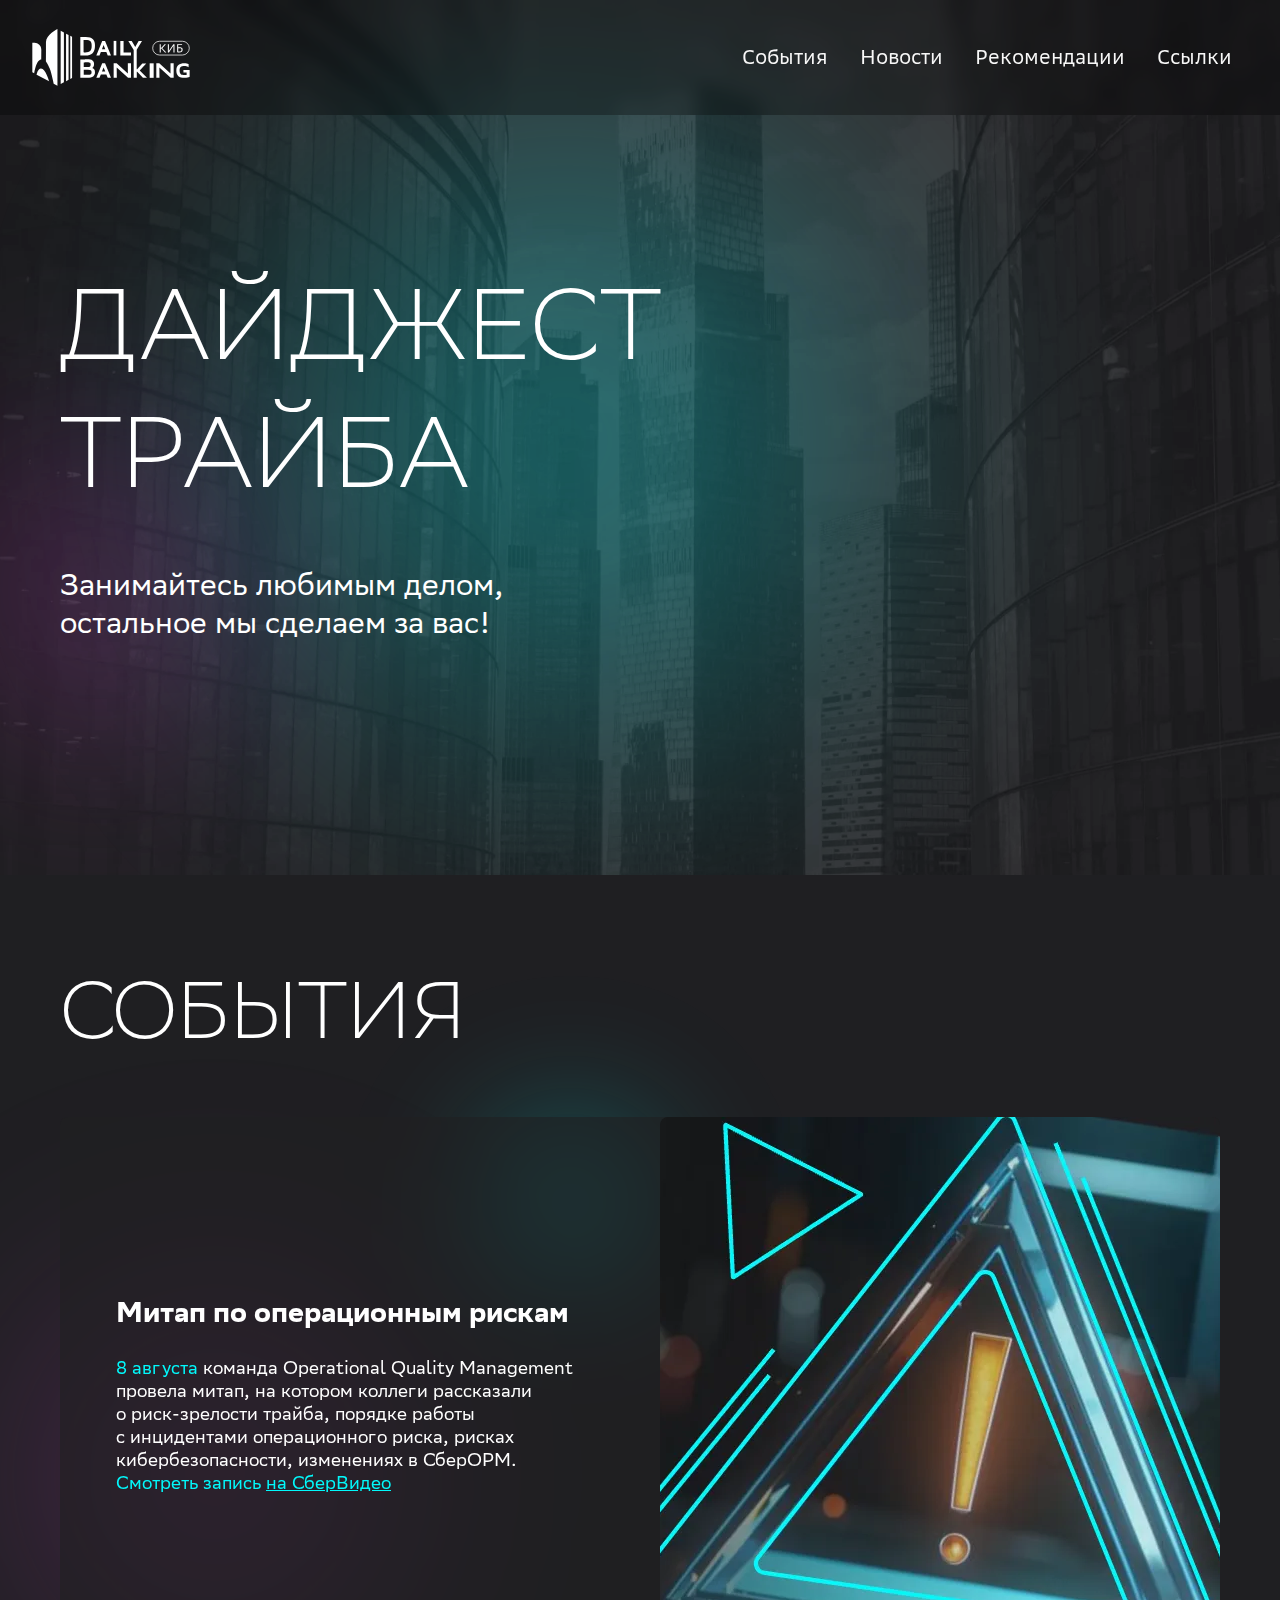
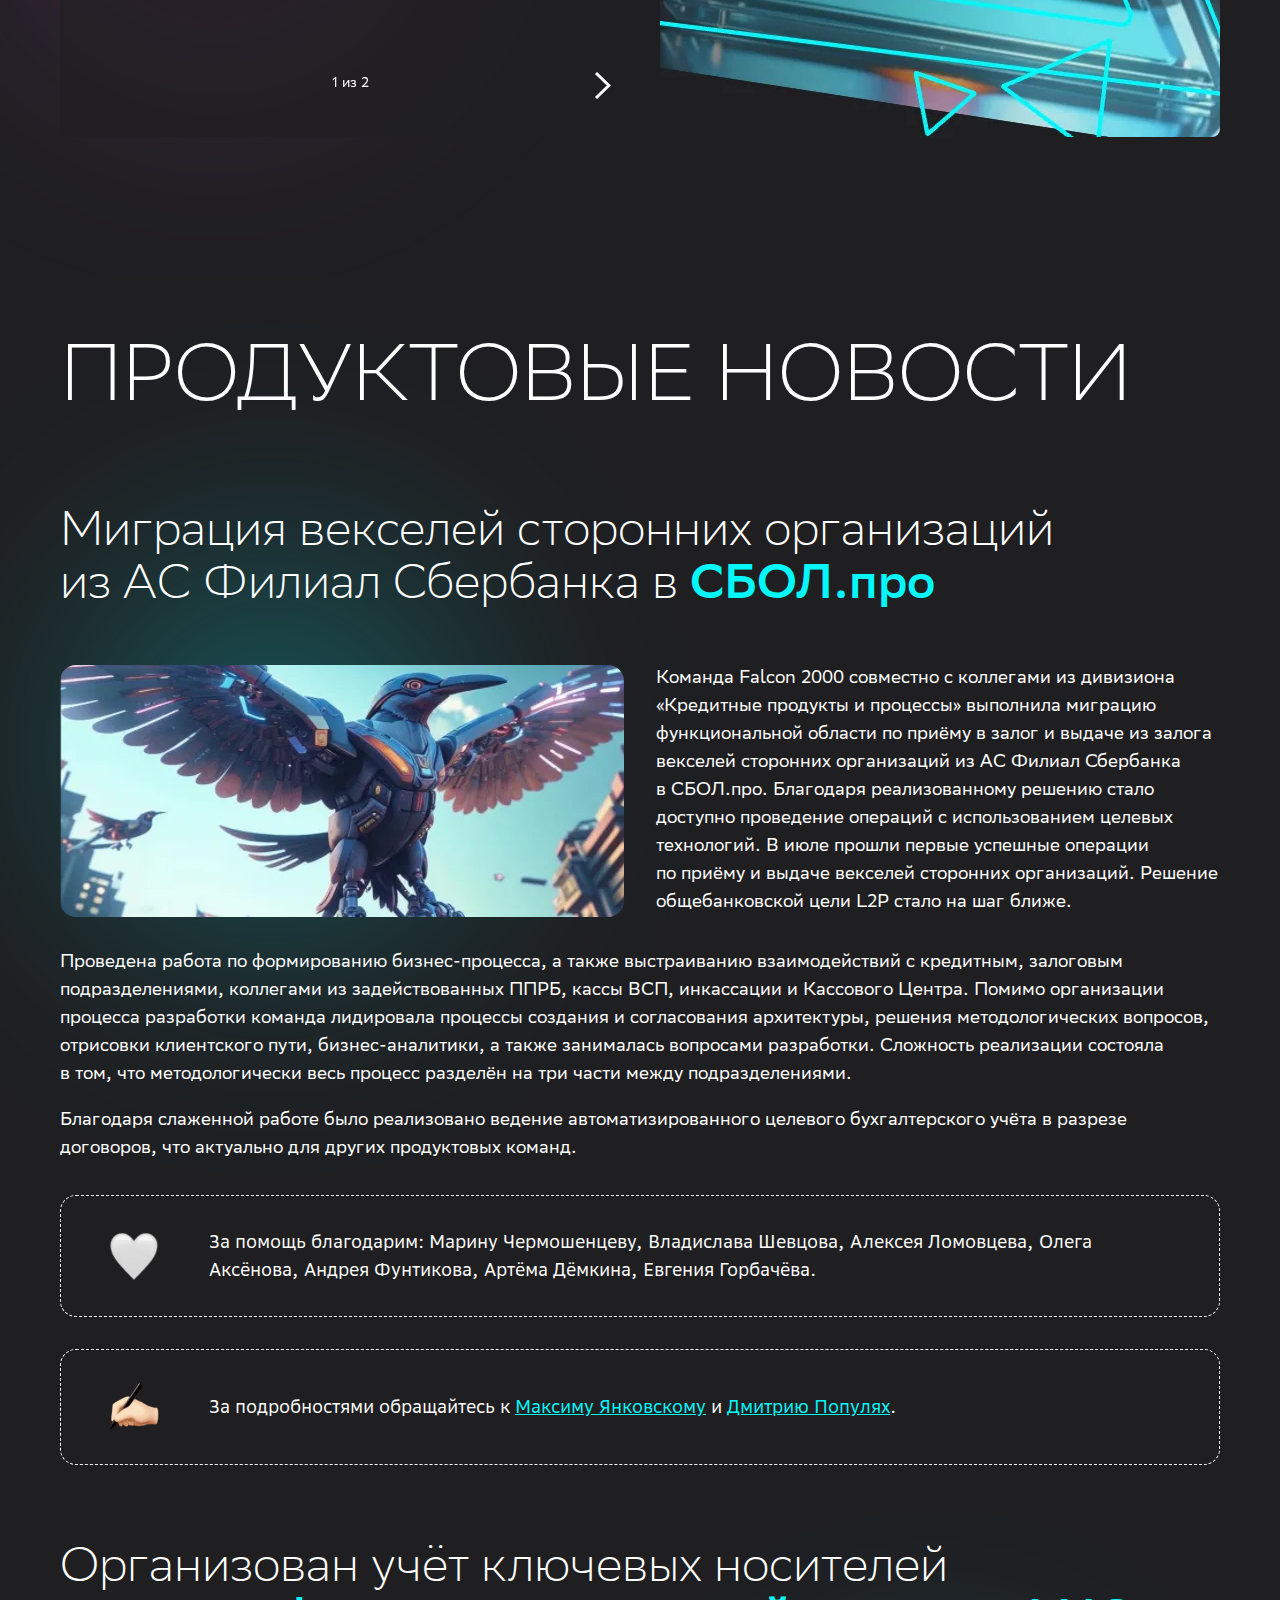
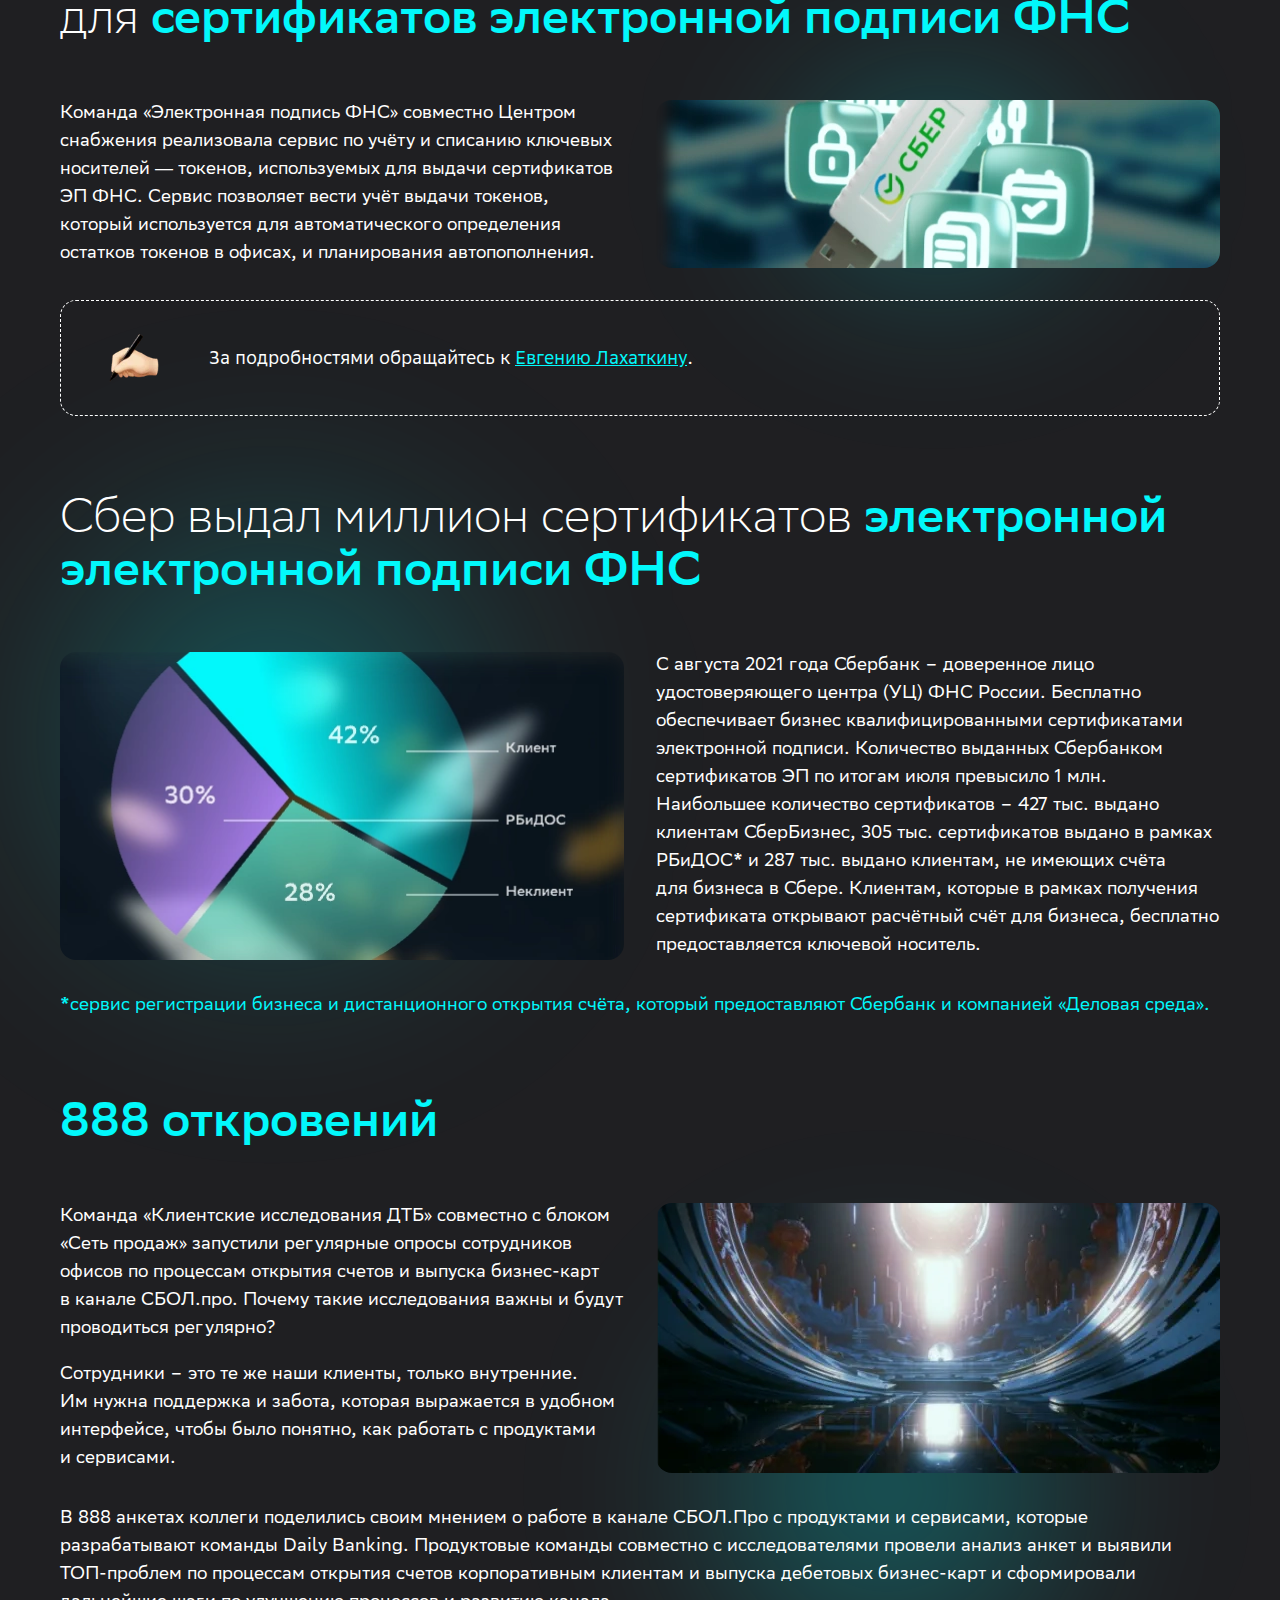
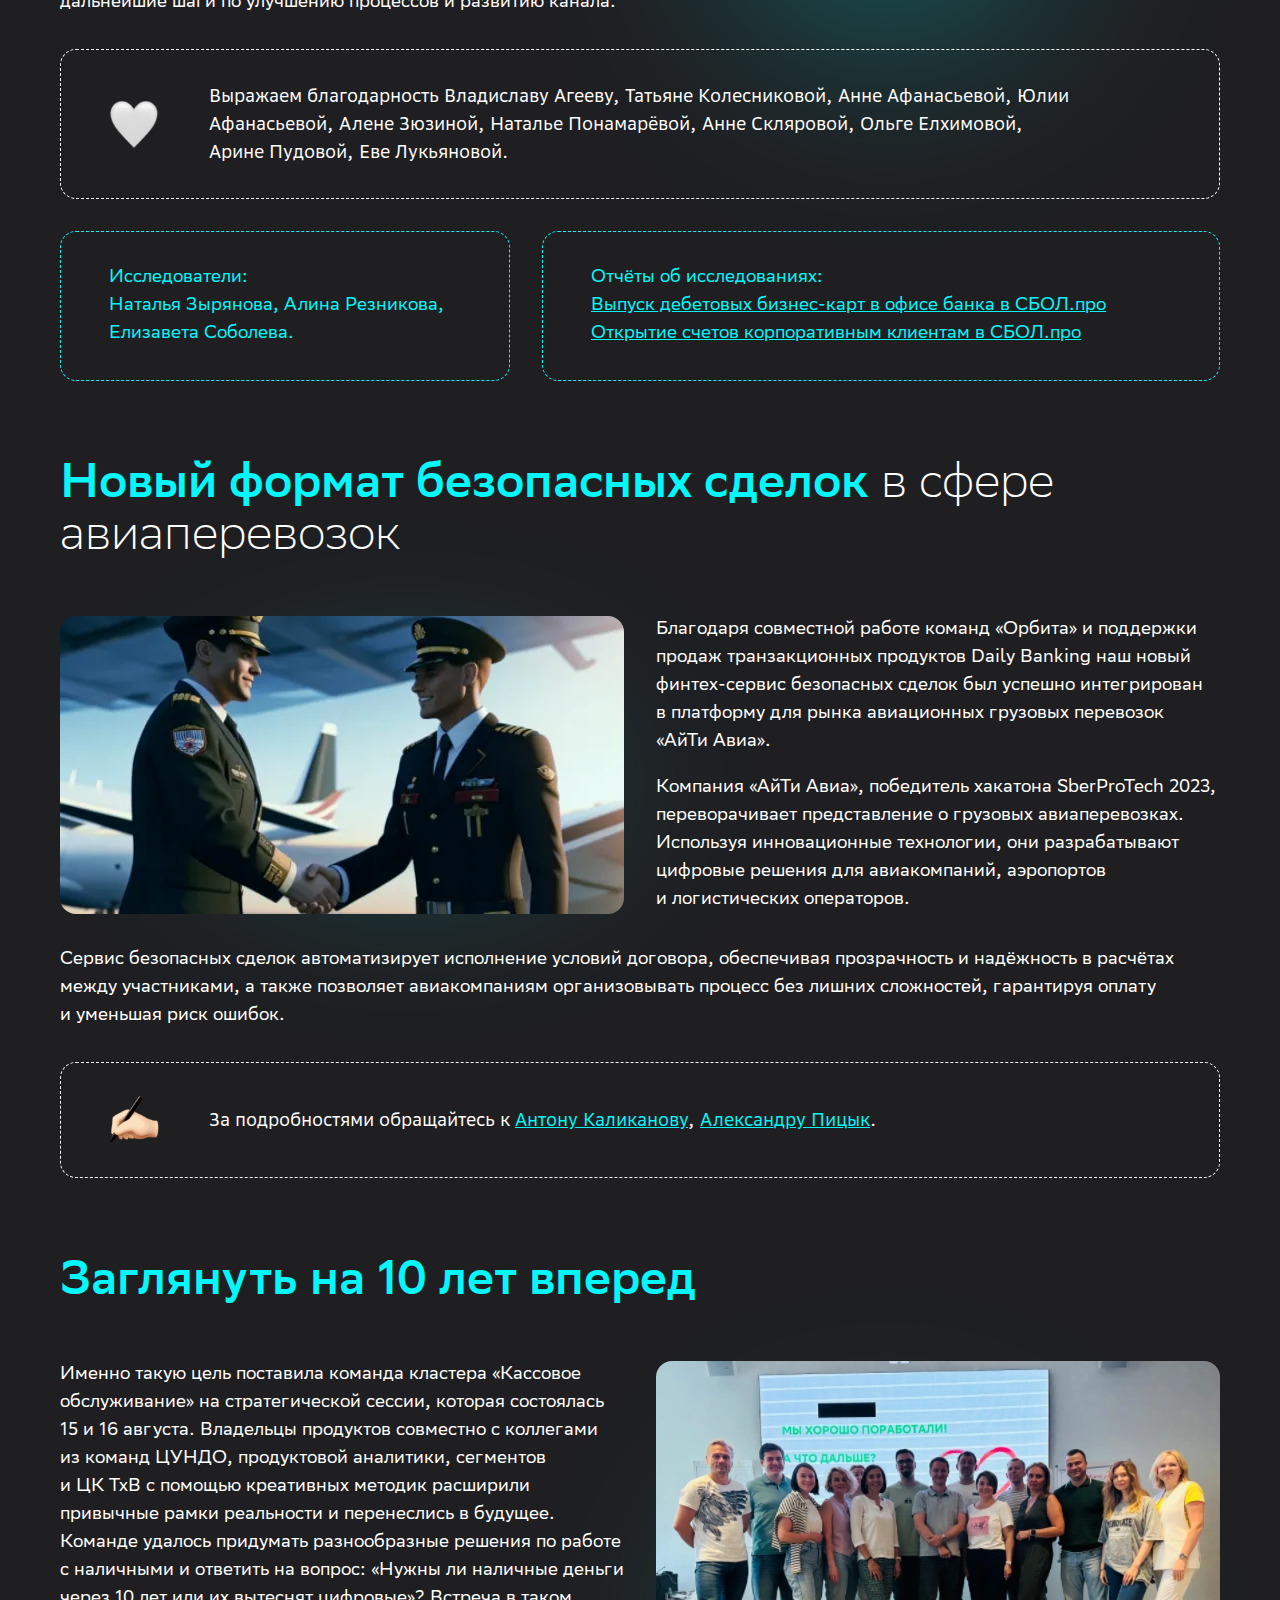
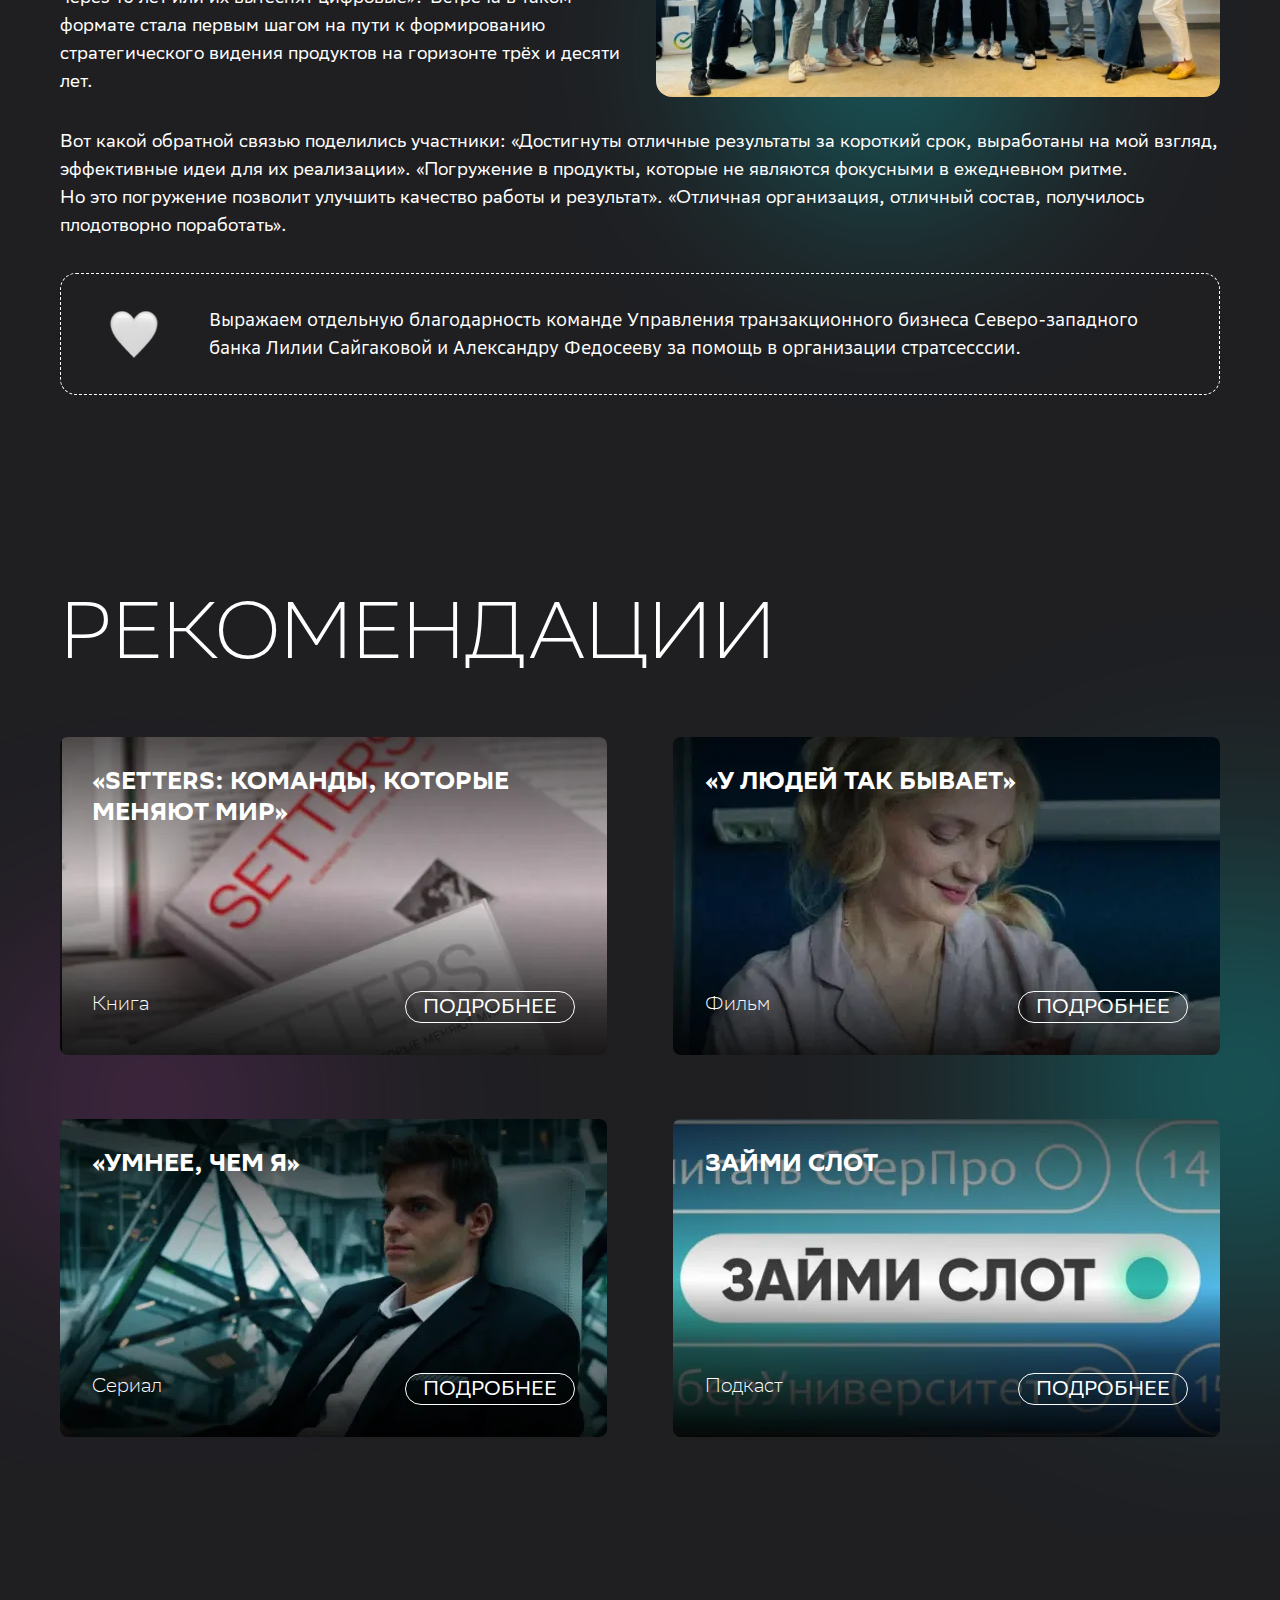
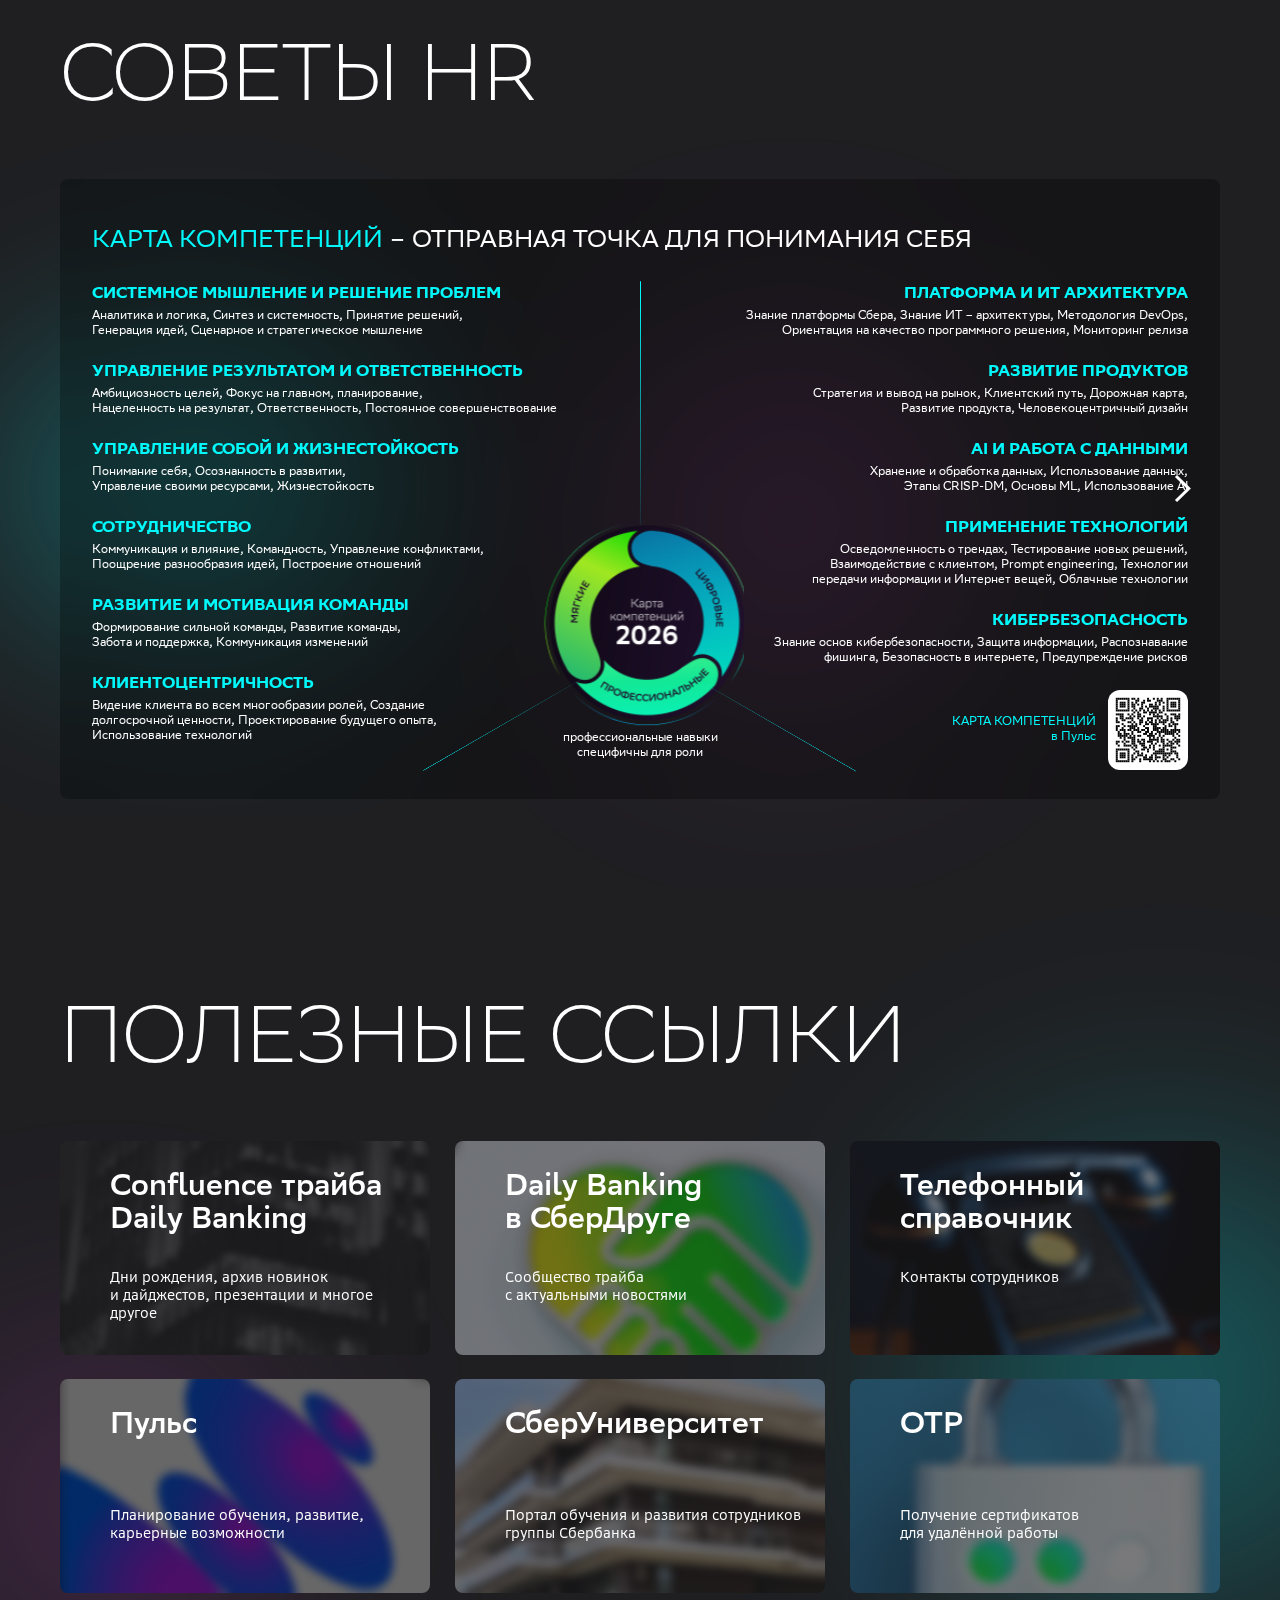
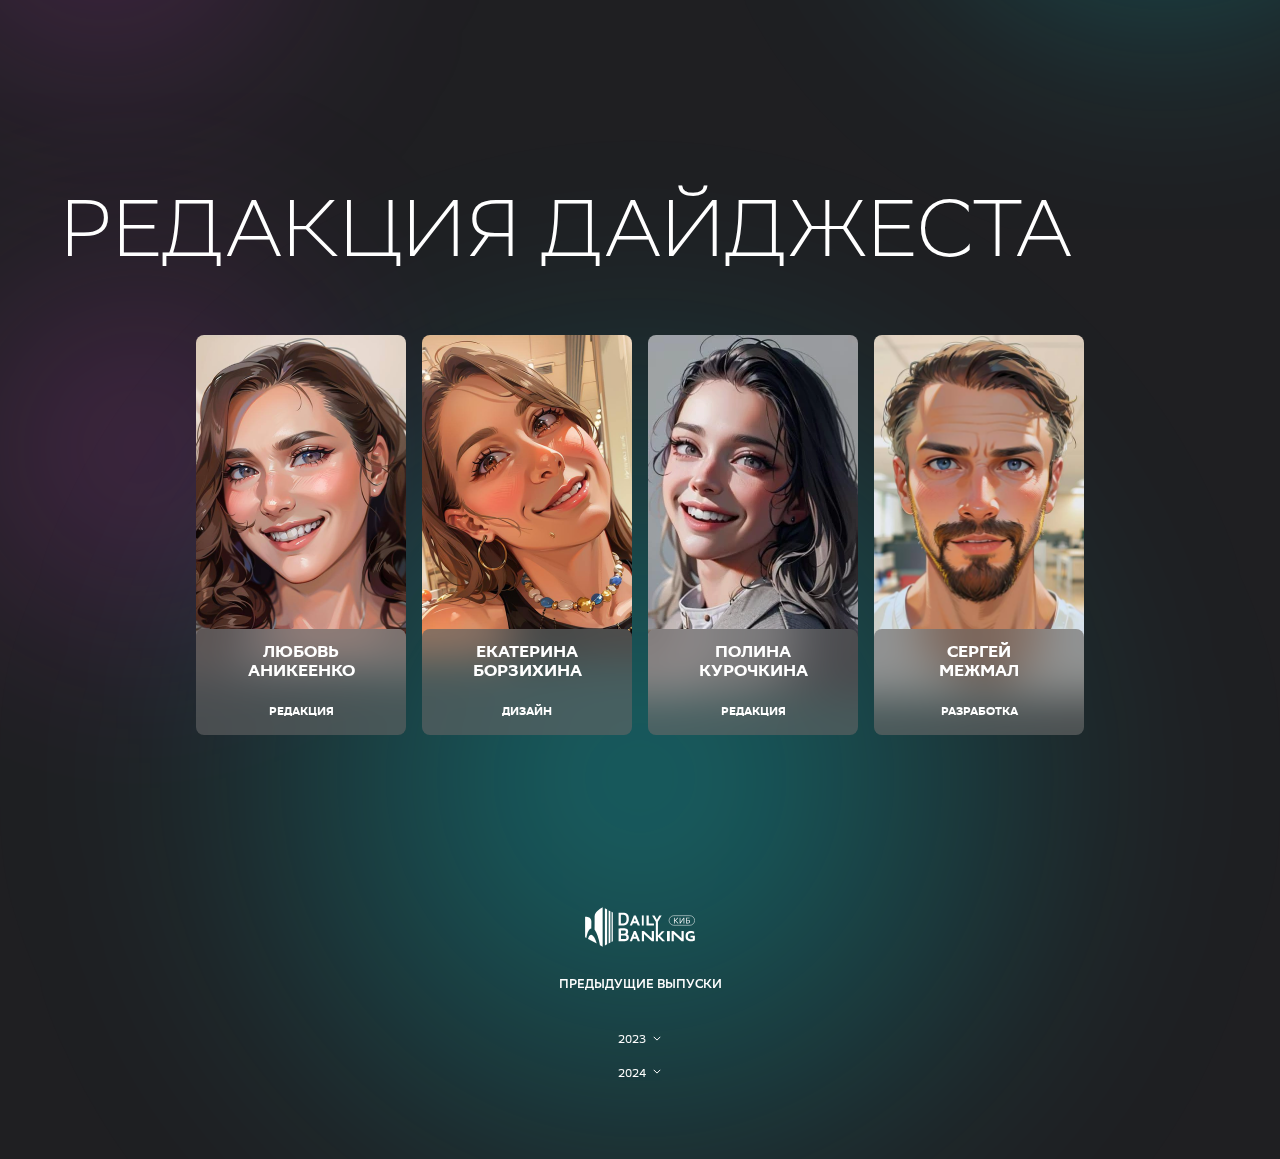
==== commit 4807727d: "2024-08: pre-release 2" ====
--- a/index.html
+++ b/index.html
@@ -1,165 +1,129 @@
-<!DOCTYPE html><html><head><title>Daily Banking :: Дайджест</title><meta charset="utf-8"><meta name="viewport" content="width=device-width, initial-scale=1.0, user-scalable=no"><link rel="icon" href="favicon.ico"><link rel="icon" sizes="196x196" href="assets/img/196x196.22e7542e.png"><link rel="icon" sizes="192x192" href="assets/img/192x192.0b0f3bcd.png"><link rel="icon" sizes="96x96" href="assets/img/96x96.d7949d68.png"><link rel="icon" sizes="32x32" href="assets/img/32x32.8571c844.png"><link rel="apple-touch-icon-precomposed" sizes="180x180" href="assets/img/180x180.f4f1e489.png"><link rel="apple-touch-icon-precomposed" sizes="152x152" href="assets/img/152x152.50b55aed.png"><link rel="apple-touch-icon-precomposed" sizes="144x144" href="assets/img/144x144.84ea72eb.png"><link rel="apple-touch-icon-precomposed" sizes="120x120" href="assets/img/120x120.dd7b9a3a.png"><link rel="apple-touch-icon-precomposed" sizes="114x114" href="assets/img/114x114.1a9336be.png"><link rel="apple-touch-icon-precomposed" sizes="76x76" href="assets/img/76x76.2b980231.png"><link rel="apple-touch-icon-precomposed" sizes="72x72" href="assets/img/72x72.508f6a93.png"><link rel="apple-touch-icon-precomposed" sizes="57x57" href="assets/img/57x57.1fbd920b.png"><link rel="stylesheet" href="assets/fonts/index.css"><style>/*! normalize.css v8.0.1 | MIT License | github.com/necolas/normalize.css */html{line-height:1.15;-webkit-text-size-adjust:100%}body{margin:0}main{display:block}h1{font-size:2em;margin:.67em 0}hr{box-sizing:content-box;height:0;overflow:visible}pre{font-family:monospace,monospace;font-size:1em}a{background-color:rgba(0,0,0,0)}abbr[title]{border-bottom:none;text-decoration:underline;text-decoration:underline;-webkit-text-decoration:underline dotted;text-decoration:underline dotted}b,strong{font-weight:bolder}code,kbd,samp{font-family:monospace,monospace;font-size:1em}small{font-size:80%}sub,sup{font-size:75%;line-height:0;position:relative;vertical-align:baseline}sub{bottom:-0.25em}sup{top:-0.5em}img{border-style:none}button,input,optgroup,select,textarea{font-family:inherit;font-size:100%;line-height:1.15;margin:0}button,input{overflow:visible}button,select{text-transform:none}button,[type=button],[type=reset],[type=submit]{-webkit-appearance:button}button::-moz-focus-inner,[type=button]::-moz-focus-inner,[type=reset]::-moz-focus-inner,[type=submit]::-moz-focus-inner{border-style:none;padding:0}button:-moz-focusring,[type=button]:-moz-focusring,[type=reset]:-moz-focusring,[type=submit]:-moz-focusring{outline:1px dotted ButtonText}fieldset{padding:.35em .75em .625em}legend{box-sizing:border-box;color:inherit;display:table;max-width:100%;padding:0;white-space:normal}progress{vertical-align:baseline}textarea{overflow:auto}[type=checkbox],[type=radio]{box-sizing:border-box;padding:0}[type=number]::-webkit-inner-spin-button,[type=number]::-webkit-outer-spin-button{height:auto}[type=search]{-webkit-appearance:textfield;outline-offset:-2px}[type=search]::-webkit-search-decoration{-webkit-appearance:none}::-webkit-file-upload-button{-webkit-appearance:button;font:inherit}details{display:block}summary{display:list-item}template{display:none}[hidden]{display:none}*{background-repeat:no-repeat}html{scroll-behavior:smooth}body{color:#fff;background-color:#1f1f22;font-family:"SBSansDisplay",Arial,sans-serif}body .text-aqua{color:#02f8fb}body main section{position:relative}body main section .highlight-layer{position:absolute;width:100%;display:flex;justify-content:center;pointer-events:none;overflow:hidden}body main section .highlight-layer .highlight-frame{display:flex;justify-content:center;align-items:center;overflow:hidden;border-radius:50%}body main section .highlight-layer .highlight-frame.highlight-frame1 .highlight-image{background-image:radial-gradient(50% 50% at 50% 50%, rgba(234, 70, 228, 0.25) 0%, rgba(234, 70, 228, 0) 100%)}body main section .highlight-layer .highlight-frame.highlight-frame2 .highlight-image{background-image:radial-gradient(50% 50% at 50% 50%, rgba(2, 248, 251, 0.25) 0%, rgba(2, 248, 251, 0) 100%)}body main section .card-image-preloader{position:absolute;width:0;height:0;overflow:hidden}body main section .container{position:relative;max-width:286px;margin:0 auto;padding:60px 0}body main section .container>h1{margin:0 0 32px;font-size:32px;font-weight:300;text-transform:uppercase}body main section .container .hidden{display:none}body main section .container .opacity-0{opacity:0;z-index:-1}body main section .container span.nbr{white-space:nowrap}body main section .container .paragraph:not(:last-child){margin-bottom:1em}body main section .container .paragraph a{color:#fff}body main section .container ul{margin:0;padding-left:20px}body main section .container ul li{margin-left:8px}body main section .container ul li::marker{content:"・ "}@media(min-width: 800px){body main section .container{max-width:1160px;padding:100px 32px}body main section .container>h1{font-size:80px;margin-bottom:50px}}section.title{background-image:url(assets/img/background.e7245123.webp);background-size:cover;background-position:center}section.title .highlight-layer{height:802px}section.title .highlight-layer .highlight-frame.highlight-frame1{width:430px;height:430px;margin-top:225px;margin-left:-180px;filter:blur(90px)}section.title .highlight-layer .highlight-frame.highlight-frame1 .highlight-image{width:223px;height:223px}section.title .highlight-layer .highlight-frame.highlight-frame2{width:700px;height:700px;margin-top:50px;margin-right:-200px;filter:blur(50px)}section.title .highlight-layer .highlight-frame.highlight-frame2 .highlight-image{width:585px;height:585px}section.title .highlight-layer .highlight-frame.highlight-frame2 .highlight-image{background-image:radial-gradient(50% 50% at 50% 50%, rgba(2, 248, 251, 0.35) 0%, rgba(2, 248, 251, 0) 100%)}section.title nav ul{margin:0;padding:0;list-style-type:none}section.title nav ul li::marker{content:none !important}section.title nav ul li a{padding:4px 8px;color:#f8f8f8;-webkit-text-decoration:none;text-decoration:none;font-family:"SBSansText",Arial,sans-serif;font-size:20px}section.title nav.mobile{position:absolute;width:100%;height:0;transition:height .25s;overflow:hidden;background:rgba(0,0,0,.3);-webkit-backdrop-filter:blur(8.5px);backdrop-filter:blur(8.5px);z-index:1}section.title nav.mobile ul{width:286px;margin:80px auto 0}section.title nav.mobile ul li{margin:40px 0}section.title nav.mobile ul li a:before{content:"⏤";margin-right:1rem}section.title nav.desktop{display:none;margin-left:48px}section.title nav.desktop ul{display:flex;flex-wrap:wrap}section.title nav.desktop ul li{margin:4px 8px}section.title header{background:rgba(0,0,0,.3);-webkit-backdrop-filter:blur(8.5px);backdrop-filter:blur(8.5px)}section.title header .container{width:286px;height:72px;margin:0 auto;padding:0;display:flex;align-items:center;justify-content:space-between}section.title header .container .logo{width:103px;min-width:103px;height:37px;min-height:37px;background-image:url(assets/img/logo.a025b941.svg);background-size:contain}section.title header .container button{display:flex;align-items:center;border:none;background-color:inherit;padding:24px 32px;margin-right:-32px;font-size:12px;font-weight:400;cursor:pointer;font-family:"SBSansText",Arial,sans-serif;color:#fff;text-transform:uppercase}section.title header .container button .arrow{width:16px;height:16px;margin-left:8px;background-image:url(assets/img/arrow.2eec2218.svg);background-size:contain;background-position:center;transition:transform .25s}section.title.mobile-nav-visible button .arrow{transform:rotate(90deg)}section.title.mobile-nav-visible nav.mobile{height:730px}section.title>.container{min-height:730px;max-width:286px;display:flex;flex-direction:column;justify-content:center;margin:0 auto;padding:0}section.title>.container .title{text-transform:uppercase;font-size:48px;font-weight:300;margin-top:-70px;margin-bottom:20px}section.title>.container .slogan{font-size:20px;white-space:nowrap}@media(min-width: 800px){section.title .highlight-layer{height:875px}section.title .highlight-layer .highlight-frame.highlight-frame1{width:730px;height:730px;margin-top:225px;margin-left:-1080px}section.title .highlight-layer .highlight-frame.highlight-frame1 .highlight-image{width:500px;height:500px}section.title .highlight-layer .highlight-frame.highlight-frame2{width:1180px;height:1180px;margin-top:-150px;margin-left:-150px;margin-right:inherit;filter:blur(100px)}section.title .highlight-layer .highlight-frame.highlight-frame2 .highlight-image{width:950px;height:950px}section.title header .container{width:auto;height:115px;max-width:1380px;padding:0 32px}section.title header .container .logo{width:158px;min-width:158px;height:57px;min-height:57px}section.title header .container button{display:none}section.title header .container nav.desktop{display:block}section.title nav.mobile{display:none}section.title>.container{position:relative;min-height:760px;max-width:1160px;padding:0 32px}section.title>.container .title{margin-bottom:40px;font-size:100px;line-height:128px}section.title>.container .slogan{font-size:30px;line-height:38.5px}}section.events .highlight-layer .highlight-frame.highlight-frame1{width:730px;height:730px;margin-top:-225px;margin-left:-470px;filter:blur(100px)}section.events .highlight-layer .highlight-frame.highlight-frame1 .highlight-image{width:500px;height:500px}section.events .highlight-layer .highlight-frame.highlight-frame2{width:900px;height:700px;margin-top:50px;margin-right:-250px;filter:blur(100px)}section.events .highlight-layer .highlight-frame.highlight-frame2 .highlight-image{width:670px;height:470px}section.events .highlight-layer .highlight-frame.highlight-frame2 .highlight-image{background-image:radial-gradient(50% 50% at 50% 50%, rgba(2, 248, 251, 0.35) 0%, rgba(2, 248, 251, 0) 100%)}section.events .container .content{position:relative;display:flex;flex-direction:column-reverse;-webkit-backdrop-filter:blur(4px);backdrop-filter:blur(4px);background-color:rgba(31,31,34,.6);border-radius:8px;padding-bottom:88px}section.events .container .content .card-placeholder{transition:height .25s}section.events .container .content .card-placeholder ul.bar{position:absolute;display:none;margin:0;padding:16px 16px;list-style-type:none;z-index:1}section.events .container .content .card-placeholder ul.bar li{height:10px;border-radius:3px;background-color:#fff;width:11px;transition:width .25s}section.events .container .content .card-placeholder ul.bar li::marker{content:none}section.events .container .content .card-placeholder ul.bar li[data-class=active]{width:58px}section.events .container .content .card-placeholder ul.bar li[data-class=near]{width:15px}section.events .container .content .card-placeholder ul.bar li:not(:last-child){margin-right:4px}section.events .container .content .card-placeholder .card{position:absolute;width:254px;padding:64px 16px 32px;border-radius:8px;transition:opacity .25s}section.events .container .content .card-placeholder .card.hidden{display:inherit;opacity:0;pointer-events:none}section.events .container .content .card-placeholder .card .text h1{margin:0 0 1em;font-size:20px;line-height:22.16px;font-weight:700}section.events .container .content .card-placeholder .card .text .paragraph{font-size:12px;line-height:19.2px}section.events .container .content .card-placeholder .card .text .paragraph strong{font-weight:600}section.events .container .content .picture{height:360px;display:flex;justify-content:center;align-items:flex-end;border-radius:8px;background-color:#404040;background-position:center;background-size:cover;background-image:url(assets/img/default-background.f38554b5.webp);transition:background .25s}section.events .container .pagination{position:absolute;display:flex;padding:8px 0;margin:-88px 0 8px;width:286px;justify-content:space-between;align-items:center;font-size:14px;line-height:17.5px;border-radius:8px}section.events .container .pagination button{width:76px;height:72px;border:none;background-color:inherit;cursor:pointer;background-position:center;transition:opacity .25s}section.events .container .pagination button.left{background-image:url(assets/img/left-arrow.756a0b10.svg)}section.events .container .pagination button.right{background-image:url(assets/img/right-arrow.e61e509d.svg)}section.events .container .pagination button.hidden{display:inherit;opacity:0;pointer-events:none}section.events .container .pagination.hidden{display:none}@media(min-width: 800px){section.events .highlight-layer .highlight-frame.highlight-frame1{width:800px;height:800px;margin-top:200px;margin-left:-850px;filter:blur(100px)}section.events .highlight-layer .highlight-frame.highlight-frame1 .highlight-image{width:570px;height:570px}section.events .highlight-layer .highlight-frame.highlight-frame2{width:415px;height:415px;margin-top:120px;margin-left:-140px;margin-right:inherit;filter:blur(60px)}section.events .highlight-layer .highlight-frame.highlight-frame2 .highlight-image{width:277px;height:277px}section.events .container .content{height:620px;flex-direction:row;align-items:stretch;padding:0}section.events .container .content .card-placeholder{flex-basis:580px;flex-shrink:1}section.events .container .content .card-placeholder ul.bar{display:none;padding:44px 64px}section.events .container .content .card-placeholder .cards .card{height:516px;width:452px;padding:16px 64px 88px;display:flex !important;flex-direction:column;justify-content:center}section.events .container .content .card-placeholder .cards .card .text{height:auto;overflow:hidden}section.events .container .content .card-placeholder .cards .card .text h1{margin-top:1rem;font-size:30px;line-height:33.24px}section.events .container .content .card-placeholder .cards .card .text .paragraph{font-size:18px;line-height:23px}section.events .container .content .card-placeholder .cards .card .text .paragraph ul li{margin:20px 0}section.events .container .content .card-placeholder .cards .card .text[data-overflow=auto]{overflow:auto}section.events .container .content .picture{position:relative;height:inherit;flex-basis:580px;flex-shrink:100;display:flex;justify-content:center;align-items:center}section.events .container .pagination{width:580px;margin-top:-104px;padding:16px 0}}section.events .container .content .picture{align-items:flex-end}section.events .container .content .picture .picture-slider{display:flex;width:100%;justify-content:space-between;align-items:center}section.events .container .content .picture .picture-slider button{width:76px;height:72px;border:none;background-color:inherit;cursor:pointer;background-position:center;transition:opacity .25s}section.events .container .content .picture .picture-slider button.left{background-image:url(assets/img/left-arrow.756a0b10.svg)}section.events .container .content .picture .picture-slider button.right{background-image:url(assets/img/right-arrow.e61e509d.svg)}section.events .container .content .picture .picture-slider button.hidden{display:inherit;opacity:0;pointer-events:none}section.events .container .content .picture .picture-slider.hidden{display:none}@media(min-width: 800px){section.events .container .content .card-placeholder{flex-basis:600px}section.events .container .content .card-placeholder .cards .card{width:488px;padding-left:56px;padding-right:56px}section.events .container .content .card-placeholder .cards .card .text h1{font-size:28px;line-height:30.8px}section.events .container .content .picture{flex-basis:560px}section.events .container .content .picture .picture-slider{padding:16px 0}}section.events .container .content .picture[data-index="0"]{background-image:url(assets/img/event-picture.ef5dcabe.webp)}section.events .container .content .card:nth-child(1) a{color:#02f8fb}section.events .container .content .picture[data-index="1"]{background-image:url(assets/img/event-picture.dac0b4a9.webp)}section.events .container .content .picture[data-index="2"]{background-image:url(assets/img/event-picture-1.da5ca8e8.webp)}section.events .container .content .picture[data-index="2"][data-sub-index="1"]{background-image:url(assets/img/event-picture-2.d7de1382.webp)}section.events .container .content .picture[data-index="3"]{background-image:url(assets/img/event-picture.22480991.webp)}section.news .container .card{position:relative;max-width:286px;margin:64px auto}section.news .container .card h1{margin:0 0 16px;font-size:20px;line-height:22px;font-weight:300}section.news .container .card h1 strong{font-weight:600;color:#02f8fb}section.news .container .card .paragraph{font-size:14px;line-height:22.4px}section.news .container .card .strong{font-weight:600;color:#02f8fb}section.news .container .card .strong a{color:#02f8fb}section.news .container .card .footer{display:none}@media(min-width: 800px){section.news .container .highlight-layer{overflow:visible}section.news .container .highlight-layer .highlight-frame.highlight-frame2 .highlight-image{background-image:radial-gradient(50% 50% at 50% 50%, rgba(2, 248, 251, 0.35) 0%, rgba(2, 248, 251, 0) 100%)}section.news .container .cards{margin-bottom:-80px}section.news .container .cards .card{max-width:1160px;margin:80px auto}section.news .container .cards .card h1{margin-bottom:50px;font-size:48px;line-height:52.8px}section.news .container .cards .card .row:not(:last-child){margin-bottom:32px}section.news .container .cards .card .row .paragraph{font-size:18px;line-height:28px}section.news .container .cards .card .row:has(>.col){display:flex;align-items:stretch;justify-content:space-between}section.news .container .cards .card .row:has(>.col) .col:not(:last-child){margin-right:32px}section.news .container .cards .card .row:has(>.col) .col.picture{position:relative;flex-basis:564px;flex-shrink:100;border-radius:16px;background-position:center;background-size:cover}section.news .container .cards .card .row:has(>.col) .col.text{flex-basis:564px;flex-shrink:1}section.news .container .cards .card .row:has(>.col) .col.primary{flex-grow:1}section.news .container .cards .card .row:has(>.col) .col.secondary{display:flex;flex-direction:column;justify-content:space-between;flex-shrink:1}section.news .container .cards .card .row:has(>.col) .col.secondary a{-webkit-text-decoration:none;text-decoration:none}section.news .container .cards .card .row:has(>.col) .col.secondary .line{height:40px;padding:0 32px;display:flex;justify-content:center;align-items:center;border:dashed 1px #fff;border-radius:50px}section.news .container .cards .card .row:has(>.col) .col.secondary .line.aqua{border-color:#02f8fb}section.news .container .cards .card .row:has(>.col) .col.secondary .line.aqua .text{color:#02f8fb}section.news .container .cards .card .row:has(>.col) .col.secondary .line .text{padding-top:3px;line-height:24.8px;white-space:nowrap}section.news .container .cards .card .footer{padding:32px 48px;display:flex;align-items:center;border:dashed #fff 1px;border-radius:16px}section.news .container .cards .card .footer.aqua{border-color:#02f8fb}section.news .container .cards .card .footer.aqua .text{color:#02f8fb}section.news .container .cards .card .footer .icon{height:50px;flex-basis:50px;flex-shrink:1;margin-right:50px;background-position:center}section.news .container .cards .card .footer .icon.heart{background-image:url(assets/img/heart.b057fd77.webp)}section.news .container .cards .card .footer .icon.shine{background-image:url(assets/img/shine.5abc99b9.webp)}section.news .container .cards .card .footer .text{font-size:18px;font-family:"SBSansText",Arial,sans-serif;line-height:28px;flex-shrink:100}}@media(min-width: 800px){section.news{overflow:hidden}section.news .card-placeholder:nth-child(1) .col.picture{background-image:url(assets/img/news-picture.36d62c04.webp)}section.news .card-placeholder:nth-child(1) .footer .icon.heart.white{background-image:url(assets/img/heart-white.3a3dbd40.webp);background-size:contain}section.news .card-placeholder:nth-child(1) .highlight-layer .highlight-frame.highlight-frame2{width:800px;height:800px;margin-top:-160px;margin-left:-800px;filter:blur(100px)}section.news .card-placeholder:nth-child(1) .highlight-layer .highlight-frame.highlight-frame2 .highlight-image{width:570px;height:570px}section.news .card-placeholder:nth-child(2) .col.picture{background-image:url(assets/img/news-picture.6932739d.webp)}section.news .card-placeholder:nth-child(2) .footer .icon.heart.white{background-image:url(assets/img/heart-white.3a3dbd40.webp);background-size:contain}section.news .card-placeholder:nth-child(2) .col.secondary .footer{padding:8px 32px}section.news .card-placeholder:nth-child(2) .col.secondary .footer .text{display:flex;flex-direction:column;flex-grow:1;align-items:center}section.news .card-placeholder:nth-child(2) .highlight-layer .highlight-frame.highlight-frame2{width:580px;height:470px;margin-top:0;margin-right:-530px;filter:blur(80px)}section.news .card-placeholder:nth-child(2) .highlight-layer .highlight-frame.highlight-frame2 .highlight-image{width:396px;height:286px}section.news .card-placeholder:nth-child(3) .col.picture{background-image:url(assets/img/news-picture.ae142b6f.webp)}section.news .card-placeholder:nth-child(3) .highlight-layer .highlight-frame.highlight-frame2{width:800px;height:800px;margin-top:-160px;margin-left:-800px;filter:blur(100px)}section.news .card-placeholder:nth-child(3) .highlight-layer .highlight-frame.highlight-frame2 .highlight-image{width:570px;height:570px}section.news .card-placeholder:nth-child(4) .col.picture{background-image:url(assets/img/news-picture.bd5d0e01.webp)}section.news .card-placeholder:nth-child(4) .footer .icon.heart.white{background-image:url(assets/img/heart-white.3a3dbd40.webp);background-size:contain}section.news .card-placeholder:nth-child(4) .highlight-layer .highlight-frame.highlight-frame2{width:680px;height:680px;margin-top:50px;margin-right:-430px;filter:blur(80px)}section.news .card-placeholder:nth-child(4) .highlight-layer .highlight-frame.highlight-frame2 .highlight-image{width:496px;height:496px}section.news .card-placeholder:nth-child(5) .col.picture{background-image:url(assets/img/news-picture.37c7d8d3.webp)}section.news .card-placeholder:nth-child(5) .card h1{letter-spacing:-0.85px}section.news .card-placeholder:nth-child(5) .card .paragraph a{color:#02f8fb}section.news .card-placeholder:nth-child(5) .card .paragraph strong{font-weight:normal;color:#02f8fb}section.news .card-placeholder:nth-child(5) .card .footer .text{font-size:14px !important;line-height:155% !important}section.news .card-placeholder:nth-child(5) .highlight-layer .highlight-frame.highlight-frame2{width:700px;height:440px;margin-top:100px;margin-left:-530px;filter:blur(80px)}section.news .card-placeholder:nth-child(5) .highlight-layer .highlight-frame.highlight-frame2 .highlight-image{width:516px;height:256px}}section.tips .highlight1{margin-top:-225px;margin-left:-470px;width:730px;height:730px;background:radial-gradient(50% 50% at 50% 50%, rgba(234, 70, 228, 0.25) 0%, rgba(234, 70, 228, 0) 100%)}section.tips .highlight2{margin-top:20px;margin-right:-500px;width:900px;height:900px;background:radial-gradient(50% 50% at 50% 50%, rgba(2, 248, 251, 0.35) 0%, rgba(2, 248, 251, 0) 100%)}section.tips .highlight-layer .highlight-frame.highlight-frame1{width:730px;height:730px;margin-top:-225px;margin-left:-470px;filter:blur(100px)}section.tips .highlight-layer .highlight-frame.highlight-frame1 .highlight-image{width:500px;height:500px}section.tips .highlight-layer .highlight-frame.highlight-frame2{width:900px;height:900px;margin-top:-30px;margin-right:-550px;filter:blur(100px)}section.tips .highlight-layer .highlight-frame.highlight-frame2 .highlight-image{width:670px;height:670px}section.tips .highlight-layer .highlight-frame.highlight-frame2 .highlight-image{background-image:radial-gradient(50% 50% at 50% 50%, rgba(2, 248, 251, 0.35) 0%, rgba(2, 248, 251, 0) 100%)}section.tips .container .cards{display:none}section.tips .container .thumbnail{height:280px;margin:48px 0;padding:32px 24px;display:flex;flex-direction:column;justify-content:space-between;background-position:center center;background-size:cover;border-radius:8px}section.tips .container .thumbnail h1{font-size:18px;line-height:23px;text-transform:uppercase}section.tips .container .thumbnail .place{font-size:16px;font-weight:300;line-height:20.5px}section.tips .container .thumbnail .place a{color:#fff}section.tips .container .thumbnail button{display:none}@media(min-width: 800px){section.tips .highlight1{margin-top:270px;margin-left:-980px;height:810px}section.tips .highlight2{margin-top:140px;margin-right:-1200px;height:940px}section.tips .highlight-layer .highlight-frame.highlight-frame1{margin-top:240px;margin-left:-980px}section.tips .highlight-layer .highlight-frame.highlight-frame2{margin-top:140px;margin-right:-1200px}section.tips .container .cards{display:none;position:absolute;z-index:1}section.tips .container .cards .card{height:700px;position:absolute;border-radius:8px;background-color:rgba(0,0,0,.5);-webkit-backdrop-filter:blur(60px);backdrop-filter:blur(60px)}@supports not (-webkit-hyphens: none){section.tips .container .cards .card{transition:width .25s, height .25s, left .25s, top .25s, margin .25s, opacity .25s}}section.tips .container .cards .card .closeButtonPosition{text-align:right}section.tips .container .cards .card .closeButtonPosition button.close{position:absolute;width:72px;height:72px;margin-left:-72px;border:none;border-radius:50%;background-color:inherit;background-image:url(assets/img/times.77915df0.svg);background-position:center;cursor:pointer;-webkit-user-select:none;-moz-user-select:none;user-select:none}section.tips .container .cards .card .columns{height:100%;display:flex;align-items:stretch}section.tips .container .cards .card .columns .picture{flex-basis:480px;flex-shrink:100;background-color:#708090;border-radius:8px;background-size:cover}section.tips .container .cards .card .columns .text-container{display:flex;flex-basis:675px;flex-shrink:1;align-items:center}section.tips .container .cards .card .columns .text-container .text{margin:50px}section.tips .container .cards .card .columns .text-container .text h1{font-size:30px;line-height:42px;text-transform:uppercase;margin:0 0 50px}section.tips .container .cards .card .columns .text-container .text .paragraph{font-size:18px;font-weight:300;font-family:"SBSansText",Arial,sans-serif}section.tips .container .cards .card .columns .text-container .text .paragraph.place{margin-bottom:24px;font-family:"SBSansDisplay",Arial,sans-serif}section.tips .container .cards .card.hidden{display:none !important}section.tips .container .thumbnails{display:flex;flex-wrap:wrap;justify-content:space-between;margin:-32px}}@media(min-width: 800px)and (max-width: 1224px){section.tips .container .thumbnails{flex-direction:column;align-items:center}}@media(min-width: 800px){section.tips .container .thumbnails .thumbnail{height:318px;width:547px;margin:32px;padding:0}section.tips .container .thumbnails .thumbnail h1{margin:32px;font-size:24px;line-height:30.8px}section.tips .container .thumbnails .thumbnail .footer{display:flex;flex-direction:row;justify-content:space-between;align-items:flex-end;margin:32px}section.tips .container .thumbnails .thumbnail .footer .place{font-size:20px;line-height:25.5px;margin-bottom:-6px}section.tips .container .thumbnails .thumbnail .footer button{width:170px;height:32px;display:flex;justify-content:center;align-items:center;border:solid 1px #fff;border-radius:16px;background-color:inherit;padding:4px 16px;cursor:pointer;color:#fff;-webkit-user-select:none;-moz-user-select:none;user-select:none}section.tips .container .thumbnails .thumbnail .footer button:after{height:18px;content:"Подробнее";font-size:20px;font-weight:400;text-transform:uppercase}}section.tips .container .cards .card{-webkit-backdrop-filter:blur(44px);backdrop-filter:blur(44px)}section.tips .container .cards .card .columns .text-container .text h1{font-size:24px;line-height:28px;color:#02f8fb}section.tips .container .cards .card .columns .text-container .text .paragraph{font-weight:normal}section.tips .container .cards .card .columns .text-container .text .paragraph ul{padding-left:10px;font-family:"SBSansDisplay",Arial,sans-serif;font-size:16px;line-height:19px}section.tips .container .thumbnails .thumbnail .footer{align-items:center}section.tips .container .thumbnails .thumbnail .footer .place{margin:0}section.tips .container .card-image-preloader :nth-child(1){background-image:url(assets/img/tip-picture.cda6090a.webp)}section.tips .container .thumbnail:nth-child(1){background-image:url(assets/img/tip-thumbnail.1d70c39d.webp)}section.tips .container .cards .card:nth-child(1) .picture{background-image:url(assets/img/tip-picture.cda6090a.webp)}section.tips .container .cards .card:nth-child(1) .text-container .text .paragraph{margin-right:70px !important}section.tips .container .card-image-preloader :nth-child(2){background-image:url(assets/img/tip-picture.8e8456f2.webp)}section.tips .container .thumbnail:nth-child(2){background-image:url(assets/img/tip-thumbnail.ed44346e.webp)}section.tips .container .cards .card:nth-child(2) .picture{background-image:url(assets/img/tip-picture.8e8456f2.webp)}section.tips .container .cards .card:nth-child(2) .text-container .text .paragraph{margin-right:80px !important}section.tips .container .card-image-preloader :nth-child(3){background-image:url(assets/img/tip-picture.c0d7e412.webp)}section.tips .container .thumbnail:nth-child(3){background-image:url(assets/img/tip-thumbnail.3a05a0f8.webp)}section.tips .container .cards .card:nth-child(3) .picture{background-image:url(assets/img/tip-picture.c0d7e412.webp)}section.tips .container .cards .card:nth-child(3) .text-container .paragraph{margin-right:50px !important}section.tips .container .card-image-preloader :nth-child(4){background-image:url(assets/img/tip-picture.c2d95041.webp)}section.tips .container .thumbnail:nth-child(4){background-image:url(assets/img/tip-thumbnail.391f5228.webp)}section.tips .container .cards .card:nth-child(4) .picture{background-image:url(assets/img/tip-picture.c2d95041.webp)}section.tips .container .cards .card:nth-child(4) .text-container .text .paragraph{margin-right:25px !important}section.tips .container .card-image-preloader :nth-child(5){background-image:url(assets/img/tip-picture.1a6a796c.webp)}section.tips .container .thumbnail:nth-child(5){background-image:url(assets/img/tip-thumbnail.7b4fcd74.webp)}section.tips .container .cards .card:nth-child(5) .picture{background-image:url(assets/img/tip-picture.1a6a796c.webp)}section.tips .container .cards .card:nth-child(5) .text-container .text .paragraph{margin-right:50px !important}section.tips .container .card-image-preloader :nth-child(6){background-image:url(assets/img/tip-picture.87b784b6.webp)}section.tips .container .thumbnail:nth-child(6){background-image:url(assets/img/tip-thumbnail.7a57a8e6.webp)}section.tips .container .cards .card:nth-child(6) .picture{background-image:url(assets/img/tip-picture.87b784b6.webp)}section.tips .container .cards .card:nth-child(6) .text-container .text .paragraph{margin-right:50px !important}section.advices .highlight-layer .highlight-frame.highlight-frame1{width:730px;height:730px;margin-top:-100px;margin-left:-440px;filter:blur(100px)}section.advices .highlight-layer .highlight-frame.highlight-frame1 .highlight-image{width:500px;height:500px}section.advices .highlight-layer .highlight-frame.highlight-frame2{width:785px;height:660px;margin-top:-30px;margin-right:-550px;filter:blur(80px)}section.advices .highlight-layer .highlight-frame.highlight-frame2 .highlight-image{width:601px;height:476px}section.advices .highlight-layer .highlight-frame.highlight-frame2 .highlight-image{background-image:radial-gradient(50% 50% at 50% 50%, rgba(2, 248, 251, 0.35) 0%, rgba(2, 248, 251, 0) 100%)}section.advices .container .content{position:relative;max-width:286px;margin:60px auto 88px;border-radius:8px;background-color:rgba(102,102,102,.15);-webkit-backdrop-filter:blur(4px);backdrop-filter:blur(4px)}section.advices .container .content .content-layout .picture{height:360px;border-radius:8px;background-color:#1f1f22;background-position:center;background-size:cover;background-image:url(assets/img/default-background.f38554b5.webp);transition:background .25s}section.advices .container .content .content-layout .card-placeholder{border-radius:8px;transition:height .25s}section.advices .container .content .content-layout .card-placeholder .card{position:absolute;padding:24px 16px 24px;border-radius:8px;transition:opacity .25s}section.advices .container .content .content-layout .card-placeholder .card.hidden{display:inherit;opacity:0;pointer-events:none}section.advices .container .content .content-layout .card-placeholder .card .card-body{color:#fff}section.advices .container .content .content-layout .card-placeholder .card .card-body h1{margin:0 0 1em;font-size:18px;line-height:23px}section.advices .container .content .content-layout .card-placeholder .card .card-body .paragraph{font-size:16px;line-height:23px}section.advices .container .content .content-layout .card-placeholder .card .card-body .paragraph.strong{color:#02f8fb}section.advices .container .content .content-layout .card-placeholder .card .card-body ol{padding-left:30px}section.advices .container .content .content-layout .card-placeholder .card .card-body ul{padding-left:10px}section.advices .container .content .pagination{display:flex;justify-content:space-between;align-items:center}section.advices .container .content .pagination button{width:76px;height:72px;border:none;background-color:inherit;cursor:pointer;background-position:center;transition:opacity .25s}section.advices .container .content .pagination button.left{background-image:url(assets/img/left-arrow.756a0b10.svg)}section.advices .container .content .pagination button.right{background-image:url(assets/img/right-arrow.e61e509d.svg)}section.advices .container .content .pagination button.hidden{display:inherit;opacity:0;pointer-events:none}section.advices .container .content .pagination.hidden{display:none}@media(min-width: 800px){section.advices .highlight-layer .highlight-frame.highlight-frame1{margin-top:220px;margin-left:inherit;margin-right:-300px}section.advices .highlight-layer .highlight-frame.highlight-frame2{margin-top:220px;margin-left:-900px;margin-right:inherit}section.advices .container .content{max-width:1160px;margin:0 auto;padding:0;background-color:rgba(0,0,0,.3);-webkit-backdrop-filter:blur(50px);backdrop-filter:blur(50px)}section.advices .container .content .content-layout{height:620px;display:flex;align-items:stretch;flex-direction:row-reverse}section.advices .container .content .content-layout .picture{position:relative;height:inherit;flex-basis:530px;flex-shrink:100}section.advices .container .content .content-layout .card-placeholder{flex-basis:630px;flex-shrink:1}section.advices .container .content .content-layout .card-placeholder .card{height:620px;width:510px;padding:0 60px;display:flex !important;flex-direction:column;justify-content:center}section.advices .container .content .content-layout .card-placeholder .card .card-body{height:auto;overflow:hidden}section.advices .container .content .content-layout .card-placeholder .card .card-body[data-overflow=auto]{overflow:auto}section.advices .container .content .content-layout .card-placeholder .card .card-body h1{margin-top:20px;font-size:30px;line-height:31.8px}section.advices .container .content .content-layout .card-placeholder .card .card-body .paragraph{font-size:18px;line-height:26.6px}section.advices .container .content .content-layout .card-placeholder .card .card-body .paragraph.strong{font-weight:700}section.advices .container .content .pagination .left-position,section.advices .container .content .pagination .right-position{width:76px}section.advices .container .content .pagination .left-position button,section.advices .container .content .pagination .right-position button{position:absolute;margin-top:-346px;filter:none}}@media(min-width: 800px)and (min-width: 1312px){section.advices .container .content .pagination .left-position button.left,section.advices .container .content .pagination .right-position button.left{margin-left:-76px}section.advices .container .content .pagination .left-position button.right,section.advices .container .content .pagination .right-position button.right{margin-left:76px}}section.advices .container:has(.picture[data-index="0"]) .content .content-layout .picture[data-index="0"]{background-image:url(assets/img/advice-picture.3581f0e7.webp);flex-basis:1070px;margin:0 45px}section.advices .container:has(.picture[data-index="0"]) .content .content-layout .card-placeholder{background-color:#ff0;flex-basis:0}section.advices .container:has(.picture[data-index="0"]) .content .content-layout .card-placeholder .card{width:1040px;justify-content:flex-start;align-items:flex-end}section.advices .container:has(.picture[data-index="0"]) .content .content-layout .card-placeholder .card .pseudo-button{margin-top:32px;margin-right:24px;padding:8px 44px;border:solid #fff 1px;border-radius:50px;font-family:"SBSansText",Arial,sans-serif;font-size:18px;line-height:155%}section.advices .container:has(.picture[data-index="0"]) .footer{display:flex}section.advices .container .content .content-layout .picture[data-index="1"]{background-image:url(assets/img/advice-picture.9f34533d.webp)}@media(min-width: 800px){section.advices .container .content .content-layout .card-placeholder .card:nth-child(2){width:670px;padding-left:40px;padding-right:40px}}section.advices .container .content .content-layout .picture[data-index="2"]{background-image:url(assets/img/advice-picture.6eb17b22.webp)}section.advices .container .content .content-layout .paragraph{font-weight:300}section.advices .container .content .content-layout .paragraph strong{font-weight:700}section.advices .container .content .picture,section.advices .container .content .content-layout{transition:flex-basis .25s}section.advices .container .footer{display:none;justify-content:flex-end}section.advices .container .footer a{margin-top:12px;padding:8px 60px;border:dashed #02f8fb 1px;border-radius:50px;color:#02f8fb;font-family:"SBSansText",Arial,sans-serif;font-size:18px;line-height:155%}section.links .highlight-layer .highlight-frame.highlight-frame1{width:730px;height:730px;margin-top:-225px;margin-left:-470px;filter:blur(100px)}section.links .highlight-layer .highlight-frame.highlight-frame1 .highlight-image{width:500px;height:500px}section.links .highlight-layer .highlight-frame.highlight-frame2{width:900px;height:900px;margin-top:20px;margin-right:-500px;filter:blur(100px)}section.links .highlight-layer .highlight-frame.highlight-frame2 .highlight-image{width:670px;height:670px}section.links .highlight-layer .highlight-frame.highlight-frame2 .highlight-image{background-image:radial-gradient(50% 50% at 50% 50%, rgba(2, 248, 251, 0.35) 0%, rgba(2, 248, 251, 0) 100%)}section.links .container .card{background-position:center center;border-radius:8px;margin-bottom:32px;--box-shadow-color: transparent;transition:box-shadow .25s}section.links .container .card:hover,section.links .container .card:has(a:focus){box-shadow:0 4px 25px 0 var(--box-shadow-color)}section.links .container .card a{color:#fff;-webkit-text-decoration:none;text-decoration:none;outline:none}section.links .container .card .inner{display:flex;flex-direction:column;justify-content:space-between;height:105px;padding:32px 24px 32px 40px;-webkit-backdrop-filter:blur(16px);backdrop-filter:blur(16px);font-family:"SBSansText",Arial,sans-serif;font-size:14px;border-radius:8px}section.links .container .card .inner h1{margin:0;font-size:18px;line-height:20px;font-weight:600;font-family:"SBSansDisplay",Arial,sans-serif}section.links .container .card:nth-child(1){background-image:url(assets/img/link-background.82c1cc7c.webp);--box-shadow-color: rgba(188, 124, 186, 0.45)}section.links .container .card:nth-child(2){background-image:url(assets/img/link-background.25b81ea8.webp);--box-shadow-color: rgba(120, 249, 117, 0.45)}section.links .container .card:nth-child(3){background-image:url(assets/img/link-background.82c736e7.webp);--box-shadow-color: rgba(66, 232, 224, 0.45)}section.links .container .card:nth-child(4){background-image:url(assets/img/link-background.23049ede.webp);--box-shadow-color: rgba(12, 27, 249, 0.45)}section.links .container .card:nth-child(5){background-image:url(assets/img/link-background.5feaaac2.webp);--box-shadow-color: rgba(110, 232, 255, 0.45)}section.links .container .card:nth-child(6){background-image:url(assets/img/link-background.273c4a34.webp);--box-shadow-color: rgba(156, 236, 251, 0.45)}@media(min-width: 800px){section.links .highlight-layer .highlight-frame.highlight-frame1{margin-top:240px;margin-left:-1070px}section.links .highlight-layer .highlight-frame.highlight-frame2{margin-top:30px;margin-right:-1050px}section.links .container .cards{display:flex;flex-wrap:wrap;justify-content:space-between;margin:-12px}}@media(min-width: 800px)and (max-width: 1220px){section.links .container .cards{align-items:center;justify-content:center}}@media(min-width: 800px){section.links .container .cards .card{width:370px;margin:12px}section.links .container .cards .card .inner{height:150px;padding-left:50px;-webkit-backdrop-filter:inherit;backdrop-filter:inherit;font-size:18px;line-height:22.6px}section.links .container .cards .card .inner h1{font-size:30px;line-height:32.65px}section.links .container .cards .card .inner .text{height:55px;font-size:14px;line-height:18px}}section.staff .highlight-layer .highlight-frame.highlight-frame1{width:730px;height:730px;margin-top:-225px;margin-left:-470px;filter:blur(100px)}section.staff .highlight-layer .highlight-frame.highlight-frame1 .highlight-image{width:500px;height:500px}section.staff .highlight-layer .highlight-frame.highlight-frame2{width:900px;height:900px;margin-top:20px;margin-right:-470px;filter:blur(100px)}section.staff .highlight-layer .highlight-frame.highlight-frame2 .highlight-image{width:670px;height:670px}section.staff .highlight-layer .highlight-frame.highlight-frame2 .highlight-image{background-image:radial-gradient(50% 50% at 50% 50%, rgba(2, 248, 251, 0.35) 0%, rgba(2, 248, 251, 0) 100%)}section.staff .container .cards{display:flex;flex-wrap:wrap;justify-content:center}section.staff .container .cards .card{width:210px;height:400px;display:flex;flex-direction:column;justify-content:flex-end;margin:8px;border-radius:8px;background-size:contain}section.staff .container .cards .card .footer{padding:16px 40px;border-radius:8px;text-transform:uppercase;text-align:center;font-weight:700;background-color:rgba(102,102,102,.6);-webkit-backdrop-filter:blur(22px);backdrop-filter:blur(22px)}section.staff .container .cards .card .footer .name{font-size:16px;margin-bottom:24px}section.staff .container .cards .card .footer .role{font-size:11.3px}@media(min-width: 800px){section.staff .highlight-layer .highlight-frame.highlight-frame1{margin-top:-10px;margin-left:-1000px}section.staff .highlight-layer .highlight-frame.highlight-frame2{width:1250px;height:1250px;margin-top:60px;margin-right:0;filter:blur(100px)}section.staff .highlight-layer .highlight-frame.highlight-frame2 .highlight-image{width:1020px;height:1020px}section.staff .container .cards{margin:-8px}}@media(min-width: 800px)and (max-width: 990px){section.staff .container .cards{width:600px;margin:inherit;align-items:center;justify-content:center}}section.staff .card:nth-child(1){background-image:url(assets/img/staff-avatar.64d2dd20.webp)}section.staff .card:nth-child(2){background-image:url(assets/img/staff-avatar.87d4194e.webp)}section.staff .card:nth-child(3){background-image:url(assets/img/staff-avatar.62bc3673.webp)}section.staff .card:nth-child(4){background-image:url(assets/img/staff-avatar.5bd44d6c.webp)}footer{position:relative;display:flex;flex-direction:column;align-items:center;margin:60px 0}footer .logo{width:110px;height:44px;background-position:center;background-size:contain;background-image:url(assets/img/logo.a025b941.svg)}footer .digests{font-size:12px;line-height:13.3px}footer .digests .title{margin:30px 0;text-align:center;text-transform:uppercase;font-weight:600}footer .digests .row .year-placeholder{display:flex;justify-content:center}footer .digests .row .year-placeholder .year{padding:10px 30px;text-align:center;font-family:"SBSansText",Arial,sans-serif;cursor:pointer}footer .digests .row .year-placeholder .year::after{width:10px;height:10px;content:"";display:inline-block;margin-left:6px;background-image:url(assets/img/arrow.2441be66.svg);background-repeat:no-repeat;background-position:center;transition:transform .25s}footer .digests .row ul{overflow:hidden;padding:0;margin-bottom:30px;display:none;flex-wrap:wrap;justify-content:center;list-style-type:none;font-family:"SBSansText",Arial,sans-serif}footer .digests .row ul li{margin:10px 30px;color:#02f8fb}footer .digests .row ul li::marker{content:none}footer .digests .row ul li a{-webkit-text-decoration:none;text-decoration:none;text-transform:lowercase;color:#fff}footer .digests .row.opened .year::after{transform:rotate(-180deg)}footer .digests .row.opened ul{display:flex}@media(min-width: 800px){footer{margin:70px 0}}</style><script>window.release = {
+<!DOCTYPE html><html><head><title>Daily Banking :: Дайджест</title><meta charset="utf-8"><meta name="viewport" content="width=device-width, initial-scale=1.0, user-scalable=no"><link rel="icon" href="favicon.ico"><link rel="icon" sizes="196x196" href="assets/img/196x196.22e7542e.png"><link rel="icon" sizes="192x192" href="assets/img/192x192.0b0f3bcd.png"><link rel="icon" sizes="96x96" href="assets/img/96x96.d7949d68.png"><link rel="icon" sizes="32x32" href="assets/img/32x32.8571c844.png"><link rel="apple-touch-icon-precomposed" sizes="180x180" href="assets/img/180x180.f4f1e489.png"><link rel="apple-touch-icon-precomposed" sizes="152x152" href="assets/img/152x152.50b55aed.png"><link rel="apple-touch-icon-precomposed" sizes="144x144" href="assets/img/144x144.84ea72eb.png"><link rel="apple-touch-icon-precomposed" sizes="120x120" href="assets/img/120x120.dd7b9a3a.png"><link rel="apple-touch-icon-precomposed" sizes="114x114" href="assets/img/114x114.1a9336be.png"><link rel="apple-touch-icon-precomposed" sizes="76x76" href="assets/img/76x76.2b980231.png"><link rel="apple-touch-icon-precomposed" sizes="72x72" href="assets/img/72x72.508f6a93.png"><link rel="apple-touch-icon-precomposed" sizes="57x57" href="assets/img/57x57.1fbd920b.png"><link rel="stylesheet" href="assets/fonts/index.css"><style>/*! normalize.css v8.0.1 | MIT License | github.com/necolas/normalize.css */html{line-height:1.15;-webkit-text-size-adjust:100%}body{margin:0}main{display:block}h1{font-size:2em;margin:.67em 0}hr{box-sizing:content-box;height:0;overflow:visible}pre{font-family:monospace,monospace;font-size:1em}a{background-color:rgba(0,0,0,0)}abbr[title]{border-bottom:none;text-decoration:underline;text-decoration:underline;-webkit-text-decoration:underline dotted;text-decoration:underline dotted}b,strong{font-weight:bolder}code,kbd,samp{font-family:monospace,monospace;font-size:1em}small{font-size:80%}sub,sup{font-size:75%;line-height:0;position:relative;vertical-align:baseline}sub{bottom:-0.25em}sup{top:-0.5em}img{border-style:none}button,input,optgroup,select,textarea{font-family:inherit;font-size:100%;line-height:1.15;margin:0}button,input{overflow:visible}button,select{text-transform:none}button,[type=button],[type=reset],[type=submit]{-webkit-appearance:button}button::-moz-focus-inner,[type=button]::-moz-focus-inner,[type=reset]::-moz-focus-inner,[type=submit]::-moz-focus-inner{border-style:none;padding:0}button:-moz-focusring,[type=button]:-moz-focusring,[type=reset]:-moz-focusring,[type=submit]:-moz-focusring{outline:1px dotted ButtonText}fieldset{padding:.35em .75em .625em}legend{box-sizing:border-box;color:inherit;display:table;max-width:100%;padding:0;white-space:normal}progress{vertical-align:baseline}textarea{overflow:auto}[type=checkbox],[type=radio]{box-sizing:border-box;padding:0}[type=number]::-webkit-inner-spin-button,[type=number]::-webkit-outer-spin-button{height:auto}[type=search]{-webkit-appearance:textfield;outline-offset:-2px}[type=search]::-webkit-search-decoration{-webkit-appearance:none}::-webkit-file-upload-button{-webkit-appearance:button;font:inherit}details{display:block}summary{display:list-item}template{display:none}[hidden]{display:none}*{background-repeat:no-repeat}html{scroll-behavior:smooth}body{color:#fff;background-color:#1f1f22;font-family:"SBSansDisplay",Arial,sans-serif}body .text-aqua{color:#02f8fb}body main section{position:relative}body main section .highlight-layer{position:absolute;width:100%;display:flex;justify-content:center;pointer-events:none;overflow:hidden}body main section .highlight-layer .highlight-frame{display:flex;justify-content:center;align-items:center;overflow:hidden;border-radius:50%}body main section .highlight-layer .highlight-frame.highlight-frame1 .highlight-image{background-image:radial-gradient(50% 50% at 50% 50%, rgba(234, 70, 228, 0.25) 0%, rgba(234, 70, 228, 0) 100%)}body main section .highlight-layer .highlight-frame.highlight-frame2 .highlight-image{background-image:radial-gradient(50% 50% at 50% 50%, rgba(2, 248, 251, 0.25) 0%, rgba(2, 248, 251, 0) 100%)}body main section .card-image-preloader{position:absolute;width:0;height:0;overflow:hidden}body main section .container{position:relative;max-width:286px;margin:0 auto;padding:60px 0}body main section .container>h1{margin:0 0 32px;font-size:32px;font-weight:300;text-transform:uppercase}body main section .container .hidden{display:none}body main section .container .opacity-0{opacity:0;z-index:-1}body main section .container span.nbr{white-space:nowrap}body main section .container .paragraph:not(:last-child){margin-bottom:1em}body main section .container .paragraph a{color:#fff}body main section .container ul{margin:0;padding-left:20px}body main section .container ul li{margin-left:8px}body main section .container ul li::marker{content:"・ "}@media(min-width: 800px){body main section .container{max-width:1160px;padding:100px 32px}body main section .container>h1{font-size:80px;margin-bottom:50px}}section.title{background-image:url(assets/img/background.e7245123.webp);background-size:cover;background-position:center}section.title .highlight-layer{height:802px}section.title .highlight-layer .highlight-frame.highlight-frame1{width:430px;height:430px;margin-top:225px;margin-left:-180px;filter:blur(90px)}section.title .highlight-layer .highlight-frame.highlight-frame1 .highlight-image{width:223px;height:223px}section.title .highlight-layer .highlight-frame.highlight-frame2{width:700px;height:700px;margin-top:50px;margin-right:-200px;filter:blur(50px)}section.title .highlight-layer .highlight-frame.highlight-frame2 .highlight-image{width:585px;height:585px}section.title .highlight-layer .highlight-frame.highlight-frame2 .highlight-image{background-image:radial-gradient(50% 50% at 50% 50%, rgba(2, 248, 251, 0.35) 0%, rgba(2, 248, 251, 0) 100%)}section.title nav ul{margin:0;padding:0;list-style-type:none}section.title nav ul li::marker{content:none !important}section.title nav ul li a{padding:4px 8px;color:#f8f8f8;-webkit-text-decoration:none;text-decoration:none;font-family:"SBSansText",Arial,sans-serif;font-size:20px}section.title nav.mobile{position:absolute;width:100%;height:0;transition:height .25s;overflow:hidden;background:rgba(0,0,0,.3);-webkit-backdrop-filter:blur(8.5px);backdrop-filter:blur(8.5px);z-index:1}section.title nav.mobile ul{width:286px;margin:80px auto 0}section.title nav.mobile ul li{margin:40px 0}section.title nav.mobile ul li a:before{content:"⏤";margin-right:1rem}section.title nav.desktop{display:none;margin-left:48px}section.title nav.desktop ul{display:flex;flex-wrap:wrap}section.title nav.desktop ul li{margin:4px 8px}section.title header{background:rgba(0,0,0,.3);-webkit-backdrop-filter:blur(8.5px);backdrop-filter:blur(8.5px)}section.title header .container{width:286px;height:72px;margin:0 auto;padding:0;display:flex;align-items:center;justify-content:space-between}section.title header .container .logo{width:103px;min-width:103px;height:37px;min-height:37px;background-image:url(assets/img/logo.a025b941.svg);background-size:contain}section.title header .container button{display:flex;align-items:center;border:none;background-color:inherit;padding:24px 32px;margin-right:-32px;font-size:12px;font-weight:400;cursor:pointer;font-family:"SBSansText",Arial,sans-serif;color:#fff;text-transform:uppercase}section.title header .container button .arrow{width:16px;height:16px;margin-left:8px;background-image:url(assets/img/arrow.2eec2218.svg);background-size:contain;background-position:center;transition:transform .25s}section.title.mobile-nav-visible button .arrow{transform:rotate(90deg)}section.title.mobile-nav-visible nav.mobile{height:730px}section.title>.container{min-height:730px;max-width:286px;display:flex;flex-direction:column;justify-content:center;margin:0 auto;padding:0}section.title>.container .title{text-transform:uppercase;font-size:48px;font-weight:300;margin-top:-70px;margin-bottom:20px}section.title>.container .slogan{font-size:20px;white-space:nowrap}@media(min-width: 800px){section.title .highlight-layer{height:875px}section.title .highlight-layer .highlight-frame.highlight-frame1{width:730px;height:730px;margin-top:225px;margin-left:-1080px}section.title .highlight-layer .highlight-frame.highlight-frame1 .highlight-image{width:500px;height:500px}section.title .highlight-layer .highlight-frame.highlight-frame2{width:1180px;height:1180px;margin-top:-150px;margin-left:-150px;margin-right:inherit;filter:blur(100px)}section.title .highlight-layer .highlight-frame.highlight-frame2 .highlight-image{width:950px;height:950px}section.title header .container{width:auto;height:115px;max-width:1380px;padding:0 32px}section.title header .container .logo{width:158px;min-width:158px;height:57px;min-height:57px}section.title header .container button{display:none}section.title header .container nav.desktop{display:block}section.title nav.mobile{display:none}section.title>.container{position:relative;min-height:760px;max-width:1160px;padding:0 32px}section.title>.container .title{margin-bottom:40px;font-size:100px;line-height:128px}section.title>.container .slogan{font-size:30px;line-height:38.5px}}section.events .highlight-layer .highlight-frame.highlight-frame1{width:730px;height:730px;margin-top:-225px;margin-left:-470px;filter:blur(100px)}section.events .highlight-layer .highlight-frame.highlight-frame1 .highlight-image{width:500px;height:500px}section.events .highlight-layer .highlight-frame.highlight-frame2{width:900px;height:700px;margin-top:50px;margin-right:-250px;filter:blur(100px)}section.events .highlight-layer .highlight-frame.highlight-frame2 .highlight-image{width:670px;height:470px}section.events .highlight-layer .highlight-frame.highlight-frame2 .highlight-image{background-image:radial-gradient(50% 50% at 50% 50%, rgba(2, 248, 251, 0.35) 0%, rgba(2, 248, 251, 0) 100%)}section.events .container .content{position:relative;display:flex;flex-direction:column-reverse;-webkit-backdrop-filter:blur(4px);backdrop-filter:blur(4px);background-color:rgba(31,31,34,.6);border-radius:8px;padding-bottom:88px}section.events .container .content .card-placeholder{transition:height .25s}section.events .container .content .card-placeholder ul.bar{position:absolute;display:none;margin:0;padding:16px 16px;list-style-type:none;z-index:1}section.events .container .content .card-placeholder ul.bar li{height:10px;border-radius:3px;background-color:#fff;width:11px;transition:width .25s}section.events .container .content .card-placeholder ul.bar li::marker{content:none}section.events .container .content .card-placeholder ul.bar li[data-class=active]{width:58px}section.events .container .content .card-placeholder ul.bar li[data-class=near]{width:15px}section.events .container .content .card-placeholder ul.bar li:not(:last-child){margin-right:4px}section.events .container .content .card-placeholder .card{position:absolute;width:254px;padding:64px 16px 32px;border-radius:8px;transition:opacity .25s}section.events .container .content .card-placeholder .card.hidden{display:inherit;opacity:0;pointer-events:none}section.events .container .content .card-placeholder .card .text h1{margin:0 0 1em;font-size:20px;line-height:22.16px;font-weight:700}section.events .container .content .card-placeholder .card .text .paragraph{font-size:12px;line-height:19.2px}section.events .container .content .card-placeholder .card .text .paragraph strong{font-weight:600}section.events .container .content .picture{height:360px;display:flex;justify-content:center;align-items:flex-end;border-radius:8px;background-color:#404040;background-position:center;background-size:cover;background-image:url(assets/img/default-background.f38554b5.webp);transition:background .25s}section.events .container .pagination{position:absolute;display:flex;padding:8px 0;margin:-88px 0 8px;width:286px;justify-content:space-between;align-items:center;font-size:14px;line-height:17.5px;border-radius:8px}section.events .container .pagination button{width:76px;height:72px;border:none;background-color:inherit;cursor:pointer;background-position:center;transition:opacity .25s}section.events .container .pagination button.left{background-image:url(assets/img/left-arrow.756a0b10.svg)}section.events .container .pagination button.right{background-image:url(assets/img/right-arrow.e61e509d.svg)}section.events .container .pagination button.hidden{display:inherit;opacity:0;pointer-events:none}section.events .container .pagination.hidden{display:none}@media(min-width: 800px){section.events .highlight-layer .highlight-frame.highlight-frame1{width:800px;height:800px;margin-top:200px;margin-left:-850px;filter:blur(100px)}section.events .highlight-layer .highlight-frame.highlight-frame1 .highlight-image{width:570px;height:570px}section.events .highlight-layer .highlight-frame.highlight-frame2{width:415px;height:415px;margin-top:120px;margin-left:-140px;margin-right:inherit;filter:blur(60px)}section.events .highlight-layer .highlight-frame.highlight-frame2 .highlight-image{width:277px;height:277px}section.events .container .content{height:620px;flex-direction:row;align-items:stretch;padding:0}section.events .container .content .card-placeholder{flex-basis:580px;flex-shrink:1}section.events .container .content .card-placeholder ul.bar{display:none;padding:44px 64px}section.events .container .content .card-placeholder .cards .card{height:516px;width:452px;padding:16px 64px 88px;display:flex !important;flex-direction:column;justify-content:center}section.events .container .content .card-placeholder .cards .card .text{height:auto;overflow:hidden}section.events .container .content .card-placeholder .cards .card .text h1{margin-top:1rem;font-size:30px;line-height:33.24px}section.events .container .content .card-placeholder .cards .card .text .paragraph{font-size:18px;line-height:23px}section.events .container .content .card-placeholder .cards .card .text .paragraph ul li{margin:20px 0}section.events .container .content .card-placeholder .cards .card .text[data-overflow=auto]{overflow:auto}section.events .container .content .picture{position:relative;height:inherit;flex-basis:580px;flex-shrink:100;display:flex;justify-content:center;align-items:center}section.events .container .pagination{width:580px;margin-top:-104px;padding:16px 0}}section.events .container .content .picture{align-items:flex-end}section.events .container .content .picture .picture-slider{display:flex;width:100%;justify-content:space-between;align-items:center}section.events .container .content .picture .picture-slider button{width:76px;height:72px;border:none;background-color:inherit;cursor:pointer;background-position:center;transition:opacity .25s}section.events .container .content .picture .picture-slider button.left{background-image:url(assets/img/left-arrow.756a0b10.svg)}section.events .container .content .picture .picture-slider button.right{background-image:url(assets/img/right-arrow.e61e509d.svg)}section.events .container .content .picture .picture-slider button.hidden{display:inherit;opacity:0;pointer-events:none}section.events .container .content .picture .picture-slider.hidden{display:none}@media(min-width: 800px){section.events .container .content .card-placeholder{flex-basis:600px}section.events .container .content .card-placeholder .cards .card{width:488px;padding-left:56px;padding-right:56px}section.events .container .content .card-placeholder .cards .card .text h1{font-size:28px;line-height:30.8px}section.events .container .content .picture{flex-basis:560px}section.events .container .content .picture .picture-slider{padding:16px 0}}section.events .container .content .picture[data-index="0"]{background-image:url(assets/img/event-picture.9c74076e.webp)}section.events .container .content .card:nth-child(1) a{color:#02f8fb}section.events .container .content .picture[data-index="1"]{background-image:url(assets/img/event-picture.164bf67a.webp)}section.events .container .content .card:nth-child(2) a{color:#02f8fb}section.news .container .card{position:relative;max-width:286px;margin:64px auto}section.news .container .card h1{margin:0 0 16px;font-size:20px;line-height:22px;font-weight:300}section.news .container .card h1 strong{font-weight:600;color:#02f8fb}section.news .container .card .paragraph{font-size:14px;line-height:22.4px}section.news .container .card .strong{font-weight:600;color:#02f8fb}section.news .container .card .strong a{color:#02f8fb}section.news .container .card .footer{display:none}@media(min-width: 800px){section.news .container .highlight-layer{overflow:visible}section.news .container .highlight-layer .highlight-frame.highlight-frame2 .highlight-image{background-image:radial-gradient(50% 50% at 50% 50%, rgba(2, 248, 251, 0.35) 0%, rgba(2, 248, 251, 0) 100%)}section.news .container .cards{margin-bottom:-80px}section.news .container .cards .card{max-width:1160px;margin:80px auto}section.news .container .cards .card h1{margin-bottom:50px;font-size:48px;line-height:52.8px}section.news .container .cards .card .row:not(:last-child){margin-bottom:32px}section.news .container .cards .card .row .paragraph{font-size:18px;line-height:28px}section.news .container .cards .card .row:has(>.col){display:flex;align-items:stretch;justify-content:space-between}section.news .container .cards .card .row:has(>.col) .col:not(:last-child){margin-right:32px}section.news .container .cards .card .row:has(>.col) .col.picture{position:relative;flex-basis:564px;flex-shrink:100;border-radius:16px;background-position:center;background-size:cover}section.news .container .cards .card .row:has(>.col) .col.text{flex-basis:564px;flex-shrink:1}section.news .container .cards .card .row:has(>.col) .col.primary{flex-grow:1}section.news .container .cards .card .row:has(>.col) .col.secondary{display:flex;flex-direction:column;justify-content:space-between;flex-shrink:1}section.news .container .cards .card .row:has(>.col) .col.secondary a{-webkit-text-decoration:none;text-decoration:none}section.news .container .cards .card .row:has(>.col) .col.secondary .line{height:40px;padding:0 32px;display:flex;justify-content:center;align-items:center;border:dashed 1px #fff;border-radius:50px}section.news .container .cards .card .row:has(>.col) .col.secondary .line.aqua{border-color:#02f8fb}section.news .container .cards .card .row:has(>.col) .col.secondary .line.aqua .text{color:#02f8fb}section.news .container .cards .card .row:has(>.col) .col.secondary .line .text{padding-top:3px;line-height:24.8px;white-space:nowrap}section.news .container .cards .card .footer{padding:32px 48px;display:flex;align-items:center;border:dashed #fff 1px;border-radius:16px}section.news .container .cards .card .footer.aqua{border-color:#02f8fb}section.news .container .cards .card .footer.aqua .text{color:#02f8fb}section.news .container .cards .card .footer .icon{height:50px;flex-basis:50px;flex-shrink:1;margin-right:50px;background-position:center}section.news .container .cards .card .footer .icon.heart{background-image:url(assets/img/heart.b057fd77.webp)}section.news .container .cards .card .footer .icon.shine{background-image:url(assets/img/shine.5abc99b9.webp)}section.news .container .cards .card .footer .text{font-size:18px;font-family:"SBSansText",Arial,sans-serif;line-height:28px;flex-shrink:100}}@media(min-width: 800px){section.news{overflow:hidden}section.news .footer .icon{background-size:contain}section.news .footer .icon.heart.white{background-image:url(assets/img/heart-white.3a3dbd40.webp) !important}section.news .footer .icon.hand-writing{background-image:url(assets/img/hand-writing.da6bb823.webp)}section.news .footer a{color:#02f8fb !important}section.news .card-placeholder:nth-child(1) .col.picture{background-image:url(assets/img/news-picture.425c6290.webp)}section.news .card-placeholder:nth-child(1) .highlight-layer .highlight-frame.highlight-frame2{width:800px;height:800px;margin-top:-160px;margin-left:-800px;filter:blur(100px)}section.news .card-placeholder:nth-child(1) .highlight-layer .highlight-frame.highlight-frame2 .highlight-image{width:570px;height:570px}section.news .card-placeholder:nth-child(2) .col.picture{background-image:url(assets/img/news-picture.a70a1db5.webp)}section.news .card-placeholder:nth-child(2) .highlight-layer .highlight-frame.highlight-frame2{width:580px;height:470px;margin-top:0;margin-right:-530px;filter:blur(80px)}section.news .card-placeholder:nth-child(2) .highlight-layer .highlight-frame.highlight-frame2 .highlight-image{width:396px;height:286px}section.news .card-placeholder:nth-child(3) .col.picture{background-image:url(assets/img/news-picture.ac4155d9.webp)}section.news .card-placeholder:nth-child(3) .highlight-layer .highlight-frame.highlight-frame2{width:800px;height:800px;margin-top:-160px;margin-left:-800px;filter:blur(100px)}section.news .card-placeholder:nth-child(3) .highlight-layer .highlight-frame.highlight-frame2 .highlight-image{width:570px;height:570px}section.news .card-placeholder:nth-child(4) .col.picture{background-image:url(assets/img/news-picture.ab10a94e.webp)}section.news .card-placeholder:nth-child(4) .col:first-child{flex-basis:450px}section.news .card-placeholder:nth-child(4) .col:last-child{flex-grow:1}section.news .card-placeholder:nth-child(4) .highlight-layer .highlight-frame.highlight-frame2{width:680px;height:680px;margin-top:50px;margin-right:-430px;filter:blur(80px)}section.news .card-placeholder:nth-child(4) .highlight-layer .highlight-frame.highlight-frame2 .highlight-image{width:496px;height:496px}section.news .card-placeholder:nth-child(5) .col.picture{background-image:url(assets/img/news-picture.e2709647.webp)}section.news .card-placeholder:nth-child(5) .highlight-layer .highlight-frame.highlight-frame2{width:700px;height:440px;margin-top:100px;margin-left:-530px;filter:blur(80px)}section.news .card-placeholder:nth-child(5) .highlight-layer .highlight-frame.highlight-frame2 .highlight-image{width:516px;height:256px}section.news .card-placeholder:nth-child(6) .col.picture{background-image:url(assets/img/news-picture.3d52a1fd.webp)}section.news .card-placeholder:nth-child(6) .highlight-layer .highlight-frame.highlight-frame2{width:680px;height:680px;margin-top:50px;margin-right:-430px;filter:blur(80px)}section.news .card-placeholder:nth-child(6) .highlight-layer .highlight-frame.highlight-frame2 .highlight-image{width:496px;height:496px}}section.tips .highlight1{margin-top:-225px;margin-left:-470px;width:730px;height:730px;background:radial-gradient(50% 50% at 50% 50%, rgba(234, 70, 228, 0.25) 0%, rgba(234, 70, 228, 0) 100%)}section.tips .highlight2{margin-top:20px;margin-right:-500px;width:900px;height:900px;background:radial-gradient(50% 50% at 50% 50%, rgba(2, 248, 251, 0.35) 0%, rgba(2, 248, 251, 0) 100%)}section.tips .highlight-layer .highlight-frame.highlight-frame1{width:730px;height:730px;margin-top:-225px;margin-left:-470px;filter:blur(100px)}section.tips .highlight-layer .highlight-frame.highlight-frame1 .highlight-image{width:500px;height:500px}section.tips .highlight-layer .highlight-frame.highlight-frame2{width:900px;height:900px;margin-top:-30px;margin-right:-550px;filter:blur(100px)}section.tips .highlight-layer .highlight-frame.highlight-frame2 .highlight-image{width:670px;height:670px}section.tips .highlight-layer .highlight-frame.highlight-frame2 .highlight-image{background-image:radial-gradient(50% 50% at 50% 50%, rgba(2, 248, 251, 0.35) 0%, rgba(2, 248, 251, 0) 100%)}section.tips .container .cards{display:none}section.tips .container .thumbnail{height:280px;margin:48px 0;padding:32px 24px;display:flex;flex-direction:column;justify-content:space-between;background-position:center center;background-size:cover;border-radius:8px}section.tips .container .thumbnail h1{font-size:18px;line-height:23px;text-transform:uppercase}section.tips .container .thumbnail .place{font-size:16px;font-weight:300;line-height:20.5px}section.tips .container .thumbnail .place a{color:#fff}section.tips .container .thumbnail button{display:none}@media(min-width: 800px){section.tips .highlight1{margin-top:270px;margin-left:-980px;height:810px}section.tips .highlight2{margin-top:140px;margin-right:-1200px;height:940px}section.tips .highlight-layer .highlight-frame.highlight-frame1{margin-top:240px;margin-left:-980px}section.tips .highlight-layer .highlight-frame.highlight-frame2{margin-top:140px;margin-right:-1200px}section.tips .container .cards{display:none;position:absolute;z-index:1}section.tips .container .cards .card{height:700px;position:absolute;border-radius:8px;background-color:rgba(0,0,0,.5);-webkit-backdrop-filter:blur(60px);backdrop-filter:blur(60px)}@supports not (-webkit-hyphens: none){section.tips .container .cards .card{transition:width .25s, height .25s, left .25s, top .25s, margin .25s, opacity .25s}}section.tips .container .cards .card .closeButtonPosition{text-align:right}section.tips .container .cards .card .closeButtonPosition button.close{position:absolute;width:72px;height:72px;margin-left:-72px;border:none;border-radius:50%;background-color:inherit;background-image:url(assets/img/times.77915df0.svg);background-position:center;cursor:pointer;-webkit-user-select:none;-moz-user-select:none;user-select:none}section.tips .container .cards .card .columns{height:100%;display:flex;align-items:stretch}section.tips .container .cards .card .columns .picture{flex-basis:480px;flex-shrink:100;background-color:#708090;border-radius:8px;background-size:cover}section.tips .container .cards .card .columns .text-container{display:flex;flex-basis:675px;flex-shrink:1;align-items:center}section.tips .container .cards .card .columns .text-container .text{margin:50px}section.tips .container .cards .card .columns .text-container .text h1{font-size:30px;line-height:42px;text-transform:uppercase;margin:0 0 50px}section.tips .container .cards .card .columns .text-container .text .paragraph{font-size:18px;font-weight:300;font-family:"SBSansText",Arial,sans-serif}section.tips .container .cards .card .columns .text-container .text .paragraph.place{margin-bottom:24px;font-family:"SBSansDisplay",Arial,sans-serif}section.tips .container .cards .card.hidden{display:none !important}section.tips .container .thumbnails{display:flex;flex-wrap:wrap;justify-content:space-between;margin:-32px}}@media(min-width: 800px)and (max-width: 1224px){section.tips .container .thumbnails{flex-direction:column;align-items:center}}@media(min-width: 800px){section.tips .container .thumbnails .thumbnail{height:318px;width:547px;margin:32px;padding:0}section.tips .container .thumbnails .thumbnail h1{margin:32px;font-size:24px;line-height:30.8px}section.tips .container .thumbnails .thumbnail .footer{display:flex;flex-direction:row;justify-content:space-between;align-items:flex-end;margin:32px}section.tips .container .thumbnails .thumbnail .footer .place{font-size:20px;line-height:25.5px;margin-bottom:-6px}section.tips .container .thumbnails .thumbnail .footer button{width:170px;height:32px;display:flex;justify-content:center;align-items:center;border:solid 1px #fff;border-radius:16px;background-color:inherit;padding:4px 16px;cursor:pointer;color:#fff;-webkit-user-select:none;-moz-user-select:none;user-select:none}section.tips .container .thumbnails .thumbnail .footer button:after{height:18px;content:"Подробнее";font-size:20px;font-weight:400;text-transform:uppercase}}section.tips .container .cards .card{-webkit-backdrop-filter:blur(44px);backdrop-filter:blur(44px)}section.tips .container .cards .card .columns .text-container .text h1{font-size:24px;line-height:28px;color:#02f8fb}section.tips .container .cards .card .columns .text-container .text .paragraph{font-weight:normal}section.tips .container .cards .card .columns .text-container .text .paragraph ul{padding-left:10px;font-family:"SBSansDisplay",Arial,sans-serif;font-size:16px;line-height:19px}section.tips .container .thumbnails .thumbnail .footer{align-items:center}section.tips .container .thumbnails .thumbnail .footer .place{margin:0}section.tips .container .card-image-preloader :nth-child(1){background-image:url(assets/img/tip-picture.a19461e9.webp)}section.tips .container .thumbnail:nth-child(1){background-image:url(assets/img/tip-thumbnail.4c455f9f.webp)}section.tips .container .cards .card:nth-child(1) .picture{background-image:url(assets/img/tip-picture.a19461e9.webp)}section.tips .container .cards .card:nth-child(1) .text-container .text .paragraph{margin-right:70px !important}section.tips .container .card-image-preloader :nth-child(2){background-image:url(assets/img/tip-picture.b643aa61.webp)}section.tips .container .thumbnail:nth-child(2){background-image:url(assets/img/tip-thumbnail.c8df80fc.webp)}section.tips .container .cards .card:nth-child(2) .picture{background-image:url(assets/img/tip-picture.b643aa61.webp)}section.tips .container .cards .card:nth-child(2) .text-container .text .paragraph{margin-right:50px !important}section.tips .container .card-image-preloader :nth-child(3){background-image:url(assets/img/tip-picture.7f7dd591.webp)}section.tips .container .thumbnail:nth-child(3){background-image:url(assets/img/tip-thumbnail.804c7240.webp)}section.tips .container .cards .card:nth-child(3) .picture{background-image:url(assets/img/tip-picture.7f7dd591.webp)}section.tips .container .cards .card:nth-child(3) .text-container .paragraph{margin-right:50px !important}section.tips .container .card-image-preloader :nth-child(4){background-image:url(assets/img/tip-picture.85349cd1.webp)}section.tips .container .thumbnail:nth-child(4){background-image:url(assets/img/tip-thumbnail.e22d1277.webp)}section.tips .container .cards .card:nth-child(4) .picture{background-image:url(assets/img/tip-picture.85349cd1.webp)}section.tips .container .cards .card:nth-child(4) .text-container .text .paragraph{margin-right:80px !important}section.advices .highlight-layer .highlight-frame.highlight-frame1{width:730px;height:730px;margin-top:-100px;margin-left:-440px;filter:blur(100px)}section.advices .highlight-layer .highlight-frame.highlight-frame1 .highlight-image{width:500px;height:500px}section.advices .highlight-layer .highlight-frame.highlight-frame2{width:785px;height:660px;margin-top:-30px;margin-right:-550px;filter:blur(80px)}section.advices .highlight-layer .highlight-frame.highlight-frame2 .highlight-image{width:601px;height:476px}section.advices .highlight-layer .highlight-frame.highlight-frame2 .highlight-image{background-image:radial-gradient(50% 50% at 50% 50%, rgba(2, 248, 251, 0.35) 0%, rgba(2, 248, 251, 0) 100%)}section.advices .container .content{position:relative;max-width:286px;margin:60px auto 88px;border-radius:8px;background-color:rgba(102,102,102,.15);-webkit-backdrop-filter:blur(4px);backdrop-filter:blur(4px)}section.advices .container .content .content-layout .picture{height:360px;border-radius:8px;background-color:#1f1f22;background-position:center;background-size:cover;background-image:url(assets/img/default-background.f38554b5.webp);transition:background .25s}section.advices .container .content .content-layout .card-placeholder{border-radius:8px;transition:height .25s}section.advices .container .content .content-layout .card-placeholder .card{position:absolute;padding:24px 16px 24px;border-radius:8px;transition:opacity .25s}section.advices .container .content .content-layout .card-placeholder .card.hidden{display:inherit;opacity:0;pointer-events:none}section.advices .container .content .content-layout .card-placeholder .card .card-body{color:#fff}section.advices .container .content .content-layout .card-placeholder .card .card-body h1{margin:0 0 1em;font-size:18px;line-height:23px}section.advices .container .content .content-layout .card-placeholder .card .card-body .paragraph{font-size:16px;line-height:23px}section.advices .container .content .content-layout .card-placeholder .card .card-body .paragraph.strong{color:#02f8fb}section.advices .container .content .content-layout .card-placeholder .card .card-body ol{padding-left:30px}section.advices .container .content .content-layout .card-placeholder .card .card-body ul{padding-left:10px}section.advices .container .content .pagination{display:flex;justify-content:space-between;align-items:center}section.advices .container .content .pagination button{width:76px;height:72px;border:none;background-color:inherit;cursor:pointer;background-position:center;transition:opacity .25s}section.advices .container .content .pagination button.left{background-image:url(assets/img/left-arrow.756a0b10.svg)}section.advices .container .content .pagination button.right{background-image:url(assets/img/right-arrow.e61e509d.svg)}section.advices .container .content .pagination button.hidden{display:inherit;opacity:0;pointer-events:none}section.advices .container .content .pagination.hidden{display:none}@media(min-width: 800px){section.advices .highlight-layer .highlight-frame.highlight-frame1{margin-top:220px;margin-left:inherit;margin-right:-300px}section.advices .highlight-layer .highlight-frame.highlight-frame2{margin-top:220px;margin-left:-900px;margin-right:inherit}section.advices .container .content{max-width:1160px;margin:0 auto;padding:0;background-color:rgba(0,0,0,.3);-webkit-backdrop-filter:blur(50px);backdrop-filter:blur(50px)}section.advices .container .content .content-layout{height:620px;display:flex;align-items:stretch;flex-direction:row-reverse}section.advices .container .content .content-layout .picture{position:relative;height:inherit;flex-basis:530px;flex-shrink:100}section.advices .container .content .content-layout .card-placeholder{flex-basis:630px;flex-shrink:1}section.advices .container .content .content-layout .card-placeholder .card{height:620px;width:510px;padding:0 60px;display:flex !important;flex-direction:column;justify-content:center}section.advices .container .content .content-layout .card-placeholder .card .card-body{height:auto;overflow:hidden}section.advices .container .content .content-layout .card-placeholder .card .card-body[data-overflow=auto]{overflow:auto}section.advices .container .content .content-layout .card-placeholder .card .card-body h1{margin-top:20px;font-size:30px;line-height:31.8px}section.advices .container .content .content-layout .card-placeholder .card .card-body .paragraph{font-size:18px;line-height:26.6px}section.advices .container .content .content-layout .card-placeholder .card .card-body .paragraph.strong{font-weight:700}section.advices .container .content .pagination .left-position,section.advices .container .content .pagination .right-position{width:76px}section.advices .container .content .pagination .left-position button,section.advices .container .content .pagination .right-position button{position:absolute;margin-top:-346px;filter:none}}@media(min-width: 800px)and (min-width: 1312px){section.advices .container .content .pagination .left-position button.left,section.advices .container .content .pagination .right-position button.left{margin-left:-76px}section.advices .container .content .pagination .left-position button.right,section.advices .container .content .pagination .right-position button.right{margin-left:76px}}section.advices .container .content .content-layout .picture[data-index="0"]{background-image:url(assets/img/advice-picture.a74710c7.png)}@media(min-width: 800px){section.advices .container .content .content-layout:has(.picture[data-index="0"]) .picture{flex-basis:0px}section.advices .container .content .content-layout:has(.picture[data-index="0"]) .card-placeholder{flex-basis:1160px}section.advices .container .content .content-layout:has(.picture[data-index="0"]) .card-placeholder .card{width:1096px;padding:0 32px}section.advices .container .content .content-layout:has(.picture[data-index="0"]) .card-placeholder .card h1{font-weight:normal;font-size:24px;line-height:30px;text-transform:uppercase}section.advices .container .content .content-layout:has(.picture[data-index="0"]) .card-placeholder .card h1 strong{font-weight:normal;color:#02f8fb}section.advices .container .content .content-layout:has(.picture[data-index="0"]) .card-placeholder .card .columns{display:flex;justify-content:space-between}section.advices .container .content .content-layout:has(.picture[data-index="0"]) .card-placeholder .card .columns .left{width:538px}section.advices .container .content .content-layout:has(.picture[data-index="0"]) .card-placeholder .card .columns .middle{width:20px;background-image:url(assets/img/column-separator.eeaffbf4.svg);background-position-x:center;background-position-y:top}section.advices .container .content .content-layout:has(.picture[data-index="0"]) .card-placeholder .card .columns .middle .absolut-position{position:absolute}section.advices .container .content .content-layout:has(.picture[data-index="0"]) .card-placeholder .card .columns .middle .absolut-position .img{margin-top:240px;padding-top:210px;margin-left:-93.5px;width:207px;height:206px;background-image:url(assets/img/advice-picture.a74710c7.png);background-position-x:center}section.advices .container .content .content-layout:has(.picture[data-index="0"]) .card-placeholder .card .columns .middle .absolut-position .img .text{font-size:12px;line-height:15px;text-align:center}section.advices .container .content .content-layout:has(.picture[data-index="0"]) .card-placeholder .card .columns .middle .absolut-position .line{width:20px;height:200px;background-image:url(assets/img/column-separator.eeaffbf4.svg);background-position-x:center;background-size:contain}section.advices .container .content .content-layout:has(.picture[data-index="0"]) .card-placeholder .card .columns .middle .absolut-position .line.left{margin-top:340px;rotate:240deg;margin-left:-130px}section.advices .container .content .content-layout:has(.picture[data-index="0"]) .card-placeholder .card .columns .middle .absolut-position .line.right{margin-top:340px;rotate:120deg;margin-left:130px}section.advices .container .content .content-layout:has(.picture[data-index="0"]) .card-placeholder .card .columns .right{width:538px;text-align:right}section.advices .container .content .content-layout:has(.picture[data-index="0"]) .card-placeholder .card .block{margin-bottom:24px}section.advices .container .content .content-layout:has(.picture[data-index="0"]) .card-placeholder .card .block h2{margin:4px 0;text-transform:uppercase;color:#02f8fb;font-size:16px;line-height:20px}section.advices .container .content .content-layout:has(.picture[data-index="0"]) .card-placeholder .card .block .text{font-size:12px;line-height:15px}section.advices .container .content .content-layout:has(.picture[data-index="0"]) .card-placeholder .card .skills-map{display:flex;justify-content:flex-end;align-items:center}section.advices .container .content .content-layout:has(.picture[data-index="0"]) .card-placeholder .card .skills-map .text{margin-right:12px;font-size:12px;line-height:15px;color:#02f8fb}section.advices .container .content .content-layout:has(.picture[data-index="0"]) .card-placeholder .card .skills-map .qr{width:80px;height:80px;background-image:url(assets/img/qr-code.57f31d16.svg);background-size:contain;border-radius:12px}}section.advices .container .content .content-layout .picture[data-index="1"]{background-image:url(assets/img/advice-picture.a7617044.webp)}@media(min-width: 800px){section.advices .container .content .content-layout:has(.picture[data-index="1"]) .picture{flex-basis:400px}section.advices .container .content .content-layout:has(.picture[data-index="1"]) .card-placeholder{flex-basis:760px}section.advices .container .content .content-layout:has(.picture[data-index="1"]) .card-placeholder .card{width:696px;padding:0 32px}section.advices .container .content .content-layout:has(.picture[data-index="1"]) .card-placeholder .card h1{color:#02f8fb;text-transform:uppercase;font-size:24px;line-height:30px}section.advices .container .content .content-layout:has(.picture[data-index="1"]) .card-placeholder .card h2{margin:24px 0;color:#02f8fb;font-size:16px;line-height:20px}section.advices .container .content .content-layout:has(.picture[data-index="1"]) .card-placeholder .card .row{display:flex}section.advices .container .content .content-layout:has(.picture[data-index="1"]) .card-placeholder .card .row.head{margin-bottom:8px;color:#02f8fb;font-weight:600;font-size:16px !important;line-height:20px !important}section.advices .container .content .content-layout:has(.picture[data-index="1"]) .card-placeholder .card .row .number{font-size:24px;line-height:24px;width:24px}section.advices .container .content .content-layout:has(.picture[data-index="1"]) .card-placeholder .card .row .cols{display:flex;flex-grow:1;justify-content:space-between}section.advices .container .content .content-layout:has(.picture[data-index="1"]) .card-placeholder .card .row .cols .col{font-size:12px;line-height:15px}section.advices .container .content .content-layout:has(.picture[data-index="1"]) .card-placeholder .card .row .cols .col:last-child{text-align:right}section.advices .container .content .content-layout:has(.picture[data-index="1"]) .card-placeholder .card .row.footnote{margin-top:40px;color:#02f8fb;font-size:12px;line-height:15px}section.advices .container .content .content-layout:has(.picture[data-index="1"]) .card-placeholder .card .row.footnote sup{line-height:normal}section.advices .container .content .content-layout:has(.picture[data-index="1"]) .card-placeholder .card .divider{height:0;margin:16px 0;border-top:solid 1px #fff}}section.advices .container .content .content-layout .picture[data-index="2"]{background-image:url(assets/img/advice-picture.470618ae.webp)}@media(min-width: 800px){section.advices .container .content .content-layout:has(.picture[data-index="2"]) .picture{flex-basis:530px}section.advices .container .content .content-layout:has(.picture[data-index="2"]) .card-placeholder{flex-basis:630px}section.advices .container .content .content-layout:has(.picture[data-index="2"]) .card-placeholder .card{width:530px;padding:0 50px}section.advices .container .content .content-layout:has(.picture[data-index="2"]) .card-placeholder .card h1{text-transform:uppercase;color:#02f8fb;font-weight:600}section.advices .container .content .content-layout:has(.picture[data-index="2"]) .card-placeholder .card .paragraph,section.advices .container .content .content-layout:has(.picture[data-index="2"]) .card-placeholder .card .row{font-size:16px;line-height:20px}section.advices .container .content .content-layout:has(.picture[data-index="2"]) .card-placeholder .card .row{display:flex;align-items:center;margin:40px 0}section.advices .container .content .content-layout:has(.picture[data-index="2"]) .card-placeholder .card .row .number{font-size:24px;min-width:30px}}section.advices .container .content .content-layout .paragraph{font-weight:300}section.advices .container .content .content-layout .paragraph strong{font-weight:700}section.advices .container .content .picture,section.advices .container .content .content-layout{transition:flex-basis .25s}section.advices .container .footer{display:none;justify-content:flex-end}section.advices .container .footer a{margin-top:12px;padding:8px 60px;border:dashed #02f8fb 1px;border-radius:50px;color:#02f8fb;font-family:"SBSansText",Arial,sans-serif;font-size:18px;line-height:155%}section.links .highlight-layer .highlight-frame.highlight-frame1{width:730px;height:730px;margin-top:-225px;margin-left:-470px;filter:blur(100px)}section.links .highlight-layer .highlight-frame.highlight-frame1 .highlight-image{width:500px;height:500px}section.links .highlight-layer .highlight-frame.highlight-frame2{width:900px;height:900px;margin-top:20px;margin-right:-500px;filter:blur(100px)}section.links .highlight-layer .highlight-frame.highlight-frame2 .highlight-image{width:670px;height:670px}section.links .highlight-layer .highlight-frame.highlight-frame2 .highlight-image{background-image:radial-gradient(50% 50% at 50% 50%, rgba(2, 248, 251, 0.35) 0%, rgba(2, 248, 251, 0) 100%)}section.links .container .card{background-position:center center;border-radius:8px;margin-bottom:32px;--box-shadow-color: transparent;transition:box-shadow .25s}section.links .container .card:hover,section.links .container .card:has(a:focus){box-shadow:0 4px 25px 0 var(--box-shadow-color)}section.links .container .card a{color:#fff;-webkit-text-decoration:none;text-decoration:none;outline:none}section.links .container .card .inner{display:flex;flex-direction:column;justify-content:space-between;height:105px;padding:32px 24px 32px 40px;-webkit-backdrop-filter:blur(16px);backdrop-filter:blur(16px);font-family:"SBSansText",Arial,sans-serif;font-size:14px;border-radius:8px}section.links .container .card .inner h1{margin:0;font-size:18px;line-height:20px;font-weight:600;font-family:"SBSansDisplay",Arial,sans-serif}section.links .container .card:nth-child(1){background-image:url(assets/img/link-background.82c1cc7c.webp);--box-shadow-color: rgba(188, 124, 186, 0.45)}section.links .container .card:nth-child(2){background-image:url(assets/img/link-background.25b81ea8.webp);--box-shadow-color: rgba(120, 249, 117, 0.45)}section.links .container .card:nth-child(3){background-image:url(assets/img/link-background.82c736e7.webp);--box-shadow-color: rgba(66, 232, 224, 0.45)}section.links .container .card:nth-child(4){background-image:url(assets/img/link-background.23049ede.webp);--box-shadow-color: rgba(12, 27, 249, 0.45)}section.links .container .card:nth-child(5){background-image:url(assets/img/link-background.5feaaac2.webp);--box-shadow-color: rgba(110, 232, 255, 0.45)}section.links .container .card:nth-child(6){background-image:url(assets/img/link-background.273c4a34.webp);--box-shadow-color: rgba(156, 236, 251, 0.45)}@media(min-width: 800px){section.links .highlight-layer .highlight-frame.highlight-frame1{margin-top:240px;margin-left:-1070px}section.links .highlight-layer .highlight-frame.highlight-frame2{margin-top:30px;margin-right:-1050px}section.links .container .cards{display:flex;flex-wrap:wrap;justify-content:space-between;margin:-12px}}@media(min-width: 800px)and (max-width: 1220px){section.links .container .cards{align-items:center;justify-content:center}}@media(min-width: 800px){section.links .container .cards .card{width:370px;margin:12px}section.links .container .cards .card .inner{height:150px;padding-left:50px;-webkit-backdrop-filter:inherit;backdrop-filter:inherit;font-size:18px;line-height:22.6px}section.links .container .cards .card .inner h1{font-size:30px;line-height:32.65px}section.links .container .cards .card .inner .text{height:55px;font-size:14px;line-height:18px}}section.staff .highlight-layer .highlight-frame.highlight-frame1{width:730px;height:730px;margin-top:-225px;margin-left:-470px;filter:blur(100px)}section.staff .highlight-layer .highlight-frame.highlight-frame1 .highlight-image{width:500px;height:500px}section.staff .highlight-layer .highlight-frame.highlight-frame2{width:900px;height:900px;margin-top:20px;margin-right:-470px;filter:blur(100px)}section.staff .highlight-layer .highlight-frame.highlight-frame2 .highlight-image{width:670px;height:670px}section.staff .highlight-layer .highlight-frame.highlight-frame2 .highlight-image{background-image:radial-gradient(50% 50% at 50% 50%, rgba(2, 248, 251, 0.35) 0%, rgba(2, 248, 251, 0) 100%)}section.staff .container .cards{display:flex;flex-wrap:wrap;justify-content:center}section.staff .container .cards .card{width:210px;height:400px;display:flex;flex-direction:column;justify-content:flex-end;margin:8px;border-radius:8px;background-size:contain}section.staff .container .cards .card .footer{padding:16px 40px;border-radius:8px;text-transform:uppercase;text-align:center;font-weight:700;background-color:rgba(102,102,102,.6);-webkit-backdrop-filter:blur(22px);backdrop-filter:blur(22px)}section.staff .container .cards .card .footer .name{font-size:16px;margin-bottom:24px}section.staff .container .cards .card .footer .role{font-size:11.3px}@media(min-width: 800px){section.staff .highlight-layer .highlight-frame.highlight-frame1{margin-top:-10px;margin-left:-1000px}section.staff .highlight-layer .highlight-frame.highlight-frame2{width:1250px;height:1250px;margin-top:60px;margin-right:0;filter:blur(100px)}section.staff .highlight-layer .highlight-frame.highlight-frame2 .highlight-image{width:1020px;height:1020px}section.staff .container .cards{margin:-8px}}@media(min-width: 800px)and (max-width: 990px){section.staff .container .cards{width:600px;margin:inherit;align-items:center;justify-content:center}}section.staff .card:nth-child(1){background-image:url(assets/img/staff-avatar.64d2dd20.webp)}section.staff .card:nth-child(2){background-image:url(assets/img/staff-avatar.87d4194e.webp)}section.staff .card:nth-child(3){background-image:url(assets/img/staff-avatar.62bc3673.webp)}section.staff .card:nth-child(4){background-image:url(assets/img/staff-avatar.5bd44d6c.webp)}footer{position:relative;display:flex;flex-direction:column;align-items:center;margin:60px 0}footer .logo{width:110px;height:44px;background-position:center;background-size:contain;background-image:url(assets/img/logo.a025b941.svg)}footer .digests{font-size:12px;line-height:13.3px}footer .digests .title{margin:30px 0;text-align:center;text-transform:uppercase;font-weight:600}footer .digests .row .year-placeholder{display:flex;justify-content:center}footer .digests .row .year-placeholder .year{padding:10px 30px;text-align:center;font-family:"SBSansText",Arial,sans-serif;cursor:pointer}footer .digests .row .year-placeholder .year::after{width:10px;height:10px;content:"";display:inline-block;margin-left:6px;background-image:url(assets/img/arrow.2441be66.svg);background-repeat:no-repeat;background-position:center;transition:transform .25s}footer .digests .row ul{overflow:hidden;padding:0;margin-bottom:30px;display:none;flex-wrap:wrap;justify-content:center;list-style-type:none;font-family:"SBSansText",Arial,sans-serif}footer .digests .row ul li{margin:10px 30px;color:#02f8fb}footer .digests .row ul li::marker{content:none}footer .digests .row ul li a{-webkit-text-decoration:none;text-decoration:none;text-transform:lowercase;color:#fff}footer .digests .row.opened .year::after{transform:rotate(-180deg)}footer .digests .row.opened ul{display:flex}@media(min-width: 800px){footer{margin:70px 0}}</style><script>window.release = {
   year: 2024,
-  month: 6
+  month: 8
 }
-</script></head><body><main class="container"><section class="title"><div class="highlight-layer"><div class="highlight-frame highlight-frame1"><div class="highlight-image"></div></div></div><div class="highlight-layer"><div class="highlight-frame highlight-frame2"><div class="highlight-image"></div></div></div><header><div class="container"><a href="./index.html"><div class="logo"></div></a><button id="navToggle">Меню<div class="arrow"></div></button><nav class="desktop"><ul><li><a href="#events">События</a></li><li><a href="#news">Новости</a></li><li><a href="#tips">Рекомендации</a></li><li><a href="#links">Ссылки</a></li></ul></nav></div></header><nav class="mobile"><ul><li><a href="#events">События</a></li><li><a href="#news">Новости</a></li><li><a href="#tips">Рекомендации</a></li><li><a href="#links">Ссылки</a></li></ul></nav><div class="container"><div class="title">Дайджест<br>трайба</div><div class="slogan">Занимайтесь любимым делом,<br>остальное мы сделаем за вас!</div></div></section><!--include sections/02-appeal/index--><a id="events"></a><section class="events"><div class="highlight-layer"><div class="highlight-frame highlight-frame1"><div class="highlight-image"></div></div></div><div class="highlight-layer"><div class="highlight-frame highlight-frame2"><div class="highlight-image"></div></div></div><div class="container"><h1>События</h1><div class="content"><div class="card-placeholder"><ul class="bar"></ul><div class="cards"><div class="card"><div class="text"><h1>Награда <span class="nbr">в премии</span> <span class="nbr">Digital Leaders 2024</span></h1><div class="paragraph"><strong class="text-aqua">ЦФА на индекс недвижимости Домклик</strong><br>одержал победу <span class="nbr">в номинации</span> «Новая цифровая идея года»
-<span class="nbr">в категории</span> «Инвестиционные услуги». Новый инструмент
-<span class="nbr">для инвестирования</span> даёт розничным инвесторам возможность
-вкладывать деньги <span class="nbr">в ЦФА</span>, стоимость которых зависит
-<span class="nbr">от изменения</span> индекса московского рынка недвижимости.</div><div class="paragraph"><a href="https://www.sberbank.ru/ru/sberpress/all/article?newsID=36ee2ad5-55ee-4e38-9a4a-a7cd0fb0b3c5&amp;blockID=1303&amp;regionID=78&amp;lang=ru&amp;type=NEWS">Подробнее о других победителях Сбера.</a></div></div></div><div class="card"><div class="text"><h1>Победа <span class="nbr">в FinTech</span> Awards <span class="nbr">Russia 2024</span></h1><div class="paragraph">Проект «Канал СберКазначейство» стал победителем
-<span class="nbr">в номинации</span>
-<strong class="text-aqua">Best Corporate Payments Solution.</strong>
-Сервис «СберКазначейство» помогает компаниям
-<span class="nbr">и организациям</span>, входящим <span class="nbr">в состав</span> холдингов,
-быстро <span class="nbr">и эффективно</span> управлять своими финансами
-<span class="nbr">и финансами</span> дочерних компаний.</div><div class="paragraph">Ещё одну награду <span class="nbr">в номинации</span>
-<strong class="text-aqua"><span class="nbr">Best Use</span> <span class="nbr">of Blockchain</span> <span class="nbr">in FinTech</span></strong>
- вручили <span class="nbr">за развитие</span> продуктов
-<span class="nbr">на блокчейн-платформе</span> ComUnity.</div><div class="paragraph">Собственная блокчейн-платформа Сбера позволяет создавать новую инфраструктуру
-<span class="nbr">для выпуска</span> <span class="nbr">и обращения</span> цифровых активов.
-ComUnity интегрирована <span class="nbr">в сервисы</span> банка,
-<span class="nbr">что позволяет</span> связать исполнение операций <span class="nbr">на платформе</span>
-<span class="nbr">с платежами</span> <span class="nbr">в рублях</span>.
-Технология обеспечивает безопасность данных <span class="nbr">и невозможность</span>
-подмены информации.</div></div></div><div class="card"><div class="text"><h1>Победителей надо знать <span class="nbr">в лицо</span></h1><div class="paragraph">Публикуем фото победителей конкурса «Лучше всех <span class="nbr">в Daily</span> Banking».</div><div class="paragraph">На первом <span class="nbr">фото —</span> Иван Лаврентьев, сын Марии Лаврентьевой,
-занявший первое место.
-<span class="nbr">На втором</span> фото Анастасия <span class="nbr">и Ангелина</span> Макаровы,
-дочки Екатерины Суворовой, занявшие второе место.</div><div class="paragraph">Призами <span class="nbr">для наших</span> победителей стали волк
-<span class="nbr">из мультфильма</span> «<span class="nbr">Ну, погоди</span>»
-<span class="nbr">и Чебурашка</span>. Остальные участники получили грамоты
-<span class="nbr">за участие</span>.</div><div class="paragraph">Ещё раз благодарим всех-всех,
-<span class="nbr">кто поучаствовал</span> <span class="nbr">в нашем</span> конкурсе!</div></div></div><div class="card"><div class="text"><h1>Дизайн хакатон SberOS</h1><div class="paragraph">Наша коллега, дизайнер продукта «Кассовое обслуживание», Анастасия Чаусова поучаствовала
-<span class="nbr">в дизайн-хакатоне</span> SberOS, который проходил <span class="nbr">10 июня</span>.</div><div class="paragraph">В хакатоне принимали участие <span class="nbr">50 дизайнеров</span> Сбера.
-Основным заданием стала разработка концепции банковской операционной системы
-<span class="nbr">со стороны</span> дизайнеров. Настя <span class="nbr">в составе</span> команды
-<span class="nbr">под названием</span> CatOS представила проект
-<span class="nbr">с ИИ, который</span> помогает отслеживать настроение
-<span class="nbr">и работоспособность</span> пользователей.</div><div class="paragraph">Проект занял второе место <span class="nbr">на хакатоне</span>
-<span class="nbr">и получил</span> высокую оценку дизайн-лида будущей системы.</div></div></div></div></div><div class="picture"><div class="picture-slider hidden"><button class="left"></button><button class="right"></button></div></div></div><div class="pagination hidden"><button class="left"></button><div class="page-number">1</div><button class="right"></button></div></div></section><a id="news"></a><section class="news"><div class="container"><h1>Продуктовые новости</h1><div class="cards"><div class="card-placeholder"><div class="highlight-layer"><div class="highlight-frame highlight-frame2"><div class="highlight-image"></div></div></div><div class="card"><h1>Вкалывают
-<strong>боты</strong>, <span class="nbr">а не человек</span></h1><div class="row"><div class="col picture"></div><div class="col text"><div class="paragraph">Ранее команда «Байкал» тратила время <span class="nbr">на релизы</span>, тестовые
-<span class="nbr">и нагрузочные</span> стенды. Приходилось заполнять различные
-параметры, проходить много шагов <span class="nbr">по подключению</span>, настройке
-<span class="nbr">и запуску</span>.</div><div class="paragraph">Теперь можно использовать специального бота, написав <span class="nbr">ему сообщение</span>
-<span class="nbr">из списка</span> существующих команд, <span class="nbr">и нужная</span>
-команда запустится. Такой интерфейс открыт любому члену команды,
-<span class="nbr">у которого</span> есть доступ. <span class="nbr">Из функционала</span>
-<span class="nbr">у бота</span>: описание <span class="nbr">и отслеживание</span> поставки
-релиза <span class="nbr">на тестовый</span> <span class="nbr">и нагрузочный</span> стенды,
-проведение нагрузочного тестирования <span class="nbr">и построение</span> отчёта.
-Запускаете бота <span class="nbr">и занимаетесь</span> полезными делами.</div></div></div><div class="row"><div class="footer"><div class="icon heart white"></div><div class="text">Коллеги <span class="nbr">из команды</span> «Байкал» постоянно работают
-<span class="nbr">над удобством</span> <span class="nbr">и усовершенствованием</span>
-функционала. <span class="nbr">За подробностями</span> обращайтесь <span class="nbr">к Александру</span> Мохову.</div></div></div></div></div><div class="card-placeholder"><div class="highlight-layer"><div class="highlight-frame highlight-frame2"><div class="highlight-image"></div></div></div><div class="card"><h1><strong>Единый налоговый</strong>
-<span class="nbr"><strong>счёт</strong>
-−</span>
-новая реальность</h1><div class="row"><div class="col text"><div class="paragraph">Продукт «Расчёты <span class="nbr">и платежи</span>» продолжает исследовать клиентский опыт
-<span class="nbr">в части</span> взаимодействия <span class="nbr">с единым</span> налоговым
-<span class="nbr">счётом (ЕНС)</span>.</div><div class="paragraph">В 1 квартале команда «Мещёра» поделилась изменениями <span class="nbr">и статистикой</span>
-связанными <span class="nbr">с введением</span> <span class="nbr">ЕНС и перспективами</span>
-развития <span class="nbr">с Федеральной</span> налоговой <span class="nbr">службой (ФНС)</span>.
-Единый налоговый счёт изменил клиентский путь <span class="nbr">и трансформировал</span> формат
-оплаты налогов, <span class="nbr">и эти нововведения</span> вызывали <span class="nbr">у клиентов</span>
-большое количество вопросов.</div></div><div class="col picture"></div></div><div class="row"><div class="paragraph">Поэтому <span class="nbr">во 2 квартале</span> команды клиентских исследований
-<span class="nbr">ДТБ, клиентского</span> опыта продукта «Расчёты <span class="nbr">и платежи</span>»
-<span class="nbr">и «Алатау»</span> провели качественное <span class="nbr">и количественное</span>
-исследования. Целью стало определение сложностей, которые возникают <span class="nbr">у клиентов</span>
-<span class="nbr">при самостоятельной</span> оплате налогов <span class="nbr">или при их взыскании</span>
-<span class="nbr">со стороны</span> <span class="nbr">ФНС через</span> единый налоговый счёт.
-<span class="nbr">В рамках</span> качественного исследования было проведено <span class="nbr">15 интервью</span>,
-<span class="nbr">по результатам</span> количественного получено <span class="nbr">56 ответов</span>,
-<span class="nbr">по итогам</span> которых, клиенты подтвердили <span class="nbr">и опровергли</span> гипотезы команд.</div><div class="paragraph">Благодаря исследованию выяснилось, <span class="nbr">что клиенты</span> постепенно привыкают
-<span class="nbr">к изменениям</span> <span class="nbr">и не испытывают</span> сложности
-<span class="nbr">в работе</span> <span class="nbr">с единым</span> налоговым счётом, хотя ранее
-обращались <span class="nbr">в банк</span> <span class="nbr">с вопросами</span>
-<span class="nbr">по новому</span> формату оплаты налогов.</div></div><div class="row"><div class="col primary"><div class="footer"><div class="icon heart white"></div><div class="text">Благодарим Елену Козыреву, Антона Зуева, Михаила Киргинцева, Романа Колесникова, Дмитрия Исакова
-<span class="nbr">и Георгия</span> Широкова <span class="nbr">за подготовку</span> <span class="nbr">и активное</span>
-участие <span class="nbr">в исследовании</span>!</div></div></div><div class="col secondary"><div class="footer aqua"><div class="text">Исследователи:<span class="nbr">Глеб Фадеев, Наталья Жданова</span></div></div><a href="https://confluence.sberbank.ru/pages/viewpage.action?pageId=13967985296&amp;preview=/13967985296/15254033043/Исследование%20клиентского%20опыта%20в%20части%20оплаты%20ЕНС.pdf"><div class="footer aqua"><div class="text">Ссылка на исследование</div></div></a></div></div></div></div><div class="card-placeholder"><div class="highlight-layer"><div class="highlight-frame highlight-frame2"><div class="highlight-image"></div></div></div><div class="card"><h1>Надёжность транзакций
-<span class="nbr">по
-<strong>бизнес-картам</strong></span></h1><div class="row"><div class="col picture"></div><div class="col text"><div class="paragraph">В рамках приоритетного направления <span class="nbr">трайба ―</span> развития
-<span class="nbr">надёжности ―</span> команды Energу <span class="nbr">и «Квантон-5»</span>
-реализовали задачи <span class="nbr">по обеспечению</span> финансовых транзакций
-<span class="nbr">по бизнес-картам</span>.</div><div class="paragraph">Реализованы настройки Rate Limiter <span class="nbr">по АПИ, работающим</span>
-<span class="nbr">на ФП «Управление</span> расчётами по бизнес-картам»,
-<span class="nbr">а также</span> <span class="nbr">в адаптерах</span> кафки,
-<span class="nbr">по которым</span> <span class="nbr">ФП получает</span> транзакции.
-Разработанная методика внедрения <span class="nbr">с использованием</span> технологии
-Synapse Rate Limiter Service увеличивает надёжность используемых командами
-автоматизированных систем.</div><div class="paragraph">Дополнен мониторинг <span class="nbr">и реализована</span> новая система оповещений
-<span class="nbr">о событиях</span> финансовых транзакций. Доработки реализованы
-<span class="nbr">для дополнительного</span> контроля продуктовой командой
-<span class="nbr">и группой</span> сопровождения операций, проводимых
-<span class="nbr">по бизнес-картам</span>, <span class="nbr">в том</span> числе
-<span class="nbr">с учётом</span> кросс-продуктовых зависимостей (пакеты услуг,
-индивидуальные тарифы <span class="nbr">и т.д.), а также</span> взаимодействия
-<span class="nbr">со смежными</span> командами.</div></div></div><div class="row"><div class="text"><div class="paragraph">На ППРБ проведено масштабное нагрузочное тестирование <span class="nbr">для поддержки</span>
-копирования основного портфеля бизнес-карт <span class="nbr">с Legacy</span>.
-Команды реализовали подход постепенного включения нового функционала: теперь
-<span class="nbr">его можно</span> тиражировать <span class="nbr">на небольшое</span>
-количество операций <span class="nbr">и управлять</span> увеличением объёма операций
-<span class="nbr">по времени</span>, <span class="nbr">что снижает</span> риски
-<span class="nbr">при новых</span> внедрениях.</div><div class="paragraph">Сейчас ФП «Управление расчётов» ежедневно поддерживает более <span class="nbr">100 тысяч</span>
-финансовых транзакций <span class="nbr">по портфелю</span> выпущенных
-<span class="nbr">и скопированных</span> бизнес-карт!</div></div></div></div></div><div class="card-placeholder"><div class="highlight-layer"><div class="highlight-frame highlight-frame2"><div class="highlight-image"></div></div></div><div class="card"><h1><strong>Закрытие счёта <span class="nbr">за 2 минуты</span></strong>
-<span class="nbr">без визита</span> <span class="nbr">в банк</span></h1><div class="row"><div class="col text"><div class="paragraph">Закрыть счёт теперь можно <span class="nbr">в личном</span> кабинете интернет-банка СберБизнес.
-Услуга доступна онлайн <span class="nbr">24х7, клиентам</span> больше <span class="nbr">не нужно</span>
-приходить <span class="nbr">в офис</span>. Весь процесс проходит <span class="nbr">в новом</span>
-канале <span class="nbr">и занимает</span> <span class="nbr">не более</span> двух минут.
-Сервис реализовали команда «Эверест» продукта «Расчётное обслуживание» совместно
-<span class="nbr">с коллегами</span> из дивизиона
-«Цифровой Корпоративный Банк.</div></div><div class="col picture"></div></div><div class="row"><div class="footer"><div class="icon heart white"></div><div class="text">Выражаем благодарность Олегу Лобинцеву, Владиславу Пак, Юли Авдониной, Марине Чермощенцевой.
-<span class="nbr">И коллегам</span> <span class="nbr">из дивизиона</span> «Цифровой Корпоративный
-<span class="nbr">Банк» ―</span> Алексею Полоухину <span class="nbr">и Сергею</span> Канаеву.</div></div></div></div></div><div class="card-placeholder"><div class="highlight-layer"><div class="highlight-frame highlight-frame2"><div class="highlight-image"></div></div></div><div class="card"><h1><strong>Электронная подпись <span class="nbr">от Удостоверяющего</span> центра
-</strong><span class="nbr"><strong>ФНС России</strong>
-–</span>
-<span class="nbr">с июля</span> <span class="nbr">в каждом</span> офисе Сбера.</h1><div class="row"><div class="col picture"></div><div class="col text"><div class="paragraph">26 июня Сбер заключил договор <span class="nbr">на производство</span> <span class="nbr">и поставку</span>
-защищённых ключевых носителей (токенов) модели Рутокен <span class="nbr">ЭЦП 3.0* для клиентов</span>,
-которые открывают расчётный счёт <span class="nbr">для бизнеса</span> <span class="nbr">при получении</span>
-электронной подписи <span class="nbr">от Удостоверяющего</span> центра <span class="nbr">ФНС России</span>.</div><div class="paragraph">Напомним, <span class="nbr">Сбер −</span> доверенное лицо удостоверяющего центра
-<span class="nbr">(УЦ) ФНС России</span> <span class="nbr">и выдаёт</span> квалифицированные сертификаты
-электронной подписи <span class="nbr">для руководителей</span> юридических лиц
-<span class="nbr">и индивидуальных</span> предпринимателей <span class="nbr">от имени</span> налоговой.</div></div></div><div class="row"><div class="paragraph">Поставка токенов <span class="nbr">по договору</span> <span class="nbr">2024 года</span>
-позволит <span class="nbr">с июля</span> масштабировать услугу <span class="nbr">на всю сеть</span>
-офисов банка. <span class="nbr">В неё внедрена</span> новая система учёта <span class="nbr">и автопоставки</span>.
-Нанесены QR-коды <span class="nbr">с индивидуальными</span> серийными номерами, которые позволяют сотрудникам офисов
-считывать номера носителей <span class="nbr">с помощью</span> камеры планшета,
-<span class="nbr">а не вводить</span> вручную.<br>За подробностями обращайтесь
-<span class="nbr">к
-<strong><a href="mailto:EALakhatkin@sberbank.ru">Евгению Лахаткину</a></strong></span>.</div></div><div class="row"><div class="footer aqua"><div class="text">*Рутокен <span class="nbr">ЭЦП 3.0 — флагманская</span> модель криптографических токенов
-отечественного производства компании <span class="nbr">АО «Актив-софт»</span>.
-<span class="nbr">Это самая</span> современная разработка <span class="nbr">в сфере</span>
-защищенных ключевых носителей, которая способна <span class="nbr">с помощью</span>
- криптографических алгоритмов формировать ключ электронной подписи «<span class="nbr">на борту</span>»
-устройства <span class="nbr">в не извлекаемом</span> виде, <span class="nbr">без возможности</span>
-потенциального копирования <span class="nbr">на другой</span> носитель
-<span class="nbr">или в память</span> компьютера. Модель USB-токена Рутокен
-<span class="nbr">ЭЦП 3.0 3220 сертифицирована</span> <span class="nbr">на соответствие</span>
- требованиям <span class="nbr">к средствам</span> электронной подписи <span class="nbr">ФСБ России</span>.</div></div></div></div></div></div></div></section><a id="tips"></a><section class="tips"><div class="highlight-layer"><div class="highlight-frame highlight-frame1"><div class="highlight-image"></div></div></div><div class="highlight-layer"><div class="highlight-frame highlight-frame2"><div class="highlight-image"></div></div></div><div class="container"><h1>Рекомендации</h1><div class="card-image-preloader"><div class="card1"></div><div class="card2"></div></div><div class="cards"><div class="card"><div class="closeButtonPosition"><button class="close"></button></div><div class="columns"><div class="picture"></div><div class="text-container"><div class="text"><h1>Eggsellent</h1><div class="paragraph"><ul><li>ул. Большая Садовая, дом 5, к. 1 (м. Маяковская) г. Москва</li><li>Несвижский переулок, 2 (м. Парк культуры) г. Москва</li></ul></div><div class="paragraph">Яичные домики <span class="nbr">Eggsellent —</span> <span class="nbr">это проект</span>,
-полностью посвященный завтракам, другого меню <span class="nbr">в заведении</span> просто нет.
-«Утренние» опции подают <span class="nbr">с утра</span> <span class="nbr">и до самого</span> закрытия,
-<span class="nbr">а в меню</span> преобладают яичные блюда, сэндвичи <span class="nbr">и панкейки</span>.</div></div></div></div></div><div class="card"><div class="closeButtonPosition"><button class="close"></button></div><div class="columns"><div class="picture"></div><div class="text-container"><div class="text"><h1>Loona</h1><div class="paragraph"><ul><li>Тверской бульвар, 24, стр. 1  (м.Чеховская) г. Москва</li></ul></div><div class="paragraph">Итальянская классика <span class="nbr">в современном</span> прочтении.
-Когда <span class="nbr">все мысли</span> неизбежно <span class="nbr">о лете</span>, Loona предлагает перенестись
-<span class="nbr">в итальянский</span> полдень: здесь время берет размеренный темп,
-<span class="nbr">а легкий</span> бриз приносит дыхание южного моря.</div></div></div></div></div><div class="card"><div class="closeButtonPosition"><button class="close"></button></div><div class="columns"><div class="picture"></div><div class="text-container"><div class="text"><h1>Министерство завтраков</h1><div class="paragraph"><ul><li>ул. Большая Покровская, 21/5, г. Нижний Новгород</li></ul></div><div class="paragraph">Атмосферное заведение <span class="nbr">с неожиданной</span> концепцией,
-<span class="nbr">в которой</span> сочетается несочетаемое, <span class="nbr">и царит</span> игра
-<span class="nbr">на контрастах</span>.</div></div></div></div></div><div class="card"><div class="closeButtonPosition"><button class="close"></button></div><div class="columns"><div class="picture"></div><div class="text-container"><div class="text"><h1>Zoe</h1><div class="paragraph"><ul><li>ул. Радищева, 29, г. Санкт-Петербург</li><li>ул. Мясницкая, 13, стр. 20  (м. Тургеневская) г. Москва</li></ul></div><div class="paragraph">В Москве открылась булочная <span class="nbr">из Петербурга —</span> Zoe.
-<span class="nbr">С первого</span> <span class="nbr">дня туда</span> выстроились огромные очереди.
-Московская точка расположилась <span class="nbr">во дворах</span> Чистых прудов. Место довольно непроходное,
-сюда вряд <span class="nbr">ли забредешь</span> случайно. Пекарня работает <span class="nbr">с 08:00 до 17:00</span>,
-поэтому <span class="nbr">на вечерний</span> кофе сюда зайти <span class="nbr">не получится</span>.</div></div></div></div></div><div class="card"><div class="closeButtonPosition"><button class="close"></button></div><div class="columns"><div class="picture"></div><div class="text-container"><div class="text"><h1>Aster</h1><div class="paragraph"><ul><li>ул. Маяковского, 23/6, Санкт-Петербург</li></ul></div><div class="paragraph">Свежие цветы, кофе <span class="nbr">и завтраки</span> целый <span class="nbr">день —</span>
-<span class="nbr">три главных</span> составляющих кафе Aster.</div></div></div></div></div><div class="card"><div class="closeButtonPosition"><button class="close"></button></div><div class="columns"><div class="picture"></div><div class="text-container"><div class="text"><h1>Мысли вслух</h1><div class="paragraph"><ul><li>ул. Пушкина, 8 г. Екатеринбург</li></ul></div><div class="paragraph">На <span class="nbr">Пушкина, 8</span> появился итальянский ресторан
-<span class="nbr">с пинтерестовским</span> интерьером <span class="nbr">и завтраками</span>
-<span class="nbr">до обеда</span>. <span class="nbr">В «Мыслях»</span> можно попробовать
-грибную поленту, кальцоне <span class="nbr">с кальмарами</span> <span class="nbr">и рыбный</span>
-бульон <span class="nbr">с водорослями</span> <span class="nbr">и цукини</span>.
-<span class="nbr">Из напитков</span> есть смузи, лимонады <span class="nbr">и детоксы</span>.</div></div></div></div></div></div><div class="thumbnails"><div class="thumbnail"><h1>EGGSELLENT</h1><div class="footer"><div class="place">Москва</div><button></button></div></div><div class="thumbnail"><h1>Loona</h1><div class="footer"><div class="place">Москва</div><button></button></div></div><div class="thumbnail"><h1>Министерство завтраков</h1><div class="footer"><div class="place">Нижний Новгород</div><button></button></div></div><div class="thumbnail"><h1>Zoe</h1><div class="footer"><div class="place">Москва/Санкт-Петербург</div><button></button></div></div><div class="thumbnail"><h1>Aster</h1><div class="footer"><div class="place">Санкт-Петербург</div><button></button></div></div><div class="thumbnail"><h1>Мысли вслух</h1><div class="footer"><div class="place">Екатеринбург</div><button></button></div></div></div></div></section><a id="advices"></a><section class="advices"><div class="highlight-layer"><div class="highlight-frame highlight-frame1"><div class="highlight-image"></div></div></div><div class="highlight-layer"><div class="highlight-frame highlight-frame2"><div class="highlight-image"></div></div></div><div class="container"><h1>Советы HR</h1><div class="content"><div class="content-layout"><div class="picture"></div><div class="card-placeholder"><div class="card"><div class="card-body"><div class="pseudo-button">Обновлённая модель</div></div></div><div class="card"><div class="card-body"><h1>Рекомендованные курсы <span class="nbr">для старта</span> «Развиваем <span class="nbr">навыки AI</span>»</h1><div class="paragraph"><ul><li><a href="https://hr.sberbank.ru/platform/catalog/10c5f2ac-fa90-4c0a-b3c6-ef8af711427c">Введение в искусственный интеллект</a></li><li><a href="https://hr.sberbank.ru/platform/catalog/9499112e-5520-42e5-bfa5-d46aeb203900">Погружение в AI</a></li><li><a href="https://hr.sberbank.ru/platform/catalog/decbaa41-cfcb-4086-a33a-f49bd71b1b40">Генеративное искусство</a></li><li><a href="https://hr.sberbank.ru/platform/catalog/fe4a3335-0381-459a-bb8b-04a01e1108a3">Работа с LLM GigaChat</a></li></ul></div></div></div><div class="card"><div class="card-body"><h1>Как сказать «Спасибо» коллеге</h1><div class="paragraph">Умение говорить <span class="nbr">«спасибо» –</span> навык, <span class="nbr">о котором</span>
-<span class="nbr">не стоит</span> забывать. <span class="nbr">Как же это сделать</span> дистанционно?
-<span class="nbr">Всё просто</span> <span class="nbr">и быстро</span>.
-<span class="nbr">В Сбере</span> <span class="nbr">есть два способа</span>.</div><div class="paragraph"><ol><li>Перейдите в <strong>Пульс</strong> <span class="nbr">в приложение</span> «Обратная связь», кликните «Поделиться мнением»
-<span class="nbr">и найдите</span> <span class="nbr">в поиске</span> коллег, которым хотите сказать «спасибо».
-<span class="nbr">Вы можете</span> оставить комментарий <span class="nbr">о работе</span> коллеги,
-<span class="nbr">по желанию</span> дополнить лайком <span class="nbr">и тегами</span>
-<span class="nbr">с ценностями</span> Сбера. Коллега, которому <span class="nbr">вы написали</span>,
-моментально получит уведомление <span class="nbr">и прочтёт</span> приятные слова, <span class="nbr">а его руководитель</span>
-сможет увидеть <span class="nbr">и учесть</span> вашу благодарность <span class="nbr">в Оценке 5+</span></li><li>Благодарность также можно оставить <span class="nbr">в <strong>Друге</strong></span>. Введите <span class="nbr">в строке</span> поиска
-слово «благодарность» <span class="nbr">и заполните</span> необходимые поля. Принцип
-<span class="nbr">тот же, информация</span> придет <span class="nbr">и сотруднику</span> <span class="nbr">и руководителю</span>.</li></ol></div></div></div></div></div><div class="pagination hidden"><div class="left-position"><button class="left"></button></div><div class="right-position"><button class="right"></button></div></div></div><div class="footer"><a href="https://hr.sberbank.ru/platform/catalog/7c701593-a36f-45a2-a866-9dd7f5efd98d">Ссылка на электронный курс в Пульс</a></div></div></section><a id="links"></a><section class="links"><div class="highlight-layer"><div class="highlight-frame highlight-frame1"><div class="highlight-image"></div></div></div><div class="highlight-layer"><div class="highlight-frame highlight-frame2"><div class="highlight-image"></div></div></div><div class="container"><h1>Полезные ссылки</h1><div class="cards"><div class="card"><a href="https://confluence.sberbank.ru/display/DailyB"><div class="inner"><h1>Confluence трайба <span class="nbr">Daily Banking</span></h1><div class="text">Дни рождения, архив новинок <span class="nbr">и дайджестов</span>,
-презентации <span class="nbr">и многое</span> другое</div></div></a></div><div class="card"><a href="https://sberfriend.sbrf.ru/sberfriend/#/media/community/13974854"><div class="inner"><h1>Daily Banking <span class="nbr">в СберДруге</span></h1><div class="text">Сообщество трайба<br><span class="nbr">с актуальными</span> новостями</div></div></a></div><div class="card"><a href="https://addressbook.sigma.sbrf.ru/"><div class="inner"><h1>Телефонный<br>справочник</h1><div class="text">Контакты сотрудников</div></div></a></div><div class="card"><a href="https://hr.sberbank.ru/"><div class="inner"><h1>Пульс</h1><div class="text">Планирование обучения, развитие, карьерные возможности</div></div></a></div><div class="card"><a href="https://sberuniversity.online/"><div class="inner"><h1>СберУниверситет</h1><div class="text">Портал обучения <span class="nbr">и развития</span> сотрудников группы Сбербанка</div></div></a></div><div class="card"><a href="https://otp.sberbank.ru/"><div class="inner"><h1>OTP</h1><div class="text">Получение сертификатов<br><span class="nbr">для удалённой</span> работы</div></div></a></div></div></div></section><div style="overflow: hidden"><a id="staff"></a><section class="staff"><div class="highlight-layer"><div class="highlight-frame highlight-frame1"><div class="highlight-image"></div></div></div><div class="highlight-layer"><div class="highlight-frame highlight-frame2"><div class="highlight-image"></div></div></div><div class="container"><h1>Редакция дайджеста</h1><div class="cards"><div class="card"><div class="footer"><div class="name">Любовь Аникеенко</div><div class="role">Редакция</div></div></div><div class="card"><div class="footer"><div class="name">Екатерина Борзихина</div><div class="role">Дизайн</div></div></div><div class="card"><div class="footer"><div class="name">Полина Курочкина</div><div class="role">Редакция</div></div></div><div class="card"><div class="footer"><div class="name">Сергей Межмал</div><div class="role">Разработка</div></div></div></div></div></section><a id="footer"></a><footer><a href="./index.html"><div class="logo"></div></a><div class="digests"><div class="title">Предыдущие выпуски</div></div></footer><script src="assets/js/footer.js"></script></div></main><script>(()=>{"use strict";const e=(e,t,n)=>{let o,s;e.addEventListener("wheel",(e=>{if(e.deltaX<-10){if(o)return window.clearTimeout(o),void(o=window.setTimeout((()=>{o=void 0}),50));t(),s=void 0,o=window.setTimeout((()=>{o=void 0}),50)}if(e.deltaX>10){if(s)return window.clearTimeout(s),void(s=window.setTimeout((()=>{s=void 0}),50));n(),o=void 0,s=window.setTimeout((()=>{s=void 0}),50)}}))},t=e=>[...new Array(e).keys()],n={afterInit:()=>{},onCardsUpdate:()=>{}};let o=()=>{};(()=>{const t=window.matchMedia("(min-width: 800px)"),s=document.querySelector("section.events");if(!s)return;const i=s.querySelector("ul.bar"),d=s.querySelector(".container"),r=d.querySelectorAll(".card"),c=d.querySelector(".card-placeholder"),a=d.querySelector(".picture"),l=d.querySelector(".pagination"),h=l.querySelector("button.left"),u=l.querySelector("button.right"),m=l.querySelector(".page-number"),y=[...Array(r.length)].map((e=>document.createElement("li")));let f=0;const g=()=>{y.forEach(((e,t)=>{switch(!0){case t===f:e.dataset.class="active";break;case 1===Math.abs(t-f):e.dataset.class="near";break;default:e.dataset.class="far"}}))},p=()=>{const e=r[f],o=getComputedStyle(e),s=Number.parseInt(o.height,10),i=r[f].querySelector(".text"),d=i.offsetHeight;r.forEach(((e,t)=>{t===f?e.classList.remove("hidden"):e.classList.add("hidden")})),t.matches?(i.dataset.overflow=d>=s?"auto":"hidden",c.style.removeProperty("height")):(i.dataset.overflow="hidden",c.style.setProperty("height",`${d+96}px`)),a.dataset.index=f,n.onCardsUpdate(f)},v=()=>{m.innerText=`${f+1} из ${r.length}`,f<=0&&h.classList.add("hidden"),f>0&&h.classList.remove("hidden"),f>=r.length-1&&u.classList.add("hidden"),f<r.length-1&&u.classList.remove("hidden")},w=()=>{f<=0||(f-=1,g(),p(),v())},L=()=>{f>=r.length-1||(f+=1,g(),p(),v())};o=()=>{i.replaceChildren(...y),g(),p(),v(),t.addEventListener("change",p),h.addEventListener("click",w),u.addEventListener("click",L),e(s,w,L),r.length>1&&l.classList.remove("hidden"),n.afterInit()}})();const s={beforeCardOpening:()=>{},afterCardOpened:()=>{},beforeCardClosing:()=>{},afterCardClosed:()=>{}};let i=()=>{};(()=>{const e=document.querySelector("section.tips");if(!e)return;const n=e.querySelector(".container"),o=e.querySelectorAll(".card"),d=e.querySelectorAll(".thumbnail");let r=0;const c=window.matchMedia("(min-width: 800px)"),a=window.matchMedia("(min-width: 1224px)");let l=0;const h=new ResizeObserver((e=>{window.clearTimeout(l),l=window.setTimeout((()=>{const s=e.find((e=>e.target===n));s&&(e=>{r=e.contentRect.width;for(const e in t(o.length)){const t=o[e];t&&(t.classList.contains("hidden")?m(e):t.style.setProperty("width",`${r}px`))}})(s)}),250)})),u=()=>{c.matches?h.observe(n):h.unobserve(n)},m=e=>{const t=o[e],n=d[e];if(t&&n){const o=n.getBoundingClientRect(),s=n.offsetTop-253,i=a.matches?0:o.left-32,d=e%2==0?0:o.width+64,r=a.matches?d:0;t.style.cssText=`\n      left: ${i}px;\n      top: ${s}px;\n      margin-left: ${r}px;\n      width: ${o.width}px;\n      height: ${o.height}px;\n      opacity: 0;\n    `}},y=e=>{"keydown"===e.type&&"Escape"===e.key&&g()},f=e=>{const t=o[e];t&&(s.beforeCardOpening(),g(),t.classList.remove("hidden"),window.setTimeout((()=>{(e=>{const t=o[e],n=d[e];if(t&&n){let s=0;if(a.matches){if(s=0,6===o.length&&(4===e||5===e)){const e=n.getBoundingClientRect();console.log(e),s=n.offsetTop-253-e.height-64+11}}else s=n.offsetTop-253;t.style.cssText=`\n      left: 0;\n      top: ${s}px;\n      margin-left: 0;\n      width: ${r}px;\n      height: 700px;\n      opacity: 1;\n    `}})(e),s.afterCardOpened()}),0),window.addEventListener("keydown",y))},g=()=>{for(const e in t(o.length))p(e)},p=e=>{const t=o[e];t&&!t.classList.contains("hidden")&&(s.beforeCardClosing(),m(e),setTimeout((()=>{t.classList.add("hidden"),s.afterCardClosed()}),250)),window.removeEventListener("keydown",y)};i=()=>{u(),c.addEventListener("change",u);for(const e of t(o.length))m(e),o[e].classList.add("hidden"),o[e].querySelector("button").addEventListener("click",(()=>{p(e)})),d[e].querySelector("button").addEventListener("click",(()=>{f(e)}));const e=n.querySelector(".cards");e&&(e.style.display="block")}})();let d=()=>{};(()=>{const t=window.matchMedia("(min-width: 800px)"),n=document.querySelector("section.advices");if(!n)return;const o=n.querySelector(".container"),s=o.querySelectorAll(".card"),i=o.querySelector(".card-placeholder"),r=o.querySelector(".picture"),c=n.querySelector(".pagination"),a=c.querySelector("button.left"),l=c.querySelector("button.right");let h=0;const u=()=>{const e=s[h],n=getComputedStyle(e),o=Number.parseInt(n.height,10),d=s[h].querySelector(".card-body"),c=d.offsetHeight;s.forEach(((e,t)=>{t===h?e.classList.remove("hidden"):e.classList.add("hidden")})),t.matches?(d.dataset.overflow=c>=o?"auto":"hidden",i.style.removeProperty("height")):(d.dataset.overflow="hidden",i.style.setProperty("height",`${c+48}px`)),r.dataset.index=h},m=()=>{h<=0&&a.classList.add("hidden"),h>0&&a.classList.remove("hidden"),h>=s.length-1&&l.classList.add("hidden"),h<s.length-1&&l.classList.remove("hidden")},y=()=>{h<=0||(h-=1,u(),m())},f=()=>{h>=s.length-1||(h+=1,u(),m())};d=()=>{u(),m(),t.addEventListener("change",u),a.addEventListener("click",y),l.addEventListener("click",f),e(n,y,f),c.classList.remove("hidden")}})();let r=()=>{console.log("afterInit")},c=e=>{console.log("onCardsUpdate:",e)};(()=>{const e=document.querySelector("section.events");if(!e)return;let t=0;const n=e.querySelector(".picture"),o=e.querySelector(".picture-slider"),s=o.querySelector("button.left"),i=o.querySelector("button.right"),d=()=>{n.dataset.subIndex=t},a=()=>{t<=0&&s.classList.add("hidden"),t>0&&s.classList.remove("hidden"),t>=1&&i.classList.add("hidden"),t<1&&i.classList.remove("hidden")},l=()=>{t<=0||(t-=1,d(),a())},h=()=>{t>=1||(t+=1,d(),a())};r=()=>{s.addEventListener("click",l),i.addEventListener("click",h),d(),a()},c=e=>{2===e?o.classList.remove("hidden"):o.classList.add("hidden")}})();const a=()=>{r()},l=e=>{c(e)};let h=()=>{console.log("beforeCardOpening")},u=()=>{console.log("beforeCardClosing")};(()=>{const e=document.querySelector("section.tips");if(!e)return;const t=e.querySelector(".section-bottom-extra-gap");t&&(h=()=>{t.classList.add("visible")},u=()=>{t.classList.remove("visible")})})();const m=()=>{h()},y=()=>{u()};document.addEventListener("DOMContentLoaded",(()=>{n.afterInit=a,n.onCardsUpdate=l,s.beforeCardOpening=m,s.beforeCardClosing=y,setTimeout((()=>{(()=>{const e=document.getElementById("navToggle");if(!e)return;const t=document.querySelector("section.title");e.addEventListener("click",(()=>{t.classList.toggle("mobile-nav-visible")}))})(),o(),i(),d()}),100)}))})();</script></body></html>+</script></head><body><main class="container"><section class="title"><div class="highlight-layer"><div class="highlight-frame highlight-frame1"><div class="highlight-image"></div></div></div><div class="highlight-layer"><div class="highlight-frame highlight-frame2"><div class="highlight-image"></div></div></div><header><div class="container"><a href="./index.html"><div class="logo"></div></a><button id="navToggle">Меню<div class="arrow"></div></button><nav class="desktop"><ul><li><a href="#events">События</a></li><li><a href="#news">Новости</a></li><li><a href="#tips">Рекомендации</a></li><li><a href="#links">Ссылки</a></li></ul></nav></div></header><nav class="mobile"><ul><li><a href="#events">События</a></li><li><a href="#news">Новости</a></li><li><a href="#tips">Рекомендации</a></li><li><a href="#links">Ссылки</a></li></ul></nav><div class="container"><div class="title">Дайджест<br>трайба</div><div class="slogan">Занимайтесь любимым делом,<br>остальное мы сделаем за вас!</div></div></section><!--include sections/02-appeal/index--><a id="events"></a><section class="events"><div class="highlight-layer"><div class="highlight-frame highlight-frame1"><div class="highlight-image"></div></div></div><div class="highlight-layer"><div class="highlight-frame highlight-frame2"><div class="highlight-image"></div></div></div><div class="container"><h1>События</h1><div class="content"><div class="card-placeholder"><ul class="bar"></ul><div class="cards"><div class="card"><div class="text"><h1>Митап по операционным рискам</h1><div class="paragraph"><span class="text-aqua">8 августа</span>
+команда Operational Quality Management провела митап, <span class="nbr">на котором</span> коллеги
+рассказали <span class="nbr">о риск-зрелости</span> трайба, порядке работы
+<span class="nbr">с инцидентами</span> операционного риска, рисках кибербезопасности, изменениях
+<span class="nbr">в СберОРМ</span>.<br><span class="text-aqua">Смотреть запись</span>
+<a href="https://sbervideo.sberbank.ru/meetups/ml6qDUr5n0WYFgukEd5">на СберВидео</a></div></div></div><div class="card"><div class="text"><h1>Зачем нужны UX-тестирования?</h1><div class="paragraph"><span class="text-aqua">21 августа</span>
+команда клиентских исследований <span class="nbr">ДТБ провела</span> митап, посвящённый UX-тестированию.<br><a href="https://sbervideo.sberbank.ru/meetups/38VYrhmDgmQGuguv9wX">Смотреть запись на СберВидео</a><br><a href="https://confluence.sberbank.ru/pages/viewpage.action?pageId=1879344056&amp;preview=/1879344056/16351626364/%D0%97%D0%B0%D1%87%D0%B5%D0%BC%20%D0%BD%D1%83%D0%B6%D0%BD%D1%8B%20UX-%D1%82%D0%B5%D1%81%D1%82%D0%B8%D1%80%D0%BE%D0%B2%D0%B0%D0%BD%D0%B8%D1%8F.pdf">Ознакомиться с презентацией</a></div></div></div></div></div><div class="picture"><div class="picture-slider hidden"><button class="left"></button><button class="right"></button></div></div></div><div class="pagination hidden"><button class="left"></button><div class="page-number">1</div><button class="right"></button></div></div></section><a id="news"></a><section class="news"><div class="container"><h1>Продуктовые новости</h1><div class="cards"><div class="card-placeholder"><div class="highlight-layer"><div class="highlight-frame highlight-frame2"><div class="highlight-image"></div></div></div><div class="card"><h1>Миграция векселей сторонних организаций <span class="nbr">из АС Филиал</span> Сбербанка
+<span class="nbr">в
+<strong>СБОЛ.про</strong></span></h1><div class="row"><div class="col picture"></div><div class="col text"><div class="paragraph">Команда Falcon 2000 совместно <span class="nbr">с коллегами</span> <span class="nbr">из дивизиона</span>
+«Кредитные продукты <span class="nbr">и процессы</span>» выполнила миграцию функциональной области
+<span class="nbr">по приёму</span> <span class="nbr">в залог</span> <span class="nbr">и выдаче</span>
+<span class="nbr">из залога</span> векселей сторонних организаций <span class="nbr">из АС Филиал</span>
+Сбербанка <span class="nbr">в СБОЛ.про</span>. Благодаря реализованному решению стало доступно проведение
+операций <span class="nbr">с использованием</span> целевых технологий. <span class="nbr">В июле</span>
+прошли первые успешные операции <span class="nbr">по приёму</span> <span class="nbr">и выдаче</span>
+векселей сторонних организаций. Решение общебанковской цели <span class="nbr">L2P стало</span>
+<span class="nbr">на шаг ближе</span>.</div></div></div><div class="row"><div class="paragraph">Проведена работа <span class="nbr">по формированию</span> бизнес-процесса, <span class="nbr">а также</span>
+выстраиванию взаимодействий <span class="nbr">с кредитным</span>, залоговым подразделениями, коллегами
+<span class="nbr">из задействованных</span> <span class="nbr">ППРБ, кассы</span>
+<span class="nbr">ВСП, инкассации</span> <span class="nbr">и Кассового</span> Центра. Помимо организации
+процесса разработки команда лидировала процессы создания <span class="nbr">и согласования</span> архитектуры,
+решения методологических вопросов, отрисовки клиентского пути, бизнес-аналитики,
+<span class="nbr">а также</span> занималась вопросами разработки. Сложность реализации состояла
+<span class="nbr">в том</span>, <span class="nbr">что методологически</span> весь процесс разделён
+<span class="nbr">на три части</span> между подразделениями.</div><div class="paragraph">Благодаря слаженной работе было реализовано ведение автоматизированного целевого бухгалтерского учёта
+<span class="nbr">в разрезе</span> договоров, <span class="nbr">что актуально</span>
+<span class="nbr">для других</span> продуктовых команд.</div></div><div class="row"><div class="footer"><div class="icon heart white"></div><div class="text">За помощь благодарим: Марину Чермошенцеву, Владислава Шевцова, Алексея Ломовцева, Олега Аксёнова,
+Андрея Фунтикова,  Артёма Дёмкина, Евгения Горбачёва.</div></div></div><div class="row"><div class="footer"><div class="icon hand-writing"></div><div class="text">За подробностями обращайтесь к
+<a href="mailto:mnikoyankovoy@sberbank.ru">Максиму Янковскому</a>
+и
+<a href="mailto:polulyakh.d.ol@sberbank.ru">Дмитрию Популях</a>.</div></div></div></div></div><div class="card-placeholder"><div class="highlight-layer"><div class="highlight-frame highlight-frame2"><div class="highlight-image"></div></div></div><div class="card"><h1>Организован учёт ключевых носителей
+<span class="nbr">для
+<strong>сертификатов</strong></span>
+<strong>электронной
+<span class="nbr">подписи ФНС</span></strong></h1><div class="row"><div class="col text"><div class="paragraph">Команда «Электронная <span class="nbr">подпись ФНС</span>» совместно Центром снабжения реализовала
+сервис <span class="nbr">по учёту</span> <span class="nbr">и списанию</span> ключевых
+<span class="nbr">носителей ―</span> токенов, используемых <span class="nbr">для выдачи</span> сертификатов
+<span class="nbr">ЭП ФНС. Сервис</span> позволяет вести учёт выдачи токенов, который используется
+<span class="nbr">для автоматического</span> определения остатков токенов <span class="nbr">в офисах</span>,
+<span class="nbr">и планирования</span> автопополнения.</div></div><div class="col picture"></div></div><div class="row"><div class="footer"><div class="icon hand-writing"></div><div class="text">За подробностями обращайтесь к
+<a href="mailto:">Евгению Лахаткину</a>.</div></div></div></div></div><div class="card-placeholder"><div class="highlight-layer"><div class="highlight-frame highlight-frame2"><div class="highlight-image"></div></div></div><div class="card"><h1>Сбер выдал миллион сертификатов
+<strong>электронной
+<span class="nbr">электронной подписи ФНС</span></strong></h1><div class="row"><div class="col picture"></div><div class="col text"><div class="paragraph">С августа 2021 года <span class="nbr">Сбербанк –</span> доверенное лицо удостоверяющего центра
+<span class="nbr">(УЦ) ФНС России</span>. Бесплатно обеспечивает бизнес квалифицированными сертификатами
+электронной подписи.  Количество выданных Сбербанком сертификатов <span class="nbr">ЭП по итогам</span> июля
+превысило <span class="nbr">1 млн</span>. Наибольшее количество <span class="nbr">сертификатов –</span>
+<span class="nbr">427 тыс. выдано</span> клиентам СберБизнес, <span class="nbr">305 тыс. сертификатов</span>
+выдано <span class="nbr">в рамках</span> <span class="nbr">РБиДОС* и 287 тыс. выдано</span> клиентам,
+<span class="nbr">не имеющих</span> счёта <span class="nbr">для бизнеса</span>
+<span class="nbr">в Сбере</span>. Клиентам, которые <span class="nbr">в рамках</span> получения сертификата
+открывают расчётный счёт <span class="nbr">для бизнеса</span>, бесплатно предоставляется ключевой носитель.</div></div></div><div class="row"><div class="text"><div class="paragraph text-aqua">*сервис регистрации бизнеса <span class="nbr">и дистанционного</span> открытия счёта, который предоставляют
+Сбербанк <span class="nbr">и компанией</span> «Деловая среда».</div></div></div></div></div><div class="card-placeholder"><div class="highlight-layer"><div class="highlight-frame highlight-frame2"><div class="highlight-image"></div></div></div><div class="card"><h1><strong>888 откровений</strong></h1><div class="row"><div class="col text"><div class="paragraph">Команда «Клиентские исследования ДТБ» совместно <span class="nbr">с блоком</span> «Сеть продаж» запустили
+регулярные опросы сотрудников офисов <span class="nbr">по процессам</span> открытия счетов
+<span class="nbr">и выпуска</span> бизнес-карт <span class="nbr">в канале</span>
+<span class="nbr">СБОЛ.про. Почему</span> такие исследования важны <span class="nbr">и будут</span>
+проводиться регулярно?</div><div class="paragraph">Сотрудники – это те же наши клиенты, только внутренние. <span class="nbr">Им нужна</span> поддержка
+<span class="nbr">и забота</span>, которая выражается <span class="nbr">в удобном</span> интерфейсе,
+чтобы было понятно, <span class="nbr">как работать</span> <span class="nbr">с продуктами</span>
+<span class="nbr">и сервисами</span>.</div></div><div class="col picture"></div></div><div class="row"><div class="paragraph">В 888 анкетах коллеги поделились своим мнением <span class="nbr">о работе</span>
+<span class="nbr">в канале</span> СБОЛ.Про <span class="nbr">с продуктами</span>
+<span class="nbr">и сервисами</span>, которые разрабатывают команды Daily Banking. Продуктовые команды
+совместно <span class="nbr">с исследователями</span> провели анализ анкет
+<span class="nbr">и выявили</span> ТОП-проблем <span class="nbr">по процессам</span> открытия счетов
+корпоративным клиентам <span class="nbr">и выпуска</span> дебетовых бизнес-карт
+<span class="nbr">и сформировали</span> дальнейшие шаги <span class="nbr">по улучшению</span>
+процессов <span class="nbr">и развитию</span> канала.</div></div><div class="row"><div class="footer"><div class="icon heart white"></div><div class="text">Выражаем благодарность Владиславу Агееву, Татьяне Колесниковой, Анне Афанасьевой,
+Юлии Афанасьевой, Алене Зюзиной, Наталье Понамарёвой, Анне Скляровой, Ольге Елхимовой,
+<span class="nbr">Арине Пудовой</span>, Еве Лукьяновой.</div></div></div><div class="row"><div class="col"><div class="footer aqua"><div class="paragraph text-aqua">Исследователи:<br>Наталья Зырянова, Алина Резникова, Елизавета Соболева.</div></div></div><div class="col"><div class="footer aqua"><div class="paragraph text-aqua">Отчёты об исследованиях:<br><a href="https://confluence.sberbank.ru/download/attachments/13967985296/%D0%98%D1%82%D0%BE%D0%B3%D0%B8_%D0%B2%D1%8B%D0%BF%D0%B8%D1%81%D0%BA%D0%B8_%D0%A1%D0%A0%D0%9E.pdf?version=1&amp;modificationDate=1723702578696&amp;api=v2">Выпуск дебетовых бизнес-карт в офисе банка в СБОЛ.про</a><br><a href="https://confluence.sberbank.ru/download/attachments/8093534555/%D0%A0%D0%9A%D0%9E %D0%AE%D0%9B.pdf?version=1&amp;modificationDate=1721196488333&amp;api=v2">Открытие счетов корпоративным клиентам в СБОЛ.про</a></div></div></div></div></div></div><div class="card-placeholder"><div class="highlight-layer"><div class="highlight-frame highlight-frame2"><div class="highlight-image"></div></div></div><div class="card"><h1><strong>Новый формат безопасных сделок
+</strong><span class="nbr">в сфере</span>
+авиаперевозок</h1><div class="row"><div class="col picture"></div><div class="col text"><div class="paragraph">Благодаря совместной работе команд «Орбита» <span class="nbr">и поддержки</span> продаж транзакционных
+продуктов Daily Banking <span class="nbr">наш новый</span> финтех-сервис безопасных сделок
+<span class="nbr">был успешно</span> интегрирован <span class="nbr">в платформу</span>
+<span class="nbr">для рынка</span> авиационных грузовых перевозок «<span class="nbr">АйТи Авиа</span>».</div><div class="paragraph">Компания «АйТи Авиа», победитель хакатона <span class="nbr">SberProTech 2023</span>, переворачивает
+представление <span class="nbr">о грузовых</span> авиаперевозках. Используя инновационные технологии,
+<span class="nbr">они разрабатывают</span> цифровые решения <span class="nbr">для авиакомпаний</span>,
+аэропортов <span class="nbr">и логистических</span> операторов.</div></div></div><div class="row"><div class="paragraph">Сервис безопасных сделок автоматизирует исполнение условий договора, обеспечивая прозрачность
+<span class="nbr">и надёжность</span> <span class="nbr">в расчётах</span> между участниками,
+<span class="nbr">а также</span> позволяет авиакомпаниям организовывать процесс
+<span class="nbr">без лишних</span> сложностей, гарантируя оплату <span class="nbr">и уменьшая</span> риск ошибок.</div></div><div class="row"><div class="footer"><div class="icon hand-writing"></div><div class="text">За подробностями обращайтесь к
+<a href="mailto:ASKalikanov@sberbank.ru">Антону Каликанову</a>,
+<a href="mailto:ASPitcyk@sberbank.ru">Александру Пицык</a>.</div></div></div></div></div><div class="card-placeholder"><div class="highlight-layer"><div class="highlight-frame highlight-frame2"><div class="highlight-image"></div></div></div><div class="card"><h1><strong>Заглянуть на 10 лет вперед</strong></h1><div class="row"><div class="col text"><div class="paragraph">Именно такую цель поставила команда кластера «Кассовое обслуживание»
+<span class="nbr">на стратегической</span> сессии, которая состоялась
+<span class="nbr">15 и 16 августа</span>. Владельцы продуктов совместно <span class="nbr">с коллегами</span>
+<span class="nbr">из команд</span> ЦУНДО, продуктовой аналитики, сегментов
+<span class="nbr">и ЦК TxB с помощью</span> креативных методик расширили привычные рамки реальности
+<span class="nbr">и перенеслись</span> <span class="nbr">в будущее</span>. Команде удалось придумать
+разнообразные решения <span class="nbr">по работе</span> <span class="nbr">с наличными</span>
+<span class="nbr">и ответить</span> <span class="nbr">на вопрос</span>: «Нужны
+<span class="nbr">ли наличные</span> деньги через <span class="nbr">10 лет или их вытеснят</span> цифровые»?
+Встреча <span class="nbr">в таком</span> формате стала первым шагом <span class="nbr">на пути</span>
+<span class="nbr">к формированию</span> стратегического видения продуктов
+<span class="nbr">на горизонте</span> трёх <span class="nbr">и десяти</span> лет.</div></div><div class="col picture"></div></div><div class="row"><div class="paragraph">Вот какой обратной связью поделились участники: «Достигнуты отличные результаты
+<span class="nbr">за короткий</span> срок, выработаны <span class="nbr">на мой взгляд</span>,
+эффективные идеи <span class="nbr">для их реализации</span>». «Погружение <span class="nbr">в продукты</span>,
+которые <span class="nbr">не являются</span> фокусными <span class="nbr">в ежедневном</span> ритме.
+<span class="nbr">Но это погружение</span> позволит улучшить качество работы
+<span class="nbr">и результат</span>». «Отличная организация, отличный состав, получилось плодотворно поработать».</div></div><div class="row"><div class="footer"><div class="icon heart white"></div><div class="text">Выражаем отдельную благодарность команде Управления транзакционного бизнеса Северо-западного банка
+Лилии Сайгаковой <span class="nbr">и Александру</span> Федосееву <span class="nbr">за помощь</span>
+<span class="nbr">в организации</span> стратсесссии.</div></div></div></div></div></div></div></section><a id="tips"></a><section class="tips"><div class="highlight-layer"><div class="highlight-frame highlight-frame1"><div class="highlight-image"></div></div></div><div class="highlight-layer"><div class="highlight-frame highlight-frame2"><div class="highlight-image"></div></div></div><div class="container"><h1>Рекомендации</h1><div class="card-image-preloader"><div class="card1"></div><div class="card2"></div></div><div class="cards"><div class="card"><div class="closeButtonPosition"><button class="close"></button></div><div class="columns"><div class="picture"></div><div class="text-container"><div class="text"><h1>«SETTERS: команды, которые <span class="nbr">меняют мир</span>»</h1><div class="paragraph">Книга для вас, если вы не знакомы <span class="nbr">с SETTERS</span>, <span class="nbr">но работаете</span>
+<span class="nbr">с молодыми</span> сотрудниками <span class="nbr">и ищете</span> способы,
+<span class="nbr">как стать</span> <span class="nbr">для них работодателем</span> мечты.
+<span class="nbr">Вы узнаете</span>, <span class="nbr">как трое друзей</span>
+<span class="nbr">за восемь</span> <span class="nbr">лет превратили</span> блогер-агентство
+<span class="nbr">в коммуникационную</span> компанию, которая специализируется
+<span class="nbr">на креативе</span>, брендинге, стратегии, дизайне <span class="nbr">и стала</span>
+синонимом понятия «русский креатив».</div></div></div></div></div><div class="card"><div class="closeButtonPosition"><button class="close"></button></div><div class="columns"><div class="picture"></div><div class="text-container"><div class="text"><h1>«У людей так бывает»</h1><div class="paragraph">Невероятный фильм-размышление, философская, лирическая притча <span class="nbr">в стихах</span>
+Андрея Калинина. Последний фильм, <span class="nbr">в котором</span> сыграл Владимир Меньшов.
+Абсолютно звёздный состав: Юрий Стоянов, Любовь Толкалина, Екатерина Шпица, Екатерина Вилкова, Галина Польских.</div></div></div></div></div><div class="card"><div class="closeButtonPosition"><button class="close"></button></div><div class="columns"><div class="picture"></div><div class="text-container"><div class="text"><h1>«Умнее, чем я»</h1><div class="paragraph">О взаимодействиии <span class="nbr">AI и человека</span>. Снят <span class="nbr">при участии</span> Сбера
+<span class="nbr">в локациях</span> нашего центрального офиса <span class="nbr">о сотрудниках</span> Сбера.</div></div></div></div></div><div class="card"><div class="closeButtonPosition"><button class="close"></button></div><div class="columns"><div class="picture"></div><div class="text-container"><div class="text"><h1>Займи слот</h1><div class="paragraph">Совместный подкаст СберУниверситета <span class="nbr">и СберПро</span> Медиа
+<span class="nbr">для руководителей</span> <span class="nbr">и всех, кто ценит</span> время
+<span class="nbr">и развивает</span> свои лидерские навыки.</div></div></div></div></div></div><div class="thumbnails"><div class="thumbnail"><h1>«SETTERS: команды, которые меняют мир»</h1><div class="footer"><div class="place">Книга</div><button></button></div></div><div class="thumbnail"><h1>«У людей так бывает»</h1><div class="footer"><div class="place">Фильм</div><button></button></div></div><div class="thumbnail"><h1>«Умнее, чем я»</h1><div class="footer"><div class="place">Сериал</div><button></button></div></div><div class="thumbnail"><h1>Займи слот</h1><div class="footer"><div class="place">Подкаст</div><button></button></div></div></div></div></section><a id="advices"></a><section class="advices"><div class="highlight-layer"><div class="highlight-frame highlight-frame1"><div class="highlight-image"></div></div></div><div class="highlight-layer"><div class="highlight-frame highlight-frame2"><div class="highlight-image"></div></div></div><div class="container"><h1>Советы HR</h1><div class="content"><div class="content-layout"><div class="picture"></div><div class="card-placeholder"><div class="card"><div class="card-body"><h1><strong>Карта компетенций</strong>
+– отправная точка для понимания себя</h1><div class="columns"><div class="left"><div class="block"><h2>Системное мышление и решение проблем</h2><div class="text">Аналитика и логика, Синтез и системность, Принятие решений,<br>Генерация идей, Сценарное и стратегическое мышление</div></div><div class="block"><h2>Управление результатом и ответственность</h2><div class="text">Амбициозность целей, Фокус на главном, планирование,<br>Нацеленность на результат, Ответственность, Постоянное совершенствование</div></div><div class="block"><h2>Управление собой и жизнестойкость</h2><div class="text">Понимание себя, Осознанность в развитии,<br>Управление своими ресурсами, Жизнестойкость</div></div><div class="block"><h2>Сотрудничество</h2><div class="text">Коммуникация и влияние, Командность, Управление конфликтами,<br>Поощрение разнообразия идей, Построение отношений</div></div><div class="block"><h2>Развитие и мотивация команды</h2><div class="text">Формирование сильной команды, Развитие команды,<br>Забота и поддержка, Коммуникация изменений</div></div><div class="block"><h2>Клиентоцентричность</h2><div class="text">Видение клиента во всем многообразии ролей, Создание<br>долгосрочной ценности, Проектирование будущего опыта,<br>Использование технологий</div></div></div><div class="middle"><div class="absolut-position"><div class="img"><div class="text">профессиональные навыки<br>специфичны для роли</div></div></div><div class="absolut-position"><div class="line left"></div></div><div class="absolut-position"><div class="line right"></div></div></div><div class="right"><div class="block"><h2>Платформа и ИТ архитектура</h2><div class="text">Знание платформы Сбера, Знание ИТ – архитектуры, Методология DevOps,<br>Ориентация на качество программного решения, Мониторинг релиза</div></div><div class="block"><h2>Развитие продуктов</h2><div class="text">Стратегия и вывод на рынок, Клиентский путь, Дорожная карта,<br>Развитие продукта, Человекоцентричный дизайн</div></div><div class="block"><h2>AI и работа с данными</h2><div class="text">Хранение и обработка данных, Использование данных,<br>Этапы CRISP-DM, Основы ML, Использование AI</div></div><div class="block"><h2>Применение технологий</h2><div class="text">Осведомленность о трендах, Тестирование новых решений,<br>Взаимодействие с клиентом, Prompt engineering, Технологии<br>передачи информации и Интернет вещей, Облачные технологии</div></div><div class="block"><h2>Кибербезопасность</h2><div class="text">Знание основ кибербезопасности, Защита информации, Распознавание<br>фишинга, Безопасность в интернете, Предупреждение рисков</div></div><div class="skills-map"><div class="text">КАРТА КОМПЕТЕНЦИЙ<br>в Пульс</div><div class="qr"></div></div></div></div></div></div><div class="card"><div class="card-body"><h1>Подписание согласий<br>на обработку ПДн</h1><h2>13 августа – 10 сентября пройдет кампания <span class="nbr">по подписанию</span> согласий
+<span class="nbr">на обработку ПДн в Пульсе</span></h2><div class="row head"><div class="cols"><div class="col">Что изменилось?<sup>*</sup></div><div class="col">Потребность изменений</div></div></div><div class="row"><div class="number">1</div><div class="cols"><div class="col">Доступ на территорию <span class="nbr">и в помещения</span><br>работодателя</div><div class="col">Использование биометрического вектора<br><span class="nbr">по новому</span> законадательству</div></div></div><div class="divider"></div><div class="row"><div class="number">2</div><div class="cols"><div class="col">Пособия на время больничного<br><span class="nbr">или декретного</span> отпуска</div><div class="col">Изменились требования <span class="nbr">СФР к составу</span><br><span class="nbr">данных –</span> <span class="nbr">добавился ИНН</span></div></div></div><div class="divider"></div><div class="row"><div class="number">3</div><div class="cols"><div class="col">Корпоративный<br>транспорт</div><div class="col">Расширение состава транспортных услуг<br><span class="nbr">для работников</span> (расширяется цель <span class="nbr">и состав</span> данных)</div></div></div><div class="divider"></div><div class="row"><div class="number">4</div><div class="cols"><div class="col">Корпоративные льготы<br><span class="nbr">и привилегии</span></div><div class="col">Расширяется цель <span class="nbr">и состав</span> данных<br>для получения информации о факте прохождения сотрудниками скрининга</div></div></div><div class="divider"></div><div class="row"><div class="number">5</div><div class="cols"><div class="col">Обучающие и банковские<br>мероприятия</div><div class="col">Изменились требования законодательства<br><span class="nbr">для организации</span> обучения <span class="nbr">по охране</span> труда<br><span class="nbr">и пожарной</span> <span class="nbr">безопасности —</span> <span class="nbr">добавился СНИЛС</span></div></div></div><div class="row footnote"><sup>*</sup>Внесённые изменения в уже существующие согласия</div></div></div><div class="card"><div class="card-body"><h1>Как создать заявку<br>на внешнее обучение</h1><div class="paragraph">Заявку на внешнее обучение/конференцию можно сформировать через Пульс, раздел Развитие, далее Каталог,
+<span class="nbr">в каталоге</span> <span class="nbr">в строке</span> поиска ввести наименование требуемой
+программы. Если <span class="nbr">оно не найдено</span> <span class="nbr">в имеющемся</span> контенте Пульса,
+появится кнопка <span class="nbr">запросить –</span> <span class="nbr">это и есть</span> запрос
+<span class="nbr">на внешнее</span> обучение.</div><div class="paragraph text-aqua">Рекомендуем оформлять заявки <span class="nbr">за 1,5 месяца</span> <span class="nbr">до начала</span> обучения
+<span class="nbr">с целью</span> заблаговременного согласования всеми заинтресованными лицами.</div><div class="row"><div class="number">1</div><div class="paragraph">Если вы не нашли нужную программу <span class="nbr">в каталоге</span>, прокрутите вниз полученные результаты
+<span class="nbr">и нажмите</span>
+<span class="text-aqua">Запросить</span></div></div><div class="row"><div class="number">2</div><div class="paragraph">Заполните поля формы, нажмите
+<span class="text-aqua">Отправить</span></div></div><div class="paragraph text-aqua">Важно! Запрос <span class="nbr">на внешнее</span> обучение уходит <span class="nbr">на соглаование</span>
+руководителю, если <span class="nbr">в течение</span> <span class="nbr">5 дней</span> запрос
+<span class="nbr">не будет</span> согласован <span class="nbr">или отклонен</span>,
+<span class="nbr">он будет</span> Автосогласован.</div></div></div></div></div><div class="pagination hidden"><div class="left-position"><button class="left"></button></div><div class="right-position"><button class="right"></button></div></div></div><div class="footer"><a href="https://hr.sberbank.ru/platform/catalog/7c701593-a36f-45a2-a866-9dd7f5efd98d">Ссылка на электронный курс в Пульс</a></div></div></section><a id="links"></a><section class="links"><div class="highlight-layer"><div class="highlight-frame highlight-frame1"><div class="highlight-image"></div></div></div><div class="highlight-layer"><div class="highlight-frame highlight-frame2"><div class="highlight-image"></div></div></div><div class="container"><h1>Полезные ссылки</h1><div class="cards"><div class="card"><a href="https://confluence.sberbank.ru/display/DailyB"><div class="inner"><h1>Confluence трайба <span class="nbr">Daily Banking</span></h1><div class="text">Дни рождения, архив новинок <span class="nbr">и дайджестов</span>,
+презентации <span class="nbr">и многое</span> другое</div></div></a></div><div class="card"><a href="https://sberfriend.sbrf.ru/sberfriend/#/media/community/13974854"><div class="inner"><h1>Daily Banking <span class="nbr">в СберДруге</span></h1><div class="text">Сообщество трайба<br><span class="nbr">с актуальными</span> новостями</div></div></a></div><div class="card"><a href="https://addressbook.sigma.sbrf.ru/"><div class="inner"><h1>Телефонный<br>справочник</h1><div class="text">Контакты сотрудников</div></div></a></div><div class="card"><a href="https://hr.sberbank.ru/"><div class="inner"><h1>Пульс</h1><div class="text">Планирование обучения, развитие, карьерные возможности</div></div></a></div><div class="card"><a href="https://sberuniversity.online/"><div class="inner"><h1>СберУниверситет</h1><div class="text">Портал обучения <span class="nbr">и развития</span> сотрудников группы Сбербанка</div></div></a></div><div class="card"><a href="https://otp.sberbank.ru/"><div class="inner"><h1>OTP</h1><div class="text">Получение сертификатов<br><span class="nbr">для удалённой</span> работы</div></div></a></div></div></div></section><div style="overflow: hidden"><a id="staff"></a><section class="staff"><div class="highlight-layer"><div class="highlight-frame highlight-frame1"><div class="highlight-image"></div></div></div><div class="highlight-layer"><div class="highlight-frame highlight-frame2"><div class="highlight-image"></div></div></div><div class="container"><h1>Редакция дайджеста</h1><div class="cards"><div class="card"><div class="footer"><div class="name">Любовь Аникеенко</div><div class="role">Редакция</div></div></div><div class="card"><div class="footer"><div class="name">Екатерина Борзихина</div><div class="role">Дизайн</div></div></div><div class="card"><div class="footer"><div class="name">Полина Курочкина</div><div class="role">Редакция</div></div></div><div class="card"><div class="footer"><div class="name">Сергей Межмал</div><div class="role">Разработка</div></div></div></div></div></section><a id="footer"></a><footer><a href="./index.html"><div class="logo"></div></a><div class="digests"><div class="title">Предыдущие выпуски</div></div></footer><script src="assets/js/footer.js"></script></div></main><script>(()=>{"use strict";const e=(e,t,n)=>{let o,i;e.addEventListener("wheel",(e=>{if(e.deltaX<-10){if(o)return window.clearTimeout(o),void(o=window.setTimeout((()=>{o=void 0}),50));t(),i=void 0,o=window.setTimeout((()=>{o=void 0}),50)}if(e.deltaX>10){if(i)return window.clearTimeout(i),void(i=window.setTimeout((()=>{i=void 0}),50));n(),o=void 0,i=window.setTimeout((()=>{i=void 0}),50)}}))},t=e=>[...new Array(e).keys()];let n=()=>{};(()=>{const t=window.matchMedia("(min-width: 800px)"),o=document.querySelector("section.events");if(!o)return;const i=o.querySelector("ul.bar"),s=o.querySelector(".container"),r=s.querySelectorAll(".card"),d=s.querySelector(".card-placeholder"),c=s.querySelector(".picture"),a=s.querySelector(".pagination"),l=a.querySelector("button.left"),h=a.querySelector("button.right"),u=a.querySelector(".page-number"),g=[...Array(r.length)].map((e=>document.createElement("li")));let m=0;const y=()=>{g.forEach(((e,t)=>{switch(!0){case t===m:e.dataset.class="active";break;case 1===Math.abs(t-m):e.dataset.class="near";break;default:e.dataset.class="far"}}))},f=()=>{const e=r[m],n=getComputedStyle(e),o=Number.parseInt(n.height,10),i=r[m].querySelector(".text"),s=i.offsetHeight;r.forEach(((e,t)=>{t===m?e.classList.remove("hidden"):e.classList.add("hidden")})),t.matches?(i.dataset.overflow=s>=o?"auto":"hidden",d.style.removeProperty("height")):(i.dataset.overflow="hidden",d.style.setProperty("height",`${s+96}px`)),c.dataset.index=m},p=()=>{u.innerText=`${m+1} из ${r.length}`,m<=0&&l.classList.add("hidden"),m>0&&l.classList.remove("hidden"),m>=r.length-1&&h.classList.add("hidden"),m<r.length-1&&h.classList.remove("hidden")},w=()=>{m<=0||(m-=1,y(),f(),p())},v=()=>{m>=r.length-1||(m+=1,y(),f(),p())};n=()=>{i.replaceChildren(...g),y(),f(),p(),t.addEventListener("change",f),l.addEventListener("click",w),h.addEventListener("click",v),e(o,w,v),r.length>1&&a.classList.remove("hidden")}})();const o={beforeCardOpening:()=>{},afterCardOpened:()=>{},beforeCardClosing:()=>{},afterCardClosed:()=>{}};let i=()=>{};(()=>{const e=document.querySelector("section.tips");if(!e)return;const n=e.querySelector(".container"),s=e.querySelectorAll(".card"),r=e.querySelectorAll(".thumbnail");let d=0;const c=window.matchMedia("(min-width: 800px)"),a=window.matchMedia("(min-width: 1224px)");let l=0;const h=new ResizeObserver((e=>{window.clearTimeout(l),l=window.setTimeout((()=>{const o=e.find((e=>e.target===n));o&&(e=>{d=e.contentRect.width;for(const e in t(s.length)){const t=s[e];t&&(t.classList.contains("hidden")?g(e):t.style.setProperty("width",`${d}px`))}})(o)}),250)})),u=()=>{c.matches?h.observe(n):h.unobserve(n)},g=e=>{const t=s[e],n=r[e];if(t&&n){const o=n.getBoundingClientRect(),i=n.offsetTop-253,s=a.matches?0:o.left-32,r=e%2==0?0:o.width+64,d=a.matches?r:0;t.style.cssText=`\n      left: ${s}px;\n      top: ${i}px;\n      margin-left: ${d}px;\n      width: ${o.width}px;\n      height: ${o.height}px;\n      opacity: 0;\n    `}},m=e=>{"keydown"===e.type&&"Escape"===e.key&&f()},y=e=>{const t=s[e];t&&(o.beforeCardOpening(),f(),t.classList.remove("hidden"),window.setTimeout((()=>{(e=>{const t=s[e],n=r[e];if(t&&n){let o=0;if(a.matches){if(o=0,6===s.length&&(4===e||5===e)){const e=n.getBoundingClientRect();console.log(e),o=n.offsetTop-253-e.height-64+11}}else o=n.offsetTop-253;t.style.cssText=`\n      left: 0;\n      top: ${o}px;\n      margin-left: 0;\n      width: ${d}px;\n      height: 700px;\n      opacity: 1;\n    `}})(e),o.afterCardOpened()}),0),window.addEventListener("keydown",m))},f=()=>{for(const e in t(s.length))p(e)},p=e=>{const t=s[e];t&&!t.classList.contains("hidden")&&(o.beforeCardClosing(),g(e),setTimeout((()=>{t.classList.add("hidden"),o.afterCardClosed()}),250)),window.removeEventListener("keydown",m)};i=()=>{u(),c.addEventListener("change",u);for(const e of t(s.length))g(e),s[e].classList.add("hidden"),s[e].querySelector("button").addEventListener("click",(()=>{p(e)})),r[e].querySelector("button").addEventListener("click",(()=>{y(e)}));const e=n.querySelector(".cards");e&&(e.style.display="block")}})();let s=()=>{};(()=>{const t=window.matchMedia("(min-width: 800px)"),n=document.querySelector("section.advices");if(!n)return;const o=n.querySelector(".container"),i=o.querySelectorAll(".card"),r=o.querySelector(".card-placeholder"),d=o.querySelector(".picture"),c=n.querySelector(".pagination"),a=c.querySelector("button.left"),l=c.querySelector("button.right");let h=0;const u=()=>{const e=i[h],n=getComputedStyle(e),o=Number.parseInt(n.height,10),s=i[h].querySelector(".card-body"),c=s.offsetHeight;i.forEach(((e,t)=>{t===h?e.classList.remove("hidden"):e.classList.add("hidden")})),t.matches?(s.dataset.overflow=c>=o?"auto":"hidden",r.style.removeProperty("height")):(s.dataset.overflow="hidden",r.style.setProperty("height",`${c+48}px`)),d.dataset.index=h},g=()=>{h<=0&&a.classList.add("hidden"),h>0&&a.classList.remove("hidden"),h>=i.length-1&&l.classList.add("hidden"),h<i.length-1&&l.classList.remove("hidden")},m=()=>{h<=0||(h-=1,u(),g())},y=()=>{h>=i.length-1||(h+=1,u(),g())};s=()=>{u(),g(),t.addEventListener("change",u),a.addEventListener("click",m),l.addEventListener("click",y),e(n,m,y),c.classList.remove("hidden")}})();let r=()=>{console.log("beforeCardOpening")},d=()=>{console.log("beforeCardClosing")};(()=>{const e=document.querySelector("section.tips");if(!e)return;const t=e.querySelector(".section-bottom-extra-gap");t&&(r=()=>{t.classList.add("visible")},d=()=>{t.classList.remove("visible")})})();const c=()=>{r()},a=()=>{d()};document.addEventListener("DOMContentLoaded",(()=>{o.beforeCardOpening=c,o.beforeCardClosing=a,setTimeout((()=>{(()=>{const e=document.getElementById("navToggle");if(!e)return;const t=document.querySelector("section.title");e.addEventListener("click",(()=>{t.classList.toggle("mobile-nav-visible")}))})(),n(),i(),s()}),100)}))})();</script></body></html>